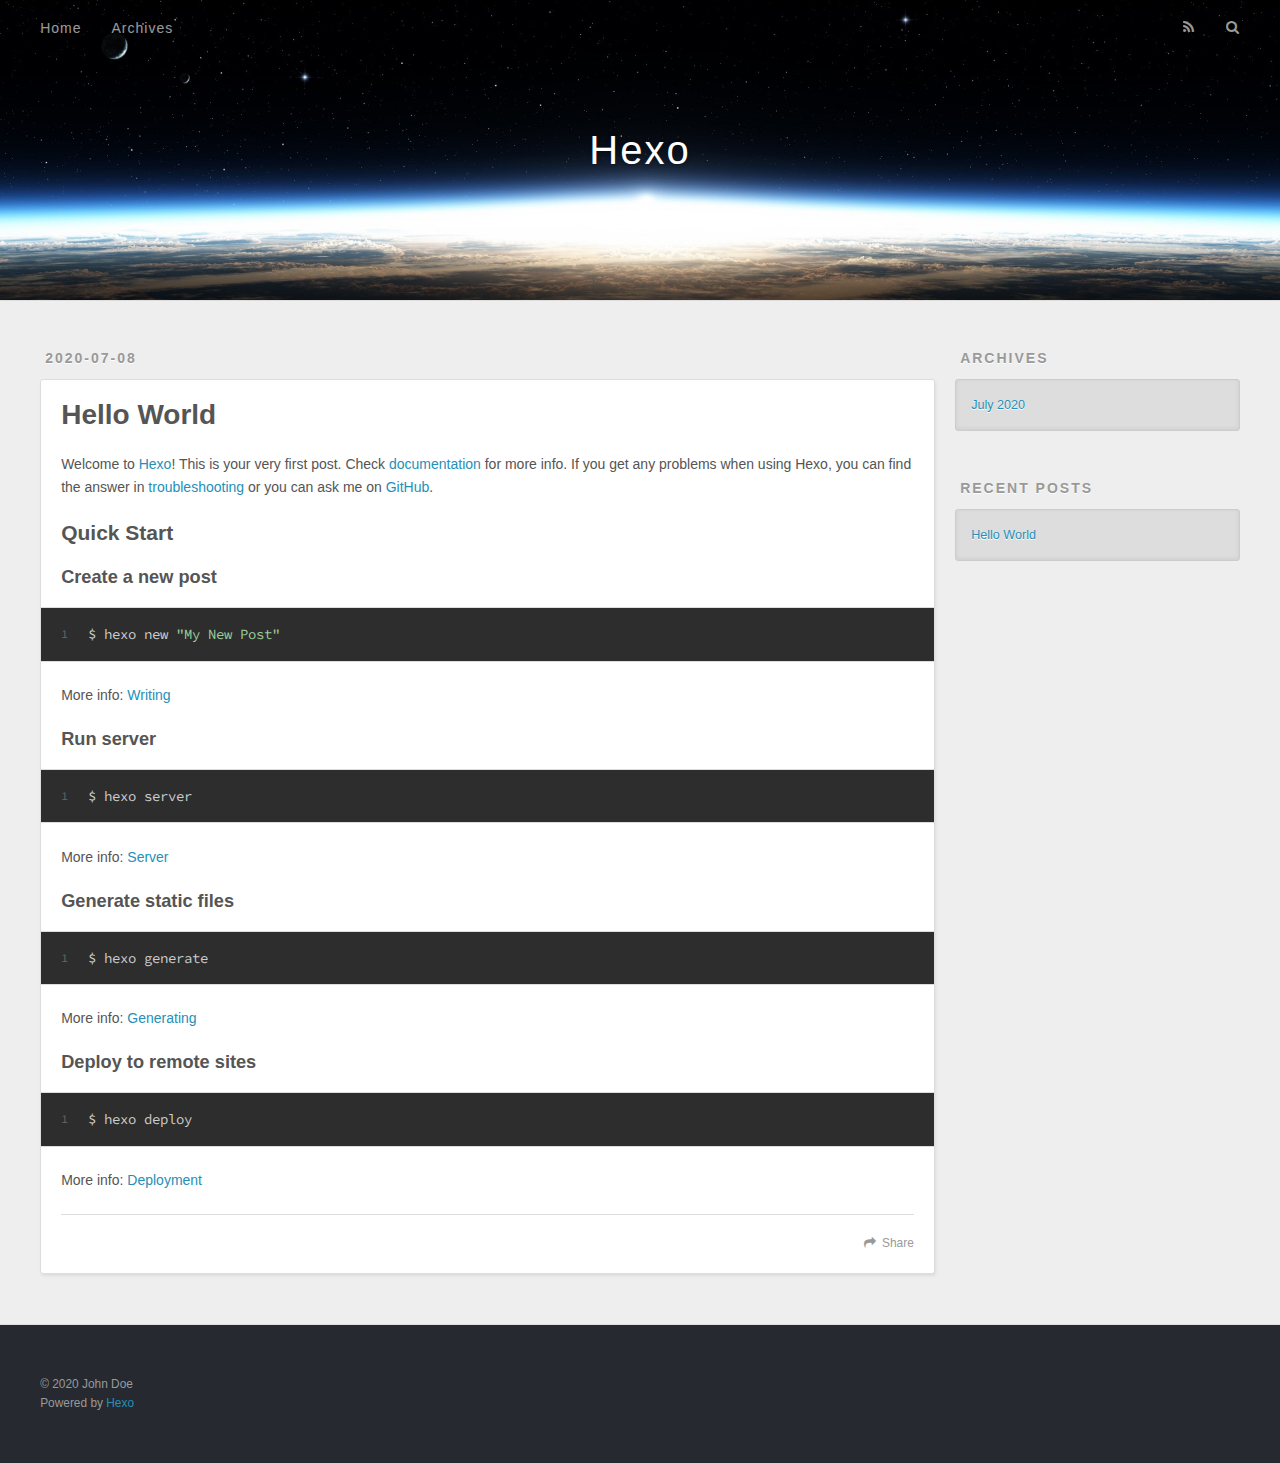
==== index.html @ 6511f4c9 "Site updated: 2020-07-09 09:01:16" ====
<!DOCTYPE html>
<html>
<head>
  <meta charset="utf-8">
  

  
  <title>Hexo</title>
  <meta name="viewport" content="width=device-width, initial-scale=1, maximum-scale=1">
  <meta property="og:type" content="website">
<meta property="og:title" content="Hexo">
<meta property="og:url" content="http://yoursite.com/index.html">
<meta property="og:site_name" content="Hexo">
<meta property="og:locale" content="en_US">
<meta property="article:author" content="John Doe">
<meta name="twitter:card" content="summary">
  
    <link rel="alternate" href="/atom.xml" title="Hexo" type="application/atom+xml">
  
  
    <link rel="icon" href="/favicon.png">
  
  
    <link href="//fonts.googleapis.com/css?family=Source+Code+Pro" rel="stylesheet" type="text/css">
  
  
<link rel="stylesheet" href="/css/style.css">

<meta name="generator" content="Hexo 4.2.1"></head>

<body>
  <div id="container">
    <div id="wrap">
      <header id="header">
  <div id="banner"></div>
  <div id="header-outer" class="outer">
    <div id="header-title" class="inner">
      <h1 id="logo-wrap">
        <a href="/" id="logo">Hexo</a>
      </h1>
      
    </div>
    <div id="header-inner" class="inner">
      <nav id="main-nav">
        <a id="main-nav-toggle" class="nav-icon"></a>
        
          <a class="main-nav-link" href="/">Home</a>
        
          <a class="main-nav-link" href="/archives">Archives</a>
        
      </nav>
      <nav id="sub-nav">
        
          <a id="nav-rss-link" class="nav-icon" href="/atom.xml" title="RSS Feed"></a>
        
        <a id="nav-search-btn" class="nav-icon" title="Search"></a>
      </nav>
      <div id="search-form-wrap">
        <form action="//google.com/search" method="get" accept-charset="UTF-8" class="search-form"><input type="search" name="q" class="search-form-input" placeholder="Search"><button type="submit" class="search-form-submit">&#xF002;</button><input type="hidden" name="sitesearch" value="http://yoursite.com"></form>
      </div>
    </div>
  </div>
</header>
      <div class="outer">
        <section id="main">
  
    <article id="post-hello-world" class="article article-type-post" itemscope itemprop="blogPost">
  <div class="article-meta">
    <a href="/2020/07/08/hello-world/" class="article-date">
  <time datetime="2020-07-08T15:00:59.165Z" itemprop="datePublished">2020-07-08</time>
</a>
    
  </div>
  <div class="article-inner">
    
    
      <header class="article-header">
        
  
    <h1 itemprop="name">
      <a class="article-title" href="/2020/07/08/hello-world/">Hello World</a>
    </h1>
  

      </header>
    
    <div class="article-entry" itemprop="articleBody">
      
        <p>Welcome to <a href="https://hexo.io/" target="_blank" rel="noopener">Hexo</a>! This is your very first post. Check <a href="https://hexo.io/docs/" target="_blank" rel="noopener">documentation</a> for more info. If you get any problems when using Hexo, you can find the answer in <a href="https://hexo.io/docs/troubleshooting.html" target="_blank" rel="noopener">troubleshooting</a> or you can ask me on <a href="https://github.com/hexojs/hexo/issues" target="_blank" rel="noopener">GitHub</a>.</p>
<h2 id="Quick-Start"><a href="#Quick-Start" class="headerlink" title="Quick Start"></a>Quick Start</h2><h3 id="Create-a-new-post"><a href="#Create-a-new-post" class="headerlink" title="Create a new post"></a>Create a new post</h3><figure class="highlight bash"><table><tr><td class="gutter"><pre><span class="line">1</span><br></pre></td><td class="code"><pre><span class="line">$ hexo new <span class="string">"My New Post"</span></span><br></pre></td></tr></table></figure>

<p>More info: <a href="https://hexo.io/docs/writing.html" target="_blank" rel="noopener">Writing</a></p>
<h3 id="Run-server"><a href="#Run-server" class="headerlink" title="Run server"></a>Run server</h3><figure class="highlight bash"><table><tr><td class="gutter"><pre><span class="line">1</span><br></pre></td><td class="code"><pre><span class="line">$ hexo server</span><br></pre></td></tr></table></figure>

<p>More info: <a href="https://hexo.io/docs/server.html" target="_blank" rel="noopener">Server</a></p>
<h3 id="Generate-static-files"><a href="#Generate-static-files" class="headerlink" title="Generate static files"></a>Generate static files</h3><figure class="highlight bash"><table><tr><td class="gutter"><pre><span class="line">1</span><br></pre></td><td class="code"><pre><span class="line">$ hexo generate</span><br></pre></td></tr></table></figure>

<p>More info: <a href="https://hexo.io/docs/generating.html" target="_blank" rel="noopener">Generating</a></p>
<h3 id="Deploy-to-remote-sites"><a href="#Deploy-to-remote-sites" class="headerlink" title="Deploy to remote sites"></a>Deploy to remote sites</h3><figure class="highlight bash"><table><tr><td class="gutter"><pre><span class="line">1</span><br></pre></td><td class="code"><pre><span class="line">$ hexo deploy</span><br></pre></td></tr></table></figure>

<p>More info: <a href="https://hexo.io/docs/one-command-deployment.html" target="_blank" rel="noopener">Deployment</a></p>

      
    </div>
    <footer class="article-footer">
      <a data-url="http://yoursite.com/2020/07/08/hello-world/" data-id="ckcdit9ck0000bkak9si78l7u" class="article-share-link">Share</a>
      
      
    </footer>
  </div>
  
</article>


  


</section>
        
          <aside id="sidebar">
  
    

  
    

  
    
  
    
  <div class="widget-wrap">
    <h3 class="widget-title">Archives</h3>
    <div class="widget">
      <ul class="archive-list"><li class="archive-list-item"><a class="archive-list-link" href="/archives/2020/07/">July 2020</a></li></ul>
    </div>
  </div>


  
    
  <div class="widget-wrap">
    <h3 class="widget-title">Recent Posts</h3>
    <div class="widget">
      <ul>
        
          <li>
            <a href="/2020/07/08/hello-world/">Hello World</a>
          </li>
        
      </ul>
    </div>
  </div>

  
</aside>
        
      </div>
      <footer id="footer">
  
  <div class="outer">
    <div id="footer-info" class="inner">
      &copy; 2020 John Doe<br>
      Powered by <a href="http://hexo.io/" target="_blank">Hexo</a>
    </div>
  </div>
</footer>
    </div>
    <nav id="mobile-nav">
  
    <a href="/" class="mobile-nav-link">Home</a>
  
    <a href="/archives" class="mobile-nav-link">Archives</a>
  
</nav>
    

<script src="//ajax.googleapis.com/ajax/libs/jquery/2.0.3/jquery.min.js"></script>


  
<link rel="stylesheet" href="/fancybox/jquery.fancybox.css">

  
<script src="/fancybox/jquery.fancybox.pack.js"></script>




<script src="/js/script.js"></script>




  </div>
</body>
</html>
---- css/style.css ----
body {
  width: 100%;
}
body:before,
body:after {
  content: "";
  display: table;
}
body:after {
  clear: both;
}
html,
body,
div,
span,
applet,
object,
iframe,
h1,
h2,
h3,
h4,
h5,
h6,
p,
blockquote,
pre,
a,
abbr,
acronym,
address,
big,
cite,
code,
del,
dfn,
em,
img,
ins,
kbd,
q,
s,
samp,
small,
strike,
strong,
sub,
sup,
tt,
var,
dl,
dt,
dd,
ol,
ul,
li,
fieldset,
form,
label,
legend,
table,
caption,
tbody,
tfoot,
thead,
tr,
th,
td {
  margin: 0;
  padding: 0;
  border: 0;
  outline: 0;
  font-weight: inherit;
  font-style: inherit;
  font-family: inherit;
  font-size: 100%;
  vertical-align: baseline;
}
body {
  line-height: 1;
  color: #000;
  background: #fff;
}
ol,
ul {
  list-style: none;
}
table {
  border-collapse: separate;
  border-spacing: 0;
  vertical-align: middle;
}
caption,
th,
td {
  text-align: left;
  font-weight: normal;
  vertical-align: middle;
}
a img {
  border: none;
}
input,
button {
  margin: 0;
  padding: 0;
}
input::-moz-focus-inner,
button::-moz-focus-inner {
  border: 0;
  padding: 0;
}
@font-face {
  font-family: FontAwesome;
  font-style: normal;
  font-weight: normal;
  src: url("fonts/fontawesome-webfont.eot?v=#4.0.3");
  src: url("fonts/fontawesome-webfont.eot?#iefix&v=#4.0.3") format("embedded-opentype"), url("fonts/fontawesome-webfont.woff?v=#4.0.3") format("woff"), url("fonts/fontawesome-webfont.ttf?v=#4.0.3") format("truetype"), url("fonts/fontawesome-webfont.svg#fontawesomeregular?v=#4.0.3") format("svg");
}
html,
body,
#container {
  height: 100%;
}
body {
  background: #eee;
  font: 14px -apple-system, BlinkMacSystemFont, "Segoe UI", "Roboto", "Oxygen", "Ubuntu", "Cantarell", "Fira Sans", "Droid Sans", "Helvetica Neue", sans-serif;
  -webkit-text-size-adjust: 100%;
}
.outer {
  max-width: 1220px;
  margin: 0 auto;
  padding: 0 20px;
}
.outer:before,
.outer:after {
  content: "";
  display: table;
}
.outer:after {
  clear: both;
}
.inner {
  display: inline;
  float: left;
  width: 98.33333333333333%;
  margin: 0 0.833333333333333%;
}
.left,
.alignleft {
  float: left;
}
.right,
.alignright {
  float: right;
}
.clear {
  clear: both;
}
#container {
  position: relative;
}
.mobile-nav-on {
  overflow: hidden;
}
#wrap {
  height: 100%;
  width: 100%;
  position: absolute;
  top: 0;
  left: 0;
  -webkit-transition: 0.2s ease-out;
  -moz-transition: 0.2s ease-out;
  -ms-transition: 0.2s ease-out;
  transition: 0.2s ease-out;
  z-index: 1;
  background: #eee;
}
.mobile-nav-on #wrap {
  left: 280px;
}
@media screen and (min-width: 768px) {
  #main {
    display: inline;
    float: left;
    width: 73.33333333333333%;
    margin: 0 0.833333333333333%;
  }
}
.article-date,
.article-category-link,
.archive-year,
.widget-title {
  text-decoration: none;
  text-transform: uppercase;
  letter-spacing: 2px;
  color: #999;
  margin-bottom: 1em;
  margin-left: 5px;
  line-height: 1em;
  text-shadow: 0 1px #fff;
  font-weight: bold;
}
.article-inner,
.archive-article-inner {
  background: #fff;
  -webkit-box-shadow: 1px 2px 3px #ddd;
  box-shadow: 1px 2px 3px #ddd;
  border: 1px solid #ddd;
  border-radius: 3px;
}
.article-entry h1,
.widget h1 {
  font-size: 2em;
}
.article-entry h2,
.widget h2 {
  font-size: 1.5em;
}
.article-entry h3,
.widget h3 {
  font-size: 1.3em;
}
.article-entry h4,
.widget h4 {
  font-size: 1.2em;
}
.article-entry h5,
.widget h5 {
  font-size: 1em;
}
.article-entry h6,
.widget h6 {
  font-size: 1em;
  color: #999;
}
.article-entry hr,
.widget hr {
  border: 1px dashed #ddd;
}
.article-entry strong,
.widget strong {
  font-weight: bold;
}
.article-entry em,
.widget em,
.article-entry cite,
.widget cite {
  font-style: italic;
}
.article-entry sup,
.widget sup,
.article-entry sub,
.widget sub {
  font-size: 0.75em;
  line-height: 0;
  position: relative;
  vertical-align: baseline;
}
.article-entry sup,
.widget sup {
  top: -0.5em;
}
.article-entry sub,
.widget sub {
  bottom: -0.2em;
}
.article-entry small,
.widget small {
  font-size: 0.85em;
}
.article-entry acronym,
.widget acronym,
.article-entry abbr,
.widget abbr {
  border-bottom: 1px dotted;
}
.article-entry ul,
.widget ul,
.article-entry ol,
.widget ol,
.article-entry dl,
.widget dl {
  margin: 0 20px;
  line-height: 1.6em;
}
.article-entry ul ul,
.widget ul ul,
.article-entry ol ul,
.widget ol ul,
.article-entry ul ol,
.widget ul ol,
.article-entry ol ol,
.widget ol ol {
  margin-top: 0;
  margin-bottom: 0;
}
.article-entry ul,
.widget ul {
  list-style: disc;
}
.article-entry ol,
.widget ol {
  list-style: decimal;
}
.article-entry dt,
.widget dt {
  font-weight: bold;
}
#header {
  height: 300px;
  position: relative;
  border-bottom: 1px solid #ddd;
}
#header:before,
#header:after {
  content: "";
  position: absolute;
  left: 0;
  right: 0;
  height: 40px;
}
#header:before {
  top: 0;
  background: -webkit-linear-gradient(rgba(0,0,0,0.2), transparent);
  background: -moz-linear-gradient(rgba(0,0,0,0.2), transparent);
  background: -ms-linear-gradient(rgba(0,0,0,0.2), transparent);
  background: linear-gradient(rgba(0,0,0,0.2), transparent);
}
#header:after {
  bottom: 0;
  background: -webkit-linear-gradient(transparent, rgba(0,0,0,0.2));
  background: -moz-linear-gradient(transparent, rgba(0,0,0,0.2));
  background: -ms-linear-gradient(transparent, rgba(0,0,0,0.2));
  background: linear-gradient(transparent, rgba(0,0,0,0.2));
}
#header-outer {
  height: 100%;
  position: relative;
}
#header-inner {
  position: relative;
  overflow: hidden;
}
#banner {
  position: absolute;
  top: 0;
  left: 0;
  width: 100%;
  height: 100%;
  background: url("images/banner.jpg") center #000;
  -webkit-background-size: cover;
  -moz-background-size: cover;
  background-size: cover;
  z-index: -1;
}
#header-title {
  text-align: center;
  height: 40px;
  position: absolute;
  top: 50%;
  left: 0;
  margin-top: -20px;
}
#logo,
#subtitle {
  text-decoration: none;
  color: #fff;
  font-weight: 300;
  text-shadow: 0 1px 4px rgba(0,0,0,0.3);
}
#logo {
  font-size: 40px;
  line-height: 40px;
  letter-spacing: 2px;
}
#subtitle {
  font-size: 16px;
  line-height: 16px;
  letter-spacing: 1px;
}
#subtitle-wrap {
  margin-top: 16px;
}
#main-nav {
  float: left;
  margin-left: -15px;
}
.nav-icon,
.main-nav-link {
  float: left;
  color: #fff;
  opacity: 0.6;
  text-decoration: none;
  text-shadow: 0 1px rgba(0,0,0,0.2);
  -webkit-transition: opacity 0.2s;
  -moz-transition: opacity 0.2s;
  -ms-transition: opacity 0.2s;
  transition: opacity 0.2s;
  display: block;
  padding: 20px 15px;
}
.nav-icon:hover,
.main-nav-link:hover {
  opacity: 1;
}
.nav-icon {
  font-family: FontAwesome;
  text-align: center;
  font-size: 14px;
  width: 14px;
  height: 14px;
  padding: 20px 15px;
  position: relative;
  cursor: pointer;
}
.main-nav-link {
  font-weight: 300;
  letter-spacing: 1px;
}
@media screen and (max-width: 479px) {
  .main-nav-link {
    display: none;
  }
}
#main-nav-toggle {
  display: none;
}
#main-nav-toggle:before {
  content: "\f0c9";
}
@media screen and (max-width: 479px) {
  #main-nav-toggle {
    display: block;
  }
}
#sub-nav {
  float: right;
  margin-right: -15px;
}
#nav-rss-link:before {
  content: "\f09e";
}
#nav-search-btn:before {
  content: "\f002";
}
#search-form-wrap {
  position: absolute;
  top: 15px;
  width: 150px;
  height: 30px;
  right: -150px;
  opacity: 0;
  -webkit-transition: 0.2s ease-out;
  -moz-transition: 0.2s ease-out;
  -ms-transition: 0.2s ease-out;
  transition: 0.2s ease-out;
}
#search-form-wrap.on {
  opacity: 1;
  right: 0;
}
@media screen and (max-width: 479px) {
  #search-form-wrap {
    width: 100%;
    right: -100%;
  }
}
.search-form {
  position: absolute;
  top: 0;
  left: 0;
  right: 0;
  background: #fff;
  padding: 5px 15px;
  border-radius: 15px;
  -webkit-box-shadow: 0 0 10px rgba(0,0,0,0.3);
  box-shadow: 0 0 10px rgba(0,0,0,0.3);
}
.search-form-input {
  border: none;
  background: none;
  color: #555;
  width: 100%;
  font: 13px -apple-system, BlinkMacSystemFont, "Segoe UI", "Roboto", "Oxygen", "Ubuntu", "Cantarell", "Fira Sans", "Droid Sans", "Helvetica Neue", sans-serif;
  outline: none;
}
.search-form-input::-webkit-search-results-decoration,
.search-form-input::-webkit-search-cancel-button {
  -webkit-appearance: none;
}
.search-form-submit {
  position: absolute;
  top: 50%;
  right: 10px;
  margin-top: -7px;
  font: 13px FontAwesome;
  border: none;
  background: none;
  color: #bbb;
  cursor: pointer;
}
.search-form-submit:hover,
.search-form-submit:focus {
  color: #777;
}
.article {
  margin: 50px 0;
}
.article-inner {
  overflow: hidden;
}
.article-meta:before,
.article-meta:after {
  content: "";
  display: table;
}
.article-meta:after {
  clear: both;
}
.article-date {
  float: left;
}
.article-category {
  float: left;
  line-height: 1em;
  color: #ccc;
  text-shadow: 0 1px #fff;
  margin-left: 8px;
}
.article-category:before {
  content: "\2022";
}
.article-category-link {
  margin: 0 12px 1em;
}
.article-header {
  padding: 20px 20px 0;
}
.article-title {
  text-decoration: none;
  font-size: 2em;
  font-weight: bold;
  color: #555;
  line-height: 1.1em;
  -webkit-transition: color 0.2s;
  -moz-transition: color 0.2s;
  -ms-transition: color 0.2s;
  transition: color 0.2s;
}
a.article-title:hover {
  color: #258fb8;
}
.article-entry {
  color: #555;
  padding: 0 20px;
}
.article-entry:before,
.article-entry:after {
  content: "";
  display: table;
}
.article-entry:after {
  clear: both;
}
.article-entry p,
.article-entry table {
  line-height: 1.6em;
  margin: 1.6em 0;
}
.article-entry h1,
.article-entry h2,
.article-entry h3,
.article-entry h4,
.article-entry h5,
.article-entry h6 {
  font-weight: bold;
}
.article-entry h1,
.article-entry h2,
.article-entry h3,
.article-entry h4,
.article-entry h5,
.article-entry h6 {
  line-height: 1.1em;
  margin: 1.1em 0;
}
.article-entry a {
  color: #258fb8;
  text-decoration: none;
}
.article-entry a:hover {
  text-decoration: underline;
}
.article-entry ul,
.article-entry ol,
.article-entry dl {
  margin-top: 1.6em;
  margin-bottom: 1.6em;
}
.article-entry img,
.article-entry video {
  max-width: 100%;
  height: auto;
  display: block;
  margin: auto;
}
.article-entry iframe {
  border: none;
}
.article-entry table {
  width: 100%;
  border-collapse: collapse;
  border-spacing: 0;
}
.article-entry th {
  font-weight: bold;
  border-bottom: 3px solid #ddd;
  padding-bottom: 0.5em;
}
.article-entry td {
  border-bottom: 1px solid #ddd;
  padding: 10px 0;
}
.article-entry blockquote {
  font-family: Georgia, "Times New Roman", serif;
  font-size: 1.4em;
  margin: 1.6em 20px;
  text-align: center;
}
.article-entry blockquote footer {
  font-size: 14px;
  margin: 1.6em 0;
  font-family: -apple-system, BlinkMacSystemFont, "Segoe UI", "Roboto", "Oxygen", "Ubuntu", "Cantarell", "Fira Sans", "Droid Sans", "Helvetica Neue", sans-serif;
}
.article-entry blockquote footer cite:before {
  content: "—";
  padding: 0 0.5em;
}
.article-entry .pullquote {
  text-align: left;
  width: 45%;
  margin: 0;
}
.article-entry .pullquote.left {
  margin-left: 0.5em;
  margin-right: 1em;
}
.article-entry .pullquote.right {
  margin-right: 0.5em;
  margin-left: 1em;
}
.article-entry .caption {
  color: #999;
  display: block;
  font-size: 0.9em;
  margin-top: 0.5em;
  position: relative;
  text-align: center;
}
.article-entry .video-container {
  position: relative;
  padding-top: 56.25%;
  height: 0;
  overflow: hidden;
}
.article-entry .video-container iframe,
.article-entry .video-container object,
.article-entry .video-container embed {
  position: absolute;
  top: 0;
  left: 0;
  width: 100%;
  height: 100%;
  margin-top: 0;
}
.article-more-link a {
  display: inline-block;
  line-height: 1em;
  padding: 6px 15px;
  border-radius: 15px;
  background: #eee;
  color: #999;
  text-shadow: 0 1px #fff;
  text-decoration: none;
}
.article-more-link a:hover {
  background: #258fb8;
  color: #fff;
  text-decoration: none;
  text-shadow: 0 1px #1e7293;
}
.article-footer {
  font-size: 0.85em;
  line-height: 1.6em;
  border-top: 1px solid #ddd;
  padding-top: 1.6em;
  margin: 0 20px 20px;
}
.article-footer:before,
.article-footer:after {
  content: "";
  display: table;
}
.article-footer:after {
  clear: both;
}
.article-footer a {
  color: #999;
  text-decoration: none;
}
.article-footer a:hover {
  color: #555;
}
.article-tag-list-item {
  float: left;
  margin-right: 10px;
}
.article-tag-list-link:before {
  content: "#";
}
.article-comment-link {
  float: right;
}
.article-comment-link:before {
  content: "\f075";
  font-family: FontAwesome;
  padding-right: 8px;
}
.article-share-link {
  cursor: pointer;
  float: right;
  margin-left: 20px;
}
.article-share-link:before {
  content: "\f064";
  font-family: FontAwesome;
  padding-right: 6px;
}
#article-nav {
  position: relative;
}
#article-nav:before,
#article-nav:after {
  content: "";
  display: table;
}
#article-nav:after {
  clear: both;
}
@media screen and (min-width: 768px) {
  #article-nav {
    margin: 50px 0;
  }
  #article-nav:before {
    width: 8px;
    height: 8px;
    position: absolute;
    top: 50%;
    left: 50%;
    margin-top: -4px;
    margin-left: -4px;
    content: "";
    border-radius: 50%;
    background: #ddd;
    -webkit-box-shadow: 0 1px 2px #fff;
    box-shadow: 0 1px 2px #fff;
  }
}
.article-nav-link-wrap {
  text-decoration: none;
  text-shadow: 0 1px #fff;
  color: #999;
  -webkit-box-sizing: border-box;
  -moz-box-sizing: border-box;
  box-sizing: border-box;
  margin-top: 50px;
  text-align: center;
  display: block;
}
.article-nav-link-wrap:hover {
  color: #555;
}
@media screen and (min-width: 768px) {
  .article-nav-link-wrap {
    width: 50%;
    margin-top: 0;
  }
}
@media screen and (min-width: 768px) {
  #article-nav-newer {
    float: left;
    text-align: right;
    padding-right: 20px;
  }
}
@media screen and (min-width: 768px) {
  #article-nav-older {
    float: right;
    text-align: left;
    padding-left: 20px;
  }
}
.article-nav-caption {
  text-transform: uppercase;
  letter-spacing: 2px;
  color: #ddd;
  line-height: 1em;
  font-weight: bold;
}
#article-nav-newer .article-nav-caption {
  margin-right: -2px;
}
.article-nav-title {
  font-size: 0.85em;
  line-height: 1.6em;
  margin-top: 0.5em;
}
.article-share-box {
  position: absolute;
  display: none;
  background: #fff;
  -webkit-box-shadow: 1px 2px 10px rgba(0,0,0,0.2);
  box-shadow: 1px 2px 10px rgba(0,0,0,0.2);
  border-radius: 3px;
  margin-left: -145px;
  overflow: hidden;
  z-index: 1;
}
.article-share-box.on {
  display: block;
}
.article-share-input {
  width: 100%;
  background: none;
  -webkit-box-sizing: border-box;
  -moz-box-sizing: border-box;
  box-sizing: border-box;
  font: 14px -apple-system, BlinkMacSystemFont, "Segoe UI", "Roboto", "Oxygen", "Ubuntu", "Cantarell", "Fira Sans", "Droid Sans", "Helvetica Neue", sans-serif;
  padding: 0 15px;
  color: #555;
  outline: none;
  border: 1px solid #ddd;
  border-radius: 3px 3px 0 0;
  height: 36px;
  line-height: 36px;
}
.article-share-links {
  background: #eee;
}
.article-share-links:before,
.article-share-links:after {
  content: "";
  display: table;
}
.article-share-links:after {
  clear: both;
}
.article-share-twitter,
.article-share-facebook,
.article-share-pinterest,
.article-share-google {
  width: 50px;
  height: 36px;
  display: block;
  float: left;
  position: relative;
  color: #999;
  text-shadow: 0 1px #fff;
}
.article-share-twitter:before,
.article-share-facebook:before,
.article-share-pinterest:before,
.article-share-google:before {
  font-size: 20px;
  font-family: FontAwesome;
  width: 20px;
  height: 20px;
  position: absolute;
  top: 50%;
  left: 50%;
  margin-top: -10px;
  margin-left: -10px;
  text-align: center;
}
.article-share-twitter:hover,
.article-share-facebook:hover,
.article-share-pinterest:hover,
.article-share-google:hover {
  color: #fff;
}
.article-share-twitter:before {
  content: "\f099";
}
.article-share-twitter:hover {
  background: #00aced;
  text-shadow: 0 1px #008abe;
}
.article-share-facebook:before {
  content: "\f09a";
}
.article-share-facebook:hover {
  background: #3b5998;
  text-shadow: 0 1px #2f477a;
}
.article-share-pinterest:before {
  content: "\f0d2";
}
.article-share-pinterest:hover {
  background: #cb2027;
  text-shadow: 0 1px #a21a1f;
}
.article-share-google:before {
  content: "\f0d5";
}
.article-share-google:hover {
  background: #dd4b39;
  text-shadow: 0 1px #be3221;
}
.article-gallery {
  background: #000;
  position: relative;
}
.article-gallery-photos {
  position: relative;
  overflow: hidden;
}
.article-gallery-img {
  display: none;
  max-width: 100%;
}
.article-gallery-img:first-child {
  display: block;
}
.article-gallery-img.loaded {
  position: absolute;
  display: block;
}
.article-gallery-img img {
  display: block;
  max-width: 100%;
  margin: 0 auto;
}
#comments {
  background: #fff;
  -webkit-box-shadow: 1px 2px 3px #ddd;
  box-shadow: 1px 2px 3px #ddd;
  padding: 20px;
  border: 1px solid #ddd;
  border-radius: 3px;
  margin: 50px 0;
}
#comments a {
  color: #258fb8;
}
.archives-wrap {
  margin: 50px 0;
}
.archives:before,
.archives:after {
  content: "";
  display: table;
}
.archives:after {
  clear: both;
}
.archive-year-wrap {
  margin-bottom: 1em;
}
.archives {
  -webkit-column-gap: 10px;
  -moz-column-gap: 10px;
  column-gap: 10px;
}
@media screen and (min-width: 480px) and (max-width: 767px) {
  .archives {
    -webkit-column-count: 2;
    -moz-column-count: 2;
    column-count: 2;
  }
}
@media screen and (min-width: 768px) {
  .archives {
    -webkit-column-count: 3;
    -moz-column-count: 3;
    column-count: 3;
  }
}
.archive-article {
  -webkit-column-break-inside: avoid;
  page-break-inside: avoid;
  overflow: hidden;
  break-inside: avoid-column;
}
.archive-article-inner {
  padding: 10px;
  margin-bottom: 15px;
}
.archive-article-title {
  text-decoration: none;
  font-weight: bold;
  color: #555;
  -webkit-transition: color 0.2s;
  -moz-transition: color 0.2s;
  -ms-transition: color 0.2s;
  transition: color 0.2s;
  line-height: 1.6em;
}
.archive-article-title:hover {
  color: #258fb8;
}
.archive-article-footer {
  margin-top: 1em;
}
.archive-article-date {
  color: #999;
  text-decoration: none;
  font-size: 0.85em;
  line-height: 1em;
  margin-bottom: 0.5em;
  display: block;
}
#page-nav {
  margin: 50px auto;
  background: #fff;
  -webkit-box-shadow: 1px 2px 3px #ddd;
  box-shadow: 1px 2px 3px #ddd;
  border: 1px solid #ddd;
  border-radius: 3px;
  text-align: center;
  color: #999;
  overflow: hidden;
}
#page-nav:before,
#page-nav:after {
  content: "";
  display: table;
}
#page-nav:after {
  clear: both;
}
#page-nav a,
#page-nav span {
  padding: 10px 20px;
  line-height: 1;
  height: 2ex;
}
#page-nav a {
  color: #999;
  text-decoration: none;
}
#page-nav a:hover {
  background: #999;
  color: #fff;
}
#page-nav .prev {
  float: left;
}
#page-nav .next {
  float: right;
}
#page-nav .page-number {
  display: inline-block;
}
@media screen and (max-width: 479px) {
  #page-nav .page-number {
    display: none;
  }
}
#page-nav .current {
  color: #555;
  font-weight: bold;
}
#page-nav .space {
  color: #ddd;
}
#footer {
  background: #262a30;
  padding: 50px 0;
  border-top: 1px solid #ddd;
  color: #999;
}
#footer a {
  color: #258fb8;
  text-decoration: none;
}
#footer a:hover {
  text-decoration: underline;
}
#footer-info {
  line-height: 1.6em;
  font-size: 0.85em;
}
.article-entry pre,
.article-entry .highlight {
  background: #2d2d2d;
  margin: 0 -20px;
  padding: 15px 20px;
  border-style: solid;
  border-color: #ddd;
  border-width: 1px 0;
  overflow: auto;
  color: #ccc;
  line-height: 22.400000000000002px;
}
.article-entry .highlight .gutter pre,
.article-entry .gist .gist-file .gist-data .line-numbers {
  color: #666;
  font-size: 0.85em;
}
.article-entry pre,
.article-entry code {
  font-family: "Source Code Pro", Consolas, Monaco, Menlo, Consolas, monospace;
}
.article-entry code {
  background: #eee;
  text-shadow: 0 1px #fff;
  padding: 0 0.3em;
}
.article-entry pre code {
  background: none;
  text-shadow: none;
  padding: 0;
}
.article-entry .highlight pre {
  border: none;
  margin: 0;
  padding: 0;
}
.article-entry .highlight table {
  margin: 0;
  width: auto;
}
.article-entry .highlight td {
  border: none;
  padding: 0;
}
.article-entry .highlight figcaption {
  font-size: 0.85em;
  color: #999;
  line-height: 1em;
  margin-bottom: 1em;
}
.article-entry .highlight figcaption:before,
.article-entry .highlight figcaption:after {
  content: "";
  display: table;
}
.article-entry .highlight figcaption:after {
  clear: both;
}
.article-entry .highlight figcaption a {
  float: right;
}
.article-entry .highlight .gutter pre {
  text-align: right;
  padding-right: 20px;
}
.article-entry .highlight .line {
  height: 22.400000000000002px;
}
.article-entry .highlight .line.marked {
  background: #515151;
}
.article-entry .gist {
  margin: 0 -20px;
  border-style: solid;
  border-color: #ddd;
  border-width: 1px 0;
  background: #2d2d2d;
  padding: 15px 20px 15px 0;
}
.article-entry .gist .gist-file {
  border: none;
  font-family: "Source Code Pro", Consolas, Monaco, Menlo, Consolas, monospace;
  margin: 0;
}
.article-entry .gist .gist-file .gist-data {
  background: none;
  border: none;
}
.article-entry .gist .gist-file .gist-data .line-numbers {
  background: none;
  border: none;
  padding: 0 20px 0 0;
}
.article-entry .gist .gist-file .gist-data .line-data {
  padding: 0 !important;
}
.article-entry .gist .gist-file .highlight {
  margin: 0;
  padding: 0;
  border: none;
}
.article-entry .gist .gist-file .gist-meta {
  background: #2d2d2d;
  color: #999;
  font: 0.85em -apple-system, BlinkMacSystemFont, "Segoe UI", "Roboto", "Oxygen", "Ubuntu", "Cantarell", "Fira Sans", "Droid Sans", "Helvetica Neue", sans-serif;
  text-shadow: 0 0;
  padding: 0;
  margin-top: 1em;
  margin-left: 20px;
}
.article-entry .gist .gist-file .gist-meta a {
  color: #258fb8;
  font-weight: normal;
}
.article-entry .gist .gist-file .gist-meta a:hover {
  text-decoration: underline;
}
pre .comment,
pre .title {
  color: #999;
}
pre .variable,
pre .attribute,
pre .tag,
pre .regexp,
pre .ruby .constant,
pre .xml .tag .title,
pre .xml .pi,
pre .xml .doctype,
pre .html .doctype,
pre .css .id,
pre .css .class,
pre .css .pseudo {
  color: #f2777a;
}
pre .number,
pre .preprocessor,
pre .built_in,
pre .literal,
pre .params,
pre .constant {
  color: #f99157;
}
pre .class,
pre .ruby .class .title,
pre .css .rules .attribute {
  color: #9c9;
}
pre .string,
pre .value,
pre .inheritance,
pre .header,
pre .ruby .symbol,
pre .xml .cdata {
  color: #9c9;
}
pre .css .hexcolor {
  color: #6cc;
}
pre .function,
pre .python .decorator,
pre .python .title,
pre .ruby .function .title,
pre .ruby .title .keyword,
pre .perl .sub,
pre .javascript .title,
pre .coffeescript .title {
  color: #69c;
}
pre .keyword,
pre .javascript .function {
  color: #c9c;
}
@media screen and (max-width: 479px) {
  #mobile-nav {
    position: absolute;
    top: 0;
    left: 0;
    width: 280px;
    height: 100%;
    background: #191919;
    border-right: 1px solid #fff;
  }
}
@media screen and (max-width: 479px) {
  .mobile-nav-link {
    display: block;
    color: #999;
    text-decoration: none;
    padding: 15px 20px;
    font-weight: bold;
  }
  .mobile-nav-link:hover {
    color: #fff;
  }
}
@media screen and (min-width: 768px) {
  #sidebar {
    display: inline;
    float: left;
    width: 23.333333333333332%;
    margin: 0 0.833333333333333%;
  }
}
.widget-wrap {
  margin: 50px 0;
}
.widget {
  color: #777;
  text-shadow: 0 1px #fff;
  background: #ddd;
  -webkit-box-shadow: 0 -1px 4px #ccc inset;
  box-shadow: 0 -1px 4px #ccc inset;
  border: 1px solid #ccc;
  padding: 15px;
  border-radius: 3px;
}
.widget a {
  color: #258fb8;
  text-decoration: none;
}
.widget a:hover {
  text-decoration: underline;
}
.widget ul ul,
.widget ol ul,
.widget dl ul,
.widget ul ol,
.widget ol ol,
.widget dl ol,
.widget ul dl,
.widget ol dl,
.widget dl dl {
  margin-left: 15px;
  list-style: disc;
}
.widget {
  line-height: 1.6em;
  word-wrap: break-word;
  font-size: 0.9em;
}
.widget ul,
.widget ol {
  list-style: none;
  margin: 0;
}
.widget ul ul,
.widget ol ul,
.widget ul ol,
.widget ol ol {
  margin: 0 20px;
}
.widget ul ul,
.widget ol ul {
  list-style: disc;
}
.widget ul ol,
.widget ol ol {
  list-style: decimal;
}
.category-list-count,
.tag-list-count,
.archive-list-count {
  padding-left: 5px;
  color: #999;
  font-size: 0.85em;
}
.category-list-count:before,
.tag-list-count:before,
.archive-list-count:before {
  content: "(";
}
.category-list-count:after,
.tag-list-count:after,
.archive-list-count:after {
  content: ")";
}
.tagcloud a {
  margin-right: 5px;
  display: inline-block;
}
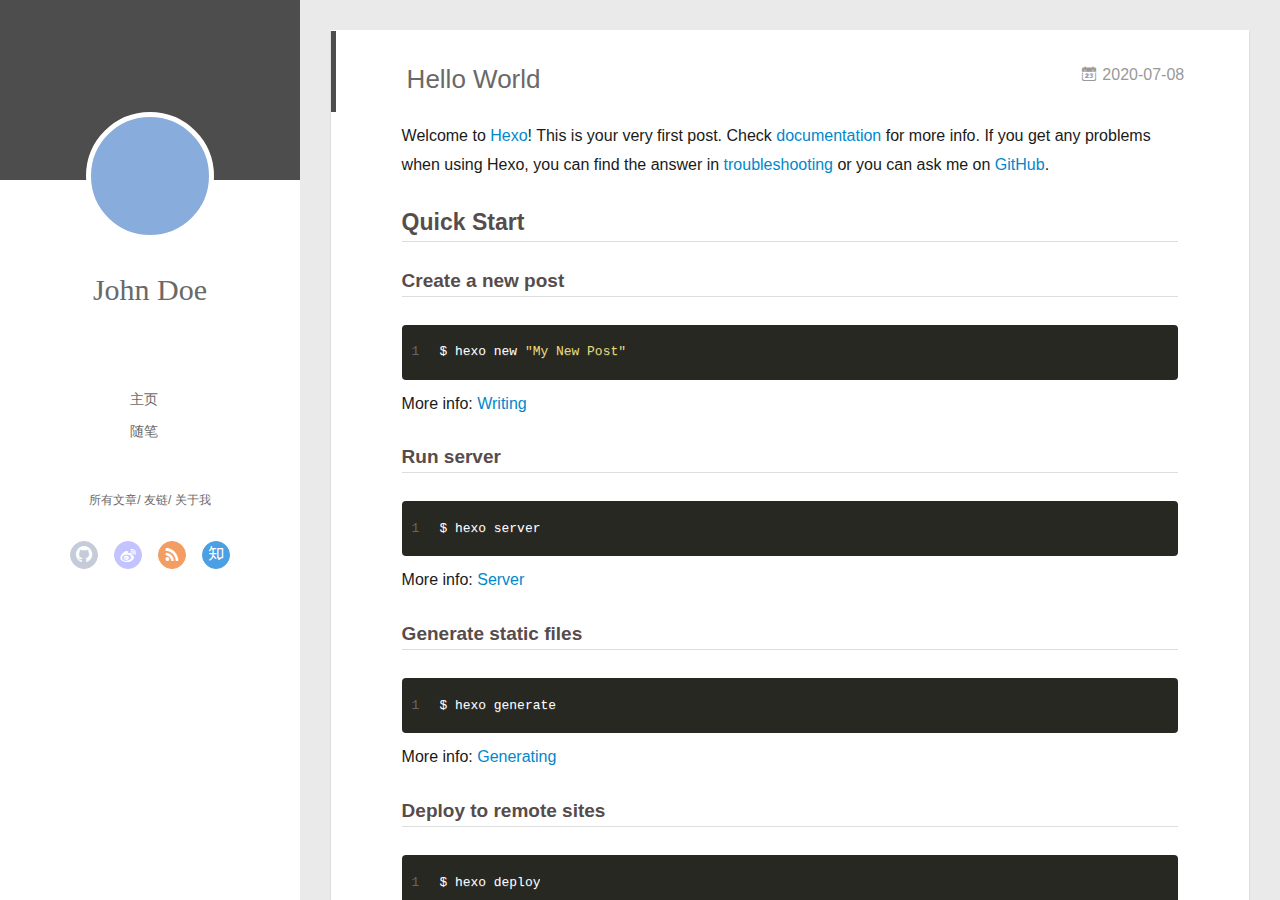
==== commit 484229a7: "Site updated: 2020-07-09 09:26:42" ====
--- a/index.html
+++ b/index.html
@@ -3,8 +3,9 @@
 <head>
   <meta charset="utf-8">
   
-
-  
+  <meta name="renderer" content="webkit">
+  <meta http-equiv="X-UA-Compatible" content="IE=edge" >
+  <link rel="dns-prefetch" href="http://yoursite.com">
   <title>Hexo</title>
   <meta name="viewport" content="width=device-width, initial-scale=1, maximum-scale=1">
   <meta property="og:type" content="website">
@@ -15,64 +16,144 @@
 <meta property="article:author" content="John Doe">
 <meta name="twitter:card" content="summary">
   
-    <link rel="alternate" href="/atom.xml" title="Hexo" type="application/atom+xml">
+    <link rel="alternative" href="/atom.xml" title="Hexo" type="application/atom+xml">
   
   
     <link rel="icon" href="/favicon.png">
   
-  
-    <link href="//fonts.googleapis.com/css?family=Source+Code+Pro" rel="stylesheet" type="text/css">
-  
-  
-<link rel="stylesheet" href="/css/style.css">
+  <link rel="stylesheet" type="text/css" href="/./main.0cf68a.css">
+  <style type="text/css">
+  
+    #container.show {
+      background: linear-gradient(200deg,#a0cfe4,#e8c37e);
+    }
+  </style>
+  
+
+  
 
 <meta name="generator" content="Hexo 4.2.1"></head>
 
 <body>
-  <div id="container">
-    <div id="wrap">
-      <header id="header">
-  <div id="banner"></div>
-  <div id="header-outer" class="outer">
-    <div id="header-title" class="inner">
-      <h1 id="logo-wrap">
-        <a href="/" id="logo">Hexo</a>
-      </h1>
-      
-    </div>
-    <div id="header-inner" class="inner">
-      <nav id="main-nav">
-        <a id="main-nav-toggle" class="nav-icon"></a>
-        
-          <a class="main-nav-link" href="/">Home</a>
-        
-          <a class="main-nav-link" href="/archives">Archives</a>
-        
-      </nav>
-      <nav id="sub-nav">
-        
-          <a id="nav-rss-link" class="nav-icon" href="/atom.xml" title="RSS Feed"></a>
-        
-        <a id="nav-search-btn" class="nav-icon" title="Search"></a>
-      </nav>
-      <div id="search-form-wrap">
-        <form action="//google.com/search" method="get" accept-charset="UTF-8" class="search-form"><input type="search" name="q" class="search-form-input" placeholder="Search"><button type="submit" class="search-form-submit">&#xF002;</button><input type="hidden" name="sitesearch" value="http://yoursite.com"></form>
-      </div>
-    </div>
-  </div>
-</header>
-      <div class="outer">
-        <section id="main">
-  
-    <article id="post-hello-world" class="article article-type-post" itemscope itemprop="blogPost">
-  <div class="article-meta">
-    <a href="/2020/07/08/hello-world/" class="article-date">
-  <time datetime="2020-07-08T15:00:59.165Z" itemprop="datePublished">2020-07-08</time>
-</a>
-    
-  </div>
+  <div id="container" q-class="show:isCtnShow">
+    <canvas id="anm-canvas" class="anm-canvas"></canvas>
+    <div class="left-col" q-class="show:isShow">
+      
+<div class="overlay" style="background: #4d4d4d"></div>
+<div class="intrude-less">
+	<header id="header" class="inner">
+		<a href="/" class="profilepic">
+			<img src="" class="js-avatar">
+		</a>
+		<hgroup>
+		  <h1 class="header-author"><a href="/">John Doe</a></h1>
+		</hgroup>
+		
+
+		<nav class="header-menu">
+			<ul>
+			
+				<li><a href="/">主页</a></li>
+	        
+				<li><a href="/tags/%E9%9A%8F%E7%AC%94/">随笔</a></li>
+	        
+			</ul>
+		</nav>
+		<nav class="header-smart-menu">
+    		
+    			
+    			<a q-on="click: openSlider(e, 'innerArchive')" href="javascript:void(0)">所有文章</a>
+    			
+            
+    			
+    			<a q-on="click: openSlider(e, 'friends')" href="javascript:void(0)">友链</a>
+    			
+            
+    			
+    			<a q-on="click: openSlider(e, 'aboutme')" href="javascript:void(0)">关于我</a>
+    			
+            
+		</nav>
+		<nav class="header-nav">
+			<div class="social">
+				
+					<a class="github" target="_blank" href="#" title="github"><i class="icon-github"></i></a>
+		        
+					<a class="weibo" target="_blank" href="#" title="weibo"><i class="icon-weibo"></i></a>
+		        
+					<a class="rss" target="_blank" href="#" title="rss"><i class="icon-rss"></i></a>
+		        
+					<a class="zhihu" target="_blank" href="#" title="zhihu"><i class="icon-zhihu"></i></a>
+		        
+			</div>
+		</nav>
+	</header>		
+</div>
+
+    </div>
+    <div class="mid-col" q-class="show:isShow,hide:isShow|isFalse">
+      
+<nav id="mobile-nav">
+  	<div class="overlay js-overlay" style="background: #4d4d4d"></div>
+	<div class="btnctn js-mobile-btnctn">
+  		<div class="slider-trigger list" q-on="click: openSlider(e)"><i class="icon icon-sort"></i></div>
+	</div>
+	<div class="intrude-less">
+		<header id="header" class="inner">
+			<div class="profilepic">
+				<img src="" class="js-avatar">
+			</div>
+			<hgroup>
+			  <h1 class="header-author js-header-author">John Doe</h1>
+			</hgroup>
+			
+			
+			
+				
+			
+				
+			
+			
+			
+			<nav class="header-nav">
+				<div class="social">
+					
+						<a class="github" target="_blank" href="#" title="github"><i class="icon-github"></i></a>
+			        
+						<a class="weibo" target="_blank" href="#" title="weibo"><i class="icon-weibo"></i></a>
+			        
+						<a class="rss" target="_blank" href="#" title="rss"><i class="icon-rss"></i></a>
+			        
+						<a class="zhihu" target="_blank" href="#" title="zhihu"><i class="icon-zhihu"></i></a>
+			        
+				</div>
+			</nav>
+
+			<nav class="header-menu js-header-menu">
+				<ul style="width: 50%">
+				
+				
+					<li style="width: 50%"><a href="/">主页</a></li>
+		        
+					<li style="width: 50%"><a href="/tags/%E9%9A%8F%E7%AC%94/">随笔</a></li>
+		        
+				</ul>
+			</nav>
+		</header>				
+	</div>
+	<div class="mobile-mask" style="display:none" q-show="isShow"></div>
+</nav>
+
+      <div id="wrapper" class="body-wrap">
+        <div class="menu-l">
+          <div class="canvas-wrap">
+            <canvas data-colors="#eaeaea" data-sectionHeight="100" data-contentId="js-content" id="myCanvas1" class="anm-canvas"></canvas>
+          </div>
+          <div id="js-content" class="content-ll">
+            
+  
+    <article id="post-hello-world" class="article article-type-post  article-index" itemscope itemprop="blogPost">
   <div class="article-inner">
-    
     
       <header class="article-header">
         
@@ -82,6 +163,11 @@
     </h1>
   
 
+        
+        <a href="/2020/07/08/hello-world/" class="archive-article-date">
+  	<time datetime="2020-07-08T15:00:59.165Z" itemprop="datePublished"><i class="icon-calendar icon"></i>2020-07-08</time>
+</a>
+        
       </header>
     
     <div class="article-entry" itemprop="articleBody">
@@ -101,96 +187,292 @@
 <p>More info: <a href="https://hexo.io/docs/one-command-deployment.html" target="_blank" rel="noopener">Deployment</a></p>
 
       
-    </div>
-    <footer class="article-footer">
-      <a data-url="http://yoursite.com/2020/07/08/hello-world/" data-id="ckcdit9ck0000bkak9si78l7u" class="article-share-link">Share</a>
-      
-      
-    </footer>
+
+      
+    </div>
+    <div class="article-info article-info-index">
+      
+      
+      
+
+      
+        <p class="article-more-link">
+          <a class="article-more-a" href="/2020/07/08/hello-world/">展开全文 >></a>
+        </p>
+      
+
+      
+      <div class="clearfix"></div>
+    </div>
   </div>
-  
 </article>
 
-
-  
-
-
-</section>
-        
-          <aside id="sidebar">
-  
-    
-
-  
-    
-
-  
-    
-  
-    
-  <div class="widget-wrap">
-    <h3 class="widget-title">Archives</h3>
-    <div class="widget">
-      <ul class="archive-list"><li class="archive-list-item"><a class="archive-list-link" href="/archives/2020/07/">July 2020</a></li></ul>
-    </div>
-  </div>
-
-
-  
-    
-  <div class="widget-wrap">
-    <h3 class="widget-title">Recent Posts</h3>
-    <div class="widget">
-      <ul>
-        
-          <li>
-            <a href="/2020/07/08/hello-world/">Hello World</a>
-          </li>
-        
-      </ul>
-    </div>
-  </div>
-
-  
+<aside class="wrap-side-operation">
+    <div class="mod-side-operation">
+        
+        <div class="jump-container" id="js-jump-container" style="display:none;">
+            <a href="javascript:void(0)" class="mod-side-operation__jump-to-top">
+                <i class="icon-font icon-back"></i>
+            </a>
+            <div id="js-jump-plan-container" class="jump-plan-container" style="top: -11px;">
+                <i class="icon-font icon-plane jump-plane"></i>
+            </div>
+        </div>
+        
+        
+    </div>
 </aside>
-        
+
+
+
+
+  
+  
+
+
+          </div>
+        </div>
       </div>
       <footer id="footer">
-  
   <div class="outer">
-    <div id="footer-info" class="inner">
-      &copy; 2020 John Doe<br>
-      Powered by <a href="http://hexo.io/" target="_blank">Hexo</a>
+    <div id="footer-info">
+    	<div class="footer-left">
+    		&copy; 2020 John Doe
+    	</div>
+      	<div class="footer-right">
+      		<a href="http://hexo.io/" target="_blank">Hexo</a>  Theme <a href="https://github.com/litten/hexo-theme-yilia" target="_blank">Yilia</a> by Litten
+      	</div>
     </div>
   </div>
 </footer>
     </div>
-    <nav id="mobile-nav">
-  
-    <a href="/" class="mobile-nav-link">Home</a>
-  
-    <a href="/archives" class="mobile-nav-link">Archives</a>
-  
-</nav>
-    
-
-<script src="//ajax.googleapis.com/ajax/libs/jquery/2.0.3/jquery.min.js"></script>
-
-
-  
-<link rel="stylesheet" href="/fancybox/jquery.fancybox.css">
-
-  
-<script src="/fancybox/jquery.fancybox.pack.js"></script>
-
-
-
-
-<script src="/js/script.js"></script>
-
-
-
-
+    <script>
+	var yiliaConfig = {
+		mathjax: false,
+		isHome: true,
+		isPost: false,
+		isArchive: false,
+		isTag: false,
+		isCategory: false,
+		open_in_new: false,
+		toc_hide_index: true,
+		root: "/",
+		innerArchive: true,
+		showTags: false
+	}
+</script>
+
+<script>!function(t){function n(e){if(r[e])return r[e].exports;var i=r[e]={exports:{},id:e,loaded:!1};return t[e].call(i.exports,i,i.exports,n),i.loaded=!0,i.exports}var r={};n.m=t,n.c=r,n.p="./",n(0)}([function(t,n,r){r(195),t.exports=r(191)},function(t,n,r){var e=r(3),i=r(52),o=r(27),u=r(28),c=r(53),f="prototype",a=function(t,n,r){var s,l,h,v,p=t&a.F,d=t&a.G,y=t&a.S,g=t&a.P,b=t&a.B,m=d?e:y?e[n]||(e[n]={}):(e[n]||{})[f],x=d?i:i[n]||(i[n]={}),w=x[f]||(x[f]={});d&&(r=n);for(s in r)l=!p&&m&&void 0!==m[s],h=(l?m:r)[s],v=b&&l?c(h,e):g&&"function"==typeof h?c(Function.call,h):h,m&&u(m,s,h,t&a.U),x[s]!=h&&o(x,s,v),g&&w[s]!=h&&(w[s]=h)};e.core=i,a.F=1,a.G=2,a.S=4,a.P=8,a.B=16,a.W=32,a.U=64,a.R=128,t.exports=a},function(t,n,r){var e=r(6);t.exports=function(t){if(!e(t))throw TypeError(t+" is not an object!");return t}},function(t,n){var r=t.exports="undefined"!=typeof window&&window.Math==Math?window:"undefined"!=typeof self&&self.Math==Math?self:Function("return this")();"number"==typeof __g&&(__g=r)},function(t,n){t.exports=function(t){try{return!!t()}catch(t){return!0}}},function(t,n){var r=t.exports="undefined"!=typeof window&&window.Math==Math?window:"undefined"!=typeof self&&self.Math==Math?self:Function("return this")();"number"==typeof __g&&(__g=r)},function(t,n){t.exports=function(t){return"object"==typeof t?null!==t:"function"==typeof t}},function(t,n,r){var e=r(126)("wks"),i=r(76),o=r(3).Symbol,u="function"==typeof o;(t.exports=function(t){return e[t]||(e[t]=u&&o[t]||(u?o:i)("Symbol."+t))}).store=e},function(t,n){var r={}.hasOwnProperty;t.exports=function(t,n){return r.call(t,n)}},function(t,n,r){var e=r(94),i=r(33);t.exports=function(t){return e(i(t))}},function(t,n,r){t.exports=!r(4)(function(){return 7!=Object.defineProperty({},"a",{get:function(){return 7}}).a})},function(t,n,r){var e=r(2),i=r(167),o=r(50),u=Object.defineProperty;n.f=r(10)?Object.defineProperty:function(t,n,r){if(e(t),n=o(n,!0),e(r),i)try{return u(t,n,r)}catch(t){}if("get"in r||"set"in r)throw TypeError("Accessors not supported!");return"value"in r&&(t[n]=r.value),t}},function(t,n,r){t.exports=!r(18)(function(){return 7!=Object.defineProperty({},"a",{get:function(){return 7}}).a})},function(t,n,r){var e=r(14),i=r(22);t.exports=r(12)?function(t,n,r){return e.f(t,n,i(1,r))}:function(t,n,r){return t[n]=r,t}},function(t,n,r){var e=r(20),i=r(58),o=r(42),u=Object.defineProperty;n.f=r(12)?Object.defineProperty:function(t,n,r){if(e(t),n=o(n,!0),e(r),i)try{return u(t,n,r)}catch(t){}if("get"in r||"set"in r)throw TypeError("Accessors not supported!");return"value"in r&&(t[n]=r.value),t}},function(t,n,r){var e=r(40)("wks"),i=r(23),o=r(5).Symbol,u="function"==typeof o;(t.exports=function(t){return e[t]||(e[t]=u&&o[t]||(u?o:i)("Symbol."+t))}).store=e},function(t,n,r){var e=r(67),i=Math.min;t.exports=function(t){return t>0?i(e(t),9007199254740991):0}},function(t,n,r){var e=r(46);t.exports=function(t){return Object(e(t))}},function(t,n){t.exports=function(t){try{return!!t()}catch(t){return!0}}},function(t,n,r){var e=r(63),i=r(34);t.exports=Object.keys||function(t){return e(t,i)}},function(t,n,r){var e=r(21);t.exports=function(t){if(!e(t))throw TypeError(t+" is not an object!");return t}},function(t,n){t.exports=function(t){return"object"==typeof t?null!==t:"function"==typeof t}},function(t,n){t.exports=function(t,n){return{enumerable:!(1&t),configurable:!(2&t),writable:!(4&t),value:n}}},function(t,n){var r=0,e=Math.random();t.exports=function(t){return"Symbol(".concat(void 0===t?"":t,")_",(++r+e).toString(36))}},function(t,n){var r={}.hasOwnProperty;t.exports=function(t,n){return r.call(t,n)}},function(t,n){var r=t.exports={version:"2.4.0"};"number"==typeof __e&&(__e=r)},function(t,n){t.exports=function(t){if("function"!=typeof t)throw TypeError(t+" is not a function!");return t}},function(t,n,r){var e=r(11),i=r(66);t.exports=r(10)?function(t,n,r){return e.f(t,n,i(1,r))}:function(t,n,r){return t[n]=r,t}},function(t,n,r){var e=r(3),i=r(27),o=r(24),u=r(76)("src"),c="toString",f=Function[c],a=(""+f).split(c);r(52).inspectSource=function(t){return f.call(t)},(t.exports=function(t,n,r,c){var f="function"==typeof r;f&&(o(r,"name")||i(r,"name",n)),t[n]!==r&&(f&&(o(r,u)||i(r,u,t[n]?""+t[n]:a.join(String(n)))),t===e?t[n]=r:c?t[n]?t[n]=r:i(t,n,r):(delete t[n],i(t,n,r)))})(Function.prototype,c,function(){return"function"==typeof this&&this[u]||f.call(this)})},function(t,n,r){var e=r(1),i=r(4),o=r(46),u=function(t,n,r,e){var i=String(o(t)),u="<"+n;return""!==r&&(u+=" "+r+'="'+String(e).replace(/"/g,"&quot;")+'"'),u+">"+i+"</"+n+">"};t.exports=function(t,n){var r={};r[t]=n(u),e(e.P+e.F*i(function(){var n=""[t]('"');return n!==n.toLowerCase()||n.split('"').length>3}),"String",r)}},function(t,n,r){var e=r(115),i=r(46);t.exports=function(t){return e(i(t))}},function(t,n,r){var e=r(116),i=r(66),o=r(30),u=r(50),c=r(24),f=r(167),a=Object.getOwnPropertyDescriptor;n.f=r(10)?a:function(t,n){if(t=o(t),n=u(n,!0),f)try{return a(t,n)}catch(t){}if(c(t,n))return i(!e.f.call(t,n),t[n])}},function(t,n,r){var e=r(24),i=r(17),o=r(145)("IE_PROTO"),u=Object.prototype;t.exports=Object.getPrototypeOf||function(t){return t=i(t),e(t,o)?t[o]:"function"==typeof t.constructor&&t instanceof t.constructor?t.constructor.prototype:t instanceof Object?u:null}},function(t,n){t.exports=function(t){if(void 0==t)throw TypeError("Can't call method on  "+t);return t}},function(t,n){t.exports="constructor,hasOwnProperty,isPrototypeOf,propertyIsEnumerable,toLocaleString,toString,valueOf".split(",")},function(t,n){t.exports={}},function(t,n){t.exports=!0},function(t,n){n.f={}.propertyIsEnumerable},function(t,n,r){var e=r(14).f,i=r(8),o=r(15)("toStringTag");t.exports=function(t,n,r){t&&!i(t=r?t:t.prototype,o)&&e(t,o,{configurable:!0,value:n})}},function(t,n,r){var e=r(40)("keys"),i=r(23);t.exports=function(t){return e[t]||(e[t]=i(t))}},function(t,n,r){var e=r(5),i="__core-js_shared__",o=e[i]||(e[i]={});t.exports=function(t){return o[t]||(o[t]={})}},function(t,n){var r=Math.ceil,e=Math.floor;t.exports=function(t){return isNaN(t=+t)?0:(t>0?e:r)(t)}},function(t,n,r){var e=r(21);t.exports=function(t,n){if(!e(t))return t;var r,i;if(n&&"function"==typeof(r=t.toString)&&!e(i=r.call(t)))return i;if("function"==typeof(r=t.valueOf)&&!e(i=r.call(t)))return i;if(!n&&"function"==typeof(r=t.toString)&&!e(i=r.call(t)))return i;throw TypeError("Can't convert object to primitive value")}},function(t,n,r){var e=r(5),i=r(25),o=r(36),u=r(44),c=r(14).f;t.exports=function(t){var n=i.Symbol||(i.Symbol=o?{}:e.Symbol||{});"_"==t.charAt(0)||t in n||c(n,t,{value:u.f(t)})}},function(t,n,r){n.f=r(15)},function(t,n){var r={}.toString;t.exports=function(t){return r.call(t).slice(8,-1)}},function(t,n){t.exports=function(t){if(void 0==t)throw TypeError("Can't call method on  "+t);return t}},function(t,n,r){var e=r(4);t.exports=function(t,n){return!!t&&e(function(){n?t.call(null,function(){},1):t.call(null)})}},function(t,n,r){var e=r(53),i=r(115),o=r(17),u=r(16),c=r(203);t.exports=function(t,n){var r=1==t,f=2==t,a=3==t,s=4==t,l=6==t,h=5==t||l,v=n||c;return function(n,c,p){for(var d,y,g=o(n),b=i(g),m=e(c,p,3),x=u(b.length),w=0,S=r?v(n,x):f?v(n,0):void 0;x>w;w++)if((h||w in b)&&(d=b[w],y=m(d,w,g),t))if(r)S[w]=y;else if(y)switch(t){case 3:return!0;case 5:return d;case 6:return w;case 2:S.push(d)}else if(s)return!1;return l?-1:a||s?s:S}}},function(t,n,r){var e=r(1),i=r(52),o=r(4);t.exports=function(t,n){var r=(i.Object||{})[t]||Object[t],u={};u[t]=n(r),e(e.S+e.F*o(function(){r(1)}),"Object",u)}},function(t,n,r){var e=r(6);t.exports=function(t,n){if(!e(t))return t;var r,i;if(n&&"function"==typeof(r=t.toString)&&!e(i=r.call(t)))return i;if("function"==typeof(r=t.valueOf)&&!e(i=r.call(t)))return i;if(!n&&"function"==typeof(r=t.toString)&&!e(i=r.call(t)))return i;throw TypeError("Can't convert object to primitive value")}},function(t,n,r){var e=r(5),i=r(25),o=r(91),u=r(13),c="prototype",f=function(t,n,r){var a,s,l,h=t&f.F,v=t&f.G,p=t&f.S,d=t&f.P,y=t&f.B,g=t&f.W,b=v?i:i[n]||(i[n]={}),m=b[c],x=v?e:p?e[n]:(e[n]||{})[c];v&&(r=n);for(a in r)(s=!h&&x&&void 0!==x[a])&&a in b||(l=s?x[a]:r[a],b[a]=v&&"function"!=typeof x[a]?r[a]:y&&s?o(l,e):g&&x[a]==l?function(t){var n=function(n,r,e){if(this instanceof t){switch(arguments.length){case 0:return new t;case 1:return new t(n);case 2:return new t(n,r)}return new t(n,r,e)}return t.apply(this,arguments)};return n[c]=t[c],n}(l):d&&"function"==typeof l?o(Function.call,l):l,d&&((b.virtual||(b.virtual={}))[a]=l,t&f.R&&m&&!m[a]&&u(m,a,l)))};f.F=1,f.G=2,f.S=4,f.P=8,f.B=16,f.W=32,f.U=64,f.R=128,t.exports=f},function(t,n){var r=t.exports={version:"2.4.0"};"number"==typeof __e&&(__e=r)},function(t,n,r){var e=r(26);t.exports=function(t,n,r){if(e(t),void 0===n)return t;switch(r){case 1:return function(r){return t.call(n,r)};case 2:return function(r,e){return t.call(n,r,e)};case 3:return function(r,e,i){return t.call(n,r,e,i)}}return function(){return t.apply(n,arguments)}}},function(t,n,r){var e=r(183),i=r(1),o=r(126)("metadata"),u=o.store||(o.store=new(r(186))),c=function(t,n,r){var i=u.get(t);if(!i){if(!r)return;u.set(t,i=new e)}var o=i.get(n);if(!o){if(!r)return;i.set(n,o=new e)}return o},f=function(t,n,r){var e=c(n,r,!1);return void 0!==e&&e.has(t)},a=function(t,n,r){var e=c(n,r,!1);return void 0===e?void 0:e.get(t)},s=function(t,n,r,e){c(r,e,!0).set(t,n)},l=function(t,n){var r=c(t,n,!1),e=[];return r&&r.forEach(function(t,n){e.push(n)}),e},h=function(t){return void 0===t||"symbol"==typeof t?t:String(t)},v=function(t){i(i.S,"Reflect",t)};t.exports={store:u,map:c,has:f,get:a,set:s,keys:l,key:h,exp:v}},function(t,n,r){"use strict";if(r(10)){var e=r(69),i=r(3),o=r(4),u=r(1),c=r(127),f=r(152),a=r(53),s=r(68),l=r(66),h=r(27),v=r(73),p=r(67),d=r(16),y=r(75),g=r(50),b=r(24),m=r(180),x=r(114),w=r(6),S=r(17),_=r(137),O=r(70),E=r(32),P=r(71).f,j=r(154),F=r(76),M=r(7),A=r(48),N=r(117),T=r(146),I=r(155),k=r(80),L=r(123),R=r(74),C=r(130),D=r(160),U=r(11),W=r(31),G=U.f,B=W.f,V=i.RangeError,z=i.TypeError,q=i.Uint8Array,K="ArrayBuffer",J="Shared"+K,Y="BYTES_PER_ELEMENT",H="prototype",$=Array[H],X=f.ArrayBuffer,Q=f.DataView,Z=A(0),tt=A(2),nt=A(3),rt=A(4),et=A(5),it=A(6),ot=N(!0),ut=N(!1),ct=I.values,ft=I.keys,at=I.entries,st=$.lastIndexOf,lt=$.reduce,ht=$.reduceRight,vt=$.join,pt=$.sort,dt=$.slice,yt=$.toString,gt=$.toLocaleString,bt=M("iterator"),mt=M("toStringTag"),xt=F("typed_constructor"),wt=F("def_constructor"),St=c.CONSTR,_t=c.TYPED,Ot=c.VIEW,Et="Wrong length!",Pt=A(1,function(t,n){return Tt(T(t,t[wt]),n)}),jt=o(function(){return 1===new q(new Uint16Array([1]).buffer)[0]}),Ft=!!q&&!!q[H].set&&o(function(){new q(1).set({})}),Mt=function(t,n){if(void 0===t)throw z(Et);var r=+t,e=d(t);if(n&&!m(r,e))throw V(Et);return e},At=function(t,n){var r=p(t);if(r<0||r%n)throw V("Wrong offset!");return r},Nt=function(t){if(w(t)&&_t in t)return t;throw z(t+" is not a typed array!")},Tt=function(t,n){if(!(w(t)&&xt in t))throw z("It is not a typed array constructor!");return new t(n)},It=function(t,n){return kt(T(t,t[wt]),n)},kt=function(t,n){for(var r=0,e=n.length,i=Tt(t,e);e>r;)i[r]=n[r++];return i},Lt=function(t,n,r){G(t,n,{get:function(){return this._d[r]}})},Rt=function(t){var n,r,e,i,o,u,c=S(t),f=arguments.length,s=f>1?arguments[1]:void 0,l=void 0!==s,h=j(c);if(void 0!=h&&!_(h)){for(u=h.call(c),e=[],n=0;!(o=u.next()).done;n++)e.push(o.value);c=e}for(l&&f>2&&(s=a(s,arguments[2],2)),n=0,r=d(c.length),i=Tt(this,r);r>n;n++)i[n]=l?s(c[n],n):c[n];return i},Ct=function(){for(var t=0,n=arguments.length,r=Tt(this,n);n>t;)r[t]=arguments[t++];return r},Dt=!!q&&o(function(){gt.call(new q(1))}),Ut=function(){return gt.apply(Dt?dt.call(Nt(this)):Nt(this),arguments)},Wt={copyWithin:function(t,n){return D.call(Nt(this),t,n,arguments.length>2?arguments[2]:void 0)},every:function(t){return rt(Nt(this),t,arguments.length>1?arguments[1]:void 0)},fill:function(t){return C.apply(Nt(this),arguments)},filter:function(t){return It(this,tt(Nt(this),t,arguments.length>1?arguments[1]:void 0))},find:function(t){return et(Nt(this),t,arguments.length>1?arguments[1]:void 0)},findIndex:function(t){return it(Nt(this),t,arguments.length>1?arguments[1]:void 0)},forEach:function(t){Z(Nt(this),t,arguments.length>1?arguments[1]:void 0)},indexOf:function(t){return ut(Nt(this),t,arguments.length>1?arguments[1]:void 0)},includes:function(t){return ot(Nt(this),t,arguments.length>1?arguments[1]:void 0)},join:function(t){return vt.apply(Nt(this),arguments)},lastIndexOf:function(t){return st.apply(Nt(this),arguments)},map:function(t){return Pt(Nt(this),t,arguments.length>1?arguments[1]:void 0)},reduce:function(t){return lt.apply(Nt(this),arguments)},reduceRight:function(t){return ht.apply(Nt(this),arguments)},reverse:function(){for(var t,n=this,r=Nt(n).length,e=Math.floor(r/2),i=0;i<e;)t=n[i],n[i++]=n[--r],n[r]=t;return n},some:function(t){return nt(Nt(this),t,arguments.length>1?arguments[1]:void 0)},sort:function(t){return pt.call(Nt(this),t)},subarray:function(t,n){var r=Nt(this),e=r.length,i=y(t,e);return new(T(r,r[wt]))(r.buffer,r.byteOffset+i*r.BYTES_PER_ELEMENT,d((void 0===n?e:y(n,e))-i))}},Gt=function(t,n){return It(this,dt.call(Nt(this),t,n))},Bt=function(t){Nt(this);var n=At(arguments[1],1),r=this.length,e=S(t),i=d(e.length),o=0;if(i+n>r)throw V(Et);for(;o<i;)this[n+o]=e[o++]},Vt={entries:function(){return at.call(Nt(this))},keys:function(){return ft.call(Nt(this))},values:function(){return ct.call(Nt(this))}},zt=function(t,n){return w(t)&&t[_t]&&"symbol"!=typeof n&&n in t&&String(+n)==String(n)},qt=function(t,n){return zt(t,n=g(n,!0))?l(2,t[n]):B(t,n)},Kt=function(t,n,r){return!(zt(t,n=g(n,!0))&&w(r)&&b(r,"value"))||b(r,"get")||b(r,"set")||r.configurable||b(r,"writable")&&!r.writable||b(r,"enumerable")&&!r.enumerable?G(t,n,r):(t[n]=r.value,t)};St||(W.f=qt,U.f=Kt),u(u.S+u.F*!St,"Object",{getOwnPropertyDescriptor:qt,defineProperty:Kt}),o(function(){yt.call({})})&&(yt=gt=function(){return vt.call(this)});var Jt=v({},Wt);v(Jt,Vt),h(Jt,bt,Vt.values),v(Jt,{slice:Gt,set:Bt,constructor:function(){},toString:yt,toLocaleString:Ut}),Lt(Jt,"buffer","b"),Lt(Jt,"byteOffset","o"),Lt(Jt,"byteLength","l"),Lt(Jt,"length","e"),G(Jt,mt,{get:function(){return this[_t]}}),t.exports=function(t,n,r,f){f=!!f;var a=t+(f?"Clamped":"")+"Array",l="Uint8Array"!=a,v="get"+t,p="set"+t,y=i[a],g=y||{},b=y&&E(y),m=!y||!c.ABV,S={},_=y&&y[H],j=function(t,r){var e=t._d;return e.v[v](r*n+e.o,jt)},F=function(t,r,e){var i=t._d;f&&(e=(e=Math.round(e))<0?0:e>255?255:255&e),i.v[p](r*n+i.o,e,jt)},M=function(t,n){G(t,n,{get:function(){return j(this,n)},set:function(t){return F(this,n,t)},enumerable:!0})};m?(y=r(function(t,r,e,i){s(t,y,a,"_d");var o,u,c,f,l=0,v=0;if(w(r)){if(!(r instanceof X||(f=x(r))==K||f==J))return _t in r?kt(y,r):Rt.call(y,r);o=r,v=At(e,n);var p=r.byteLength;if(void 0===i){if(p%n)throw V(Et);if((u=p-v)<0)throw V(Et)}else if((u=d(i)*n)+v>p)throw V(Et);c=u/n}else c=Mt(r,!0),u=c*n,o=new X(u);for(h(t,"_d",{b:o,o:v,l:u,e:c,v:new Q(o)});l<c;)M(t,l++)}),_=y[H]=O(Jt),h(_,"constructor",y)):L(function(t){new y(null),new y(t)},!0)||(y=r(function(t,r,e,i){s(t,y,a);var o;return w(r)?r instanceof X||(o=x(r))==K||o==J?void 0!==i?new g(r,At(e,n),i):void 0!==e?new g(r,At(e,n)):new g(r):_t in r?kt(y,r):Rt.call(y,r):new g(Mt(r,l))}),Z(b!==Function.prototype?P(g).concat(P(b)):P(g),function(t){t in y||h(y,t,g[t])}),y[H]=_,e||(_.constructor=y));var A=_[bt],N=!!A&&("values"==A.name||void 0==A.name),T=Vt.values;h(y,xt,!0),h(_,_t,a),h(_,Ot,!0),h(_,wt,y),(f?new y(1)[mt]==a:mt in _)||G(_,mt,{get:function(){return a}}),S[a]=y,u(u.G+u.W+u.F*(y!=g),S),u(u.S,a,{BYTES_PER_ELEMENT:n,from:Rt,of:Ct}),Y in _||h(_,Y,n),u(u.P,a,Wt),R(a),u(u.P+u.F*Ft,a,{set:Bt}),u(u.P+u.F*!N,a,Vt),u(u.P+u.F*(_.toString!=yt),a,{toString:yt}),u(u.P+u.F*o(function(){new y(1).slice()}),a,{slice:Gt}),u(u.P+u.F*(o(function(){return[1,2].toLocaleString()!=new y([1,2]).toLocaleString()})||!o(function(){_.toLocaleString.call([1,2])})),a,{toLocaleString:Ut}),k[a]=N?A:T,e||N||h(_,bt,T)}}else t.exports=function(){}},function(t,n){var r={}.toString;t.exports=function(t){return r.call(t).slice(8,-1)}},function(t,n,r){var e=r(21),i=r(5).document,o=e(i)&&e(i.createElement);t.exports=function(t){return o?i.createElement(t):{}}},function(t,n,r){t.exports=!r(12)&&!r(18)(function(){return 7!=Object.defineProperty(r(57)("div"),"a",{get:function(){return 7}}).a})},function(t,n,r){"use strict";var e=r(36),i=r(51),o=r(64),u=r(13),c=r(8),f=r(35),a=r(96),s=r(38),l=r(103),h=r(15)("iterator"),v=!([].keys&&"next"in[].keys()),p="keys",d="values",y=function(){return this};t.exports=function(t,n,r,g,b,m,x){a(r,n,g);var w,S,_,O=function(t){if(!v&&t in F)return F[t];switch(t){case p:case d:return function(){return new r(this,t)}}return function(){return new r(this,t)}},E=n+" Iterator",P=b==d,j=!1,F=t.prototype,M=F[h]||F["@@iterator"]||b&&F[b],A=M||O(b),N=b?P?O("entries"):A:void 0,T="Array"==n?F.entries||M:M;if(T&&(_=l(T.call(new t)))!==Object.prototype&&(s(_,E,!0),e||c(_,h)||u(_,h,y)),P&&M&&M.name!==d&&(j=!0,A=function(){return M.call(this)}),e&&!x||!v&&!j&&F[h]||u(F,h,A),f[n]=A,f[E]=y,b)if(w={values:P?A:O(d),keys:m?A:O(p),entries:N},x)for(S in w)S in F||o(F,S,w[S]);else i(i.P+i.F*(v||j),n,w);return w}},function(t,n,r){var e=r(20),i=r(100),o=r(34),u=r(39)("IE_PROTO"),c=function(){},f="prototype",a=function(){var t,n=r(57)("iframe"),e=o.length;for(n.style.display="none",r(93).appendChild(n),n.src="javascript:",t=n.contentWindow.document,t.open(),t.write("<script>document.F=Object<\/script>"),t.close(),a=t.F;e--;)delete a[f][o[e]];return a()};t.exports=Object.create||function(t,n){var r;return null!==t?(c[f]=e(t),r=new c,c[f]=null,r[u]=t):r=a(),void 0===n?r:i(r,n)}},function(t,n,r){var e=r(63),i=r(34).concat("length","prototype");n.f=Object.getOwnPropertyNames||function(t){return e(t,i)}},function(t,n){n.f=Object.getOwnPropertySymbols},function(t,n,r){var e=r(8),i=r(9),o=r(90)(!1),u=r(39)("IE_PROTO");t.exports=function(t,n){var r,c=i(t),f=0,a=[];for(r in c)r!=u&&e(c,r)&&a.push(r);for(;n.length>f;)e(c,r=n[f++])&&(~o(a,r)||a.push(r));return a}},function(t,n,r){t.exports=r(13)},function(t,n,r){var e=r(76)("meta"),i=r(6),o=r(24),u=r(11).f,c=0,f=Object.isExtensible||function(){return!0},a=!r(4)(function(){return f(Object.preventExtensions({}))}),s=function(t){u(t,e,{value:{i:"O"+ ++c,w:{}}})},l=function(t,n){if(!i(t))return"symbol"==typeof t?t:("string"==typeof t?"S":"P")+t;if(!o(t,e)){if(!f(t))return"F";if(!n)return"E";s(t)}return t[e].i},h=function(t,n){if(!o(t,e)){if(!f(t))return!0;if(!n)return!1;s(t)}return t[e].w},v=function(t){return a&&p.NEED&&f(t)&&!o(t,e)&&s(t),t},p=t.exports={KEY:e,NEED:!1,fastKey:l,getWeak:h,onFreeze:v}},function(t,n){t.exports=function(t,n){return{enumerable:!(1&t),configurable:!(2&t),writable:!(4&t),value:n}}},function(t,n){var r=Math.ceil,e=Math.floor;t.exports=function(t){return isNaN(t=+t)?0:(t>0?e:r)(t)}},function(t,n){t.exports=function(t,n,r,e){if(!(t instanceof n)||void 0!==e&&e in t)throw TypeError(r+": incorrect invocation!");return t}},function(t,n){t.exports=!1},function(t,n,r){var e=r(2),i=r(173),o=r(133),u=r(145)("IE_PROTO"),c=function(){},f="prototype",a=function(){var t,n=r(132)("iframe"),e=o.length;for(n.style.display="none",r(135).appendChild(n),n.src="javascript:",t=n.contentWindow.document,t.open(),t.write("<script>document.F=Object<\/script>"),t.close(),a=t.F;e--;)delete a[f][o[e]];return a()};t.exports=Object.create||function(t,n){var r;return null!==t?(c[f]=e(t),r=new c,c[f]=null,r[u]=t):r=a(),void 0===n?r:i(r,n)}},function(t,n,r){var e=r(175),i=r(133).concat("length","prototype");n.f=Object.getOwnPropertyNames||function(t){return e(t,i)}},function(t,n,r){var e=r(175),i=r(133);t.exports=Object.keys||function(t){return e(t,i)}},function(t,n,r){var e=r(28);t.exports=function(t,n,r){for(var i in n)e(t,i,n[i],r);return t}},function(t,n,r){"use strict";var e=r(3),i=r(11),o=r(10),u=r(7)("species");t.exports=function(t){var n=e[t];o&&n&&!n[u]&&i.f(n,u,{configurable:!0,get:function(){return this}})}},function(t,n,r){var e=r(67),i=Math.max,o=Math.min;t.exports=function(t,n){return t=e(t),t<0?i(t+n,0):o(t,n)}},function(t,n){var r=0,e=Math.random();t.exports=function(t){return"Symbol(".concat(void 0===t?"":t,")_",(++r+e).toString(36))}},function(t,n,r){var e=r(33);t.exports=function(t){return Object(e(t))}},function(t,n,r){var e=r(7)("unscopables"),i=Array.prototype;void 0==i[e]&&r(27)(i,e,{}),t.exports=function(t){i[e][t]=!0}},function(t,n,r){var e=r(53),i=r(169),o=r(137),u=r(2),c=r(16),f=r(154),a={},s={},n=t.exports=function(t,n,r,l,h){var v,p,d,y,g=h?function(){return t}:f(t),b=e(r,l,n?2:1),m=0;if("function"!=typeof g)throw TypeError(t+" is not iterable!");if(o(g)){for(v=c(t.length);v>m;m++)if((y=n?b(u(p=t[m])[0],p[1]):b(t[m]))===a||y===s)return y}else for(d=g.call(t);!(p=d.next()).done;)if((y=i(d,b,p.value,n))===a||y===s)return y};n.BREAK=a,n.RETURN=s},function(t,n){t.exports={}},function(t,n,r){var e=r(11).f,i=r(24),o=r(7)("toStringTag");t.exports=function(t,n,r){t&&!i(t=r?t:t.prototype,o)&&e(t,o,{configurable:!0,value:n})}},function(t,n,r){var e=r(1),i=r(46),o=r(4),u=r(150),c="["+u+"]",f="​+",a=RegExp("^"+c+c+"*"),s=RegExp(c+c+"*$"),l=function(t,n,r){var i={},c=o(function(){return!!u[t]()||f[t]()!=f}),a=i[t]=c?n(h):u[t];r&&(i[r]=a),e(e.P+e.F*c,"String",i)},h=l.trim=function(t,n){return t=String(i(t)),1&n&&(t=t.replace(a,"")),2&n&&(t=t.replace(s,"")),t};t.exports=l},function(t,n,r){t.exports={default:r(86),__esModule:!0}},function(t,n,r){t.exports={default:r(87),__esModule:!0}},function(t,n,r){"use strict";function e(t){return t&&t.__esModule?t:{default:t}}n.__esModule=!0;var i=r(84),o=e(i),u=r(83),c=e(u),f="function"==typeof c.default&&"symbol"==typeof o.default?function(t){return typeof t}:function(t){return t&&"function"==typeof c.default&&t.constructor===c.default&&t!==c.default.prototype?"symbol":typeof t};n.default="function"==typeof c.default&&"symbol"===f(o.default)?function(t){return void 0===t?"undefined":f(t)}:function(t){return t&&"function"==typeof c.default&&t.constructor===c.default&&t!==c.default.prototype?"symbol":void 0===t?"undefined":f(t)}},function(t,n,r){r(110),r(108),r(111),r(112),t.exports=r(25).Symbol},function(t,n,r){r(109),r(113),t.exports=r(44).f("iterator")},function(t,n){t.exports=function(t){if("function"!=typeof t)throw TypeError(t+" is not a function!");return t}},function(t,n){t.exports=function(){}},function(t,n,r){var e=r(9),i=r(106),o=r(105);t.exports=function(t){return function(n,r,u){var c,f=e(n),a=i(f.length),s=o(u,a);if(t&&r!=r){for(;a>s;)if((c=f[s++])!=c)return!0}else for(;a>s;s++)if((t||s in f)&&f[s]===r)return t||s||0;return!t&&-1}}},function(t,n,r){var e=r(88);t.exports=function(t,n,r){if(e(t),void 0===n)return t;switch(r){case 1:return function(r){return t.call(n,r)};case 2:return function(r,e){return t.call(n,r,e)};case 3:return function(r,e,i){return t.call(n,r,e,i)}}return function(){return t.apply(n,arguments)}}},function(t,n,r){var e=r(19),i=r(62),o=r(37);t.exports=function(t){var n=e(t),r=i.f;if(r)for(var u,c=r(t),f=o.f,a=0;c.length>a;)f.call(t,u=c[a++])&&n.push(u);return n}},function(t,n,r){t.exports=r(5).document&&document.documentElement},function(t,n,r){var e=r(56);t.exports=Object("z").propertyIsEnumerable(0)?Object:function(t){return"String"==e(t)?t.split(""):Object(t)}},function(t,n,r){var e=r(56);t.exports=Array.isArray||function(t){return"Array"==e(t)}},function(t,n,r){"use strict";var e=r(60),i=r(22),o=r(38),u={};r(13)(u,r(15)("iterator"),function(){return this}),t.exports=function(t,n,r){t.prototype=e(u,{next:i(1,r)}),o(t,n+" Iterator")}},function(t,n){t.exports=function(t,n){return{value:n,done:!!t}}},function(t,n,r){var e=r(19),i=r(9);t.exports=function(t,n){for(var r,o=i(t),u=e(o),c=u.length,f=0;c>f;)if(o[r=u[f++]]===n)return r}},function(t,n,r){var e=r(23)("meta"),i=r(21),o=r(8),u=r(14).f,c=0,f=Object.isExtensible||function(){return!0},a=!r(18)(function(){return f(Object.preventExtensions({}))}),s=function(t){u(t,e,{value:{i:"O"+ ++c,w:{}}})},l=function(t,n){if(!i(t))return"symbol"==typeof t?t:("string"==typeof t?"S":"P")+t;if(!o(t,e)){if(!f(t))return"F";if(!n)return"E";s(t)}return t[e].i},h=function(t,n){if(!o(t,e)){if(!f(t))return!0;if(!n)return!1;s(t)}return t[e].w},v=function(t){return a&&p.NEED&&f(t)&&!o(t,e)&&s(t),t},p=t.exports={KEY:e,NEED:!1,fastKey:l,getWeak:h,onFreeze:v}},function(t,n,r){var e=r(14),i=r(20),o=r(19);t.exports=r(12)?Object.defineProperties:function(t,n){i(t);for(var r,u=o(n),c=u.length,f=0;c>f;)e.f(t,r=u[f++],n[r]);return t}},function(t,n,r){var e=r(37),i=r(22),o=r(9),u=r(42),c=r(8),f=r(58),a=Object.getOwnPropertyDescriptor;n.f=r(12)?a:function(t,n){if(t=o(t),n=u(n,!0),f)try{return a(t,n)}catch(t){}if(c(t,n))return i(!e.f.call(t,n),t[n])}},function(t,n,r){var e=r(9),i=r(61).f,o={}.toString,u="object"==typeof window&&window&&Object.getOwnPropertyNames?Object.getOwnPropertyNames(window):[],c=function(t){try{return i(t)}catch(t){return u.slice()}};t.exports.f=function(t){return u&&"[object Window]"==o.call(t)?c(t):i(e(t))}},function(t,n,r){var e=r(8),i=r(77),o=r(39)("IE_PROTO"),u=Object.prototype;t.exports=Object.getPrototypeOf||function(t){return t=i(t),e(t,o)?t[o]:"function"==typeof t.constructor&&t instanceof t.constructor?t.constructor.prototype:t instanceof Object?u:null}},function(t,n,r){var e=r(41),i=r(33);t.exports=function(t){return function(n,r){var o,u,c=String(i(n)),f=e(r),a=c.length;return f<0||f>=a?t?"":void 0:(o=c.charCodeAt(f),o<55296||o>56319||f+1===a||(u=c.charCodeAt(f+1))<56320||u>57343?t?c.charAt(f):o:t?c.slice(f,f+2):u-56320+(o-55296<<10)+65536)}}},function(t,n,r){var e=r(41),i=Math.max,o=Math.min;t.exports=function(t,n){return t=e(t),t<0?i(t+n,0):o(t,n)}},function(t,n,r){var e=r(41),i=Math.min;t.exports=function(t){return t>0?i(e(t),9007199254740991):0}},function(t,n,r){"use strict";var e=r(89),i=r(97),o=r(35),u=r(9);t.exports=r(59)(Array,"Array",function(t,n){this._t=u(t),this._i=0,this._k=n},function(){var t=this._t,n=this._k,r=this._i++;return!t||r>=t.length?(this._t=void 0,i(1)):"keys"==n?i(0,r):"values"==n?i(0,t[r]):i(0,[r,t[r]])},"values"),o.Arguments=o.Array,e("keys"),e("values"),e("entries")},function(t,n){},function(t,n,r){"use strict";var e=r(104)(!0);r(59)(String,"String",function(t){this._t=String(t),this._i=0},function(){var t,n=this._t,r=this._i;return r>=n.length?{value:void 0,done:!0}:(t=e(n,r),this._i+=t.length,{value:t,done:!1})})},function(t,n,r){"use strict";var e=r(5),i=r(8),o=r(12),u=r(51),c=r(64),f=r(99).KEY,a=r(18),s=r(40),l=r(38),h=r(23),v=r(15),p=r(44),d=r(43),y=r(98),g=r(92),b=r(95),m=r(20),x=r(9),w=r(42),S=r(22),_=r(60),O=r(102),E=r(101),P=r(14),j=r(19),F=E.f,M=P.f,A=O.f,N=e.Symbol,T=e.JSON,I=T&&T.stringify,k="prototype",L=v("_hidden"),R=v("toPrimitive"),C={}.propertyIsEnumerable,D=s("symbol-registry"),U=s("symbols"),W=s("op-symbols"),G=Object[k],B="function"==typeof N,V=e.QObject,z=!V||!V[k]||!V[k].findChild,q=o&&a(function(){return 7!=_(M({},"a",{get:function(){return M(this,"a",{value:7}).a}})).a})?function(t,n,r){var e=F(G,n);e&&delete G[n],M(t,n,r),e&&t!==G&&M(G,n,e)}:M,K=function(t){var n=U[t]=_(N[k]);return n._k=t,n},J=B&&"symbol"==typeof N.iterator?function(t){return"symbol"==typeof t}:function(t){return t instanceof N},Y=function(t,n,r){return t===G&&Y(W,n,r),m(t),n=w(n,!0),m(r),i(U,n)?(r.enumerable?(i(t,L)&&t[L][n]&&(t[L][n]=!1),r=_(r,{enumerable:S(0,!1)})):(i(t,L)||M(t,L,S(1,{})),t[L][n]=!0),q(t,n,r)):M(t,n,r)},H=function(t,n){m(t);for(var r,e=g(n=x(n)),i=0,o=e.length;o>i;)Y(t,r=e[i++],n[r]);return t},$=function(t,n){return void 0===n?_(t):H(_(t),n)},X=function(t){var n=C.call(this,t=w(t,!0));return!(this===G&&i(U,t)&&!i(W,t))&&(!(n||!i(this,t)||!i(U,t)||i(this,L)&&this[L][t])||n)},Q=function(t,n){if(t=x(t),n=w(n,!0),t!==G||!i(U,n)||i(W,n)){var r=F(t,n);return!r||!i(U,n)||i(t,L)&&t[L][n]||(r.enumerable=!0),r}},Z=function(t){for(var n,r=A(x(t)),e=[],o=0;r.length>o;)i(U,n=r[o++])||n==L||n==f||e.push(n);return e},tt=function(t){for(var n,r=t===G,e=A(r?W:x(t)),o=[],u=0;e.length>u;)!i(U,n=e[u++])||r&&!i(G,n)||o.push(U[n]);return o};B||(N=function(){if(this instanceof N)throw TypeError("Symbol is not a constructor!");var t=h(arguments.length>0?arguments[0]:void 0),n=function(r){this===G&&n.call(W,r),i(this,L)&&i(this[L],t)&&(this[L][t]=!1),q(this,t,S(1,r))};return o&&z&&q(G,t,{configurable:!0,set:n}),K(t)},c(N[k],"toString",function(){return this._k}),E.f=Q,P.f=Y,r(61).f=O.f=Z,r(37).f=X,r(62).f=tt,o&&!r(36)&&c(G,"propertyIsEnumerable",X,!0),p.f=function(t){return K(v(t))}),u(u.G+u.W+u.F*!B,{Symbol:N});for(var nt="hasInstance,isConcatSpreadable,iterator,match,replace,search,species,split,toPrimitive,toStringTag,unscopables".split(","),rt=0;nt.length>rt;)v(nt[rt++]);for(var nt=j(v.store),rt=0;nt.length>rt;)d(nt[rt++]);u(u.S+u.F*!B,"Symbol",{for:function(t){return i(D,t+="")?D[t]:D[t]=N(t)},keyFor:function(t){if(J(t))return y(D,t);throw TypeError(t+" is not a symbol!")},useSetter:function(){z=!0},useSimple:function(){z=!1}}),u(u.S+u.F*!B,"Object",{create:$,defineProperty:Y,defineProperties:H,getOwnPropertyDescriptor:Q,getOwnPropertyNames:Z,getOwnPropertySymbols:tt}),T&&u(u.S+u.F*(!B||a(function(){var t=N();return"[null]"!=I([t])||"{}"!=I({a:t})||"{}"!=I(Object(t))})),"JSON",{stringify:function(t){if(void 0!==t&&!J(t)){for(var n,r,e=[t],i=1;arguments.length>i;)e.push(arguments[i++]);return n=e[1],"function"==typeof n&&(r=n),!r&&b(n)||(n=function(t,n){if(r&&(n=r.call(this,t,n)),!J(n))return n}),e[1]=n,I.apply(T,e)}}}),N[k][R]||r(13)(N[k],R,N[k].valueOf),l(N,"Symbol"),l(Math,"Math",!0),l(e.JSON,"JSON",!0)},function(t,n,r){r(43)("asyncIterator")},function(t,n,r){r(43)("observable")},function(t,n,r){r(107);for(var e=r(5),i=r(13),o=r(35),u=r(15)("toStringTag"),c=["NodeList","DOMTokenList","MediaList","StyleSheetList","CSSRuleList"],f=0;f<5;f++){var a=c[f],s=e[a],l=s&&s.prototype;l&&!l[u]&&i(l,u,a),o[a]=o.Array}},function(t,n,r){var e=r(45),i=r(7)("toStringTag"),o="Arguments"==e(function(){return arguments}()),u=function(t,n){try{return t[n]}catch(t){}};t.exports=function(t){var n,r,c;return void 0===t?"Undefined":null===t?"Null":"string"==typeof(r=u(n=Object(t),i))?r:o?e(n):"Object"==(c=e(n))&&"function"==typeof n.callee?"Arguments":c}},function(t,n,r){var e=r(45);t.exports=Object("z").propertyIsEnumerable(0)?Object:function(t){return"String"==e(t)?t.split(""):Object(t)}},function(t,n){n.f={}.propertyIsEnumerable},function(t,n,r){var e=r(30),i=r(16),o=r(75);t.exports=function(t){return function(n,r,u){var c,f=e(n),a=i(f.length),s=o(u,a);if(t&&r!=r){for(;a>s;)if((c=f[s++])!=c)return!0}else for(;a>s;s++)if((t||s in f)&&f[s]===r)return t||s||0;return!t&&-1}}},function(t,n,r){"use strict";var e=r(3),i=r(1),o=r(28),u=r(73),c=r(65),f=r(79),a=r(68),s=r(6),l=r(4),h=r(123),v=r(81),p=r(136);t.exports=function(t,n,r,d,y,g){var b=e[t],m=b,x=y?"set":"add",w=m&&m.prototype,S={},_=function(t){var n=w[t];o(w,t,"delete"==t?function(t){return!(g&&!s(t))&&n.call(this,0===t?0:t)}:"has"==t?function(t){return!(g&&!s(t))&&n.call(this,0===t?0:t)}:"get"==t?function(t){return g&&!s(t)?void 0:n.call(this,0===t?0:t)}:"add"==t?function(t){return n.call(this,0===t?0:t),this}:function(t,r){return n.call(this,0===t?0:t,r),this})};if("function"==typeof m&&(g||w.forEach&&!l(function(){(new m).entries().next()}))){var O=new m,E=O[x](g?{}:-0,1)!=O,P=l(function(){O.has(1)}),j=h(function(t){new m(t)}),F=!g&&l(function(){for(var t=new m,n=5;n--;)t[x](n,n);return!t.has(-0)});j||(m=n(function(n,r){a(n,m,t);var e=p(new b,n,m);return void 0!=r&&f(r,y,e[x],e),e}),m.prototype=w,w.constructor=m),(P||F)&&(_("delete"),_("has"),y&&_("get")),(F||E)&&_(x),g&&w.clear&&delete w.clear}else m=d.getConstructor(n,t,y,x),u(m.prototype,r),c.NEED=!0;return v(m,t),S[t]=m,i(i.G+i.W+i.F*(m!=b),S),g||d.setStrong(m,t,y),m}},function(t,n,r){"use strict";var e=r(27),i=r(28),o=r(4),u=r(46),c=r(7);t.exports=function(t,n,r){var f=c(t),a=r(u,f,""[t]),s=a[0],l=a[1];o(function(){var n={};return n[f]=function(){return 7},7!=""[t](n)})&&(i(String.prototype,t,s),e(RegExp.prototype,f,2==n?function(t,n){return l.call(t,this,n)}:function(t){return l.call(t,this)}))}
+},function(t,n,r){"use strict";var e=r(2);t.exports=function(){var t=e(this),n="";return t.global&&(n+="g"),t.ignoreCase&&(n+="i"),t.multiline&&(n+="m"),t.unicode&&(n+="u"),t.sticky&&(n+="y"),n}},function(t,n){t.exports=function(t,n,r){var e=void 0===r;switch(n.length){case 0:return e?t():t.call(r);case 1:return e?t(n[0]):t.call(r,n[0]);case 2:return e?t(n[0],n[1]):t.call(r,n[0],n[1]);case 3:return e?t(n[0],n[1],n[2]):t.call(r,n[0],n[1],n[2]);case 4:return e?t(n[0],n[1],n[2],n[3]):t.call(r,n[0],n[1],n[2],n[3])}return t.apply(r,n)}},function(t,n,r){var e=r(6),i=r(45),o=r(7)("match");t.exports=function(t){var n;return e(t)&&(void 0!==(n=t[o])?!!n:"RegExp"==i(t))}},function(t,n,r){var e=r(7)("iterator"),i=!1;try{var o=[7][e]();o.return=function(){i=!0},Array.from(o,function(){throw 2})}catch(t){}t.exports=function(t,n){if(!n&&!i)return!1;var r=!1;try{var o=[7],u=o[e]();u.next=function(){return{done:r=!0}},o[e]=function(){return u},t(o)}catch(t){}return r}},function(t,n,r){t.exports=r(69)||!r(4)(function(){var t=Math.random();__defineSetter__.call(null,t,function(){}),delete r(3)[t]})},function(t,n){n.f=Object.getOwnPropertySymbols},function(t,n,r){var e=r(3),i="__core-js_shared__",o=e[i]||(e[i]={});t.exports=function(t){return o[t]||(o[t]={})}},function(t,n,r){for(var e,i=r(3),o=r(27),u=r(76),c=u("typed_array"),f=u("view"),a=!(!i.ArrayBuffer||!i.DataView),s=a,l=0,h="Int8Array,Uint8Array,Uint8ClampedArray,Int16Array,Uint16Array,Int32Array,Uint32Array,Float32Array,Float64Array".split(",");l<9;)(e=i[h[l++]])?(o(e.prototype,c,!0),o(e.prototype,f,!0)):s=!1;t.exports={ABV:a,CONSTR:s,TYPED:c,VIEW:f}},function(t,n){"use strict";var r={versions:function(){var t=window.navigator.userAgent;return{trident:t.indexOf("Trident")>-1,presto:t.indexOf("Presto")>-1,webKit:t.indexOf("AppleWebKit")>-1,gecko:t.indexOf("Gecko")>-1&&-1==t.indexOf("KHTML"),mobile:!!t.match(/AppleWebKit.*Mobile.*/),ios:!!t.match(/\(i[^;]+;( U;)? CPU.+Mac OS X/),android:t.indexOf("Android")>-1||t.indexOf("Linux")>-1,iPhone:t.indexOf("iPhone")>-1||t.indexOf("Mac")>-1,iPad:t.indexOf("iPad")>-1,webApp:-1==t.indexOf("Safari"),weixin:-1==t.indexOf("MicroMessenger")}}()};t.exports=r},function(t,n,r){"use strict";var e=r(85),i=function(t){return t&&t.__esModule?t:{default:t}}(e),o=function(){function t(t,n,e){return n||e?String.fromCharCode(n||e):r[t]||t}function n(t){return e[t]}var r={"&quot;":'"',"&lt;":"<","&gt;":">","&amp;":"&","&nbsp;":" "},e={};for(var u in r)e[r[u]]=u;return r["&apos;"]="'",e["'"]="&#39;",{encode:function(t){return t?(""+t).replace(/['<> "&]/g,n).replace(/\r?\n/g,"<br/>").replace(/\s/g,"&nbsp;"):""},decode:function(n){return n?(""+n).replace(/<br\s*\/?>/gi,"\n").replace(/&quot;|&lt;|&gt;|&amp;|&nbsp;|&apos;|&#(\d+);|&#(\d+)/g,t).replace(/\u00a0/g," "):""},encodeBase16:function(t){if(!t)return t;t+="";for(var n=[],r=0,e=t.length;e>r;r++)n.push(t.charCodeAt(r).toString(16).toUpperCase());return n.join("")},encodeBase16forJSON:function(t){if(!t)return t;t=t.replace(/[\u4E00-\u9FBF]/gi,function(t){return escape(t).replace("%u","\\u")});for(var n=[],r=0,e=t.length;e>r;r++)n.push(t.charCodeAt(r).toString(16).toUpperCase());return n.join("")},decodeBase16:function(t){if(!t)return t;t+="";for(var n=[],r=0,e=t.length;e>r;r+=2)n.push(String.fromCharCode("0x"+t.slice(r,r+2)));return n.join("")},encodeObject:function(t){if(t instanceof Array)for(var n=0,r=t.length;r>n;n++)t[n]=o.encodeObject(t[n]);else if("object"==(void 0===t?"undefined":(0,i.default)(t)))for(var e in t)t[e]=o.encodeObject(t[e]);else if("string"==typeof t)return o.encode(t);return t},loadScript:function(t){var n=document.createElement("script");document.getElementsByTagName("body")[0].appendChild(n),n.setAttribute("src",t)},addLoadEvent:function(t){var n=window.onload;"function"!=typeof window.onload?window.onload=t:window.onload=function(){n(),t()}}}}();t.exports=o},function(t,n,r){"use strict";var e=r(17),i=r(75),o=r(16);t.exports=function(t){for(var n=e(this),r=o(n.length),u=arguments.length,c=i(u>1?arguments[1]:void 0,r),f=u>2?arguments[2]:void 0,a=void 0===f?r:i(f,r);a>c;)n[c++]=t;return n}},function(t,n,r){"use strict";var e=r(11),i=r(66);t.exports=function(t,n,r){n in t?e.f(t,n,i(0,r)):t[n]=r}},function(t,n,r){var e=r(6),i=r(3).document,o=e(i)&&e(i.createElement);t.exports=function(t){return o?i.createElement(t):{}}},function(t,n){t.exports="constructor,hasOwnProperty,isPrototypeOf,propertyIsEnumerable,toLocaleString,toString,valueOf".split(",")},function(t,n,r){var e=r(7)("match");t.exports=function(t){var n=/./;try{"/./"[t](n)}catch(r){try{return n[e]=!1,!"/./"[t](n)}catch(t){}}return!0}},function(t,n,r){t.exports=r(3).document&&document.documentElement},function(t,n,r){var e=r(6),i=r(144).set;t.exports=function(t,n,r){var o,u=n.constructor;return u!==r&&"function"==typeof u&&(o=u.prototype)!==r.prototype&&e(o)&&i&&i(t,o),t}},function(t,n,r){var e=r(80),i=r(7)("iterator"),o=Array.prototype;t.exports=function(t){return void 0!==t&&(e.Array===t||o[i]===t)}},function(t,n,r){var e=r(45);t.exports=Array.isArray||function(t){return"Array"==e(t)}},function(t,n,r){"use strict";var e=r(70),i=r(66),o=r(81),u={};r(27)(u,r(7)("iterator"),function(){return this}),t.exports=function(t,n,r){t.prototype=e(u,{next:i(1,r)}),o(t,n+" Iterator")}},function(t,n,r){"use strict";var e=r(69),i=r(1),o=r(28),u=r(27),c=r(24),f=r(80),a=r(139),s=r(81),l=r(32),h=r(7)("iterator"),v=!([].keys&&"next"in[].keys()),p="keys",d="values",y=function(){return this};t.exports=function(t,n,r,g,b,m,x){a(r,n,g);var w,S,_,O=function(t){if(!v&&t in F)return F[t];switch(t){case p:case d:return function(){return new r(this,t)}}return function(){return new r(this,t)}},E=n+" Iterator",P=b==d,j=!1,F=t.prototype,M=F[h]||F["@@iterator"]||b&&F[b],A=M||O(b),N=b?P?O("entries"):A:void 0,T="Array"==n?F.entries||M:M;if(T&&(_=l(T.call(new t)))!==Object.prototype&&(s(_,E,!0),e||c(_,h)||u(_,h,y)),P&&M&&M.name!==d&&(j=!0,A=function(){return M.call(this)}),e&&!x||!v&&!j&&F[h]||u(F,h,A),f[n]=A,f[E]=y,b)if(w={values:P?A:O(d),keys:m?A:O(p),entries:N},x)for(S in w)S in F||o(F,S,w[S]);else i(i.P+i.F*(v||j),n,w);return w}},function(t,n){var r=Math.expm1;t.exports=!r||r(10)>22025.465794806718||r(10)<22025.465794806718||-2e-17!=r(-2e-17)?function(t){return 0==(t=+t)?t:t>-1e-6&&t<1e-6?t+t*t/2:Math.exp(t)-1}:r},function(t,n){t.exports=Math.sign||function(t){return 0==(t=+t)||t!=t?t:t<0?-1:1}},function(t,n,r){var e=r(3),i=r(151).set,o=e.MutationObserver||e.WebKitMutationObserver,u=e.process,c=e.Promise,f="process"==r(45)(u);t.exports=function(){var t,n,r,a=function(){var e,i;for(f&&(e=u.domain)&&e.exit();t;){i=t.fn,t=t.next;try{i()}catch(e){throw t?r():n=void 0,e}}n=void 0,e&&e.enter()};if(f)r=function(){u.nextTick(a)};else if(o){var s=!0,l=document.createTextNode("");new o(a).observe(l,{characterData:!0}),r=function(){l.data=s=!s}}else if(c&&c.resolve){var h=c.resolve();r=function(){h.then(a)}}else r=function(){i.call(e,a)};return function(e){var i={fn:e,next:void 0};n&&(n.next=i),t||(t=i,r()),n=i}}},function(t,n,r){var e=r(6),i=r(2),o=function(t,n){if(i(t),!e(n)&&null!==n)throw TypeError(n+": can't set as prototype!")};t.exports={set:Object.setPrototypeOf||("__proto__"in{}?function(t,n,e){try{e=r(53)(Function.call,r(31).f(Object.prototype,"__proto__").set,2),e(t,[]),n=!(t instanceof Array)}catch(t){n=!0}return function(t,r){return o(t,r),n?t.__proto__=r:e(t,r),t}}({},!1):void 0),check:o}},function(t,n,r){var e=r(126)("keys"),i=r(76);t.exports=function(t){return e[t]||(e[t]=i(t))}},function(t,n,r){var e=r(2),i=r(26),o=r(7)("species");t.exports=function(t,n){var r,u=e(t).constructor;return void 0===u||void 0==(r=e(u)[o])?n:i(r)}},function(t,n,r){var e=r(67),i=r(46);t.exports=function(t){return function(n,r){var o,u,c=String(i(n)),f=e(r),a=c.length;return f<0||f>=a?t?"":void 0:(o=c.charCodeAt(f),o<55296||o>56319||f+1===a||(u=c.charCodeAt(f+1))<56320||u>57343?t?c.charAt(f):o:t?c.slice(f,f+2):u-56320+(o-55296<<10)+65536)}}},function(t,n,r){var e=r(122),i=r(46);t.exports=function(t,n,r){if(e(n))throw TypeError("String#"+r+" doesn't accept regex!");return String(i(t))}},function(t,n,r){"use strict";var e=r(67),i=r(46);t.exports=function(t){var n=String(i(this)),r="",o=e(t);if(o<0||o==1/0)throw RangeError("Count can't be negative");for(;o>0;(o>>>=1)&&(n+=n))1&o&&(r+=n);return r}},function(t,n){t.exports="\t\n\v\f\r   ᠎             　\u2028\u2029\ufeff"},function(t,n,r){var e,i,o,u=r(53),c=r(121),f=r(135),a=r(132),s=r(3),l=s.process,h=s.setImmediate,v=s.clearImmediate,p=s.MessageChannel,d=0,y={},g="onreadystatechange",b=function(){var t=+this;if(y.hasOwnProperty(t)){var n=y[t];delete y[t],n()}},m=function(t){b.call(t.data)};h&&v||(h=function(t){for(var n=[],r=1;arguments.length>r;)n.push(arguments[r++]);return y[++d]=function(){c("function"==typeof t?t:Function(t),n)},e(d),d},v=function(t){delete y[t]},"process"==r(45)(l)?e=function(t){l.nextTick(u(b,t,1))}:p?(i=new p,o=i.port2,i.port1.onmessage=m,e=u(o.postMessage,o,1)):s.addEventListener&&"function"==typeof postMessage&&!s.importScripts?(e=function(t){s.postMessage(t+"","*")},s.addEventListener("message",m,!1)):e=g in a("script")?function(t){f.appendChild(a("script"))[g]=function(){f.removeChild(this),b.call(t)}}:function(t){setTimeout(u(b,t,1),0)}),t.exports={set:h,clear:v}},function(t,n,r){"use strict";var e=r(3),i=r(10),o=r(69),u=r(127),c=r(27),f=r(73),a=r(4),s=r(68),l=r(67),h=r(16),v=r(71).f,p=r(11).f,d=r(130),y=r(81),g="ArrayBuffer",b="DataView",m="prototype",x="Wrong length!",w="Wrong index!",S=e[g],_=e[b],O=e.Math,E=e.RangeError,P=e.Infinity,j=S,F=O.abs,M=O.pow,A=O.floor,N=O.log,T=O.LN2,I="buffer",k="byteLength",L="byteOffset",R=i?"_b":I,C=i?"_l":k,D=i?"_o":L,U=function(t,n,r){var e,i,o,u=Array(r),c=8*r-n-1,f=(1<<c)-1,a=f>>1,s=23===n?M(2,-24)-M(2,-77):0,l=0,h=t<0||0===t&&1/t<0?1:0;for(t=F(t),t!=t||t===P?(i=t!=t?1:0,e=f):(e=A(N(t)/T),t*(o=M(2,-e))<1&&(e--,o*=2),t+=e+a>=1?s/o:s*M(2,1-a),t*o>=2&&(e++,o/=2),e+a>=f?(i=0,e=f):e+a>=1?(i=(t*o-1)*M(2,n),e+=a):(i=t*M(2,a-1)*M(2,n),e=0));n>=8;u[l++]=255&i,i/=256,n-=8);for(e=e<<n|i,c+=n;c>0;u[l++]=255&e,e/=256,c-=8);return u[--l]|=128*h,u},W=function(t,n,r){var e,i=8*r-n-1,o=(1<<i)-1,u=o>>1,c=i-7,f=r-1,a=t[f--],s=127&a;for(a>>=7;c>0;s=256*s+t[f],f--,c-=8);for(e=s&(1<<-c)-1,s>>=-c,c+=n;c>0;e=256*e+t[f],f--,c-=8);if(0===s)s=1-u;else{if(s===o)return e?NaN:a?-P:P;e+=M(2,n),s-=u}return(a?-1:1)*e*M(2,s-n)},G=function(t){return t[3]<<24|t[2]<<16|t[1]<<8|t[0]},B=function(t){return[255&t]},V=function(t){return[255&t,t>>8&255]},z=function(t){return[255&t,t>>8&255,t>>16&255,t>>24&255]},q=function(t){return U(t,52,8)},K=function(t){return U(t,23,4)},J=function(t,n,r){p(t[m],n,{get:function(){return this[r]}})},Y=function(t,n,r,e){var i=+r,o=l(i);if(i!=o||o<0||o+n>t[C])throw E(w);var u=t[R]._b,c=o+t[D],f=u.slice(c,c+n);return e?f:f.reverse()},H=function(t,n,r,e,i,o){var u=+r,c=l(u);if(u!=c||c<0||c+n>t[C])throw E(w);for(var f=t[R]._b,a=c+t[D],s=e(+i),h=0;h<n;h++)f[a+h]=s[o?h:n-h-1]},$=function(t,n){s(t,S,g);var r=+n,e=h(r);if(r!=e)throw E(x);return e};if(u.ABV){if(!a(function(){new S})||!a(function(){new S(.5)})){S=function(t){return new j($(this,t))};for(var X,Q=S[m]=j[m],Z=v(j),tt=0;Z.length>tt;)(X=Z[tt++])in S||c(S,X,j[X]);o||(Q.constructor=S)}var nt=new _(new S(2)),rt=_[m].setInt8;nt.setInt8(0,2147483648),nt.setInt8(1,2147483649),!nt.getInt8(0)&&nt.getInt8(1)||f(_[m],{setInt8:function(t,n){rt.call(this,t,n<<24>>24)},setUint8:function(t,n){rt.call(this,t,n<<24>>24)}},!0)}else S=function(t){var n=$(this,t);this._b=d.call(Array(n),0),this[C]=n},_=function(t,n,r){s(this,_,b),s(t,S,b);var e=t[C],i=l(n);if(i<0||i>e)throw E("Wrong offset!");if(r=void 0===r?e-i:h(r),i+r>e)throw E(x);this[R]=t,this[D]=i,this[C]=r},i&&(J(S,k,"_l"),J(_,I,"_b"),J(_,k,"_l"),J(_,L,"_o")),f(_[m],{getInt8:function(t){return Y(this,1,t)[0]<<24>>24},getUint8:function(t){return Y(this,1,t)[0]},getInt16:function(t){var n=Y(this,2,t,arguments[1]);return(n[1]<<8|n[0])<<16>>16},getUint16:function(t){var n=Y(this,2,t,arguments[1]);return n[1]<<8|n[0]},getInt32:function(t){return G(Y(this,4,t,arguments[1]))},getUint32:function(t){return G(Y(this,4,t,arguments[1]))>>>0},getFloat32:function(t){return W(Y(this,4,t,arguments[1]),23,4)},getFloat64:function(t){return W(Y(this,8,t,arguments[1]),52,8)},setInt8:function(t,n){H(this,1,t,B,n)},setUint8:function(t,n){H(this,1,t,B,n)},setInt16:function(t,n){H(this,2,t,V,n,arguments[2])},setUint16:function(t,n){H(this,2,t,V,n,arguments[2])},setInt32:function(t,n){H(this,4,t,z,n,arguments[2])},setUint32:function(t,n){H(this,4,t,z,n,arguments[2])},setFloat32:function(t,n){H(this,4,t,K,n,arguments[2])},setFloat64:function(t,n){H(this,8,t,q,n,arguments[2])}});y(S,g),y(_,b),c(_[m],u.VIEW,!0),n[g]=S,n[b]=_},function(t,n,r){var e=r(3),i=r(52),o=r(69),u=r(182),c=r(11).f;t.exports=function(t){var n=i.Symbol||(i.Symbol=o?{}:e.Symbol||{});"_"==t.charAt(0)||t in n||c(n,t,{value:u.f(t)})}},function(t,n,r){var e=r(114),i=r(7)("iterator"),o=r(80);t.exports=r(52).getIteratorMethod=function(t){if(void 0!=t)return t[i]||t["@@iterator"]||o[e(t)]}},function(t,n,r){"use strict";var e=r(78),i=r(170),o=r(80),u=r(30);t.exports=r(140)(Array,"Array",function(t,n){this._t=u(t),this._i=0,this._k=n},function(){var t=this._t,n=this._k,r=this._i++;return!t||r>=t.length?(this._t=void 0,i(1)):"keys"==n?i(0,r):"values"==n?i(0,t[r]):i(0,[r,t[r]])},"values"),o.Arguments=o.Array,e("keys"),e("values"),e("entries")},function(t,n){function r(t,n){t.classList?t.classList.add(n):t.className+=" "+n}t.exports=r},function(t,n){function r(t,n){if(t.classList)t.classList.remove(n);else{var r=new RegExp("(^|\\b)"+n.split(" ").join("|")+"(\\b|$)","gi");t.className=t.className.replace(r," ")}}t.exports=r},function(t,n){function r(){throw new Error("setTimeout has not been defined")}function e(){throw new Error("clearTimeout has not been defined")}function i(t){if(s===setTimeout)return setTimeout(t,0);if((s===r||!s)&&setTimeout)return s=setTimeout,setTimeout(t,0);try{return s(t,0)}catch(n){try{return s.call(null,t,0)}catch(n){return s.call(this,t,0)}}}function o(t){if(l===clearTimeout)return clearTimeout(t);if((l===e||!l)&&clearTimeout)return l=clearTimeout,clearTimeout(t);try{return l(t)}catch(n){try{return l.call(null,t)}catch(n){return l.call(this,t)}}}function u(){d&&v&&(d=!1,v.length?p=v.concat(p):y=-1,p.length&&c())}function c(){if(!d){var t=i(u);d=!0;for(var n=p.length;n;){for(v=p,p=[];++y<n;)v&&v[y].run();y=-1,n=p.length}v=null,d=!1,o(t)}}function f(t,n){this.fun=t,this.array=n}function a(){}var s,l,h=t.exports={};!function(){try{s="function"==typeof setTimeout?setTimeout:r}catch(t){s=r}try{l="function"==typeof clearTimeout?clearTimeout:e}catch(t){l=e}}();var v,p=[],d=!1,y=-1;h.nextTick=function(t){var n=new Array(arguments.length-1);if(arguments.length>1)for(var r=1;r<arguments.length;r++)n[r-1]=arguments[r];p.push(new f(t,n)),1!==p.length||d||i(c)},f.prototype.run=function(){this.fun.apply(null,this.array)},h.title="browser",h.browser=!0,h.env={},h.argv=[],h.version="",h.versions={},h.on=a,h.addListener=a,h.once=a,h.off=a,h.removeListener=a,h.removeAllListeners=a,h.emit=a,h.prependListener=a,h.prependOnceListener=a,h.listeners=function(t){return[]},h.binding=function(t){throw new Error("process.binding is not supported")},h.cwd=function(){return"/"},h.chdir=function(t){throw new Error("process.chdir is not supported")},h.umask=function(){return 0}},function(t,n,r){var e=r(45);t.exports=function(t,n){if("number"!=typeof t&&"Number"!=e(t))throw TypeError(n);return+t}},function(t,n,r){"use strict";var e=r(17),i=r(75),o=r(16);t.exports=[].copyWithin||function(t,n){var r=e(this),u=o(r.length),c=i(t,u),f=i(n,u),a=arguments.length>2?arguments[2]:void 0,s=Math.min((void 0===a?u:i(a,u))-f,u-c),l=1;for(f<c&&c<f+s&&(l=-1,f+=s-1,c+=s-1);s-- >0;)f in r?r[c]=r[f]:delete r[c],c+=l,f+=l;return r}},function(t,n,r){var e=r(79);t.exports=function(t,n){var r=[];return e(t,!1,r.push,r,n),r}},function(t,n,r){var e=r(26),i=r(17),o=r(115),u=r(16);t.exports=function(t,n,r,c,f){e(n);var a=i(t),s=o(a),l=u(a.length),h=f?l-1:0,v=f?-1:1;if(r<2)for(;;){if(h in s){c=s[h],h+=v;break}if(h+=v,f?h<0:l<=h)throw TypeError("Reduce of empty array with no initial value")}for(;f?h>=0:l>h;h+=v)h in s&&(c=n(c,s[h],h,a));return c}},function(t,n,r){"use strict";var e=r(26),i=r(6),o=r(121),u=[].slice,c={},f=function(t,n,r){if(!(n in c)){for(var e=[],i=0;i<n;i++)e[i]="a["+i+"]";c[n]=Function("F,a","return new F("+e.join(",")+")")}return c[n](t,r)};t.exports=Function.bind||function(t){var n=e(this),r=u.call(arguments,1),c=function(){var e=r.concat(u.call(arguments));return this instanceof c?f(n,e.length,e):o(n,e,t)};return i(n.prototype)&&(c.prototype=n.prototype),c}},function(t,n,r){"use strict";var e=r(11).f,i=r(70),o=r(73),u=r(53),c=r(68),f=r(46),a=r(79),s=r(140),l=r(170),h=r(74),v=r(10),p=r(65).fastKey,d=v?"_s":"size",y=function(t,n){var r,e=p(n);if("F"!==e)return t._i[e];for(r=t._f;r;r=r.n)if(r.k==n)return r};t.exports={getConstructor:function(t,n,r,s){var l=t(function(t,e){c(t,l,n,"_i"),t._i=i(null),t._f=void 0,t._l=void 0,t[d]=0,void 0!=e&&a(e,r,t[s],t)});return o(l.prototype,{clear:function(){for(var t=this,n=t._i,r=t._f;r;r=r.n)r.r=!0,r.p&&(r.p=r.p.n=void 0),delete n[r.i];t._f=t._l=void 0,t[d]=0},delete:function(t){var n=this,r=y(n,t);if(r){var e=r.n,i=r.p;delete n._i[r.i],r.r=!0,i&&(i.n=e),e&&(e.p=i),n._f==r&&(n._f=e),n._l==r&&(n._l=i),n[d]--}return!!r},forEach:function(t){c(this,l,"forEach");for(var n,r=u(t,arguments.length>1?arguments[1]:void 0,3);n=n?n.n:this._f;)for(r(n.v,n.k,this);n&&n.r;)n=n.p},has:function(t){return!!y(this,t)}}),v&&e(l.prototype,"size",{get:function(){return f(this[d])}}),l},def:function(t,n,r){var e,i,o=y(t,n);return o?o.v=r:(t._l=o={i:i=p(n,!0),k:n,v:r,p:e=t._l,n:void 0,r:!1},t._f||(t._f=o),e&&(e.n=o),t[d]++,"F"!==i&&(t._i[i]=o)),t},getEntry:y,setStrong:function(t,n,r){s(t,n,function(t,n){this._t=t,this._k=n,this._l=void 0},function(){for(var t=this,n=t._k,r=t._l;r&&r.r;)r=r.p;return t._t&&(t._l=r=r?r.n:t._t._f)?"keys"==n?l(0,r.k):"values"==n?l(0,r.v):l(0,[r.k,r.v]):(t._t=void 0,l(1))},r?"entries":"values",!r,!0),h(n)}}},function(t,n,r){var e=r(114),i=r(161);t.exports=function(t){return function(){if(e(this)!=t)throw TypeError(t+"#toJSON isn't generic");return i(this)}}},function(t,n,r){"use strict";var e=r(73),i=r(65).getWeak,o=r(2),u=r(6),c=r(68),f=r(79),a=r(48),s=r(24),l=a(5),h=a(6),v=0,p=function(t){return t._l||(t._l=new d)},d=function(){this.a=[]},y=function(t,n){return l(t.a,function(t){return t[0]===n})};d.prototype={get:function(t){var n=y(this,t);if(n)return n[1]},has:function(t){return!!y(this,t)},set:function(t,n){var r=y(this,t);r?r[1]=n:this.a.push([t,n])},delete:function(t){var n=h(this.a,function(n){return n[0]===t});return~n&&this.a.splice(n,1),!!~n}},t.exports={getConstructor:function(t,n,r,o){var a=t(function(t,e){c(t,a,n,"_i"),t._i=v++,t._l=void 0,void 0!=e&&f(e,r,t[o],t)});return e(a.prototype,{delete:function(t){if(!u(t))return!1;var n=i(t);return!0===n?p(this).delete(t):n&&s(n,this._i)&&delete n[this._i]},has:function(t){if(!u(t))return!1;var n=i(t);return!0===n?p(this).has(t):n&&s(n,this._i)}}),a},def:function(t,n,r){var e=i(o(n),!0);return!0===e?p(t).set(n,r):e[t._i]=r,t},ufstore:p}},function(t,n,r){t.exports=!r(10)&&!r(4)(function(){return 7!=Object.defineProperty(r(132)("div"),"a",{get:function(){return 7}}).a})},function(t,n,r){var e=r(6),i=Math.floor;t.exports=function(t){return!e(t)&&isFinite(t)&&i(t)===t}},function(t,n,r){var e=r(2);t.exports=function(t,n,r,i){try{return i?n(e(r)[0],r[1]):n(r)}catch(n){var o=t.return;throw void 0!==o&&e(o.call(t)),n}}},function(t,n){t.exports=function(t,n){return{value:n,done:!!t}}},function(t,n){t.exports=Math.log1p||function(t){return(t=+t)>-1e-8&&t<1e-8?t-t*t/2:Math.log(1+t)}},function(t,n,r){"use strict";var e=r(72),i=r(125),o=r(116),u=r(17),c=r(115),f=Object.assign;t.exports=!f||r(4)(function(){var t={},n={},r=Symbol(),e="abcdefghijklmnopqrst";return t[r]=7,e.split("").forEach(function(t){n[t]=t}),7!=f({},t)[r]||Object.keys(f({},n)).join("")!=e})?function(t,n){for(var r=u(t),f=arguments.length,a=1,s=i.f,l=o.f;f>a;)for(var h,v=c(arguments[a++]),p=s?e(v).concat(s(v)):e(v),d=p.length,y=0;d>y;)l.call(v,h=p[y++])&&(r[h]=v[h]);return r}:f},function(t,n,r){var e=r(11),i=r(2),o=r(72);t.exports=r(10)?Object.defineProperties:function(t,n){i(t);for(var r,u=o(n),c=u.length,f=0;c>f;)e.f(t,r=u[f++],n[r]);return t}},function(t,n,r){var e=r(30),i=r(71).f,o={}.toString,u="object"==typeof window&&window&&Object.getOwnPropertyNames?Object.getOwnPropertyNames(window):[],c=function(t){try{return i(t)}catch(t){return u.slice()}};t.exports.f=function(t){return u&&"[object Window]"==o.call(t)?c(t):i(e(t))}},function(t,n,r){var e=r(24),i=r(30),o=r(117)(!1),u=r(145)("IE_PROTO");t.exports=function(t,n){var r,c=i(t),f=0,a=[];for(r in c)r!=u&&e(c,r)&&a.push(r);for(;n.length>f;)e(c,r=n[f++])&&(~o(a,r)||a.push(r));return a}},function(t,n,r){var e=r(72),i=r(30),o=r(116).f;t.exports=function(t){return function(n){for(var r,u=i(n),c=e(u),f=c.length,a=0,s=[];f>a;)o.call(u,r=c[a++])&&s.push(t?[r,u[r]]:u[r]);return s}}},function(t,n,r){var e=r(71),i=r(125),o=r(2),u=r(3).Reflect;t.exports=u&&u.ownKeys||function(t){var n=e.f(o(t)),r=i.f;return r?n.concat(r(t)):n}},function(t,n,r){var e=r(3).parseFloat,i=r(82).trim;t.exports=1/e(r(150)+"-0")!=-1/0?function(t){var n=i(String(t),3),r=e(n);return 0===r&&"-"==n.charAt(0)?-0:r}:e},function(t,n,r){var e=r(3).parseInt,i=r(82).trim,o=r(150),u=/^[\-+]?0[xX]/;t.exports=8!==e(o+"08")||22!==e(o+"0x16")?function(t,n){var r=i(String(t),3);return e(r,n>>>0||(u.test(r)?16:10))}:e},function(t,n){t.exports=Object.is||function(t,n){return t===n?0!==t||1/t==1/n:t!=t&&n!=n}},function(t,n,r){var e=r(16),i=r(149),o=r(46);t.exports=function(t,n,r,u){var c=String(o(t)),f=c.length,a=void 0===r?" ":String(r),s=e(n);if(s<=f||""==a)return c;var l=s-f,h=i.call(a,Math.ceil(l/a.length));return h.length>l&&(h=h.slice(0,l)),u?h+c:c+h}},function(t,n,r){n.f=r(7)},function(t,n,r){"use strict";var e=r(164);t.exports=r(118)("Map",function(t){return function(){return t(this,arguments.length>0?arguments[0]:void 0)}},{get:function(t){var n=e.getEntry(this,t);return n&&n.v},set:function(t,n){return e.def(this,0===t?0:t,n)}},e,!0)},function(t,n,r){r(10)&&"g"!=/./g.flags&&r(11).f(RegExp.prototype,"flags",{configurable:!0,get:r(120)})},function(t,n,r){"use strict";var e=r(164);t.exports=r(118)("Set",function(t){return function(){return t(this,arguments.length>0?arguments[0]:void 0)}},{add:function(t){return e.def(this,t=0===t?0:t,t)}},e)},function(t,n,r){"use strict";var e,i=r(48)(0),o=r(28),u=r(65),c=r(172),f=r(166),a=r(6),s=u.getWeak,l=Object.isExtensible,h=f.ufstore,v={},p=function(t){return function(){return t(this,arguments.length>0?arguments[0]:void 0)}},d={get:function(t){if(a(t)){var n=s(t);return!0===n?h(this).get(t):n?n[this._i]:void 0}},set:function(t,n){return f.def(this,t,n)}},y=t.exports=r(118)("WeakMap",p,d,f,!0,!0);7!=(new y).set((Object.freeze||Object)(v),7).get(v)&&(e=f.getConstructor(p),c(e.prototype,d),u.NEED=!0,i(["delete","has","get","set"],function(t){var n=y.prototype,r=n[t];o(n,t,function(n,i){if(a(n)&&!l(n)){this._f||(this._f=new e);var o=this._f[t](n,i);return"set"==t?this:o}return r.call(this,n,i)})}))},,,,function(t,n){"use strict";function r(){var t=document.querySelector("#page-nav");if(t&&!document.querySelector("#page-nav .extend.prev")&&(t.innerHTML='<a class="extend prev disabled" rel="prev">&laquo; Prev</a>'+t.innerHTML),t&&!document.querySelector("#page-nav .extend.next")&&(t.innerHTML=t.innerHTML+'<a class="extend next disabled" rel="next">Next &raquo;</a>'),yiliaConfig&&yiliaConfig.open_in_new){document.querySelectorAll(".article-entry a:not(.article-more-a)").forEach(function(t){var n=t.getAttribute("target");n&&""!==n||t.setAttribute("target","_blank")})}if(yiliaConfig&&yiliaConfig.toc_hide_index){document.querySelectorAll(".toc-number").forEach(function(t){t.style.display="none"})}var n=document.querySelector("#js-aboutme");n&&0!==n.length&&(n.innerHTML=n.innerText)}t.exports={init:r}},function(t,n,r){"use strict";function e(t){return t&&t.__esModule?t:{default:t}}function i(t,n){var r=/\/|index.html/g;return t.replace(r,"")===n.replace(r,"")}function o(){for(var t=document.querySelectorAll(".js-header-menu li a"),n=window.location.pathname,r=0,e=t.length;r<e;r++){var o=t[r];i(n,o.getAttribute("href"))&&(0,h.default)(o,"active")}}function u(t){for(var n=t.offsetLeft,r=t.offsetParent;null!==r;)n+=r.offsetLeft,r=r.offsetParent;return n}function c(t){for(var n=t.offsetTop,r=t.offsetParent;null!==r;)n+=r.offsetTop,r=r.offsetParent;return n}function f(t,n,r,e,i){var o=u(t),f=c(t)-n;if(f-r<=i){var a=t.$newDom;a||(a=t.cloneNode(!0),(0,d.default)(t,a),t.$newDom=a,a.style.position="fixed",a.style.top=(r||f)+"px",a.style.left=o+"px",a.style.zIndex=e||2,a.style.width="100%",a.style.color="#fff"),a.style.visibility="visible",t.style.visibility="hidden"}else{t.style.visibility="visible";var s=t.$newDom;s&&(s.style.visibility="hidden")}}function a(){var t=document.querySelector(".js-overlay"),n=document.querySelector(".js-header-menu");f(t,document.body.scrollTop,-63,2,0),f(n,document.body.scrollTop,1,3,0)}function s(){document.querySelector("#container").addEventListener("scroll",function(t){a()}),window.addEventListener("scroll",function(t){a()}),a()}var l=r(156),h=e(l),v=r(157),p=(e(v),r(382)),d=e(p),y=r(128),g=e(y),b=r(190),m=e(b),x=r(129);(function(){g.default.versions.mobile&&window.screen.width<800&&(o(),s())})(),(0,x.addLoadEvent)(function(){m.default.init()}),t.exports={}},,,,function(t,n,r){(function(t){"use strict";function n(t,n,r){t[n]||Object[e](t,n,{writable:!0,configurable:!0,value:r})}if(r(381),r(391),r(198),t._babelPolyfill)throw new Error("only one instance of babel-polyfill is allowed");t._babelPolyfill=!0;var e="defineProperty";n(String.prototype,"padLeft","".padStart),n(String.prototype,"padRight","".padEnd),"pop,reverse,shift,keys,values,entries,indexOf,every,some,forEach,map,filter,find,findIndex,includes,join,slice,concat,push,splice,unshift,sort,lastIndexOf,reduce,reduceRight,copyWithin,fill".split(",").forEach(function(t){[][t]&&n(Array,t,Function.call.bind([][t]))})}).call(n,function(){return this}())},,,function(t,n,r){r(210),t.exports=r(52).RegExp.escape},,,,function(t,n,r){var e=r(6),i=r(138),o=r(7)("species");t.exports=function(t){var n;return i(t)&&(n=t.constructor,"function"!=typeof n||n!==Array&&!i(n.prototype)||(n=void 0),e(n)&&null===(n=n[o])&&(n=void 0)),void 0===n?Array:n}},function(t,n,r){var e=r(202);t.exports=function(t,n){return new(e(t))(n)}},function(t,n,r){"use strict";var e=r(2),i=r(50),o="number";t.exports=function(t){if("string"!==t&&t!==o&&"default"!==t)throw TypeError("Incorrect hint");return i(e(this),t!=o)}},function(t,n,r){var e=r(72),i=r(125),o=r(116);t.exports=function(t){var n=e(t),r=i.f;if(r)for(var u,c=r(t),f=o.f,a=0;c.length>a;)f.call(t,u=c[a++])&&n.push(u);return n}},function(t,n,r){var e=r(72),i=r(30);t.exports=function(t,n){for(var r,o=i(t),u=e(o),c=u.length,f=0;c>f;)if(o[r=u[f++]]===n)return r}},function(t,n,r){"use strict";var e=r(208),i=r(121),o=r(26);t.exports=function(){for(var t=o(this),n=arguments.length,r=Array(n),u=0,c=e._,f=!1;n>u;)(r[u]=arguments[u++])===c&&(f=!0);return function(){var e,o=this,u=arguments.length,a=0,s=0;if(!f&&!u)return i(t,r,o);if(e=r.slice(),f)for(;n>a;a++)e[a]===c&&(e[a]=arguments[s++]);for(;u>s;)e.push(arguments[s++]);return i(t,e,o)}}},function(t,n,r){t.exports=r(3)},function(t,n){t.exports=function(t,n){var r=n===Object(n)?function(t){return n[t]}:n;return function(n){return String(n).replace(t,r)}}},function(t,n,r){var e=r(1),i=r(209)(/[\\^$*+?.()|[\]{}]/g,"\\$&");e(e.S,"RegExp",{escape:function(t){return i(t)}})},function(t,n,r){var e=r(1);e(e.P,"Array",{copyWithin:r(160)}),r(78)("copyWithin")},function(t,n,r){"use strict";var e=r(1),i=r(48)(4);e(e.P+e.F*!r(47)([].every,!0),"Array",{every:function(t){return i(this,t,arguments[1])}})},function(t,n,r){var e=r(1);e(e.P,"Array",{fill:r(130)}),r(78)("fill")},function(t,n,r){"use strict";var e=r(1),i=r(48)(2);e(e.P+e.F*!r(47)([].filter,!0),"Array",{filter:function(t){return i(this,t,arguments[1])}})},function(t,n,r){"use strict";var e=r(1),i=r(48)(6),o="findIndex",u=!0;o in[]&&Array(1)[o](function(){u=!1}),e(e.P+e.F*u,"Array",{findIndex:function(t){return i(this,t,arguments.length>1?arguments[1]:void 0)}}),r(78)(o)},function(t,n,r){"use strict";var e=r(1),i=r(48)(5),o="find",u=!0;o in[]&&Array(1)[o](function(){u=!1}),e(e.P+e.F*u,"Array",{find:function(t){return i(this,t,arguments.length>1?arguments[1]:void 0)}}),r(78)(o)},function(t,n,r){"use strict";var e=r(1),i=r(48)(0),o=r(47)([].forEach,!0);e(e.P+e.F*!o,"Array",{forEach:function(t){return i(this,t,arguments[1])}})},function(t,n,r){"use strict";var e=r(53),i=r(1),o=r(17),u=r(169),c=r(137),f=r(16),a=r(131),s=r(154);i(i.S+i.F*!r(123)(function(t){Array.from(t)}),"Array",{from:function(t){var n,r,i,l,h=o(t),v="function"==typeof this?this:Array,p=arguments.length,d=p>1?arguments[1]:void 0,y=void 0!==d,g=0,b=s(h);if(y&&(d=e(d,p>2?arguments[2]:void 0,2)),void 0==b||v==Array&&c(b))for(n=f(h.length),r=new v(n);n>g;g++)a(r,g,y?d(h[g],g):h[g]);else for(l=b.call(h),r=new v;!(i=l.next()).done;g++)a(r,g,y?u(l,d,[i.value,g],!0):i.value);return r.length=g,r}})},function(t,n,r){"use strict";var e=r(1),i=r(117)(!1),o=[].indexOf,u=!!o&&1/[1].indexOf(1,-0)<0;e(e.P+e.F*(u||!r(47)(o)),"Array",{indexOf:function(t){return u?o.apply(this,arguments)||0:i(this,t,arguments[1])}})},function(t,n,r){var e=r(1);e(e.S,"Array",{isArray:r(138)})},function(t,n,r){"use strict";var e=r(1),i=r(30),o=[].join;e(e.P+e.F*(r(115)!=Object||!r(47)(o)),"Array",{join:function(t){return o.call(i(this),void 0===t?",":t)}})},function(t,n,r){"use strict";var e=r(1),i=r(30),o=r(67),u=r(16),c=[].lastIndexOf,f=!!c&&1/[1].lastIndexOf(1,-0)<0;e(e.P+e.F*(f||!r(47)(c)),"Array",{lastIndexOf:function(t){if(f)return c.apply(this,arguments)||0;var n=i(this),r=u(n.length),e=r-1;for(arguments.length>1&&(e=Math.min(e,o(arguments[1]))),e<0&&(e=r+e);e>=0;e--)if(e in n&&n[e]===t)return e||0;return-1}})},function(t,n,r){"use strict";var e=r(1),i=r(48)(1);e(e.P+e.F*!r(47)([].map,!0),"Array",{map:function(t){return i(this,t,arguments[1])}})},function(t,n,r){"use strict";var e=r(1),i=r(131);e(e.S+e.F*r(4)(function(){function t(){}return!(Array.of.call(t)instanceof t)}),"Array",{of:function(){for(var t=0,n=arguments.length,r=new("function"==typeof this?this:Array)(n);n>t;)i(r,t,arguments[t++]);return r.length=n,r}})},function(t,n,r){"use strict";var e=r(1),i=r(162);e(e.P+e.F*!r(47)([].reduceRight,!0),"Array",{reduceRight:function(t){return i(this,t,arguments.length,arguments[1],!0)}})},function(t,n,r){"use strict";var e=r(1),i=r(162);e(e.P+e.F*!r(47)([].reduce,!0),"Array",{reduce:function(t){return i(this,t,arguments.length,arguments[1],!1)}})},function(t,n,r){"use strict";var e=r(1),i=r(135),o=r(45),u=r(75),c=r(16),f=[].slice;e(e.P+e.F*r(4)(function(){i&&f.call(i)}),"Array",{slice:function(t,n){var r=c(this.length),e=o(this);if(n=void 0===n?r:n,"Array"==e)return f.call(this,t,n);for(var i=u(t,r),a=u(n,r),s=c(a-i),l=Array(s),h=0;h<s;h++)l[h]="String"==e?this.charAt(i+h):this[i+h];return l}})},function(t,n,r){"use strict";var e=r(1),i=r(48)(3);e(e.P+e.F*!r(47)([].some,!0),"Array",{some:function(t){return i(this,t,arguments[1])}})},function(t,n,r){"use strict";var e=r(1),i=r(26),o=r(17),u=r(4),c=[].sort,f=[1,2,3];e(e.P+e.F*(u(function(){f.sort(void 0)})||!u(function(){f.sort(null)})||!r(47)(c)),"Array",{sort:function(t){return void 0===t?c.call(o(this)):c.call(o(this),i(t))}})},function(t,n,r){r(74)("Array")},function(t,n,r){var e=r(1);e(e.S,"Date",{now:function(){return(new Date).getTime()}})},function(t,n,r){"use strict";var e=r(1),i=r(4),o=Date.prototype.getTime,u=function(t){return t>9?t:"0"+t};e(e.P+e.F*(i(function(){return"0385-07-25T07:06:39.999Z"!=new Date(-5e13-1).toISOString()})||!i(function(){new Date(NaN).toISOString()})),"Date",{toISOString:function(){
+if(!isFinite(o.call(this)))throw RangeError("Invalid time value");var t=this,n=t.getUTCFullYear(),r=t.getUTCMilliseconds(),e=n<0?"-":n>9999?"+":"";return e+("00000"+Math.abs(n)).slice(e?-6:-4)+"-"+u(t.getUTCMonth()+1)+"-"+u(t.getUTCDate())+"T"+u(t.getUTCHours())+":"+u(t.getUTCMinutes())+":"+u(t.getUTCSeconds())+"."+(r>99?r:"0"+u(r))+"Z"}})},function(t,n,r){"use strict";var e=r(1),i=r(17),o=r(50);e(e.P+e.F*r(4)(function(){return null!==new Date(NaN).toJSON()||1!==Date.prototype.toJSON.call({toISOString:function(){return 1}})}),"Date",{toJSON:function(t){var n=i(this),r=o(n);return"number"!=typeof r||isFinite(r)?n.toISOString():null}})},function(t,n,r){var e=r(7)("toPrimitive"),i=Date.prototype;e in i||r(27)(i,e,r(204))},function(t,n,r){var e=Date.prototype,i="Invalid Date",o="toString",u=e[o],c=e.getTime;new Date(NaN)+""!=i&&r(28)(e,o,function(){var t=c.call(this);return t===t?u.call(this):i})},function(t,n,r){var e=r(1);e(e.P,"Function",{bind:r(163)})},function(t,n,r){"use strict";var e=r(6),i=r(32),o=r(7)("hasInstance"),u=Function.prototype;o in u||r(11).f(u,o,{value:function(t){if("function"!=typeof this||!e(t))return!1;if(!e(this.prototype))return t instanceof this;for(;t=i(t);)if(this.prototype===t)return!0;return!1}})},function(t,n,r){var e=r(11).f,i=r(66),o=r(24),u=Function.prototype,c="name",f=Object.isExtensible||function(){return!0};c in u||r(10)&&e(u,c,{configurable:!0,get:function(){try{var t=this,n=(""+t).match(/^\s*function ([^ (]*)/)[1];return o(t,c)||!f(t)||e(t,c,i(5,n)),n}catch(t){return""}}})},function(t,n,r){var e=r(1),i=r(171),o=Math.sqrt,u=Math.acosh;e(e.S+e.F*!(u&&710==Math.floor(u(Number.MAX_VALUE))&&u(1/0)==1/0),"Math",{acosh:function(t){return(t=+t)<1?NaN:t>94906265.62425156?Math.log(t)+Math.LN2:i(t-1+o(t-1)*o(t+1))}})},function(t,n,r){function e(t){return isFinite(t=+t)&&0!=t?t<0?-e(-t):Math.log(t+Math.sqrt(t*t+1)):t}var i=r(1),o=Math.asinh;i(i.S+i.F*!(o&&1/o(0)>0),"Math",{asinh:e})},function(t,n,r){var e=r(1),i=Math.atanh;e(e.S+e.F*!(i&&1/i(-0)<0),"Math",{atanh:function(t){return 0==(t=+t)?t:Math.log((1+t)/(1-t))/2}})},function(t,n,r){var e=r(1),i=r(142);e(e.S,"Math",{cbrt:function(t){return i(t=+t)*Math.pow(Math.abs(t),1/3)}})},function(t,n,r){var e=r(1);e(e.S,"Math",{clz32:function(t){return(t>>>=0)?31-Math.floor(Math.log(t+.5)*Math.LOG2E):32}})},function(t,n,r){var e=r(1),i=Math.exp;e(e.S,"Math",{cosh:function(t){return(i(t=+t)+i(-t))/2}})},function(t,n,r){var e=r(1),i=r(141);e(e.S+e.F*(i!=Math.expm1),"Math",{expm1:i})},function(t,n,r){var e=r(1),i=r(142),o=Math.pow,u=o(2,-52),c=o(2,-23),f=o(2,127)*(2-c),a=o(2,-126),s=function(t){return t+1/u-1/u};e(e.S,"Math",{fround:function(t){var n,r,e=Math.abs(t),o=i(t);return e<a?o*s(e/a/c)*a*c:(n=(1+c/u)*e,r=n-(n-e),r>f||r!=r?o*(1/0):o*r)}})},function(t,n,r){var e=r(1),i=Math.abs;e(e.S,"Math",{hypot:function(t,n){for(var r,e,o=0,u=0,c=arguments.length,f=0;u<c;)r=i(arguments[u++]),f<r?(e=f/r,o=o*e*e+1,f=r):r>0?(e=r/f,o+=e*e):o+=r;return f===1/0?1/0:f*Math.sqrt(o)}})},function(t,n,r){var e=r(1),i=Math.imul;e(e.S+e.F*r(4)(function(){return-5!=i(4294967295,5)||2!=i.length}),"Math",{imul:function(t,n){var r=65535,e=+t,i=+n,o=r&e,u=r&i;return 0|o*u+((r&e>>>16)*u+o*(r&i>>>16)<<16>>>0)}})},function(t,n,r){var e=r(1);e(e.S,"Math",{log10:function(t){return Math.log(t)/Math.LN10}})},function(t,n,r){var e=r(1);e(e.S,"Math",{log1p:r(171)})},function(t,n,r){var e=r(1);e(e.S,"Math",{log2:function(t){return Math.log(t)/Math.LN2}})},function(t,n,r){var e=r(1);e(e.S,"Math",{sign:r(142)})},function(t,n,r){var e=r(1),i=r(141),o=Math.exp;e(e.S+e.F*r(4)(function(){return-2e-17!=!Math.sinh(-2e-17)}),"Math",{sinh:function(t){return Math.abs(t=+t)<1?(i(t)-i(-t))/2:(o(t-1)-o(-t-1))*(Math.E/2)}})},function(t,n,r){var e=r(1),i=r(141),o=Math.exp;e(e.S,"Math",{tanh:function(t){var n=i(t=+t),r=i(-t);return n==1/0?1:r==1/0?-1:(n-r)/(o(t)+o(-t))}})},function(t,n,r){var e=r(1);e(e.S,"Math",{trunc:function(t){return(t>0?Math.floor:Math.ceil)(t)}})},function(t,n,r){"use strict";var e=r(3),i=r(24),o=r(45),u=r(136),c=r(50),f=r(4),a=r(71).f,s=r(31).f,l=r(11).f,h=r(82).trim,v="Number",p=e[v],d=p,y=p.prototype,g=o(r(70)(y))==v,b="trim"in String.prototype,m=function(t){var n=c(t,!1);if("string"==typeof n&&n.length>2){n=b?n.trim():h(n,3);var r,e,i,o=n.charCodeAt(0);if(43===o||45===o){if(88===(r=n.charCodeAt(2))||120===r)return NaN}else if(48===o){switch(n.charCodeAt(1)){case 66:case 98:e=2,i=49;break;case 79:case 111:e=8,i=55;break;default:return+n}for(var u,f=n.slice(2),a=0,s=f.length;a<s;a++)if((u=f.charCodeAt(a))<48||u>i)return NaN;return parseInt(f,e)}}return+n};if(!p(" 0o1")||!p("0b1")||p("+0x1")){p=function(t){var n=arguments.length<1?0:t,r=this;return r instanceof p&&(g?f(function(){y.valueOf.call(r)}):o(r)!=v)?u(new d(m(n)),r,p):m(n)};for(var x,w=r(10)?a(d):"MAX_VALUE,MIN_VALUE,NaN,NEGATIVE_INFINITY,POSITIVE_INFINITY,EPSILON,isFinite,isInteger,isNaN,isSafeInteger,MAX_SAFE_INTEGER,MIN_SAFE_INTEGER,parseFloat,parseInt,isInteger".split(","),S=0;w.length>S;S++)i(d,x=w[S])&&!i(p,x)&&l(p,x,s(d,x));p.prototype=y,y.constructor=p,r(28)(e,v,p)}},function(t,n,r){var e=r(1);e(e.S,"Number",{EPSILON:Math.pow(2,-52)})},function(t,n,r){var e=r(1),i=r(3).isFinite;e(e.S,"Number",{isFinite:function(t){return"number"==typeof t&&i(t)}})},function(t,n,r){var e=r(1);e(e.S,"Number",{isInteger:r(168)})},function(t,n,r){var e=r(1);e(e.S,"Number",{isNaN:function(t){return t!=t}})},function(t,n,r){var e=r(1),i=r(168),o=Math.abs;e(e.S,"Number",{isSafeInteger:function(t){return i(t)&&o(t)<=9007199254740991}})},function(t,n,r){var e=r(1);e(e.S,"Number",{MAX_SAFE_INTEGER:9007199254740991})},function(t,n,r){var e=r(1);e(e.S,"Number",{MIN_SAFE_INTEGER:-9007199254740991})},function(t,n,r){var e=r(1),i=r(178);e(e.S+e.F*(Number.parseFloat!=i),"Number",{parseFloat:i})},function(t,n,r){var e=r(1),i=r(179);e(e.S+e.F*(Number.parseInt!=i),"Number",{parseInt:i})},function(t,n,r){"use strict";var e=r(1),i=r(67),o=r(159),u=r(149),c=1..toFixed,f=Math.floor,a=[0,0,0,0,0,0],s="Number.toFixed: incorrect invocation!",l="0",h=function(t,n){for(var r=-1,e=n;++r<6;)e+=t*a[r],a[r]=e%1e7,e=f(e/1e7)},v=function(t){for(var n=6,r=0;--n>=0;)r+=a[n],a[n]=f(r/t),r=r%t*1e7},p=function(){for(var t=6,n="";--t>=0;)if(""!==n||0===t||0!==a[t]){var r=String(a[t]);n=""===n?r:n+u.call(l,7-r.length)+r}return n},d=function(t,n,r){return 0===n?r:n%2==1?d(t,n-1,r*t):d(t*t,n/2,r)},y=function(t){for(var n=0,r=t;r>=4096;)n+=12,r/=4096;for(;r>=2;)n+=1,r/=2;return n};e(e.P+e.F*(!!c&&("0.000"!==8e-5.toFixed(3)||"1"!==.9.toFixed(0)||"1.25"!==1.255.toFixed(2)||"1000000000000000128"!==(0xde0b6b3a7640080).toFixed(0))||!r(4)(function(){c.call({})})),"Number",{toFixed:function(t){var n,r,e,c,f=o(this,s),a=i(t),g="",b=l;if(a<0||a>20)throw RangeError(s);if(f!=f)return"NaN";if(f<=-1e21||f>=1e21)return String(f);if(f<0&&(g="-",f=-f),f>1e-21)if(n=y(f*d(2,69,1))-69,r=n<0?f*d(2,-n,1):f/d(2,n,1),r*=4503599627370496,(n=52-n)>0){for(h(0,r),e=a;e>=7;)h(1e7,0),e-=7;for(h(d(10,e,1),0),e=n-1;e>=23;)v(1<<23),e-=23;v(1<<e),h(1,1),v(2),b=p()}else h(0,r),h(1<<-n,0),b=p()+u.call(l,a);return a>0?(c=b.length,b=g+(c<=a?"0."+u.call(l,a-c)+b:b.slice(0,c-a)+"."+b.slice(c-a))):b=g+b,b}})},function(t,n,r){"use strict";var e=r(1),i=r(4),o=r(159),u=1..toPrecision;e(e.P+e.F*(i(function(){return"1"!==u.call(1,void 0)})||!i(function(){u.call({})})),"Number",{toPrecision:function(t){var n=o(this,"Number#toPrecision: incorrect invocation!");return void 0===t?u.call(n):u.call(n,t)}})},function(t,n,r){var e=r(1);e(e.S+e.F,"Object",{assign:r(172)})},function(t,n,r){var e=r(1);e(e.S,"Object",{create:r(70)})},function(t,n,r){var e=r(1);e(e.S+e.F*!r(10),"Object",{defineProperties:r(173)})},function(t,n,r){var e=r(1);e(e.S+e.F*!r(10),"Object",{defineProperty:r(11).f})},function(t,n,r){var e=r(6),i=r(65).onFreeze;r(49)("freeze",function(t){return function(n){return t&&e(n)?t(i(n)):n}})},function(t,n,r){var e=r(30),i=r(31).f;r(49)("getOwnPropertyDescriptor",function(){return function(t,n){return i(e(t),n)}})},function(t,n,r){r(49)("getOwnPropertyNames",function(){return r(174).f})},function(t,n,r){var e=r(17),i=r(32);r(49)("getPrototypeOf",function(){return function(t){return i(e(t))}})},function(t,n,r){var e=r(6);r(49)("isExtensible",function(t){return function(n){return!!e(n)&&(!t||t(n))}})},function(t,n,r){var e=r(6);r(49)("isFrozen",function(t){return function(n){return!e(n)||!!t&&t(n)}})},function(t,n,r){var e=r(6);r(49)("isSealed",function(t){return function(n){return!e(n)||!!t&&t(n)}})},function(t,n,r){var e=r(1);e(e.S,"Object",{is:r(180)})},function(t,n,r){var e=r(17),i=r(72);r(49)("keys",function(){return function(t){return i(e(t))}})},function(t,n,r){var e=r(6),i=r(65).onFreeze;r(49)("preventExtensions",function(t){return function(n){return t&&e(n)?t(i(n)):n}})},function(t,n,r){var e=r(6),i=r(65).onFreeze;r(49)("seal",function(t){return function(n){return t&&e(n)?t(i(n)):n}})},function(t,n,r){var e=r(1);e(e.S,"Object",{setPrototypeOf:r(144).set})},function(t,n,r){"use strict";var e=r(114),i={};i[r(7)("toStringTag")]="z",i+""!="[object z]"&&r(28)(Object.prototype,"toString",function(){return"[object "+e(this)+"]"},!0)},function(t,n,r){var e=r(1),i=r(178);e(e.G+e.F*(parseFloat!=i),{parseFloat:i})},function(t,n,r){var e=r(1),i=r(179);e(e.G+e.F*(parseInt!=i),{parseInt:i})},function(t,n,r){"use strict";var e,i,o,u=r(69),c=r(3),f=r(53),a=r(114),s=r(1),l=r(6),h=r(26),v=r(68),p=r(79),d=r(146),y=r(151).set,g=r(143)(),b="Promise",m=c.TypeError,x=c.process,w=c[b],x=c.process,S="process"==a(x),_=function(){},O=!!function(){try{var t=w.resolve(1),n=(t.constructor={})[r(7)("species")]=function(t){t(_,_)};return(S||"function"==typeof PromiseRejectionEvent)&&t.then(_)instanceof n}catch(t){}}(),E=function(t,n){return t===n||t===w&&n===o},P=function(t){var n;return!(!l(t)||"function"!=typeof(n=t.then))&&n},j=function(t){return E(w,t)?new F(t):new i(t)},F=i=function(t){var n,r;this.promise=new t(function(t,e){if(void 0!==n||void 0!==r)throw m("Bad Promise constructor");n=t,r=e}),this.resolve=h(n),this.reject=h(r)},M=function(t){try{t()}catch(t){return{error:t}}},A=function(t,n){if(!t._n){t._n=!0;var r=t._c;g(function(){for(var e=t._v,i=1==t._s,o=0;r.length>o;)!function(n){var r,o,u=i?n.ok:n.fail,c=n.resolve,f=n.reject,a=n.domain;try{u?(i||(2==t._h&&I(t),t._h=1),!0===u?r=e:(a&&a.enter(),r=u(e),a&&a.exit()),r===n.promise?f(m("Promise-chain cycle")):(o=P(r))?o.call(r,c,f):c(r)):f(e)}catch(t){f(t)}}(r[o++]);t._c=[],t._n=!1,n&&!t._h&&N(t)})}},N=function(t){y.call(c,function(){var n,r,e,i=t._v;if(T(t)&&(n=M(function(){S?x.emit("unhandledRejection",i,t):(r=c.onunhandledrejection)?r({promise:t,reason:i}):(e=c.console)&&e.error&&e.error("Unhandled promise rejection",i)}),t._h=S||T(t)?2:1),t._a=void 0,n)throw n.error})},T=function(t){if(1==t._h)return!1;for(var n,r=t._a||t._c,e=0;r.length>e;)if(n=r[e++],n.fail||!T(n.promise))return!1;return!0},I=function(t){y.call(c,function(){var n;S?x.emit("rejectionHandled",t):(n=c.onrejectionhandled)&&n({promise:t,reason:t._v})})},k=function(t){var n=this;n._d||(n._d=!0,n=n._w||n,n._v=t,n._s=2,n._a||(n._a=n._c.slice()),A(n,!0))},L=function(t){var n,r=this;if(!r._d){r._d=!0,r=r._w||r;try{if(r===t)throw m("Promise can't be resolved itself");(n=P(t))?g(function(){var e={_w:r,_d:!1};try{n.call(t,f(L,e,1),f(k,e,1))}catch(t){k.call(e,t)}}):(r._v=t,r._s=1,A(r,!1))}catch(t){k.call({_w:r,_d:!1},t)}}};O||(w=function(t){v(this,w,b,"_h"),h(t),e.call(this);try{t(f(L,this,1),f(k,this,1))}catch(t){k.call(this,t)}},e=function(t){this._c=[],this._a=void 0,this._s=0,this._d=!1,this._v=void 0,this._h=0,this._n=!1},e.prototype=r(73)(w.prototype,{then:function(t,n){var r=j(d(this,w));return r.ok="function"!=typeof t||t,r.fail="function"==typeof n&&n,r.domain=S?x.domain:void 0,this._c.push(r),this._a&&this._a.push(r),this._s&&A(this,!1),r.promise},catch:function(t){return this.then(void 0,t)}}),F=function(){var t=new e;this.promise=t,this.resolve=f(L,t,1),this.reject=f(k,t,1)}),s(s.G+s.W+s.F*!O,{Promise:w}),r(81)(w,b),r(74)(b),o=r(52)[b],s(s.S+s.F*!O,b,{reject:function(t){var n=j(this);return(0,n.reject)(t),n.promise}}),s(s.S+s.F*(u||!O),b,{resolve:function(t){if(t instanceof w&&E(t.constructor,this))return t;var n=j(this);return(0,n.resolve)(t),n.promise}}),s(s.S+s.F*!(O&&r(123)(function(t){w.all(t).catch(_)})),b,{all:function(t){var n=this,r=j(n),e=r.resolve,i=r.reject,o=M(function(){var r=[],o=0,u=1;p(t,!1,function(t){var c=o++,f=!1;r.push(void 0),u++,n.resolve(t).then(function(t){f||(f=!0,r[c]=t,--u||e(r))},i)}),--u||e(r)});return o&&i(o.error),r.promise},race:function(t){var n=this,r=j(n),e=r.reject,i=M(function(){p(t,!1,function(t){n.resolve(t).then(r.resolve,e)})});return i&&e(i.error),r.promise}})},function(t,n,r){var e=r(1),i=r(26),o=r(2),u=(r(3).Reflect||{}).apply,c=Function.apply;e(e.S+e.F*!r(4)(function(){u(function(){})}),"Reflect",{apply:function(t,n,r){var e=i(t),f=o(r);return u?u(e,n,f):c.call(e,n,f)}})},function(t,n,r){var e=r(1),i=r(70),o=r(26),u=r(2),c=r(6),f=r(4),a=r(163),s=(r(3).Reflect||{}).construct,l=f(function(){function t(){}return!(s(function(){},[],t)instanceof t)}),h=!f(function(){s(function(){})});e(e.S+e.F*(l||h),"Reflect",{construct:function(t,n){o(t),u(n);var r=arguments.length<3?t:o(arguments[2]);if(h&&!l)return s(t,n,r);if(t==r){switch(n.length){case 0:return new t;case 1:return new t(n[0]);case 2:return new t(n[0],n[1]);case 3:return new t(n[0],n[1],n[2]);case 4:return new t(n[0],n[1],n[2],n[3])}var e=[null];return e.push.apply(e,n),new(a.apply(t,e))}var f=r.prototype,v=i(c(f)?f:Object.prototype),p=Function.apply.call(t,v,n);return c(p)?p:v}})},function(t,n,r){var e=r(11),i=r(1),o=r(2),u=r(50);i(i.S+i.F*r(4)(function(){Reflect.defineProperty(e.f({},1,{value:1}),1,{value:2})}),"Reflect",{defineProperty:function(t,n,r){o(t),n=u(n,!0),o(r);try{return e.f(t,n,r),!0}catch(t){return!1}}})},function(t,n,r){var e=r(1),i=r(31).f,o=r(2);e(e.S,"Reflect",{deleteProperty:function(t,n){var r=i(o(t),n);return!(r&&!r.configurable)&&delete t[n]}})},function(t,n,r){"use strict";var e=r(1),i=r(2),o=function(t){this._t=i(t),this._i=0;var n,r=this._k=[];for(n in t)r.push(n)};r(139)(o,"Object",function(){var t,n=this,r=n._k;do{if(n._i>=r.length)return{value:void 0,done:!0}}while(!((t=r[n._i++])in n._t));return{value:t,done:!1}}),e(e.S,"Reflect",{enumerate:function(t){return new o(t)}})},function(t,n,r){var e=r(31),i=r(1),o=r(2);i(i.S,"Reflect",{getOwnPropertyDescriptor:function(t,n){return e.f(o(t),n)}})},function(t,n,r){var e=r(1),i=r(32),o=r(2);e(e.S,"Reflect",{getPrototypeOf:function(t){return i(o(t))}})},function(t,n,r){function e(t,n){var r,c,s=arguments.length<3?t:arguments[2];return a(t)===s?t[n]:(r=i.f(t,n))?u(r,"value")?r.value:void 0!==r.get?r.get.call(s):void 0:f(c=o(t))?e(c,n,s):void 0}var i=r(31),o=r(32),u=r(24),c=r(1),f=r(6),a=r(2);c(c.S,"Reflect",{get:e})},function(t,n,r){var e=r(1);e(e.S,"Reflect",{has:function(t,n){return n in t}})},function(t,n,r){var e=r(1),i=r(2),o=Object.isExtensible;e(e.S,"Reflect",{isExtensible:function(t){return i(t),!o||o(t)}})},function(t,n,r){var e=r(1);e(e.S,"Reflect",{ownKeys:r(177)})},function(t,n,r){var e=r(1),i=r(2),o=Object.preventExtensions;e(e.S,"Reflect",{preventExtensions:function(t){i(t);try{return o&&o(t),!0}catch(t){return!1}}})},function(t,n,r){var e=r(1),i=r(144);i&&e(e.S,"Reflect",{setPrototypeOf:function(t,n){i.check(t,n);try{return i.set(t,n),!0}catch(t){return!1}}})},function(t,n,r){function e(t,n,r){var f,h,v=arguments.length<4?t:arguments[3],p=o.f(s(t),n);if(!p){if(l(h=u(t)))return e(h,n,r,v);p=a(0)}return c(p,"value")?!(!1===p.writable||!l(v)||(f=o.f(v,n)||a(0),f.value=r,i.f(v,n,f),0)):void 0!==p.set&&(p.set.call(v,r),!0)}var i=r(11),o=r(31),u=r(32),c=r(24),f=r(1),a=r(66),s=r(2),l=r(6);f(f.S,"Reflect",{set:e})},function(t,n,r){var e=r(3),i=r(136),o=r(11).f,u=r(71).f,c=r(122),f=r(120),a=e.RegExp,s=a,l=a.prototype,h=/a/g,v=/a/g,p=new a(h)!==h;if(r(10)&&(!p||r(4)(function(){return v[r(7)("match")]=!1,a(h)!=h||a(v)==v||"/a/i"!=a(h,"i")}))){a=function(t,n){var r=this instanceof a,e=c(t),o=void 0===n;return!r&&e&&t.constructor===a&&o?t:i(p?new s(e&&!o?t.source:t,n):s((e=t instanceof a)?t.source:t,e&&o?f.call(t):n),r?this:l,a)};for(var d=u(s),y=0;d.length>y;)!function(t){t in a||o(a,t,{configurable:!0,get:function(){return s[t]},set:function(n){s[t]=n}})}(d[y++]);l.constructor=a,a.prototype=l,r(28)(e,"RegExp",a)}r(74)("RegExp")},function(t,n,r){r(119)("match",1,function(t,n,r){return[function(r){"use strict";var e=t(this),i=void 0==r?void 0:r[n];return void 0!==i?i.call(r,e):new RegExp(r)[n](String(e))},r]})},function(t,n,r){r(119)("replace",2,function(t,n,r){return[function(e,i){"use strict";var o=t(this),u=void 0==e?void 0:e[n];return void 0!==u?u.call(e,o,i):r.call(String(o),e,i)},r]})},function(t,n,r){r(119)("search",1,function(t,n,r){return[function(r){"use strict";var e=t(this),i=void 0==r?void 0:r[n];return void 0!==i?i.call(r,e):new RegExp(r)[n](String(e))},r]})},function(t,n,r){r(119)("split",2,function(t,n,e){"use strict";var i=r(122),o=e,u=[].push,c="split",f="length",a="lastIndex";if("c"=="abbc"[c](/(b)*/)[1]||4!="test"[c](/(?:)/,-1)[f]||2!="ab"[c](/(?:ab)*/)[f]||4!="."[c](/(.?)(.?)/)[f]||"."[c](/()()/)[f]>1||""[c](/.?/)[f]){var s=void 0===/()??/.exec("")[1];e=function(t,n){var r=String(this);if(void 0===t&&0===n)return[];if(!i(t))return o.call(r,t,n);var e,c,l,h,v,p=[],d=(t.ignoreCase?"i":"")+(t.multiline?"m":"")+(t.unicode?"u":"")+(t.sticky?"y":""),y=0,g=void 0===n?4294967295:n>>>0,b=new RegExp(t.source,d+"g");for(s||(e=new RegExp("^"+b.source+"$(?!\\s)",d));(c=b.exec(r))&&!((l=c.index+c[0][f])>y&&(p.push(r.slice(y,c.index)),!s&&c[f]>1&&c[0].replace(e,function(){for(v=1;v<arguments[f]-2;v++)void 0===arguments[v]&&(c[v]=void 0)}),c[f]>1&&c.index<r[f]&&u.apply(p,c.slice(1)),h=c[0][f],y=l,p[f]>=g));)b[a]===c.index&&b[a]++;return y===r[f]?!h&&b.test("")||p.push(""):p.push(r.slice(y)),p[f]>g?p.slice(0,g):p}}else"0"[c](void 0,0)[f]&&(e=function(t,n){return void 0===t&&0===n?[]:o.call(this,t,n)});return[function(r,i){var o=t(this),u=void 0==r?void 0:r[n];return void 0!==u?u.call(r,o,i):e.call(String(o),r,i)},e]})},function(t,n,r){"use strict";r(184);var e=r(2),i=r(120),o=r(10),u="toString",c=/./[u],f=function(t){r(28)(RegExp.prototype,u,t,!0)};r(4)(function(){return"/a/b"!=c.call({source:"a",flags:"b"})})?f(function(){var t=e(this);return"/".concat(t.source,"/","flags"in t?t.flags:!o&&t instanceof RegExp?i.call(t):void 0)}):c.name!=u&&f(function(){return c.call(this)})},function(t,n,r){"use strict";r(29)("anchor",function(t){return function(n){return t(this,"a","name",n)}})},function(t,n,r){"use strict";r(29)("big",function(t){return function(){return t(this,"big","","")}})},function(t,n,r){"use strict";r(29)("blink",function(t){return function(){return t(this,"blink","","")}})},function(t,n,r){"use strict";r(29)("bold",function(t){return function(){return t(this,"b","","")}})},function(t,n,r){"use strict";var e=r(1),i=r(147)(!1);e(e.P,"String",{codePointAt:function(t){return i(this,t)}})},function(t,n,r){"use strict";var e=r(1),i=r(16),o=r(148),u="endsWith",c=""[u];e(e.P+e.F*r(134)(u),"String",{endsWith:function(t){var n=o(this,t,u),r=arguments.length>1?arguments[1]:void 0,e=i(n.length),f=void 0===r?e:Math.min(i(r),e),a=String(t);return c?c.call(n,a,f):n.slice(f-a.length,f)===a}})},function(t,n,r){"use strict";r(29)("fixed",function(t){return function(){return t(this,"tt","","")}})},function(t,n,r){"use strict";r(29)("fontcolor",function(t){return function(n){return t(this,"font","color",n)}})},function(t,n,r){"use strict";r(29)("fontsize",function(t){return function(n){return t(this,"font","size",n)}})},function(t,n,r){var e=r(1),i=r(75),o=String.fromCharCode,u=String.fromCodePoint;e(e.S+e.F*(!!u&&1!=u.length),"String",{fromCodePoint:function(t){for(var n,r=[],e=arguments.length,u=0;e>u;){if(n=+arguments[u++],i(n,1114111)!==n)throw RangeError(n+" is not a valid code point");r.push(n<65536?o(n):o(55296+((n-=65536)>>10),n%1024+56320))}return r.join("")}})},function(t,n,r){"use strict";var e=r(1),i=r(148),o="includes";e(e.P+e.F*r(134)(o),"String",{includes:function(t){return!!~i(this,t,o).indexOf(t,arguments.length>1?arguments[1]:void 0)}})},function(t,n,r){"use strict";r(29)("italics",function(t){return function(){return t(this,"i","","")}})},function(t,n,r){"use strict";var e=r(147)(!0);r(140)(String,"String",function(t){this._t=String(t),this._i=0},function(){var t,n=this._t,r=this._i;return r>=n.length?{value:void 0,done:!0}:(t=e(n,r),this._i+=t.length,{value:t,done:!1})})},function(t,n,r){"use strict";r(29)("link",function(t){return function(n){return t(this,"a","href",n)}})},function(t,n,r){var e=r(1),i=r(30),o=r(16);e(e.S,"String",{raw:function(t){for(var n=i(t.raw),r=o(n.length),e=arguments.length,u=[],c=0;r>c;)u.push(String(n[c++])),c<e&&u.push(String(arguments[c]));return u.join("")}})},function(t,n,r){var e=r(1);e(e.P,"String",{repeat:r(149)})},function(t,n,r){"use strict";r(29)("small",function(t){return function(){return t(this,"small","","")}})},function(t,n,r){"use strict";var e=r(1),i=r(16),o=r(148),u="startsWith",c=""[u];e(e.P+e.F*r(134)(u),"String",{startsWith:function(t){var n=o(this,t,u),r=i(Math.min(arguments.length>1?arguments[1]:void 0,n.length)),e=String(t);return c?c.call(n,e,r):n.slice(r,r+e.length)===e}})},function(t,n,r){"use strict";r(29)("strike",function(t){return function(){return t(this,"strike","","")}})},function(t,n,r){"use strict";r(29)("sub",function(t){return function(){return t(this,"sub","","")}})},function(t,n,r){"use strict";r(29)("sup",function(t){return function(){return t(this,"sup","","")}})},function(t,n,r){"use strict";r(82)("trim",function(t){return function(){return t(this,3)}})},function(t,n,r){"use strict";var e=r(3),i=r(24),o=r(10),u=r(1),c=r(28),f=r(65).KEY,a=r(4),s=r(126),l=r(81),h=r(76),v=r(7),p=r(182),d=r(153),y=r(206),g=r(205),b=r(138),m=r(2),x=r(30),w=r(50),S=r(66),_=r(70),O=r(174),E=r(31),P=r(11),j=r(72),F=E.f,M=P.f,A=O.f,N=e.Symbol,T=e.JSON,I=T&&T.stringify,k="prototype",L=v("_hidden"),R=v("toPrimitive"),C={}.propertyIsEnumerable,D=s("symbol-registry"),U=s("symbols"),W=s("op-symbols"),G=Object[k],B="function"==typeof N,V=e.QObject,z=!V||!V[k]||!V[k].findChild,q=o&&a(function(){return 7!=_(M({},"a",{get:function(){return M(this,"a",{value:7}).a}})).a})?function(t,n,r){var e=F(G,n);e&&delete G[n],M(t,n,r),e&&t!==G&&M(G,n,e)}:M,K=function(t){var n=U[t]=_(N[k]);return n._k=t,n},J=B&&"symbol"==typeof N.iterator?function(t){return"symbol"==typeof t}:function(t){return t instanceof N},Y=function(t,n,r){return t===G&&Y(W,n,r),m(t),n=w(n,!0),m(r),i(U,n)?(r.enumerable?(i(t,L)&&t[L][n]&&(t[L][n]=!1),r=_(r,{enumerable:S(0,!1)})):(i(t,L)||M(t,L,S(1,{})),t[L][n]=!0),q(t,n,r)):M(t,n,r)},H=function(t,n){m(t);for(var r,e=g(n=x(n)),i=0,o=e.length;o>i;)Y(t,r=e[i++],n[r]);return t},$=function(t,n){return void 0===n?_(t):H(_(t),n)},X=function(t){var n=C.call(this,t=w(t,!0));return!(this===G&&i(U,t)&&!i(W,t))&&(!(n||!i(this,t)||!i(U,t)||i(this,L)&&this[L][t])||n)},Q=function(t,n){if(t=x(t),n=w(n,!0),t!==G||!i(U,n)||i(W,n)){var r=F(t,n);return!r||!i(U,n)||i(t,L)&&t[L][n]||(r.enumerable=!0),r}},Z=function(t){for(var n,r=A(x(t)),e=[],o=0;r.length>o;)i(U,n=r[o++])||n==L||n==f||e.push(n);return e},tt=function(t){for(var n,r=t===G,e=A(r?W:x(t)),o=[],u=0;e.length>u;)!i(U,n=e[u++])||r&&!i(G,n)||o.push(U[n]);return o};B||(N=function(){if(this instanceof N)throw TypeError("Symbol is not a constructor!");var t=h(arguments.length>0?arguments[0]:void 0),n=function(r){this===G&&n.call(W,r),i(this,L)&&i(this[L],t)&&(this[L][t]=!1),q(this,t,S(1,r))};return o&&z&&q(G,t,{configurable:!0,set:n}),K(t)},c(N[k],"toString",function(){return this._k}),E.f=Q,P.f=Y,r(71).f=O.f=Z,r(116).f=X,r(125).f=tt,o&&!r(69)&&c(G,"propertyIsEnumerable",X,!0),p.f=function(t){return K(v(t))}),u(u.G+u.W+u.F*!B,{Symbol:N});for(var nt="hasInstance,isConcatSpreadable,iterator,match,replace,search,species,split,toPrimitive,toStringTag,unscopables".split(","),rt=0;nt.length>rt;)v(nt[rt++]);for(var nt=j(v.store),rt=0;nt.length>rt;)d(nt[rt++]);u(u.S+u.F*!B,"Symbol",{for:function(t){return i(D,t+="")?D[t]:D[t]=N(t)},keyFor:function(t){if(J(t))return y(D,t);throw TypeError(t+" is not a symbol!")},useSetter:function(){z=!0},useSimple:function(){z=!1}}),u(u.S+u.F*!B,"Object",{create:$,defineProperty:Y,defineProperties:H,getOwnPropertyDescriptor:Q,getOwnPropertyNames:Z,getOwnPropertySymbols:tt}),T&&u(u.S+u.F*(!B||a(function(){var t=N();return"[null]"!=I([t])||"{}"!=I({a:t})||"{}"!=I(Object(t))})),"JSON",{stringify:function(t){if(void 0!==t&&!J(t)){for(var n,r,e=[t],i=1;arguments.length>i;)e.push(arguments[i++]);return n=e[1],"function"==typeof n&&(r=n),!r&&b(n)||(n=function(t,n){if(r&&(n=r.call(this,t,n)),!J(n))return n}),e[1]=n,I.apply(T,e)}}}),N[k][R]||r(27)(N[k],R,N[k].valueOf),l(N,"Symbol"),l(Math,"Math",!0),l(e.JSON,"JSON",!0)},function(t,n,r){"use strict";var e=r(1),i=r(127),o=r(152),u=r(2),c=r(75),f=r(16),a=r(6),s=r(3).ArrayBuffer,l=r(146),h=o.ArrayBuffer,v=o.DataView,p=i.ABV&&s.isView,d=h.prototype.slice,y=i.VIEW,g="ArrayBuffer";e(e.G+e.W+e.F*(s!==h),{ArrayBuffer:h}),e(e.S+e.F*!i.CONSTR,g,{isView:function(t){return p&&p(t)||a(t)&&y in t}}),e(e.P+e.U+e.F*r(4)(function(){return!new h(2).slice(1,void 0).byteLength}),g,{slice:function(t,n){if(void 0!==d&&void 0===n)return d.call(u(this),t);for(var r=u(this).byteLength,e=c(t,r),i=c(void 0===n?r:n,r),o=new(l(this,h))(f(i-e)),a=new v(this),s=new v(o),p=0;e<i;)s.setUint8(p++,a.getUint8(e++));return o}}),r(74)(g)},function(t,n,r){var e=r(1);e(e.G+e.W+e.F*!r(127).ABV,{DataView:r(152).DataView})},function(t,n,r){r(55)("Float32",4,function(t){return function(n,r,e){return t(this,n,r,e)}})},function(t,n,r){r(55)("Float64",8,function(t){return function(n,r,e){return t(this,n,r,e)}})},function(t,n,r){r(55)("Int16",2,function(t){return function(n,r,e){return t(this,n,r,e)}})},function(t,n,r){r(55)("Int32",4,function(t){return function(n,r,e){return t(this,n,r,e)}})},function(t,n,r){r(55)("Int8",1,function(t){return function(n,r,e){return t(this,n,r,e)}})},function(t,n,r){r(55)("Uint16",2,function(t){return function(n,r,e){return t(this,n,r,e)}})},function(t,n,r){r(55)("Uint32",4,function(t){return function(n,r,e){return t(this,n,r,e)}})},function(t,n,r){r(55)("Uint8",1,function(t){return function(n,r,e){return t(this,n,r,e)}})},function(t,n,r){r(55)("Uint8",1,function(t){return function(n,r,e){return t(this,n,r,e)}},!0)},function(t,n,r){"use strict";var e=r(166);r(118)("WeakSet",function(t){return function(){return t(this,arguments.length>0?arguments[0]:void 0)}},{add:function(t){return e.def(this,t,!0)}},e,!1,!0)},function(t,n,r){"use strict";var e=r(1),i=r(117)(!0);e(e.P,"Array",{includes:function(t){return i(this,t,arguments.length>1?arguments[1]:void 0)}}),r(78)("includes")},function(t,n,r){var e=r(1),i=r(143)(),o=r(3).process,u="process"==r(45)(o);e(e.G,{asap:function(t){var n=u&&o.domain;i(n?n.bind(t):t)}})},function(t,n,r){var e=r(1),i=r(45);e(e.S,"Error",{isError:function(t){return"Error"===i(t)}})},function(t,n,r){var e=r(1);e(e.P+e.R,"Map",{toJSON:r(165)("Map")})},function(t,n,r){var e=r(1);e(e.S,"Math",{iaddh:function(t,n,r,e){var i=t>>>0,o=n>>>0,u=r>>>0;return o+(e>>>0)+((i&u|(i|u)&~(i+u>>>0))>>>31)|0}})},function(t,n,r){var e=r(1);e(e.S,"Math",{imulh:function(t,n){var r=65535,e=+t,i=+n,o=e&r,u=i&r,c=e>>16,f=i>>16,a=(c*u>>>0)+(o*u>>>16);return c*f+(a>>16)+((o*f>>>0)+(a&r)>>16)}})},function(t,n,r){var e=r(1);e(e.S,"Math",{isubh:function(t,n,r,e){var i=t>>>0,o=n>>>0,u=r>>>0;return o-(e>>>0)-((~i&u|~(i^u)&i-u>>>0)>>>31)|0}})},function(t,n,r){var e=r(1);e(e.S,"Math",{umulh:function(t,n){var r=65535,e=+t,i=+n,o=e&r,u=i&r,c=e>>>16,f=i>>>16,a=(c*u>>>0)+(o*u>>>16);return c*f+(a>>>16)+((o*f>>>0)+(a&r)>>>16)}})},function(t,n,r){"use strict";var e=r(1),i=r(17),o=r(26),u=r(11);r(10)&&e(e.P+r(124),"Object",{__defineGetter__:function(t,n){u.f(i(this),t,{get:o(n),enumerable:!0,configurable:!0})}})},function(t,n,r){"use strict";var e=r(1),i=r(17),o=r(26),u=r(11);r(10)&&e(e.P+r(124),"Object",{__defineSetter__:function(t,n){u.f(i(this),t,{set:o(n),enumerable:!0,configurable:!0})}})},function(t,n,r){var e=r(1),i=r(176)(!0);e(e.S,"Object",{entries:function(t){return i(t)}})},function(t,n,r){var e=r(1),i=r(177),o=r(30),u=r(31),c=r(131);e(e.S,"Object",{getOwnPropertyDescriptors:function(t){for(var n,r=o(t),e=u.f,f=i(r),a={},s=0;f.length>s;)c(a,n=f[s++],e(r,n));return a}})},function(t,n,r){"use strict";var e=r(1),i=r(17),o=r(50),u=r(32),c=r(31).f;r(10)&&e(e.P+r(124),"Object",{__lookupGetter__:function(t){var n,r=i(this),e=o(t,!0);do{if(n=c(r,e))return n.get}while(r=u(r))}})},function(t,n,r){"use strict";var e=r(1),i=r(17),o=r(50),u=r(32),c=r(31).f;r(10)&&e(e.P+r(124),"Object",{__lookupSetter__:function(t){var n,r=i(this),e=o(t,!0);do{if(n=c(r,e))return n.set}while(r=u(r))}})},function(t,n,r){var e=r(1),i=r(176)(!1);e(e.S,"Object",{values:function(t){return i(t)}})},function(t,n,r){"use strict";var e=r(1),i=r(3),o=r(52),u=r(143)(),c=r(7)("observable"),f=r(26),a=r(2),s=r(68),l=r(73),h=r(27),v=r(79),p=v.RETURN,d=function(t){return null==t?void 0:f(t)},y=function(t){var n=t._c;n&&(t._c=void 0,n())},g=function(t){return void 0===t._o},b=function(t){g(t)||(t._o=void 0,y(t))},m=function(t,n){a(t),this._c=void 0,this._o=t,t=new x(this);try{var r=n(t),e=r;null!=r&&("function"==typeof r.unsubscribe?r=function(){e.unsubscribe()}:f(r),this._c=r)}catch(n){return void t.error(n)}g(this)&&y(this)};m.prototype=l({},{unsubscribe:function(){b(this)}});var x=function(t){this._s=t};x.prototype=l({},{next:function(t){var n=this._s;if(!g(n)){var r=n._o;try{var e=d(r.next);if(e)return e.call(r,t)}catch(t){try{b(n)}finally{throw t}}}},error:function(t){var n=this._s;if(g(n))throw t;var r=n._o;n._o=void 0;try{var e=d(r.error);if(!e)throw t;t=e.call(r,t)}catch(t){try{y(n)}finally{throw t}}return y(n),t},complete:function(t){var n=this._s;if(!g(n)){var r=n._o;n._o=void 0;try{var e=d(r.complete);t=e?e.call(r,t):void 0}catch(t){try{y(n)}finally{throw t}}return y(n),t}}});var w=function(t){s(this,w,"Observable","_f")._f=f(t)};l(w.prototype,{subscribe:function(t){return new m(t,this._f)},forEach:function(t){var n=this;return new(o.Promise||i.Promise)(function(r,e){f(t);var i=n.subscribe({next:function(n){try{return t(n)}catch(t){e(t),i.unsubscribe()}},error:e,complete:r})})}}),l(w,{from:function(t){var n="function"==typeof this?this:w,r=d(a(t)[c]);if(r){var e=a(r.call(t));return e.constructor===n?e:new n(function(t){return e.subscribe(t)})}return new n(function(n){var r=!1;return u(function(){if(!r){try{if(v(t,!1,function(t){if(n.next(t),r)return p})===p)return}catch(t){if(r)throw t;return void n.error(t)}n.complete()}}),function(){r=!0}})},of:function(){for(var t=0,n=arguments.length,r=Array(n);t<n;)r[t]=arguments[t++];return new("function"==typeof this?this:w)(function(t){var n=!1;return u(function(){if(!n){for(var e=0;e<r.length;++e)if(t.next(r[e]),n)return;t.complete()}}),function(){n=!0}})}}),h(w.prototype,c,function(){return this}),e(e.G,{Observable:w}),r(74)("Observable")},function(t,n,r){var e=r(54),i=r(2),o=e.key,u=e.set;e.exp({defineMetadata:function(t,n,r,e){u(t,n,i(r),o(e))}})},function(t,n,r){var e=r(54),i=r(2),o=e.key,u=e.map,c=e.store;e.exp({deleteMetadata:function(t,n){var r=arguments.length<3?void 0:o(arguments[2]),e=u(i(n),r,!1);if(void 0===e||!e.delete(t))return!1;if(e.size)return!0;var f=c.get(n);return f.delete(r),!!f.size||c.delete(n)}})},function(t,n,r){var e=r(185),i=r(161),o=r(54),u=r(2),c=r(32),f=o.keys,a=o.key,s=function(t,n){var r=f(t,n),o=c(t);if(null===o)return r;var u=s(o,n);return u.length?r.length?i(new e(r.concat(u))):u:r};o.exp({getMetadataKeys:function(t){return s(u(t),arguments.length<2?void 0:a(arguments[1]))}})},function(t,n,r){var e=r(54),i=r(2),o=r(32),u=e.has,c=e.get,f=e.key,a=function(t,n,r){if(u(t,n,r))return c(t,n,r);var e=o(n);return null!==e?a(t,e,r):void 0};e.exp({getMetadata:function(t,n){return a(t,i(n),arguments.length<3?void 0:f(arguments[2]))}})},function(t,n,r){var e=r(54),i=r(2),o=e.keys,u=e.key;e.exp({getOwnMetadataKeys:function(t){
+return o(i(t),arguments.length<2?void 0:u(arguments[1]))}})},function(t,n,r){var e=r(54),i=r(2),o=e.get,u=e.key;e.exp({getOwnMetadata:function(t,n){return o(t,i(n),arguments.length<3?void 0:u(arguments[2]))}})},function(t,n,r){var e=r(54),i=r(2),o=r(32),u=e.has,c=e.key,f=function(t,n,r){if(u(t,n,r))return!0;var e=o(n);return null!==e&&f(t,e,r)};e.exp({hasMetadata:function(t,n){return f(t,i(n),arguments.length<3?void 0:c(arguments[2]))}})},function(t,n,r){var e=r(54),i=r(2),o=e.has,u=e.key;e.exp({hasOwnMetadata:function(t,n){return o(t,i(n),arguments.length<3?void 0:u(arguments[2]))}})},function(t,n,r){var e=r(54),i=r(2),o=r(26),u=e.key,c=e.set;e.exp({metadata:function(t,n){return function(r,e){c(t,n,(void 0!==e?i:o)(r),u(e))}}})},function(t,n,r){var e=r(1);e(e.P+e.R,"Set",{toJSON:r(165)("Set")})},function(t,n,r){"use strict";var e=r(1),i=r(147)(!0);e(e.P,"String",{at:function(t){return i(this,t)}})},function(t,n,r){"use strict";var e=r(1),i=r(46),o=r(16),u=r(122),c=r(120),f=RegExp.prototype,a=function(t,n){this._r=t,this._s=n};r(139)(a,"RegExp String",function(){var t=this._r.exec(this._s);return{value:t,done:null===t}}),e(e.P,"String",{matchAll:function(t){if(i(this),!u(t))throw TypeError(t+" is not a regexp!");var n=String(this),r="flags"in f?String(t.flags):c.call(t),e=new RegExp(t.source,~r.indexOf("g")?r:"g"+r);return e.lastIndex=o(t.lastIndex),new a(e,n)}})},function(t,n,r){"use strict";var e=r(1),i=r(181);e(e.P,"String",{padEnd:function(t){return i(this,t,arguments.length>1?arguments[1]:void 0,!1)}})},function(t,n,r){"use strict";var e=r(1),i=r(181);e(e.P,"String",{padStart:function(t){return i(this,t,arguments.length>1?arguments[1]:void 0,!0)}})},function(t,n,r){"use strict";r(82)("trimLeft",function(t){return function(){return t(this,1)}},"trimStart")},function(t,n,r){"use strict";r(82)("trimRight",function(t){return function(){return t(this,2)}},"trimEnd")},function(t,n,r){r(153)("asyncIterator")},function(t,n,r){r(153)("observable")},function(t,n,r){var e=r(1);e(e.S,"System",{global:r(3)})},function(t,n,r){for(var e=r(155),i=r(28),o=r(3),u=r(27),c=r(80),f=r(7),a=f("iterator"),s=f("toStringTag"),l=c.Array,h=["NodeList","DOMTokenList","MediaList","StyleSheetList","CSSRuleList"],v=0;v<5;v++){var p,d=h[v],y=o[d],g=y&&y.prototype;if(g){g[a]||u(g,a,l),g[s]||u(g,s,d),c[d]=l;for(p in e)g[p]||i(g,p,e[p],!0)}}},function(t,n,r){var e=r(1),i=r(151);e(e.G+e.B,{setImmediate:i.set,clearImmediate:i.clear})},function(t,n,r){var e=r(3),i=r(1),o=r(121),u=r(207),c=e.navigator,f=!!c&&/MSIE .\./.test(c.userAgent),a=function(t){return f?function(n,r){return t(o(u,[].slice.call(arguments,2),"function"==typeof n?n:Function(n)),r)}:t};i(i.G+i.B+i.F*f,{setTimeout:a(e.setTimeout),setInterval:a(e.setInterval)})},function(t,n,r){r(330),r(269),r(271),r(270),r(273),r(275),r(280),r(274),r(272),r(282),r(281),r(277),r(278),r(276),r(268),r(279),r(283),r(284),r(236),r(238),r(237),r(286),r(285),r(256),r(266),r(267),r(257),r(258),r(259),r(260),r(261),r(262),r(263),r(264),r(265),r(239),r(240),r(241),r(242),r(243),r(244),r(245),r(246),r(247),r(248),r(249),r(250),r(251),r(252),r(253),r(254),r(255),r(317),r(322),r(329),r(320),r(312),r(313),r(318),r(323),r(325),r(308),r(309),r(310),r(311),r(314),r(315),r(316),r(319),r(321),r(324),r(326),r(327),r(328),r(231),r(233),r(232),r(235),r(234),r(220),r(218),r(224),r(221),r(227),r(229),r(217),r(223),r(214),r(228),r(212),r(226),r(225),r(219),r(222),r(211),r(213),r(216),r(215),r(230),r(155),r(302),r(307),r(184),r(303),r(304),r(305),r(306),r(287),r(183),r(185),r(186),r(342),r(331),r(332),r(337),r(340),r(341),r(335),r(338),r(336),r(339),r(333),r(334),r(288),r(289),r(290),r(291),r(292),r(295),r(293),r(294),r(296),r(297),r(298),r(299),r(301),r(300),r(343),r(369),r(372),r(371),r(373),r(374),r(370),r(375),r(376),r(354),r(357),r(353),r(351),r(352),r(355),r(356),r(346),r(368),r(377),r(345),r(347),r(349),r(348),r(350),r(359),r(360),r(362),r(361),r(364),r(363),r(365),r(366),r(367),r(344),r(358),r(380),r(379),r(378),t.exports=r(52)},function(t,n){function r(t,n){if("string"==typeof n)return t.insertAdjacentHTML("afterend",n);var r=t.nextSibling;return r?t.parentNode.insertBefore(n,r):t.parentNode.appendChild(n)}t.exports=r},,,,,,,,,function(t,n,r){(function(n,r){!function(n){"use strict";function e(t,n,r,e){var i=n&&n.prototype instanceof o?n:o,u=Object.create(i.prototype),c=new p(e||[]);return u._invoke=s(t,r,c),u}function i(t,n,r){try{return{type:"normal",arg:t.call(n,r)}}catch(t){return{type:"throw",arg:t}}}function o(){}function u(){}function c(){}function f(t){["next","throw","return"].forEach(function(n){t[n]=function(t){return this._invoke(n,t)}})}function a(t){function n(r,e,o,u){var c=i(t[r],t,e);if("throw"!==c.type){var f=c.arg,a=f.value;return a&&"object"==typeof a&&m.call(a,"__await")?Promise.resolve(a.__await).then(function(t){n("next",t,o,u)},function(t){n("throw",t,o,u)}):Promise.resolve(a).then(function(t){f.value=t,o(f)},u)}u(c.arg)}function e(t,r){function e(){return new Promise(function(e,i){n(t,r,e,i)})}return o=o?o.then(e,e):e()}"object"==typeof r&&r.domain&&(n=r.domain.bind(n));var o;this._invoke=e}function s(t,n,r){var e=P;return function(o,u){if(e===F)throw new Error("Generator is already running");if(e===M){if("throw"===o)throw u;return y()}for(r.method=o,r.arg=u;;){var c=r.delegate;if(c){var f=l(c,r);if(f){if(f===A)continue;return f}}if("next"===r.method)r.sent=r._sent=r.arg;else if("throw"===r.method){if(e===P)throw e=M,r.arg;r.dispatchException(r.arg)}else"return"===r.method&&r.abrupt("return",r.arg);e=F;var a=i(t,n,r);if("normal"===a.type){if(e=r.done?M:j,a.arg===A)continue;return{value:a.arg,done:r.done}}"throw"===a.type&&(e=M,r.method="throw",r.arg=a.arg)}}}function l(t,n){var r=t.iterator[n.method];if(r===g){if(n.delegate=null,"throw"===n.method){if(t.iterator.return&&(n.method="return",n.arg=g,l(t,n),"throw"===n.method))return A;n.method="throw",n.arg=new TypeError("The iterator does not provide a 'throw' method")}return A}var e=i(r,t.iterator,n.arg);if("throw"===e.type)return n.method="throw",n.arg=e.arg,n.delegate=null,A;var o=e.arg;return o?o.done?(n[t.resultName]=o.value,n.next=t.nextLoc,"return"!==n.method&&(n.method="next",n.arg=g),n.delegate=null,A):o:(n.method="throw",n.arg=new TypeError("iterator result is not an object"),n.delegate=null,A)}function h(t){var n={tryLoc:t[0]};1 in t&&(n.catchLoc=t[1]),2 in t&&(n.finallyLoc=t[2],n.afterLoc=t[3]),this.tryEntries.push(n)}function v(t){var n=t.completion||{};n.type="normal",delete n.arg,t.completion=n}function p(t){this.tryEntries=[{tryLoc:"root"}],t.forEach(h,this),this.reset(!0)}function d(t){if(t){var n=t[w];if(n)return n.call(t);if("function"==typeof t.next)return t;if(!isNaN(t.length)){var r=-1,e=function n(){for(;++r<t.length;)if(m.call(t,r))return n.value=t[r],n.done=!1,n;return n.value=g,n.done=!0,n};return e.next=e}}return{next:y}}function y(){return{value:g,done:!0}}var g,b=Object.prototype,m=b.hasOwnProperty,x="function"==typeof Symbol?Symbol:{},w=x.iterator||"@@iterator",S=x.asyncIterator||"@@asyncIterator",_=x.toStringTag||"@@toStringTag",O="object"==typeof t,E=n.regeneratorRuntime;if(E)return void(O&&(t.exports=E));E=n.regeneratorRuntime=O?t.exports:{},E.wrap=e;var P="suspendedStart",j="suspendedYield",F="executing",M="completed",A={},N={};N[w]=function(){return this};var T=Object.getPrototypeOf,I=T&&T(T(d([])));I&&I!==b&&m.call(I,w)&&(N=I);var k=c.prototype=o.prototype=Object.create(N);u.prototype=k.constructor=c,c.constructor=u,c[_]=u.displayName="GeneratorFunction",E.isGeneratorFunction=function(t){var n="function"==typeof t&&t.constructor;return!!n&&(n===u||"GeneratorFunction"===(n.displayName||n.name))},E.mark=function(t){return Object.setPrototypeOf?Object.setPrototypeOf(t,c):(t.__proto__=c,_ in t||(t[_]="GeneratorFunction")),t.prototype=Object.create(k),t},E.awrap=function(t){return{__await:t}},f(a.prototype),a.prototype[S]=function(){return this},E.AsyncIterator=a,E.async=function(t,n,r,i){var o=new a(e(t,n,r,i));return E.isGeneratorFunction(n)?o:o.next().then(function(t){return t.done?t.value:o.next()})},f(k),k[_]="Generator",k.toString=function(){return"[object Generator]"},E.keys=function(t){var n=[];for(var r in t)n.push(r);return n.reverse(),function r(){for(;n.length;){var e=n.pop();if(e in t)return r.value=e,r.done=!1,r}return r.done=!0,r}},E.values=d,p.prototype={constructor:p,reset:function(t){if(this.prev=0,this.next=0,this.sent=this._sent=g,this.done=!1,this.delegate=null,this.method="next",this.arg=g,this.tryEntries.forEach(v),!t)for(var n in this)"t"===n.charAt(0)&&m.call(this,n)&&!isNaN(+n.slice(1))&&(this[n]=g)},stop:function(){this.done=!0;var t=this.tryEntries[0],n=t.completion;if("throw"===n.type)throw n.arg;return this.rval},dispatchException:function(t){function n(n,e){return o.type="throw",o.arg=t,r.next=n,e&&(r.method="next",r.arg=g),!!e}if(this.done)throw t;for(var r=this,e=this.tryEntries.length-1;e>=0;--e){var i=this.tryEntries[e],o=i.completion;if("root"===i.tryLoc)return n("end");if(i.tryLoc<=this.prev){var u=m.call(i,"catchLoc"),c=m.call(i,"finallyLoc");if(u&&c){if(this.prev<i.catchLoc)return n(i.catchLoc,!0);if(this.prev<i.finallyLoc)return n(i.finallyLoc)}else if(u){if(this.prev<i.catchLoc)return n(i.catchLoc,!0)}else{if(!c)throw new Error("try statement without catch or finally");if(this.prev<i.finallyLoc)return n(i.finallyLoc)}}}},abrupt:function(t,n){for(var r=this.tryEntries.length-1;r>=0;--r){var e=this.tryEntries[r];if(e.tryLoc<=this.prev&&m.call(e,"finallyLoc")&&this.prev<e.finallyLoc){var i=e;break}}i&&("break"===t||"continue"===t)&&i.tryLoc<=n&&n<=i.finallyLoc&&(i=null);var o=i?i.completion:{};return o.type=t,o.arg=n,i?(this.method="next",this.next=i.finallyLoc,A):this.complete(o)},complete:function(t,n){if("throw"===t.type)throw t.arg;return"break"===t.type||"continue"===t.type?this.next=t.arg:"return"===t.type?(this.rval=this.arg=t.arg,this.method="return",this.next="end"):"normal"===t.type&&n&&(this.next=n),A},finish:function(t){for(var n=this.tryEntries.length-1;n>=0;--n){var r=this.tryEntries[n];if(r.finallyLoc===t)return this.complete(r.completion,r.afterLoc),v(r),A}},catch:function(t){for(var n=this.tryEntries.length-1;n>=0;--n){var r=this.tryEntries[n];if(r.tryLoc===t){var e=r.completion;if("throw"===e.type){var i=e.arg;v(r)}return i}}throw new Error("illegal catch attempt")},delegateYield:function(t,n,r){return this.delegate={iterator:d(t),resultName:n,nextLoc:r},"next"===this.method&&(this.arg=g),A}}}("object"==typeof n?n:"object"==typeof window?window:"object"==typeof self?self:this)}).call(n,function(){return this}(),r(158))}])</script><script src="/./main.0cf68a.js"></script><script>!function(){!function(e){var t=document.createElement("script");document.getElementsByTagName("body")[0].appendChild(t),t.setAttribute("src",e)}("/slider.e37972.js")}()</script>
+
+
+    
+<div class="tools-col" q-class="show:isShow,hide:isShow|isFalse" q-on="click:stop(e)">
+  <div class="tools-nav header-menu">
+    
+    
+      
+      
+      
+    
+      
+      
+      
+    
+      
+      
+      
+    
+    
+
+    <ul style="width: 70%">
+    
+    
+      
+      <li style="width: 33.333333333333336%" q-on="click: openSlider(e, 'innerArchive')"><a href="javascript:void(0)" q-class="active:innerArchive">所有文章</a></li>
+      
+        
+      
+      <li style="width: 33.333333333333336%" q-on="click: openSlider(e, 'friends')"><a href="javascript:void(0)" q-class="active:friends">友链</a></li>
+      
+        
+      
+      <li style="width: 33.333333333333336%" q-on="click: openSlider(e, 'aboutme')"><a href="javascript:void(0)" q-class="active:aboutme">关于我</a></li>
+      
+        
+    </ul>
+  </div>
+  <div class="tools-wrap">
+    
+    	<section class="tools-section tools-section-all" q-show="innerArchive">
+        <div class="search-wrap">
+          <input class="search-ipt" q-model="search" type="text" placeholder="find something…">
+          <i class="icon-search icon" q-show="search|isEmptyStr"></i>
+          <i class="icon-close icon" q-show="search|isNotEmptyStr" q-on="click:clearChose(e)"></i>
+        </div>
+        <div class="widget tagcloud search-tag">
+          <p class="search-tag-wording">tag:</p>
+          <label class="search-switch">
+            <input type="checkbox" q-on="click:toggleTag(e)" q-attr="checked:showTags">
+          </label>
+          <ul class="article-tag-list" q-show="showTags">
+            
+            <div class="clearfix"></div>
+          </ul>
+        </div>
+        <ul class="search-ul">
+          <p q-show="jsonFail" style="padding: 20px; font-size: 12px;">
+            缺失模块。<br/>1、请确保node版本大于6.2<br/>2、在博客根目录（注意不是yilia根目录）执行以下命令：<br/> npm i hexo-generator-json-content --save<br/><br/>
+            3、在根目录_config.yml里添加配置：
+<pre style="font-size: 12px;" q-show="jsonFail">
+  jsonContent:
+    meta: false
+    pages: false
+    posts:
+      title: true
+      date: true
+      path: true
+      text: false
+      raw: false
+      content: false
+      slug: false
+      updated: false
+      comments: false
+      link: false
+      permalink: false
+      excerpt: false
+      categories: false
+      tags: true
+</pre>
+          </p>
+          <li class="search-li" q-repeat="items" q-show="isShow">
+            <a q-attr="href:path|urlformat" class="search-title"><i class="icon-quo-left icon"></i><span q-text="title"></span></a>
+            <p class="search-time">
+              <i class="icon-calendar icon"></i>
+              <span q-text="date|dateformat"></span>
+            </p>
+            <p class="search-tag">
+              <i class="icon-price-tags icon"></i>
+              <span q-repeat="tags" q-on="click:choseTag(e, name)" q-text="name|tagformat"></span>
+            </p>
+          </li>
+        </ul>
+    	</section>
+    
+
+    
+    	<section class="tools-section tools-section-friends" q-show="friends">
+  		
+        <ul class="search-ul">
+          
+            <li class="search-li">
+              <a href="http://localhost:4000/" target="_blank" class="search-title"><i class="icon-quo-left icon"></i>友情链接1</a>
+            </li>
+          
+            <li class="search-li">
+              <a href="http://localhost:4000/" target="_blank" class="search-title"><i class="icon-quo-left icon"></i>友情链接2</a>
+            </li>
+          
+            <li class="search-li">
+              <a href="http://localhost:4000/" target="_blank" class="search-title"><i class="icon-quo-left icon"></i>友情链接3</a>
+            </li>
+          
+            <li class="search-li">
+              <a href="http://localhost:4000/" target="_blank" class="search-title"><i class="icon-quo-left icon"></i>友情链接4</a>
+            </li>
+          
+            <li class="search-li">
+              <a href="http://localhost:4000/" target="_blank" class="search-title"><i class="icon-quo-left icon"></i>友情链接5</a>
+            </li>
+          
+            <li class="search-li">
+              <a href="http://localhost:4000/" target="_blank" class="search-title"><i class="icon-quo-left icon"></i>友情链接6</a>
+            </li>
+          
+        </ul>
+  		
+    	</section>
+    
+
+    
+    	<section class="tools-section tools-section-me" q-show="aboutme">
+  	  	
+  	  		<div class="aboutme-wrap" id="js-aboutme">很惭愧&lt;br&gt;&lt;br&gt;只做了一点微小的工作&lt;br&gt;谢谢大家</div>
+  	  	
+    	</section>
+    
+  </div>
+  
+</div>
+    <!-- Root element of PhotoSwipe. Must have class pswp. -->
+<div class="pswp" tabindex="-1" role="dialog" aria-hidden="true">
+
+    <!-- Background of PhotoSwipe. 
+         It's a separate element as animating opacity is faster than rgba(). -->
+    <div class="pswp__bg"></div>
+
+    <!-- Slides wrapper with overflow:hidden. -->
+    <div class="pswp__scroll-wrap">
+
+        <!-- Container that holds slides. 
+            PhotoSwipe keeps only 3 of them in the DOM to save memory.
+            Don't modify these 3 pswp__item elements, data is added later on. -->
+        <div class="pswp__container">
+            <div class="pswp__item"></div>
+            <div class="pswp__item"></div>
+            <div class="pswp__item"></div>
+        </div>
+
+        <!-- Default (PhotoSwipeUI_Default) interface on top of sliding area. Can be changed. -->
+        <div class="pswp__ui pswp__ui--hidden">
+
+            <div class="pswp__top-bar">
+
+                <!--  Controls are self-explanatory. Order can be changed. -->
+
+                <div class="pswp__counter"></div>
+
+                <button class="pswp__button pswp__button--close" title="Close (Esc)"></button>
+
+                <button class="pswp__button pswp__button--share" style="display:none" title="Share"></button>
+
+                <button class="pswp__button pswp__button--fs" title="Toggle fullscreen"></button>
+
+                <button class="pswp__button pswp__button--zoom" title="Zoom in/out"></button>
+
+                <!-- Preloader demo http://codepen.io/dimsemenov/pen/yyBWoR -->
+                <!-- element will get class pswp__preloader--active when preloader is running -->
+                <div class="pswp__preloader">
+                    <div class="pswp__preloader__icn">
+                      <div class="pswp__preloader__cut">
+                        <div class="pswp__preloader__donut"></div>
+                      </div>
+                    </div>
+                </div>
+            </div>
+
+            <div class="pswp__share-modal pswp__share-modal--hidden pswp__single-tap">
+                <div class="pswp__share-tooltip"></div> 
+            </div>
+
+            <button class="pswp__button pswp__button--arrow--left" title="Previous (arrow left)">
+            </button>
+
+            <button class="pswp__button pswp__button--arrow--right" title="Next (arrow right)">
+            </button>
+
+            <div class="pswp__caption">
+                <div class="pswp__caption__center"></div>
+            </div>
+
+        </div>
+
+    </div>
+
+</div>
   </div>
 </body>
 </html>--- a/main.0cf68a.css
+++ b/main.0cf68a.css
@@ -0,0 +1 @@
+.clearfix:after,.clearfix:before{content:"";display:table}.clearfix:after{clear:both}.left-col.show{box-shadow:0 0 6px 0 rgba(0,0,0,.75)}.mid-col,.mid-col.show .article,.tools-col,.tools-col .tools-section .search-tag.tagcloud .article-tag-list,.tools-col .tools-section .search-ul .search-tag span:hover,.tools-col .tools-section .search-ul .search-time span:hover,.tools-col .tools-section .search-ul .search-title:hover,.tools-col .tools-section .search-wrap .icon{transition:all .2s ease-in;-ms-transition:all .2s ease-in}@-webkit-keyframes leftIn{0%,60%,75%,90%,to{-webkit-animation-timing-function:cubic-bezier(.215,.61,.355,1);animation-timing-function:cubic-bezier(.215,.61,.355,1)}0%{-webkit-transform:translateZ(0);transform:translateZ(0)}60%{-webkit-transform:translate3d(358px,0,0);transform:translate3d(358px,0,0)}75%{-webkit-transform:translate3d(323px,0,0);transform:translate3d(323px,0,0)}90%{-webkit-transform:translate3d(338px,0,0);transform:translate3d(338px,0,0)}to{-webkit-transform:translate3d(333px,0,0);transform:translate3d(333px,0,0)}}@keyframes leftIn{0%,60%,75%,90%,to{-webkit-animation-timing-function:cubic-bezier(.215,.61,.355,1);animation-timing-function:cubic-bezier(.215,.61,.355,1)}0%{-webkit-transform:translateZ(0);transform:translateZ(0)}60%{-webkit-transform:translate3d(358px,0,0);transform:translate3d(358px,0,0)}75%{-webkit-transform:translate3d(323px,0,0);transform:translate3d(323px,0,0)}90%{-webkit-transform:translate3d(338px,0,0);transform:translate3d(338px,0,0)}to{-webkit-transform:translate3d(333px,0,0);transform:translate3d(333px,0,0)}}.mid-col.show{-webkit-animation-duration:.8s;animation-duration:.8s;-webkit-animation-fill-mode:both;animation-fill-mode:both;-webkit-animation-name:leftIn;animation-name:leftIn}@-webkit-keyframes leftOut{0%,60%,75%,90%,to{-webkit-animation-timing-function:cubic-bezier(.215,.61,.355,1);animation-timing-function:cubic-bezier(.215,.61,.355,1)}0%{-webkit-transform:translate3d(333px,0,0);transform:translate3d(333px,0,0)}60%{-webkit-transform:translate3d(-25px,0,0);transform:translate3d(-25px,0,0)}75%{-webkit-transform:translate3d(10px,0,0);transform:translate3d(10px,0,0)}90%{-webkit-transform:translate3d(-5px,0,0);transform:translate3d(-5px,0,0)}to{-webkit-transform:translateZ(0);transform:translateZ(0)}}@keyframes leftOut{0%,60%,75%,90%,to{-webkit-animation-timing-function:cubic-bezier(.215,.61,.355,1);animation-timing-function:cubic-bezier(.215,.61,.355,1)}0%{-webkit-transform:translate3d(333px,0,0);transform:translate3d(333px,0,0)}60%{-webkit-transform:translate3d(-25px,0,0);transform:translate3d(-25px,0,0)}75%{-webkit-transform:translate3d(10px,0,0);transform:translate3d(10px,0,0)}90%{-webkit-transform:translate3d(-5px,0,0);transform:translate3d(-5px,0,0)}to{-webkit-transform:translateZ(0);transform:translateZ(0)}}.mid-col.hide{-webkit-animation-duration:.8s;animation-duration:.8s;-webkit-animation-name:leftOut;animation-name:leftOut}@-webkit-keyframes smallLeftIn{0%,60%,75%,90%,to{-webkit-animation-timing-function:cubic-bezier(.215,.61,.355,1);animation-timing-function:cubic-bezier(.215,.61,.355,1)}0%{-webkit-transform:translateZ(0);transform:translateZ(0)}60%{-webkit-transform:translate3d(325px,0,0);transform:translate3d(325px,0,0)}75%{-webkit-transform:translate3d(290px,0,0);transform:translate3d(290px,0,0)}90%{-webkit-transform:translate3d(305px,0,0);transform:translate3d(305px,0,0)}to{-webkit-transform:translate3d(300px,0,0);transform:translate3d(300px,0,0)}}@keyframes smallLeftIn{0%,60%,75%,90%,to{-webkit-animation-timing-function:cubic-bezier(.215,.61,.355,1);animation-timing-function:cubic-bezier(.215,.61,.355,1)}0%{-webkit-transform:translateZ(0);transform:translateZ(0)}60%{-webkit-transform:translate3d(325px,0,0);transform:translate3d(325px,0,0)}75%{-webkit-transform:translate3d(290px,0,0);transform:translate3d(290px,0,0)}90%{-webkit-transform:translate3d(305px,0,0);transform:translate3d(305px,0,0)}to{-webkit-transform:translate3d(300px,0,0);transform:translate3d(300px,0,0)}}.tools-col.show{-webkit-animation-duration:.8s;animation-duration:.8s;-webkit-animation-fill-mode:both;animation-fill-mode:both;-webkit-animation-name:smallLeftIn;animation-name:smallLeftIn}@-webkit-keyframes smallleftOut{0%,60%,75%,90%,to{-webkit-animation-timing-function:cubic-bezier(.215,.61,.355,1);animation-timing-function:cubic-bezier(.215,.61,.355,1)}0%{-webkit-transform:translate3d(333px,0,0);transform:translate3d(333px,0,0)}60%{-webkit-transform:translate3d(-25px,0,0);transform:translate3d(-25px,0,0)}75%{-webkit-transform:translate3d(10px,0,0);transform:translate3d(10px,0,0)}90%{-webkit-transform:translate3d(-5px,0,0);transform:translate3d(-5px,0,0)}to{-webkit-transform:translateZ(0);transform:translateZ(0)}}@keyframes smallleftOut{0%,60%,75%,90%,to{-webkit-animation-timing-function:cubic-bezier(.215,.61,.355,1);animation-timing-function:cubic-bezier(.215,.61,.355,1)}0%{-webkit-transform:translate3d(333px,0,0);transform:translate3d(333px,0,0)}60%{-webkit-transform:translate3d(-25px,0,0);transform:translate3d(-25px,0,0)}75%{-webkit-transform:translate3d(10px,0,0);transform:translate3d(10px,0,0)}90%{-webkit-transform:translate3d(-5px,0,0);transform:translate3d(-5px,0,0)}to{-webkit-transform:translateZ(0);transform:translateZ(0)}}.tools-col.hide{-webkit-animation-duration:.8s;animation-duration:.8s;-webkit-animation-fill-mode:both;animation-fill-mode:both;-webkit-animation-name:smallleftOut;animation-name:smallleftOut}html{-ms-text-size-adjust:100%;-webkit-text-size-adjust:100%;-webkit-tap-highlight-color:transparent;height:100%}body{margin:0;font-size:14px;font-family:Helvetica Neue,Helvetica,STHeiTi,Arial,sans-serif;line-height:1.5;color:#333;background-color:#fff;min-height:100%}article,aside,details,figcaption,figure,footer,header,hgroup,main,menu,nav,section,summary{display:block}audio,canvas,progress,video{display:inline-block}audio:not([controls]){display:none;height:0}progress{vertical-align:baseline}[hidden],template{display:none}a{background:transparent;text-decoration:none;color:#08c}a:active{outline:0}abbr[title]{border-bottom:1px dotted}b,strong{font-weight:700}dfn{font-style:italic}mark{background:#ff0;color:#000}small{font-size:80%}sub,sup{font-size:75%;line-height:0;position:relative;vertical-align:baseline}sup{top:-.5em}sub{bottom:-.25em}img{border:0;vertical-align:middle;max-width:100%}svg:not(:root){overflow:hidden}pre{overflow:auto;white-space:pre;white-space:pre-wrap;word-wrap:break-word}code,kbd,pre,samp{font-family:monospace,monospace;font-size:1em}button,input,optgroup,select,textarea{color:inherit;font:inherit;margin:0;vertical-align:middle}button,input,select{overflow:visible}button,select{text-transform:none}button,html input[type=button],input[type=reset],input[type=submit]{-webkit-appearance:button;cursor:pointer}[disabled]{cursor:default}button::-moz-focus-inner,input::-moz-focus-inner{border:0;padding:0}input{line-height:normal}input[type=checkbox],input[type=radio]{box-sizing:border-box;padding:0}input[type=number]::-webkit-inner-spin-button,input[type=number]::-webkit-outer-spin-button{height:auto}input[type=search]{-webkit-appearance:textfield;box-sizing:border-box}input[type=search]::-webkit-search-cancel-button,input[type=search]::-webkit-search-decoration{-webkit-appearance:none}fieldset{border:1px solid silver;margin:0 2px;padding:.35em .625em .75em}legend{border:0;padding:0}textarea{overflow:auto;resize:vertical;vertical-align:top}optgroup{font-weight:700}button,input,select,textarea{outline:0}input,textarea{-webkit-user-modify:read-write-plaintext-only}input::-ms-clear,input::-ms-reveal{display:none}input::-moz-placeholder,textarea::-moz-placeholder{color:#999}input:-ms-input-placeholder,textarea:-ms-input-placeholder{color:#999}input::-webkit-input-placeholder,textarea::-webkit-input-placeholder{color:#999}.placeholder{color:#999}table{border-collapse:collapse;border-spacing:0}td,th{padding:0}blockquote,figure,form,h1,h2,h3,h4,h5,h6,p{margin:0}dd,dl,li,ol,ul{margin:0;padding:0}ol,ul{list-style:none outside none}h1,h2,h3{line-height:2;font-weight:400}h1{font-size:18px}h2{font-size:16px}h3{font-size:14px}i{font-style:normal}*{box-sizing:border-box}@font-face{font-family:iconfont;src:url(./fonts/iconfont.b322fa.eot);src:url(./fonts/iconfont.b322fa.eot#iefix) format("embedded-opentype"),url(./fonts/iconfont.8c627f.woff) format("woff"),url(./fonts/iconfont.16acc2.ttf) format("truetype"),url(./fonts/iconfont.45d7ee.svg#iconfont) format("svg")}[class*=" icon-"],[class^=icon-]{font-family:iconfont!important;speak:none;font-size:16px;font-style:normal;font-weight:400;font-variant:normal;text-transform:none;line-height:1;-webkit-font-smoothing:antialiased;-moz-osx-font-smoothing:grayscale}.icon-twitter:before{content:"\E600"}.icon-facebook:before{content:"\E601"}.icon-clock:before{content:"\E602"}.icon-mail:before{content:"\E609"}.icon-link:before{content:"\E6AB"}.icon-search:before{content:"\E65B"}.icon-smile:before{content:"\E64A"}.icon-roundrightfill:before{content:"\E65A"}.icon-list:before{content:"\E682"}.icon-book:before{content:"\E6FE"}.icon-home:before{content:"\E6BB"}.icon-share:before{content:"\E618"}.icon-back:before{content:"\E625"}.icon-qq:before{content:"\E62D"}.icon-weibo:before{content:"\E619"}.icon-segmentfault:before{content:"\E603"}.icon-sort:before{content:"\E700"}.icon-jianshu:before{content:"\E613"}.icon-circle-left:before{content:"\E71F"}.icon-circle-right:before{content:"\E720"}.icon-loading:before{content:"\E614"}.icon-acfun:before{content:"\E604"}.icon-close:before{content:"\E60C"}.icon-tumblr:before{content:"\E6B0"}.icon-calendar:before{content:"\E667"}.icon-rss:before{content:"\E877"}.icon-price-tags:before{content:"\E6F9"}.icon-quo-left:before{content:"\E7F5"}.icon-quo-right:before{content:"\E7F6"}.icon-back1:before{content:"\E64E"}.icon-github:before{content:"\E735"}.icon-film:before{content:"\E7B7"}.icon-weixin:before{content:"\E61F"}.icon-qzone:before{content:"\E680"}.icon-category:before{content:"\E605"}.icon-douban:before{content:"\E64C"}.icon-roundleftfill:before{content:"\E799"}.icon-tuding:before{content:"\E651"}.icon-zhihu:before{content:"\E61B"}.icon-linkedin:before{content:"\E6D4"}.icon-google:before{content:"\E635"}.icon-plane:before{content:"\E62F"}.icon-bilibili:before{content:"\E622"}.icon-psn:before{content:"\E6C7"}body,button,input,select,textarea{color:#1a1a1a;font-family:lucida grande,lucida sans unicode,lucida,helvetica,Hiragino Sans GB,Microsoft YaHei,WenQuanYi Micro Hei,sans-serif;font-size:16px;font-size:1rem;line-height:1.75}body{overflow-y:hidden;background:#eaeaea}#container,body,html{height:100%;overflow-x:hidden;overflow-y:auto}#mobile-nav{display:none}#container{position:relative;min-height:100%}#container .anm-canvas{display:none}#container.show .anm-canvas{display:block;position:fixed}.body-wrap{margin-bottom:80px}.mid-col{position:absolute;right:0;min-height:100%;background:#eaeaea;left:300px;width:auto}.mid-col.show{background:none;opacity:.9}.mid-col.show .article{background:hsla(0,0%,100%,.3)}.left-col{background:#fff;width:300px;position:fixed;opacity:1;transition:all .2s ease-in;height:100%;z-index:999}.left-col .overlay{width:100%;height:180px;position:absolute}.left-col .intrude-less{width:76%;text-align:center;margin:112px auto 0}.left-col #header{width:100%;height:300px;position:relative;border-bottom:1px solid color-border}.left-col #header a{color:#696969}.left-col #header a:hover{color:#b0a0aa}.left-col #header .header-subtitle{text-align:center;color:#999;font-size:14px;line-height:25px;overflow:hidden;text-overflow:ellipsis;display:-webkit-box;-webkit-line-clamp:2;-webkit-box-orient:vertical}.left-col #header .header-menu{font-weight:300;line-height:31px;text-transform:uppercase;float:none;min-height:150px;margin-left:-12px;text-align:center;display:-webkit-box;-webkit-box-orient:horizontal;-webkit-box-pack:center;-webkit-box-align:center}.left-col #header .header-menu li{cursor:default}.left-col #header .header-menu li a{font-size:14px;min-width:300px}.left-col #header .header-smart-menu{font-size:12px;margin-bottom:20px}.left-col #header .header-smart-menu a:after{content:"/"}.left-col #header .header-smart-menu a:last-child:after{content:""}.left-col #header .profilepic{display:block;border:5px solid #fff;border-radius:300px;width:128px;height:128px;margin:0 auto;position:relative;overflow:hidden;background:#88acdb;-webkit-transition:all .2s ease-in;display:-webkit-box;-webkit-box-orient:horizontal;-webkit-box-pack:center;-webkit-box-align:center;text-align:center}.left-col #header .profilepic img{border-radius:300px;opacity:1;-webkit-transition:all .2s ease-in}.left-col #header .profilepic img.show{width:100%;height:100%;opacity:1}.left-col #header .header-author{text-align:center;margin:.67em 0;font-family:Roboto,serif;font-size:30px;transition:.3s}::-webkit-scrollbar{width:10px;height:10px}::-webkit-scrollbar-button{width:0;height:0}::-webkit-scrollbar-button:end:decrement,::-webkit-scrollbar-button:start:increment{display:none}::-webkit-scrollbar-corner{display:block}::-webkit-scrollbar-thumb{border-radius:8px;background-color:rgba(0,0,0,.2)}::-webkit-scrollbar-thumb:hover{border-radius:8px;background-color:rgba(0,0,0,.5)}::-webkit-scrollbar-thumb,::-webkit-scrollbar-track{border-right:1px solid transparent;border-left:1px solid transparent}::-webkit-scrollbar-track:hover{background-color:rgba(0,0,0,.15)}::-webkit-scrollbar-button:start{width:10px;height:10px;background:url(./img/scrollbar_arrow.png) no-repeat 0 0}::-webkit-scrollbar-button:start:hover{background:url(./img/scrollbar_arrow.png) no-repeat -15px 0}::-webkit-scrollbar-button:start:active{background:url(./img/scrollbar_arrow.png) no-repeat -30px 0}::-webkit-scrollbar-button:end{width:10px;height:10px;background:url(./img/scrollbar_arrow.png) no-repeat 0 -18px}::-webkit-scrollbar-button:end:hover{background:url(./img/scrollbar_arrow.png) no-repeat -15px -18px}::-webkit-scrollbar-button:end:active{background:url(./img/scrollbar_arrow.png) no-repeat -30px -18px}.article-entry .highlight,.article-entry pre{background:#272822;margin:10px 0;padding:10px;overflow:auto;color:#fff;font-size:.9em;line-height:22.400000000000002px}.article-entry .gist .gist-file .gist-data .line-numbers,.article-entry .highlight .gutter pre,.article-entry .highlight .gutter pre .line{color:#666}.article-entry code,.article-entry pre{font-family:Source Code Pro,Consolas,Monaco,Menlo,monospace}.article-entry code{background:#eee;padding:0 .3em;border:none}.article-entry pre code{background:none;text-shadow:none;padding:0;color:#fff}.article-entry .highlight{border-radius:4px}.article-entry .highlight pre{border:none;margin:0;padding:0}.article-entry .highlight table{margin:0;width:auto}.article-entry .highlight td{border:none;padding:0}.article-entry .highlight figcaption{color:highlight-comment;line-height:1em;margin-bottom:1em}.article-entry .highlight figcaption:after,.article-entry .highlight figcaption:before{content:"";display:table}.article-entry .highlight figcaption:after{clear:both}.article-entry .highlight figcaption a{float:right}.article-entry .highlight .gutter pre{text-align:right;padding-right:20px}.article-entry .highlight .gutter pre .line{text-shadow:none}.article-entry .highlight .line{color:#fff;min-height:19px}.article-entry .gist{margin:0 -20px;border-style:solid;border-color:#ddd;border-width:1px 0;background:#272822;padding:15px 20px 15px 0}.article-entry .gist .gist-file{border:none;font-family:Source Code Pro,Consolas,Monaco,Menlo,monospace;margin:0}.article-entry .gist .gist-file .gist-data{background:none;border:none}.article-entry .gist .gist-file .gist-data .line-numbers{background:none;border:none;padding:0 20px 0 0}.article-entry .gist .gist-file .gist-data .line-data{padding:0!important}.article-entry .gist .gist-file .highlight{margin:0;padding:0;border:none}.article-entry .gist .gist-file .gist-meta{background:#272822;color:highlight-comment;font:.85em Helvetica Neue,Helvetica,Arial,sans-serif;text-shadow:0 0;padding:0;margin-top:1em;margin-left:20px}.article-entry .gist .gist-file .gist-meta a{color:#258fb8;font-weight:400}.article-entry .gist .gist-file .gist-meta a:hover{text-decoration:underline}pre .comment{color:#75715e}pre .class .params,pre .function .keyword,pre .keyword{color:#66d9ef}pre .css .value,pre .doctype,pre .function,pre .params,pre .tag{color:#fff}pre .at_rule,pre .at_rule .keyword,pre .css~* .tag,pre .preprocessor,pre .preprocessor .keyword,pre .title{color:#f92672}pre .attribute,pre .built_in,pre .class,pre .css~* .class,pre .function .title{color:#a6e22e}pre .string,pre .value{color:#e6db74}pre .number{color:#7163d7}pre .css~* .id,pre .id{color:#fd971f}#header .tagcloud a{color:#fff}.tagcloud a{display:inline-block;text-decoration:none;font-weight:400;font-size:10px;color:#fff;height:18px;line-height:18px;float:left;padding:0 5px 0 10px;position:relative;border-radius:0 5px 5px 0;margin:5px 9px 5px 8px;font-family:Menlo,Monaco,Andale Mono,lucida console,Courier New,monospace}.tagcloud a:hover{opacity:.8}.tagcloud a:before{content:" ";width:0;height:0;position:absolute;top:0;left:-18px;border:9px solid transparent}.tagcloud a:after{content:" ";width:4px;height:4px;background-color:#fff;border-radius:4px;box-shadow:0 0 0 1px rgba(0,0,0,.3);position:absolute;top:7px;left:2px}.tagcloud a.color1{background:#ff945c}.tagcloud a.color1:before{border-right-color:#ff945c}.tagcloud a.color2{background:#cc8167}.tagcloud a.color2:before{border-right-color:#cc8167}.tagcloud a.color3{background:#ba8f6c}.tagcloud a.color3:before{border-right-color:#ba8f6c}.tagcloud a.color4{background:#94635c}.tagcloud a.color4:before{border-right-color:#94635c}.tagcloud a.color5{background:#7b5d5f}.tagcloud a.color5:before{border-right-color:#7b5d5f}.article-tag-list .article-tag-list-item{float:left}.article-pop-out .icon-tuding{color:#999;float:left;margin-right:10px;margin-top:6px}.article-category,.article-category .article-tag-list,.article-tag,.article-tag .article-tag-list{float:left}.article-category .icon,.article-tag .icon{color:#999;float:left;margin-right:10px;margin-top:6px}.article-pop-out{float:left}.archive-article-date{color:#999;margin-right:7.6923%;float:right}.archive-article-date .icon{margin:5px 5px 5px 0}.glass{background-color:rgba(54,70,93,.9);z-index:998;transition:opacity .15s;width:100%;height:100%;display:none}.glass,.tagcloud-ctn{left:0;opacity:1;bottom:0;position:fixed;right:0;top:0}.tagcloud-ctn{z-index:90120;background-size:100% 100%}.tagcloud-ctn .tagcloud-global{position:fixed;top:50%;left:50%;margin-top:-115px;margin-left:-315px;width:630px}.tagcloud-ctn .tagcloud-global a{width:80px;height:80px;border-radius:50%;background:#f2992e;color:#fff;display:block;float:left;line-height:80px;text-align:center}.tagcloud-ctn .tagcloud-global .tab-post-types .tab-post-type:first-child .post-type-icon{background:#f2992e}.tagcloud-ctn .tagcloud-global .tab-post-types .tab-post-type:nth-child(2) .post-type-icon{background:#56bc8a}.tagcloud-ctn .tagcloud-global .tab-post-types .tab-post-type:nth-child(3) .post-type-icon{background:#4aa8d8}.tagcloud-ctn .tagcloud-global .tab-post-types .tab-post-type:nth-child(4) .post-type-icon{background:#a77dc2}.tagcloud-ctn .tagcloud-global .tab-post-types .tab-post-type:nth-child(5) .post-type-icon{background:#dd765d}#header .header-nav{width:100%;position:absolute;transition:-webkit-transform .3s ease-in;transition:transform .3s ease-in;transition:transform .3s ease-in,-webkit-transform .3s ease-in}#header .header-nav .social{margin-top:10px;text-align:center;display:-webkit-box;display:-ms-flexbox;display:flex;-ms-flex-wrap:wrap;flex-wrap:wrap;-webkit-box-pack:center;-ms-flex-pack:center;justify-content:center}#header .header-nav .social a{border-radius:50%;display:-moz-inline-stack;display:inline-block;vertical-align:middle;*vertical-align:auto;zoom:1;*display:inline;margin:0 8px 15px;transition:.3s;text-align:center;color:#fff;opacity:.7;width:28px;height:28px;line-height:26px}#header .header-nav .social a:hover{opacity:1}#header .header-nav .social a.weibo{background:#aaf;border:1px solid #aaf}#header .header-nav .social a.weibo:hover{border:1px solid #aaf}#header .header-nav .social a.segmentfault{background:#009a61;border:1px solid #009a61}#header .header-nav .social a.segmentfault:hover{border:1px solid #009a61}#header .header-nav .social a.rss{background:#ef7522;border:1px solid #ef7522}#header .header-nav .social a.rss:hover{border:1px solid #cf5d0f}#header .header-nav .social a.github{background:#afb6ca;border:1px solid #afb6ca}#header .header-nav .social a.github:hover{border:1px solid #909ab6}#header .header-nav .social a.facebook{background:#3b5998;border:1px solid #3b5998}#header .header-nav .social a.facebook:hover{border:1px solid #2d4373}#header .header-nav .social a.google{background:#c83d20;border:1px solid #c83d20}#header .header-nav .social a.google:hover{border:1px solid #9c3019}#header .header-nav .social a.twitter{background:#55cff8;border:1px solid #55cff8}#header .header-nav .social a.twitter:hover{border:1px solid #24c1f6}#header .header-nav .social a.linkedin{background:#005a87;border:1px solid #005a87}#header .header-nav .social a.linkedin:hover{border:1px solid #006b98}#header .header-nav .social a.acfun{background:#fd4c5d;border:1px solid #fd4c5d}#header .header-nav .social a.acfun:hover{border:1px solid #fd4c5d}#header .header-nav .social a.bilibili{background:#e15280;border:1px solid #e15280}#header .header-nav .social a.bilibili:hover{border:1px solid #e15280}#header .header-nav .social a.zhihu{background:#0078d8;border:1px solid #0078d8}#header .header-nav .social a.zhihu:hover{border:1px solid #0078d8}#header .header-nav .social a.douban{background:#06c611;border:1px solid #06c611}#header .header-nav .social a.douban:hover{border:1px solid #06c611}#header .header-nav .social a.mail{background:#005a87;border:1px solid #005a87}#header .header-nav .social a.mail:hover{border:1px solid #006b98}#header .header-nav .social a.jianshu{background:#ff5722;border:1px solid #ff5722}#header .header-nav .social a.jianshu:hover{border:1px solid #ff5722}#header .header-nav .social a.weixin{background:#4caf50;border:1px solid #4caf50}#header .header-nav .social a.weixin:hover{border:1px solid #4caf50}#header .header-nav .social a.qq{background:#34baad;border:1px solid #34baad}#header .header-nav .social a.qq:hover{border:1px solid #34baad}#header .header-nav .social a.psn{background:#086ef6;border:1px solid #086ef6}#header .header-nav .social a.psn:hover{border:1px solid #086ef6}#page-nav{text-align:center;margin-top:30px}#page-nav .page-number{width:20px;height:25px;background:#4d4d4d;display:inline-block;color:#fff;line-height:25px;font-size:12px;margin:0 5px 30px;border-radius:2px}#page-nav .page-number:hover{background:#5e5e5e}#page-nav .current{background:#88acdb;cursor:default}#page-nav .current:hover{background:#88acdb}#page-nav .extend{color:#4d4d4d;margin:0 27px;opacity:1}#page-nav .extend:hover{color:#5e5e5e}#page-nav:hover .extend{opacity:1}.archives-wrap{position:relative;margin:0 30px;padding-right:60px;border-bottom:1px solid #eee;background:#fff}.archives-wrap:first-child{margin-top:30px}.archives-wrap:last-child{margin-bottom:80px}.archives-wrap .archive-year-wrap{line-height:35px;width:200px;position:absolute;padding-top:15px;font-size:1.8em;z-index:1}.archives-wrap .archive-year-wrap a{color:#666;font-weight:700;padding-left:48px}.archives{position:relative}.archives .article-info{border:none}.archives .archive-article{margin-left:200px;padding:20px 0;border-bottom:1px solid #eee;border-top:1px solid #fff;position:relative}.archives .archive-article:first-child{border-top:none}.archives .archive-article:last-child{border-bottom:none}.archives .archive-article-title{font-size:16px;color:#333;transition:color .3s}.archives .archive-article-title:hover{color:#657b83}.archives .archive-article-title span{display:block;color:#a8a8a8;font-size:12px;line-height:14px;height:7px;padding-left:2px}.archives .archive-article-title span:before{display:inline-block;content:"\201C";font-family:serif;font-size:30px;float:left;margin:4px 4px 0 -12px;color:#c8c8c8}.archive-article-inner .icon-clock{margin-right:5px}.archive-article-inner .archive-article-header{position:relative;min-height:36px}.archive-article-inner .article-meta{position:relative;float:right;margin-top:-10px;color:#555;background:none;text-align:right;width:auto}.archive-article-inner .article-meta .article-date time{color:#aaa}.archive-article-inner .article-meta .archive-article-date,.archive-article-inner .article-meta .article-tag-list{margin-right:30px;display:-moz-inline-stack;display:inline-block;vertical-align:middle;zoom:1;color:#666;font-size:14px}.archive-article-inner .article-meta .archive-article-date{cursor:default;font-size:12px;margin-bottom:5px;margin-top:-10px;margin-right:0}.archive-article-inner .article-meta .article-category:before{float:left;margin-top:1px;left:15px}.archive-article-inner .article-meta .article-category .article-category-link{width:auto;max-width:83px;padding-left:10px}.archive-article-inner .article-meta .article-tag-list{margin-top:0}.archive-article-inner .article-meta .article-tag-list:before{left:15px}.archive-article-inner .article-meta .article-tag-list .article-tag-list-item{display:inline-block;width:auto;max-width:83px;padding-left:8px;font-size:12px}.tools-col{width:300px;height:100%;position:fixed;left:0;top:0;z-index:0;padding:0;opacity:0;-webkit-overflow-scrolling:touch;overflow-scrolling:touch}.tools-col.show{opacity:1}.tools-col.hide{z-index:0}.tools-col .tools-nav{display:none}.tools-col .tools-section,.tools-col .tools-wrap{height:100%;color:#e5e5e5;width:360px;overflow:hidden;overflow-y:auto}.tools-col .tools-section ::-webkit-scrollbar,.tools-col .tools-wrap ::-webkit-scrollbar{display:none}.tools-col .tools-section .search-wrap{width:310px;margin:20px 20px 10px;position:relative}.tools-col .tools-section .search-wrap .search-ipt{width:310px;color:#fff;background:none;border:none;border-bottom:2px solid #fff;font-family:Roboto,serif}.tools-col .tools-section .search-wrap .icon{position:absolute;right:0;top:7px;color:#fff;cursor:pointer}.tools-col .tools-section .search-wrap .icon:hover{-webkit-transform:scale(1.2);transform:scale(1.2)}.tools-col .tools-section .search-wrap ::-webkit-input-placeholder{color:#ededed}.tools-col .tools-section .search-tag.tagcloud{text-align:center;position:relative}.tools-col .tools-section .search-tag.tagcloud .search-tag-wording{font-size:12px;float:right;margin:4px 75px 0 0}.tools-col .tools-section .search-tag.tagcloud .search-switch{width:40px;height:25px;display:block}.tools-col .tools-section .search-tag.tagcloud .search-switch input{width:40px;height:14px;position:absolute;top:0;right:30px;z-index:2;border:0;background:0 0;-webkit-appearance:none;outline:0}.tools-col .tools-section .search-tag.tagcloud .search-switch input:before{content:"";width:40px;height:14px;border:1px solid #bdcabc;background-color:#fdfdfd;border-radius:20px;cursor:pointer;display:inline-block;position:relative;vertical-align:middle;box-sizing:content-box;box-shadow:inset 0 0 0 0 #dfdfdf;transition:border .4s,box-shadow .4s;background-clip:content-box}.tools-col .tools-section .search-tag.tagcloud .search-switch input:checked:before{border-color:#64bd63;box-shadow:inset 0 0 0 .16rem #64bd63;background-color:#64bd63;transition:border .4s,box-shadow .4s,background-color 1.2s}.tools-col .tools-section .search-tag.tagcloud .search-switch input:checked:after{left:27px;background:#fff}.tools-col .tools-section .search-tag.tagcloud .search-switch input:after{content:"";width:14px;height:14px;position:absolute;top:16px;left:2px;-webkit-transform:translateY(-50%);border-radius:100%;background-color:#91c0f1;box-shadow:0 1px 1px rgba(0,0,0,.4);transition:left .2s;cursor:pointer}.tools-col .tools-section .search-tag.tagcloud .article-tag-list{display:none;margin:15px 10px 0;padding:10px;background:hsla(0,0%,100%,.2)}.tools-col .tools-section .search-tag.tagcloud .article-tag-list.show{display:block}.tools-col .tools-section .search-tag.tagcloud .a{float:none}.tools-col .tools-section .search-ul{margin-top:10px;color:rgba(77,77,77,.75);-webkit-overflow-scrolling:touch;overflow-scrolling:touch;overflow-y:auto}.tools-col .tools-section .search-ul .search-li{padding:10px 20px;border-bottom:1px dotted #dcdcdc}.tools-col .tools-section .search-ul .search-li:hover{background:hsla(0,0%,100%,.2)}.tools-col .tools-section .search-ul .search-title{overflow:hidden;white-space:nowrap;text-overflow:ellipsis;display:block;color:#fffff8;text-shadow:1px 1px rgba(77,77,77,.25)}.tools-col .tools-section .search-ul .search-title .icon{margin-right:10px;color:#fffdd8}.tools-col .tools-section .search-ul .search-title:hover{color:#fff}.tools-col .tools-section .search-ul .search-tag,.tools-col .tools-section .search-ul .search-time{font-size:12px;color:#fffdd8;margin-right:10px}.tools-col .tools-section .search-ul .search-tag .icon,.tools-col .tools-section .search-ul .search-time .icon{margin-right:0}.tools-col .tools-section .search-ul .search-tag span,.tools-col .tools-section .search-ul .search-time span{cursor:pointer}.tools-col .tools-section .search-ul .search-tag span:hover,.tools-col .tools-section .search-ul .search-time span:hover{color:#fff}.tools-col .tools-section .search-ul .search-time{float:left}.tools-col .tools-section .search-ul .search-tag span{margin-right:5px}.tools-col .tools-section-friends{padding-top:30px}.tools-col .aboutme-wrap{display:-webkit-box;display:-ms-flexbox;display:flex;-webkit-box-align:center;-ms-flex-align:center;align-items:center;-webkit-box-pack:center;-ms-flex-pack:center;justify-content:center;width:100%;height:100%;color:#fffdd8;text-shadow:1px 1px rgba(77,77,77,.45)}.body-wrap>article{position:relative}@-webkit-keyframes cd-bounce-1{0%{opacity:0;-webkit-transform:scale(1)}60%{opacity:1;-webkit-transform:scale(1.01)}to{-webkit-transform:scale(1)}}@keyframes cd-bounce-1{0%{opacity:0;-webkit-transform:scale(1);transform:scale(1)}60%{opacity:1;-webkit-transform:scale(1.01);transform:scale(1.01)}to{-webkit-transform:scale(1);transform:scale(1)}}.article{margin:30px;position:relative;border:1px solid #ddd;border-top:1px solid #fff;border-bottom:1px solid #fff;background:#fff;transition:all .2s ease-in}.article img{max-width:100%}.article-inner h1.article-title,.article-title{color:#696969;margin-left:0;font-weight:300;line-height:35px;margin-bottom:20px;font-size:26px;transition:color .3s}.article-header{border-left:5px solid #4d4d4d;padding:30px 0 15px 25px;padding-left:7.6923%}.article-meta{width:150px;font-size:14;text-align:right;position:absolute;right:0;top:23px;text-align:center;z-index:1}.article-meta time{color:#aaa}.article-meta time .icon-clock{margin-right:8px;font-size:16px}.article-more-link{margin-top:0;text-align:left;float:right}.article-more-link a{background:#4d4d4d;color:#fff;font-size:12px;padding:5px 8px;line-height:16px;border-radius:2px;transition:background .3s}.article-more-link a:hover{background:#3c3c3c}.article-more-link a.hidden{visibility:hidden}.article-info.info-on-right{margin:10px 0 0;float:right}.article-info-index.article-info{padding-top:20px;margin:30px 7.6923% 0;min-height:72px;border-top:1px solid #ddd}.article-info-post.article-info{padding:0;border:none;margin:-30px 0 20px 7.6923%}.article-inner p{margin:0 0 1.75em}.article-inner{border-color:#d1d1d1}.article-inner h1{font-size:28px;font-size:1.75rem;line-height:1.25;margin-top:2em;margin-bottom:1em}.article-inner h2{font-size:23px;font-size:1.4375rem;line-height:1.2173913043;margin-top:2.4347826087em;margin-bottom:1.2173913043em}.article-inner h3{font-size:19px;font-size:1.1875rem;line-height:1.1052631579;margin-top:2.9473684211em;margin-bottom:1.4736842105em}.article-inner h4,.article-inner h5,.article-inner h6{font-size:16px;font-size:1rem;line-height:1.3125;margin-top:3.5em;margin-bottom:1.75em}.article-inner h4{letter-spacing:.140625em;text-transform:uppercase}.article-inner h6{font-style:italic}.article-inner h1,.article-inner h2,.article-inner h3,.article-inner h4,.article-inner h5,.article-inner h6{font-weight:900}.article-inner h1:first-child,.article-inner h2:first-child,.article-inner h3:first-child,.article-inner h4:first-child,.article-inner h5:first-child,.article-inner h6:first-child{margin-top:0}.article-inner h1:first-child{margin-bottom:10px;display:inline}.article-entry{line-height:1.8em;padding-right:7.6923%;padding-left:7.6923%}.article-entry p{margin-top:10px}.article-entry li code,.article-entry p code{padding:1px 3px;margin:0 3px;background:#ddd;border:1px solid #ccc;font-family:Menlo,Monaco,Andale Mono,lucida console,Courier New,monospace;word-wrap:break-word;font-size:14px}.article-entry blockquote{background:#ddd;border-left:5px solid #ccc;padding:15px 20px;margin-top:10px;border-left:5px solid #657b83;background:#f6f6f6}.article-entry blockquote p{margin-top:0;margin-bottom:0}.article-entry em{font-style:italic}.article-entry ul li:before{content:"";width:6px;height:6px;border:1px solid #999;border-radius:10px;background:#aaa;display:inline-block;margin-right:10px;float:left;margin-top:10px}.article-entry ol{counter-reset:item}.article-entry ol li:before{counter-increment:item;content:counter(item) ".";margin-right:10px}.article-entry ol,.article-entry ul{font-size:14px;margin:10px 0}.article-entry li ol,.article-entry li ul{margin-left:30px}.article-entry li ol li:before,.article-entry li ul li:before{content:"";background:#dedede}.article-entry h1{margin-top:30px}.article-entry h2,.article-entry h3,.article-entry h4,.article-entry h5,.article-entry h6{margin-top:20px;font-weight:700;color:#574c4c;padding-bottom:5px;border-bottom:1px solid #ddd}.article-entry video{max-width:100%}.article-entry strong{font-weight:700}.article-entry .caption{display:block;font-size:.8em;color:#aaa}.article-entry hr{height:0;margin-top:20px;margin-bottom:20px;border-left:0;border-right:0;border-top:1px solid #ddd;border-bottom:1px solid #fff}.article-entry pre{line-height:1.5;margin-top:10px;padding:5px 15px;overflow-x:auto;color:#657b83;border:1px solid #ccc;text-shadow:0 1px #444;font-family:Menlo,Monaco,Andale Mono,lucida console,Courier New,monospace}.article-entry pre code{font-size:14px}.article-entry table{width:100%;border:1px solid #dedede;margin:15px 0;border-collapse:collapse}.article-entry table td,.article-entry table tr{height:35px}.article-entry table thead tr{background:#f8f8f8}.article-entry table tbody tr:hover{background:#efefef}.article-entry table td,.article-entry table th{border:1px solid #dedede;padding:0 10px}.article-entry figure table{border:none;width:auto;margin:0}.article-entry figure table tbody tr:hover{background:none}#article-nav{margin:0 0 20px;padding:0 32px 10px;min-height:30px}#article-nav .article-nav-link-wrap{font-size:14px}#article-nav .article-nav-link-wrap .article-nav-title{display:inline-block;font-size:16px;transition:color .3s}#article-nav .article-nav-link-wrap:hover .article-nav-title,#article-nav .article-nav-link-wrap:hover i{color:#4d4d4d}#article-nav #article-nav-older{float:right}#disqus_thread,#gitment-ctn,#SOHUCS,.cloud-tie-wrapper,.duoshuo{padding:0 30px!important;min-height:20px}#SOHUCS #SOHU_MAIN .module-cmt-list .block-cont-gw{border-bottom:1px dashed #c8c8c8!important}.share-wrap{min-height:20px}.share-btn{float:right;position:relative}.share-icons{display:-webkit-box;display:-ms-flexbox;display:flex;-webkit-box-pack:center;-ms-flex-pack:center;justify-content:center;-webkit-box-align:center;-ms-flex-align:center;align-items:center;-ms-flex-wrap:wrap;flex-wrap:wrap}.share-icons a{border:1px solid #fff;border-radius:50%;display:-moz-inline-stack;display:inline-block;vertical-align:middle;zoom:1;margin:10px;transition:.3s;text-align:center;color:#fff;opacity:.7;width:28px;height:28px;line-height:26px;text-shadow:1px 1px 1px #509eb7}.share-icons a:active{color:#fff}.share-icons a:hover{-webkit-transform:scale(1.2);transform:scale(1.2)}.share-icons a.share-outer{border:none;color:#fff;background:#4d4d4d;text-shadow:none}.page-modal{position:fixed;top:24%;left:50%;z-index:1001;padding:20px;text-align:center;color:#727272;background:#fff;border-radius:4px;box-shadow:0 2px 5px 0 rgba(0,0,0,.16),0 2px 10px 0 rgba(0,0,0,.12);opacity:0;-webkit-transform:translate(-50%,-200%);transform:translate(-50%,-200%)}.page-modal p{margin-bottom:10px}.page-modal.ready{visibility:hidden;display:block;-webkit-transform:translate(-50%,-100%);transform:translate(-50%,-100%);transition:.3s}.page-modal.in{visibility:visible;opacity:1;-webkit-transform:translate(-50%);transform:translate(-50%)}.page-modal .close{position:absolute;right:15px;top:15px;color:rgba(0,0,0,.2);font-size:16px;line-height:20px}.page-modal .close:active,.page-modal .close:hover{color:rgba(0,0,0,.4)}.mask{visibility:hidden;position:fixed;top:0;left:0;bottom:0;z-index:1000;width:100%;height:100%;background:#000;opacity:0;filter:alpha(opacity=0);pointer-events:none;transition:.3s ease-in-out}.mask.in{visibility:visible;pointer-events:auto;opacity:.3}.page-reward{margin:60px 0;text-align:center}.page-reward .page-reward-btn{position:relative;display:inline-block;width:56px;height:56px;line-height:56px;font-size:20px;color:#fff;background:#f44336;border-radius:50%;box-shadow:0 2px 5px 0 rgba(0,0,0,.16),0 2px 10px 0 rgba(0,0,0,.12);transition:.4s ease-in-out}.page-reward .page-reward-btn:active,.page-reward .page-reward-btn:hover{box-shadow:0 6px 12px rgba(0,0,0,.2),0 4px 15px rgba(0,0,0,.2)}.page-reward .page-reward-btn .tooltip-item{display:block;width:56px;height:56px}.page-reward .reward-box{display:-webkit-box;display:-ms-flexbox;display:flex;-ms-flex-pack:distribute;justify-content:space-around}.page-reward .reward-p{color:#fff;font-weight:700;text-shadow:1px 1px 1px #45b9e0}.page-reward .reward-p .icon{margin:0 10px;color:#ddd}.page-reward .reward-type{font-size:16px;display:block;color:#4d4d4d;margin:20px 0 0}.page-reward .reward-img{width:130px;height:130px;border:6px solid #fff;border-radius:3px}.wrap-side-operation{position:fixed;right:40px;bottom:50px;z-index:999;font-size:14px}.wrap-side-operation .icon-plane{color:#fff;text-shadow:1px 1px 1px #509eb7;opacity:.7;font-size:52px;line-height:40px;width:40px;text-align:center;display:block}.mod-side-operation{width:40px;text-align:center}.jump-container:hover .icon-back{background:rgba(36,193,246,.9)}.jump-container,.toc-container{position:relative;cursor:pointer;width:40px;height:40px;opacity:.8}.jump-plan-container{position:absolute;top:-11px;left:-4px;width:50px;height:61px;overflow:hidden}.jump-plan-container .jump-plane{display:block;position:absolute;width:42px;height:66px;-webkit-transform:translateY(68px);transform:translateY(68px);left:-2px}.mod-side-operation__jump-to-top .icon-back{transition:.3s;color:#fff;background:#ccc;-webkit-transform:rotate(90deg);transform:rotate(90deg);font-size:32px;line-height:40px;width:40px;text-align:center;display:block}.mod-side-operation__jump-to-top .icon-back:hover{background:#24c1f6;color:#24c1f6}.toc-container.tooltip-left{background:#ccc;margin-top:10px;transition:.3s}.toc-container.tooltip-left:hover{background:rgba(36,193,246,.9)}.toc-container.tooltip-left .icon-font{font-size:22px;line-height:40px;color:#fff}.toc-container.tooltip-left .tooltip{width:40px;height:40px;top:0;left:0}.toc-container.tooltip-left .tooltip-east .tooltip-content{min-height:100px;text-align:left;padding:5px 0 5px 20px;right:4.7em;min-width:200px;width:auto;font-size:14px;text-shadow:1px 1px 1px #398199;bottom:-10px;-webkit-transform-origin:100% 100%;transform-origin:100% 100%;-webkit-transform:translate3d(0,-10px,0) rotate3d(1,1,1,-30deg);transform:translate3d(0,-10px,0) rotate3d(1,1,1,-30deg)}.toc-container.tooltip-left .tooltip-east .tooltip-content a{color:#fff}.toc-container.tooltip-left .tooltip-east .tooltip-content:after{top:auto;bottom:23px}.toc-container.tooltip-left .tooltip-east .tooltip-content .toc-article{max-height:500px;overflow-x:hidden;overflow-y:auto}.toc-container.tooltip-left .tooltip-east .tooltip-content .toc-article li ol,.toc-container.tooltip-left .tooltip-east .tooltip-content .toc-article li ul{margin-left:30px}.toc-container.tooltip-left .tooltip-east .tooltip-content .toc-article li{white-space:nowrap}.toc-container.tooltip-left .tooltip:hover .tooltip-content{bottom:-10px;-webkit-transform:translate(0);transform:translate(0)}.tooltip-left .tooltip{position:absolute;z-index:999;cursor:pointer;width:28px;height:28px;top:-10px;right:10px}.tooltip-left .tooltip:hover a.share-outer{background:#24c1f6}@-webkit-keyframes pulse{0%{-webkit-transform:scale3d(.5,.5,1)}to{-webkit-transform:scaleX(1)}}@keyframes pulse{0%{-webkit-transform:scale3d(.5,.5,1);transform:scale3d(.5,.5,1)}to{-webkit-transform:scaleX(1);transform:scaleX(1)}}.tooltip-left .tooltip-content{position:absolute;background:rgba(36,193,246,.9);z-index:9999;width:200px;bottom:50%;margin-bottom:-10px;border-radius:20px;font-size:1.1em;text-align:center;color:#fff;opacity:0;cursor:default;pointer-events:none;-webkit-font-smoothing:antialiased;transition:opacity .3s,-webkit-transform .3s;transition:opacity .3s,transform .3s;transition:opacity .3s,transform .3s,-webkit-transform .3s}.tooltip-left .tooltip-west .tooltip-content{left:3.5em;-webkit-transform-origin:-2em 50%;transform-origin:-2em 50%;-webkit-transform:translate3d(0,50%,0) rotate3d(1,1,1,30deg);transform:translate3d(0,50%,0) rotate3d(1,1,1,30deg)}.tooltip-left .tooltip-east .tooltip-content{right:3.5em;-webkit-transform-origin:calc(100% + 2em) 50%;transform-origin:calc(100% + 2em) 50%;-webkit-transform:translate3d(0,50%,0) rotate3d(1,1,1,-30deg);transform:translate3d(0,50%,0) rotate3d(1,1,1,-30deg)}.tooltip-left .tooltip:hover .tooltip-content{opacity:1;-webkit-transform:translate3d(0,50%,0) rotate3d(0,0,0,0);transform:translate3d(0,50%,0) rotate3d(0,0,0,0);pointer-events:auto}.tooltip-left .tooltip-content:after,.tooltip-left .tooltip-content:before{content:"";position:absolute}.tooltip-left .tooltip-content:before{height:100%;width:3em}.tooltip-left .tooltip-content:after{width:2em;height:2em;top:50%;margin:-1em 0 0;background:url(./fonts/tooltip.4004ff.svg) no-repeat 50%;background-size:100%}.tooltip-left .tooltip-west .tooltip-content:after,.tooltip-left .tooltip-west .tooltip-content:before{right:99%}.tooltip-left .tooltip-east .tooltip-content:after,.tooltip-left .tooltip-east .tooltip-content:before{left:99%}.tooltip-left .tooltip-east .tooltip-content:after{-webkit-transform:scaleX(-1);transform:scaleX(-1)}.tooltip-top .tooltip{display:inline;position:relative;z-index:999}.tooltip-top .tooltip:after{content:"";position:absolute;width:100%;height:20px;bottom:100%;left:50%;pointer-events:none;-webkit-transform:translateX(-50%);transform:translateX(-50%)}.tooltip-top .tooltip:hover:after{pointer-events:auto}.tooltip-top .tooltip-content{position:absolute;z-index:9999;width:370px;left:50%;bottom:100%;font-size:20px;line-height:1.4;text-align:center;font-weight:400;color:#4d4d4d;background:transparent;opacity:0;margin:0 0 -10px -185px;cursor:default;pointer-events:none;font-family:Satisfy,cursive;-webkit-font-smoothing:antialiased;transition:opacity .3s .3s;padding-bottom:80px}.tooltip-top .tooltip:hover .tooltip-content{opacity:1;pointer-events:auto;transition-delay:0s}.tooltip-top .tooltip-content span{display:block}.tooltip-top .tooltip-text{border-bottom:10px solid #4d4d4d;overflow:hidden;-webkit-transform:scaleX(0);transform:scaleX(0);transition:-webkit-transform .3s .3s;transition:transform .3s .3s;transition:transform .3s .3s,-webkit-transform .3s .3s}.tooltip-top .tooltip:hover .tooltip-text{transition-delay:0s;-webkit-transform:scaleX(1);transform:scaleX(1)}.tooltip-top .tooltip-inner{background:rgba(36,193,246,.9);padding:40px;-webkit-transform:translate3d(0,100%,0);transform:translate3d(0,100%,0);webkit-transition:-webkit-transform .3s;transition:-webkit-transform .3s;transition:transform .3s;transition:transform .3s,-webkit-transform .3s}.tooltip-top .tooltip:hover .tooltip-inner{transition-delay:.3s;-webkit-transform:translateZ(0);transform:translateZ(0)}.tooltip-top .tooltip-content:after{content:"";left:50%;border:solid transparent;height:0;width:0;position:absolute;pointer-events:none;border-color:transparent;border-top-color:#4d4d4d;border-width:10px;margin-left:-10px}#footer{font-size:12px;font-family:Menlo,Monaco,Andale Mono,lucida console,Courier New,monospace;text-shadow:0 1px #fff;position:absolute;bottom:30px;opacity:.6;width:100%;text-align:center}#footer .outer{padding:0 30px}.footer-left{float:left}.footer-right{float:right}@media screen and (max-width:800px){#container,body,html{height:auto;overflow-x:hidden;overflow-y:auto}#mobile-nav{display:block}.body-wrap{margin-bottom:0}.left-col{display:none}.mid-col{left:0}#header .header-nav,.mid-col{position:relative}.wrap-side-operation{display:none}.cloud-tie-wrapper{padding:0;min-height:20px}.tools-col{left:-300px;width:300px}.tools-col .tools-wrap{padding-top:48px}.tools-col .tools-section,.tools-col .tools-wrap{width:300px}.tools-col .tools-section .search-wrap,.tools-col .tools-wrap .search-wrap{width:280px}.tools-col .tools-section .search-tag.tagcloud,.tools-col .tools-wrap .search-tag.tagcloud{margin-right:-30px}.tools-col .tools-section .search-ul .search-li,.tools-col .tools-wrap .search-ul .search-li{padding:5px 20px}.tools-col.show .header-menu.tools-nav{display:block}#container .header-author.fixed{position:fixed;top:-29px;width:100%;color:#ddd}.mobile-mask{width:100%;height:100%;position:fixed;top:0;left:0;background:rgba(0,0,0,.85);z-index:999}.btnctn{position:fixed;width:50px;height:50px;top:-5px;z-index:4}.btnctn .slider-trigger{position:absolute;z-index:101;width:42px;height:42px;text-align:center;line-height:50px}.btnctn .slider-trigger.back{top:0;left:0}.btnctn .slider-trigger.list{bottom:0;left:0}.btnctn .slider-trigger:hover{background:#444}.btnctn .slider-trigger .icon{font-size:24px;color:#fff}.article-header{border-left:none;padding:0;border-bottom:1px dotted #ddd}.article-header h1{margin-bottom:10px}.article-header .archive-article-date{float:none}.header-subtitle .icon{margin:0 10px;color:#d0d0d0}.article-info-index.article-info{min-height:40px;padding-top:10px;margin:0;border-top:1px solid #ddd}.article-info-post.article-info{margin:0;padding-top:10px;border:none}#viewer-box .viewer-box-l{font-size:14px}.article-nav-link-wrap{margin:5px 0;display:block;clear:both}.article-nav-link-wrap .icon-circle-right{float:left;margin:6px 4px 0 0}.article{padding:10px;margin:10px 0;border:0;font-size:16px;color:#555}.article .article-more-link{margin:0}.article .article-entry{padding:10px 0 30px}.article .article-inner h1.article-title,.article .article-title{font-size:18px;font-weight:300;display:block;margin:0}.article .article-meta{width:auto;height:30px;margin-top:-5px;position:ralative}.article .article-meta .article-date{font-size:12px;border-radius:0;color:#666;background:none;height:auto;padding:0;margin:0;width:100%;text-align:left;margin-left:10px}.article .article-meta .article-date time{width:auto;float:right;margin-right:10px}.article .article-meta .article-tag-list{margin-top:7px;position:absolute;right:10px;top:0}.article .article-meta .article-tag-list:before{float:left;margin-top:1px;left:0}.article .article-meta .article-tag-list .article-tag-list-item{float:left;padding-left:0;width:auto;max-width:83px}.article .article-meta .article-category{margin-top:7px;position:absolute;right:10px;top:-30px}.article .article-meta .article-category:before{float:left;margin-top:1px;left:15px}.article .article-meta .article-category .article-category-link{max-width:83px;width:auto;padding-left:10px}.article #article-nav-older{float:none;display:block}.share{padding:3px 10px}#disqus_thread,.duoshuo{padding:0 13px}#article-nav{margin:0;padding:5px 10px 10px}#article-nav #article-nav-older{float:none}#article-nav .article-nav-link-wrap .article-nav-title{font-size:16px}#page-nav .extend{opacity:1}.instagram .open-ins{left:2px;top:-30px;color:#aaa}.info-on-right{float:none}.archives-wrap{margin:10px 10px 0;padding:10px}.archives-wrap .archive-article-title{font-size:16px}.archives-wrap .archive-year-wrap{position:relative;padding:0}.archives-wrap .archive-year-wrap a{padding:0}.archives-wrap .article-meta .archive-article-date{font-size:12px;margin-right:10px;margin-top:-5px}.archives-wrap .article-meta .article-tag-list-link{font-size:12px}.archives .archive-article{padding:10px 0;margin-left:0}#footer{position:relative;bottom:0}#footer .footer-left{float:none;margin-bottom:10px}#footer .footer-right{float:none}#mobile-nav .header-author{margin:0;position:relative;z-index:2;color:#424242}#mobile-nav .overlay{height:110px;position:absolute;width:100%;z-index:2;background:#4d4d4d}#mobile-nav #header{padding:10px 0 0}#mobile-nav #header .profilepic{display:block;position:relative;z-index:100}.header-menu{height:auto;margin:10px 0 20px}.header-menu.tools-nav{display:none;position:fixed;left:0;width:100%;z-index:9999}.header-menu.tools-nav ul{margin-right:28px}.header-menu.tools-nav li,.header-menu.tools-nav ul{border-color:#fff}.header-menu.tools-nav li a,.header-menu.tools-nav ul a{color:#fff}.header-menu.tools-nav li a.active,.header-menu.tools-nav ul a.active{background:#81b5cc}.header-menu ul{text-align:center;cursor:default;display:-webkit-box;display:-ms-flexbox;display:flex;margin:0 auto;-webkit-box-align:center;-ms-flex-align:center;align-items:center;-ms-flex-pack:distribute;justify-content:space-around;position:relative;z-index:1;border:1px solid #a0a0a0;border-radius:3px}.header-menu li{border-left:1px solid #a0a0a0}.header-menu li:first-child{border-left:0}.header-menu li:last-child{border-right:0}.header-menu li a{font-size:14px;overflow:hidden;text-overflow:ellipsis;white-space:nowrap;display:block;color:#a0a0a0}.header-menu li a.active{color:#eaeaea;background:#a0a0a0}.profilepic{display:block;border:5px solid #fff;border-radius:300px;width:128px;height:128px;margin:0 auto;position:relative;overflow:hidden;background:#88acdb;-webkit-transition:all .2s ease-in;display:-webkit-box;-webkit-box-orient:horizontal;-webkit-box-pack:center;-webkit-box-align:center;text-align:center}.header-author{text-align:center;margin:.67em 0;font-family:Roboto,serif;font-size:30px;transition:.3s}.header-subtitle{text-align:center;color:#999;font-size:14px;line-height:25px;overflow:hidden;text-overflow:ellipsis;display:-webkit-box;-webkit-line-clamp:2;-webkit-box-orient:vertical;padding:0 24px}}/*! PhotoSwipe Default UI CSS by Dmitry Semenov | photoswipe.com | MIT license */.pswp__button{width:44px;height:44px;position:relative;background:none;cursor:pointer;overflow:visible;-webkit-appearance:none;display:block;border:0;padding:0;margin:0;float:right;opacity:.75;transition:opacity .2s;box-shadow:none}.pswp__button:focus,.pswp__button:hover{opacity:1}.pswp__button:active{outline:none;opacity:.9}.pswp__button::-moz-focus-inner{padding:0;border:0}.pswp__ui--over-close .pswp__button--close{opacity:1}.pswp__button,.pswp__button--arrow--left:before,.pswp__button--arrow--right:before{background:url(./img/default-skin.png) 0 0 no-repeat;background-size:264px 88px;width:44px;height:44px}@media (-webkit-min-device-pixel-ratio:1.1),(-webkit-min-device-pixel-ratio:1.09375),(min-resolution:1.1dppx),(min-resolution:105dpi){.pswp--svg .pswp__button,.pswp--svg .pswp__button--arrow--left:before,.pswp--svg .pswp__button--arrow--right:before{background-image:url(./fonts/default-skin.b257fa.svg)}.pswp--svg .pswp__button--arrow--left,.pswp--svg .pswp__button--arrow--right{background:none}}.pswp__button--close{background-position:0 -44px}.pswp__button--share{background-position:-44px -44px}.pswp__button--fs{display:none}.pswp--supports-fs .pswp__button--fs{display:block}.pswp--fs .pswp__button--fs{background-position:-44px 0}.pswp__button--zoom{display:none;background-position:-88px 0}.pswp--zoom-allowed .pswp__button--zoom{display:block}.pswp--zoomed-in .pswp__button--zoom{background-position:-132px 0}.pswp--touch .pswp__button--arrow--left,.pswp--touch .pswp__button--arrow--right{visibility:hidden}.pswp__button--arrow--left,.pswp__button--arrow--right{background:none;top:50%;margin-top:-50px;width:70px;height:100px;position:absolute}.pswp__button--arrow--left{left:0}.pswp__button--arrow--right{right:0}.pswp__button--arrow--left:before,.pswp__button--arrow--right:before{content:"";top:35px;background-color:rgba(0,0,0,.3);height:30px;width:32px;position:absolute}.pswp__button--arrow--left:before{left:6px;background-position:-138px -44px}.pswp__button--arrow--right:before{right:6px;background-position:-94px -44px}.pswp__counter,.pswp__share-modal{-webkit-user-select:none;-moz-user-select:none;-ms-user-select:none;user-select:none}.pswp__share-modal{display:block;background:rgba(0,0,0,.5);width:100%;height:100%;top:0;left:0;padding:10px;position:absolute;z-index:1600;opacity:0;transition:opacity .25s ease-out;-webkit-backface-visibility:hidden;will-change:opacity}.pswp__share-modal--hidden{display:none}.pswp__share-tooltip{z-index:1620;position:absolute;background:#fff;top:56px;border-radius:2px;display:block;width:auto;right:44px;box-shadow:0 2px 5px rgba(0,0,0,.25);-webkit-transform:translateY(6px);transform:translateY(6px);transition:-webkit-transform .25s;transition:transform .25s;transition:transform .25s,-webkit-transform .25s;-webkit-backface-visibility:hidden;will-change:transform}.pswp__share-tooltip a{display:block;padding:8px 12px;font-size:14px;line-height:18px}.pswp__share-tooltip a,.pswp__share-tooltip a:hover{color:#000;text-decoration:none}.pswp__share-tooltip a:first-child{border-radius:2px 2px 0 0}.pswp__share-tooltip a:last-child{border-radius:0 0 2px 2px}.pswp__share-modal--fade-in{opacity:1}.pswp__share-modal--fade-in .pswp__share-tooltip{-webkit-transform:translateY(0);transform:translateY(0)}.pswp--touch .pswp__share-tooltip a{padding:16px 12px}a.pswp__share--facebook:before{content:"";display:block;width:0;height:0;position:absolute;top:-12px;right:15px;border:6px solid transparent;border-bottom-color:#fff;-webkit-pointer-events:none;-moz-pointer-events:none;pointer-events:none}a.pswp__share--facebook:hover{background:#3e5c9a;color:#fff}a.pswp__share--facebook:hover:before{border-bottom-color:#3e5c9a}a.pswp__share--twitter:hover{background:#55acee;color:#fff}a.pswp__share--pinterest:hover{background:#ccc;color:#ce272d}a.pswp__share--download:hover{background:#ddd}.pswp__counter{position:absolute;left:0;top:0;height:44px;font-size:13px;line-height:44px;color:#fff;opacity:.75;padding:0 10px}.pswp__caption{position:absolute;left:0;bottom:0;width:100%;min-height:44px}.pswp__caption small{font-size:11px;color:#bbb}.pswp__caption__center{text-align:left;max-width:420px;margin:0 auto;font-size:13px;padding:10px;line-height:20px;color:#ccc}.pswp__caption--empty{display:none}.pswp__caption--fake{visibility:hidden}.pswp__preloader{width:44px;height:44px;position:absolute;top:0;left:50%;margin-left:-22px;opacity:0;transition:opacity .25s ease-out;will-change:opacity;direction:ltr}.pswp__preloader__icn{width:20px;height:20px;margin:12px}.pswp__preloader--active{opacity:1}.pswp__preloader--active .pswp__preloader__icn{background:url(./img/preloader.gif) 0 0 no-repeat}.pswp--css_animation .pswp__preloader--active{opacity:1}.pswp--css_animation .pswp__preloader--active .pswp__preloader__icn{-webkit-animation:clockwise .5s linear infinite;animation:clockwise .5s linear infinite}.pswp--css_animation .pswp__preloader--active .pswp__preloader__donut{-webkit-animation:donut-rotate 1s cubic-bezier(.4,0,.22,1) infinite;animation:donut-rotate 1s cubic-bezier(.4,0,.22,1) infinite}.pswp--css_animation .pswp__preloader__icn{background:none;opacity:.75;width:14px;height:14px;position:absolute;left:15px;top:15px;margin:0}.pswp--css_animation .pswp__preloader__cut{position:relative;width:7px;height:14px;overflow:hidden}.pswp--css_animation .pswp__preloader__donut{box-sizing:border-box;width:14px;height:14px;border:2px solid #fff;border-radius:50%;border-left-color:transparent;border-bottom-color:transparent;position:absolute;top:0;left:0;background:none;margin:0}@media screen and (max-width:1024px){.pswp__preloader{position:relative;left:auto;top:auto;margin:0;float:right}}@-webkit-keyframes clockwise{0%{-webkit-transform:rotate(0deg);transform:rotate(0deg)}to{-webkit-transform:rotate(1turn);transform:rotate(1turn)}}@keyframes clockwise{0%{-webkit-transform:rotate(0deg);transform:rotate(0deg)}to{-webkit-transform:rotate(1turn);transform:rotate(1turn)}}@-webkit-keyframes donut-rotate{0%{-webkit-transform:rotate(0);transform:rotate(0)}50%{-webkit-transform:rotate(-140deg);transform:rotate(-140deg)}to{-webkit-transform:rotate(0);transform:rotate(0)}}@keyframes donut-rotate{0%{-webkit-transform:rotate(0);transform:rotate(0)}50%{-webkit-transform:rotate(-140deg);transform:rotate(-140deg)}to{-webkit-transform:rotate(0);transform:rotate(0)}}.pswp__ui{-webkit-font-smoothing:auto;visibility:visible;opacity:1;z-index:1550}.pswp__top-bar{position:absolute;left:0;top:0;height:44px;width:100%}.pswp--has_mouse .pswp__button--arrow--left,.pswp--has_mouse .pswp__button--arrow--right,.pswp__caption,.pswp__top-bar{-webkit-backface-visibility:hidden;will-change:opacity;transition:opacity 333ms cubic-bezier(.4,0,.22,1)}.pswp--has_mouse .pswp__button--arrow--left,.pswp--has_mouse .pswp__button--arrow--right{visibility:visible}.pswp__caption,.pswp__top-bar{background-color:rgba(0,0,0,.5)}.pswp__ui--fit .pswp__caption,.pswp__ui--fit .pswp__top-bar{background-color:rgba(0,0,0,.3)}.pswp__ui--idle .pswp__button--arrow--left,.pswp__ui--idle .pswp__button--arrow--right,.pswp__ui--idle .pswp__top-bar{opacity:0}.pswp__ui--hidden .pswp__button--arrow--left,.pswp__ui--hidden .pswp__button--arrow--right,.pswp__ui--hidden .pswp__caption,.pswp__ui--hidden .pswp__top-bar{opacity:.001}.pswp__ui--one-slide .pswp__button--arrow--left,.pswp__ui--one-slide .pswp__button--arrow--right,.pswp__ui--one-slide .pswp__counter{display:none}.pswp__element--disabled{display:none!important}.pswp--minimal--dark .pswp__top-bar{background:none}/*! PhotoSwipe main CSS by Dmitry Semenov | photoswipe.com | MIT license */.pswp{display:none;position:absolute;width:100%;height:100%;left:0;top:0;overflow:hidden;-ms-touch-action:none;touch-action:none;z-index:1500;-webkit-text-size-adjust:100%;-webkit-backface-visibility:hidden;outline:none}.pswp *{box-sizing:border-box}.pswp img{max-width:none}.pswp--animate_opacity{opacity:.001;will-change:opacity;transition:opacity 333ms cubic-bezier(.4,0,.22,1)}.pswp--open{display:block}.pswp--zoom-allowed .pswp__img{cursor:zoom-in}.pswp--zoomed-in .pswp__img{cursor:-webkit-grab;cursor:grab}.pswp--dragging .pswp__img{cursor:-webkit-grabbing;cursor:grabbing}.pswp__bg{background:#000;opacity:0;-webkit-transform:translateZ(0);transform:translateZ(0);-webkit-backface-visibility:hidden}.pswp__bg,.pswp__scroll-wrap{position:absolute;left:0;top:0;width:100%;height:100%}.pswp__scroll-wrap{overflow:hidden}.pswp__container,.pswp__zoom-wrap{-ms-touch-action:none;touch-action:none;position:absolute;left:0;right:0;top:0;bottom:0}.pswp__container,.pswp__img{-webkit-user-select:none;-moz-user-select:none;-ms-user-select:none;user-select:none;-webkit-tap-highlight-color:transparent;-webkit-touch-callout:none}.pswp__zoom-wrap{position:absolute;width:100%;-webkit-transform-origin:left top;transform-origin:left top;transition:-webkit-transform 333ms cubic-bezier(.4,0,.22,1);transition:transform 333ms cubic-bezier(.4,0,.22,1);transition:transform 333ms cubic-bezier(.4,0,.22,1),-webkit-transform 333ms cubic-bezier(.4,0,.22,1)}.pswp__bg{will-change:opacity;transition:opacity 333ms cubic-bezier(.4,0,.22,1)}.pswp--animated-in .pswp__bg,.pswp--animated-in .pswp__zoom-wrap{transition:none}.pswp__container,.pswp__zoom-wrap{-webkit-backface-visibility:hidden}.pswp__item{right:0;bottom:0;overflow:hidden}.pswp__img,.pswp__item{position:absolute;left:0;top:0}.pswp__img{width:auto;height:auto}.pswp__img--placeholder{-webkit-backface-visibility:hidden}.pswp__img--placeholder--blank{background:#222}.pswp--ie .pswp__img{width:100%!important;height:auto!important;left:0;top:0}.pswp__error-msg{position:absolute;left:0;top:50%;width:100%;text-align:center;font-size:14px;line-height:16px;margin-top:-8px;color:#ccc}.pswp__error-msg a{color:#ccc;text-decoration:underline}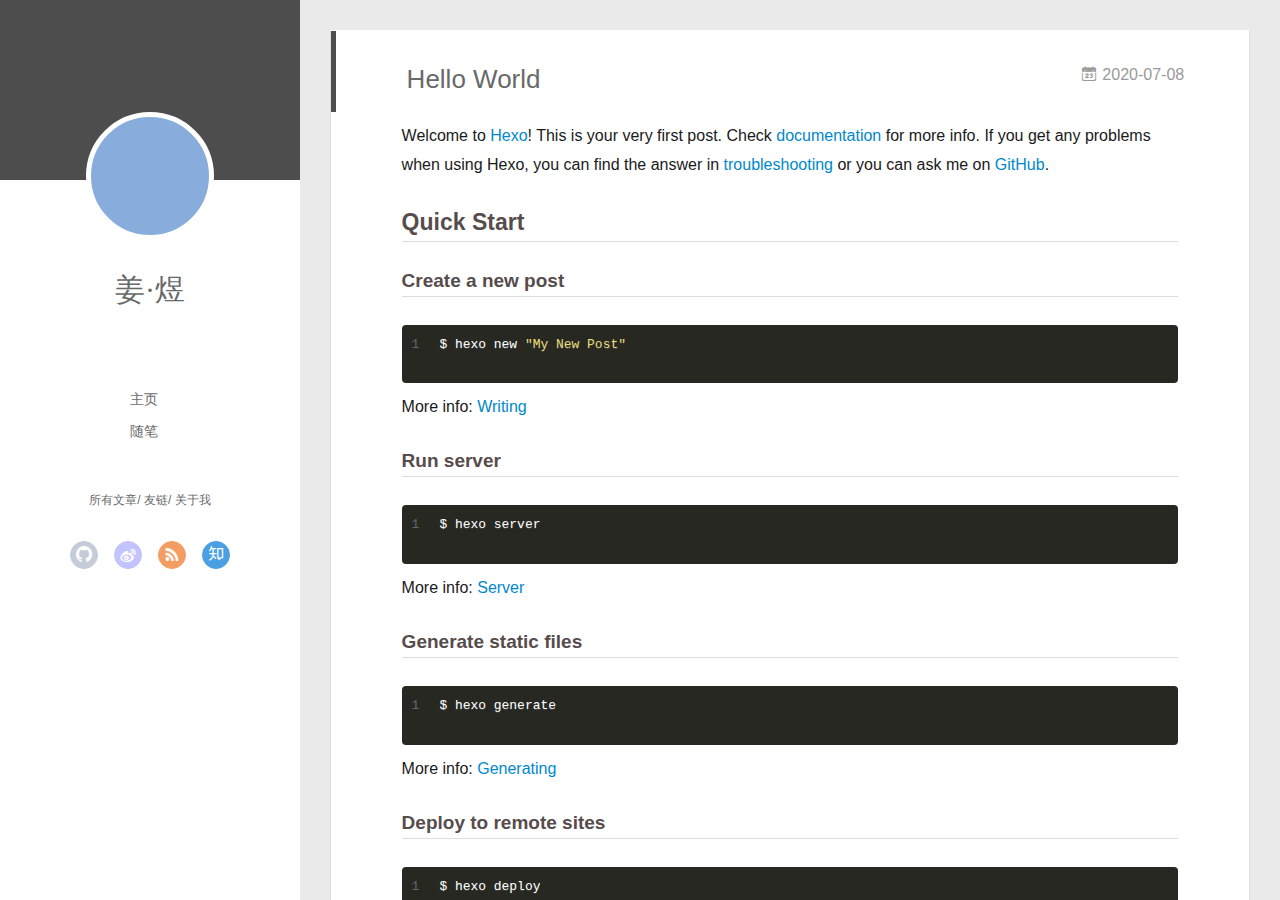
==== commit 86664b38: "Site updated: 2020-07-09 10:22:01" ====
--- a/index.html
+++ b/index.html
@@ -1,250 +1,167 @@
 <!DOCTYPE html>
 <html>
-<head>
+  <head>
   <meta charset="utf-8">
-  
   <meta name="renderer" content="webkit">
   <meta http-equiv="X-UA-Compatible" content="IE=edge" >
   <link rel="dns-prefetch" href="http://yoursite.com">
-  <title>Hexo</title>
+  <title>Even's blog</title>
   <meta name="viewport" content="width=device-width, initial-scale=1, maximum-scale=1">
   <meta property="og:type" content="website">
-<meta property="og:title" content="Hexo">
-<meta property="og:url" content="http://yoursite.com/index.html">
-<meta property="og:site_name" content="Hexo">
-<meta property="og:locale" content="en_US">
-<meta property="article:author" content="John Doe">
-<meta name="twitter:card" content="summary">
-  
-    <link rel="alternative" href="/atom.xml" title="Hexo" type="application/atom+xml">
-  
-  
-    <link rel="icon" href="/favicon.png">
-  
+  <meta property="og:title" content="Hexo">
+  <meta property="og:url" content="http://yoursite.com/index.html">
+  <meta property="og:site_name" content="Hexo">
+  <meta property="og:locale" content="en_US">
+  <meta property="article:author" content="John Doe">
+  <meta name="twitter:card" content="summary">
+  <link rel="alternative" href="/atom.xml" title="Hexo" type="application/atom+xml">
+  <link rel="icon" href="/favicon.png">
   <link rel="stylesheet" type="text/css" href="/./main.0cf68a.css">
   <style type="text/css">
-  
-    #container.show {
-      background: linear-gradient(200deg,#a0cfe4,#e8c37e);
-    }
-  </style>
-  
+#container.show {
+	background: linear-gradient(200deg, #a0cfe4, #e8c37e);
+}
+</style>
+  <meta name="generator" content="Hexo 4.2.1">
+  </head>
 
-  
-
-<meta name="generator" content="Hexo 4.2.1"></head>
-
-<body>
+  <body>
   <div id="container" q-class="show:isCtnShow">
     <canvas id="anm-canvas" class="anm-canvas"></canvas>
     <div class="left-col" q-class="show:isShow">
-      
-<div class="overlay" style="background: #4d4d4d"></div>
-<div class="intrude-less">
-	<header id="header" class="inner">
-		<a href="/" class="profilepic">
-			<img src="" class="js-avatar">
-		</a>
-		<hgroup>
-		  <h1 class="header-author"><a href="/">John Doe</a></h1>
-		</hgroup>
-		
-
-		<nav class="header-menu">
-			<ul>
-			
-				<li><a href="/">主页</a></li>
-	        
-				<li><a href="/tags/%E9%9A%8F%E7%AC%94/">随笔</a></li>
-	        
-			</ul>
-		</nav>
-		<nav class="header-smart-menu">
-    		
-    			
-    			<a q-on="click: openSlider(e, 'innerArchive')" href="javascript:void(0)">所有文章</a>
-    			
-            
-    			
-    			<a q-on="click: openSlider(e, 'friends')" href="javascript:void(0)">友链</a>
-    			
-            
-    			
-    			<a q-on="click: openSlider(e, 'aboutme')" href="javascript:void(0)">关于我</a>
-    			
-            
-		</nav>
-		<nav class="header-nav">
-			<div class="social">
-				
-					<a class="github" target="_blank" href="#" title="github"><i class="icon-github"></i></a>
-		        
-					<a class="weibo" target="_blank" href="#" title="weibo"><i class="icon-weibo"></i></a>
-		        
-					<a class="rss" target="_blank" href="#" title="rss"><i class="icon-rss"></i></a>
-		        
-					<a class="zhihu" target="_blank" href="#" title="zhihu"><i class="icon-zhihu"></i></a>
-		        
-			</div>
-		</nav>
-	</header>		
-</div>
-
+      <div class="overlay" style="background: #4d4d4d"></div>
+      <div class="intrude-less">
+        <header id="header" class="inner"> <a href="/" class="profilepic"> <img src="" class="js-avatar"> </a>
+          <hgroup>
+            <h1 class="header-author"><a href="/">姜·煜</a></h1>
+          </hgroup>
+          <nav class="header-menu">
+            <ul>
+              <li><a href="/">主页</a></li>
+              <li><a href="/tags/%E9%9A%8F%E7%AC%94/">随笔</a></li>
+            </ul>
+          </nav>
+          <nav class="header-smart-menu"> <a q-on="click: openSlider(e, 'innerArchive')" href="javascript:void(0)">所有文章</a> <a q-on="click: openSlider(e, 'friends')" href="javascript:void(0)">友链</a> <a q-on="click: openSlider(e, 'aboutme')" href="javascript:void(0)">关于我</a> </nav>
+          <nav class="header-nav">
+            <div class="social"> <a class="github" target="_blank" href="#" title="github"><i class="icon-github"></i></a> <a class="weibo" target="_blank" href="#" title="weibo"><i class="icon-weibo"></i></a> <a class="rss" target="_blank" href="#" title="rss"><i class="icon-rss"></i></a> <a class="zhihu" target="_blank" href="#" title="zhihu"><i class="icon-zhihu"></i></a> </div>
+          </nav>
+        </header>
+      </div>
     </div>
     <div class="mid-col" q-class="show:isShow,hide:isShow|isFalse">
-      
-<nav id="mobile-nav">
-  	<div class="overlay js-overlay" style="background: #4d4d4d"></div>
-	<div class="btnctn js-mobile-btnctn">
-  		<div class="slider-trigger list" q-on="click: openSlider(e)"><i class="icon icon-sort"></i></div>
-	</div>
-	<div class="intrude-less">
-		<header id="header" class="inner">
-			<div class="profilepic">
-				<img src="" class="js-avatar">
-			</div>
-			<hgroup>
-			  <h1 class="header-author js-header-author">John Doe</h1>
-			</hgroup>
-			
-			
-			
-				
-			
-				
-			
-			
-			
-			<nav class="header-nav">
-				<div class="social">
-					
-						<a class="github" target="_blank" href="#" title="github"><i class="icon-github"></i></a>
-			        
-						<a class="weibo" target="_blank" href="#" title="weibo"><i class="icon-weibo"></i></a>
-			        
-						<a class="rss" target="_blank" href="#" title="rss"><i class="icon-rss"></i></a>
-			        
-						<a class="zhihu" target="_blank" href="#" title="zhihu"><i class="icon-zhihu"></i></a>
-			        
-				</div>
-			</nav>
-
-			<nav class="header-menu js-header-menu">
-				<ul style="width: 50%">
-				
-				
-					<li style="width: 50%"><a href="/">主页</a></li>
-		        
-					<li style="width: 50%"><a href="/tags/%E9%9A%8F%E7%AC%94/">随笔</a></li>
-		        
-				</ul>
-			</nav>
-		</header>				
-	</div>
-	<div class="mobile-mask" style="display:none" q-show="isShow"></div>
-</nav>
-
+      <nav id="mobile-nav">
+        <div class="overlay js-overlay" style="background: #4d4d4d"></div>
+        <div class="btnctn js-mobile-btnctn">
+          <div class="slider-trigger list" q-on="click: openSlider(e)"><i class="icon icon-sort"></i></div>
+        </div>
+        <div class="intrude-less">
+          <header id="header" class="inner">
+            <div class="profilepic"> <img src="" class="js-avatar"> </div>
+            <hgroup>
+              <h1 class="header-author js-header-author">姜·煜</h1>
+            </hgroup>
+            <nav class="header-nav">
+              <div class="social"> <a class="github" target="_blank" href="#" title="github"><i class="icon-github"></i></a> <a class="weibo" target="_blank" href="#" title="weibo"><i class="icon-weibo"></i></a> <a class="rss" target="_blank" href="#" title="rss"><i class="icon-rss"></i></a> <a class="zhihu" target="_blank" href="#" title="zhihu"><i class="icon-zhihu"></i></a> </div>
+            </nav>
+            <nav class="header-menu js-header-menu">
+              <ul style="width: 50%">
+                <li style="width: 50%"><a href="/">主页</a></li>
+                <li style="width: 50%"><a href="/tags/%E9%9A%8F%E7%AC%94/">随笔</a></li>
+              </ul>
+            </nav>
+          </header>
+        </div>
+        <div class="mobile-mask" style="display:none" q-show="isShow"></div>
+      </nav>
       <div id="wrapper" class="body-wrap">
         <div class="menu-l">
           <div class="canvas-wrap">
             <canvas data-colors="#eaeaea" data-sectionHeight="100" data-contentId="js-content" id="myCanvas1" class="anm-canvas"></canvas>
           </div>
           <div id="js-content" class="content-ll">
-            
-  
-    <article id="post-hello-world" class="article article-type-post  article-index" itemscope itemprop="blogPost">
-  <div class="article-inner">
-    
-      <header class="article-header">
-        
-  
-    <h1 itemprop="name">
-      <a class="article-title" href="/2020/07/08/hello-world/">Hello World</a>
-    </h1>
-  
-
-        
-        <a href="/2020/07/08/hello-world/" class="archive-article-date">
-  	<time datetime="2020-07-08T15:00:59.165Z" itemprop="datePublished"><i class="icon-calendar icon"></i>2020-07-08</time>
-</a>
-        
-      </header>
-    
-    <div class="article-entry" itemprop="articleBody">
-      
-        <p>Welcome to <a href="https://hexo.io/" target="_blank" rel="noopener">Hexo</a>! This is your very first post. Check <a href="https://hexo.io/docs/" target="_blank" rel="noopener">documentation</a> for more info. If you get any problems when using Hexo, you can find the answer in <a href="https://hexo.io/docs/troubleshooting.html" target="_blank" rel="noopener">troubleshooting</a> or you can ask me on <a href="https://github.com/hexojs/hexo/issues" target="_blank" rel="noopener">GitHub</a>.</p>
-<h2 id="Quick-Start"><a href="#Quick-Start" class="headerlink" title="Quick Start"></a>Quick Start</h2><h3 id="Create-a-new-post"><a href="#Create-a-new-post" class="headerlink" title="Create a new post"></a>Create a new post</h3><figure class="highlight bash"><table><tr><td class="gutter"><pre><span class="line">1</span><br></pre></td><td class="code"><pre><span class="line">$ hexo new <span class="string">"My New Post"</span></span><br></pre></td></tr></table></figure>
-
-<p>More info: <a href="https://hexo.io/docs/writing.html" target="_blank" rel="noopener">Writing</a></p>
-<h3 id="Run-server"><a href="#Run-server" class="headerlink" title="Run server"></a>Run server</h3><figure class="highlight bash"><table><tr><td class="gutter"><pre><span class="line">1</span><br></pre></td><td class="code"><pre><span class="line">$ hexo server</span><br></pre></td></tr></table></figure>
-
-<p>More info: <a href="https://hexo.io/docs/server.html" target="_blank" rel="noopener">Server</a></p>
-<h3 id="Generate-static-files"><a href="#Generate-static-files" class="headerlink" title="Generate static files"></a>Generate static files</h3><figure class="highlight bash"><table><tr><td class="gutter"><pre><span class="line">1</span><br></pre></td><td class="code"><pre><span class="line">$ hexo generate</span><br></pre></td></tr></table></figure>
-
-<p>More info: <a href="https://hexo.io/docs/generating.html" target="_blank" rel="noopener">Generating</a></p>
-<h3 id="Deploy-to-remote-sites"><a href="#Deploy-to-remote-sites" class="headerlink" title="Deploy to remote sites"></a>Deploy to remote sites</h3><figure class="highlight bash"><table><tr><td class="gutter"><pre><span class="line">1</span><br></pre></td><td class="code"><pre><span class="line">$ hexo deploy</span><br></pre></td></tr></table></figure>
-
-<p>More info: <a href="https://hexo.io/docs/one-command-deployment.html" target="_blank" rel="noopener">Deployment</a></p>
-
-      
-
-      
-    </div>
-    <div class="article-info article-info-index">
-      
-      
-      
-
-      
-        <p class="article-more-link">
-          <a class="article-more-a" href="/2020/07/08/hello-world/">展开全文 >></a>
-        </p>
-      
-
-      
-      <div class="clearfix"></div>
-    </div>
-  </div>
-</article>
-
-<aside class="wrap-side-operation">
-    <div class="mod-side-operation">
-        
-        <div class="jump-container" id="js-jump-container" style="display:none;">
-            <a href="javascript:void(0)" class="mod-side-operation__jump-to-top">
-                <i class="icon-font icon-back"></i>
-            </a>
-            <div id="js-jump-plan-container" class="jump-plan-container" style="top: -11px;">
-                <i class="icon-font icon-plane jump-plane"></i>
-            </div>
-        </div>
-        
-        
-    </div>
-</aside>
-
-
-
-
-  
-  
-
-
+            <article id="post-hello-world" class="article article-type-post  article-index" itemscope itemprop="blogPost">
+              <div class="article-inner">
+                <header class="article-header">
+                  <h1 itemprop="name"> <a class="article-title" href="/2020/07/08/hello-world/">Hello World</a> </h1>
+                  <a href="/2020/07/08/hello-world/" class="archive-article-date">
+                  <time datetime="2020-07-08T15:00:59.165Z" itemprop="datePublished"><i class="icon-calendar icon"></i>2020-07-08</time>
+                  </a> </header>
+                <div class="article-entry" itemprop="articleBody">
+                  <p>Welcome to <a href="https://hexo.io/" target="_blank" rel="noopener">Hexo</a>! This is your very first post. Check <a href="https://hexo.io/docs/" target="_blank" rel="noopener">documentation</a> for more info. If you get any problems when using Hexo, you can find the answer in <a href="https://hexo.io/docs/troubleshooting.html" target="_blank" rel="noopener">troubleshooting</a> or you can ask me on <a href="https://github.com/hexojs/hexo/issues" target="_blank" rel="noopener">GitHub</a>.</p>
+                  <h2 id="Quick-Start"><a href="#Quick-Start" class="headerlink" title="Quick Start"></a>Quick Start</h2>
+                  <h3 id="Create-a-new-post"><a href="#Create-a-new-post" class="headerlink" title="Create a new post"></a>Create a new post</h3>
+                  <figure class="highlight bash">
+                    <table>
+                      <tr>
+                        <td class="gutter"><pre><span class="line">1</span><br>
+</pre></td>
+                        <td class="code"><pre><span class="line">$ hexo new <span class="string">"My New Post"</span></span><br>
+</pre></td>
+                      </tr>
+                    </table>
+                  </figure>
+                  <p>More info: <a href="https://hexo.io/docs/writing.html" target="_blank" rel="noopener">Writing</a></p>
+                  <h3 id="Run-server"><a href="#Run-server" class="headerlink" title="Run server"></a>Run server</h3>
+                  <figure class="highlight bash">
+                    <table>
+                      <tr>
+                        <td class="gutter"><pre><span class="line">1</span><br>
+</pre></td>
+                        <td class="code"><pre><span class="line">$ hexo server</span><br>
+</pre></td>
+                      </tr>
+                    </table>
+                  </figure>
+                  <p>More info: <a href="https://hexo.io/docs/server.html" target="_blank" rel="noopener">Server</a></p>
+                  <h3 id="Generate-static-files"><a href="#Generate-static-files" class="headerlink" title="Generate static files"></a>Generate static files</h3>
+                  <figure class="highlight bash">
+                    <table>
+                      <tr>
+                        <td class="gutter"><pre><span class="line">1</span><br>
+</pre></td>
+                        <td class="code"><pre><span class="line">$ hexo generate</span><br>
+</pre></td>
+                      </tr>
+                    </table>
+                  </figure>
+                  <p>More info: <a href="https://hexo.io/docs/generating.html" target="_blank" rel="noopener">Generating</a></p>
+                  <h3 id="Deploy-to-remote-sites"><a href="#Deploy-to-remote-sites" class="headerlink" title="Deploy to remote sites"></a>Deploy to remote sites</h3>
+                  <figure class="highlight bash">
+                    <table>
+                      <tr>
+                        <td class="gutter"><pre><span class="line">1</span><br>
+</pre></td>
+                        <td class="code"><pre><span class="line">$ hexo deploy</span><br>
+</pre></td>
+                      </tr>
+                    </table>
+                  </figure>
+                  <p>More info: <a href="https://hexo.io/docs/one-command-deployment.html" target="_blank" rel="noopener">Deployment</a></p>
+                </div>
+                <div class="article-info article-info-index">
+                  <p class="article-more-link"> <a class="article-more-a" href="/2020/07/08/hello-world/">展开全文 >></a> </p>
+                  <div class="clearfix"></div>
+                </div>
+              </div>
+            </article>
+            <aside class="wrap-side-operation">
+              <div class="mod-side-operation">
+                <div class="jump-container" id="js-jump-container" style="display:none;"> <a href="javascript:void(0)" class="mod-side-operation__jump-to-top"> <i class="icon-font icon-back"></i> </a>
+                  <div id="js-jump-plan-container" class="jump-plan-container" style="top: -11px;"> <i class="icon-font icon-plane jump-plane"></i> </div>
+                </div>
+              </div>
+            </aside>
           </div>
         </div>
       </div>
       <footer id="footer">
-  <div class="outer">
-    <div id="footer-info">
-    	<div class="footer-left">
-    		&copy; 2020 John Doe
-    	</div>
-      	<div class="footer-right">
-      		<a href="http://hexo.io/" target="_blank">Hexo</a>  Theme <a href="https://github.com/litten/hexo-theme-yilia" target="_blank">Yilia</a> by Litten
-      	</div>
-    </div>
-  </div>
-</footer>
+        <div class="outer">
+          <div id="footer-info">
+            <div class="footer-left"> &copy; 2020 姜·煜</div>
+            <div class="footer-right"> <a href="http://hexo.io/" target="_blank">Hexo</a> Theme <a href="https://github.com/litten/hexo-theme-yilia" target="_blank">Yilia</a> by Litten </div>
+          </div>
+        </div>
+      </footer>
     </div>
     <script>
 	var yiliaConfig = {
@@ -260,219 +177,101 @@
 		innerArchive: true,
 		showTags: false
 	}
-</script>
-
-<script>!function(t){function n(e){if(r[e])return r[e].exports;var i=r[e]={exports:{},id:e,loaded:!1};return t[e].call(i.exports,i,i.exports,n),i.loaded=!0,i.exports}var r={};n.m=t,n.c=r,n.p="./",n(0)}([function(t,n,r){r(195),t.exports=r(191)},function(t,n,r){var e=r(3),i=r(52),o=r(27),u=r(28),c=r(53),f="prototype",a=function(t,n,r){var s,l,h,v,p=t&a.F,d=t&a.G,y=t&a.S,g=t&a.P,b=t&a.B,m=d?e:y?e[n]||(e[n]={}):(e[n]||{})[f],x=d?i:i[n]||(i[n]={}),w=x[f]||(x[f]={});d&&(r=n);for(s in r)l=!p&&m&&void 0!==m[s],h=(l?m:r)[s],v=b&&l?c(h,e):g&&"function"==typeof h?c(Function.call,h):h,m&&u(m,s,h,t&a.U),x[s]!=h&&o(x,s,v),g&&w[s]!=h&&(w[s]=h)};e.core=i,a.F=1,a.G=2,a.S=4,a.P=8,a.B=16,a.W=32,a.U=64,a.R=128,t.exports=a},function(t,n,r){var e=r(6);t.exports=function(t){if(!e(t))throw TypeError(t+" is not an object!");return t}},function(t,n){var r=t.exports="undefined"!=typeof window&&window.Math==Math?window:"undefined"!=typeof self&&self.Math==Math?self:Function("return this")();"number"==typeof __g&&(__g=r)},function(t,n){t.exports=function(t){try{return!!t()}catch(t){return!0}}},function(t,n){var r=t.exports="undefined"!=typeof window&&window.Math==Math?window:"undefined"!=typeof self&&self.Math==Math?self:Function("return this")();"number"==typeof __g&&(__g=r)},function(t,n){t.exports=function(t){return"object"==typeof t?null!==t:"function"==typeof t}},function(t,n,r){var e=r(126)("wks"),i=r(76),o=r(3).Symbol,u="function"==typeof o;(t.exports=function(t){return e[t]||(e[t]=u&&o[t]||(u?o:i)("Symbol."+t))}).store=e},function(t,n){var r={}.hasOwnProperty;t.exports=function(t,n){return r.call(t,n)}},function(t,n,r){var e=r(94),i=r(33);t.exports=function(t){return e(i(t))}},function(t,n,r){t.exports=!r(4)(function(){return 7!=Object.defineProperty({},"a",{get:function(){return 7}}).a})},function(t,n,r){var e=r(2),i=r(167),o=r(50),u=Object.defineProperty;n.f=r(10)?Object.defineProperty:function(t,n,r){if(e(t),n=o(n,!0),e(r),i)try{return u(t,n,r)}catch(t){}if("get"in r||"set"in r)throw TypeError("Accessors not supported!");return"value"in r&&(t[n]=r.value),t}},function(t,n,r){t.exports=!r(18)(function(){return 7!=Object.defineProperty({},"a",{get:function(){return 7}}).a})},function(t,n,r){var e=r(14),i=r(22);t.exports=r(12)?function(t,n,r){return e.f(t,n,i(1,r))}:function(t,n,r){return t[n]=r,t}},function(t,n,r){var e=r(20),i=r(58),o=r(42),u=Object.defineProperty;n.f=r(12)?Object.defineProperty:function(t,n,r){if(e(t),n=o(n,!0),e(r),i)try{return u(t,n,r)}catch(t){}if("get"in r||"set"in r)throw TypeError("Accessors not supported!");return"value"in r&&(t[n]=r.value),t}},function(t,n,r){var e=r(40)("wks"),i=r(23),o=r(5).Symbol,u="function"==typeof o;(t.exports=function(t){return e[t]||(e[t]=u&&o[t]||(u?o:i)("Symbol."+t))}).store=e},function(t,n,r){var e=r(67),i=Math.min;t.exports=function(t){return t>0?i(e(t),9007199254740991):0}},function(t,n,r){var e=r(46);t.exports=function(t){return Object(e(t))}},function(t,n){t.exports=function(t){try{return!!t()}catch(t){return!0}}},function(t,n,r){var e=r(63),i=r(34);t.exports=Object.keys||function(t){return e(t,i)}},function(t,n,r){var e=r(21);t.exports=function(t){if(!e(t))throw TypeError(t+" is not an object!");return t}},function(t,n){t.exports=function(t){return"object"==typeof t?null!==t:"function"==typeof t}},function(t,n){t.exports=function(t,n){return{enumerable:!(1&t),configurable:!(2&t),writable:!(4&t),value:n}}},function(t,n){var r=0,e=Math.random();t.exports=function(t){return"Symbol(".concat(void 0===t?"":t,")_",(++r+e).toString(36))}},function(t,n){var r={}.hasOwnProperty;t.exports=function(t,n){return r.call(t,n)}},function(t,n){var r=t.exports={version:"2.4.0"};"number"==typeof __e&&(__e=r)},function(t,n){t.exports=function(t){if("function"!=typeof t)throw TypeError(t+" is not a function!");return t}},function(t,n,r){var e=r(11),i=r(66);t.exports=r(10)?function(t,n,r){return e.f(t,n,i(1,r))}:function(t,n,r){return t[n]=r,t}},function(t,n,r){var e=r(3),i=r(27),o=r(24),u=r(76)("src"),c="toString",f=Function[c],a=(""+f).split(c);r(52).inspectSource=function(t){return f.call(t)},(t.exports=function(t,n,r,c){var f="function"==typeof r;f&&(o(r,"name")||i(r,"name",n)),t[n]!==r&&(f&&(o(r,u)||i(r,u,t[n]?""+t[n]:a.join(String(n)))),t===e?t[n]=r:c?t[n]?t[n]=r:i(t,n,r):(delete t[n],i(t,n,r)))})(Function.prototype,c,function(){return"function"==typeof this&&this[u]||f.call(this)})},function(t,n,r){var e=r(1),i=r(4),o=r(46),u=function(t,n,r,e){var i=String(o(t)),u="<"+n;return""!==r&&(u+=" "+r+'="'+String(e).replace(/"/g,"&quot;")+'"'),u+">"+i+"</"+n+">"};t.exports=function(t,n){var r={};r[t]=n(u),e(e.P+e.F*i(function(){var n=""[t]('"');return n!==n.toLowerCase()||n.split('"').length>3}),"String",r)}},function(t,n,r){var e=r(115),i=r(46);t.exports=function(t){return e(i(t))}},function(t,n,r){var e=r(116),i=r(66),o=r(30),u=r(50),c=r(24),f=r(167),a=Object.getOwnPropertyDescriptor;n.f=r(10)?a:function(t,n){if(t=o(t),n=u(n,!0),f)try{return a(t,n)}catch(t){}if(c(t,n))return i(!e.f.call(t,n),t[n])}},function(t,n,r){var e=r(24),i=r(17),o=r(145)("IE_PROTO"),u=Object.prototype;t.exports=Object.getPrototypeOf||function(t){return t=i(t),e(t,o)?t[o]:"function"==typeof t.constructor&&t instanceof t.constructor?t.constructor.prototype:t instanceof Object?u:null}},function(t,n){t.exports=function(t){if(void 0==t)throw TypeError("Can't call method on  "+t);return t}},function(t,n){t.exports="constructor,hasOwnProperty,isPrototypeOf,propertyIsEnumerable,toLocaleString,toString,valueOf".split(",")},function(t,n){t.exports={}},function(t,n){t.exports=!0},function(t,n){n.f={}.propertyIsEnumerable},function(t,n,r){var e=r(14).f,i=r(8),o=r(15)("toStringTag");t.exports=function(t,n,r){t&&!i(t=r?t:t.prototype,o)&&e(t,o,{configurable:!0,value:n})}},function(t,n,r){var e=r(40)("keys"),i=r(23);t.exports=function(t){return e[t]||(e[t]=i(t))}},function(t,n,r){var e=r(5),i="__core-js_shared__",o=e[i]||(e[i]={});t.exports=function(t){return o[t]||(o[t]={})}},function(t,n){var r=Math.ceil,e=Math.floor;t.exports=function(t){return isNaN(t=+t)?0:(t>0?e:r)(t)}},function(t,n,r){var e=r(21);t.exports=function(t,n){if(!e(t))return t;var r,i;if(n&&"function"==typeof(r=t.toString)&&!e(i=r.call(t)))return i;if("function"==typeof(r=t.valueOf)&&!e(i=r.call(t)))return i;if(!n&&"function"==typeof(r=t.toString)&&!e(i=r.call(t)))return i;throw TypeError("Can't convert object to primitive value")}},function(t,n,r){var e=r(5),i=r(25),o=r(36),u=r(44),c=r(14).f;t.exports=function(t){var n=i.Symbol||(i.Symbol=o?{}:e.Symbol||{});"_"==t.charAt(0)||t in n||c(n,t,{value:u.f(t)})}},function(t,n,r){n.f=r(15)},function(t,n){var r={}.toString;t.exports=function(t){return r.call(t).slice(8,-1)}},function(t,n){t.exports=function(t){if(void 0==t)throw TypeError("Can't call method on  "+t);return t}},function(t,n,r){var e=r(4);t.exports=function(t,n){return!!t&&e(function(){n?t.call(null,function(){},1):t.call(null)})}},function(t,n,r){var e=r(53),i=r(115),o=r(17),u=r(16),c=r(203);t.exports=function(t,n){var r=1==t,f=2==t,a=3==t,s=4==t,l=6==t,h=5==t||l,v=n||c;return function(n,c,p){for(var d,y,g=o(n),b=i(g),m=e(c,p,3),x=u(b.length),w=0,S=r?v(n,x):f?v(n,0):void 0;x>w;w++)if((h||w in b)&&(d=b[w],y=m(d,w,g),t))if(r)S[w]=y;else if(y)switch(t){case 3:return!0;case 5:return d;case 6:return w;case 2:S.push(d)}else if(s)return!1;return l?-1:a||s?s:S}}},function(t,n,r){var e=r(1),i=r(52),o=r(4);t.exports=function(t,n){var r=(i.Object||{})[t]||Object[t],u={};u[t]=n(r),e(e.S+e.F*o(function(){r(1)}),"Object",u)}},function(t,n,r){var e=r(6);t.exports=function(t,n){if(!e(t))return t;var r,i;if(n&&"function"==typeof(r=t.toString)&&!e(i=r.call(t)))return i;if("function"==typeof(r=t.valueOf)&&!e(i=r.call(t)))return i;if(!n&&"function"==typeof(r=t.toString)&&!e(i=r.call(t)))return i;throw TypeError("Can't convert object to primitive value")}},function(t,n,r){var e=r(5),i=r(25),o=r(91),u=r(13),c="prototype",f=function(t,n,r){var a,s,l,h=t&f.F,v=t&f.G,p=t&f.S,d=t&f.P,y=t&f.B,g=t&f.W,b=v?i:i[n]||(i[n]={}),m=b[c],x=v?e:p?e[n]:(e[n]||{})[c];v&&(r=n);for(a in r)(s=!h&&x&&void 0!==x[a])&&a in b||(l=s?x[a]:r[a],b[a]=v&&"function"!=typeof x[a]?r[a]:y&&s?o(l,e):g&&x[a]==l?function(t){var n=function(n,r,e){if(this instanceof t){switch(arguments.length){case 0:return new t;case 1:return new t(n);case 2:return new t(n,r)}return new t(n,r,e)}return t.apply(this,arguments)};return n[c]=t[c],n}(l):d&&"function"==typeof l?o(Function.call,l):l,d&&((b.virtual||(b.virtual={}))[a]=l,t&f.R&&m&&!m[a]&&u(m,a,l)))};f.F=1,f.G=2,f.S=4,f.P=8,f.B=16,f.W=32,f.U=64,f.R=128,t.exports=f},function(t,n){var r=t.exports={version:"2.4.0"};"number"==typeof __e&&(__e=r)},function(t,n,r){var e=r(26);t.exports=function(t,n,r){if(e(t),void 0===n)return t;switch(r){case 1:return function(r){return t.call(n,r)};case 2:return function(r,e){return t.call(n,r,e)};case 3:return function(r,e,i){return t.call(n,r,e,i)}}return function(){return t.apply(n,arguments)}}},function(t,n,r){var e=r(183),i=r(1),o=r(126)("metadata"),u=o.store||(o.store=new(r(186))),c=function(t,n,r){var i=u.get(t);if(!i){if(!r)return;u.set(t,i=new e)}var o=i.get(n);if(!o){if(!r)return;i.set(n,o=new e)}return o},f=function(t,n,r){var e=c(n,r,!1);return void 0!==e&&e.has(t)},a=function(t,n,r){var e=c(n,r,!1);return void 0===e?void 0:e.get(t)},s=function(t,n,r,e){c(r,e,!0).set(t,n)},l=function(t,n){var r=c(t,n,!1),e=[];return r&&r.forEach(function(t,n){e.push(n)}),e},h=function(t){return void 0===t||"symbol"==typeof t?t:String(t)},v=function(t){i(i.S,"Reflect",t)};t.exports={store:u,map:c,has:f,get:a,set:s,keys:l,key:h,exp:v}},function(t,n,r){"use strict";if(r(10)){var e=r(69),i=r(3),o=r(4),u=r(1),c=r(127),f=r(152),a=r(53),s=r(68),l=r(66),h=r(27),v=r(73),p=r(67),d=r(16),y=r(75),g=r(50),b=r(24),m=r(180),x=r(114),w=r(6),S=r(17),_=r(137),O=r(70),E=r(32),P=r(71).f,j=r(154),F=r(76),M=r(7),A=r(48),N=r(117),T=r(146),I=r(155),k=r(80),L=r(123),R=r(74),C=r(130),D=r(160),U=r(11),W=r(31),G=U.f,B=W.f,V=i.RangeError,z=i.TypeError,q=i.Uint8Array,K="ArrayBuffer",J="Shared"+K,Y="BYTES_PER_ELEMENT",H="prototype",$=Array[H],X=f.ArrayBuffer,Q=f.DataView,Z=A(0),tt=A(2),nt=A(3),rt=A(4),et=A(5),it=A(6),ot=N(!0),ut=N(!1),ct=I.values,ft=I.keys,at=I.entries,st=$.lastIndexOf,lt=$.reduce,ht=$.reduceRight,vt=$.join,pt=$.sort,dt=$.slice,yt=$.toString,gt=$.toLocaleString,bt=M("iterator"),mt=M("toStringTag"),xt=F("typed_constructor"),wt=F("def_constructor"),St=c.CONSTR,_t=c.TYPED,Ot=c.VIEW,Et="Wrong length!",Pt=A(1,function(t,n){return Tt(T(t,t[wt]),n)}),jt=o(function(){return 1===new q(new Uint16Array([1]).buffer)[0]}),Ft=!!q&&!!q[H].set&&o(function(){new q(1).set({})}),Mt=function(t,n){if(void 0===t)throw z(Et);var r=+t,e=d(t);if(n&&!m(r,e))throw V(Et);return e},At=function(t,n){var r=p(t);if(r<0||r%n)throw V("Wrong offset!");return r},Nt=function(t){if(w(t)&&_t in t)return t;throw z(t+" is not a typed array!")},Tt=function(t,n){if(!(w(t)&&xt in t))throw z("It is not a typed array constructor!");return new t(n)},It=function(t,n){return kt(T(t,t[wt]),n)},kt=function(t,n){for(var r=0,e=n.length,i=Tt(t,e);e>r;)i[r]=n[r++];return i},Lt=function(t,n,r){G(t,n,{get:function(){return this._d[r]}})},Rt=function(t){var n,r,e,i,o,u,c=S(t),f=arguments.length,s=f>1?arguments[1]:void 0,l=void 0!==s,h=j(c);if(void 0!=h&&!_(h)){for(u=h.call(c),e=[],n=0;!(o=u.next()).done;n++)e.push(o.value);c=e}for(l&&f>2&&(s=a(s,arguments[2],2)),n=0,r=d(c.length),i=Tt(this,r);r>n;n++)i[n]=l?s(c[n],n):c[n];return i},Ct=function(){for(var t=0,n=arguments.length,r=Tt(this,n);n>t;)r[t]=arguments[t++];return r},Dt=!!q&&o(function(){gt.call(new q(1))}),Ut=function(){return gt.apply(Dt?dt.call(Nt(this)):Nt(this),arguments)},Wt={copyWithin:function(t,n){return D.call(Nt(this),t,n,arguments.length>2?arguments[2]:void 0)},every:function(t){return rt(Nt(this),t,arguments.length>1?arguments[1]:void 0)},fill:function(t){return C.apply(Nt(this),arguments)},filter:function(t){return It(this,tt(Nt(this),t,arguments.length>1?arguments[1]:void 0))},find:function(t){return et(Nt(this),t,arguments.length>1?arguments[1]:void 0)},findIndex:function(t){return it(Nt(this),t,arguments.length>1?arguments[1]:void 0)},forEach:function(t){Z(Nt(this),t,arguments.length>1?arguments[1]:void 0)},indexOf:function(t){return ut(Nt(this),t,arguments.length>1?arguments[1]:void 0)},includes:function(t){return ot(Nt(this),t,arguments.length>1?arguments[1]:void 0)},join:function(t){return vt.apply(Nt(this),arguments)},lastIndexOf:function(t){return st.apply(Nt(this),arguments)},map:function(t){return Pt(Nt(this),t,arguments.length>1?arguments[1]:void 0)},reduce:function(t){return lt.apply(Nt(this),arguments)},reduceRight:function(t){return ht.apply(Nt(this),arguments)},reverse:function(){for(var t,n=this,r=Nt(n).length,e=Math.floor(r/2),i=0;i<e;)t=n[i],n[i++]=n[--r],n[r]=t;return n},some:function(t){return nt(Nt(this),t,arguments.length>1?arguments[1]:void 0)},sort:function(t){return pt.call(Nt(this),t)},subarray:function(t,n){var r=Nt(this),e=r.length,i=y(t,e);return new(T(r,r[wt]))(r.buffer,r.byteOffset+i*r.BYTES_PER_ELEMENT,d((void 0===n?e:y(n,e))-i))}},Gt=function(t,n){return It(this,dt.call(Nt(this),t,n))},Bt=function(t){Nt(this);var n=At(arguments[1],1),r=this.length,e=S(t),i=d(e.length),o=0;if(i+n>r)throw V(Et);for(;o<i;)this[n+o]=e[o++]},Vt={entries:function(){return at.call(Nt(this))},keys:function(){return ft.call(Nt(this))},values:function(){return ct.call(Nt(this))}},zt=function(t,n){return w(t)&&t[_t]&&"symbol"!=typeof n&&n in t&&String(+n)==String(n)},qt=function(t,n){return zt(t,n=g(n,!0))?l(2,t[n]):B(t,n)},Kt=function(t,n,r){return!(zt(t,n=g(n,!0))&&w(r)&&b(r,"value"))||b(r,"get")||b(r,"set")||r.configurable||b(r,"writable")&&!r.writable||b(r,"enumerable")&&!r.enumerable?G(t,n,r):(t[n]=r.value,t)};St||(W.f=qt,U.f=Kt),u(u.S+u.F*!St,"Object",{getOwnPropertyDescriptor:qt,defineProperty:Kt}),o(function(){yt.call({})})&&(yt=gt=function(){return vt.call(this)});var Jt=v({},Wt);v(Jt,Vt),h(Jt,bt,Vt.values),v(Jt,{slice:Gt,set:Bt,constructor:function(){},toString:yt,toLocaleString:Ut}),Lt(Jt,"buffer","b"),Lt(Jt,"byteOffset","o"),Lt(Jt,"byteLength","l"),Lt(Jt,"length","e"),G(Jt,mt,{get:function(){return this[_t]}}),t.exports=function(t,n,r,f){f=!!f;var a=t+(f?"Clamped":"")+"Array",l="Uint8Array"!=a,v="get"+t,p="set"+t,y=i[a],g=y||{},b=y&&E(y),m=!y||!c.ABV,S={},_=y&&y[H],j=function(t,r){var e=t._d;return e.v[v](r*n+e.o,jt)},F=function(t,r,e){var i=t._d;f&&(e=(e=Math.round(e))<0?0:e>255?255:255&e),i.v[p](r*n+i.o,e,jt)},M=function(t,n){G(t,n,{get:function(){return j(this,n)},set:function(t){return F(this,n,t)},enumerable:!0})};m?(y=r(function(t,r,e,i){s(t,y,a,"_d");var o,u,c,f,l=0,v=0;if(w(r)){if(!(r instanceof X||(f=x(r))==K||f==J))return _t in r?kt(y,r):Rt.call(y,r);o=r,v=At(e,n);var p=r.byteLength;if(void 0===i){if(p%n)throw V(Et);if((u=p-v)<0)throw V(Et)}else if((u=d(i)*n)+v>p)throw V(Et);c=u/n}else c=Mt(r,!0),u=c*n,o=new X(u);for(h(t,"_d",{b:o,o:v,l:u,e:c,v:new Q(o)});l<c;)M(t,l++)}),_=y[H]=O(Jt),h(_,"constructor",y)):L(function(t){new y(null),new y(t)},!0)||(y=r(function(t,r,e,i){s(t,y,a);var o;return w(r)?r instanceof X||(o=x(r))==K||o==J?void 0!==i?new g(r,At(e,n),i):void 0!==e?new g(r,At(e,n)):new g(r):_t in r?kt(y,r):Rt.call(y,r):new g(Mt(r,l))}),Z(b!==Function.prototype?P(g).concat(P(b)):P(g),function(t){t in y||h(y,t,g[t])}),y[H]=_,e||(_.constructor=y));var A=_[bt],N=!!A&&("values"==A.name||void 0==A.name),T=Vt.values;h(y,xt,!0),h(_,_t,a),h(_,Ot,!0),h(_,wt,y),(f?new y(1)[mt]==a:mt in _)||G(_,mt,{get:function(){return a}}),S[a]=y,u(u.G+u.W+u.F*(y!=g),S),u(u.S,a,{BYTES_PER_ELEMENT:n,from:Rt,of:Ct}),Y in _||h(_,Y,n),u(u.P,a,Wt),R(a),u(u.P+u.F*Ft,a,{set:Bt}),u(u.P+u.F*!N,a,Vt),u(u.P+u.F*(_.toString!=yt),a,{toString:yt}),u(u.P+u.F*o(function(){new y(1).slice()}),a,{slice:Gt}),u(u.P+u.F*(o(function(){return[1,2].toLocaleString()!=new y([1,2]).toLocaleString()})||!o(function(){_.toLocaleString.call([1,2])})),a,{toLocaleString:Ut}),k[a]=N?A:T,e||N||h(_,bt,T)}}else t.exports=function(){}},function(t,n){var r={}.toString;t.exports=function(t){return r.call(t).slice(8,-1)}},function(t,n,r){var e=r(21),i=r(5).document,o=e(i)&&e(i.createElement);t.exports=function(t){return o?i.createElement(t):{}}},function(t,n,r){t.exports=!r(12)&&!r(18)(function(){return 7!=Object.defineProperty(r(57)("div"),"a",{get:function(){return 7}}).a})},function(t,n,r){"use strict";var e=r(36),i=r(51),o=r(64),u=r(13),c=r(8),f=r(35),a=r(96),s=r(38),l=r(103),h=r(15)("iterator"),v=!([].keys&&"next"in[].keys()),p="keys",d="values",y=function(){return this};t.exports=function(t,n,r,g,b,m,x){a(r,n,g);var w,S,_,O=function(t){if(!v&&t in F)return F[t];switch(t){case p:case d:return function(){return new r(this,t)}}return function(){return new r(this,t)}},E=n+" Iterator",P=b==d,j=!1,F=t.prototype,M=F[h]||F["@@iterator"]||b&&F[b],A=M||O(b),N=b?P?O("entries"):A:void 0,T="Array"==n?F.entries||M:M;if(T&&(_=l(T.call(new t)))!==Object.prototype&&(s(_,E,!0),e||c(_,h)||u(_,h,y)),P&&M&&M.name!==d&&(j=!0,A=function(){return M.call(this)}),e&&!x||!v&&!j&&F[h]||u(F,h,A),f[n]=A,f[E]=y,b)if(w={values:P?A:O(d),keys:m?A:O(p),entries:N},x)for(S in w)S in F||o(F,S,w[S]);else i(i.P+i.F*(v||j),n,w);return w}},function(t,n,r){var e=r(20),i=r(100),o=r(34),u=r(39)("IE_PROTO"),c=function(){},f="prototype",a=function(){var t,n=r(57)("iframe"),e=o.length;for(n.style.display="none",r(93).appendChild(n),n.src="javascript:",t=n.contentWindow.document,t.open(),t.write("<script>document.F=Object<\/script>"),t.close(),a=t.F;e--;)delete a[f][o[e]];return a()};t.exports=Object.create||function(t,n){var r;return null!==t?(c[f]=e(t),r=new c,c[f]=null,r[u]=t):r=a(),void 0===n?r:i(r,n)}},function(t,n,r){var e=r(63),i=r(34).concat("length","prototype");n.f=Object.getOwnPropertyNames||function(t){return e(t,i)}},function(t,n){n.f=Object.getOwnPropertySymbols},function(t,n,r){var e=r(8),i=r(9),o=r(90)(!1),u=r(39)("IE_PROTO");t.exports=function(t,n){var r,c=i(t),f=0,a=[];for(r in c)r!=u&&e(c,r)&&a.push(r);for(;n.length>f;)e(c,r=n[f++])&&(~o(a,r)||a.push(r));return a}},function(t,n,r){t.exports=r(13)},function(t,n,r){var e=r(76)("meta"),i=r(6),o=r(24),u=r(11).f,c=0,f=Object.isExtensible||function(){return!0},a=!r(4)(function(){return f(Object.preventExtensions({}))}),s=function(t){u(t,e,{value:{i:"O"+ ++c,w:{}}})},l=function(t,n){if(!i(t))return"symbol"==typeof t?t:("string"==typeof t?"S":"P")+t;if(!o(t,e)){if(!f(t))return"F";if(!n)return"E";s(t)}return t[e].i},h=function(t,n){if(!o(t,e)){if(!f(t))return!0;if(!n)return!1;s(t)}return t[e].w},v=function(t){return a&&p.NEED&&f(t)&&!o(t,e)&&s(t),t},p=t.exports={KEY:e,NEED:!1,fastKey:l,getWeak:h,onFreeze:v}},function(t,n){t.exports=function(t,n){return{enumerable:!(1&t),configurable:!(2&t),writable:!(4&t),value:n}}},function(t,n){var r=Math.ceil,e=Math.floor;t.exports=function(t){return isNaN(t=+t)?0:(t>0?e:r)(t)}},function(t,n){t.exports=function(t,n,r,e){if(!(t instanceof n)||void 0!==e&&e in t)throw TypeError(r+": incorrect invocation!");return t}},function(t,n){t.exports=!1},function(t,n,r){var e=r(2),i=r(173),o=r(133),u=r(145)("IE_PROTO"),c=function(){},f="prototype",a=function(){var t,n=r(132)("iframe"),e=o.length;for(n.style.display="none",r(135).appendChild(n),n.src="javascript:",t=n.contentWindow.document,t.open(),t.write("<script>document.F=Object<\/script>"),t.close(),a=t.F;e--;)delete a[f][o[e]];return a()};t.exports=Object.create||function(t,n){var r;return null!==t?(c[f]=e(t),r=new c,c[f]=null,r[u]=t):r=a(),void 0===n?r:i(r,n)}},function(t,n,r){var e=r(175),i=r(133).concat("length","prototype");n.f=Object.getOwnPropertyNames||function(t){return e(t,i)}},function(t,n,r){var e=r(175),i=r(133);t.exports=Object.keys||function(t){return e(t,i)}},function(t,n,r){var e=r(28);t.exports=function(t,n,r){for(var i in n)e(t,i,n[i],r);return t}},function(t,n,r){"use strict";var e=r(3),i=r(11),o=r(10),u=r(7)("species");t.exports=function(t){var n=e[t];o&&n&&!n[u]&&i.f(n,u,{configurable:!0,get:function(){return this}})}},function(t,n,r){var e=r(67),i=Math.max,o=Math.min;t.exports=function(t,n){return t=e(t),t<0?i(t+n,0):o(t,n)}},function(t,n){var r=0,e=Math.random();t.exports=function(t){return"Symbol(".concat(void 0===t?"":t,")_",(++r+e).toString(36))}},function(t,n,r){var e=r(33);t.exports=function(t){return Object(e(t))}},function(t,n,r){var e=r(7)("unscopables"),i=Array.prototype;void 0==i[e]&&r(27)(i,e,{}),t.exports=function(t){i[e][t]=!0}},function(t,n,r){var e=r(53),i=r(169),o=r(137),u=r(2),c=r(16),f=r(154),a={},s={},n=t.exports=function(t,n,r,l,h){var v,p,d,y,g=h?function(){return t}:f(t),b=e(r,l,n?2:1),m=0;if("function"!=typeof g)throw TypeError(t+" is not iterable!");if(o(g)){for(v=c(t.length);v>m;m++)if((y=n?b(u(p=t[m])[0],p[1]):b(t[m]))===a||y===s)return y}else for(d=g.call(t);!(p=d.next()).done;)if((y=i(d,b,p.value,n))===a||y===s)return y};n.BREAK=a,n.RETURN=s},function(t,n){t.exports={}},function(t,n,r){var e=r(11).f,i=r(24),o=r(7)("toStringTag");t.exports=function(t,n,r){t&&!i(t=r?t:t.prototype,o)&&e(t,o,{configurable:!0,value:n})}},function(t,n,r){var e=r(1),i=r(46),o=r(4),u=r(150),c="["+u+"]",f="​+</script> 
+    <script>!function(t){function n(e){if(r[e])return r[e].exports;var i=r[e]={exports:{},id:e,loaded:!1};return t[e].call(i.exports,i,i.exports,n),i.loaded=!0,i.exports}var r={};n.m=t,n.c=r,n.p="./",n(0)}([function(t,n,r){r(195),t.exports=r(191)},function(t,n,r){var e=r(3),i=r(52),o=r(27),u=r(28),c=r(53),f="prototype",a=function(t,n,r){var s,l,h,v,p=t&a.F,d=t&a.G,y=t&a.S,g=t&a.P,b=t&a.B,m=d?e:y?e[n]||(e[n]={}):(e[n]||{})[f],x=d?i:i[n]||(i[n]={}),w=x[f]||(x[f]={});d&&(r=n);for(s in r)l=!p&&m&&void 0!==m[s],h=(l?m:r)[s],v=b&&l?c(h,e):g&&"function"==typeof h?c(Function.call,h):h,m&&u(m,s,h,t&a.U),x[s]!=h&&o(x,s,v),g&&w[s]!=h&&(w[s]=h)};e.core=i,a.F=1,a.G=2,a.S=4,a.P=8,a.B=16,a.W=32,a.U=64,a.R=128,t.exports=a},function(t,n,r){var e=r(6);t.exports=function(t){if(!e(t))throw TypeError(t+" is not an object!");return t}},function(t,n){var r=t.exports="undefined"!=typeof window&&window.Math==Math?window:"undefined"!=typeof self&&self.Math==Math?self:Function("return this")();"number"==typeof __g&&(__g=r)},function(t,n){t.exports=function(t){try{return!!t()}catch(t){return!0}}},function(t,n){var r=t.exports="undefined"!=typeof window&&window.Math==Math?window:"undefined"!=typeof self&&self.Math==Math?self:Function("return this")();"number"==typeof __g&&(__g=r)},function(t,n){t.exports=function(t){return"object"==typeof t?null!==t:"function"==typeof t}},function(t,n,r){var e=r(126)("wks"),i=r(76),o=r(3).Symbol,u="function"==typeof o;(t.exports=function(t){return e[t]||(e[t]=u&&o[t]||(u?o:i)("Symbol."+t))}).store=e},function(t,n){var r={}.hasOwnProperty;t.exports=function(t,n){return r.call(t,n)}},function(t,n,r){var e=r(94),i=r(33);t.exports=function(t){return e(i(t))}},function(t,n,r){t.exports=!r(4)(function(){return 7!=Object.defineProperty({},"a",{get:function(){return 7}}).a})},function(t,n,r){var e=r(2),i=r(167),o=r(50),u=Object.defineProperty;n.f=r(10)?Object.defineProperty:function(t,n,r){if(e(t),n=o(n,!0),e(r),i)try{return u(t,n,r)}catch(t){}if("get"in r||"set"in r)throw TypeError("Accessors not supported!");return"value"in r&&(t[n]=r.value),t}},function(t,n,r){t.exports=!r(18)(function(){return 7!=Object.defineProperty({},"a",{get:function(){return 7}}).a})},function(t,n,r){var e=r(14),i=r(22);t.exports=r(12)?function(t,n,r){return e.f(t,n,i(1,r))}:function(t,n,r){return t[n]=r,t}},function(t,n,r){var e=r(20),i=r(58),o=r(42),u=Object.defineProperty;n.f=r(12)?Object.defineProperty:function(t,n,r){if(e(t),n=o(n,!0),e(r),i)try{return u(t,n,r)}catch(t){}if("get"in r||"set"in r)throw TypeError("Accessors not supported!");return"value"in r&&(t[n]=r.value),t}},function(t,n,r){var e=r(40)("wks"),i=r(23),o=r(5).Symbol,u="function"==typeof o;(t.exports=function(t){return e[t]||(e[t]=u&&o[t]||(u?o:i)("Symbol."+t))}).store=e},function(t,n,r){var e=r(67),i=Math.min;t.exports=function(t){return t>0?i(e(t),9007199254740991):0}},function(t,n,r){var e=r(46);t.exports=function(t){return Object(e(t))}},function(t,n){t.exports=function(t){try{return!!t()}catch(t){return!0}}},function(t,n,r){var e=r(63),i=r(34);t.exports=Object.keys||function(t){return e(t,i)}},function(t,n,r){var e=r(21);t.exports=function(t){if(!e(t))throw TypeError(t+" is not an object!");return t}},function(t,n){t.exports=function(t){return"object"==typeof t?null!==t:"function"==typeof t}},function(t,n){t.exports=function(t,n){return{enumerable:!(1&t),configurable:!(2&t),writable:!(4&t),value:n}}},function(t,n){var r=0,e=Math.random();t.exports=function(t){return"Symbol(".concat(void 0===t?"":t,")_",(++r+e).toString(36))}},function(t,n){var r={}.hasOwnProperty;t.exports=function(t,n){return r.call(t,n)}},function(t,n){var r=t.exports={version:"2.4.0"};"number"==typeof __e&&(__e=r)},function(t,n){t.exports=function(t){if("function"!=typeof t)throw TypeError(t+" is not a function!");return t}},function(t,n,r){var e=r(11),i=r(66);t.exports=r(10)?function(t,n,r){return e.f(t,n,i(1,r))}:function(t,n,r){return t[n]=r,t}},function(t,n,r){var e=r(3),i=r(27),o=r(24),u=r(76)("src"),c="toString",f=Function[c],a=(""+f).split(c);r(52).inspectSource=function(t){return f.call(t)},(t.exports=function(t,n,r,c){var f="function"==typeof r;f&&(o(r,"name")||i(r,"name",n)),t[n]!==r&&(f&&(o(r,u)||i(r,u,t[n]?""+t[n]:a.join(String(n)))),t===e?t[n]=r:c?t[n]?t[n]=r:i(t,n,r):(delete t[n],i(t,n,r)))})(Function.prototype,c,function(){return"function"==typeof this&&this[u]||f.call(this)})},function(t,n,r){var e=r(1),i=r(4),o=r(46),u=function(t,n,r,e){var i=String(o(t)),u="<"+n;return""!==r&&(u+=" "+r+'="'+String(e).replace(/"/g,"&quot;")+'"'),u+">"+i+"</"+n+">"};t.exports=function(t,n){var r={};r[t]=n(u),e(e.P+e.F*i(function(){var n=""[t]('"');return n!==n.toLowerCase()||n.split('"').length>3}),"String",r)}},function(t,n,r){var e=r(115),i=r(46);t.exports=function(t){return e(i(t))}},function(t,n,r){var e=r(116),i=r(66),o=r(30),u=r(50),c=r(24),f=r(167),a=Object.getOwnPropertyDescriptor;n.f=r(10)?a:function(t,n){if(t=o(t),n=u(n,!0),f)try{return a(t,n)}catch(t){}if(c(t,n))return i(!e.f.call(t,n),t[n])}},function(t,n,r){var e=r(24),i=r(17),o=r(145)("IE_PROTO"),u=Object.prototype;t.exports=Object.getPrototypeOf||function(t){return t=i(t),e(t,o)?t[o]:"function"==typeof t.constructor&&t instanceof t.constructor?t.constructor.prototype:t instanceof Object?u:null}},function(t,n){t.exports=function(t){if(void 0==t)throw TypeError("Can't call method on  "+t);return t}},function(t,n){t.exports="constructor,hasOwnProperty,isPrototypeOf,propertyIsEnumerable,toLocaleString,toString,valueOf".split(",")},function(t,n){t.exports={}},function(t,n){t.exports=!0},function(t,n){n.f={}.propertyIsEnumerable},function(t,n,r){var e=r(14).f,i=r(8),o=r(15)("toStringTag");t.exports=function(t,n,r){t&&!i(t=r?t:t.prototype,o)&&e(t,o,{configurable:!0,value:n})}},function(t,n,r){var e=r(40)("keys"),i=r(23);t.exports=function(t){return e[t]||(e[t]=i(t))}},function(t,n,r){var e=r(5),i="__core-js_shared__",o=e[i]||(e[i]={});t.exports=function(t){return o[t]||(o[t]={})}},function(t,n){var r=Math.ceil,e=Math.floor;t.exports=function(t){return isNaN(t=+t)?0:(t>0?e:r)(t)}},function(t,n,r){var e=r(21);t.exports=function(t,n){if(!e(t))return t;var r,i;if(n&&"function"==typeof(r=t.toString)&&!e(i=r.call(t)))return i;if("function"==typeof(r=t.valueOf)&&!e(i=r.call(t)))return i;if(!n&&"function"==typeof(r=t.toString)&&!e(i=r.call(t)))return i;throw TypeError("Can't convert object to primitive value")}},function(t,n,r){var e=r(5),i=r(25),o=r(36),u=r(44),c=r(14).f;t.exports=function(t){var n=i.Symbol||(i.Symbol=o?{}:e.Symbol||{});"_"==t.charAt(0)||t in n||c(n,t,{value:u.f(t)})}},function(t,n,r){n.f=r(15)},function(t,n){var r={}.toString;t.exports=function(t){return r.call(t).slice(8,-1)}},function(t,n){t.exports=function(t){if(void 0==t)throw TypeError("Can't call method on  "+t);return t}},function(t,n,r){var e=r(4);t.exports=function(t,n){return!!t&&e(function(){n?t.call(null,function(){},1):t.call(null)})}},function(t,n,r){var e=r(53),i=r(115),o=r(17),u=r(16),c=r(203);t.exports=function(t,n){var r=1==t,f=2==t,a=3==t,s=4==t,l=6==t,h=5==t||l,v=n||c;return function(n,c,p){for(var d,y,g=o(n),b=i(g),m=e(c,p,3),x=u(b.length),w=0,S=r?v(n,x):f?v(n,0):void 0;x>w;w++)if((h||w in b)&&(d=b[w],y=m(d,w,g),t))if(r)S[w]=y;else if(y)switch(t){case 3:return!0;case 5:return d;case 6:return w;case 2:S.push(d)}else if(s)return!1;return l?-1:a||s?s:S}}},function(t,n,r){var e=r(1),i=r(52),o=r(4);t.exports=function(t,n){var r=(i.Object||{})[t]||Object[t],u={};u[t]=n(r),e(e.S+e.F*o(function(){r(1)}),"Object",u)}},function(t,n,r){var e=r(6);t.exports=function(t,n){if(!e(t))return t;var r,i;if(n&&"function"==typeof(r=t.toString)&&!e(i=r.call(t)))return i;if("function"==typeof(r=t.valueOf)&&!e(i=r.call(t)))return i;if(!n&&"function"==typeof(r=t.toString)&&!e(i=r.call(t)))return i;throw TypeError("Can't convert object to primitive value")}},function(t,n,r){var e=r(5),i=r(25),o=r(91),u=r(13),c="prototype",f=function(t,n,r){var a,s,l,h=t&f.F,v=t&f.G,p=t&f.S,d=t&f.P,y=t&f.B,g=t&f.W,b=v?i:i[n]||(i[n]={}),m=b[c],x=v?e:p?e[n]:(e[n]||{})[c];v&&(r=n);for(a in r)(s=!h&&x&&void 0!==x[a])&&a in b||(l=s?x[a]:r[a],b[a]=v&&"function"!=typeof x[a]?r[a]:y&&s?o(l,e):g&&x[a]==l?function(t){var n=function(n,r,e){if(this instanceof t){switch(arguments.length){case 0:return new t;case 1:return new t(n);case 2:return new t(n,r)}return new t(n,r,e)}return t.apply(this,arguments)};return n[c]=t[c],n}(l):d&&"function"==typeof l?o(Function.call,l):l,d&&((b.virtual||(b.virtual={}))[a]=l,t&f.R&&m&&!m[a]&&u(m,a,l)))};f.F=1,f.G=2,f.S=4,f.P=8,f.B=16,f.W=32,f.U=64,f.R=128,t.exports=f},function(t,n){var r=t.exports={version:"2.4.0"};"number"==typeof __e&&(__e=r)},function(t,n,r){var e=r(26);t.exports=function(t,n,r){if(e(t),void 0===n)return t;switch(r){case 1:return function(r){return t.call(n,r)};case 2:return function(r,e){return t.call(n,r,e)};case 3:return function(r,e,i){return t.call(n,r,e,i)}}return function(){return t.apply(n,arguments)}}},function(t,n,r){var e=r(183),i=r(1),o=r(126)("metadata"),u=o.store||(o.store=new(r(186))),c=function(t,n,r){var i=u.get(t);if(!i){if(!r)return;u.set(t,i=new e)}var o=i.get(n);if(!o){if(!r)return;i.set(n,o=new e)}return o},f=function(t,n,r){var e=c(n,r,!1);return void 0!==e&&e.has(t)},a=function(t,n,r){var e=c(n,r,!1);return void 0===e?void 0:e.get(t)},s=function(t,n,r,e){c(r,e,!0).set(t,n)},l=function(t,n){var r=c(t,n,!1),e=[];return r&&r.forEach(function(t,n){e.push(n)}),e},h=function(t){return void 0===t||"symbol"==typeof t?t:String(t)},v=function(t){i(i.S,"Reflect",t)};t.exports={store:u,map:c,has:f,get:a,set:s,keys:l,key:h,exp:v}},function(t,n,r){"use strict";if(r(10)){var e=r(69),i=r(3),o=r(4),u=r(1),c=r(127),f=r(152),a=r(53),s=r(68),l=r(66),h=r(27),v=r(73),p=r(67),d=r(16),y=r(75),g=r(50),b=r(24),m=r(180),x=r(114),w=r(6),S=r(17),_=r(137),O=r(70),E=r(32),P=r(71).f,j=r(154),F=r(76),M=r(7),A=r(48),N=r(117),T=r(146),I=r(155),k=r(80),L=r(123),R=r(74),C=r(130),D=r(160),U=r(11),W=r(31),G=U.f,B=W.f,V=i.RangeError,z=i.TypeError,q=i.Uint8Array,K="ArrayBuffer",J="Shared"+K,Y="BYTES_PER_ELEMENT",H="prototype",$=Array[H],X=f.ArrayBuffer,Q=f.DataView,Z=A(0),tt=A(2),nt=A(3),rt=A(4),et=A(5),it=A(6),ot=N(!0),ut=N(!1),ct=I.values,ft=I.keys,at=I.entries,st=$.lastIndexOf,lt=$.reduce,ht=$.reduceRight,vt=$.join,pt=$.sort,dt=$.slice,yt=$.toString,gt=$.toLocaleString,bt=M("iterator"),mt=M("toStringTag"),xt=F("typed_constructor"),wt=F("def_constructor"),St=c.CONSTR,_t=c.TYPED,Ot=c.VIEW,Et="Wrong length!",Pt=A(1,function(t,n){return Tt(T(t,t[wt]),n)}),jt=o(function(){return 1===new q(new Uint16Array([1]).buffer)[0]}),Ft=!!q&&!!q[H].set&&o(function(){new q(1).set({})}),Mt=function(t,n){if(void 0===t)throw z(Et);var r=+t,e=d(t);if(n&&!m(r,e))throw V(Et);return e},At=function(t,n){var r=p(t);if(r<0||r%n)throw V("Wrong offset!");return r},Nt=function(t){if(w(t)&&_t in t)return t;throw z(t+" is not a typed array!")},Tt=function(t,n){if(!(w(t)&&xt in t))throw z("It is not a typed array constructor!");return new t(n)},It=function(t,n){return kt(T(t,t[wt]),n)},kt=function(t,n){for(var r=0,e=n.length,i=Tt(t,e);e>r;)i[r]=n[r++];return i},Lt=function(t,n,r){G(t,n,{get:function(){return this._d[r]}})},Rt=function(t){var n,r,e,i,o,u,c=S(t),f=arguments.length,s=f>1?arguments[1]:void 0,l=void 0!==s,h=j(c);if(void 0!=h&&!_(h)){for(u=h.call(c),e=[],n=0;!(o=u.next()).done;n++)e.push(o.value);c=e}for(l&&f>2&&(s=a(s,arguments[2],2)),n=0,r=d(c.length),i=Tt(this,r);r>n;n++)i[n]=l?s(c[n],n):c[n];return i},Ct=function(){for(var t=0,n=arguments.length,r=Tt(this,n);n>t;)r[t]=arguments[t++];return r},Dt=!!q&&o(function(){gt.call(new q(1))}),Ut=function(){return gt.apply(Dt?dt.call(Nt(this)):Nt(this),arguments)},Wt={copyWithin:function(t,n){return D.call(Nt(this),t,n,arguments.length>2?arguments[2]:void 0)},every:function(t){return rt(Nt(this),t,arguments.length>1?arguments[1]:void 0)},fill:function(t){return C.apply(Nt(this),arguments)},filter:function(t){return It(this,tt(Nt(this),t,arguments.length>1?arguments[1]:void 0))},find:function(t){return et(Nt(this),t,arguments.length>1?arguments[1]:void 0)},findIndex:function(t){return it(Nt(this),t,arguments.length>1?arguments[1]:void 0)},forEach:function(t){Z(Nt(this),t,arguments.length>1?arguments[1]:void 0)},indexOf:function(t){return ut(Nt(this),t,arguments.length>1?arguments[1]:void 0)},includes:function(t){return ot(Nt(this),t,arguments.length>1?arguments[1]:void 0)},join:function(t){return vt.apply(Nt(this),arguments)},lastIndexOf:function(t){return st.apply(Nt(this),arguments)},map:function(t){return Pt(Nt(this),t,arguments.length>1?arguments[1]:void 0)},reduce:function(t){return lt.apply(Nt(this),arguments)},reduceRight:function(t){return ht.apply(Nt(this),arguments)},reverse:function(){for(var t,n=this,r=Nt(n).length,e=Math.floor(r/2),i=0;i<e;)t=n[i],n[i++]=n[--r],n[r]=t;return n},some:function(t){return nt(Nt(this),t,arguments.length>1?arguments[1]:void 0)},sort:function(t){return pt.call(Nt(this),t)},subarray:function(t,n){var r=Nt(this),e=r.length,i=y(t,e);return new(T(r,r[wt]))(r.buffer,r.byteOffset+i*r.BYTES_PER_ELEMENT,d((void 0===n?e:y(n,e))-i))}},Gt=function(t,n){return It(this,dt.call(Nt(this),t,n))},Bt=function(t){Nt(this);var n=At(arguments[1],1),r=this.length,e=S(t),i=d(e.length),o=0;if(i+n>r)throw V(Et);for(;o<i;)this[n+o]=e[o++]},Vt={entries:function(){return at.call(Nt(this))},keys:function(){return ft.call(Nt(this))},values:function(){return ct.call(Nt(this))}},zt=function(t,n){return w(t)&&t[_t]&&"symbol"!=typeof n&&n in t&&String(+n)==String(n)},qt=function(t,n){return zt(t,n=g(n,!0))?l(2,t[n]):B(t,n)},Kt=function(t,n,r){return!(zt(t,n=g(n,!0))&&w(r)&&b(r,"value"))||b(r,"get")||b(r,"set")||r.configurable||b(r,"writable")&&!r.writable||b(r,"enumerable")&&!r.enumerable?G(t,n,r):(t[n]=r.value,t)};St||(W.f=qt,U.f=Kt),u(u.S+u.F*!St,"Object",{getOwnPropertyDescriptor:qt,defineProperty:Kt}),o(function(){yt.call({})})&&(yt=gt=function(){return vt.call(this)});var Jt=v({},Wt);v(Jt,Vt),h(Jt,bt,Vt.values),v(Jt,{slice:Gt,set:Bt,constructor:function(){},toString:yt,toLocaleString:Ut}),Lt(Jt,"buffer","b"),Lt(Jt,"byteOffset","o"),Lt(Jt,"byteLength","l"),Lt(Jt,"length","e"),G(Jt,mt,{get:function(){return this[_t]}}),t.exports=function(t,n,r,f){f=!!f;var a=t+(f?"Clamped":"")+"Array",l="Uint8Array"!=a,v="get"+t,p="set"+t,y=i[a],g=y||{},b=y&&E(y),m=!y||!c.ABV,S={},_=y&&y[H],j=function(t,r){var e=t._d;return e.v[v](r*n+e.o,jt)},F=function(t,r,e){var i=t._d;f&&(e=(e=Math.round(e))<0?0:e>255?255:255&e),i.v[p](r*n+i.o,e,jt)},M=function(t,n){G(t,n,{get:function(){return j(this,n)},set:function(t){return F(this,n,t)},enumerable:!0})};m?(y=r(function(t,r,e,i){s(t,y,a,"_d");var o,u,c,f,l=0,v=0;if(w(r)){if(!(r instanceof X||(f=x(r))==K||f==J))return _t in r?kt(y,r):Rt.call(y,r);o=r,v=At(e,n);var p=r.byteLength;if(void 0===i){if(p%n)throw V(Et);if((u=p-v)<0)throw V(Et)}else if((u=d(i)*n)+v>p)throw V(Et);c=u/n}else c=Mt(r,!0),u=c*n,o=new X(u);for(h(t,"_d",{b:o,o:v,l:u,e:c,v:new Q(o)});l<c;)M(t,l++)}),_=y[H]=O(Jt),h(_,"constructor",y)):L(function(t){new y(null),new y(t)},!0)||(y=r(function(t,r,e,i){s(t,y,a);var o;return w(r)?r instanceof X||(o=x(r))==K||o==J?void 0!==i?new g(r,At(e,n),i):void 0!==e?new g(r,At(e,n)):new g(r):_t in r?kt(y,r):Rt.call(y,r):new g(Mt(r,l))}),Z(b!==Function.prototype?P(g).concat(P(b)):P(g),function(t){t in y||h(y,t,g[t])}),y[H]=_,e||(_.constructor=y));var A=_[bt],N=!!A&&("values"==A.name||void 0==A.name),T=Vt.values;h(y,xt,!0),h(_,_t,a),h(_,Ot,!0),h(_,wt,y),(f?new y(1)[mt]==a:mt in _)||G(_,mt,{get:function(){return a}}),S[a]=y,u(u.G+u.W+u.F*(y!=g),S),u(u.S,a,{BYTES_PER_ELEMENT:n,from:Rt,of:Ct}),Y in _||h(_,Y,n),u(u.P,a,Wt),R(a),u(u.P+u.F*Ft,a,{set:Bt}),u(u.P+u.F*!N,a,Vt),u(u.P+u.F*(_.toString!=yt),a,{toString:yt}),u(u.P+u.F*o(function(){new y(1).slice()}),a,{slice:Gt}),u(u.P+u.F*(o(function(){return[1,2].toLocaleString()!=new y([1,2]).toLocaleString()})||!o(function(){_.toLocaleString.call([1,2])})),a,{toLocaleString:Ut}),k[a]=N?A:T,e||N||h(_,bt,T)}}else t.exports=function(){}},function(t,n){var r={}.toString;t.exports=function(t){return r.call(t).slice(8,-1)}},function(t,n,r){var e=r(21),i=r(5).document,o=e(i)&&e(i.createElement);t.exports=function(t){return o?i.createElement(t):{}}},function(t,n,r){t.exports=!r(12)&&!r(18)(function(){return 7!=Object.defineProperty(r(57)("div"),"a",{get:function(){return 7}}).a})},function(t,n,r){"use strict";var e=r(36),i=r(51),o=r(64),u=r(13),c=r(8),f=r(35),a=r(96),s=r(38),l=r(103),h=r(15)("iterator"),v=!([].keys&&"next"in[].keys()),p="keys",d="values",y=function(){return this};t.exports=function(t,n,r,g,b,m,x){a(r,n,g);var w,S,_,O=function(t){if(!v&&t in F)return F[t];switch(t){case p:case d:return function(){return new r(this,t)}}return function(){return new r(this,t)}},E=n+" Iterator",P=b==d,j=!1,F=t.prototype,M=F[h]||F["@@iterator"]||b&&F[b],A=M||O(b),N=b?P?O("entries"):A:void 0,T="Array"==n?F.entries||M:M;if(T&&(_=l(T.call(new t)))!==Object.prototype&&(s(_,E,!0),e||c(_,h)||u(_,h,y)),P&&M&&M.name!==d&&(j=!0,A=function(){return M.call(this)}),e&&!x||!v&&!j&&F[h]||u(F,h,A),f[n]=A,f[E]=y,b)if(w={values:P?A:O(d),keys:m?A:O(p),entries:N},x)for(S in w)S in F||o(F,S,w[S]);else i(i.P+i.F*(v||j),n,w);return w}},function(t,n,r){var e=r(20),i=r(100),o=r(34),u=r(39)("IE_PROTO"),c=function(){},f="prototype",a=function(){var t,n=r(57)("iframe"),e=o.length;for(n.style.display="none",r(93).appendChild(n),n.src="javascript:",t=n.contentWindow.document,t.open(),t.write("<script>document.F=Object<\/script>"),t.close(),a=t.F;e--;)delete a[f][o[e]];return a()};t.exports=Object.create||function(t,n){var r;return null!==t?(c[f]=e(t),r=new c,c[f]=null,r[u]=t):r=a(),void 0===n?r:i(r,n)}},function(t,n,r){var e=r(63),i=r(34).concat("length","prototype");n.f=Object.getOwnPropertyNames||function(t){return e(t,i)}},function(t,n){n.f=Object.getOwnPropertySymbols},function(t,n,r){var e=r(8),i=r(9),o=r(90)(!1),u=r(39)("IE_PROTO");t.exports=function(t,n){var r,c=i(t),f=0,a=[];for(r in c)r!=u&&e(c,r)&&a.push(r);for(;n.length>f;)e(c,r=n[f++])&&(~o(a,r)||a.push(r));return a}},function(t,n,r){t.exports=r(13)},function(t,n,r){var e=r(76)("meta"),i=r(6),o=r(24),u=r(11).f,c=0,f=Object.isExtensible||function(){return!0},a=!r(4)(function(){return f(Object.preventExtensions({}))}),s=function(t){u(t,e,{value:{i:"O"+ ++c,w:{}}})},l=function(t,n){if(!i(t))return"symbol"==typeof t?t:("string"==typeof t?"S":"P")+t;if(!o(t,e)){if(!f(t))return"F";if(!n)return"E";s(t)}return t[e].i},h=function(t,n){if(!o(t,e)){if(!f(t))return!0;if(!n)return!1;s(t)}return t[e].w},v=function(t){return a&&p.NEED&&f(t)&&!o(t,e)&&s(t),t},p=t.exports={KEY:e,NEED:!1,fastKey:l,getWeak:h,onFreeze:v}},function(t,n){t.exports=function(t,n){return{enumerable:!(1&t),configurable:!(2&t),writable:!(4&t),value:n}}},function(t,n){var r=Math.ceil,e=Math.floor;t.exports=function(t){return isNaN(t=+t)?0:(t>0?e:r)(t)}},function(t,n){t.exports=function(t,n,r,e){if(!(t instanceof n)||void 0!==e&&e in t)throw TypeError(r+": incorrect invocation!");return t}},function(t,n){t.exports=!1},function(t,n,r){var e=r(2),i=r(173),o=r(133),u=r(145)("IE_PROTO"),c=function(){},f="prototype",a=function(){var t,n=r(132)("iframe"),e=o.length;for(n.style.display="none",r(135).appendChild(n),n.src="javascript:",t=n.contentWindow.document,t.open(),t.write("<script>document.F=Object<\/script>"),t.close(),a=t.F;e--;)delete a[f][o[e]];return a()};t.exports=Object.create||function(t,n){var r;return null!==t?(c[f]=e(t),r=new c,c[f]=null,r[u]=t):r=a(),void 0===n?r:i(r,n)}},function(t,n,r){var e=r(175),i=r(133).concat("length","prototype");n.f=Object.getOwnPropertyNames||function(t){return e(t,i)}},function(t,n,r){var e=r(175),i=r(133);t.exports=Object.keys||function(t){return e(t,i)}},function(t,n,r){var e=r(28);t.exports=function(t,n,r){for(var i in n)e(t,i,n[i],r);return t}},function(t,n,r){"use strict";var e=r(3),i=r(11),o=r(10),u=r(7)("species");t.exports=function(t){var n=e[t];o&&n&&!n[u]&&i.f(n,u,{configurable:!0,get:function(){return this}})}},function(t,n,r){var e=r(67),i=Math.max,o=Math.min;t.exports=function(t,n){return t=e(t),t<0?i(t+n,0):o(t,n)}},function(t,n){var r=0,e=Math.random();t.exports=function(t){return"Symbol(".concat(void 0===t?"":t,")_",(++r+e).toString(36))}},function(t,n,r){var e=r(33);t.exports=function(t){return Object(e(t))}},function(t,n,r){var e=r(7)("unscopables"),i=Array.prototype;void 0==i[e]&&r(27)(i,e,{}),t.exports=function(t){i[e][t]=!0}},function(t,n,r){var e=r(53),i=r(169),o=r(137),u=r(2),c=r(16),f=r(154),a={},s={},n=t.exports=function(t,n,r,l,h){var v,p,d,y,g=h?function(){return t}:f(t),b=e(r,l,n?2:1),m=0;if("function"!=typeof g)throw TypeError(t+" is not iterable!");if(o(g)){for(v=c(t.length);v>m;m++)if((y=n?b(u(p=t[m])[0],p[1]):b(t[m]))===a||y===s)return y}else for(d=g.call(t);!(p=d.next()).done;)if((y=i(d,b,p.value,n))===a||y===s)return y};n.BREAK=a,n.RETURN=s},function(t,n){t.exports={}},function(t,n,r){var e=r(11).f,i=r(24),o=r(7)("toStringTag");t.exports=function(t,n,r){t&&!i(t=r?t:t.prototype,o)&&e(t,o,{configurable:!0,value:n})}},function(t,n,r){var e=r(1),i=r(46),o=r(4),u=r(150),c="["+u+"]",f="​ ",a=RegExp("^"+c+c+"*"),s=RegExp(c+c+"*$"),l=function(t,n,r){var i={},c=o(function(){return!!u[t]()||f[t]()!=f}),a=i[t]=c?n(h):u[t];r&&(i[r]=a),e(e.P+e.F*c,"String",i)},h=l.trim=function(t,n){return t=String(i(t)),1&n&&(t=t.replace(a,"")),2&n&&(t=t.replace(s,"")),t};t.exports=l},function(t,n,r){t.exports={default:r(86),__esModule:!0}},function(t,n,r){t.exports={default:r(87),__esModule:!0}},function(t,n,r){"use strict";function e(t){return t&&t.__esModule?t:{default:t}}n.__esModule=!0;var i=r(84),o=e(i),u=r(83),c=e(u),f="function"==typeof c.default&&"symbol"==typeof o.default?function(t){return typeof t}:function(t){return t&&"function"==typeof c.default&&t.constructor===c.default&&t!==c.default.prototype?"symbol":typeof t};n.default="function"==typeof c.default&&"symbol"===f(o.default)?function(t){return void 0===t?"undefined":f(t)}:function(t){return t&&"function"==typeof c.default&&t.constructor===c.default&&t!==c.default.prototype?"symbol":void 0===t?"undefined":f(t)}},function(t,n,r){r(110),r(108),r(111),r(112),t.exports=r(25).Symbol},function(t,n,r){r(109),r(113),t.exports=r(44).f("iterator")},function(t,n){t.exports=function(t){if("function"!=typeof t)throw TypeError(t+" is not a function!");return t}},function(t,n){t.exports=function(){}},function(t,n,r){var e=r(9),i=r(106),o=r(105);t.exports=function(t){return function(n,r,u){var c,f=e(n),a=i(f.length),s=o(u,a);if(t&&r!=r){for(;a>s;)if((c=f[s++])!=c)return!0}else for(;a>s;s++)if((t||s in f)&&f[s]===r)return t||s||0;return!t&&-1}}},function(t,n,r){var e=r(88);t.exports=function(t,n,r){if(e(t),void 0===n)return t;switch(r){case 1:return function(r){return t.call(n,r)};case 2:return function(r,e){return t.call(n,r,e)};case 3:return function(r,e,i){return t.call(n,r,e,i)}}return function(){return t.apply(n,arguments)}}},function(t,n,r){var e=r(19),i=r(62),o=r(37);t.exports=function(t){var n=e(t),r=i.f;if(r)for(var u,c=r(t),f=o.f,a=0;c.length>a;)f.call(t,u=c[a++])&&n.push(u);return n}},function(t,n,r){t.exports=r(5).document&&document.documentElement},function(t,n,r){var e=r(56);t.exports=Object("z").propertyIsEnumerable(0)?Object:function(t){return"String"==e(t)?t.split(""):Object(t)}},function(t,n,r){var e=r(56);t.exports=Array.isArray||function(t){return"Array"==e(t)}},function(t,n,r){"use strict";var e=r(60),i=r(22),o=r(38),u={};r(13)(u,r(15)("iterator"),function(){return this}),t.exports=function(t,n,r){t.prototype=e(u,{next:i(1,r)}),o(t,n+" Iterator")}},function(t,n){t.exports=function(t,n){return{value:n,done:!!t}}},function(t,n,r){var e=r(19),i=r(9);t.exports=function(t,n){for(var r,o=i(t),u=e(o),c=u.length,f=0;c>f;)if(o[r=u[f++]]===n)return r}},function(t,n,r){var e=r(23)("meta"),i=r(21),o=r(8),u=r(14).f,c=0,f=Object.isExtensible||function(){return!0},a=!r(18)(function(){return f(Object.preventExtensions({}))}),s=function(t){u(t,e,{value:{i:"O"+ ++c,w:{}}})},l=function(t,n){if(!i(t))return"symbol"==typeof t?t:("string"==typeof t?"S":"P")+t;if(!o(t,e)){if(!f(t))return"F";if(!n)return"E";s(t)}return t[e].i},h=function(t,n){if(!o(t,e)){if(!f(t))return!0;if(!n)return!1;s(t)}return t[e].w},v=function(t){return a&&p.NEED&&f(t)&&!o(t,e)&&s(t),t},p=t.exports={KEY:e,NEED:!1,fastKey:l,getWeak:h,onFreeze:v}},function(t,n,r){var e=r(14),i=r(20),o=r(19);t.exports=r(12)?Object.defineProperties:function(t,n){i(t);for(var r,u=o(n),c=u.length,f=0;c>f;)e.f(t,r=u[f++],n[r]);return t}},function(t,n,r){var e=r(37),i=r(22),o=r(9),u=r(42),c=r(8),f=r(58),a=Object.getOwnPropertyDescriptor;n.f=r(12)?a:function(t,n){if(t=o(t),n=u(n,!0),f)try{return a(t,n)}catch(t){}if(c(t,n))return i(!e.f.call(t,n),t[n])}},function(t,n,r){var e=r(9),i=r(61).f,o={}.toString,u="object"==typeof window&&window&&Object.getOwnPropertyNames?Object.getOwnPropertyNames(window):[],c=function(t){try{return i(t)}catch(t){return u.slice()}};t.exports.f=function(t){return u&&"[object Window]"==o.call(t)?c(t):i(e(t))}},function(t,n,r){var e=r(8),i=r(77),o=r(39)("IE_PROTO"),u=Object.prototype;t.exports=Object.getPrototypeOf||function(t){return t=i(t),e(t,o)?t[o]:"function"==typeof t.constructor&&t instanceof t.constructor?t.constructor.prototype:t instanceof Object?u:null}},function(t,n,r){var e=r(41),i=r(33);t.exports=function(t){return function(n,r){var o,u,c=String(i(n)),f=e(r),a=c.length;return f<0||f>=a?t?"":void 0:(o=c.charCodeAt(f),o<55296||o>56319||f+1===a||(u=c.charCodeAt(f+1))<56320||u>57343?t?c.charAt(f):o:t?c.slice(f,f+2):u-56320+(o-55296<<10)+65536)}}},function(t,n,r){var e=r(41),i=Math.max,o=Math.min;t.exports=function(t,n){return t=e(t),t<0?i(t+n,0):o(t,n)}},function(t,n,r){var e=r(41),i=Math.min;t.exports=function(t){return t>0?i(e(t),9007199254740991):0}},function(t,n,r){"use strict";var e=r(89),i=r(97),o=r(35),u=r(9);t.exports=r(59)(Array,"Array",function(t,n){this._t=u(t),this._i=0,this._k=n},function(){var t=this._t,n=this._k,r=this._i++;return!t||r>=t.length?(this._t=void 0,i(1)):"keys"==n?i(0,r):"values"==n?i(0,t[r]):i(0,[r,t[r]])},"values"),o.Arguments=o.Array,e("keys"),e("values"),e("entries")},function(t,n){},function(t,n,r){"use strict";var e=r(104)(!0);r(59)(String,"String",function(t){this._t=String(t),this._i=0},function(){var t,n=this._t,r=this._i;return r>=n.length?{value:void 0,done:!0}:(t=e(n,r),this._i+=t.length,{value:t,done:!1})})},function(t,n,r){"use strict";var e=r(5),i=r(8),o=r(12),u=r(51),c=r(64),f=r(99).KEY,a=r(18),s=r(40),l=r(38),h=r(23),v=r(15),p=r(44),d=r(43),y=r(98),g=r(92),b=r(95),m=r(20),x=r(9),w=r(42),S=r(22),_=r(60),O=r(102),E=r(101),P=r(14),j=r(19),F=E.f,M=P.f,A=O.f,N=e.Symbol,T=e.JSON,I=T&&T.stringify,k="prototype",L=v("_hidden"),R=v("toPrimitive"),C={}.propertyIsEnumerable,D=s("symbol-registry"),U=s("symbols"),W=s("op-symbols"),G=Object[k],B="function"==typeof N,V=e.QObject,z=!V||!V[k]||!V[k].findChild,q=o&&a(function(){return 7!=_(M({},"a",{get:function(){return M(this,"a",{value:7}).a}})).a})?function(t,n,r){var e=F(G,n);e&&delete G[n],M(t,n,r),e&&t!==G&&M(G,n,e)}:M,K=function(t){var n=U[t]=_(N[k]);return n._k=t,n},J=B&&"symbol"==typeof N.iterator?function(t){return"symbol"==typeof t}:function(t){return t instanceof N},Y=function(t,n,r){return t===G&&Y(W,n,r),m(t),n=w(n,!0),m(r),i(U,n)?(r.enumerable?(i(t,L)&&t[L][n]&&(t[L][n]=!1),r=_(r,{enumerable:S(0,!1)})):(i(t,L)||M(t,L,S(1,{})),t[L][n]=!0),q(t,n,r)):M(t,n,r)},H=function(t,n){m(t);for(var r,e=g(n=x(n)),i=0,o=e.length;o>i;)Y(t,r=e[i++],n[r]);return t},$=function(t,n){return void 0===n?_(t):H(_(t),n)},X=function(t){var n=C.call(this,t=w(t,!0));return!(this===G&&i(U,t)&&!i(W,t))&&(!(n||!i(this,t)||!i(U,t)||i(this,L)&&this[L][t])||n)},Q=function(t,n){if(t=x(t),n=w(n,!0),t!==G||!i(U,n)||i(W,n)){var r=F(t,n);return!r||!i(U,n)||i(t,L)&&t[L][n]||(r.enumerable=!0),r}},Z=function(t){for(var n,r=A(x(t)),e=[],o=0;r.length>o;)i(U,n=r[o++])||n==L||n==f||e.push(n);return e},tt=function(t){for(var n,r=t===G,e=A(r?W:x(t)),o=[],u=0;e.length>u;)!i(U,n=e[u++])||r&&!i(G,n)||o.push(U[n]);return o};B||(N=function(){if(this instanceof N)throw TypeError("Symbol is not a constructor!");var t=h(arguments.length>0?arguments[0]:void 0),n=function(r){this===G&&n.call(W,r),i(this,L)&&i(this[L],t)&&(this[L][t]=!1),q(this,t,S(1,r))};return o&&z&&q(G,t,{configurable:!0,set:n}),K(t)},c(N[k],"toString",function(){return this._k}),E.f=Q,P.f=Y,r(61).f=O.f=Z,r(37).f=X,r(62).f=tt,o&&!r(36)&&c(G,"propertyIsEnumerable",X,!0),p.f=function(t){return K(v(t))}),u(u.G+u.W+u.F*!B,{Symbol:N});for(var nt="hasInstance,isConcatSpreadable,iterator,match,replace,search,species,split,toPrimitive,toStringTag,unscopables".split(","),rt=0;nt.length>rt;)v(nt[rt++]);for(var nt=j(v.store),rt=0;nt.length>rt;)d(nt[rt++]);u(u.S+u.F*!B,"Symbol",{for:function(t){return i(D,t+="")?D[t]:D[t]=N(t)},keyFor:function(t){if(J(t))return y(D,t);throw TypeError(t+" is not a symbol!")},useSetter:function(){z=!0},useSimple:function(){z=!1}}),u(u.S+u.F*!B,"Object",{create:$,defineProperty:Y,defineProperties:H,getOwnPropertyDescriptor:Q,getOwnPropertyNames:Z,getOwnPropertySymbols:tt}),T&&u(u.S+u.F*(!B||a(function(){var t=N();return"[null]"!=I([t])||"{}"!=I({a:t})||"{}"!=I(Object(t))})),"JSON",{stringify:function(t){if(void 0!==t&&!J(t)){for(var n,r,e=[t],i=1;arguments.length>i;)e.push(arguments[i++]);return n=e[1],"function"==typeof n&&(r=n),!r&&b(n)||(n=function(t,n){if(r&&(n=r.call(this,t,n)),!J(n))return n}),e[1]=n,I.apply(T,e)}}}),N[k][R]||r(13)(N[k],R,N[k].valueOf),l(N,"Symbol"),l(Math,"Math",!0),l(e.JSON,"JSON",!0)},function(t,n,r){r(43)("asyncIterator")},function(t,n,r){r(43)("observable")},function(t,n,r){r(107);for(var e=r(5),i=r(13),o=r(35),u=r(15)("toStringTag"),c=["NodeList","DOMTokenList","MediaList","StyleSheetList","CSSRuleList"],f=0;f<5;f++){var a=c[f],s=e[a],l=s&&s.prototype;l&&!l[u]&&i(l,u,a),o[a]=o.Array}},function(t,n,r){var e=r(45),i=r(7)("toStringTag"),o="Arguments"==e(function(){return arguments}()),u=function(t,n){try{return t[n]}catch(t){}};t.exports=function(t){var n,r,c;return void 0===t?"Undefined":null===t?"Null":"string"==typeof(r=u(n=Object(t),i))?r:o?e(n):"Object"==(c=e(n))&&"function"==typeof n.callee?"Arguments":c}},function(t,n,r){var e=r(45);t.exports=Object("z").propertyIsEnumerable(0)?Object:function(t){return"String"==e(t)?t.split(""):Object(t)}},function(t,n){n.f={}.propertyIsEnumerable},function(t,n,r){var e=r(30),i=r(16),o=r(75);t.exports=function(t){return function(n,r,u){var c,f=e(n),a=i(f.length),s=o(u,a);if(t&&r!=r){for(;a>s;)if((c=f[s++])!=c)return!0}else for(;a>s;s++)if((t||s in f)&&f[s]===r)return t||s||0;return!t&&-1}}},function(t,n,r){"use strict";var e=r(3),i=r(1),o=r(28),u=r(73),c=r(65),f=r(79),a=r(68),s=r(6),l=r(4),h=r(123),v=r(81),p=r(136);t.exports=function(t,n,r,d,y,g){var b=e[t],m=b,x=y?"set":"add",w=m&&m.prototype,S={},_=function(t){var n=w[t];o(w,t,"delete"==t?function(t){return!(g&&!s(t))&&n.call(this,0===t?0:t)}:"has"==t?function(t){return!(g&&!s(t))&&n.call(this,0===t?0:t)}:"get"==t?function(t){return g&&!s(t)?void 0:n.call(this,0===t?0:t)}:"add"==t?function(t){return n.call(this,0===t?0:t),this}:function(t,r){return n.call(this,0===t?0:t,r),this})};if("function"==typeof m&&(g||w.forEach&&!l(function(){(new m).entries().next()}))){var O=new m,E=O[x](g?{}:-0,1)!=O,P=l(function(){O.has(1)}),j=h(function(t){new m(t)}),F=!g&&l(function(){for(var t=new m,n=5;n--;)t[x](n,n);return!t.has(-0)});j||(m=n(function(n,r){a(n,m,t);var e=p(new b,n,m);return void 0!=r&&f(r,y,e[x],e),e}),m.prototype=w,w.constructor=m),(P||F)&&(_("delete"),_("has"),y&&_("get")),(F||E)&&_(x),g&&w.clear&&delete w.clear}else m=d.getConstructor(n,t,y,x),u(m.prototype,r),c.NEED=!0;return v(m,t),S[t]=m,i(i.G+i.W+i.F*(m!=b),S),g||d.setStrong(m,t,y),m}},function(t,n,r){"use strict";var e=r(27),i=r(28),o=r(4),u=r(46),c=r(7);t.exports=function(t,n,r){var f=c(t),a=r(u,f,""[t]),s=a[0],l=a[1];o(function(){var n={};return n[f]=function(){return 7},7!=""[t](n)})&&(i(String.prototype,t,s),e(RegExp.prototype,f,2==n?function(t,n){return l.call(t,this,n)}:function(t){return l.call(t,this)}))}
-},function(t,n,r){"use strict";var e=r(2);t.exports=function(){var t=e(this),n="";return t.global&&(n+="g"),t.ignoreCase&&(n+="i"),t.multiline&&(n+="m"),t.unicode&&(n+="u"),t.sticky&&(n+="y"),n}},function(t,n){t.exports=function(t,n,r){var e=void 0===r;switch(n.length){case 0:return e?t():t.call(r);case 1:return e?t(n[0]):t.call(r,n[0]);case 2:return e?t(n[0],n[1]):t.call(r,n[0],n[1]);case 3:return e?t(n[0],n[1],n[2]):t.call(r,n[0],n[1],n[2]);case 4:return e?t(n[0],n[1],n[2],n[3]):t.call(r,n[0],n[1],n[2],n[3])}return t.apply(r,n)}},function(t,n,r){var e=r(6),i=r(45),o=r(7)("match");t.exports=function(t){var n;return e(t)&&(void 0!==(n=t[o])?!!n:"RegExp"==i(t))}},function(t,n,r){var e=r(7)("iterator"),i=!1;try{var o=[7][e]();o.return=function(){i=!0},Array.from(o,function(){throw 2})}catch(t){}t.exports=function(t,n){if(!n&&!i)return!1;var r=!1;try{var o=[7],u=o[e]();u.next=function(){return{done:r=!0}},o[e]=function(){return u},t(o)}catch(t){}return r}},function(t,n,r){t.exports=r(69)||!r(4)(function(){var t=Math.random();__defineSetter__.call(null,t,function(){}),delete r(3)[t]})},function(t,n){n.f=Object.getOwnPropertySymbols},function(t,n,r){var e=r(3),i="__core-js_shared__",o=e[i]||(e[i]={});t.exports=function(t){return o[t]||(o[t]={})}},function(t,n,r){for(var e,i=r(3),o=r(27),u=r(76),c=u("typed_array"),f=u("view"),a=!(!i.ArrayBuffer||!i.DataView),s=a,l=0,h="Int8Array,Uint8Array,Uint8ClampedArray,Int16Array,Uint16Array,Int32Array,Uint32Array,Float32Array,Float64Array".split(",");l<9;)(e=i[h[l++]])?(o(e.prototype,c,!0),o(e.prototype,f,!0)):s=!1;t.exports={ABV:a,CONSTR:s,TYPED:c,VIEW:f}},function(t,n){"use strict";var r={versions:function(){var t=window.navigator.userAgent;return{trident:t.indexOf("Trident")>-1,presto:t.indexOf("Presto")>-1,webKit:t.indexOf("AppleWebKit")>-1,gecko:t.indexOf("Gecko")>-1&&-1==t.indexOf("KHTML"),mobile:!!t.match(/AppleWebKit.*Mobile.*/),ios:!!t.match(/\(i[^;]+;( U;)? CPU.+Mac OS X/),android:t.indexOf("Android")>-1||t.indexOf("Linux")>-1,iPhone:t.indexOf("iPhone")>-1||t.indexOf("Mac")>-1,iPad:t.indexOf("iPad")>-1,webApp:-1==t.indexOf("Safari"),weixin:-1==t.indexOf("MicroMessenger")}}()};t.exports=r},function(t,n,r){"use strict";var e=r(85),i=function(t){return t&&t.__esModule?t:{default:t}}(e),o=function(){function t(t,n,e){return n||e?String.fromCharCode(n||e):r[t]||t}function n(t){return e[t]}var r={"&quot;":'"',"&lt;":"<","&gt;":">","&amp;":"&","&nbsp;":" "},e={};for(var u in r)e[r[u]]=u;return r["&apos;"]="'",e["'"]="&#39;",{encode:function(t){return t?(""+t).replace(/['<> "&]/g,n).replace(/\r?\n/g,"<br/>").replace(/\s/g,"&nbsp;"):""},decode:function(n){return n?(""+n).replace(/<br\s*\/?>/gi,"\n").replace(/&quot;|&lt;|&gt;|&amp;|&nbsp;|&apos;|&#(\d+);|&#(\d+)/g,t).replace(/\u00a0/g," "):""},encodeBase16:function(t){if(!t)return t;t+="";for(var n=[],r=0,e=t.length;e>r;r++)n.push(t.charCodeAt(r).toString(16).toUpperCase());return n.join("")},encodeBase16forJSON:function(t){if(!t)return t;t=t.replace(/[\u4E00-\u9FBF]/gi,function(t){return escape(t).replace("%u","\\u")});for(var n=[],r=0,e=t.length;e>r;r++)n.push(t.charCodeAt(r).toString(16).toUpperCase());return n.join("")},decodeBase16:function(t){if(!t)return t;t+="";for(var n=[],r=0,e=t.length;e>r;r+=2)n.push(String.fromCharCode("0x"+t.slice(r,r+2)));return n.join("")},encodeObject:function(t){if(t instanceof Array)for(var n=0,r=t.length;r>n;n++)t[n]=o.encodeObject(t[n]);else if("object"==(void 0===t?"undefined":(0,i.default)(t)))for(var e in t)t[e]=o.encodeObject(t[e]);else if("string"==typeof t)return o.encode(t);return t},loadScript:function(t){var n=document.createElement("script");document.getElementsByTagName("body")[0].appendChild(n),n.setAttribute("src",t)},addLoadEvent:function(t){var n=window.onload;"function"!=typeof window.onload?window.onload=t:window.onload=function(){n(),t()}}}}();t.exports=o},function(t,n,r){"use strict";var e=r(17),i=r(75),o=r(16);t.exports=function(t){for(var n=e(this),r=o(n.length),u=arguments.length,c=i(u>1?arguments[1]:void 0,r),f=u>2?arguments[2]:void 0,a=void 0===f?r:i(f,r);a>c;)n[c++]=t;return n}},function(t,n,r){"use strict";var e=r(11),i=r(66);t.exports=function(t,n,r){n in t?e.f(t,n,i(0,r)):t[n]=r}},function(t,n,r){var e=r(6),i=r(3).document,o=e(i)&&e(i.createElement);t.exports=function(t){return o?i.createElement(t):{}}},function(t,n){t.exports="constructor,hasOwnProperty,isPrototypeOf,propertyIsEnumerable,toLocaleString,toString,valueOf".split(",")},function(t,n,r){var e=r(7)("match");t.exports=function(t){var n=/./;try{"/./"[t](n)}catch(r){try{return n[e]=!1,!"/./"[t](n)}catch(t){}}return!0}},function(t,n,r){t.exports=r(3).document&&document.documentElement},function(t,n,r){var e=r(6),i=r(144).set;t.exports=function(t,n,r){var o,u=n.constructor;return u!==r&&"function"==typeof u&&(o=u.prototype)!==r.prototype&&e(o)&&i&&i(t,o),t}},function(t,n,r){var e=r(80),i=r(7)("iterator"),o=Array.prototype;t.exports=function(t){return void 0!==t&&(e.Array===t||o[i]===t)}},function(t,n,r){var e=r(45);t.exports=Array.isArray||function(t){return"Array"==e(t)}},function(t,n,r){"use strict";var e=r(70),i=r(66),o=r(81),u={};r(27)(u,r(7)("iterator"),function(){return this}),t.exports=function(t,n,r){t.prototype=e(u,{next:i(1,r)}),o(t,n+" Iterator")}},function(t,n,r){"use strict";var e=r(69),i=r(1),o=r(28),u=r(27),c=r(24),f=r(80),a=r(139),s=r(81),l=r(32),h=r(7)("iterator"),v=!([].keys&&"next"in[].keys()),p="keys",d="values",y=function(){return this};t.exports=function(t,n,r,g,b,m,x){a(r,n,g);var w,S,_,O=function(t){if(!v&&t in F)return F[t];switch(t){case p:case d:return function(){return new r(this,t)}}return function(){return new r(this,t)}},E=n+" Iterator",P=b==d,j=!1,F=t.prototype,M=F[h]||F["@@iterator"]||b&&F[b],A=M||O(b),N=b?P?O("entries"):A:void 0,T="Array"==n?F.entries||M:M;if(T&&(_=l(T.call(new t)))!==Object.prototype&&(s(_,E,!0),e||c(_,h)||u(_,h,y)),P&&M&&M.name!==d&&(j=!0,A=function(){return M.call(this)}),e&&!x||!v&&!j&&F[h]||u(F,h,A),f[n]=A,f[E]=y,b)if(w={values:P?A:O(d),keys:m?A:O(p),entries:N},x)for(S in w)S in F||o(F,S,w[S]);else i(i.P+i.F*(v||j),n,w);return w}},function(t,n){var r=Math.expm1;t.exports=!r||r(10)>22025.465794806718||r(10)<22025.465794806718||-2e-17!=r(-2e-17)?function(t){return 0==(t=+t)?t:t>-1e-6&&t<1e-6?t+t*t/2:Math.exp(t)-1}:r},function(t,n){t.exports=Math.sign||function(t){return 0==(t=+t)||t!=t?t:t<0?-1:1}},function(t,n,r){var e=r(3),i=r(151).set,o=e.MutationObserver||e.WebKitMutationObserver,u=e.process,c=e.Promise,f="process"==r(45)(u);t.exports=function(){var t,n,r,a=function(){var e,i;for(f&&(e=u.domain)&&e.exit();t;){i=t.fn,t=t.next;try{i()}catch(e){throw t?r():n=void 0,e}}n=void 0,e&&e.enter()};if(f)r=function(){u.nextTick(a)};else if(o){var s=!0,l=document.createTextNode("");new o(a).observe(l,{characterData:!0}),r=function(){l.data=s=!s}}else if(c&&c.resolve){var h=c.resolve();r=function(){h.then(a)}}else r=function(){i.call(e,a)};return function(e){var i={fn:e,next:void 0};n&&(n.next=i),t||(t=i,r()),n=i}}},function(t,n,r){var e=r(6),i=r(2),o=function(t,n){if(i(t),!e(n)&&null!==n)throw TypeError(n+": can't set as prototype!")};t.exports={set:Object.setPrototypeOf||("__proto__"in{}?function(t,n,e){try{e=r(53)(Function.call,r(31).f(Object.prototype,"__proto__").set,2),e(t,[]),n=!(t instanceof Array)}catch(t){n=!0}return function(t,r){return o(t,r),n?t.__proto__=r:e(t,r),t}}({},!1):void 0),check:o}},function(t,n,r){var e=r(126)("keys"),i=r(76);t.exports=function(t){return e[t]||(e[t]=i(t))}},function(t,n,r){var e=r(2),i=r(26),o=r(7)("species");t.exports=function(t,n){var r,u=e(t).constructor;return void 0===u||void 0==(r=e(u)[o])?n:i(r)}},function(t,n,r){var e=r(67),i=r(46);t.exports=function(t){return function(n,r){var o,u,c=String(i(n)),f=e(r),a=c.length;return f<0||f>=a?t?"":void 0:(o=c.charCodeAt(f),o<55296||o>56319||f+1===a||(u=c.charCodeAt(f+1))<56320||u>57343?t?c.charAt(f):o:t?c.slice(f,f+2):u-56320+(o-55296<<10)+65536)}}},function(t,n,r){var e=r(122),i=r(46);t.exports=function(t,n,r){if(e(n))throw TypeError("String#"+r+" doesn't accept regex!");return String(i(t))}},function(t,n,r){"use strict";var e=r(67),i=r(46);t.exports=function(t){var n=String(i(this)),r="",o=e(t);if(o<0||o==1/0)throw RangeError("Count can't be negative");for(;o>0;(o>>>=1)&&(n+=n))1&o&&(r+=n);return r}},function(t,n){t.exports="\t\n\v\f\r   ᠎             　\u2028\u2029\ufeff"},function(t,n,r){var e,i,o,u=r(53),c=r(121),f=r(135),a=r(132),s=r(3),l=s.process,h=s.setImmediate,v=s.clearImmediate,p=s.MessageChannel,d=0,y={},g="onreadystatechange",b=function(){var t=+this;if(y.hasOwnProperty(t)){var n=y[t];delete y[t],n()}},m=function(t){b.call(t.data)};h&&v||(h=function(t){for(var n=[],r=1;arguments.length>r;)n.push(arguments[r++]);return y[++d]=function(){c("function"==typeof t?t:Function(t),n)},e(d),d},v=function(t){delete y[t]},"process"==r(45)(l)?e=function(t){l.nextTick(u(b,t,1))}:p?(i=new p,o=i.port2,i.port1.onmessage=m,e=u(o.postMessage,o,1)):s.addEventListener&&"function"==typeof postMessage&&!s.importScripts?(e=function(t){s.postMessage(t+"","*")},s.addEventListener("message",m,!1)):e=g in a("script")?function(t){f.appendChild(a("script"))[g]=function(){f.removeChild(this),b.call(t)}}:function(t){setTimeout(u(b,t,1),0)}),t.exports={set:h,clear:v}},function(t,n,r){"use strict";var e=r(3),i=r(10),o=r(69),u=r(127),c=r(27),f=r(73),a=r(4),s=r(68),l=r(67),h=r(16),v=r(71).f,p=r(11).f,d=r(130),y=r(81),g="ArrayBuffer",b="DataView",m="prototype",x="Wrong length!",w="Wrong index!",S=e[g],_=e[b],O=e.Math,E=e.RangeError,P=e.Infinity,j=S,F=O.abs,M=O.pow,A=O.floor,N=O.log,T=O.LN2,I="buffer",k="byteLength",L="byteOffset",R=i?"_b":I,C=i?"_l":k,D=i?"_o":L,U=function(t,n,r){var e,i,o,u=Array(r),c=8*r-n-1,f=(1<<c)-1,a=f>>1,s=23===n?M(2,-24)-M(2,-77):0,l=0,h=t<0||0===t&&1/t<0?1:0;for(t=F(t),t!=t||t===P?(i=t!=t?1:0,e=f):(e=A(N(t)/T),t*(o=M(2,-e))<1&&(e--,o*=2),t+=e+a>=1?s/o:s*M(2,1-a),t*o>=2&&(e++,o/=2),e+a>=f?(i=0,e=f):e+a>=1?(i=(t*o-1)*M(2,n),e+=a):(i=t*M(2,a-1)*M(2,n),e=0));n>=8;u[l++]=255&i,i/=256,n-=8);for(e=e<<n|i,c+=n;c>0;u[l++]=255&e,e/=256,c-=8);return u[--l]|=128*h,u},W=function(t,n,r){var e,i=8*r-n-1,o=(1<<i)-1,u=o>>1,c=i-7,f=r-1,a=t[f--],s=127&a;for(a>>=7;c>0;s=256*s+t[f],f--,c-=8);for(e=s&(1<<-c)-1,s>>=-c,c+=n;c>0;e=256*e+t[f],f--,c-=8);if(0===s)s=1-u;else{if(s===o)return e?NaN:a?-P:P;e+=M(2,n),s-=u}return(a?-1:1)*e*M(2,s-n)},G=function(t){return t[3]<<24|t[2]<<16|t[1]<<8|t[0]},B=function(t){return[255&t]},V=function(t){return[255&t,t>>8&255]},z=function(t){return[255&t,t>>8&255,t>>16&255,t>>24&255]},q=function(t){return U(t,52,8)},K=function(t){return U(t,23,4)},J=function(t,n,r){p(t[m],n,{get:function(){return this[r]}})},Y=function(t,n,r,e){var i=+r,o=l(i);if(i!=o||o<0||o+n>t[C])throw E(w);var u=t[R]._b,c=o+t[D],f=u.slice(c,c+n);return e?f:f.reverse()},H=function(t,n,r,e,i,o){var u=+r,c=l(u);if(u!=c||c<0||c+n>t[C])throw E(w);for(var f=t[R]._b,a=c+t[D],s=e(+i),h=0;h<n;h++)f[a+h]=s[o?h:n-h-1]},$=function(t,n){s(t,S,g);var r=+n,e=h(r);if(r!=e)throw E(x);return e};if(u.ABV){if(!a(function(){new S})||!a(function(){new S(.5)})){S=function(t){return new j($(this,t))};for(var X,Q=S[m]=j[m],Z=v(j),tt=0;Z.length>tt;)(X=Z[tt++])in S||c(S,X,j[X]);o||(Q.constructor=S)}var nt=new _(new S(2)),rt=_[m].setInt8;nt.setInt8(0,2147483648),nt.setInt8(1,2147483649),!nt.getInt8(0)&&nt.getInt8(1)||f(_[m],{setInt8:function(t,n){rt.call(this,t,n<<24>>24)},setUint8:function(t,n){rt.call(this,t,n<<24>>24)}},!0)}else S=function(t){var n=$(this,t);this._b=d.call(Array(n),0),this[C]=n},_=function(t,n,r){s(this,_,b),s(t,S,b);var e=t[C],i=l(n);if(i<0||i>e)throw E("Wrong offset!");if(r=void 0===r?e-i:h(r),i+r>e)throw E(x);this[R]=t,this[D]=i,this[C]=r},i&&(J(S,k,"_l"),J(_,I,"_b"),J(_,k,"_l"),J(_,L,"_o")),f(_[m],{getInt8:function(t){return Y(this,1,t)[0]<<24>>24},getUint8:function(t){return Y(this,1,t)[0]},getInt16:function(t){var n=Y(this,2,t,arguments[1]);return(n[1]<<8|n[0])<<16>>16},getUint16:function(t){var n=Y(this,2,t,arguments[1]);return n[1]<<8|n[0]},getInt32:function(t){return G(Y(this,4,t,arguments[1]))},getUint32:function(t){return G(Y(this,4,t,arguments[1]))>>>0},getFloat32:function(t){return W(Y(this,4,t,arguments[1]),23,4)},getFloat64:function(t){return W(Y(this,8,t,arguments[1]),52,8)},setInt8:function(t,n){H(this,1,t,B,n)},setUint8:function(t,n){H(this,1,t,B,n)},setInt16:function(t,n){H(this,2,t,V,n,arguments[2])},setUint16:function(t,n){H(this,2,t,V,n,arguments[2])},setInt32:function(t,n){H(this,4,t,z,n,arguments[2])},setUint32:function(t,n){H(this,4,t,z,n,arguments[2])},setFloat32:function(t,n){H(this,4,t,K,n,arguments[2])},setFloat64:function(t,n){H(this,8,t,q,n,arguments[2])}});y(S,g),y(_,b),c(_[m],u.VIEW,!0),n[g]=S,n[b]=_},function(t,n,r){var e=r(3),i=r(52),o=r(69),u=r(182),c=r(11).f;t.exports=function(t){var n=i.Symbol||(i.Symbol=o?{}:e.Symbol||{});"_"==t.charAt(0)||t in n||c(n,t,{value:u.f(t)})}},function(t,n,r){var e=r(114),i=r(7)("iterator"),o=r(80);t.exports=r(52).getIteratorMethod=function(t){if(void 0!=t)return t[i]||t["@@iterator"]||o[e(t)]}},function(t,n,r){"use strict";var e=r(78),i=r(170),o=r(80),u=r(30);t.exports=r(140)(Array,"Array",function(t,n){this._t=u(t),this._i=0,this._k=n},function(){var t=this._t,n=this._k,r=this._i++;return!t||r>=t.length?(this._t=void 0,i(1)):"keys"==n?i(0,r):"values"==n?i(0,t[r]):i(0,[r,t[r]])},"values"),o.Arguments=o.Array,e("keys"),e("values"),e("entries")},function(t,n){function r(t,n){t.classList?t.classList.add(n):t.className+=" "+n}t.exports=r},function(t,n){function r(t,n){if(t.classList)t.classList.remove(n);else{var r=new RegExp("(^|\\b)"+n.split(" ").join("|")+"(\\b|$)","gi");t.className=t.className.replace(r," ")}}t.exports=r},function(t,n){function r(){throw new Error("setTimeout has not been defined")}function e(){throw new Error("clearTimeout has not been defined")}function i(t){if(s===setTimeout)return setTimeout(t,0);if((s===r||!s)&&setTimeout)return s=setTimeout,setTimeout(t,0);try{return s(t,0)}catch(n){try{return s.call(null,t,0)}catch(n){return s.call(this,t,0)}}}function o(t){if(l===clearTimeout)return clearTimeout(t);if((l===e||!l)&&clearTimeout)return l=clearTimeout,clearTimeout(t);try{return l(t)}catch(n){try{return l.call(null,t)}catch(n){return l.call(this,t)}}}function u(){d&&v&&(d=!1,v.length?p=v.concat(p):y=-1,p.length&&c())}function c(){if(!d){var t=i(u);d=!0;for(var n=p.length;n;){for(v=p,p=[];++y<n;)v&&v[y].run();y=-1,n=p.length}v=null,d=!1,o(t)}}function f(t,n){this.fun=t,this.array=n}function a(){}var s,l,h=t.exports={};!function(){try{s="function"==typeof setTimeout?setTimeout:r}catch(t){s=r}try{l="function"==typeof clearTimeout?clearTimeout:e}catch(t){l=e}}();var v,p=[],d=!1,y=-1;h.nextTick=function(t){var n=new Array(arguments.length-1);if(arguments.length>1)for(var r=1;r<arguments.length;r++)n[r-1]=arguments[r];p.push(new f(t,n)),1!==p.length||d||i(c)},f.prototype.run=function(){this.fun.apply(null,this.array)},h.title="browser",h.browser=!0,h.env={},h.argv=[],h.version="",h.versions={},h.on=a,h.addListener=a,h.once=a,h.off=a,h.removeListener=a,h.removeAllListeners=a,h.emit=a,h.prependListener=a,h.prependOnceListener=a,h.listeners=function(t){return[]},h.binding=function(t){throw new Error("process.binding is not supported")},h.cwd=function(){return"/"},h.chdir=function(t){throw new Error("process.chdir is not supported")},h.umask=function(){return 0}},function(t,n,r){var e=r(45);t.exports=function(t,n){if("number"!=typeof t&&"Number"!=e(t))throw TypeError(n);return+t}},function(t,n,r){"use strict";var e=r(17),i=r(75),o=r(16);t.exports=[].copyWithin||function(t,n){var r=e(this),u=o(r.length),c=i(t,u),f=i(n,u),a=arguments.length>2?arguments[2]:void 0,s=Math.min((void 0===a?u:i(a,u))-f,u-c),l=1;for(f<c&&c<f+s&&(l=-1,f+=s-1,c+=s-1);s-- >0;)f in r?r[c]=r[f]:delete r[c],c+=l,f+=l;return r}},function(t,n,r){var e=r(79);t.exports=function(t,n){var r=[];return e(t,!1,r.push,r,n),r}},function(t,n,r){var e=r(26),i=r(17),o=r(115),u=r(16);t.exports=function(t,n,r,c,f){e(n);var a=i(t),s=o(a),l=u(a.length),h=f?l-1:0,v=f?-1:1;if(r<2)for(;;){if(h in s){c=s[h],h+=v;break}if(h+=v,f?h<0:l<=h)throw TypeError("Reduce of empty array with no initial value")}for(;f?h>=0:l>h;h+=v)h in s&&(c=n(c,s[h],h,a));return c}},function(t,n,r){"use strict";var e=r(26),i=r(6),o=r(121),u=[].slice,c={},f=function(t,n,r){if(!(n in c)){for(var e=[],i=0;i<n;i++)e[i]="a["+i+"]";c[n]=Function("F,a","return new F("+e.join(",")+")")}return c[n](t,r)};t.exports=Function.bind||function(t){var n=e(this),r=u.call(arguments,1),c=function(){var e=r.concat(u.call(arguments));return this instanceof c?f(n,e.length,e):o(n,e,t)};return i(n.prototype)&&(c.prototype=n.prototype),c}},function(t,n,r){"use strict";var e=r(11).f,i=r(70),o=r(73),u=r(53),c=r(68),f=r(46),a=r(79),s=r(140),l=r(170),h=r(74),v=r(10),p=r(65).fastKey,d=v?"_s":"size",y=function(t,n){var r,e=p(n);if("F"!==e)return t._i[e];for(r=t._f;r;r=r.n)if(r.k==n)return r};t.exports={getConstructor:function(t,n,r,s){var l=t(function(t,e){c(t,l,n,"_i"),t._i=i(null),t._f=void 0,t._l=void 0,t[d]=0,void 0!=e&&a(e,r,t[s],t)});return o(l.prototype,{clear:function(){for(var t=this,n=t._i,r=t._f;r;r=r.n)r.r=!0,r.p&&(r.p=r.p.n=void 0),delete n[r.i];t._f=t._l=void 0,t[d]=0},delete:function(t){var n=this,r=y(n,t);if(r){var e=r.n,i=r.p;delete n._i[r.i],r.r=!0,i&&(i.n=e),e&&(e.p=i),n._f==r&&(n._f=e),n._l==r&&(n._l=i),n[d]--}return!!r},forEach:function(t){c(this,l,"forEach");for(var n,r=u(t,arguments.length>1?arguments[1]:void 0,3);n=n?n.n:this._f;)for(r(n.v,n.k,this);n&&n.r;)n=n.p},has:function(t){return!!y(this,t)}}),v&&e(l.prototype,"size",{get:function(){return f(this[d])}}),l},def:function(t,n,r){var e,i,o=y(t,n);return o?o.v=r:(t._l=o={i:i=p(n,!0),k:n,v:r,p:e=t._l,n:void 0,r:!1},t._f||(t._f=o),e&&(e.n=o),t[d]++,"F"!==i&&(t._i[i]=o)),t},getEntry:y,setStrong:function(t,n,r){s(t,n,function(t,n){this._t=t,this._k=n,this._l=void 0},function(){for(var t=this,n=t._k,r=t._l;r&&r.r;)r=r.p;return t._t&&(t._l=r=r?r.n:t._t._f)?"keys"==n?l(0,r.k):"values"==n?l(0,r.v):l(0,[r.k,r.v]):(t._t=void 0,l(1))},r?"entries":"values",!r,!0),h(n)}}},function(t,n,r){var e=r(114),i=r(161);t.exports=function(t){return function(){if(e(this)!=t)throw TypeError(t+"#toJSON isn't generic");return i(this)}}},function(t,n,r){"use strict";var e=r(73),i=r(65).getWeak,o=r(2),u=r(6),c=r(68),f=r(79),a=r(48),s=r(24),l=a(5),h=a(6),v=0,p=function(t){return t._l||(t._l=new d)},d=function(){this.a=[]},y=function(t,n){return l(t.a,function(t){return t[0]===n})};d.prototype={get:function(t){var n=y(this,t);if(n)return n[1]},has:function(t){return!!y(this,t)},set:function(t,n){var r=y(this,t);r?r[1]=n:this.a.push([t,n])},delete:function(t){var n=h(this.a,function(n){return n[0]===t});return~n&&this.a.splice(n,1),!!~n}},t.exports={getConstructor:function(t,n,r,o){var a=t(function(t,e){c(t,a,n,"_i"),t._i=v++,t._l=void 0,void 0!=e&&f(e,r,t[o],t)});return e(a.prototype,{delete:function(t){if(!u(t))return!1;var n=i(t);return!0===n?p(this).delete(t):n&&s(n,this._i)&&delete n[this._i]},has:function(t){if(!u(t))return!1;var n=i(t);return!0===n?p(this).has(t):n&&s(n,this._i)}}),a},def:function(t,n,r){var e=i(o(n),!0);return!0===e?p(t).set(n,r):e[t._i]=r,t},ufstore:p}},function(t,n,r){t.exports=!r(10)&&!r(4)(function(){return 7!=Object.defineProperty(r(132)("div"),"a",{get:function(){return 7}}).a})},function(t,n,r){var e=r(6),i=Math.floor;t.exports=function(t){return!e(t)&&isFinite(t)&&i(t)===t}},function(t,n,r){var e=r(2);t.exports=function(t,n,r,i){try{return i?n(e(r)[0],r[1]):n(r)}catch(n){var o=t.return;throw void 0!==o&&e(o.call(t)),n}}},function(t,n){t.exports=function(t,n){return{value:n,done:!!t}}},function(t,n){t.exports=Math.log1p||function(t){return(t=+t)>-1e-8&&t<1e-8?t-t*t/2:Math.log(1+t)}},function(t,n,r){"use strict";var e=r(72),i=r(125),o=r(116),u=r(17),c=r(115),f=Object.assign;t.exports=!f||r(4)(function(){var t={},n={},r=Symbol(),e="abcdefghijklmnopqrst";return t[r]=7,e.split("").forEach(function(t){n[t]=t}),7!=f({},t)[r]||Object.keys(f({},n)).join("")!=e})?function(t,n){for(var r=u(t),f=arguments.length,a=1,s=i.f,l=o.f;f>a;)for(var h,v=c(arguments[a++]),p=s?e(v).concat(s(v)):e(v),d=p.length,y=0;d>y;)l.call(v,h=p[y++])&&(r[h]=v[h]);return r}:f},function(t,n,r){var e=r(11),i=r(2),o=r(72);t.exports=r(10)?Object.defineProperties:function(t,n){i(t);for(var r,u=o(n),c=u.length,f=0;c>f;)e.f(t,r=u[f++],n[r]);return t}},function(t,n,r){var e=r(30),i=r(71).f,o={}.toString,u="object"==typeof window&&window&&Object.getOwnPropertyNames?Object.getOwnPropertyNames(window):[],c=function(t){try{return i(t)}catch(t){return u.slice()}};t.exports.f=function(t){return u&&"[object Window]"==o.call(t)?c(t):i(e(t))}},function(t,n,r){var e=r(24),i=r(30),o=r(117)(!1),u=r(145)("IE_PROTO");t.exports=function(t,n){var r,c=i(t),f=0,a=[];for(r in c)r!=u&&e(c,r)&&a.push(r);for(;n.length>f;)e(c,r=n[f++])&&(~o(a,r)||a.push(r));return a}},function(t,n,r){var e=r(72),i=r(30),o=r(116).f;t.exports=function(t){return function(n){for(var r,u=i(n),c=e(u),f=c.length,a=0,s=[];f>a;)o.call(u,r=c[a++])&&s.push(t?[r,u[r]]:u[r]);return s}}},function(t,n,r){var e=r(71),i=r(125),o=r(2),u=r(3).Reflect;t.exports=u&&u.ownKeys||function(t){var n=e.f(o(t)),r=i.f;return r?n.concat(r(t)):n}},function(t,n,r){var e=r(3).parseFloat,i=r(82).trim;t.exports=1/e(r(150)+"-0")!=-1/0?function(t){var n=i(String(t),3),r=e(n);return 0===r&&"-"==n.charAt(0)?-0:r}:e},function(t,n,r){var e=r(3).parseInt,i=r(82).trim,o=r(150),u=/^[\-+]?0[xX]/;t.exports=8!==e(o+"08")||22!==e(o+"0x16")?function(t,n){var r=i(String(t),3);return e(r,n>>>0||(u.test(r)?16:10))}:e},function(t,n){t.exports=Object.is||function(t,n){return t===n?0!==t||1/t==1/n:t!=t&&n!=n}},function(t,n,r){var e=r(16),i=r(149),o=r(46);t.exports=function(t,n,r,u){var c=String(o(t)),f=c.length,a=void 0===r?" ":String(r),s=e(n);if(s<=f||""==a)return c;var l=s-f,h=i.call(a,Math.ceil(l/a.length));return h.length>l&&(h=h.slice(0,l)),u?h+c:c+h}},function(t,n,r){n.f=r(7)},function(t,n,r){"use strict";var e=r(164);t.exports=r(118)("Map",function(t){return function(){return t(this,arguments.length>0?arguments[0]:void 0)}},{get:function(t){var n=e.getEntry(this,t);return n&&n.v},set:function(t,n){return e.def(this,0===t?0:t,n)}},e,!0)},function(t,n,r){r(10)&&"g"!=/./g.flags&&r(11).f(RegExp.prototype,"flags",{configurable:!0,get:r(120)})},function(t,n,r){"use strict";var e=r(164);t.exports=r(118)("Set",function(t){return function(){return t(this,arguments.length>0?arguments[0]:void 0)}},{add:function(t){return e.def(this,t=0===t?0:t,t)}},e)},function(t,n,r){"use strict";var e,i=r(48)(0),o=r(28),u=r(65),c=r(172),f=r(166),a=r(6),s=u.getWeak,l=Object.isExtensible,h=f.ufstore,v={},p=function(t){return function(){return t(this,arguments.length>0?arguments[0]:void 0)}},d={get:function(t){if(a(t)){var n=s(t);return!0===n?h(this).get(t):n?n[this._i]:void 0}},set:function(t,n){return f.def(this,t,n)}},y=t.exports=r(118)("WeakMap",p,d,f,!0,!0);7!=(new y).set((Object.freeze||Object)(v),7).get(v)&&(e=f.getConstructor(p),c(e.prototype,d),u.NEED=!0,i(["delete","has","get","set"],function(t){var n=y.prototype,r=n[t];o(n,t,function(n,i){if(a(n)&&!l(n)){this._f||(this._f=new e);var o=this._f[t](n,i);return"set"==t?this:o}return r.call(this,n,i)})}))},,,,function(t,n){"use strict";function r(){var t=document.querySelector("#page-nav");if(t&&!document.querySelector("#page-nav .extend.prev")&&(t.innerHTML='<a class="extend prev disabled" rel="prev">&laquo; Prev</a>'+t.innerHTML),t&&!document.querySelector("#page-nav .extend.next")&&(t.innerHTML=t.innerHTML+'<a class="extend next disabled" rel="next">Next &raquo;</a>'),yiliaConfig&&yiliaConfig.open_in_new){document.querySelectorAll(".article-entry a:not(.article-more-a)").forEach(function(t){var n=t.getAttribute("target");n&&""!==n||t.setAttribute("target","_blank")})}if(yiliaConfig&&yiliaConfig.toc_hide_index){document.querySelectorAll(".toc-number").forEach(function(t){t.style.display="none"})}var n=document.querySelector("#js-aboutme");n&&0!==n.length&&(n.innerHTML=n.innerText)}t.exports={init:r}},function(t,n,r){"use strict";function e(t){return t&&t.__esModule?t:{default:t}}function i(t,n){var r=/\/|index.html/g;return t.replace(r,"")===n.replace(r,"")}function o(){for(var t=document.querySelectorAll(".js-header-menu li a"),n=window.location.pathname,r=0,e=t.length;r<e;r++){var o=t[r];i(n,o.getAttribute("href"))&&(0,h.default)(o,"active")}}function u(t){for(var n=t.offsetLeft,r=t.offsetParent;null!==r;)n+=r.offsetLeft,r=r.offsetParent;return n}function c(t){for(var n=t.offsetTop,r=t.offsetParent;null!==r;)n+=r.offsetTop,r=r.offsetParent;return n}function f(t,n,r,e,i){var o=u(t),f=c(t)-n;if(f-r<=i){var a=t.$newDom;a||(a=t.cloneNode(!0),(0,d.default)(t,a),t.$newDom=a,a.style.position="fixed",a.style.top=(r||f)+"px",a.style.left=o+"px",a.style.zIndex=e||2,a.style.width="100%",a.style.color="#fff"),a.style.visibility="visible",t.style.visibility="hidden"}else{t.style.visibility="visible";var s=t.$newDom;s&&(s.style.visibility="hidden")}}function a(){var t=document.querySelector(".js-overlay"),n=document.querySelector(".js-header-menu");f(t,document.body.scrollTop,-63,2,0),f(n,document.body.scrollTop,1,3,0)}function s(){document.querySelector("#container").addEventListener("scroll",function(t){a()}),window.addEventListener("scroll",function(t){a()}),a()}var l=r(156),h=e(l),v=r(157),p=(e(v),r(382)),d=e(p),y=r(128),g=e(y),b=r(190),m=e(b),x=r(129);(function(){g.default.versions.mobile&&window.screen.width<800&&(o(),s())})(),(0,x.addLoadEvent)(function(){m.default.init()}),t.exports={}},,,,function(t,n,r){(function(t){"use strict";function n(t,n,r){t[n]||Object[e](t,n,{writable:!0,configurable:!0,value:r})}if(r(381),r(391),r(198),t._babelPolyfill)throw new Error("only one instance of babel-polyfill is allowed");t._babelPolyfill=!0;var e="defineProperty";n(String.prototype,"padLeft","".padStart),n(String.prototype,"padRight","".padEnd),"pop,reverse,shift,keys,values,entries,indexOf,every,some,forEach,map,filter,find,findIndex,includes,join,slice,concat,push,splice,unshift,sort,lastIndexOf,reduce,reduceRight,copyWithin,fill".split(",").forEach(function(t){[][t]&&n(Array,t,Function.call.bind([][t]))})}).call(n,function(){return this}())},,,function(t,n,r){r(210),t.exports=r(52).RegExp.escape},,,,function(t,n,r){var e=r(6),i=r(138),o=r(7)("species");t.exports=function(t){var n;return i(t)&&(n=t.constructor,"function"!=typeof n||n!==Array&&!i(n.prototype)||(n=void 0),e(n)&&null===(n=n[o])&&(n=void 0)),void 0===n?Array:n}},function(t,n,r){var e=r(202);t.exports=function(t,n){return new(e(t))(n)}},function(t,n,r){"use strict";var e=r(2),i=r(50),o="number";t.exports=function(t){if("string"!==t&&t!==o&&"default"!==t)throw TypeError("Incorrect hint");return i(e(this),t!=o)}},function(t,n,r){var e=r(72),i=r(125),o=r(116);t.exports=function(t){var n=e(t),r=i.f;if(r)for(var u,c=r(t),f=o.f,a=0;c.length>a;)f.call(t,u=c[a++])&&n.push(u);return n}},function(t,n,r){var e=r(72),i=r(30);t.exports=function(t,n){for(var r,o=i(t),u=e(o),c=u.length,f=0;c>f;)if(o[r=u[f++]]===n)return r}},function(t,n,r){"use strict";var e=r(208),i=r(121),o=r(26);t.exports=function(){for(var t=o(this),n=arguments.length,r=Array(n),u=0,c=e._,f=!1;n>u;)(r[u]=arguments[u++])===c&&(f=!0);return function(){var e,o=this,u=arguments.length,a=0,s=0;if(!f&&!u)return i(t,r,o);if(e=r.slice(),f)for(;n>a;a++)e[a]===c&&(e[a]=arguments[s++]);for(;u>s;)e.push(arguments[s++]);return i(t,e,o)}}},function(t,n,r){t.exports=r(3)},function(t,n){t.exports=function(t,n){var r=n===Object(n)?function(t){return n[t]}:n;return function(n){return String(n).replace(t,r)}}},function(t,n,r){var e=r(1),i=r(209)(/[\\^$*+?.()|[\]{}]/g,"\\$&");e(e.S,"RegExp",{escape:function(t){return i(t)}})},function(t,n,r){var e=r(1);e(e.P,"Array",{copyWithin:r(160)}),r(78)("copyWithin")},function(t,n,r){"use strict";var e=r(1),i=r(48)(4);e(e.P+e.F*!r(47)([].every,!0),"Array",{every:function(t){return i(this,t,arguments[1])}})},function(t,n,r){var e=r(1);e(e.P,"Array",{fill:r(130)}),r(78)("fill")},function(t,n,r){"use strict";var e=r(1),i=r(48)(2);e(e.P+e.F*!r(47)([].filter,!0),"Array",{filter:function(t){return i(this,t,arguments[1])}})},function(t,n,r){"use strict";var e=r(1),i=r(48)(6),o="findIndex",u=!0;o in[]&&Array(1)[o](function(){u=!1}),e(e.P+e.F*u,"Array",{findIndex:function(t){return i(this,t,arguments.length>1?arguments[1]:void 0)}}),r(78)(o)},function(t,n,r){"use strict";var e=r(1),i=r(48)(5),o="find",u=!0;o in[]&&Array(1)[o](function(){u=!1}),e(e.P+e.F*u,"Array",{find:function(t){return i(this,t,arguments.length>1?arguments[1]:void 0)}}),r(78)(o)},function(t,n,r){"use strict";var e=r(1),i=r(48)(0),o=r(47)([].forEach,!0);e(e.P+e.F*!o,"Array",{forEach:function(t){return i(this,t,arguments[1])}})},function(t,n,r){"use strict";var e=r(53),i=r(1),o=r(17),u=r(169),c=r(137),f=r(16),a=r(131),s=r(154);i(i.S+i.F*!r(123)(function(t){Array.from(t)}),"Array",{from:function(t){var n,r,i,l,h=o(t),v="function"==typeof this?this:Array,p=arguments.length,d=p>1?arguments[1]:void 0,y=void 0!==d,g=0,b=s(h);if(y&&(d=e(d,p>2?arguments[2]:void 0,2)),void 0==b||v==Array&&c(b))for(n=f(h.length),r=new v(n);n>g;g++)a(r,g,y?d(h[g],g):h[g]);else for(l=b.call(h),r=new v;!(i=l.next()).done;g++)a(r,g,y?u(l,d,[i.value,g],!0):i.value);return r.length=g,r}})},function(t,n,r){"use strict";var e=r(1),i=r(117)(!1),o=[].indexOf,u=!!o&&1/[1].indexOf(1,-0)<0;e(e.P+e.F*(u||!r(47)(o)),"Array",{indexOf:function(t){return u?o.apply(this,arguments)||0:i(this,t,arguments[1])}})},function(t,n,r){var e=r(1);e(e.S,"Array",{isArray:r(138)})},function(t,n,r){"use strict";var e=r(1),i=r(30),o=[].join;e(e.P+e.F*(r(115)!=Object||!r(47)(o)),"Array",{join:function(t){return o.call(i(this),void 0===t?",":t)}})},function(t,n,r){"use strict";var e=r(1),i=r(30),o=r(67),u=r(16),c=[].lastIndexOf,f=!!c&&1/[1].lastIndexOf(1,-0)<0;e(e.P+e.F*(f||!r(47)(c)),"Array",{lastIndexOf:function(t){if(f)return c.apply(this,arguments)||0;var n=i(this),r=u(n.length),e=r-1;for(arguments.length>1&&(e=Math.min(e,o(arguments[1]))),e<0&&(e=r+e);e>=0;e--)if(e in n&&n[e]===t)return e||0;return-1}})},function(t,n,r){"use strict";var e=r(1),i=r(48)(1);e(e.P+e.F*!r(47)([].map,!0),"Array",{map:function(t){return i(this,t,arguments[1])}})},function(t,n,r){"use strict";var e=r(1),i=r(131);e(e.S+e.F*r(4)(function(){function t(){}return!(Array.of.call(t)instanceof t)}),"Array",{of:function(){for(var t=0,n=arguments.length,r=new("function"==typeof this?this:Array)(n);n>t;)i(r,t,arguments[t++]);return r.length=n,r}})},function(t,n,r){"use strict";var e=r(1),i=r(162);e(e.P+e.F*!r(47)([].reduceRight,!0),"Array",{reduceRight:function(t){return i(this,t,arguments.length,arguments[1],!0)}})},function(t,n,r){"use strict";var e=r(1),i=r(162);e(e.P+e.F*!r(47)([].reduce,!0),"Array",{reduce:function(t){return i(this,t,arguments.length,arguments[1],!1)}})},function(t,n,r){"use strict";var e=r(1),i=r(135),o=r(45),u=r(75),c=r(16),f=[].slice;e(e.P+e.F*r(4)(function(){i&&f.call(i)}),"Array",{slice:function(t,n){var r=c(this.length),e=o(this);if(n=void 0===n?r:n,"Array"==e)return f.call(this,t,n);for(var i=u(t,r),a=u(n,r),s=c(a-i),l=Array(s),h=0;h<s;h++)l[h]="String"==e?this.charAt(i+h):this[i+h];return l}})},function(t,n,r){"use strict";var e=r(1),i=r(48)(3);e(e.P+e.F*!r(47)([].some,!0),"Array",{some:function(t){return i(this,t,arguments[1])}})},function(t,n,r){"use strict";var e=r(1),i=r(26),o=r(17),u=r(4),c=[].sort,f=[1,2,3];e(e.P+e.F*(u(function(){f.sort(void 0)})||!u(function(){f.sort(null)})||!r(47)(c)),"Array",{sort:function(t){return void 0===t?c.call(o(this)):c.call(o(this),i(t))}})},function(t,n,r){r(74)("Array")},function(t,n,r){var e=r(1);e(e.S,"Date",{now:function(){return(new Date).getTime()}})},function(t,n,r){"use strict";var e=r(1),i=r(4),o=Date.prototype.getTime,u=function(t){return t>9?t:"0"+t};e(e.P+e.F*(i(function(){return"0385-07-25T07:06:39.999Z"!=new Date(-5e13-1).toISOString()})||!i(function(){new Date(NaN).toISOString()})),"Date",{toISOString:function(){
+},function(t,n,r){"use strict";var e=r(2);t.exports=function(){var t=e(this),n="";return t.global&&(n+="g"),t.ignoreCase&&(n+="i"),t.multiline&&(n+="m"),t.unicode&&(n+="u"),t.sticky&&(n+="y"),n}},function(t,n){t.exports=function(t,n,r){var e=void 0===r;switch(n.length){case 0:return e?t():t.call(r);case 1:return e?t(n[0]):t.call(r,n[0]);case 2:return e?t(n[0],n[1]):t.call(r,n[0],n[1]);case 3:return e?t(n[0],n[1],n[2]):t.call(r,n[0],n[1],n[2]);case 4:return e?t(n[0],n[1],n[2],n[3]):t.call(r,n[0],n[1],n[2],n[3])}return t.apply(r,n)}},function(t,n,r){var e=r(6),i=r(45),o=r(7)("match");t.exports=function(t){var n;return e(t)&&(void 0!==(n=t[o])?!!n:"RegExp"==i(t))}},function(t,n,r){var e=r(7)("iterator"),i=!1;try{var o=[7][e]();o.return=function(){i=!0},Array.from(o,function(){throw 2})}catch(t){}t.exports=function(t,n){if(!n&&!i)return!1;var r=!1;try{var o=[7],u=o[e]();u.next=function(){return{done:r=!0}},o[e]=function(){return u},t(o)}catch(t){}return r}},function(t,n,r){t.exports=r(69)||!r(4)(function(){var t=Math.random();__defineSetter__.call(null,t,function(){}),delete r(3)[t]})},function(t,n){n.f=Object.getOwnPropertySymbols},function(t,n,r){var e=r(3),i="__core-js_shared__",o=e[i]||(e[i]={});t.exports=function(t){return o[t]||(o[t]={})}},function(t,n,r){for(var e,i=r(3),o=r(27),u=r(76),c=u("typed_array"),f=u("view"),a=!(!i.ArrayBuffer||!i.DataView),s=a,l=0,h="Int8Array,Uint8Array,Uint8ClampedArray,Int16Array,Uint16Array,Int32Array,Uint32Array,Float32Array,Float64Array".split(",");l<9;)(e=i[h[l++]])?(o(e.prototype,c,!0),o(e.prototype,f,!0)):s=!1;t.exports={ABV:a,CONSTR:s,TYPED:c,VIEW:f}},function(t,n){"use strict";var r={versions:function(){var t=window.navigator.userAgent;return{trident:t.indexOf("Trident")>-1,presto:t.indexOf("Presto")>-1,webKit:t.indexOf("AppleWebKit")>-1,gecko:t.indexOf("Gecko")>-1&&-1==t.indexOf("KHTML"),mobile:!!t.match(/AppleWebKit.*Mobile.*/),ios:!!t.match(/\(i[^;]+;( U;)? CPU.+Mac OS X/),android:t.indexOf("Android")>-1||t.indexOf("Linux")>-1,iPhone:t.indexOf("iPhone")>-1||t.indexOf("Mac")>-1,iPad:t.indexOf("iPad")>-1,webApp:-1==t.indexOf("Safari"),weixin:-1==t.indexOf("MicroMessenger")}}()};t.exports=r},function(t,n,r){"use strict";var e=r(85),i=function(t){return t&&t.__esModule?t:{default:t}}(e),o=function(){function t(t,n,e){return n||e?String.fromCharCode(n||e):r[t]||t}function n(t){return e[t]}var r={"&quot;":'"',"&lt;":"<","&gt;":">","&amp;":"&","&nbsp;":" "},e={};for(var u in r)e[r[u]]=u;return r["&apos;"]="'",e["'"]="&#39;",{encode:function(t){return t?(""+t).replace(/['<> "&]/g,n).replace(/\r?\n/g,"<br/>").replace(/\s/g,"&nbsp;"):""},decode:function(n){return n?(""+n).replace(/<br\s*\/?>/gi,"\n").replace(/&quot;|&lt;|&gt;|&amp;|&nbsp;|&apos;|&#(\d+);|&#(\d+)/g,t).replace(/\u00a0/g," "):""},encodeBase16:function(t){if(!t)return t;t+="";for(var n=[],r=0,e=t.length;e>r;r++)n.push(t.charCodeAt(r).toString(16).toUpperCase());return n.join("")},encodeBase16forJSON:function(t){if(!t)return t;t=t.replace(/[\u4E00-\u9FBF]/gi,function(t){return escape(t).replace("%u","\\u")});for(var n=[],r=0,e=t.length;e>r;r++)n.push(t.charCodeAt(r).toString(16).toUpperCase());return n.join("")},decodeBase16:function(t){if(!t)return t;t+="";for(var n=[],r=0,e=t.length;e>r;r+=2)n.push(String.fromCharCode("0x"+t.slice(r,r+2)));return n.join("")},encodeObject:function(t){if(t instanceof Array)for(var n=0,r=t.length;r>n;n++)t[n]=o.encodeObject(t[n]);else if("object"==(void 0===t?"undefined":(0,i.default)(t)))for(var e in t)t[e]=o.encodeObject(t[e]);else if("string"==typeof t)return o.encode(t);return t},loadScript:function(t){var n=document.createElement("script");document.getElementsByTagName("body")[0].appendChild(n),n.setAttribute("src",t)},addLoadEvent:function(t){var n=window.onload;"function"!=typeof window.onload?window.onload=t:window.onload=function(){n(),t()}}}}();t.exports=o},function(t,n,r){"use strict";var e=r(17),i=r(75),o=r(16);t.exports=function(t){for(var n=e(this),r=o(n.length),u=arguments.length,c=i(u>1?arguments[1]:void 0,r),f=u>2?arguments[2]:void 0,a=void 0===f?r:i(f,r);a>c;)n[c++]=t;return n}},function(t,n,r){"use strict";var e=r(11),i=r(66);t.exports=function(t,n,r){n in t?e.f(t,n,i(0,r)):t[n]=r}},function(t,n,r){var e=r(6),i=r(3).document,o=e(i)&&e(i.createElement);t.exports=function(t){return o?i.createElement(t):{}}},function(t,n){t.exports="constructor,hasOwnProperty,isPrototypeOf,propertyIsEnumerable,toLocaleString,toString,valueOf".split(",")},function(t,n,r){var e=r(7)("match");t.exports=function(t){var n=/./;try{"/./"[t](n)}catch(r){try{return n[e]=!1,!"/./"[t](n)}catch(t){}}return!0}},function(t,n,r){t.exports=r(3).document&&document.documentElement},function(t,n,r){var e=r(6),i=r(144).set;t.exports=function(t,n,r){var o,u=n.constructor;return u!==r&&"function"==typeof u&&(o=u.prototype)!==r.prototype&&e(o)&&i&&i(t,o),t}},function(t,n,r){var e=r(80),i=r(7)("iterator"),o=Array.prototype;t.exports=function(t){return void 0!==t&&(e.Array===t||o[i]===t)}},function(t,n,r){var e=r(45);t.exports=Array.isArray||function(t){return"Array"==e(t)}},function(t,n,r){"use strict";var e=r(70),i=r(66),o=r(81),u={};r(27)(u,r(7)("iterator"),function(){return this}),t.exports=function(t,n,r){t.prototype=e(u,{next:i(1,r)}),o(t,n+" Iterator")}},function(t,n,r){"use strict";var e=r(69),i=r(1),o=r(28),u=r(27),c=r(24),f=r(80),a=r(139),s=r(81),l=r(32),h=r(7)("iterator"),v=!([].keys&&"next"in[].keys()),p="keys",d="values",y=function(){return this};t.exports=function(t,n,r,g,b,m,x){a(r,n,g);var w,S,_,O=function(t){if(!v&&t in F)return F[t];switch(t){case p:case d:return function(){return new r(this,t)}}return function(){return new r(this,t)}},E=n+" Iterator",P=b==d,j=!1,F=t.prototype,M=F[h]||F["@@iterator"]||b&&F[b],A=M||O(b),N=b?P?O("entries"):A:void 0,T="Array"==n?F.entries||M:M;if(T&&(_=l(T.call(new t)))!==Object.prototype&&(s(_,E,!0),e||c(_,h)||u(_,h,y)),P&&M&&M.name!==d&&(j=!0,A=function(){return M.call(this)}),e&&!x||!v&&!j&&F[h]||u(F,h,A),f[n]=A,f[E]=y,b)if(w={values:P?A:O(d),keys:m?A:O(p),entries:N},x)for(S in w)S in F||o(F,S,w[S]);else i(i.P+i.F*(v||j),n,w);return w}},function(t,n){var r=Math.expm1;t.exports=!r||r(10)>22025.465794806718||r(10)<22025.465794806718||-2e-17!=r(-2e-17)?function(t){return 0==(t=+t)?t:t>-1e-6&&t<1e-6?t+t*t/2:Math.exp(t)-1}:r},function(t,n){t.exports=Math.sign||function(t){return 0==(t=+t)||t!=t?t:t<0?-1:1}},function(t,n,r){var e=r(3),i=r(151).set,o=e.MutationObserver||e.WebKitMutationObserver,u=e.process,c=e.Promise,f="process"==r(45)(u);t.exports=function(){var t,n,r,a=function(){var e,i;for(f&&(e=u.domain)&&e.exit();t;){i=t.fn,t=t.next;try{i()}catch(e){throw t?r():n=void 0,e}}n=void 0,e&&e.enter()};if(f)r=function(){u.nextTick(a)};else if(o){var s=!0,l=document.createTextNode("");new o(a).observe(l,{characterData:!0}),r=function(){l.data=s=!s}}else if(c&&c.resolve){var h=c.resolve();r=function(){h.then(a)}}else r=function(){i.call(e,a)};return function(e){var i={fn:e,next:void 0};n&&(n.next=i),t||(t=i,r()),n=i}}},function(t,n,r){var e=r(6),i=r(2),o=function(t,n){if(i(t),!e(n)&&null!==n)throw TypeError(n+": can't set as prototype!")};t.exports={set:Object.setPrototypeOf||("__proto__"in{}?function(t,n,e){try{e=r(53)(Function.call,r(31).f(Object.prototype,"__proto__").set,2),e(t,[]),n=!(t instanceof Array)}catch(t){n=!0}return function(t,r){return o(t,r),n?t.__proto__=r:e(t,r),t}}({},!1):void 0),check:o}},function(t,n,r){var e=r(126)("keys"),i=r(76);t.exports=function(t){return e[t]||(e[t]=i(t))}},function(t,n,r){var e=r(2),i=r(26),o=r(7)("species");t.exports=function(t,n){var r,u=e(t).constructor;return void 0===u||void 0==(r=e(u)[o])?n:i(r)}},function(t,n,r){var e=r(67),i=r(46);t.exports=function(t){return function(n,r){var o,u,c=String(i(n)),f=e(r),a=c.length;return f<0||f>=a?t?"":void 0:(o=c.charCodeAt(f),o<55296||o>56319||f+1===a||(u=c.charCodeAt(f+1))<56320||u>57343?t?c.charAt(f):o:t?c.slice(f,f+2):u-56320+(o-55296<<10)+65536)}}},function(t,n,r){var e=r(122),i=r(46);t.exports=function(t,n,r){if(e(n))throw TypeError("String#"+r+" doesn't accept regex!");return String(i(t))}},function(t,n,r){"use strict";var e=r(67),i=r(46);t.exports=function(t){var n=String(i(this)),r="",o=e(t);if(o<0||o==1/0)throw RangeError("Count can't be negative");for(;o>0;(o>>>=1)&&(n+=n))1&o&&(r+=n);return r}},function(t,n){t.exports="\t\n\v\f\r   ᠎             　\u2028\u2029\ufeff"},function(t,n,r){var e,i,o,u=r(53),c=r(121),f=r(135),a=r(132),s=r(3),l=s.process,h=s.setImmediate,v=s.clearImmediate,p=s.MessageChannel,d=0,y={},g="onreadystatechange",b=function(){var t=+this;if(y.hasOwnProperty(t)){var n=y[t];delete y[t],n()}},m=function(t){b.call(t.data)};h&&v||(h=function(t){for(var n=[],r=1;arguments.length>r;)n.push(arguments[r++]);return y[++d]=function(){c("function"==typeof t?t:Function(t),n)},e(d),d},v=function(t){delete y[t]},"process"==r(45)(l)?e=function(t){l.nextTick(u(b,t,1))}:p?(i=new p,o=i.port2,i.port1.onmessage=m,e=u(o.postMessage,o,1)):s.addEventListener&&"function"==typeof postMessage&&!s.importScripts?(e=function(t){s.postMessage(t+"","*")},s.addEventListener("message",m,!1)):e=g in a("script")?function(t){f.appendChild(a("script"))[g]=function(){f.removeChild(this),b.call(t)}}:function(t){setTimeout(u(b,t,1),0)}),t.exports={set:h,clear:v}},function(t,n,r){"use strict";var e=r(3),i=r(10),o=r(69),u=r(127),c=r(27),f=r(73),a=r(4),s=r(68),l=r(67),h=r(16),v=r(71).f,p=r(11).f,d=r(130),y=r(81),g="ArrayBuffer",b="DataView",m="prototype",x="Wrong length!",w="Wrong index!",S=e[g],_=e[b],O=e.Math,E=e.RangeError,P=e.Infinity,j=S,F=O.abs,M=O.pow,A=O.floor,N=O.log,T=O.LN2,I="buffer",k="byteLength",L="byteOffset",R=i?"_b":I,C=i?"_l":k,D=i?"_o":L,U=function(t,n,r){var e,i,o,u=Array(r),c=8*r-n-1,f=(1<<c)-1,a=f>>1,s=23===n?M(2,-24)-M(2,-77):0,l=0,h=t<0||0===t&&1/t<0?1:0;for(t=F(t),t!=t||t===P?(i=t!=t?1:0,e=f):(e=A(N(t)/T),t*(o=M(2,-e))<1&&(e--,o*=2),t+=e+a>=1?s/o:s*M(2,1-a),t*o>=2&&(e++,o/=2),e+a>=f?(i=0,e=f):e+a>=1?(i=(t*o-1)*M(2,n),e+=a):(i=t*M(2,a-1)*M(2,n),e=0));n>=8;u[l++]=255&i,i/=256,n-=8);for(e=e<<n|i,c+=n;c>0;u[l++]=255&e,e/=256,c-=8);return u[--l]|=128*h,u},W=function(t,n,r){var e,i=8*r-n-1,o=(1<<i)-1,u=o>>1,c=i-7,f=r-1,a=t[f--],s=127&a;for(a>>=7;c>0;s=256*s+t[f],f--,c-=8);for(e=s&(1<<-c)-1,s>>=-c,c+=n;c>0;e=256*e+t[f],f--,c-=8);if(0===s)s=1-u;else{if(s===o)return e?NaN:a?-P:P;e+=M(2,n),s-=u}return(a?-1:1)*e*M(2,s-n)},G=function(t){return t[3]<<24|t[2]<<16|t[1]<<8|t[0]},B=function(t){return[255&t]},V=function(t){return[255&t,t>>8&255]},z=function(t){return[255&t,t>>8&255,t>>16&255,t>>24&255]},q=function(t){return U(t,52,8)},K=function(t){return U(t,23,4)},J=function(t,n,r){p(t[m],n,{get:function(){return this[r]}})},Y=function(t,n,r,e){var i=+r,o=l(i);if(i!=o||o<0||o+n>t[C])throw E(w);var u=t[R]._b,c=o+t[D],f=u.slice(c,c+n);return e?f:f.reverse()},H=function(t,n,r,e,i,o){var u=+r,c=l(u);if(u!=c||c<0||c+n>t[C])throw E(w);for(var f=t[R]._b,a=c+t[D],s=e(+i),h=0;h<n;h++)f[a+h]=s[o?h:n-h-1]},$=function(t,n){s(t,S,g);var r=+n,e=h(r);if(r!=e)throw E(x);return e};if(u.ABV){if(!a(function(){new S})||!a(function(){new S(.5)})){S=function(t){return new j($(this,t))};for(var X,Q=S[m]=j[m],Z=v(j),tt=0;Z.length>tt;)(X=Z[tt++])in S||c(S,X,j[X]);o||(Q.constructor=S)}var nt=new _(new S(2)),rt=_[m].setInt8;nt.setInt8(0,2147483648),nt.setInt8(1,2147483649),!nt.getInt8(0)&&nt.getInt8(1)||f(_[m],{setInt8:function(t,n){rt.call(this,t,n<<24>>24)},setUint8:function(t,n){rt.call(this,t,n<<24>>24)}},!0)}else S=function(t){var n=$(this,t);this._b=d.call(Array(n),0),this[C]=n},_=function(t,n,r){s(this,_,b),s(t,S,b);var e=t[C],i=l(n);if(i<0||i>e)throw E("Wrong offset!");if(r=void 0===r?e-i:h(r),i+r>e)throw E(x);this[R]=t,this[D]=i,this[C]=r},i&&(J(S,k,"_l"),J(_,I,"_b"),J(_,k,"_l"),J(_,L,"_o")),f(_[m],{getInt8:function(t){return Y(this,1,t)[0]<<24>>24},getUint8:function(t){return Y(this,1,t)[0]},getInt16:function(t){var n=Y(this,2,t,arguments[1]);return(n[1]<<8|n[0])<<16>>16},getUint16:function(t){var n=Y(this,2,t,arguments[1]);return n[1]<<8|n[0]},getInt32:function(t){return G(Y(this,4,t,arguments[1]))},getUint32:function(t){return G(Y(this,4,t,arguments[1]))>>>0},getFloat32:function(t){return W(Y(this,4,t,arguments[1]),23,4)},getFloat64:function(t){return W(Y(this,8,t,arguments[1]),52,8)},setInt8:function(t,n){H(this,1,t,B,n)},setUint8:function(t,n){H(this,1,t,B,n)},setInt16:function(t,n){H(this,2,t,V,n,arguments[2])},setUint16:function(t,n){H(this,2,t,V,n,arguments[2])},setInt32:function(t,n){H(this,4,t,z,n,arguments[2])},setUint32:function(t,n){H(this,4,t,z,n,arguments[2])},setFloat32:function(t,n){H(this,4,t,K,n,arguments[2])},setFloat64:function(t,n){H(this,8,t,q,n,arguments[2])}});y(S,g),y(_,b),c(_[m],u.VIEW,!0),n[g]=S,n[b]=_},function(t,n,r){var e=r(3),i=r(52),o=r(69),u=r(182),c=r(11).f;t.exports=function(t){var n=i.Symbol||(i.Symbol=o?{}:e.Symbol||{});"_"==t.charAt(0)||t in n||c(n,t,{value:u.f(t)})}},function(t,n,r){var e=r(114),i=r(7)("iterator"),o=r(80);t.exports=r(52).getIteratorMethod=function(t){if(void 0!=t)return t[i]||t["@@iterator"]||o[e(t)]}},function(t,n,r){"use strict";var e=r(78),i=r(170),o=r(80),u=r(30);t.exports=r(140)(Array,"Array",function(t,n){this._t=u(t),this._i=0,this._k=n},function(){var t=this._t,n=this._k,r=this._i++;return!t||r>=t.length?(this._t=void 0,i(1)):"keys"==n?i(0,r):"values"==n?i(0,t[r]):i(0,[r,t[r]])},"values"),o.Arguments=o.Array,e("keys"),e("values"),e("entries")},function(t,n){function r(t,n){t.classList?t.classList.add(n):t.className+=" "+n}t.exports=r},function(t,n){function r(t,n){if(t.classList)t.classList.remove(n);else{var r=new RegExp("(^|\\b)"+n.split(" ").join("|")+"(\\b|$)","gi");t.className=t.className.replace(r," ")}}t.exports=r},function(t,n){function r(){throw new Error("setTimeout has not been defined")}function e(){throw new Error("clearTimeout has not been defined")}function i(t){if(s===setTimeout)return setTimeout(t,0);if((s===r||!s)&&setTimeout)return s=setTimeout,setTimeout(t,0);try{return s(t,0)}catch(n){try{return s.call(null,t,0)}catch(n){return s.call(this,t,0)}}}function o(t){if(l===clearTimeout)return clearTimeout(t);if((l===e||!l)&&clearTimeout)return l=clearTimeout,clearTimeout(t);try{return l(t)}catch(n){try{return l.call(null,t)}catch(n){return l.call(this,t)}}}function u(){d&&v&&(d=!1,v.length?p=v.concat(p):y=-1,p.length&&c())}function c(){if(!d){var t=i(u);d=!0;for(var n=p.length;n;){for(v=p,p=[];++y<n;)v&&v[y].run();y=-1,n=p.length}v=null,d=!1,o(t)}}function f(t,n){this.fun=t,this.array=n}function a(){}var s,l,h=t.exports={};!function(){try{s="function"==typeof setTimeout?setTimeout:r}catch(t){s=r}try{l="function"==typeof clearTimeout?clearTimeout:e}catch(t){l=e}}();var v,p=[],d=!1,y=-1;h.nextTick=function(t){var n=new Array(arguments.length-1);if(arguments.length>1)for(var r=1;r<arguments.length;r++)n[r-1]=arguments[r];p.push(new f(t,n)),1!==p.length||d||i(c)},f.prototype.run=function(){this.fun.apply(null,this.array)},h.title="browser",h.browser=!0,h.env={},h.argv=[],h.version="",h.versions={},h.on=a,h.addListener=a,h.once=a,h.off=a,h.removeListener=a,h.removeAllListeners=a,h.emit=a,h.prependListener=a,h.prependOnceListener=a,h.listeners=function(t){return[]},h.binding=function(t){throw new Error("process.binding is not supported")},h.cwd=function(){return"/"},h.chdir=function(t){throw new Error("process.chdir is not supported")},h.umask=function(){return 0}},function(t,n,r){var e=r(45);t.exports=function(t,n){if("number"!=typeof t&&"Number"!=e(t))throw TypeError(n);return+t}},function(t,n,r){"use strict";var e=r(17),i=r(75),o=r(16);t.exports=[].copyWithin||function(t,n){var r=e(this),u=o(r.length),c=i(t,u),f=i(n,u),a=arguments.length>2?arguments[2]:void 0,s=Math.min((void 0===a?u:i(a,u))-f,u-c),l=1;for(f<c&&c<f+s&&(l=-1,f+=s-1,c+=s-1);s-- >0;)f in r?r[c]=r[f]:delete r[c],c+=l,f+=l;return r}},function(t,n,r){var e=r(79);t.exports=function(t,n){var r=[];return e(t,!1,r.push,r,n),r}},function(t,n,r){var e=r(26),i=r(17),o=r(115),u=r(16);t.exports=function(t,n,r,c,f){e(n);var a=i(t),s=o(a),l=u(a.length),h=f?l-1:0,v=f?-1:1;if(r<2)for(;;){if(h in s){c=s[h],h+=v;break}if(h+=v,f?h<0:l<=h)throw TypeError("Reduce of empty array with no initial value")}for(;f?h>=0:l>h;h+=v)h in s&&(c=n(c,s[h],h,a));return c}},function(t,n,r){"use strict";var e=r(26),i=r(6),o=r(121),u=[].slice,c={},f=function(t,n,r){if(!(n in c)){for(var e=[],i=0;i<n;i++)e[i]="a["+i+"]";c[n]=Function("F,a","return new F("+e.join(",")+")")}return c[n](t,r)};t.exports=Function.bind||function(t){var n=e(this),r=u.call(arguments,1),c=function(){var e=r.concat(u.call(arguments));return this instanceof c?f(n,e.length,e):o(n,e,t)};return i(n.prototype)&&(c.prototype=n.prototype),c}},function(t,n,r){"use strict";var e=r(11).f,i=r(70),o=r(73),u=r(53),c=r(68),f=r(46),a=r(79),s=r(140),l=r(170),h=r(74),v=r(10),p=r(65).fastKey,d=v?"_s":"size",y=function(t,n){var r,e=p(n);if("F"!==e)return t._i[e];for(r=t._f;r;r=r.n)if(r.k==n)return r};t.exports={getConstructor:function(t,n,r,s){var l=t(function(t,e){c(t,l,n,"_i"),t._i=i(null),t._f=void 0,t._l=void 0,t[d]=0,void 0!=e&&a(e,r,t[s],t)});return o(l.prototype,{clear:function(){for(var t=this,n=t._i,r=t._f;r;r=r.n)r.r=!0,r.p&&(r.p=r.p.n=void 0),delete n[r.i];t._f=t._l=void 0,t[d]=0},delete:function(t){var n=this,r=y(n,t);if(r){var e=r.n,i=r.p;delete n._i[r.i],r.r=!0,i&&(i.n=e),e&&(e.p=i),n._f==r&&(n._f=e),n._l==r&&(n._l=i),n[d]--}return!!r},forEach:function(t){c(this,l,"forEach");for(var n,r=u(t,arguments.length>1?arguments[1]:void 0,3);n=n?n.n:this._f;)for(r(n.v,n.k,this);n&&n.r;)n=n.p},has:function(t){return!!y(this,t)}}),v&&e(l.prototype,"size",{get:function(){return f(this[d])}}),l},def:function(t,n,r){var e,i,o=y(t,n);return o?o.v=r:(t._l=o={i:i=p(n,!0),k:n,v:r,p:e=t._l,n:void 0,r:!1},t._f||(t._f=o),e&&(e.n=o),t[d]++,"F"!==i&&(t._i[i]=o)),t},getEntry:y,setStrong:function(t,n,r){s(t,n,function(t,n){this._t=t,this._k=n,this._l=void 0},function(){for(var t=this,n=t._k,r=t._l;r&&r.r;)r=r.p;return t._t&&(t._l=r=r?r.n:t._t._f)?"keys"==n?l(0,r.k):"values"==n?l(0,r.v):l(0,[r.k,r.v]):(t._t=void 0,l(1))},r?"entries":"values",!r,!0),h(n)}}},function(t,n,r){var e=r(114),i=r(161);t.exports=function(t){return function(){if(e(this)!=t)throw TypeError(t+"#toJSON isn't generic");return i(this)}}},function(t,n,r){"use strict";var e=r(73),i=r(65).getWeak,o=r(2),u=r(6),c=r(68),f=r(79),a=r(48),s=r(24),l=a(5),h=a(6),v=0,p=function(t){return t._l||(t._l=new d)},d=function(){this.a=[]},y=function(t,n){return l(t.a,function(t){return t[0]===n})};d.prototype={get:function(t){var n=y(this,t);if(n)return n[1]},has:function(t){return!!y(this,t)},set:function(t,n){var r=y(this,t);r?r[1]=n:this.a.push([t,n])},delete:function(t){var n=h(this.a,function(n){return n[0]===t});return~n&&this.a.splice(n,1),!!~n}},t.exports={getConstructor:function(t,n,r,o){var a=t(function(t,e){c(t,a,n,"_i"),t._i=v++,t._l=void 0,void 0!=e&&f(e,r,t[o],t)});return e(a.prototype,{delete:function(t){if(!u(t))return!1;var n=i(t);return!0===n?p(this).delete(t):n&&s(n,this._i)&&delete n[this._i]},has:function(t){if(!u(t))return!1;var n=i(t);return!0===n?p(this).has(t):n&&s(n,this._i)}}),a},def:function(t,n,r){var e=i(o(n),!0);return!0===e?p(t).set(n,r):e[t._i]=r,t},ufstore:p}},function(t,n,r){t.exports=!r(10)&&!r(4)(function(){return 7!=Object.defineProperty(r(132)("div"),"a",{get:function(){return 7}}).a})},function(t,n,r){var e=r(6),i=Math.floor;t.exports=function(t){return!e(t)&&isFinite(t)&&i(t)===t}},function(t,n,r){var e=r(2);t.exports=function(t,n,r,i){try{return i?n(e(r)[0],r[1]):n(r)}catch(n){var o=t.return;throw void 0!==o&&e(o.call(t)),n}}},function(t,n){t.exports=function(t,n){return{value:n,done:!!t}}},function(t,n){t.exports=Math.log1p||function(t){return(t=+t)>-1e-8&&t<1e-8?t-t*t/2:Math.log(1+t)}},function(t,n,r){"use strict";var e=r(72),i=r(125),o=r(116),u=r(17),c=r(115),f=Object.assign;t.exports=!f||r(4)(function(){var t={},n={},r=Symbol(),e="abcdefghijklmnopqrst";return t[r]=7,e.split("").forEach(function(t){n[t]=t}),7!=f({},t)[r]||Object.keys(f({},n)).join("")!=e})?function(t,n){for(var r=u(t),f=arguments.length,a=1,s=i.f,l=o.f;f>a;)for(var h,v=c(arguments[a++]),p=s?e(v).concat(s(v)):e(v),d=p.length,y=0;d>y;)l.call(v,h=p[y++])&&(r[h]=v[h]);return r}:f},function(t,n,r){var e=r(11),i=r(2),o=r(72);t.exports=r(10)?Object.defineProperties:function(t,n){i(t);for(var r,u=o(n),c=u.length,f=0;c>f;)e.f(t,r=u[f++],n[r]);return t}},function(t,n,r){var e=r(30),i=r(71).f,o={}.toString,u="object"==typeof window&&window&&Object.getOwnPropertyNames?Object.getOwnPropertyNames(window):[],c=function(t){try{return i(t)}catch(t){return u.slice()}};t.exports.f=function(t){return u&&"[object Window]"==o.call(t)?c(t):i(e(t))}},function(t,n,r){var e=r(24),i=r(30),o=r(117)(!1),u=r(145)("IE_PROTO");t.exports=function(t,n){var r,c=i(t),f=0,a=[];for(r in c)r!=u&&e(c,r)&&a.push(r);for(;n.length>f;)e(c,r=n[f++])&&(~o(a,r)||a.push(r));return a}},function(t,n,r){var e=r(72),i=r(30),o=r(116).f;t.exports=function(t){return function(n){for(var r,u=i(n),c=e(u),f=c.length,a=0,s=[];f>a;)o.call(u,r=c[a++])&&s.push(t?[r,u[r]]:u[r]);return s}}},function(t,n,r){var e=r(71),i=r(125),o=r(2),u=r(3).Reflect;t.exports=u&&u.ownKeys||function(t){var n=e.f(o(t)),r=i.f;return r?n.concat(r(t)):n}},function(t,n,r){var e=r(3).parseFloat,i=r(82).trim;t.exports=1/e(r(150)+"-0")!=-1/0?function(t){var n=i(String(t),3),r=e(n);return 0===r&&"-"==n.charAt(0)?-0:r}:e},function(t,n,r){var e=r(3).parseInt,i=r(82).trim,o=r(150),u=/^[\-+]?0[xX]/;t.exports=8!==e(o+"08")||22!==e(o+"0x16")?function(t,n){var r=i(String(t),3);return e(r,n>>>0||(u.test(r)?16:10))}:e},function(t,n){t.exports=Object.is||function(t,n){return t===n?0!==t||1/t==1/n:t!=t&&n!=n}},function(t,n,r){var e=r(16),i=r(149),o=r(46);t.exports=function(t,n,r,u){var c=String(o(t)),f=c.length,a=void 0===r?" ":String(r),s=e(n);if(s<=f||""==a)return c;var l=s-f,h=i.call(a,Math.ceil(l/a.length));return h.length>l&&(h=h.slice(0,l)),u?h+c:c+h}},function(t,n,r){n.f=r(7)},function(t,n,r){"use strict";var e=r(164);t.exports=r(118)("Map",function(t){return function(){return t(this,arguments.length>0?arguments[0]:void 0)}},{get:function(t){var n=e.getEntry(this,t);return n&&n.v},set:function(t,n){return e.def(this,0===t?0:t,n)}},e,!0)},function(t,n,r){r(10)&&"g"!=/./g.flags&&r(11).f(RegExp.prototype,"flags",{configurable:!0,get:r(120)})},function(t,n,r){"use strict";var e=r(164);t.exports=r(118)("Set",function(t){return function(){return t(this,arguments.length>0?arguments[0]:void 0)}},{add:function(t){return e.def(this,t=0===t?0:t,t)}},e)},function(t,n,r){"use strict";var e,i=r(48)(0),o=r(28),u=r(65),c=r(172),f=r(166),a=r(6),s=u.getWeak,l=Object.isExtensible,h=f.ufstore,v={},p=function(t){return function(){return t(this,arguments.length>0?arguments[0]:void 0)}},d={get:function(t){if(a(t)){var n=s(t);return!0===n?h(this).get(t):n?n[this._i]:void 0}},set:function(t,n){return f.def(this,t,n)}},y=t.exports=r(118)("WeakMap",p,d,f,!0,!0);7!=(new y).set((Object.freeze||Object)(v),7).get(v)&&(e=f.getConstructor(p),c(e.prototype,d),u.NEED=!0,i(["delete","has","get","set"],function(t){var n=y.prototype,r=n[t];o(n,t,function(n,i){if(a(n)&&!l(n)){this._f||(this._f=new e);var o=this._f[t](n,i);return"set"==t?this:o}return r.call(this,n,i)})}))},,,,function(t,n){"use strict";function r(){var t=document.querySelector("#page-nav");if(t&&!document.querySelector("#page-nav .extend.prev")&&(t.innerHTML='<a class="extend prev disabled" rel="prev">&laquo; Prev</a>'+t.innerHTML),t&&!document.querySelector("#page-nav .extend.next")&&(t.innerHTML=t.innerHTML+'<a class="extend next disabled" rel="next">Next &raquo;</a>'),yiliaConfig&&yiliaConfig.open_in_new){document.querySelectorAll(".article-entry a:not(.article-more-a)").forEach(function(t){var n=t.getAttribute("target");n&&""!==n||t.setAttribute("target","_blank")})}if(yiliaConfig&&yiliaConfig.toc_hide_index){document.querySelectorAll(".toc-number").forEach(function(t){t.style.display="none"})}var n=document.querySelector("#js-aboutme");n&&0!==n.length&&(n.innerHTML=n.innerText)}t.exports={init:r}},function(t,n,r){"use strict";function e(t){return t&&t.__esModule?t:{default:t}}function i(t,n){var r=/\/|index.html/g;return t.replace(r,"")===n.replace(r,"")}function o(){for(var t=document.querySelectorAll(".js-header-menu li a"),n=window.location.pathname,r=0,e=t.length;r<e;r++){var o=t[r];i(n,o.getAttribute("href"))&&(0,h.default)(o,"active")}}function u(t){for(var n=t.offsetLeft,r=t.offsetParent;null!==r;)n+=r.offsetLeft,r=r.offsetParent;return n}function c(t){for(var n=t.offsetTop,r=t.offsetParent;null!==r;)n+=r.offsetTop,r=r.offsetParent;return n}function f(t,n,r,e,i){var o=u(t),f=c(t)-n;if(f-r<=i){var a=t.$newDom;a||(a=t.cloneNode(!0),(0,d.default)(t,a),t.$newDom=a,a.style.position="fixed",a.style.top=(r||f)+"px",a.style.left=o+"px",a.style.zIndex=e||2,a.style.width="100%",a.style.color="#fff"),a.style.visibility="visible",t.style.visibility="hidden"}else{t.style.visibility="visible";var s=t.$newDom;s&&(s.style.visibility="hidden")}}function a(){var t=document.querySelector(".js-overlay"),n=document.querySelector(".js-header-menu");f(t,document.body.scrollTop,-63,2,0),f(n,document.body.scrollTop,1,3,0)}function s(){document.querySelector("#container").addEventListener("scroll",function(t){a()}),window.addEventListener("scroll",function(t){a()}),a()}var l=r(156),h=e(l),v=r(157),p=(e(v),r(382)),d=e(p),y=r(128),g=e(y),b=r(190),m=e(b),x=r(129);(function(){g.default.versions.mobile&&window.screen.width<800&&(o(),s())})(),(0,x.addLoadEvent)(function(){m.default.init()}),t.exports={}},,,,function(t,n,r){(function(t){"use strict";function n(t,n,r){t[n]||Object[e](t,n,{writable:!0,configurable:!0,value:r})}if(r(381),r(391),r(198),t._babelPolyfill)throw new Error("only one instance of babel-polyfill is allowed");t._babelPolyfill=!0;var e="defineProperty";n(String.prototype,"padLeft","".padStart),n(String.prototype,"padRight","".padEnd),"pop,reverse,shift,keys,values,entries,indexOf,every,some,forEach,map,filter,find,findIndex,includes,join,slice,concat,push,splice,unshift,sort,lastIndexOf,reduce,reduceRight,copyWithin,fill".split(",").forEach(function(t){[][t]&&n(Array,t,Function.call.bind([][t]))})}).call(n,function(){return this}())},,,function(t,n,r){r(210),t.exports=r(52).RegExp.escape},,,,function(t,n,r){var e=r(6),i=r(138),o=r(7)("species");t.exports=function(t){var n;return i(t)&&(n=t.constructor,"function"!=typeof n||n!==Array&&!i(n.prototype)||(n=void 0),e(n)&&null===(n=n[o])&&(n=void 0)),void 0===n?Array:n}},function(t,n,r){var e=r(202);t.exports=function(t,n){return new(e(t))(n)}},function(t,n,r){"use strict";var e=r(2),i=r(50),o="number";t.exports=function(t){if("string"!==t&&t!==o&&"default"!==t)throw TypeError("Incorrect hint");return i(e(this),t!=o)}},function(t,n,r){var e=r(72),i=r(125),o=r(116);t.exports=function(t){var n=e(t),r=i.f;if(r)for(var u,c=r(t),f=o.f,a=0;c.length>a;)f.call(t,u=c[a++])&&n.push(u);return n}},function(t,n,r){var e=r(72),i=r(30);t.exports=function(t,n){for(var r,o=i(t),u=e(o),c=u.length,f=0;c>f;)if(o[r=u[f++]]===n)return r}},function(t,n,r){"use strict";var e=r(208),i=r(121),o=r(26);t.exports=function(){for(var t=o(this),n=arguments.length,r=Array(n),u=0,c=e._,f=!1;n>u;)(r[u]=arguments[u++])===c&&(f=!0);return function(){var e,o=this,u=arguments.length,a=0,s=0;if(!f&&!u)return i(t,r,o);if(e=r.slice(),f)for(;n>a;a++)e[a]===c&&(e[a]=arguments[s++]);for(;u>s;)e.push(arguments[s++]);return i(t,e,o)}}},function(t,n,r){t.exports=r(3)},function(t,n){t.exports=function(t,n){var r=n===Object(n)?function(t){return n[t]}:n;return function(n){return String(n).replace(t,r)}}},function(t,n,r){var e=r(1),i=r(209)(/[\\^$*+?.()|[\]{}]/g,"\\$&");e(e.S,"RegExp",{escape:function(t){return i(t)}})},function(t,n,r){var e=r(1);e(e.P,"Array",{copyWithin:r(160)}),r(78)("copyWithin")},function(t,n,r){"use strict";var e=r(1),i=r(48)(4);e(e.P+e.F*!r(47)([].every,!0),"Array",{every:function(t){return i(this,t,arguments[1])}})},function(t,n,r){var e=r(1);e(e.P,"Array",{fill:r(130)}),r(78)("fill")},function(t,n,r){"use strict";var e=r(1),i=r(48)(2);e(e.P+e.F*!r(47)([].filter,!0),"Array",{filter:function(t){return i(this,t,arguments[1])}})},function(t,n,r){"use strict";var e=r(1),i=r(48)(6),o="findIndex",u=!0;o in[]&&Array(1)[o](function(){u=!1}),e(e.P+e.F*u,"Array",{findIndex:function(t){return i(this,t,arguments.length>1?arguments[1]:void 0)}}),r(78)(o)},function(t,n,r){"use strict";var e=r(1),i=r(48)(5),o="find",u=!0;o in[]&&Array(1)[o](function(){u=!1}),e(e.P+e.F*u,"Array",{find:function(t){return i(this,t,arguments.length>1?arguments[1]:void 0)}}),r(78)(o)},function(t,n,r){"use strict";var e=r(1),i=r(48)(0),o=r(47)([].forEach,!0);e(e.P+e.F*!o,"Array",{forEach:function(t){return i(this,t,arguments[1])}})},function(t,n,r){"use strict";var e=r(53),i=r(1),o=r(17),u=r(169),c=r(137),f=r(16),a=r(131),s=r(154);i(i.S+i.F*!r(123)(function(t){Array.from(t)}),"Array",{from:function(t){var n,r,i,l,h=o(t),v="function"==typeof this?this:Array,p=arguments.length,d=p>1?arguments[1]:void 0,y=void 0!==d,g=0,b=s(h);if(y&&(d=e(d,p>2?arguments[2]:void 0,2)),void 0==b||v==Array&&c(b))for(n=f(h.length),r=new v(n);n>g;g++)a(r,g,y?d(h[g],g):h[g]);else for(l=b.call(h),r=new v;!(i=l.next()).done;g++)a(r,g,y?u(l,d,[i.value,g],!0):i.value);return r.length=g,r}})},function(t,n,r){"use strict";var e=r(1),i=r(117)(!1),o=[].indexOf,u=!!o&&1/[1].indexOf(1,-0)<0;e(e.P+e.F*(u||!r(47)(o)),"Array",{indexOf:function(t){return u?o.apply(this,arguments)||0:i(this,t,arguments[1])}})},function(t,n,r){var e=r(1);e(e.S,"Array",{isArray:r(138)})},function(t,n,r){"use strict";var e=r(1),i=r(30),o=[].join;e(e.P+e.F*(r(115)!=Object||!r(47)(o)),"Array",{join:function(t){return o.call(i(this),void 0===t?",":t)}})},function(t,n,r){"use strict";var e=r(1),i=r(30),o=r(67),u=r(16),c=[].lastIndexOf,f=!!c&&1/[1].lastIndexOf(1,-0)<0;e(e.P+e.F*(f||!r(47)(c)),"Array",{lastIndexOf:function(t){if(f)return c.apply(this,arguments)||0;var n=i(this),r=u(n.length),e=r-1;for(arguments.length>1&&(e=Math.min(e,o(arguments[1]))),e<0&&(e=r+e);e>=0;e--)if(e in n&&n[e]===t)return e||0;return-1}})},function(t,n,r){"use strict";var e=r(1),i=r(48)(1);e(e.P+e.F*!r(47)([].map,!0),"Array",{map:function(t){return i(this,t,arguments[1])}})},function(t,n,r){"use strict";var e=r(1),i=r(131);e(e.S+e.F*r(4)(function(){function t(){}return!(Array.of.call(t)instanceof t)}),"Array",{of:function(){for(var t=0,n=arguments.length,r=new("function"==typeof this?this:Array)(n);n>t;)i(r,t,arguments[t++]);return r.length=n,r}})},function(t,n,r){"use strict";var e=r(1),i=r(162);e(e.P+e.F*!r(47)([].reduceRight,!0),"Array",{reduceRight:function(t){return i(this,t,arguments.length,arguments[1],!0)}})},function(t,n,r){"use strict";var e=r(1),i=r(162);e(e.P+e.F*!r(47)([].reduce,!0),"Array",{reduce:function(t){return i(this,t,arguments.length,arguments[1],!1)}})},function(t,n,r){"use strict";var e=r(1),i=r(135),o=r(45),u=r(75),c=r(16),f=[].slice;e(e.P+e.F*r(4)(function(){i&&f.call(i)}),"Array",{slice:function(t,n){var r=c(this.length),e=o(this);if(n=void 0===n?r:n,"Array"==e)return f.call(this,t,n);for(var i=u(t,r),a=u(n,r),s=c(a-i),l=Array(s),h=0;h<s;h++)l[h]="String"==e?this.charAt(i+h):this[i+h];return l}})},function(t,n,r){"use strict";var e=r(1),i=r(48)(3);e(e.P+e.F*!r(47)([].some,!0),"Array",{some:function(t){return i(this,t,arguments[1])}})},function(t,n,r){"use strict";var e=r(1),i=r(26),o=r(17),u=r(4),c=[].sort,f=[1,2,3];e(e.P+e.F*(u(function(){f.sort(void 0)})||!u(function(){f.sort(null)})||!r(47)(c)),"Array",{sort:function(t){return void 0===t?c.call(o(this)):c.call(o(this),i(t))}})},function(t,n,r){r(74)("Array")},function(t,n,r){var e=r(1);e(e.S,"Date",{now:function(){return(new Date).getTime()}})},function(t,n,r){"use strict";var e=r(1),i=r(4),o=Date.prototype.getTime,u=function(t){return t>9?t:"0"+t};e(e.P+e.F*(i(function(){return"0385-07-25T07:06:39.999Z"!=new Date(-5e13-1).toISOString()})||!i(function(){new Date(NaN).toISOString()})),"Date",{toISOString:function(){
 if(!isFinite(o.call(this)))throw RangeError("Invalid time value");var t=this,n=t.getUTCFullYear(),r=t.getUTCMilliseconds(),e=n<0?"-":n>9999?"+":"";return e+("00000"+Math.abs(n)).slice(e?-6:-4)+"-"+u(t.getUTCMonth()+1)+"-"+u(t.getUTCDate())+"T"+u(t.getUTCHours())+":"+u(t.getUTCMinutes())+":"+u(t.getUTCSeconds())+"."+(r>99?r:"0"+u(r))+"Z"}})},function(t,n,r){"use strict";var e=r(1),i=r(17),o=r(50);e(e.P+e.F*r(4)(function(){return null!==new Date(NaN).toJSON()||1!==Date.prototype.toJSON.call({toISOString:function(){return 1}})}),"Date",{toJSON:function(t){var n=i(this),r=o(n);return"number"!=typeof r||isFinite(r)?n.toISOString():null}})},function(t,n,r){var e=r(7)("toPrimitive"),i=Date.prototype;e in i||r(27)(i,e,r(204))},function(t,n,r){var e=Date.prototype,i="Invalid Date",o="toString",u=e[o],c=e.getTime;new Date(NaN)+""!=i&&r(28)(e,o,function(){var t=c.call(this);return t===t?u.call(this):i})},function(t,n,r){var e=r(1);e(e.P,"Function",{bind:r(163)})},function(t,n,r){"use strict";var e=r(6),i=r(32),o=r(7)("hasInstance"),u=Function.prototype;o in u||r(11).f(u,o,{value:function(t){if("function"!=typeof this||!e(t))return!1;if(!e(this.prototype))return t instanceof this;for(;t=i(t);)if(this.prototype===t)return!0;return!1}})},function(t,n,r){var e=r(11).f,i=r(66),o=r(24),u=Function.prototype,c="name",f=Object.isExtensible||function(){return!0};c in u||r(10)&&e(u,c,{configurable:!0,get:function(){try{var t=this,n=(""+t).match(/^\s*function ([^ (]*)/)[1];return o(t,c)||!f(t)||e(t,c,i(5,n)),n}catch(t){return""}}})},function(t,n,r){var e=r(1),i=r(171),o=Math.sqrt,u=Math.acosh;e(e.S+e.F*!(u&&710==Math.floor(u(Number.MAX_VALUE))&&u(1/0)==1/0),"Math",{acosh:function(t){return(t=+t)<1?NaN:t>94906265.62425156?Math.log(t)+Math.LN2:i(t-1+o(t-1)*o(t+1))}})},function(t,n,r){function e(t){return isFinite(t=+t)&&0!=t?t<0?-e(-t):Math.log(t+Math.sqrt(t*t+1)):t}var i=r(1),o=Math.asinh;i(i.S+i.F*!(o&&1/o(0)>0),"Math",{asinh:e})},function(t,n,r){var e=r(1),i=Math.atanh;e(e.S+e.F*!(i&&1/i(-0)<0),"Math",{atanh:function(t){return 0==(t=+t)?t:Math.log((1+t)/(1-t))/2}})},function(t,n,r){var e=r(1),i=r(142);e(e.S,"Math",{cbrt:function(t){return i(t=+t)*Math.pow(Math.abs(t),1/3)}})},function(t,n,r){var e=r(1);e(e.S,"Math",{clz32:function(t){return(t>>>=0)?31-Math.floor(Math.log(t+.5)*Math.LOG2E):32}})},function(t,n,r){var e=r(1),i=Math.exp;e(e.S,"Math",{cosh:function(t){return(i(t=+t)+i(-t))/2}})},function(t,n,r){var e=r(1),i=r(141);e(e.S+e.F*(i!=Math.expm1),"Math",{expm1:i})},function(t,n,r){var e=r(1),i=r(142),o=Math.pow,u=o(2,-52),c=o(2,-23),f=o(2,127)*(2-c),a=o(2,-126),s=function(t){return t+1/u-1/u};e(e.S,"Math",{fround:function(t){var n,r,e=Math.abs(t),o=i(t);return e<a?o*s(e/a/c)*a*c:(n=(1+c/u)*e,r=n-(n-e),r>f||r!=r?o*(1/0):o*r)}})},function(t,n,r){var e=r(1),i=Math.abs;e(e.S,"Math",{hypot:function(t,n){for(var r,e,o=0,u=0,c=arguments.length,f=0;u<c;)r=i(arguments[u++]),f<r?(e=f/r,o=o*e*e+1,f=r):r>0?(e=r/f,o+=e*e):o+=r;return f===1/0?1/0:f*Math.sqrt(o)}})},function(t,n,r){var e=r(1),i=Math.imul;e(e.S+e.F*r(4)(function(){return-5!=i(4294967295,5)||2!=i.length}),"Math",{imul:function(t,n){var r=65535,e=+t,i=+n,o=r&e,u=r&i;return 0|o*u+((r&e>>>16)*u+o*(r&i>>>16)<<16>>>0)}})},function(t,n,r){var e=r(1);e(e.S,"Math",{log10:function(t){return Math.log(t)/Math.LN10}})},function(t,n,r){var e=r(1);e(e.S,"Math",{log1p:r(171)})},function(t,n,r){var e=r(1);e(e.S,"Math",{log2:function(t){return Math.log(t)/Math.LN2}})},function(t,n,r){var e=r(1);e(e.S,"Math",{sign:r(142)})},function(t,n,r){var e=r(1),i=r(141),o=Math.exp;e(e.S+e.F*r(4)(function(){return-2e-17!=!Math.sinh(-2e-17)}),"Math",{sinh:function(t){return Math.abs(t=+t)<1?(i(t)-i(-t))/2:(o(t-1)-o(-t-1))*(Math.E/2)}})},function(t,n,r){var e=r(1),i=r(141),o=Math.exp;e(e.S,"Math",{tanh:function(t){var n=i(t=+t),r=i(-t);return n==1/0?1:r==1/0?-1:(n-r)/(o(t)+o(-t))}})},function(t,n,r){var e=r(1);e(e.S,"Math",{trunc:function(t){return(t>0?Math.floor:Math.ceil)(t)}})},function(t,n,r){"use strict";var e=r(3),i=r(24),o=r(45),u=r(136),c=r(50),f=r(4),a=r(71).f,s=r(31).f,l=r(11).f,h=r(82).trim,v="Number",p=e[v],d=p,y=p.prototype,g=o(r(70)(y))==v,b="trim"in String.prototype,m=function(t){var n=c(t,!1);if("string"==typeof n&&n.length>2){n=b?n.trim():h(n,3);var r,e,i,o=n.charCodeAt(0);if(43===o||45===o){if(88===(r=n.charCodeAt(2))||120===r)return NaN}else if(48===o){switch(n.charCodeAt(1)){case 66:case 98:e=2,i=49;break;case 79:case 111:e=8,i=55;break;default:return+n}for(var u,f=n.slice(2),a=0,s=f.length;a<s;a++)if((u=f.charCodeAt(a))<48||u>i)return NaN;return parseInt(f,e)}}return+n};if(!p(" 0o1")||!p("0b1")||p("+0x1")){p=function(t){var n=arguments.length<1?0:t,r=this;return r instanceof p&&(g?f(function(){y.valueOf.call(r)}):o(r)!=v)?u(new d(m(n)),r,p):m(n)};for(var x,w=r(10)?a(d):"MAX_VALUE,MIN_VALUE,NaN,NEGATIVE_INFINITY,POSITIVE_INFINITY,EPSILON,isFinite,isInteger,isNaN,isSafeInteger,MAX_SAFE_INTEGER,MIN_SAFE_INTEGER,parseFloat,parseInt,isInteger".split(","),S=0;w.length>S;S++)i(d,x=w[S])&&!i(p,x)&&l(p,x,s(d,x));p.prototype=y,y.constructor=p,r(28)(e,v,p)}},function(t,n,r){var e=r(1);e(e.S,"Number",{EPSILON:Math.pow(2,-52)})},function(t,n,r){var e=r(1),i=r(3).isFinite;e(e.S,"Number",{isFinite:function(t){return"number"==typeof t&&i(t)}})},function(t,n,r){var e=r(1);e(e.S,"Number",{isInteger:r(168)})},function(t,n,r){var e=r(1);e(e.S,"Number",{isNaN:function(t){return t!=t}})},function(t,n,r){var e=r(1),i=r(168),o=Math.abs;e(e.S,"Number",{isSafeInteger:function(t){return i(t)&&o(t)<=9007199254740991}})},function(t,n,r){var e=r(1);e(e.S,"Number",{MAX_SAFE_INTEGER:9007199254740991})},function(t,n,r){var e=r(1);e(e.S,"Number",{MIN_SAFE_INTEGER:-9007199254740991})},function(t,n,r){var e=r(1),i=r(178);e(e.S+e.F*(Number.parseFloat!=i),"Number",{parseFloat:i})},function(t,n,r){var e=r(1),i=r(179);e(e.S+e.F*(Number.parseInt!=i),"Number",{parseInt:i})},function(t,n,r){"use strict";var e=r(1),i=r(67),o=r(159),u=r(149),c=1..toFixed,f=Math.floor,a=[0,0,0,0,0,0],s="Number.toFixed: incorrect invocation!",l="0",h=function(t,n){for(var r=-1,e=n;++r<6;)e+=t*a[r],a[r]=e%1e7,e=f(e/1e7)},v=function(t){for(var n=6,r=0;--n>=0;)r+=a[n],a[n]=f(r/t),r=r%t*1e7},p=function(){for(var t=6,n="";--t>=0;)if(""!==n||0===t||0!==a[t]){var r=String(a[t]);n=""===n?r:n+u.call(l,7-r.length)+r}return n},d=function(t,n,r){return 0===n?r:n%2==1?d(t,n-1,r*t):d(t*t,n/2,r)},y=function(t){for(var n=0,r=t;r>=4096;)n+=12,r/=4096;for(;r>=2;)n+=1,r/=2;return n};e(e.P+e.F*(!!c&&("0.000"!==8e-5.toFixed(3)||"1"!==.9.toFixed(0)||"1.25"!==1.255.toFixed(2)||"1000000000000000128"!==(0xde0b6b3a7640080).toFixed(0))||!r(4)(function(){c.call({})})),"Number",{toFixed:function(t){var n,r,e,c,f=o(this,s),a=i(t),g="",b=l;if(a<0||a>20)throw RangeError(s);if(f!=f)return"NaN";if(f<=-1e21||f>=1e21)return String(f);if(f<0&&(g="-",f=-f),f>1e-21)if(n=y(f*d(2,69,1))-69,r=n<0?f*d(2,-n,1):f/d(2,n,1),r*=4503599627370496,(n=52-n)>0){for(h(0,r),e=a;e>=7;)h(1e7,0),e-=7;for(h(d(10,e,1),0),e=n-1;e>=23;)v(1<<23),e-=23;v(1<<e),h(1,1),v(2),b=p()}else h(0,r),h(1<<-n,0),b=p()+u.call(l,a);return a>0?(c=b.length,b=g+(c<=a?"0."+u.call(l,a-c)+b:b.slice(0,c-a)+"."+b.slice(c-a))):b=g+b,b}})},function(t,n,r){"use strict";var e=r(1),i=r(4),o=r(159),u=1..toPrecision;e(e.P+e.F*(i(function(){return"1"!==u.call(1,void 0)})||!i(function(){u.call({})})),"Number",{toPrecision:function(t){var n=o(this,"Number#toPrecision: incorrect invocation!");return void 0===t?u.call(n):u.call(n,t)}})},function(t,n,r){var e=r(1);e(e.S+e.F,"Object",{assign:r(172)})},function(t,n,r){var e=r(1);e(e.S,"Object",{create:r(70)})},function(t,n,r){var e=r(1);e(e.S+e.F*!r(10),"Object",{defineProperties:r(173)})},function(t,n,r){var e=r(1);e(e.S+e.F*!r(10),"Object",{defineProperty:r(11).f})},function(t,n,r){var e=r(6),i=r(65).onFreeze;r(49)("freeze",function(t){return function(n){return t&&e(n)?t(i(n)):n}})},function(t,n,r){var e=r(30),i=r(31).f;r(49)("getOwnPropertyDescriptor",function(){return function(t,n){return i(e(t),n)}})},function(t,n,r){r(49)("getOwnPropertyNames",function(){return r(174).f})},function(t,n,r){var e=r(17),i=r(32);r(49)("getPrototypeOf",function(){return function(t){return i(e(t))}})},function(t,n,r){var e=r(6);r(49)("isExtensible",function(t){return function(n){return!!e(n)&&(!t||t(n))}})},function(t,n,r){var e=r(6);r(49)("isFrozen",function(t){return function(n){return!e(n)||!!t&&t(n)}})},function(t,n,r){var e=r(6);r(49)("isSealed",function(t){return function(n){return!e(n)||!!t&&t(n)}})},function(t,n,r){var e=r(1);e(e.S,"Object",{is:r(180)})},function(t,n,r){var e=r(17),i=r(72);r(49)("keys",function(){return function(t){return i(e(t))}})},function(t,n,r){var e=r(6),i=r(65).onFreeze;r(49)("preventExtensions",function(t){return function(n){return t&&e(n)?t(i(n)):n}})},function(t,n,r){var e=r(6),i=r(65).onFreeze;r(49)("seal",function(t){return function(n){return t&&e(n)?t(i(n)):n}})},function(t,n,r){var e=r(1);e(e.S,"Object",{setPrototypeOf:r(144).set})},function(t,n,r){"use strict";var e=r(114),i={};i[r(7)("toStringTag")]="z",i+""!="[object z]"&&r(28)(Object.prototype,"toString",function(){return"[object "+e(this)+"]"},!0)},function(t,n,r){var e=r(1),i=r(178);e(e.G+e.F*(parseFloat!=i),{parseFloat:i})},function(t,n,r){var e=r(1),i=r(179);e(e.G+e.F*(parseInt!=i),{parseInt:i})},function(t,n,r){"use strict";var e,i,o,u=r(69),c=r(3),f=r(53),a=r(114),s=r(1),l=r(6),h=r(26),v=r(68),p=r(79),d=r(146),y=r(151).set,g=r(143)(),b="Promise",m=c.TypeError,x=c.process,w=c[b],x=c.process,S="process"==a(x),_=function(){},O=!!function(){try{var t=w.resolve(1),n=(t.constructor={})[r(7)("species")]=function(t){t(_,_)};return(S||"function"==typeof PromiseRejectionEvent)&&t.then(_)instanceof n}catch(t){}}(),E=function(t,n){return t===n||t===w&&n===o},P=function(t){var n;return!(!l(t)||"function"!=typeof(n=t.then))&&n},j=function(t){return E(w,t)?new F(t):new i(t)},F=i=function(t){var n,r;this.promise=new t(function(t,e){if(void 0!==n||void 0!==r)throw m("Bad Promise constructor");n=t,r=e}),this.resolve=h(n),this.reject=h(r)},M=function(t){try{t()}catch(t){return{error:t}}},A=function(t,n){if(!t._n){t._n=!0;var r=t._c;g(function(){for(var e=t._v,i=1==t._s,o=0;r.length>o;)!function(n){var r,o,u=i?n.ok:n.fail,c=n.resolve,f=n.reject,a=n.domain;try{u?(i||(2==t._h&&I(t),t._h=1),!0===u?r=e:(a&&a.enter(),r=u(e),a&&a.exit()),r===n.promise?f(m("Promise-chain cycle")):(o=P(r))?o.call(r,c,f):c(r)):f(e)}catch(t){f(t)}}(r[o++]);t._c=[],t._n=!1,n&&!t._h&&N(t)})}},N=function(t){y.call(c,function(){var n,r,e,i=t._v;if(T(t)&&(n=M(function(){S?x.emit("unhandledRejection",i,t):(r=c.onunhandledrejection)?r({promise:t,reason:i}):(e=c.console)&&e.error&&e.error("Unhandled promise rejection",i)}),t._h=S||T(t)?2:1),t._a=void 0,n)throw n.error})},T=function(t){if(1==t._h)return!1;for(var n,r=t._a||t._c,e=0;r.length>e;)if(n=r[e++],n.fail||!T(n.promise))return!1;return!0},I=function(t){y.call(c,function(){var n;S?x.emit("rejectionHandled",t):(n=c.onrejectionhandled)&&n({promise:t,reason:t._v})})},k=function(t){var n=this;n._d||(n._d=!0,n=n._w||n,n._v=t,n._s=2,n._a||(n._a=n._c.slice()),A(n,!0))},L=function(t){var n,r=this;if(!r._d){r._d=!0,r=r._w||r;try{if(r===t)throw m("Promise can't be resolved itself");(n=P(t))?g(function(){var e={_w:r,_d:!1};try{n.call(t,f(L,e,1),f(k,e,1))}catch(t){k.call(e,t)}}):(r._v=t,r._s=1,A(r,!1))}catch(t){k.call({_w:r,_d:!1},t)}}};O||(w=function(t){v(this,w,b,"_h"),h(t),e.call(this);try{t(f(L,this,1),f(k,this,1))}catch(t){k.call(this,t)}},e=function(t){this._c=[],this._a=void 0,this._s=0,this._d=!1,this._v=void 0,this._h=0,this._n=!1},e.prototype=r(73)(w.prototype,{then:function(t,n){var r=j(d(this,w));return r.ok="function"!=typeof t||t,r.fail="function"==typeof n&&n,r.domain=S?x.domain:void 0,this._c.push(r),this._a&&this._a.push(r),this._s&&A(this,!1),r.promise},catch:function(t){return this.then(void 0,t)}}),F=function(){var t=new e;this.promise=t,this.resolve=f(L,t,1),this.reject=f(k,t,1)}),s(s.G+s.W+s.F*!O,{Promise:w}),r(81)(w,b),r(74)(b),o=r(52)[b],s(s.S+s.F*!O,b,{reject:function(t){var n=j(this);return(0,n.reject)(t),n.promise}}),s(s.S+s.F*(u||!O),b,{resolve:function(t){if(t instanceof w&&E(t.constructor,this))return t;var n=j(this);return(0,n.resolve)(t),n.promise}}),s(s.S+s.F*!(O&&r(123)(function(t){w.all(t).catch(_)})),b,{all:function(t){var n=this,r=j(n),e=r.resolve,i=r.reject,o=M(function(){var r=[],o=0,u=1;p(t,!1,function(t){var c=o++,f=!1;r.push(void 0),u++,n.resolve(t).then(function(t){f||(f=!0,r[c]=t,--u||e(r))},i)}),--u||e(r)});return o&&i(o.error),r.promise},race:function(t){var n=this,r=j(n),e=r.reject,i=M(function(){p(t,!1,function(t){n.resolve(t).then(r.resolve,e)})});return i&&e(i.error),r.promise}})},function(t,n,r){var e=r(1),i=r(26),o=r(2),u=(r(3).Reflect||{}).apply,c=Function.apply;e(e.S+e.F*!r(4)(function(){u(function(){})}),"Reflect",{apply:function(t,n,r){var e=i(t),f=o(r);return u?u(e,n,f):c.call(e,n,f)}})},function(t,n,r){var e=r(1),i=r(70),o=r(26),u=r(2),c=r(6),f=r(4),a=r(163),s=(r(3).Reflect||{}).construct,l=f(function(){function t(){}return!(s(function(){},[],t)instanceof t)}),h=!f(function(){s(function(){})});e(e.S+e.F*(l||h),"Reflect",{construct:function(t,n){o(t),u(n);var r=arguments.length<3?t:o(arguments[2]);if(h&&!l)return s(t,n,r);if(t==r){switch(n.length){case 0:return new t;case 1:return new t(n[0]);case 2:return new t(n[0],n[1]);case 3:return new t(n[0],n[1],n[2]);case 4:return new t(n[0],n[1],n[2],n[3])}var e=[null];return e.push.apply(e,n),new(a.apply(t,e))}var f=r.prototype,v=i(c(f)?f:Object.prototype),p=Function.apply.call(t,v,n);return c(p)?p:v}})},function(t,n,r){var e=r(11),i=r(1),o=r(2),u=r(50);i(i.S+i.F*r(4)(function(){Reflect.defineProperty(e.f({},1,{value:1}),1,{value:2})}),"Reflect",{defineProperty:function(t,n,r){o(t),n=u(n,!0),o(r);try{return e.f(t,n,r),!0}catch(t){return!1}}})},function(t,n,r){var e=r(1),i=r(31).f,o=r(2);e(e.S,"Reflect",{deleteProperty:function(t,n){var r=i(o(t),n);return!(r&&!r.configurable)&&delete t[n]}})},function(t,n,r){"use strict";var e=r(1),i=r(2),o=function(t){this._t=i(t),this._i=0;var n,r=this._k=[];for(n in t)r.push(n)};r(139)(o,"Object",function(){var t,n=this,r=n._k;do{if(n._i>=r.length)return{value:void 0,done:!0}}while(!((t=r[n._i++])in n._t));return{value:t,done:!1}}),e(e.S,"Reflect",{enumerate:function(t){return new o(t)}})},function(t,n,r){var e=r(31),i=r(1),o=r(2);i(i.S,"Reflect",{getOwnPropertyDescriptor:function(t,n){return e.f(o(t),n)}})},function(t,n,r){var e=r(1),i=r(32),o=r(2);e(e.S,"Reflect",{getPrototypeOf:function(t){return i(o(t))}})},function(t,n,r){function e(t,n){var r,c,s=arguments.length<3?t:arguments[2];return a(t)===s?t[n]:(r=i.f(t,n))?u(r,"value")?r.value:void 0!==r.get?r.get.call(s):void 0:f(c=o(t))?e(c,n,s):void 0}var i=r(31),o=r(32),u=r(24),c=r(1),f=r(6),a=r(2);c(c.S,"Reflect",{get:e})},function(t,n,r){var e=r(1);e(e.S,"Reflect",{has:function(t,n){return n in t}})},function(t,n,r){var e=r(1),i=r(2),o=Object.isExtensible;e(e.S,"Reflect",{isExtensible:function(t){return i(t),!o||o(t)}})},function(t,n,r){var e=r(1);e(e.S,"Reflect",{ownKeys:r(177)})},function(t,n,r){var e=r(1),i=r(2),o=Object.preventExtensions;e(e.S,"Reflect",{preventExtensions:function(t){i(t);try{return o&&o(t),!0}catch(t){return!1}}})},function(t,n,r){var e=r(1),i=r(144);i&&e(e.S,"Reflect",{setPrototypeOf:function(t,n){i.check(t,n);try{return i.set(t,n),!0}catch(t){return!1}}})},function(t,n,r){function e(t,n,r){var f,h,v=arguments.length<4?t:arguments[3],p=o.f(s(t),n);if(!p){if(l(h=u(t)))return e(h,n,r,v);p=a(0)}return c(p,"value")?!(!1===p.writable||!l(v)||(f=o.f(v,n)||a(0),f.value=r,i.f(v,n,f),0)):void 0!==p.set&&(p.set.call(v,r),!0)}var i=r(11),o=r(31),u=r(32),c=r(24),f=r(1),a=r(66),s=r(2),l=r(6);f(f.S,"Reflect",{set:e})},function(t,n,r){var e=r(3),i=r(136),o=r(11).f,u=r(71).f,c=r(122),f=r(120),a=e.RegExp,s=a,l=a.prototype,h=/a/g,v=/a/g,p=new a(h)!==h;if(r(10)&&(!p||r(4)(function(){return v[r(7)("match")]=!1,a(h)!=h||a(v)==v||"/a/i"!=a(h,"i")}))){a=function(t,n){var r=this instanceof a,e=c(t),o=void 0===n;return!r&&e&&t.constructor===a&&o?t:i(p?new s(e&&!o?t.source:t,n):s((e=t instanceof a)?t.source:t,e&&o?f.call(t):n),r?this:l,a)};for(var d=u(s),y=0;d.length>y;)!function(t){t in a||o(a,t,{configurable:!0,get:function(){return s[t]},set:function(n){s[t]=n}})}(d[y++]);l.constructor=a,a.prototype=l,r(28)(e,"RegExp",a)}r(74)("RegExp")},function(t,n,r){r(119)("match",1,function(t,n,r){return[function(r){"use strict";var e=t(this),i=void 0==r?void 0:r[n];return void 0!==i?i.call(r,e):new RegExp(r)[n](String(e))},r]})},function(t,n,r){r(119)("replace",2,function(t,n,r){return[function(e,i){"use strict";var o=t(this),u=void 0==e?void 0:e[n];return void 0!==u?u.call(e,o,i):r.call(String(o),e,i)},r]})},function(t,n,r){r(119)("search",1,function(t,n,r){return[function(r){"use strict";var e=t(this),i=void 0==r?void 0:r[n];return void 0!==i?i.call(r,e):new RegExp(r)[n](String(e))},r]})},function(t,n,r){r(119)("split",2,function(t,n,e){"use strict";var i=r(122),o=e,u=[].push,c="split",f="length",a="lastIndex";if("c"=="abbc"[c](/(b)*/)[1]||4!="test"[c](/(?:)/,-1)[f]||2!="ab"[c](/(?:ab)*/)[f]||4!="."[c](/(.?)(.?)/)[f]||"."[c](/()()/)[f]>1||""[c](/.?/)[f]){var s=void 0===/()??/.exec("")[1];e=function(t,n){var r=String(this);if(void 0===t&&0===n)return[];if(!i(t))return o.call(r,t,n);var e,c,l,h,v,p=[],d=(t.ignoreCase?"i":"")+(t.multiline?"m":"")+(t.unicode?"u":"")+(t.sticky?"y":""),y=0,g=void 0===n?4294967295:n>>>0,b=new RegExp(t.source,d+"g");for(s||(e=new RegExp("^"+b.source+"$(?!\\s)",d));(c=b.exec(r))&&!((l=c.index+c[0][f])>y&&(p.push(r.slice(y,c.index)),!s&&c[f]>1&&c[0].replace(e,function(){for(v=1;v<arguments[f]-2;v++)void 0===arguments[v]&&(c[v]=void 0)}),c[f]>1&&c.index<r[f]&&u.apply(p,c.slice(1)),h=c[0][f],y=l,p[f]>=g));)b[a]===c.index&&b[a]++;return y===r[f]?!h&&b.test("")||p.push(""):p.push(r.slice(y)),p[f]>g?p.slice(0,g):p}}else"0"[c](void 0,0)[f]&&(e=function(t,n){return void 0===t&&0===n?[]:o.call(this,t,n)});return[function(r,i){var o=t(this),u=void 0==r?void 0:r[n];return void 0!==u?u.call(r,o,i):e.call(String(o),r,i)},e]})},function(t,n,r){"use strict";r(184);var e=r(2),i=r(120),o=r(10),u="toString",c=/./[u],f=function(t){r(28)(RegExp.prototype,u,t,!0)};r(4)(function(){return"/a/b"!=c.call({source:"a",flags:"b"})})?f(function(){var t=e(this);return"/".concat(t.source,"/","flags"in t?t.flags:!o&&t instanceof RegExp?i.call(t):void 0)}):c.name!=u&&f(function(){return c.call(this)})},function(t,n,r){"use strict";r(29)("anchor",function(t){return function(n){return t(this,"a","name",n)}})},function(t,n,r){"use strict";r(29)("big",function(t){return function(){return t(this,"big","","")}})},function(t,n,r){"use strict";r(29)("blink",function(t){return function(){return t(this,"blink","","")}})},function(t,n,r){"use strict";r(29)("bold",function(t){return function(){return t(this,"b","","")}})},function(t,n,r){"use strict";var e=r(1),i=r(147)(!1);e(e.P,"String",{codePointAt:function(t){return i(this,t)}})},function(t,n,r){"use strict";var e=r(1),i=r(16),o=r(148),u="endsWith",c=""[u];e(e.P+e.F*r(134)(u),"String",{endsWith:function(t){var n=o(this,t,u),r=arguments.length>1?arguments[1]:void 0,e=i(n.length),f=void 0===r?e:Math.min(i(r),e),a=String(t);return c?c.call(n,a,f):n.slice(f-a.length,f)===a}})},function(t,n,r){"use strict";r(29)("fixed",function(t){return function(){return t(this,"tt","","")}})},function(t,n,r){"use strict";r(29)("fontcolor",function(t){return function(n){return t(this,"font","color",n)}})},function(t,n,r){"use strict";r(29)("fontsize",function(t){return function(n){return t(this,"font","size",n)}})},function(t,n,r){var e=r(1),i=r(75),o=String.fromCharCode,u=String.fromCodePoint;e(e.S+e.F*(!!u&&1!=u.length),"String",{fromCodePoint:function(t){for(var n,r=[],e=arguments.length,u=0;e>u;){if(n=+arguments[u++],i(n,1114111)!==n)throw RangeError(n+" is not a valid code point");r.push(n<65536?o(n):o(55296+((n-=65536)>>10),n%1024+56320))}return r.join("")}})},function(t,n,r){"use strict";var e=r(1),i=r(148),o="includes";e(e.P+e.F*r(134)(o),"String",{includes:function(t){return!!~i(this,t,o).indexOf(t,arguments.length>1?arguments[1]:void 0)}})},function(t,n,r){"use strict";r(29)("italics",function(t){return function(){return t(this,"i","","")}})},function(t,n,r){"use strict";var e=r(147)(!0);r(140)(String,"String",function(t){this._t=String(t),this._i=0},function(){var t,n=this._t,r=this._i;return r>=n.length?{value:void 0,done:!0}:(t=e(n,r),this._i+=t.length,{value:t,done:!1})})},function(t,n,r){"use strict";r(29)("link",function(t){return function(n){return t(this,"a","href",n)}})},function(t,n,r){var e=r(1),i=r(30),o=r(16);e(e.S,"String",{raw:function(t){for(var n=i(t.raw),r=o(n.length),e=arguments.length,u=[],c=0;r>c;)u.push(String(n[c++])),c<e&&u.push(String(arguments[c]));return u.join("")}})},function(t,n,r){var e=r(1);e(e.P,"String",{repeat:r(149)})},function(t,n,r){"use strict";r(29)("small",function(t){return function(){return t(this,"small","","")}})},function(t,n,r){"use strict";var e=r(1),i=r(16),o=r(148),u="startsWith",c=""[u];e(e.P+e.F*r(134)(u),"String",{startsWith:function(t){var n=o(this,t,u),r=i(Math.min(arguments.length>1?arguments[1]:void 0,n.length)),e=String(t);return c?c.call(n,e,r):n.slice(r,r+e.length)===e}})},function(t,n,r){"use strict";r(29)("strike",function(t){return function(){return t(this,"strike","","")}})},function(t,n,r){"use strict";r(29)("sub",function(t){return function(){return t(this,"sub","","")}})},function(t,n,r){"use strict";r(29)("sup",function(t){return function(){return t(this,"sup","","")}})},function(t,n,r){"use strict";r(82)("trim",function(t){return function(){return t(this,3)}})},function(t,n,r){"use strict";var e=r(3),i=r(24),o=r(10),u=r(1),c=r(28),f=r(65).KEY,a=r(4),s=r(126),l=r(81),h=r(76),v=r(7),p=r(182),d=r(153),y=r(206),g=r(205),b=r(138),m=r(2),x=r(30),w=r(50),S=r(66),_=r(70),O=r(174),E=r(31),P=r(11),j=r(72),F=E.f,M=P.f,A=O.f,N=e.Symbol,T=e.JSON,I=T&&T.stringify,k="prototype",L=v("_hidden"),R=v("toPrimitive"),C={}.propertyIsEnumerable,D=s("symbol-registry"),U=s("symbols"),W=s("op-symbols"),G=Object[k],B="function"==typeof N,V=e.QObject,z=!V||!V[k]||!V[k].findChild,q=o&&a(function(){return 7!=_(M({},"a",{get:function(){return M(this,"a",{value:7}).a}})).a})?function(t,n,r){var e=F(G,n);e&&delete G[n],M(t,n,r),e&&t!==G&&M(G,n,e)}:M,K=function(t){var n=U[t]=_(N[k]);return n._k=t,n},J=B&&"symbol"==typeof N.iterator?function(t){return"symbol"==typeof t}:function(t){return t instanceof N},Y=function(t,n,r){return t===G&&Y(W,n,r),m(t),n=w(n,!0),m(r),i(U,n)?(r.enumerable?(i(t,L)&&t[L][n]&&(t[L][n]=!1),r=_(r,{enumerable:S(0,!1)})):(i(t,L)||M(t,L,S(1,{})),t[L][n]=!0),q(t,n,r)):M(t,n,r)},H=function(t,n){m(t);for(var r,e=g(n=x(n)),i=0,o=e.length;o>i;)Y(t,r=e[i++],n[r]);return t},$=function(t,n){return void 0===n?_(t):H(_(t),n)},X=function(t){var n=C.call(this,t=w(t,!0));return!(this===G&&i(U,t)&&!i(W,t))&&(!(n||!i(this,t)||!i(U,t)||i(this,L)&&this[L][t])||n)},Q=function(t,n){if(t=x(t),n=w(n,!0),t!==G||!i(U,n)||i(W,n)){var r=F(t,n);return!r||!i(U,n)||i(t,L)&&t[L][n]||(r.enumerable=!0),r}},Z=function(t){for(var n,r=A(x(t)),e=[],o=0;r.length>o;)i(U,n=r[o++])||n==L||n==f||e.push(n);return e},tt=function(t){for(var n,r=t===G,e=A(r?W:x(t)),o=[],u=0;e.length>u;)!i(U,n=e[u++])||r&&!i(G,n)||o.push(U[n]);return o};B||(N=function(){if(this instanceof N)throw TypeError("Symbol is not a constructor!");var t=h(arguments.length>0?arguments[0]:void 0),n=function(r){this===G&&n.call(W,r),i(this,L)&&i(this[L],t)&&(this[L][t]=!1),q(this,t,S(1,r))};return o&&z&&q(G,t,{configurable:!0,set:n}),K(t)},c(N[k],"toString",function(){return this._k}),E.f=Q,P.f=Y,r(71).f=O.f=Z,r(116).f=X,r(125).f=tt,o&&!r(69)&&c(G,"propertyIsEnumerable",X,!0),p.f=function(t){return K(v(t))}),u(u.G+u.W+u.F*!B,{Symbol:N});for(var nt="hasInstance,isConcatSpreadable,iterator,match,replace,search,species,split,toPrimitive,toStringTag,unscopables".split(","),rt=0;nt.length>rt;)v(nt[rt++]);for(var nt=j(v.store),rt=0;nt.length>rt;)d(nt[rt++]);u(u.S+u.F*!B,"Symbol",{for:function(t){return i(D,t+="")?D[t]:D[t]=N(t)},keyFor:function(t){if(J(t))return y(D,t);throw TypeError(t+" is not a symbol!")},useSetter:function(){z=!0},useSimple:function(){z=!1}}),u(u.S+u.F*!B,"Object",{create:$,defineProperty:Y,defineProperties:H,getOwnPropertyDescriptor:Q,getOwnPropertyNames:Z,getOwnPropertySymbols:tt}),T&&u(u.S+u.F*(!B||a(function(){var t=N();return"[null]"!=I([t])||"{}"!=I({a:t})||"{}"!=I(Object(t))})),"JSON",{stringify:function(t){if(void 0!==t&&!J(t)){for(var n,r,e=[t],i=1;arguments.length>i;)e.push(arguments[i++]);return n=e[1],"function"==typeof n&&(r=n),!r&&b(n)||(n=function(t,n){if(r&&(n=r.call(this,t,n)),!J(n))return n}),e[1]=n,I.apply(T,e)}}}),N[k][R]||r(27)(N[k],R,N[k].valueOf),l(N,"Symbol"),l(Math,"Math",!0),l(e.JSON,"JSON",!0)},function(t,n,r){"use strict";var e=r(1),i=r(127),o=r(152),u=r(2),c=r(75),f=r(16),a=r(6),s=r(3).ArrayBuffer,l=r(146),h=o.ArrayBuffer,v=o.DataView,p=i.ABV&&s.isView,d=h.prototype.slice,y=i.VIEW,g="ArrayBuffer";e(e.G+e.W+e.F*(s!==h),{ArrayBuffer:h}),e(e.S+e.F*!i.CONSTR,g,{isView:function(t){return p&&p(t)||a(t)&&y in t}}),e(e.P+e.U+e.F*r(4)(function(){return!new h(2).slice(1,void 0).byteLength}),g,{slice:function(t,n){if(void 0!==d&&void 0===n)return d.call(u(this),t);for(var r=u(this).byteLength,e=c(t,r),i=c(void 0===n?r:n,r),o=new(l(this,h))(f(i-e)),a=new v(this),s=new v(o),p=0;e<i;)s.setUint8(p++,a.getUint8(e++));return o}}),r(74)(g)},function(t,n,r){var e=r(1);e(e.G+e.W+e.F*!r(127).ABV,{DataView:r(152).DataView})},function(t,n,r){r(55)("Float32",4,function(t){return function(n,r,e){return t(this,n,r,e)}})},function(t,n,r){r(55)("Float64",8,function(t){return function(n,r,e){return t(this,n,r,e)}})},function(t,n,r){r(55)("Int16",2,function(t){return function(n,r,e){return t(this,n,r,e)}})},function(t,n,r){r(55)("Int32",4,function(t){return function(n,r,e){return t(this,n,r,e)}})},function(t,n,r){r(55)("Int8",1,function(t){return function(n,r,e){return t(this,n,r,e)}})},function(t,n,r){r(55)("Uint16",2,function(t){return function(n,r,e){return t(this,n,r,e)}})},function(t,n,r){r(55)("Uint32",4,function(t){return function(n,r,e){return t(this,n,r,e)}})},function(t,n,r){r(55)("Uint8",1,function(t){return function(n,r,e){return t(this,n,r,e)}})},function(t,n,r){r(55)("Uint8",1,function(t){return function(n,r,e){return t(this,n,r,e)}},!0)},function(t,n,r){"use strict";var e=r(166);r(118)("WeakSet",function(t){return function(){return t(this,arguments.length>0?arguments[0]:void 0)}},{add:function(t){return e.def(this,t,!0)}},e,!1,!0)},function(t,n,r){"use strict";var e=r(1),i=r(117)(!0);e(e.P,"Array",{includes:function(t){return i(this,t,arguments.length>1?arguments[1]:void 0)}}),r(78)("includes")},function(t,n,r){var e=r(1),i=r(143)(),o=r(3).process,u="process"==r(45)(o);e(e.G,{asap:function(t){var n=u&&o.domain;i(n?n.bind(t):t)}})},function(t,n,r){var e=r(1),i=r(45);e(e.S,"Error",{isError:function(t){return"Error"===i(t)}})},function(t,n,r){var e=r(1);e(e.P+e.R,"Map",{toJSON:r(165)("Map")})},function(t,n,r){var e=r(1);e(e.S,"Math",{iaddh:function(t,n,r,e){var i=t>>>0,o=n>>>0,u=r>>>0;return o+(e>>>0)+((i&u|(i|u)&~(i+u>>>0))>>>31)|0}})},function(t,n,r){var e=r(1);e(e.S,"Math",{imulh:function(t,n){var r=65535,e=+t,i=+n,o=e&r,u=i&r,c=e>>16,f=i>>16,a=(c*u>>>0)+(o*u>>>16);return c*f+(a>>16)+((o*f>>>0)+(a&r)>>16)}})},function(t,n,r){var e=r(1);e(e.S,"Math",{isubh:function(t,n,r,e){var i=t>>>0,o=n>>>0,u=r>>>0;return o-(e>>>0)-((~i&u|~(i^u)&i-u>>>0)>>>31)|0}})},function(t,n,r){var e=r(1);e(e.S,"Math",{umulh:function(t,n){var r=65535,e=+t,i=+n,o=e&r,u=i&r,c=e>>>16,f=i>>>16,a=(c*u>>>0)+(o*u>>>16);return c*f+(a>>>16)+((o*f>>>0)+(a&r)>>>16)}})},function(t,n,r){"use strict";var e=r(1),i=r(17),o=r(26),u=r(11);r(10)&&e(e.P+r(124),"Object",{__defineGetter__:function(t,n){u.f(i(this),t,{get:o(n),enumerable:!0,configurable:!0})}})},function(t,n,r){"use strict";var e=r(1),i=r(17),o=r(26),u=r(11);r(10)&&e(e.P+r(124),"Object",{__defineSetter__:function(t,n){u.f(i(this),t,{set:o(n),enumerable:!0,configurable:!0})}})},function(t,n,r){var e=r(1),i=r(176)(!0);e(e.S,"Object",{entries:function(t){return i(t)}})},function(t,n,r){var e=r(1),i=r(177),o=r(30),u=r(31),c=r(131);e(e.S,"Object",{getOwnPropertyDescriptors:function(t){for(var n,r=o(t),e=u.f,f=i(r),a={},s=0;f.length>s;)c(a,n=f[s++],e(r,n));return a}})},function(t,n,r){"use strict";var e=r(1),i=r(17),o=r(50),u=r(32),c=r(31).f;r(10)&&e(e.P+r(124),"Object",{__lookupGetter__:function(t){var n,r=i(this),e=o(t,!0);do{if(n=c(r,e))return n.get}while(r=u(r))}})},function(t,n,r){"use strict";var e=r(1),i=r(17),o=r(50),u=r(32),c=r(31).f;r(10)&&e(e.P+r(124),"Object",{__lookupSetter__:function(t){var n,r=i(this),e=o(t,!0);do{if(n=c(r,e))return n.set}while(r=u(r))}})},function(t,n,r){var e=r(1),i=r(176)(!1);e(e.S,"Object",{values:function(t){return i(t)}})},function(t,n,r){"use strict";var e=r(1),i=r(3),o=r(52),u=r(143)(),c=r(7)("observable"),f=r(26),a=r(2),s=r(68),l=r(73),h=r(27),v=r(79),p=v.RETURN,d=function(t){return null==t?void 0:f(t)},y=function(t){var n=t._c;n&&(t._c=void 0,n())},g=function(t){return void 0===t._o},b=function(t){g(t)||(t._o=void 0,y(t))},m=function(t,n){a(t),this._c=void 0,this._o=t,t=new x(this);try{var r=n(t),e=r;null!=r&&("function"==typeof r.unsubscribe?r=function(){e.unsubscribe()}:f(r),this._c=r)}catch(n){return void t.error(n)}g(this)&&y(this)};m.prototype=l({},{unsubscribe:function(){b(this)}});var x=function(t){this._s=t};x.prototype=l({},{next:function(t){var n=this._s;if(!g(n)){var r=n._o;try{var e=d(r.next);if(e)return e.call(r,t)}catch(t){try{b(n)}finally{throw t}}}},error:function(t){var n=this._s;if(g(n))throw t;var r=n._o;n._o=void 0;try{var e=d(r.error);if(!e)throw t;t=e.call(r,t)}catch(t){try{y(n)}finally{throw t}}return y(n),t},complete:function(t){var n=this._s;if(!g(n)){var r=n._o;n._o=void 0;try{var e=d(r.complete);t=e?e.call(r,t):void 0}catch(t){try{y(n)}finally{throw t}}return y(n),t}}});var w=function(t){s(this,w,"Observable","_f")._f=f(t)};l(w.prototype,{subscribe:function(t){return new m(t,this._f)},forEach:function(t){var n=this;return new(o.Promise||i.Promise)(function(r,e){f(t);var i=n.subscribe({next:function(n){try{return t(n)}catch(t){e(t),i.unsubscribe()}},error:e,complete:r})})}}),l(w,{from:function(t){var n="function"==typeof this?this:w,r=d(a(t)[c]);if(r){var e=a(r.call(t));return e.constructor===n?e:new n(function(t){return e.subscribe(t)})}return new n(function(n){var r=!1;return u(function(){if(!r){try{if(v(t,!1,function(t){if(n.next(t),r)return p})===p)return}catch(t){if(r)throw t;return void n.error(t)}n.complete()}}),function(){r=!0}})},of:function(){for(var t=0,n=arguments.length,r=Array(n);t<n;)r[t]=arguments[t++];return new("function"==typeof this?this:w)(function(t){var n=!1;return u(function(){if(!n){for(var e=0;e<r.length;++e)if(t.next(r[e]),n)return;t.complete()}}),function(){n=!0}})}}),h(w.prototype,c,function(){return this}),e(e.G,{Observable:w}),r(74)("Observable")},function(t,n,r){var e=r(54),i=r(2),o=e.key,u=e.set;e.exp({defineMetadata:function(t,n,r,e){u(t,n,i(r),o(e))}})},function(t,n,r){var e=r(54),i=r(2),o=e.key,u=e.map,c=e.store;e.exp({deleteMetadata:function(t,n){var r=arguments.length<3?void 0:o(arguments[2]),e=u(i(n),r,!1);if(void 0===e||!e.delete(t))return!1;if(e.size)return!0;var f=c.get(n);return f.delete(r),!!f.size||c.delete(n)}})},function(t,n,r){var e=r(185),i=r(161),o=r(54),u=r(2),c=r(32),f=o.keys,a=o.key,s=function(t,n){var r=f(t,n),o=c(t);if(null===o)return r;var u=s(o,n);return u.length?r.length?i(new e(r.concat(u))):u:r};o.exp({getMetadataKeys:function(t){return s(u(t),arguments.length<2?void 0:a(arguments[1]))}})},function(t,n,r){var e=r(54),i=r(2),o=r(32),u=e.has,c=e.get,f=e.key,a=function(t,n,r){if(u(t,n,r))return c(t,n,r);var e=o(n);return null!==e?a(t,e,r):void 0};e.exp({getMetadata:function(t,n){return a(t,i(n),arguments.length<3?void 0:f(arguments[2]))}})},function(t,n,r){var e=r(54),i=r(2),o=e.keys,u=e.key;e.exp({getOwnMetadataKeys:function(t){
 return o(i(t),arguments.length<2?void 0:u(arguments[1]))}})},function(t,n,r){var e=r(54),i=r(2),o=e.get,u=e.key;e.exp({getOwnMetadata:function(t,n){return o(t,i(n),arguments.length<3?void 0:u(arguments[2]))}})},function(t,n,r){var e=r(54),i=r(2),o=r(32),u=e.has,c=e.key,f=function(t,n,r){if(u(t,n,r))return!0;var e=o(n);return null!==e&&f(t,e,r)};e.exp({hasMetadata:function(t,n){return f(t,i(n),arguments.length<3?void 0:c(arguments[2]))}})},function(t,n,r){var e=r(54),i=r(2),o=e.has,u=e.key;e.exp({hasOwnMetadata:function(t,n){return o(t,i(n),arguments.length<3?void 0:u(arguments[2]))}})},function(t,n,r){var e=r(54),i=r(2),o=r(26),u=e.key,c=e.set;e.exp({metadata:function(t,n){return function(r,e){c(t,n,(void 0!==e?i:o)(r),u(e))}}})},function(t,n,r){var e=r(1);e(e.P+e.R,"Set",{toJSON:r(165)("Set")})},function(t,n,r){"use strict";var e=r(1),i=r(147)(!0);e(e.P,"String",{at:function(t){return i(this,t)}})},function(t,n,r){"use strict";var e=r(1),i=r(46),o=r(16),u=r(122),c=r(120),f=RegExp.prototype,a=function(t,n){this._r=t,this._s=n};r(139)(a,"RegExp String",function(){var t=this._r.exec(this._s);return{value:t,done:null===t}}),e(e.P,"String",{matchAll:function(t){if(i(this),!u(t))throw TypeError(t+" is not a regexp!");var n=String(this),r="flags"in f?String(t.flags):c.call(t),e=new RegExp(t.source,~r.indexOf("g")?r:"g"+r);return e.lastIndex=o(t.lastIndex),new a(e,n)}})},function(t,n,r){"use strict";var e=r(1),i=r(181);e(e.P,"String",{padEnd:function(t){return i(this,t,arguments.length>1?arguments[1]:void 0,!1)}})},function(t,n,r){"use strict";var e=r(1),i=r(181);e(e.P,"String",{padStart:function(t){return i(this,t,arguments.length>1?arguments[1]:void 0,!0)}})},function(t,n,r){"use strict";r(82)("trimLeft",function(t){return function(){return t(this,1)}},"trimStart")},function(t,n,r){"use strict";r(82)("trimRight",function(t){return function(){return t(this,2)}},"trimEnd")},function(t,n,r){r(153)("asyncIterator")},function(t,n,r){r(153)("observable")},function(t,n,r){var e=r(1);e(e.S,"System",{global:r(3)})},function(t,n,r){for(var e=r(155),i=r(28),o=r(3),u=r(27),c=r(80),f=r(7),a=f("iterator"),s=f("toStringTag"),l=c.Array,h=["NodeList","DOMTokenList","MediaList","StyleSheetList","CSSRuleList"],v=0;v<5;v++){var p,d=h[v],y=o[d],g=y&&y.prototype;if(g){g[a]||u(g,a,l),g[s]||u(g,s,d),c[d]=l;for(p in e)g[p]||i(g,p,e[p],!0)}}},function(t,n,r){var e=r(1),i=r(151);e(e.G+e.B,{setImmediate:i.set,clearImmediate:i.clear})},function(t,n,r){var e=r(3),i=r(1),o=r(121),u=r(207),c=e.navigator,f=!!c&&/MSIE .\./.test(c.userAgent),a=function(t){return f?function(n,r){return t(o(u,[].slice.call(arguments,2),"function"==typeof n?n:Function(n)),r)}:t};i(i.G+i.B+i.F*f,{setTimeout:a(e.setTimeout),setInterval:a(e.setInterval)})},function(t,n,r){r(330),r(269),r(271),r(270),r(273),r(275),r(280),r(274),r(272),r(282),r(281),r(277),r(278),r(276),r(268),r(279),r(283),r(284),r(236),r(238),r(237),r(286),r(285),r(256),r(266),r(267),r(257),r(258),r(259),r(260),r(261),r(262),r(263),r(264),r(265),r(239),r(240),r(241),r(242),r(243),r(244),r(245),r(246),r(247),r(248),r(249),r(250),r(251),r(252),r(253),r(254),r(255),r(317),r(322),r(329),r(320),r(312),r(313),r(318),r(323),r(325),r(308),r(309),r(310),r(311),r(314),r(315),r(316),r(319),r(321),r(324),r(326),r(327),r(328),r(231),r(233),r(232),r(235),r(234),r(220),r(218),r(224),r(221),r(227),r(229),r(217),r(223),r(214),r(228),r(212),r(226),r(225),r(219),r(222),r(211),r(213),r(216),r(215),r(230),r(155),r(302),r(307),r(184),r(303),r(304),r(305),r(306),r(287),r(183),r(185),r(186),r(342),r(331),r(332),r(337),r(340),r(341),r(335),r(338),r(336),r(339),r(333),r(334),r(288),r(289),r(290),r(291),r(292),r(295),r(293),r(294),r(296),r(297),r(298),r(299),r(301),r(300),r(343),r(369),r(372),r(371),r(373),r(374),r(370),r(375),r(376),r(354),r(357),r(353),r(351),r(352),r(355),r(356),r(346),r(368),r(377),r(345),r(347),r(349),r(348),r(350),r(359),r(360),r(362),r(361),r(364),r(363),r(365),r(366),r(367),r(344),r(358),r(380),r(379),r(378),t.exports=r(52)},function(t,n){function r(t,n){if("string"==typeof n)return t.insertAdjacentHTML("afterend",n);var r=t.nextSibling;return r?t.parentNode.insertBefore(n,r):t.parentNode.appendChild(n)}t.exports=r},,,,,,,,,function(t,n,r){(function(n,r){!function(n){"use strict";function e(t,n,r,e){var i=n&&n.prototype instanceof o?n:o,u=Object.create(i.prototype),c=new p(e||[]);return u._invoke=s(t,r,c),u}function i(t,n,r){try{return{type:"normal",arg:t.call(n,r)}}catch(t){return{type:"throw",arg:t}}}function o(){}function u(){}function c(){}function f(t){["next","throw","return"].forEach(function(n){t[n]=function(t){return this._invoke(n,t)}})}function a(t){function n(r,e,o,u){var c=i(t[r],t,e);if("throw"!==c.type){var f=c.arg,a=f.value;return a&&"object"==typeof a&&m.call(a,"__await")?Promise.resolve(a.__await).then(function(t){n("next",t,o,u)},function(t){n("throw",t,o,u)}):Promise.resolve(a).then(function(t){f.value=t,o(f)},u)}u(c.arg)}function e(t,r){function e(){return new Promise(function(e,i){n(t,r,e,i)})}return o=o?o.then(e,e):e()}"object"==typeof r&&r.domain&&(n=r.domain.bind(n));var o;this._invoke=e}function s(t,n,r){var e=P;return function(o,u){if(e===F)throw new Error("Generator is already running");if(e===M){if("throw"===o)throw u;return y()}for(r.method=o,r.arg=u;;){var c=r.delegate;if(c){var f=l(c,r);if(f){if(f===A)continue;return f}}if("next"===r.method)r.sent=r._sent=r.arg;else if("throw"===r.method){if(e===P)throw e=M,r.arg;r.dispatchException(r.arg)}else"return"===r.method&&r.abrupt("return",r.arg);e=F;var a=i(t,n,r);if("normal"===a.type){if(e=r.done?M:j,a.arg===A)continue;return{value:a.arg,done:r.done}}"throw"===a.type&&(e=M,r.method="throw",r.arg=a.arg)}}}function l(t,n){var r=t.iterator[n.method];if(r===g){if(n.delegate=null,"throw"===n.method){if(t.iterator.return&&(n.method="return",n.arg=g,l(t,n),"throw"===n.method))return A;n.method="throw",n.arg=new TypeError("The iterator does not provide a 'throw' method")}return A}var e=i(r,t.iterator,n.arg);if("throw"===e.type)return n.method="throw",n.arg=e.arg,n.delegate=null,A;var o=e.arg;return o?o.done?(n[t.resultName]=o.value,n.next=t.nextLoc,"return"!==n.method&&(n.method="next",n.arg=g),n.delegate=null,A):o:(n.method="throw",n.arg=new TypeError("iterator result is not an object"),n.delegate=null,A)}function h(t){var n={tryLoc:t[0]};1 in t&&(n.catchLoc=t[1]),2 in t&&(n.finallyLoc=t[2],n.afterLoc=t[3]),this.tryEntries.push(n)}function v(t){var n=t.completion||{};n.type="normal",delete n.arg,t.completion=n}function p(t){this.tryEntries=[{tryLoc:"root"}],t.forEach(h,this),this.reset(!0)}function d(t){if(t){var n=t[w];if(n)return n.call(t);if("function"==typeof t.next)return t;if(!isNaN(t.length)){var r=-1,e=function n(){for(;++r<t.length;)if(m.call(t,r))return n.value=t[r],n.done=!1,n;return n.value=g,n.done=!0,n};return e.next=e}}return{next:y}}function y(){return{value:g,done:!0}}var g,b=Object.prototype,m=b.hasOwnProperty,x="function"==typeof Symbol?Symbol:{},w=x.iterator||"@@iterator",S=x.asyncIterator||"@@asyncIterator",_=x.toStringTag||"@@toStringTag",O="object"==typeof t,E=n.regeneratorRuntime;if(E)return void(O&&(t.exports=E));E=n.regeneratorRuntime=O?t.exports:{},E.wrap=e;var P="suspendedStart",j="suspendedYield",F="executing",M="completed",A={},N={};N[w]=function(){return this};var T=Object.getPrototypeOf,I=T&&T(T(d([])));I&&I!==b&&m.call(I,w)&&(N=I);var k=c.prototype=o.prototype=Object.create(N);u.prototype=k.constructor=c,c.constructor=u,c[_]=u.displayName="GeneratorFunction",E.isGeneratorFunction=function(t){var n="function"==typeof t&&t.constructor;return!!n&&(n===u||"GeneratorFunction"===(n.displayName||n.name))},E.mark=function(t){return Object.setPrototypeOf?Object.setPrototypeOf(t,c):(t.__proto__=c,_ in t||(t[_]="GeneratorFunction")),t.prototype=Object.create(k),t},E.awrap=function(t){return{__await:t}},f(a.prototype),a.prototype[S]=function(){return this},E.AsyncIterator=a,E.async=function(t,n,r,i){var o=new a(e(t,n,r,i));return E.isGeneratorFunction(n)?o:o.next().then(function(t){return t.done?t.value:o.next()})},f(k),k[_]="Generator",k.toString=function(){return"[object Generator]"},E.keys=function(t){var n=[];for(var r in t)n.push(r);return n.reverse(),function r(){for(;n.length;){var e=n.pop();if(e in t)return r.value=e,r.done=!1,r}return r.done=!0,r}},E.values=d,p.prototype={constructor:p,reset:function(t){if(this.prev=0,this.next=0,this.sent=this._sent=g,this.done=!1,this.delegate=null,this.method="next",this.arg=g,this.tryEntries.forEach(v),!t)for(var n in this)"t"===n.charAt(0)&&m.call(this,n)&&!isNaN(+n.slice(1))&&(this[n]=g)},stop:function(){this.done=!0;var t=this.tryEntries[0],n=t.completion;if("throw"===n.type)throw n.arg;return this.rval},dispatchException:function(t){function n(n,e){return o.type="throw",o.arg=t,r.next=n,e&&(r.method="next",r.arg=g),!!e}if(this.done)throw t;for(var r=this,e=this.tryEntries.length-1;e>=0;--e){var i=this.tryEntries[e],o=i.completion;if("root"===i.tryLoc)return n("end");if(i.tryLoc<=this.prev){var u=m.call(i,"catchLoc"),c=m.call(i,"finallyLoc");if(u&&c){if(this.prev<i.catchLoc)return n(i.catchLoc,!0);if(this.prev<i.finallyLoc)return n(i.finallyLoc)}else if(u){if(this.prev<i.catchLoc)return n(i.catchLoc,!0)}else{if(!c)throw new Error("try statement without catch or finally");if(this.prev<i.finallyLoc)return n(i.finallyLoc)}}}},abrupt:function(t,n){for(var r=this.tryEntries.length-1;r>=0;--r){var e=this.tryEntries[r];if(e.tryLoc<=this.prev&&m.call(e,"finallyLoc")&&this.prev<e.finallyLoc){var i=e;break}}i&&("break"===t||"continue"===t)&&i.tryLoc<=n&&n<=i.finallyLoc&&(i=null);var o=i?i.completion:{};return o.type=t,o.arg=n,i?(this.method="next",this.next=i.finallyLoc,A):this.complete(o)},complete:function(t,n){if("throw"===t.type)throw t.arg;return"break"===t.type||"continue"===t.type?this.next=t.arg:"return"===t.type?(this.rval=this.arg=t.arg,this.method="return",this.next="end"):"normal"===t.type&&n&&(this.next=n),A},finish:function(t){for(var n=this.tryEntries.length-1;n>=0;--n){var r=this.tryEntries[n];if(r.finallyLoc===t)return this.complete(r.completion,r.afterLoc),v(r),A}},catch:function(t){for(var n=this.tryEntries.length-1;n>=0;--n){var r=this.tryEntries[n];if(r.tryLoc===t){var e=r.completion;if("throw"===e.type){var i=e.arg;v(r)}return i}}throw new Error("illegal catch attempt")},delegateYield:function(t,n,r){return this.delegate={iterator:d(t),resultName:n,nextLoc:r},"next"===this.method&&(this.arg=g),A}}}("object"==typeof n?n:"object"==typeof window?window:"object"==typeof self?self:this)}).call(n,function(){return this}(),r(158))}])</script><script src="/./main.0cf68a.js"></script><script>!function(){!function(e){var t=document.createElement("script");document.getElementsByTagName("body")[0].appendChild(t),t.setAttribute("src",e)}("/slider.e37972.js")}()</script>
-
-
-    
-<div class="tools-col" q-class="show:isShow,hide:isShow|isFalse" q-on="click:stop(e)">
-  <div class="tools-nav header-menu">
-    
-    
+    <div class="tools-col" q-class="show:isShow,hide:isShow|isFalse" q-on="click:stop(e)">
+      <div class="tools-nav header-menu">
+        <ul style="width: 70%">
+          <li style="width: 33.333333333333336%" q-on="click: openSlider(e, 'innerArchive')"><a href="javascript:void(0)" q-class="active:innerArchive">所有文章</a></li>
+          <li style="width: 33.333333333333336%" q-on="click: openSlider(e, 'friends')"><a href="javascript:void(0)" q-class="active:friends">友链</a></li>
+          <li style="width: 33.333333333333336%" q-on="click: openSlider(e, 'aboutme')"><a href="javascript:void(0)" q-class="active:aboutme">关于我</a></li>
+        </ul>
+      </div>
+      <div class="tools-wrap">
+        <section class="tools-section tools-section-all" q-show="innerArchive">
+          <div class="search-wrap">
+            <input class="search-ipt" q-model="search" type="text" placeholder="find something…">
+            <i class="icon-search icon" q-show="search|isEmptyStr"></i> <i class="icon-close icon" q-show="search|isNotEmptyStr" q-on="click:clearChose(e)"></i> </div>
+        
+          <ul class="search-ul">
+            
+            <li class="search-li" q-repeat="items" q-show="isShow"> <a q-attr="href:path|urlformat" class="search-title"><i class="icon-quo-left icon"></i><span q-text="title"></span></a>
+              <p class="search-time"> <i class="icon-calendar icon"></i> <span q-text="date|dateformat"></span> </p>
+              <p class="search-tag"> <i class="icon-price-tags icon"></i> <span q-repeat="tags" q-on="click:choseTag(e, name)" q-text="name|tagformat"></span> </p>
+            </li>
+          </ul>
+        </section>
+        <section class="tools-section tools-section-friends" q-show="friends">
+          <ul class="search-ul">
+            <li class="search-li"> <a href="http://localhost:4000/" target="_blank" class="search-title"><i class="icon-quo-left icon"></i>友情链接1</a> </li>
+            <li class="search-li"> <a href="http://localhost:4000/" target="_blank" class="search-title"><i class="icon-quo-left icon"></i>友情链接2</a> </li>
+            <li class="search-li"> <a href="http://localhost:4000/" target="_blank" class="search-title"><i class="icon-quo-left icon"></i>友情链接3</a> </li>
+            <li class="search-li"> <a href="http://localhost:4000/" target="_blank" class="search-title"><i class="icon-quo-left icon"></i>友情链接4</a> </li>
+            <li class="search-li"> <a href="http://localhost:4000/" target="_blank" class="search-title"><i class="icon-quo-left icon"></i>友情链接5</a> </li>
+            <li class="search-li"> <a href="http://localhost:4000/" target="_blank" class="search-title"><i class="icon-quo-left icon"></i>友情链接6</a> </li>
+          </ul>
+        </section>
+        <section class="tools-section tools-section-me" q-show="aboutme">
+          <div class="aboutme-wrap" id="js-aboutme">徒然摇曳于风中的这个生命，<br>寄托全身给编制而起的时代！</br></div>
+        </section>
+      </div>
+    </div>
+    <!-- Root element of PhotoSwipe. Must have class pswp. -->
+    <div class="pswp" tabindex="-1" role="dialog" aria-hidden="true"> 
       
+      <!-- Background of PhotoSwipe. 
+         It's a separate element as animating opacity is faster than rgba(). -->
+      <div class="pswp__bg"></div>
       
-      
-    
-      
-      
-      
-    
-      
-      
-      
-    
-    
-
-    <ul style="width: 70%">
-    
-    
-      
-      <li style="width: 33.333333333333336%" q-on="click: openSlider(e, 'innerArchive')"><a href="javascript:void(0)" q-class="active:innerArchive">所有文章</a></li>
-      
+      <!-- Slides wrapper with overflow:hidden. -->
+      <div class="pswp__scroll-wrap"> 
         
-      
-      <li style="width: 33.333333333333336%" q-on="click: openSlider(e, 'friends')"><a href="javascript:void(0)" q-class="active:friends">友链</a></li>
-      
-        
-      
-      <li style="width: 33.333333333333336%" q-on="click: openSlider(e, 'aboutme')"><a href="javascript:void(0)" q-class="active:aboutme">关于我</a></li>
-      
-        
-    </ul>
-  </div>
-  <div class="tools-wrap">
-    
-    	<section class="tools-section tools-section-all" q-show="innerArchive">
-        <div class="search-wrap">
-          <input class="search-ipt" q-model="search" type="text" placeholder="find something…">
-          <i class="icon-search icon" q-show="search|isEmptyStr"></i>
-          <i class="icon-close icon" q-show="search|isNotEmptyStr" q-on="click:clearChose(e)"></i>
-        </div>
-        <div class="widget tagcloud search-tag">
-          <p class="search-tag-wording">tag:</p>
-          <label class="search-switch">
-            <input type="checkbox" q-on="click:toggleTag(e)" q-attr="checked:showTags">
-          </label>
-          <ul class="article-tag-list" q-show="showTags">
-            
-            <div class="clearfix"></div>
-          </ul>
-        </div>
-        <ul class="search-ul">
-          <p q-show="jsonFail" style="padding: 20px; font-size: 12px;">
-            缺失模块。<br/>1、请确保node版本大于6.2<br/>2、在博客根目录（注意不是yilia根目录）执行以下命令：<br/> npm i hexo-generator-json-content --save<br/><br/>
-            3、在根目录_config.yml里添加配置：
-<pre style="font-size: 12px;" q-show="jsonFail">
-  jsonContent:
-    meta: false
-    pages: false
-    posts:
-      title: true
-      date: true
-      path: true
-      text: false
-      raw: false
-      content: false
-      slug: false
-      updated: false
-      comments: false
-      link: false
-      permalink: false
-      excerpt: false
-      categories: false
-      tags: true
-</pre>
-          </p>
-          <li class="search-li" q-repeat="items" q-show="isShow">
-            <a q-attr="href:path|urlformat" class="search-title"><i class="icon-quo-left icon"></i><span q-text="title"></span></a>
-            <p class="search-time">
-              <i class="icon-calendar icon"></i>
-              <span q-text="date|dateformat"></span>
-            </p>
-            <p class="search-tag">
-              <i class="icon-price-tags icon"></i>
-              <span q-repeat="tags" q-on="click:choseTag(e, name)" q-text="name|tagformat"></span>
-            </p>
-          </li>
-        </ul>
-    	</section>
-    
-
-    
-    	<section class="tools-section tools-section-friends" q-show="friends">
-  		
-        <ul class="search-ul">
-          
-            <li class="search-li">
-              <a href="http://localhost:4000/" target="_blank" class="search-title"><i class="icon-quo-left icon"></i>友情链接1</a>
-            </li>
-          
-            <li class="search-li">
-              <a href="http://localhost:4000/" target="_blank" class="search-title"><i class="icon-quo-left icon"></i>友情链接2</a>
-            </li>
-          
-            <li class="search-li">
-              <a href="http://localhost:4000/" target="_blank" class="search-title"><i class="icon-quo-left icon"></i>友情链接3</a>
-            </li>
-          
-            <li class="search-li">
-              <a href="http://localhost:4000/" target="_blank" class="search-title"><i class="icon-quo-left icon"></i>友情链接4</a>
-            </li>
-          
-            <li class="search-li">
-              <a href="http://localhost:4000/" target="_blank" class="search-title"><i class="icon-quo-left icon"></i>友情链接5</a>
-            </li>
-          
-            <li class="search-li">
-              <a href="http://localhost:4000/" target="_blank" class="search-title"><i class="icon-quo-left icon"></i>友情链接6</a>
-            </li>
-          
-        </ul>
-  		
-    	</section>
-    
-
-    
-    	<section class="tools-section tools-section-me" q-show="aboutme">
-  	  	
-  	  		<div class="aboutme-wrap" id="js-aboutme">很惭愧&lt;br&gt;&lt;br&gt;只做了一点微小的工作&lt;br&gt;谢谢大家</div>
-  	  	
-    	</section>
-    
-  </div>
-  
-</div>
-    <!-- Root element of PhotoSwipe. Must have class pswp. -->
-<div class="pswp" tabindex="-1" role="dialog" aria-hidden="true">
-
-    <!-- Background of PhotoSwipe. 
-         It's a separate element as animating opacity is faster than rgba(). -->
-    <div class="pswp__bg"></div>
-
-    <!-- Slides wrapper with overflow:hidden. -->
-    <div class="pswp__scroll-wrap">
-
         <!-- Container that holds slides. 
             PhotoSwipe keeps only 3 of them in the DOM to save memory.
             Don't modify these 3 pswp__item elements, data is added later on. -->
         <div class="pswp__container">
-            <div class="pswp__item"></div>
-            <div class="pswp__item"></div>
-            <div class="pswp__item"></div>
-        </div>
-
+          <div class="pswp__item"></div>
+          <div class="pswp__item"></div>
+          <div class="pswp__item"></div>
+        </div>
+        
         <!-- Default (PhotoSwipeUI_Default) interface on top of sliding area. Can be changed. -->
         <div class="pswp__ui pswp__ui--hidden">
-
-            <div class="pswp__top-bar">
-
-                <!--  Controls are self-explanatory. Order can be changed. -->
-
-                <div class="pswp__counter"></div>
-
-                <button class="pswp__button pswp__button--close" title="Close (Esc)"></button>
-
-                <button class="pswp__button pswp__button--share" style="display:none" title="Share"></button>
-
-                <button class="pswp__button pswp__button--fs" title="Toggle fullscreen"></button>
-
-                <button class="pswp__button pswp__button--zoom" title="Zoom in/out"></button>
-
-                <!-- Preloader demo http://codepen.io/dimsemenov/pen/yyBWoR -->
-                <!-- element will get class pswp__preloader--active when preloader is running -->
-                <div class="pswp__preloader">
-                    <div class="pswp__preloader__icn">
-                      <div class="pswp__preloader__cut">
-                        <div class="pswp__preloader__donut"></div>
-                      </div>
-                    </div>
-                </div>
+          <div class="pswp__top-bar"> 
+            
+            <!--  Controls are self-explanatory. Order can be changed. -->
+            
+            <div class="pswp__counter"></div>
+            <button class="pswp__button pswp__button--close" title="Close (Esc)"></button>
+            <button class="pswp__button pswp__button--share" style="display:none" title="Share"></button>
+            <button class="pswp__button pswp__button--fs" title="Toggle fullscreen"></button>
+            <button class="pswp__button pswp__button--zoom" title="Zoom in/out"></button>
+            
+            <!-- Preloader demo http://codepen.io/dimsemenov/pen/yyBWoR --> 
+            <!-- element will get class pswp__preloader--active when preloader is running -->
+            <div class="pswp__preloader">
+              <div class="pswp__preloader__icn">
+                <div class="pswp__preloader__cut">
+                  <div class="pswp__preloader__donut"></div>
+                </div>
+              </div>
             </div>
-
-            <div class="pswp__share-modal pswp__share-modal--hidden pswp__single-tap">
-                <div class="pswp__share-tooltip"></div> 
-            </div>
-
-            <button class="pswp__button pswp__button--arrow--left" title="Previous (arrow left)">
-            </button>
-
-            <button class="pswp__button pswp__button--arrow--right" title="Next (arrow right)">
-            </button>
-
-            <div class="pswp__caption">
-                <div class="pswp__caption__center"></div>
-            </div>
-
-        </div>
-
-    </div>
-
-</div>
+          </div>
+          <div class="pswp__share-modal pswp__share-modal--hidden pswp__single-tap">
+            <div class="pswp__share-tooltip"></div>
+          </div>
+          <button class="pswp__button pswp__button--arrow--left" title="Previous (arrow left)"> </button>
+          <button class="pswp__button pswp__button--arrow--right" title="Next (arrow right)"> </button>
+          <div class="pswp__caption">
+            <div class="pswp__caption__center"></div>
+          </div>
+        </div>
+      </div>
+    </div>
   </div>
 </body>
 </html>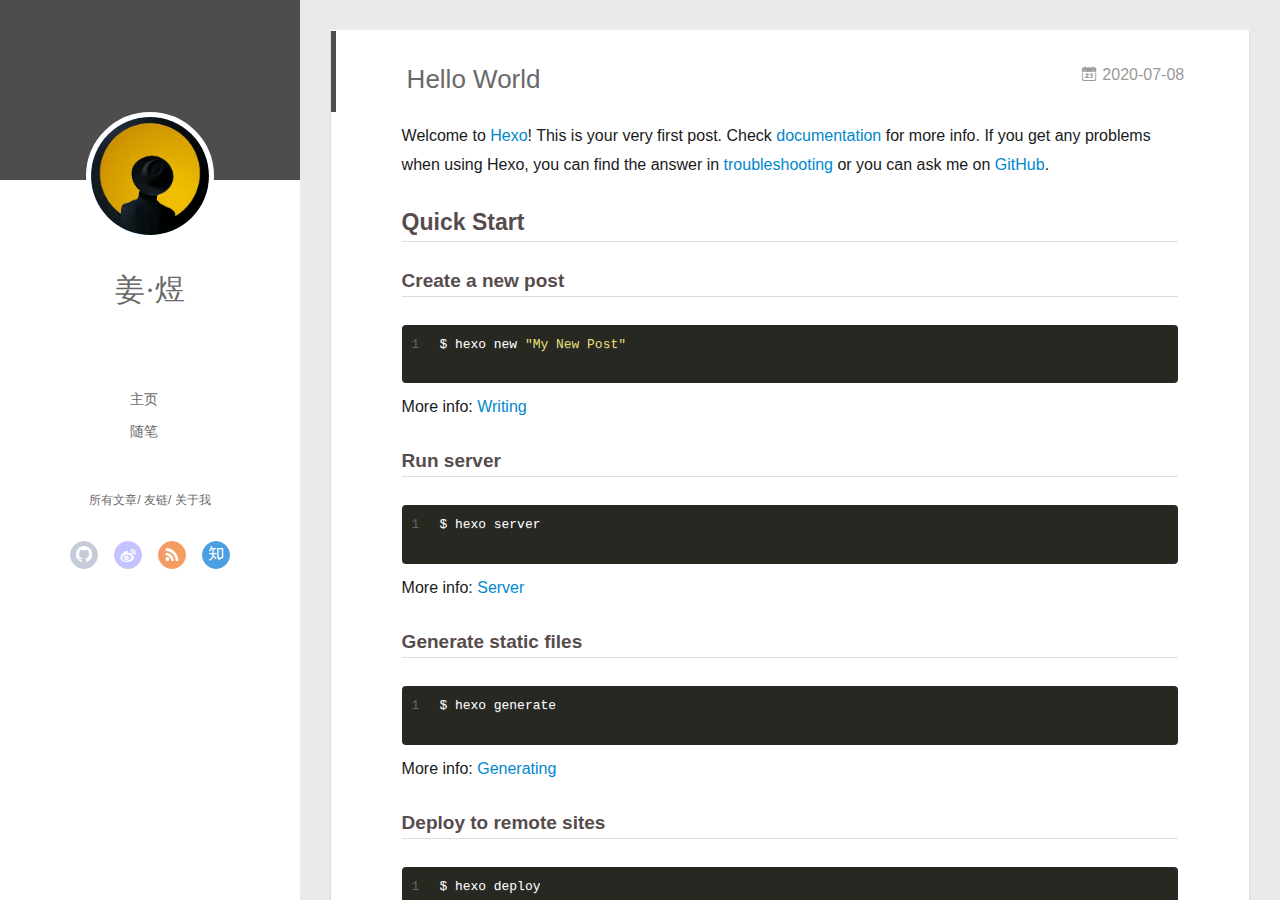
==== commit a8858158: "Site updated: 2020-07-09 10:46:18" ====
--- a/index.html
+++ b/index.html
@@ -31,7 +31,7 @@
     <div class="left-col" q-class="show:isShow">
       <div class="overlay" style="background: #4d4d4d"></div>
       <div class="intrude-less">
-        <header id="header" class="inner"> <a href="/" class="profilepic"> <img src="" class="js-avatar"> </a>
+        <header id="header" class="inner"> <a href="/" class="profilepic"> <img src="img/logo.png" class="js-avatar"> </a>
           <hgroup>
             <h1 class="header-author"><a href="/">姜·煜</a></h1>
           </hgroup>
--- a/main.0cf68a.css
+++ b/main.0cf68a.css
@@ -1 +1,3367 @@
-.clearfix:after,.clearfix:before{content:"";display:table}.clearfix:after{clear:both}.left-col.show{box-shadow:0 0 6px 0 rgba(0,0,0,.75)}.mid-col,.mid-col.show .article,.tools-col,.tools-col .tools-section .search-tag.tagcloud .article-tag-list,.tools-col .tools-section .search-ul .search-tag span:hover,.tools-col .tools-section .search-ul .search-time span:hover,.tools-col .tools-section .search-ul .search-title:hover,.tools-col .tools-section .search-wrap .icon{transition:all .2s ease-in;-ms-transition:all .2s ease-in}@-webkit-keyframes leftIn{0%,60%,75%,90%,to{-webkit-animation-timing-function:cubic-bezier(.215,.61,.355,1);animation-timing-function:cubic-bezier(.215,.61,.355,1)}0%{-webkit-transform:translateZ(0);transform:translateZ(0)}60%{-webkit-transform:translate3d(358px,0,0);transform:translate3d(358px,0,0)}75%{-webkit-transform:translate3d(323px,0,0);transform:translate3d(323px,0,0)}90%{-webkit-transform:translate3d(338px,0,0);transform:translate3d(338px,0,0)}to{-webkit-transform:translate3d(333px,0,0);transform:translate3d(333px,0,0)}}@keyframes leftIn{0%,60%,75%,90%,to{-webkit-animation-timing-function:cubic-bezier(.215,.61,.355,1);animation-timing-function:cubic-bezier(.215,.61,.355,1)}0%{-webkit-transform:translateZ(0);transform:translateZ(0)}60%{-webkit-transform:translate3d(358px,0,0);transform:translate3d(358px,0,0)}75%{-webkit-transform:translate3d(323px,0,0);transform:translate3d(323px,0,0)}90%{-webkit-transform:translate3d(338px,0,0);transform:translate3d(338px,0,0)}to{-webkit-transform:translate3d(333px,0,0);transform:translate3d(333px,0,0)}}.mid-col.show{-webkit-animation-duration:.8s;animation-duration:.8s;-webkit-animation-fill-mode:both;animation-fill-mode:both;-webkit-animation-name:leftIn;animation-name:leftIn}@-webkit-keyframes leftOut{0%,60%,75%,90%,to{-webkit-animation-timing-function:cubic-bezier(.215,.61,.355,1);animation-timing-function:cubic-bezier(.215,.61,.355,1)}0%{-webkit-transform:translate3d(333px,0,0);transform:translate3d(333px,0,0)}60%{-webkit-transform:translate3d(-25px,0,0);transform:translate3d(-25px,0,0)}75%{-webkit-transform:translate3d(10px,0,0);transform:translate3d(10px,0,0)}90%{-webkit-transform:translate3d(-5px,0,0);transform:translate3d(-5px,0,0)}to{-webkit-transform:translateZ(0);transform:translateZ(0)}}@keyframes leftOut{0%,60%,75%,90%,to{-webkit-animation-timing-function:cubic-bezier(.215,.61,.355,1);animation-timing-function:cubic-bezier(.215,.61,.355,1)}0%{-webkit-transform:translate3d(333px,0,0);transform:translate3d(333px,0,0)}60%{-webkit-transform:translate3d(-25px,0,0);transform:translate3d(-25px,0,0)}75%{-webkit-transform:translate3d(10px,0,0);transform:translate3d(10px,0,0)}90%{-webkit-transform:translate3d(-5px,0,0);transform:translate3d(-5px,0,0)}to{-webkit-transform:translateZ(0);transform:translateZ(0)}}.mid-col.hide{-webkit-animation-duration:.8s;animation-duration:.8s;-webkit-animation-name:leftOut;animation-name:leftOut}@-webkit-keyframes smallLeftIn{0%,60%,75%,90%,to{-webkit-animation-timing-function:cubic-bezier(.215,.61,.355,1);animation-timing-function:cubic-bezier(.215,.61,.355,1)}0%{-webkit-transform:translateZ(0);transform:translateZ(0)}60%{-webkit-transform:translate3d(325px,0,0);transform:translate3d(325px,0,0)}75%{-webkit-transform:translate3d(290px,0,0);transform:translate3d(290px,0,0)}90%{-webkit-transform:translate3d(305px,0,0);transform:translate3d(305px,0,0)}to{-webkit-transform:translate3d(300px,0,0);transform:translate3d(300px,0,0)}}@keyframes smallLeftIn{0%,60%,75%,90%,to{-webkit-animation-timing-function:cubic-bezier(.215,.61,.355,1);animation-timing-function:cubic-bezier(.215,.61,.355,1)}0%{-webkit-transform:translateZ(0);transform:translateZ(0)}60%{-webkit-transform:translate3d(325px,0,0);transform:translate3d(325px,0,0)}75%{-webkit-transform:translate3d(290px,0,0);transform:translate3d(290px,0,0)}90%{-webkit-transform:translate3d(305px,0,0);transform:translate3d(305px,0,0)}to{-webkit-transform:translate3d(300px,0,0);transform:translate3d(300px,0,0)}}.tools-col.show{-webkit-animation-duration:.8s;animation-duration:.8s;-webkit-animation-fill-mode:both;animation-fill-mode:both;-webkit-animation-name:smallLeftIn;animation-name:smallLeftIn}@-webkit-keyframes smallleftOut{0%,60%,75%,90%,to{-webkit-animation-timing-function:cubic-bezier(.215,.61,.355,1);animation-timing-function:cubic-bezier(.215,.61,.355,1)}0%{-webkit-transform:translate3d(333px,0,0);transform:translate3d(333px,0,0)}60%{-webkit-transform:translate3d(-25px,0,0);transform:translate3d(-25px,0,0)}75%{-webkit-transform:translate3d(10px,0,0);transform:translate3d(10px,0,0)}90%{-webkit-transform:translate3d(-5px,0,0);transform:translate3d(-5px,0,0)}to{-webkit-transform:translateZ(0);transform:translateZ(0)}}@keyframes smallleftOut{0%,60%,75%,90%,to{-webkit-animation-timing-function:cubic-bezier(.215,.61,.355,1);animation-timing-function:cubic-bezier(.215,.61,.355,1)}0%{-webkit-transform:translate3d(333px,0,0);transform:translate3d(333px,0,0)}60%{-webkit-transform:translate3d(-25px,0,0);transform:translate3d(-25px,0,0)}75%{-webkit-transform:translate3d(10px,0,0);transform:translate3d(10px,0,0)}90%{-webkit-transform:translate3d(-5px,0,0);transform:translate3d(-5px,0,0)}to{-webkit-transform:translateZ(0);transform:translateZ(0)}}.tools-col.hide{-webkit-animation-duration:.8s;animation-duration:.8s;-webkit-animation-fill-mode:both;animation-fill-mode:both;-webkit-animation-name:smallleftOut;animation-name:smallleftOut}html{-ms-text-size-adjust:100%;-webkit-text-size-adjust:100%;-webkit-tap-highlight-color:transparent;height:100%}body{margin:0;font-size:14px;font-family:Helvetica Neue,Helvetica,STHeiTi,Arial,sans-serif;line-height:1.5;color:#333;background-color:#fff;min-height:100%}article,aside,details,figcaption,figure,footer,header,hgroup,main,menu,nav,section,summary{display:block}audio,canvas,progress,video{display:inline-block}audio:not([controls]){display:none;height:0}progress{vertical-align:baseline}[hidden],template{display:none}a{background:transparent;text-decoration:none;color:#08c}a:active{outline:0}abbr[title]{border-bottom:1px dotted}b,strong{font-weight:700}dfn{font-style:italic}mark{background:#ff0;color:#000}small{font-size:80%}sub,sup{font-size:75%;line-height:0;position:relative;vertical-align:baseline}sup{top:-.5em}sub{bottom:-.25em}img{border:0;vertical-align:middle;max-width:100%}svg:not(:root){overflow:hidden}pre{overflow:auto;white-space:pre;white-space:pre-wrap;word-wrap:break-word}code,kbd,pre,samp{font-family:monospace,monospace;font-size:1em}button,input,optgroup,select,textarea{color:inherit;font:inherit;margin:0;vertical-align:middle}button,input,select{overflow:visible}button,select{text-transform:none}button,html input[type=button],input[type=reset],input[type=submit]{-webkit-appearance:button;cursor:pointer}[disabled]{cursor:default}button::-moz-focus-inner,input::-moz-focus-inner{border:0;padding:0}input{line-height:normal}input[type=checkbox],input[type=radio]{box-sizing:border-box;padding:0}input[type=number]::-webkit-inner-spin-button,input[type=number]::-webkit-outer-spin-button{height:auto}input[type=search]{-webkit-appearance:textfield;box-sizing:border-box}input[type=search]::-webkit-search-cancel-button,input[type=search]::-webkit-search-decoration{-webkit-appearance:none}fieldset{border:1px solid silver;margin:0 2px;padding:.35em .625em .75em}legend{border:0;padding:0}textarea{overflow:auto;resize:vertical;vertical-align:top}optgroup{font-weight:700}button,input,select,textarea{outline:0}input,textarea{-webkit-user-modify:read-write-plaintext-only}input::-ms-clear,input::-ms-reveal{display:none}input::-moz-placeholder,textarea::-moz-placeholder{color:#999}input:-ms-input-placeholder,textarea:-ms-input-placeholder{color:#999}input::-webkit-input-placeholder,textarea::-webkit-input-placeholder{color:#999}.placeholder{color:#999}table{border-collapse:collapse;border-spacing:0}td,th{padding:0}blockquote,figure,form,h1,h2,h3,h4,h5,h6,p{margin:0}dd,dl,li,ol,ul{margin:0;padding:0}ol,ul{list-style:none outside none}h1,h2,h3{line-height:2;font-weight:400}h1{font-size:18px}h2{font-size:16px}h3{font-size:14px}i{font-style:normal}*{box-sizing:border-box}@font-face{font-family:iconfont;src:url(./fonts/iconfont.b322fa.eot);src:url(./fonts/iconfont.b322fa.eot#iefix) format("embedded-opentype"),url(./fonts/iconfont.8c627f.woff) format("woff"),url(./fonts/iconfont.16acc2.ttf) format("truetype"),url(./fonts/iconfont.45d7ee.svg#iconfont) format("svg")}[class*=" icon-"],[class^=icon-]{font-family:iconfont!important;speak:none;font-size:16px;font-style:normal;font-weight:400;font-variant:normal;text-transform:none;line-height:1;-webkit-font-smoothing:antialiased;-moz-osx-font-smoothing:grayscale}.icon-twitter:before{content:"\E600"}.icon-facebook:before{content:"\E601"}.icon-clock:before{content:"\E602"}.icon-mail:before{content:"\E609"}.icon-link:before{content:"\E6AB"}.icon-search:before{content:"\E65B"}.icon-smile:before{content:"\E64A"}.icon-roundrightfill:before{content:"\E65A"}.icon-list:before{content:"\E682"}.icon-book:before{content:"\E6FE"}.icon-home:before{content:"\E6BB"}.icon-share:before{content:"\E618"}.icon-back:before{content:"\E625"}.icon-qq:before{content:"\E62D"}.icon-weibo:before{content:"\E619"}.icon-segmentfault:before{content:"\E603"}.icon-sort:before{content:"\E700"}.icon-jianshu:before{content:"\E613"}.icon-circle-left:before{content:"\E71F"}.icon-circle-right:before{content:"\E720"}.icon-loading:before{content:"\E614"}.icon-acfun:before{content:"\E604"}.icon-close:before{content:"\E60C"}.icon-tumblr:before{content:"\E6B0"}.icon-calendar:before{content:"\E667"}.icon-rss:before{content:"\E877"}.icon-price-tags:before{content:"\E6F9"}.icon-quo-left:before{content:"\E7F5"}.icon-quo-right:before{content:"\E7F6"}.icon-back1:before{content:"\E64E"}.icon-github:before{content:"\E735"}.icon-film:before{content:"\E7B7"}.icon-weixin:before{content:"\E61F"}.icon-qzone:before{content:"\E680"}.icon-category:before{content:"\E605"}.icon-douban:before{content:"\E64C"}.icon-roundleftfill:before{content:"\E799"}.icon-tuding:before{content:"\E651"}.icon-zhihu:before{content:"\E61B"}.icon-linkedin:before{content:"\E6D4"}.icon-google:before{content:"\E635"}.icon-plane:before{content:"\E62F"}.icon-bilibili:before{content:"\E622"}.icon-psn:before{content:"\E6C7"}body,button,input,select,textarea{color:#1a1a1a;font-family:lucida grande,lucida sans unicode,lucida,helvetica,Hiragino Sans GB,Microsoft YaHei,WenQuanYi Micro Hei,sans-serif;font-size:16px;font-size:1rem;line-height:1.75}body{overflow-y:hidden;background:#eaeaea}#container,body,html{height:100%;overflow-x:hidden;overflow-y:auto}#mobile-nav{display:none}#container{position:relative;min-height:100%}#container .anm-canvas{display:none}#container.show .anm-canvas{display:block;position:fixed}.body-wrap{margin-bottom:80px}.mid-col{position:absolute;right:0;min-height:100%;background:#eaeaea;left:300px;width:auto}.mid-col.show{background:none;opacity:.9}.mid-col.show .article{background:hsla(0,0%,100%,.3)}.left-col{background:#fff;width:300px;position:fixed;opacity:1;transition:all .2s ease-in;height:100%;z-index:999}.left-col .overlay{width:100%;height:180px;position:absolute}.left-col .intrude-less{width:76%;text-align:center;margin:112px auto 0}.left-col #header{width:100%;height:300px;position:relative;border-bottom:1px solid color-border}.left-col #header a{color:#696969}.left-col #header a:hover{color:#b0a0aa}.left-col #header .header-subtitle{text-align:center;color:#999;font-size:14px;line-height:25px;overflow:hidden;text-overflow:ellipsis;display:-webkit-box;-webkit-line-clamp:2;-webkit-box-orient:vertical}.left-col #header .header-menu{font-weight:300;line-height:31px;text-transform:uppercase;float:none;min-height:150px;margin-left:-12px;text-align:center;display:-webkit-box;-webkit-box-orient:horizontal;-webkit-box-pack:center;-webkit-box-align:center}.left-col #header .header-menu li{cursor:default}.left-col #header .header-menu li a{font-size:14px;min-width:300px}.left-col #header .header-smart-menu{font-size:12px;margin-bottom:20px}.left-col #header .header-smart-menu a:after{content:"/"}.left-col #header .header-smart-menu a:last-child:after{content:""}.left-col #header .profilepic{display:block;border:5px solid #fff;border-radius:300px;width:128px;height:128px;margin:0 auto;position:relative;overflow:hidden;background:#88acdb;-webkit-transition:all .2s ease-in;display:-webkit-box;-webkit-box-orient:horizontal;-webkit-box-pack:center;-webkit-box-align:center;text-align:center}.left-col #header .profilepic img{border-radius:300px;opacity:1;-webkit-transition:all .2s ease-in}.left-col #header .profilepic img.show{width:100%;height:100%;opacity:1}.left-col #header .header-author{text-align:center;margin:.67em 0;font-family:Roboto,serif;font-size:30px;transition:.3s}::-webkit-scrollbar{width:10px;height:10px}::-webkit-scrollbar-button{width:0;height:0}::-webkit-scrollbar-button:end:decrement,::-webkit-scrollbar-button:start:increment{display:none}::-webkit-scrollbar-corner{display:block}::-webkit-scrollbar-thumb{border-radius:8px;background-color:rgba(0,0,0,.2)}::-webkit-scrollbar-thumb:hover{border-radius:8px;background-color:rgba(0,0,0,.5)}::-webkit-scrollbar-thumb,::-webkit-scrollbar-track{border-right:1px solid transparent;border-left:1px solid transparent}::-webkit-scrollbar-track:hover{background-color:rgba(0,0,0,.15)}::-webkit-scrollbar-button:start{width:10px;height:10px;background:url(./img/scrollbar_arrow.png) no-repeat 0 0}::-webkit-scrollbar-button:start:hover{background:url(./img/scrollbar_arrow.png) no-repeat -15px 0}::-webkit-scrollbar-button:start:active{background:url(./img/scrollbar_arrow.png) no-repeat -30px 0}::-webkit-scrollbar-button:end{width:10px;height:10px;background:url(./img/scrollbar_arrow.png) no-repeat 0 -18px}::-webkit-scrollbar-button:end:hover{background:url(./img/scrollbar_arrow.png) no-repeat -15px -18px}::-webkit-scrollbar-button:end:active{background:url(./img/scrollbar_arrow.png) no-repeat -30px -18px}.article-entry .highlight,.article-entry pre{background:#272822;margin:10px 0;padding:10px;overflow:auto;color:#fff;font-size:.9em;line-height:22.400000000000002px}.article-entry .gist .gist-file .gist-data .line-numbers,.article-entry .highlight .gutter pre,.article-entry .highlight .gutter pre .line{color:#666}.article-entry code,.article-entry pre{font-family:Source Code Pro,Consolas,Monaco,Menlo,monospace}.article-entry code{background:#eee;padding:0 .3em;border:none}.article-entry pre code{background:none;text-shadow:none;padding:0;color:#fff}.article-entry .highlight{border-radius:4px}.article-entry .highlight pre{border:none;margin:0;padding:0}.article-entry .highlight table{margin:0;width:auto}.article-entry .highlight td{border:none;padding:0}.article-entry .highlight figcaption{color:highlight-comment;line-height:1em;margin-bottom:1em}.article-entry .highlight figcaption:after,.article-entry .highlight figcaption:before{content:"";display:table}.article-entry .highlight figcaption:after{clear:both}.article-entry .highlight figcaption a{float:right}.article-entry .highlight .gutter pre{text-align:right;padding-right:20px}.article-entry .highlight .gutter pre .line{text-shadow:none}.article-entry .highlight .line{color:#fff;min-height:19px}.article-entry .gist{margin:0 -20px;border-style:solid;border-color:#ddd;border-width:1px 0;background:#272822;padding:15px 20px 15px 0}.article-entry .gist .gist-file{border:none;font-family:Source Code Pro,Consolas,Monaco,Menlo,monospace;margin:0}.article-entry .gist .gist-file .gist-data{background:none;border:none}.article-entry .gist .gist-file .gist-data .line-numbers{background:none;border:none;padding:0 20px 0 0}.article-entry .gist .gist-file .gist-data .line-data{padding:0!important}.article-entry .gist .gist-file .highlight{margin:0;padding:0;border:none}.article-entry .gist .gist-file .gist-meta{background:#272822;color:highlight-comment;font:.85em Helvetica Neue,Helvetica,Arial,sans-serif;text-shadow:0 0;padding:0;margin-top:1em;margin-left:20px}.article-entry .gist .gist-file .gist-meta a{color:#258fb8;font-weight:400}.article-entry .gist .gist-file .gist-meta a:hover{text-decoration:underline}pre .comment{color:#75715e}pre .class .params,pre .function .keyword,pre .keyword{color:#66d9ef}pre .css .value,pre .doctype,pre .function,pre .params,pre .tag{color:#fff}pre .at_rule,pre .at_rule .keyword,pre .css~* .tag,pre .preprocessor,pre .preprocessor .keyword,pre .title{color:#f92672}pre .attribute,pre .built_in,pre .class,pre .css~* .class,pre .function .title{color:#a6e22e}pre .string,pre .value{color:#e6db74}pre .number{color:#7163d7}pre .css~* .id,pre .id{color:#fd971f}#header .tagcloud a{color:#fff}.tagcloud a{display:inline-block;text-decoration:none;font-weight:400;font-size:10px;color:#fff;height:18px;line-height:18px;float:left;padding:0 5px 0 10px;position:relative;border-radius:0 5px 5px 0;margin:5px 9px 5px 8px;font-family:Menlo,Monaco,Andale Mono,lucida console,Courier New,monospace}.tagcloud a:hover{opacity:.8}.tagcloud a:before{content:" ";width:0;height:0;position:absolute;top:0;left:-18px;border:9px solid transparent}.tagcloud a:after{content:" ";width:4px;height:4px;background-color:#fff;border-radius:4px;box-shadow:0 0 0 1px rgba(0,0,0,.3);position:absolute;top:7px;left:2px}.tagcloud a.color1{background:#ff945c}.tagcloud a.color1:before{border-right-color:#ff945c}.tagcloud a.color2{background:#cc8167}.tagcloud a.color2:before{border-right-color:#cc8167}.tagcloud a.color3{background:#ba8f6c}.tagcloud a.color3:before{border-right-color:#ba8f6c}.tagcloud a.color4{background:#94635c}.tagcloud a.color4:before{border-right-color:#94635c}.tagcloud a.color5{background:#7b5d5f}.tagcloud a.color5:before{border-right-color:#7b5d5f}.article-tag-list .article-tag-list-item{float:left}.article-pop-out .icon-tuding{color:#999;float:left;margin-right:10px;margin-top:6px}.article-category,.article-category .article-tag-list,.article-tag,.article-tag .article-tag-list{float:left}.article-category .icon,.article-tag .icon{color:#999;float:left;margin-right:10px;margin-top:6px}.article-pop-out{float:left}.archive-article-date{color:#999;margin-right:7.6923%;float:right}.archive-article-date .icon{margin:5px 5px 5px 0}.glass{background-color:rgba(54,70,93,.9);z-index:998;transition:opacity .15s;width:100%;height:100%;display:none}.glass,.tagcloud-ctn{left:0;opacity:1;bottom:0;position:fixed;right:0;top:0}.tagcloud-ctn{z-index:90120;background-size:100% 100%}.tagcloud-ctn .tagcloud-global{position:fixed;top:50%;left:50%;margin-top:-115px;margin-left:-315px;width:630px}.tagcloud-ctn .tagcloud-global a{width:80px;height:80px;border-radius:50%;background:#f2992e;color:#fff;display:block;float:left;line-height:80px;text-align:center}.tagcloud-ctn .tagcloud-global .tab-post-types .tab-post-type:first-child .post-type-icon{background:#f2992e}.tagcloud-ctn .tagcloud-global .tab-post-types .tab-post-type:nth-child(2) .post-type-icon{background:#56bc8a}.tagcloud-ctn .tagcloud-global .tab-post-types .tab-post-type:nth-child(3) .post-type-icon{background:#4aa8d8}.tagcloud-ctn .tagcloud-global .tab-post-types .tab-post-type:nth-child(4) .post-type-icon{background:#a77dc2}.tagcloud-ctn .tagcloud-global .tab-post-types .tab-post-type:nth-child(5) .post-type-icon{background:#dd765d}#header .header-nav{width:100%;position:absolute;transition:-webkit-transform .3s ease-in;transition:transform .3s ease-in;transition:transform .3s ease-in,-webkit-transform .3s ease-in}#header .header-nav .social{margin-top:10px;text-align:center;display:-webkit-box;display:-ms-flexbox;display:flex;-ms-flex-wrap:wrap;flex-wrap:wrap;-webkit-box-pack:center;-ms-flex-pack:center;justify-content:center}#header .header-nav .social a{border-radius:50%;display:-moz-inline-stack;display:inline-block;vertical-align:middle;*vertical-align:auto;zoom:1;*display:inline;margin:0 8px 15px;transition:.3s;text-align:center;color:#fff;opacity:.7;width:28px;height:28px;line-height:26px}#header .header-nav .social a:hover{opacity:1}#header .header-nav .social a.weibo{background:#aaf;border:1px solid #aaf}#header .header-nav .social a.weibo:hover{border:1px solid #aaf}#header .header-nav .social a.segmentfault{background:#009a61;border:1px solid #009a61}#header .header-nav .social a.segmentfault:hover{border:1px solid #009a61}#header .header-nav .social a.rss{background:#ef7522;border:1px solid #ef7522}#header .header-nav .social a.rss:hover{border:1px solid #cf5d0f}#header .header-nav .social a.github{background:#afb6ca;border:1px solid #afb6ca}#header .header-nav .social a.github:hover{border:1px solid #909ab6}#header .header-nav .social a.facebook{background:#3b5998;border:1px solid #3b5998}#header .header-nav .social a.facebook:hover{border:1px solid #2d4373}#header .header-nav .social a.google{background:#c83d20;border:1px solid #c83d20}#header .header-nav .social a.google:hover{border:1px solid #9c3019}#header .header-nav .social a.twitter{background:#55cff8;border:1px solid #55cff8}#header .header-nav .social a.twitter:hover{border:1px solid #24c1f6}#header .header-nav .social a.linkedin{background:#005a87;border:1px solid #005a87}#header .header-nav .social a.linkedin:hover{border:1px solid #006b98}#header .header-nav .social a.acfun{background:#fd4c5d;border:1px solid #fd4c5d}#header .header-nav .social a.acfun:hover{border:1px solid #fd4c5d}#header .header-nav .social a.bilibili{background:#e15280;border:1px solid #e15280}#header .header-nav .social a.bilibili:hover{border:1px solid #e15280}#header .header-nav .social a.zhihu{background:#0078d8;border:1px solid #0078d8}#header .header-nav .social a.zhihu:hover{border:1px solid #0078d8}#header .header-nav .social a.douban{background:#06c611;border:1px solid #06c611}#header .header-nav .social a.douban:hover{border:1px solid #06c611}#header .header-nav .social a.mail{background:#005a87;border:1px solid #005a87}#header .header-nav .social a.mail:hover{border:1px solid #006b98}#header .header-nav .social a.jianshu{background:#ff5722;border:1px solid #ff5722}#header .header-nav .social a.jianshu:hover{border:1px solid #ff5722}#header .header-nav .social a.weixin{background:#4caf50;border:1px solid #4caf50}#header .header-nav .social a.weixin:hover{border:1px solid #4caf50}#header .header-nav .social a.qq{background:#34baad;border:1px solid #34baad}#header .header-nav .social a.qq:hover{border:1px solid #34baad}#header .header-nav .social a.psn{background:#086ef6;border:1px solid #086ef6}#header .header-nav .social a.psn:hover{border:1px solid #086ef6}#page-nav{text-align:center;margin-top:30px}#page-nav .page-number{width:20px;height:25px;background:#4d4d4d;display:inline-block;color:#fff;line-height:25px;font-size:12px;margin:0 5px 30px;border-radius:2px}#page-nav .page-number:hover{background:#5e5e5e}#page-nav .current{background:#88acdb;cursor:default}#page-nav .current:hover{background:#88acdb}#page-nav .extend{color:#4d4d4d;margin:0 27px;opacity:1}#page-nav .extend:hover{color:#5e5e5e}#page-nav:hover .extend{opacity:1}.archives-wrap{position:relative;margin:0 30px;padding-right:60px;border-bottom:1px solid #eee;background:#fff}.archives-wrap:first-child{margin-top:30px}.archives-wrap:last-child{margin-bottom:80px}.archives-wrap .archive-year-wrap{line-height:35px;width:200px;position:absolute;padding-top:15px;font-size:1.8em;z-index:1}.archives-wrap .archive-year-wrap a{color:#666;font-weight:700;padding-left:48px}.archives{position:relative}.archives .article-info{border:none}.archives .archive-article{margin-left:200px;padding:20px 0;border-bottom:1px solid #eee;border-top:1px solid #fff;position:relative}.archives .archive-article:first-child{border-top:none}.archives .archive-article:last-child{border-bottom:none}.archives .archive-article-title{font-size:16px;color:#333;transition:color .3s}.archives .archive-article-title:hover{color:#657b83}.archives .archive-article-title span{display:block;color:#a8a8a8;font-size:12px;line-height:14px;height:7px;padding-left:2px}.archives .archive-article-title span:before{display:inline-block;content:"\201C";font-family:serif;font-size:30px;float:left;margin:4px 4px 0 -12px;color:#c8c8c8}.archive-article-inner .icon-clock{margin-right:5px}.archive-article-inner .archive-article-header{position:relative;min-height:36px}.archive-article-inner .article-meta{position:relative;float:right;margin-top:-10px;color:#555;background:none;text-align:right;width:auto}.archive-article-inner .article-meta .article-date time{color:#aaa}.archive-article-inner .article-meta .archive-article-date,.archive-article-inner .article-meta .article-tag-list{margin-right:30px;display:-moz-inline-stack;display:inline-block;vertical-align:middle;zoom:1;color:#666;font-size:14px}.archive-article-inner .article-meta .archive-article-date{cursor:default;font-size:12px;margin-bottom:5px;margin-top:-10px;margin-right:0}.archive-article-inner .article-meta .article-category:before{float:left;margin-top:1px;left:15px}.archive-article-inner .article-meta .article-category .article-category-link{width:auto;max-width:83px;padding-left:10px}.archive-article-inner .article-meta .article-tag-list{margin-top:0}.archive-article-inner .article-meta .article-tag-list:before{left:15px}.archive-article-inner .article-meta .article-tag-list .article-tag-list-item{display:inline-block;width:auto;max-width:83px;padding-left:8px;font-size:12px}.tools-col{width:300px;height:100%;position:fixed;left:0;top:0;z-index:0;padding:0;opacity:0;-webkit-overflow-scrolling:touch;overflow-scrolling:touch}.tools-col.show{opacity:1}.tools-col.hide{z-index:0}.tools-col .tools-nav{display:none}.tools-col .tools-section,.tools-col .tools-wrap{height:100%;color:#e5e5e5;width:360px;overflow:hidden;overflow-y:auto}.tools-col .tools-section ::-webkit-scrollbar,.tools-col .tools-wrap ::-webkit-scrollbar{display:none}.tools-col .tools-section .search-wrap{width:310px;margin:20px 20px 10px;position:relative}.tools-col .tools-section .search-wrap .search-ipt{width:310px;color:#fff;background:none;border:none;border-bottom:2px solid #fff;font-family:Roboto,serif}.tools-col .tools-section .search-wrap .icon{position:absolute;right:0;top:7px;color:#fff;cursor:pointer}.tools-col .tools-section .search-wrap .icon:hover{-webkit-transform:scale(1.2);transform:scale(1.2)}.tools-col .tools-section .search-wrap ::-webkit-input-placeholder{color:#ededed}.tools-col .tools-section .search-tag.tagcloud{text-align:center;position:relative}.tools-col .tools-section .search-tag.tagcloud .search-tag-wording{font-size:12px;float:right;margin:4px 75px 0 0}.tools-col .tools-section .search-tag.tagcloud .search-switch{width:40px;height:25px;display:block}.tools-col .tools-section .search-tag.tagcloud .search-switch input{width:40px;height:14px;position:absolute;top:0;right:30px;z-index:2;border:0;background:0 0;-webkit-appearance:none;outline:0}.tools-col .tools-section .search-tag.tagcloud .search-switch input:before{content:"";width:40px;height:14px;border:1px solid #bdcabc;background-color:#fdfdfd;border-radius:20px;cursor:pointer;display:inline-block;position:relative;vertical-align:middle;box-sizing:content-box;box-shadow:inset 0 0 0 0 #dfdfdf;transition:border .4s,box-shadow .4s;background-clip:content-box}.tools-col .tools-section .search-tag.tagcloud .search-switch input:checked:before{border-color:#64bd63;box-shadow:inset 0 0 0 .16rem #64bd63;background-color:#64bd63;transition:border .4s,box-shadow .4s,background-color 1.2s}.tools-col .tools-section .search-tag.tagcloud .search-switch input:checked:after{left:27px;background:#fff}.tools-col .tools-section .search-tag.tagcloud .search-switch input:after{content:"";width:14px;height:14px;position:absolute;top:16px;left:2px;-webkit-transform:translateY(-50%);border-radius:100%;background-color:#91c0f1;box-shadow:0 1px 1px rgba(0,0,0,.4);transition:left .2s;cursor:pointer}.tools-col .tools-section .search-tag.tagcloud .article-tag-list{display:none;margin:15px 10px 0;padding:10px;background:hsla(0,0%,100%,.2)}.tools-col .tools-section .search-tag.tagcloud .article-tag-list.show{display:block}.tools-col .tools-section .search-tag.tagcloud .a{float:none}.tools-col .tools-section .search-ul{margin-top:10px;color:rgba(77,77,77,.75);-webkit-overflow-scrolling:touch;overflow-scrolling:touch;overflow-y:auto}.tools-col .tools-section .search-ul .search-li{padding:10px 20px;border-bottom:1px dotted #dcdcdc}.tools-col .tools-section .search-ul .search-li:hover{background:hsla(0,0%,100%,.2)}.tools-col .tools-section .search-ul .search-title{overflow:hidden;white-space:nowrap;text-overflow:ellipsis;display:block;color:#fffff8;text-shadow:1px 1px rgba(77,77,77,.25)}.tools-col .tools-section .search-ul .search-title .icon{margin-right:10px;color:#fffdd8}.tools-col .tools-section .search-ul .search-title:hover{color:#fff}.tools-col .tools-section .search-ul .search-tag,.tools-col .tools-section .search-ul .search-time{font-size:12px;color:#fffdd8;margin-right:10px}.tools-col .tools-section .search-ul .search-tag .icon,.tools-col .tools-section .search-ul .search-time .icon{margin-right:0}.tools-col .tools-section .search-ul .search-tag span,.tools-col .tools-section .search-ul .search-time span{cursor:pointer}.tools-col .tools-section .search-ul .search-tag span:hover,.tools-col .tools-section .search-ul .search-time span:hover{color:#fff}.tools-col .tools-section .search-ul .search-time{float:left}.tools-col .tools-section .search-ul .search-tag span{margin-right:5px}.tools-col .tools-section-friends{padding-top:30px}.tools-col .aboutme-wrap{display:-webkit-box;display:-ms-flexbox;display:flex;-webkit-box-align:center;-ms-flex-align:center;align-items:center;-webkit-box-pack:center;-ms-flex-pack:center;justify-content:center;width:100%;height:100%;color:#fffdd8;text-shadow:1px 1px rgba(77,77,77,.45)}.body-wrap>article{position:relative}@-webkit-keyframes cd-bounce-1{0%{opacity:0;-webkit-transform:scale(1)}60%{opacity:1;-webkit-transform:scale(1.01)}to{-webkit-transform:scale(1)}}@keyframes cd-bounce-1{0%{opacity:0;-webkit-transform:scale(1);transform:scale(1)}60%{opacity:1;-webkit-transform:scale(1.01);transform:scale(1.01)}to{-webkit-transform:scale(1);transform:scale(1)}}.article{margin:30px;position:relative;border:1px solid #ddd;border-top:1px solid #fff;border-bottom:1px solid #fff;background:#fff;transition:all .2s ease-in}.article img{max-width:100%}.article-inner h1.article-title,.article-title{color:#696969;margin-left:0;font-weight:300;line-height:35px;margin-bottom:20px;font-size:26px;transition:color .3s}.article-header{border-left:5px solid #4d4d4d;padding:30px 0 15px 25px;padding-left:7.6923%}.article-meta{width:150px;font-size:14;text-align:right;position:absolute;right:0;top:23px;text-align:center;z-index:1}.article-meta time{color:#aaa}.article-meta time .icon-clock{margin-right:8px;font-size:16px}.article-more-link{margin-top:0;text-align:left;float:right}.article-more-link a{background:#4d4d4d;color:#fff;font-size:12px;padding:5px 8px;line-height:16px;border-radius:2px;transition:background .3s}.article-more-link a:hover{background:#3c3c3c}.article-more-link a.hidden{visibility:hidden}.article-info.info-on-right{margin:10px 0 0;float:right}.article-info-index.article-info{padding-top:20px;margin:30px 7.6923% 0;min-height:72px;border-top:1px solid #ddd}.article-info-post.article-info{padding:0;border:none;margin:-30px 0 20px 7.6923%}.article-inner p{margin:0 0 1.75em}.article-inner{border-color:#d1d1d1}.article-inner h1{font-size:28px;font-size:1.75rem;line-height:1.25;margin-top:2em;margin-bottom:1em}.article-inner h2{font-size:23px;font-size:1.4375rem;line-height:1.2173913043;margin-top:2.4347826087em;margin-bottom:1.2173913043em}.article-inner h3{font-size:19px;font-size:1.1875rem;line-height:1.1052631579;margin-top:2.9473684211em;margin-bottom:1.4736842105em}.article-inner h4,.article-inner h5,.article-inner h6{font-size:16px;font-size:1rem;line-height:1.3125;margin-top:3.5em;margin-bottom:1.75em}.article-inner h4{letter-spacing:.140625em;text-transform:uppercase}.article-inner h6{font-style:italic}.article-inner h1,.article-inner h2,.article-inner h3,.article-inner h4,.article-inner h5,.article-inner h6{font-weight:900}.article-inner h1:first-child,.article-inner h2:first-child,.article-inner h3:first-child,.article-inner h4:first-child,.article-inner h5:first-child,.article-inner h6:first-child{margin-top:0}.article-inner h1:first-child{margin-bottom:10px;display:inline}.article-entry{line-height:1.8em;padding-right:7.6923%;padding-left:7.6923%}.article-entry p{margin-top:10px}.article-entry li code,.article-entry p code{padding:1px 3px;margin:0 3px;background:#ddd;border:1px solid #ccc;font-family:Menlo,Monaco,Andale Mono,lucida console,Courier New,monospace;word-wrap:break-word;font-size:14px}.article-entry blockquote{background:#ddd;border-left:5px solid #ccc;padding:15px 20px;margin-top:10px;border-left:5px solid #657b83;background:#f6f6f6}.article-entry blockquote p{margin-top:0;margin-bottom:0}.article-entry em{font-style:italic}.article-entry ul li:before{content:"";width:6px;height:6px;border:1px solid #999;border-radius:10px;background:#aaa;display:inline-block;margin-right:10px;float:left;margin-top:10px}.article-entry ol{counter-reset:item}.article-entry ol li:before{counter-increment:item;content:counter(item) ".";margin-right:10px}.article-entry ol,.article-entry ul{font-size:14px;margin:10px 0}.article-entry li ol,.article-entry li ul{margin-left:30px}.article-entry li ol li:before,.article-entry li ul li:before{content:"";background:#dedede}.article-entry h1{margin-top:30px}.article-entry h2,.article-entry h3,.article-entry h4,.article-entry h5,.article-entry h6{margin-top:20px;font-weight:700;color:#574c4c;padding-bottom:5px;border-bottom:1px solid #ddd}.article-entry video{max-width:100%}.article-entry strong{font-weight:700}.article-entry .caption{display:block;font-size:.8em;color:#aaa}.article-entry hr{height:0;margin-top:20px;margin-bottom:20px;border-left:0;border-right:0;border-top:1px solid #ddd;border-bottom:1px solid #fff}.article-entry pre{line-height:1.5;margin-top:10px;padding:5px 15px;overflow-x:auto;color:#657b83;border:1px solid #ccc;text-shadow:0 1px #444;font-family:Menlo,Monaco,Andale Mono,lucida console,Courier New,monospace}.article-entry pre code{font-size:14px}.article-entry table{width:100%;border:1px solid #dedede;margin:15px 0;border-collapse:collapse}.article-entry table td,.article-entry table tr{height:35px}.article-entry table thead tr{background:#f8f8f8}.article-entry table tbody tr:hover{background:#efefef}.article-entry table td,.article-entry table th{border:1px solid #dedede;padding:0 10px}.article-entry figure table{border:none;width:auto;margin:0}.article-entry figure table tbody tr:hover{background:none}#article-nav{margin:0 0 20px;padding:0 32px 10px;min-height:30px}#article-nav .article-nav-link-wrap{font-size:14px}#article-nav .article-nav-link-wrap .article-nav-title{display:inline-block;font-size:16px;transition:color .3s}#article-nav .article-nav-link-wrap:hover .article-nav-title,#article-nav .article-nav-link-wrap:hover i{color:#4d4d4d}#article-nav #article-nav-older{float:right}#disqus_thread,#gitment-ctn,#SOHUCS,.cloud-tie-wrapper,.duoshuo{padding:0 30px!important;min-height:20px}#SOHUCS #SOHU_MAIN .module-cmt-list .block-cont-gw{border-bottom:1px dashed #c8c8c8!important}.share-wrap{min-height:20px}.share-btn{float:right;position:relative}.share-icons{display:-webkit-box;display:-ms-flexbox;display:flex;-webkit-box-pack:center;-ms-flex-pack:center;justify-content:center;-webkit-box-align:center;-ms-flex-align:center;align-items:center;-ms-flex-wrap:wrap;flex-wrap:wrap}.share-icons a{border:1px solid #fff;border-radius:50%;display:-moz-inline-stack;display:inline-block;vertical-align:middle;zoom:1;margin:10px;transition:.3s;text-align:center;color:#fff;opacity:.7;width:28px;height:28px;line-height:26px;text-shadow:1px 1px 1px #509eb7}.share-icons a:active{color:#fff}.share-icons a:hover{-webkit-transform:scale(1.2);transform:scale(1.2)}.share-icons a.share-outer{border:none;color:#fff;background:#4d4d4d;text-shadow:none}.page-modal{position:fixed;top:24%;left:50%;z-index:1001;padding:20px;text-align:center;color:#727272;background:#fff;border-radius:4px;box-shadow:0 2px 5px 0 rgba(0,0,0,.16),0 2px 10px 0 rgba(0,0,0,.12);opacity:0;-webkit-transform:translate(-50%,-200%);transform:translate(-50%,-200%)}.page-modal p{margin-bottom:10px}.page-modal.ready{visibility:hidden;display:block;-webkit-transform:translate(-50%,-100%);transform:translate(-50%,-100%);transition:.3s}.page-modal.in{visibility:visible;opacity:1;-webkit-transform:translate(-50%);transform:translate(-50%)}.page-modal .close{position:absolute;right:15px;top:15px;color:rgba(0,0,0,.2);font-size:16px;line-height:20px}.page-modal .close:active,.page-modal .close:hover{color:rgba(0,0,0,.4)}.mask{visibility:hidden;position:fixed;top:0;left:0;bottom:0;z-index:1000;width:100%;height:100%;background:#000;opacity:0;filter:alpha(opacity=0);pointer-events:none;transition:.3s ease-in-out}.mask.in{visibility:visible;pointer-events:auto;opacity:.3}.page-reward{margin:60px 0;text-align:center}.page-reward .page-reward-btn{position:relative;display:inline-block;width:56px;height:56px;line-height:56px;font-size:20px;color:#fff;background:#f44336;border-radius:50%;box-shadow:0 2px 5px 0 rgba(0,0,0,.16),0 2px 10px 0 rgba(0,0,0,.12);transition:.4s ease-in-out}.page-reward .page-reward-btn:active,.page-reward .page-reward-btn:hover{box-shadow:0 6px 12px rgba(0,0,0,.2),0 4px 15px rgba(0,0,0,.2)}.page-reward .page-reward-btn .tooltip-item{display:block;width:56px;height:56px}.page-reward .reward-box{display:-webkit-box;display:-ms-flexbox;display:flex;-ms-flex-pack:distribute;justify-content:space-around}.page-reward .reward-p{color:#fff;font-weight:700;text-shadow:1px 1px 1px #45b9e0}.page-reward .reward-p .icon{margin:0 10px;color:#ddd}.page-reward .reward-type{font-size:16px;display:block;color:#4d4d4d;margin:20px 0 0}.page-reward .reward-img{width:130px;height:130px;border:6px solid #fff;border-radius:3px}.wrap-side-operation{position:fixed;right:40px;bottom:50px;z-index:999;font-size:14px}.wrap-side-operation .icon-plane{color:#fff;text-shadow:1px 1px 1px #509eb7;opacity:.7;font-size:52px;line-height:40px;width:40px;text-align:center;display:block}.mod-side-operation{width:40px;text-align:center}.jump-container:hover .icon-back{background:rgba(36,193,246,.9)}.jump-container,.toc-container{position:relative;cursor:pointer;width:40px;height:40px;opacity:.8}.jump-plan-container{position:absolute;top:-11px;left:-4px;width:50px;height:61px;overflow:hidden}.jump-plan-container .jump-plane{display:block;position:absolute;width:42px;height:66px;-webkit-transform:translateY(68px);transform:translateY(68px);left:-2px}.mod-side-operation__jump-to-top .icon-back{transition:.3s;color:#fff;background:#ccc;-webkit-transform:rotate(90deg);transform:rotate(90deg);font-size:32px;line-height:40px;width:40px;text-align:center;display:block}.mod-side-operation__jump-to-top .icon-back:hover{background:#24c1f6;color:#24c1f6}.toc-container.tooltip-left{background:#ccc;margin-top:10px;transition:.3s}.toc-container.tooltip-left:hover{background:rgba(36,193,246,.9)}.toc-container.tooltip-left .icon-font{font-size:22px;line-height:40px;color:#fff}.toc-container.tooltip-left .tooltip{width:40px;height:40px;top:0;left:0}.toc-container.tooltip-left .tooltip-east .tooltip-content{min-height:100px;text-align:left;padding:5px 0 5px 20px;right:4.7em;min-width:200px;width:auto;font-size:14px;text-shadow:1px 1px 1px #398199;bottom:-10px;-webkit-transform-origin:100% 100%;transform-origin:100% 100%;-webkit-transform:translate3d(0,-10px,0) rotate3d(1,1,1,-30deg);transform:translate3d(0,-10px,0) rotate3d(1,1,1,-30deg)}.toc-container.tooltip-left .tooltip-east .tooltip-content a{color:#fff}.toc-container.tooltip-left .tooltip-east .tooltip-content:after{top:auto;bottom:23px}.toc-container.tooltip-left .tooltip-east .tooltip-content .toc-article{max-height:500px;overflow-x:hidden;overflow-y:auto}.toc-container.tooltip-left .tooltip-east .tooltip-content .toc-article li ol,.toc-container.tooltip-left .tooltip-east .tooltip-content .toc-article li ul{margin-left:30px}.toc-container.tooltip-left .tooltip-east .tooltip-content .toc-article li{white-space:nowrap}.toc-container.tooltip-left .tooltip:hover .tooltip-content{bottom:-10px;-webkit-transform:translate(0);transform:translate(0)}.tooltip-left .tooltip{position:absolute;z-index:999;cursor:pointer;width:28px;height:28px;top:-10px;right:10px}.tooltip-left .tooltip:hover a.share-outer{background:#24c1f6}@-webkit-keyframes pulse{0%{-webkit-transform:scale3d(.5,.5,1)}to{-webkit-transform:scaleX(1)}}@keyframes pulse{0%{-webkit-transform:scale3d(.5,.5,1);transform:scale3d(.5,.5,1)}to{-webkit-transform:scaleX(1);transform:scaleX(1)}}.tooltip-left .tooltip-content{position:absolute;background:rgba(36,193,246,.9);z-index:9999;width:200px;bottom:50%;margin-bottom:-10px;border-radius:20px;font-size:1.1em;text-align:center;color:#fff;opacity:0;cursor:default;pointer-events:none;-webkit-font-smoothing:antialiased;transition:opacity .3s,-webkit-transform .3s;transition:opacity .3s,transform .3s;transition:opacity .3s,transform .3s,-webkit-transform .3s}.tooltip-left .tooltip-west .tooltip-content{left:3.5em;-webkit-transform-origin:-2em 50%;transform-origin:-2em 50%;-webkit-transform:translate3d(0,50%,0) rotate3d(1,1,1,30deg);transform:translate3d(0,50%,0) rotate3d(1,1,1,30deg)}.tooltip-left .tooltip-east .tooltip-content{right:3.5em;-webkit-transform-origin:calc(100% + 2em) 50%;transform-origin:calc(100% + 2em) 50%;-webkit-transform:translate3d(0,50%,0) rotate3d(1,1,1,-30deg);transform:translate3d(0,50%,0) rotate3d(1,1,1,-30deg)}.tooltip-left .tooltip:hover .tooltip-content{opacity:1;-webkit-transform:translate3d(0,50%,0) rotate3d(0,0,0,0);transform:translate3d(0,50%,0) rotate3d(0,0,0,0);pointer-events:auto}.tooltip-left .tooltip-content:after,.tooltip-left .tooltip-content:before{content:"";position:absolute}.tooltip-left .tooltip-content:before{height:100%;width:3em}.tooltip-left .tooltip-content:after{width:2em;height:2em;top:50%;margin:-1em 0 0;background:url(./fonts/tooltip.4004ff.svg) no-repeat 50%;background-size:100%}.tooltip-left .tooltip-west .tooltip-content:after,.tooltip-left .tooltip-west .tooltip-content:before{right:99%}.tooltip-left .tooltip-east .tooltip-content:after,.tooltip-left .tooltip-east .tooltip-content:before{left:99%}.tooltip-left .tooltip-east .tooltip-content:after{-webkit-transform:scaleX(-1);transform:scaleX(-1)}.tooltip-top .tooltip{display:inline;position:relative;z-index:999}.tooltip-top .tooltip:after{content:"";position:absolute;width:100%;height:20px;bottom:100%;left:50%;pointer-events:none;-webkit-transform:translateX(-50%);transform:translateX(-50%)}.tooltip-top .tooltip:hover:after{pointer-events:auto}.tooltip-top .tooltip-content{position:absolute;z-index:9999;width:370px;left:50%;bottom:100%;font-size:20px;line-height:1.4;text-align:center;font-weight:400;color:#4d4d4d;background:transparent;opacity:0;margin:0 0 -10px -185px;cursor:default;pointer-events:none;font-family:Satisfy,cursive;-webkit-font-smoothing:antialiased;transition:opacity .3s .3s;padding-bottom:80px}.tooltip-top .tooltip:hover .tooltip-content{opacity:1;pointer-events:auto;transition-delay:0s}.tooltip-top .tooltip-content span{display:block}.tooltip-top .tooltip-text{border-bottom:10px solid #4d4d4d;overflow:hidden;-webkit-transform:scaleX(0);transform:scaleX(0);transition:-webkit-transform .3s .3s;transition:transform .3s .3s;transition:transform .3s .3s,-webkit-transform .3s .3s}.tooltip-top .tooltip:hover .tooltip-text{transition-delay:0s;-webkit-transform:scaleX(1);transform:scaleX(1)}.tooltip-top .tooltip-inner{background:rgba(36,193,246,.9);padding:40px;-webkit-transform:translate3d(0,100%,0);transform:translate3d(0,100%,0);webkit-transition:-webkit-transform .3s;transition:-webkit-transform .3s;transition:transform .3s;transition:transform .3s,-webkit-transform .3s}.tooltip-top .tooltip:hover .tooltip-inner{transition-delay:.3s;-webkit-transform:translateZ(0);transform:translateZ(0)}.tooltip-top .tooltip-content:after{content:"";left:50%;border:solid transparent;height:0;width:0;position:absolute;pointer-events:none;border-color:transparent;border-top-color:#4d4d4d;border-width:10px;margin-left:-10px}#footer{font-size:12px;font-family:Menlo,Monaco,Andale Mono,lucida console,Courier New,monospace;text-shadow:0 1px #fff;position:absolute;bottom:30px;opacity:.6;width:100%;text-align:center}#footer .outer{padding:0 30px}.footer-left{float:left}.footer-right{float:right}@media screen and (max-width:800px){#container,body,html{height:auto;overflow-x:hidden;overflow-y:auto}#mobile-nav{display:block}.body-wrap{margin-bottom:0}.left-col{display:none}.mid-col{left:0}#header .header-nav,.mid-col{position:relative}.wrap-side-operation{display:none}.cloud-tie-wrapper{padding:0;min-height:20px}.tools-col{left:-300px;width:300px}.tools-col .tools-wrap{padding-top:48px}.tools-col .tools-section,.tools-col .tools-wrap{width:300px}.tools-col .tools-section .search-wrap,.tools-col .tools-wrap .search-wrap{width:280px}.tools-col .tools-section .search-tag.tagcloud,.tools-col .tools-wrap .search-tag.tagcloud{margin-right:-30px}.tools-col .tools-section .search-ul .search-li,.tools-col .tools-wrap .search-ul .search-li{padding:5px 20px}.tools-col.show .header-menu.tools-nav{display:block}#container .header-author.fixed{position:fixed;top:-29px;width:100%;color:#ddd}.mobile-mask{width:100%;height:100%;position:fixed;top:0;left:0;background:rgba(0,0,0,.85);z-index:999}.btnctn{position:fixed;width:50px;height:50px;top:-5px;z-index:4}.btnctn .slider-trigger{position:absolute;z-index:101;width:42px;height:42px;text-align:center;line-height:50px}.btnctn .slider-trigger.back{top:0;left:0}.btnctn .slider-trigger.list{bottom:0;left:0}.btnctn .slider-trigger:hover{background:#444}.btnctn .slider-trigger .icon{font-size:24px;color:#fff}.article-header{border-left:none;padding:0;border-bottom:1px dotted #ddd}.article-header h1{margin-bottom:10px}.article-header .archive-article-date{float:none}.header-subtitle .icon{margin:0 10px;color:#d0d0d0}.article-info-index.article-info{min-height:40px;padding-top:10px;margin:0;border-top:1px solid #ddd}.article-info-post.article-info{margin:0;padding-top:10px;border:none}#viewer-box .viewer-box-l{font-size:14px}.article-nav-link-wrap{margin:5px 0;display:block;clear:both}.article-nav-link-wrap .icon-circle-right{float:left;margin:6px 4px 0 0}.article{padding:10px;margin:10px 0;border:0;font-size:16px;color:#555}.article .article-more-link{margin:0}.article .article-entry{padding:10px 0 30px}.article .article-inner h1.article-title,.article .article-title{font-size:18px;font-weight:300;display:block;margin:0}.article .article-meta{width:auto;height:30px;margin-top:-5px;position:ralative}.article .article-meta .article-date{font-size:12px;border-radius:0;color:#666;background:none;height:auto;padding:0;margin:0;width:100%;text-align:left;margin-left:10px}.article .article-meta .article-date time{width:auto;float:right;margin-right:10px}.article .article-meta .article-tag-list{margin-top:7px;position:absolute;right:10px;top:0}.article .article-meta .article-tag-list:before{float:left;margin-top:1px;left:0}.article .article-meta .article-tag-list .article-tag-list-item{float:left;padding-left:0;width:auto;max-width:83px}.article .article-meta .article-category{margin-top:7px;position:absolute;right:10px;top:-30px}.article .article-meta .article-category:before{float:left;margin-top:1px;left:15px}.article .article-meta .article-category .article-category-link{max-width:83px;width:auto;padding-left:10px}.article #article-nav-older{float:none;display:block}.share{padding:3px 10px}#disqus_thread,.duoshuo{padding:0 13px}#article-nav{margin:0;padding:5px 10px 10px}#article-nav #article-nav-older{float:none}#article-nav .article-nav-link-wrap .article-nav-title{font-size:16px}#page-nav .extend{opacity:1}.instagram .open-ins{left:2px;top:-30px;color:#aaa}.info-on-right{float:none}.archives-wrap{margin:10px 10px 0;padding:10px}.archives-wrap .archive-article-title{font-size:16px}.archives-wrap .archive-year-wrap{position:relative;padding:0}.archives-wrap .archive-year-wrap a{padding:0}.archives-wrap .article-meta .archive-article-date{font-size:12px;margin-right:10px;margin-top:-5px}.archives-wrap .article-meta .article-tag-list-link{font-size:12px}.archives .archive-article{padding:10px 0;margin-left:0}#footer{position:relative;bottom:0}#footer .footer-left{float:none;margin-bottom:10px}#footer .footer-right{float:none}#mobile-nav .header-author{margin:0;position:relative;z-index:2;color:#424242}#mobile-nav .overlay{height:110px;position:absolute;width:100%;z-index:2;background:#4d4d4d}#mobile-nav #header{padding:10px 0 0}#mobile-nav #header .profilepic{display:block;position:relative;z-index:100}.header-menu{height:auto;margin:10px 0 20px}.header-menu.tools-nav{display:none;position:fixed;left:0;width:100%;z-index:9999}.header-menu.tools-nav ul{margin-right:28px}.header-menu.tools-nav li,.header-menu.tools-nav ul{border-color:#fff}.header-menu.tools-nav li a,.header-menu.tools-nav ul a{color:#fff}.header-menu.tools-nav li a.active,.header-menu.tools-nav ul a.active{background:#81b5cc}.header-menu ul{text-align:center;cursor:default;display:-webkit-box;display:-ms-flexbox;display:flex;margin:0 auto;-webkit-box-align:center;-ms-flex-align:center;align-items:center;-ms-flex-pack:distribute;justify-content:space-around;position:relative;z-index:1;border:1px solid #a0a0a0;border-radius:3px}.header-menu li{border-left:1px solid #a0a0a0}.header-menu li:first-child{border-left:0}.header-menu li:last-child{border-right:0}.header-menu li a{font-size:14px;overflow:hidden;text-overflow:ellipsis;white-space:nowrap;display:block;color:#a0a0a0}.header-menu li a.active{color:#eaeaea;background:#a0a0a0}.profilepic{display:block;border:5px solid #fff;border-radius:300px;width:128px;height:128px;margin:0 auto;position:relative;overflow:hidden;background:#88acdb;-webkit-transition:all .2s ease-in;display:-webkit-box;-webkit-box-orient:horizontal;-webkit-box-pack:center;-webkit-box-align:center;text-align:center}.header-author{text-align:center;margin:.67em 0;font-family:Roboto,serif;font-size:30px;transition:.3s}.header-subtitle{text-align:center;color:#999;font-size:14px;line-height:25px;overflow:hidden;text-overflow:ellipsis;display:-webkit-box;-webkit-line-clamp:2;-webkit-box-orient:vertical;padding:0 24px}}/*! PhotoSwipe Default UI CSS by Dmitry Semenov | photoswipe.com | MIT license */.pswp__button{width:44px;height:44px;position:relative;background:none;cursor:pointer;overflow:visible;-webkit-appearance:none;display:block;border:0;padding:0;margin:0;float:right;opacity:.75;transition:opacity .2s;box-shadow:none}.pswp__button:focus,.pswp__button:hover{opacity:1}.pswp__button:active{outline:none;opacity:.9}.pswp__button::-moz-focus-inner{padding:0;border:0}.pswp__ui--over-close .pswp__button--close{opacity:1}.pswp__button,.pswp__button--arrow--left:before,.pswp__button--arrow--right:before{background:url(./img/default-skin.png) 0 0 no-repeat;background-size:264px 88px;width:44px;height:44px}@media (-webkit-min-device-pixel-ratio:1.1),(-webkit-min-device-pixel-ratio:1.09375),(min-resolution:1.1dppx),(min-resolution:105dpi){.pswp--svg .pswp__button,.pswp--svg .pswp__button--arrow--left:before,.pswp--svg .pswp__button--arrow--right:before{background-image:url(./fonts/default-skin.b257fa.svg)}.pswp--svg .pswp__button--arrow--left,.pswp--svg .pswp__button--arrow--right{background:none}}.pswp__button--close{background-position:0 -44px}.pswp__button--share{background-position:-44px -44px}.pswp__button--fs{display:none}.pswp--supports-fs .pswp__button--fs{display:block}.pswp--fs .pswp__button--fs{background-position:-44px 0}.pswp__button--zoom{display:none;background-position:-88px 0}.pswp--zoom-allowed .pswp__button--zoom{display:block}.pswp--zoomed-in .pswp__button--zoom{background-position:-132px 0}.pswp--touch .pswp__button--arrow--left,.pswp--touch .pswp__button--arrow--right{visibility:hidden}.pswp__button--arrow--left,.pswp__button--arrow--right{background:none;top:50%;margin-top:-50px;width:70px;height:100px;position:absolute}.pswp__button--arrow--left{left:0}.pswp__button--arrow--right{right:0}.pswp__button--arrow--left:before,.pswp__button--arrow--right:before{content:"";top:35px;background-color:rgba(0,0,0,.3);height:30px;width:32px;position:absolute}.pswp__button--arrow--left:before{left:6px;background-position:-138px -44px}.pswp__button--arrow--right:before{right:6px;background-position:-94px -44px}.pswp__counter,.pswp__share-modal{-webkit-user-select:none;-moz-user-select:none;-ms-user-select:none;user-select:none}.pswp__share-modal{display:block;background:rgba(0,0,0,.5);width:100%;height:100%;top:0;left:0;padding:10px;position:absolute;z-index:1600;opacity:0;transition:opacity .25s ease-out;-webkit-backface-visibility:hidden;will-change:opacity}.pswp__share-modal--hidden{display:none}.pswp__share-tooltip{z-index:1620;position:absolute;background:#fff;top:56px;border-radius:2px;display:block;width:auto;right:44px;box-shadow:0 2px 5px rgba(0,0,0,.25);-webkit-transform:translateY(6px);transform:translateY(6px);transition:-webkit-transform .25s;transition:transform .25s;transition:transform .25s,-webkit-transform .25s;-webkit-backface-visibility:hidden;will-change:transform}.pswp__share-tooltip a{display:block;padding:8px 12px;font-size:14px;line-height:18px}.pswp__share-tooltip a,.pswp__share-tooltip a:hover{color:#000;text-decoration:none}.pswp__share-tooltip a:first-child{border-radius:2px 2px 0 0}.pswp__share-tooltip a:last-child{border-radius:0 0 2px 2px}.pswp__share-modal--fade-in{opacity:1}.pswp__share-modal--fade-in .pswp__share-tooltip{-webkit-transform:translateY(0);transform:translateY(0)}.pswp--touch .pswp__share-tooltip a{padding:16px 12px}a.pswp__share--facebook:before{content:"";display:block;width:0;height:0;position:absolute;top:-12px;right:15px;border:6px solid transparent;border-bottom-color:#fff;-webkit-pointer-events:none;-moz-pointer-events:none;pointer-events:none}a.pswp__share--facebook:hover{background:#3e5c9a;color:#fff}a.pswp__share--facebook:hover:before{border-bottom-color:#3e5c9a}a.pswp__share--twitter:hover{background:#55acee;color:#fff}a.pswp__share--pinterest:hover{background:#ccc;color:#ce272d}a.pswp__share--download:hover{background:#ddd}.pswp__counter{position:absolute;left:0;top:0;height:44px;font-size:13px;line-height:44px;color:#fff;opacity:.75;padding:0 10px}.pswp__caption{position:absolute;left:0;bottom:0;width:100%;min-height:44px}.pswp__caption small{font-size:11px;color:#bbb}.pswp__caption__center{text-align:left;max-width:420px;margin:0 auto;font-size:13px;padding:10px;line-height:20px;color:#ccc}.pswp__caption--empty{display:none}.pswp__caption--fake{visibility:hidden}.pswp__preloader{width:44px;height:44px;position:absolute;top:0;left:50%;margin-left:-22px;opacity:0;transition:opacity .25s ease-out;will-change:opacity;direction:ltr}.pswp__preloader__icn{width:20px;height:20px;margin:12px}.pswp__preloader--active{opacity:1}.pswp__preloader--active .pswp__preloader__icn{background:url(./img/preloader.gif) 0 0 no-repeat}.pswp--css_animation .pswp__preloader--active{opacity:1}.pswp--css_animation .pswp__preloader--active .pswp__preloader__icn{-webkit-animation:clockwise .5s linear infinite;animation:clockwise .5s linear infinite}.pswp--css_animation .pswp__preloader--active .pswp__preloader__donut{-webkit-animation:donut-rotate 1s cubic-bezier(.4,0,.22,1) infinite;animation:donut-rotate 1s cubic-bezier(.4,0,.22,1) infinite}.pswp--css_animation .pswp__preloader__icn{background:none;opacity:.75;width:14px;height:14px;position:absolute;left:15px;top:15px;margin:0}.pswp--css_animation .pswp__preloader__cut{position:relative;width:7px;height:14px;overflow:hidden}.pswp--css_animation .pswp__preloader__donut{box-sizing:border-box;width:14px;height:14px;border:2px solid #fff;border-radius:50%;border-left-color:transparent;border-bottom-color:transparent;position:absolute;top:0;left:0;background:none;margin:0}@media screen and (max-width:1024px){.pswp__preloader{position:relative;left:auto;top:auto;margin:0;float:right}}@-webkit-keyframes clockwise{0%{-webkit-transform:rotate(0deg);transform:rotate(0deg)}to{-webkit-transform:rotate(1turn);transform:rotate(1turn)}}@keyframes clockwise{0%{-webkit-transform:rotate(0deg);transform:rotate(0deg)}to{-webkit-transform:rotate(1turn);transform:rotate(1turn)}}@-webkit-keyframes donut-rotate{0%{-webkit-transform:rotate(0);transform:rotate(0)}50%{-webkit-transform:rotate(-140deg);transform:rotate(-140deg)}to{-webkit-transform:rotate(0);transform:rotate(0)}}@keyframes donut-rotate{0%{-webkit-transform:rotate(0);transform:rotate(0)}50%{-webkit-transform:rotate(-140deg);transform:rotate(-140deg)}to{-webkit-transform:rotate(0);transform:rotate(0)}}.pswp__ui{-webkit-font-smoothing:auto;visibility:visible;opacity:1;z-index:1550}.pswp__top-bar{position:absolute;left:0;top:0;height:44px;width:100%}.pswp--has_mouse .pswp__button--arrow--left,.pswp--has_mouse .pswp__button--arrow--right,.pswp__caption,.pswp__top-bar{-webkit-backface-visibility:hidden;will-change:opacity;transition:opacity 333ms cubic-bezier(.4,0,.22,1)}.pswp--has_mouse .pswp__button--arrow--left,.pswp--has_mouse .pswp__button--arrow--right{visibility:visible}.pswp__caption,.pswp__top-bar{background-color:rgba(0,0,0,.5)}.pswp__ui--fit .pswp__caption,.pswp__ui--fit .pswp__top-bar{background-color:rgba(0,0,0,.3)}.pswp__ui--idle .pswp__button--arrow--left,.pswp__ui--idle .pswp__button--arrow--right,.pswp__ui--idle .pswp__top-bar{opacity:0}.pswp__ui--hidden .pswp__button--arrow--left,.pswp__ui--hidden .pswp__button--arrow--right,.pswp__ui--hidden .pswp__caption,.pswp__ui--hidden .pswp__top-bar{opacity:.001}.pswp__ui--one-slide .pswp__button--arrow--left,.pswp__ui--one-slide .pswp__button--arrow--right,.pswp__ui--one-slide .pswp__counter{display:none}.pswp__element--disabled{display:none!important}.pswp--minimal--dark .pswp__top-bar{background:none}/*! PhotoSwipe main CSS by Dmitry Semenov | photoswipe.com | MIT license */.pswp{display:none;position:absolute;width:100%;height:100%;left:0;top:0;overflow:hidden;-ms-touch-action:none;touch-action:none;z-index:1500;-webkit-text-size-adjust:100%;-webkit-backface-visibility:hidden;outline:none}.pswp *{box-sizing:border-box}.pswp img{max-width:none}.pswp--animate_opacity{opacity:.001;will-change:opacity;transition:opacity 333ms cubic-bezier(.4,0,.22,1)}.pswp--open{display:block}.pswp--zoom-allowed .pswp__img{cursor:zoom-in}.pswp--zoomed-in .pswp__img{cursor:-webkit-grab;cursor:grab}.pswp--dragging .pswp__img{cursor:-webkit-grabbing;cursor:grabbing}.pswp__bg{background:#000;opacity:0;-webkit-transform:translateZ(0);transform:translateZ(0);-webkit-backface-visibility:hidden}.pswp__bg,.pswp__scroll-wrap{position:absolute;left:0;top:0;width:100%;height:100%}.pswp__scroll-wrap{overflow:hidden}.pswp__container,.pswp__zoom-wrap{-ms-touch-action:none;touch-action:none;position:absolute;left:0;right:0;top:0;bottom:0}.pswp__container,.pswp__img{-webkit-user-select:none;-moz-user-select:none;-ms-user-select:none;user-select:none;-webkit-tap-highlight-color:transparent;-webkit-touch-callout:none}.pswp__zoom-wrap{position:absolute;width:100%;-webkit-transform-origin:left top;transform-origin:left top;transition:-webkit-transform 333ms cubic-bezier(.4,0,.22,1);transition:transform 333ms cubic-bezier(.4,0,.22,1);transition:transform 333ms cubic-bezier(.4,0,.22,1),-webkit-transform 333ms cubic-bezier(.4,0,.22,1)}.pswp__bg{will-change:opacity;transition:opacity 333ms cubic-bezier(.4,0,.22,1)}.pswp--animated-in .pswp__bg,.pswp--animated-in .pswp__zoom-wrap{transition:none}.pswp__container,.pswp__zoom-wrap{-webkit-backface-visibility:hidden}.pswp__item{right:0;bottom:0;overflow:hidden}.pswp__img,.pswp__item{position:absolute;left:0;top:0}.pswp__img{width:auto;height:auto}.pswp__img--placeholder{-webkit-backface-visibility:hidden}.pswp__img--placeholder--blank{background:#222}.pswp--ie .pswp__img{width:100%!important;height:auto!important;left:0;top:0}.pswp__error-msg{position:absolute;left:0;top:50%;width:100%;text-align:center;font-size:14px;line-height:16px;margin-top:-8px;color:#ccc}.pswp__error-msg a{color:#ccc;text-decoration:underline}+.clearfix:after, .clearfix:before {
+	content: "";
+	display: table
+}
+.clearfix:after {
+	clear: both
+}
+.left-col.show {
+	box-shadow: 0 0 6px 0 rgba(0,0,0,.75)
+}
+.mid-col, .mid-col.show .article, .tools-col, .tools-col .tools-section .search-tag.tagcloud .article-tag-list, .tools-col .tools-section .search-ul .search-tag span:hover, .tools-col .tools-section .search-ul .search-time span:hover, .tools-col .tools-section .search-ul .search-title:hover, .tools-col .tools-section .search-wrap .icon {
+	transition: all .2s ease-in;
+	-ms-transition: all .2s ease-in
+}
+@-webkit-keyframes leftIn {
+0%, 60%, 75%, 90%, to {
+-webkit-animation-timing-function:cubic-bezier(.215, .61, .355, 1);
+animation-timing-function:cubic-bezier(.215, .61, .355, 1)
+}
+0% {
+-webkit-transform:translateZ(0);
+transform:translateZ(0)
+}
+60% {
+-webkit-transform:translate3d(358px, 0, 0);
+transform:translate3d(358px, 0, 0)
+}
+75% {
+-webkit-transform:translate3d(323px, 0, 0);
+transform:translate3d(323px, 0, 0)
+}
+90% {
+-webkit-transform:translate3d(338px, 0, 0);
+transform:translate3d(338px, 0, 0)
+}
+to {
+-webkit-transform:translate3d(333px, 0, 0);
+transform:translate3d(333px, 0, 0)
+}
+}
+@keyframes leftIn {
+0%, 60%, 75%, 90%, to {
+-webkit-animation-timing-function:cubic-bezier(.215, .61, .355, 1);
+animation-timing-function:cubic-bezier(.215, .61, .355, 1)
+}
+0% {
+-webkit-transform:translateZ(0);
+transform:translateZ(0)
+}
+60% {
+-webkit-transform:translate3d(358px, 0, 0);
+transform:translate3d(358px, 0, 0)
+}
+75% {
+-webkit-transform:translate3d(323px, 0, 0);
+transform:translate3d(323px, 0, 0)
+}
+90% {
+-webkit-transform:translate3d(338px, 0, 0);
+transform:translate3d(338px, 0, 0)
+}
+to {
+-webkit-transform:translate3d(333px, 0, 0);
+transform:translate3d(333px, 0, 0)
+}
+}
+.mid-col.show {
+	-webkit-animation-duration: .8s;
+	animation-duration: .8s;
+	-webkit-animation-fill-mode: both;
+	animation-fill-mode: both;
+	-webkit-animation-name: leftIn;
+	animation-name: leftIn
+}
+@-webkit-keyframes leftOut {
+0%, 60%, 75%, 90%, to {
+-webkit-animation-timing-function:cubic-bezier(.215, .61, .355, 1);
+animation-timing-function:cubic-bezier(.215, .61, .355, 1)
+}
+0% {
+-webkit-transform:translate3d(333px, 0, 0);
+transform:translate3d(333px, 0, 0)
+}
+60% {
+-webkit-transform:translate3d(-25px, 0, 0);
+transform:translate3d(-25px, 0, 0)
+}
+75% {
+-webkit-transform:translate3d(10px, 0, 0);
+transform:translate3d(10px, 0, 0)
+}
+90% {
+-webkit-transform:translate3d(-5px, 0, 0);
+transform:translate3d(-5px, 0, 0)
+}
+to {
+-webkit-transform:translateZ(0);
+transform:translateZ(0)
+}
+}
+@keyframes leftOut {
+0%, 60%, 75%, 90%, to {
+-webkit-animation-timing-function:cubic-bezier(.215, .61, .355, 1);
+animation-timing-function:cubic-bezier(.215, .61, .355, 1)
+}
+0% {
+-webkit-transform:translate3d(333px, 0, 0);
+transform:translate3d(333px, 0, 0)
+}
+60% {
+-webkit-transform:translate3d(-25px, 0, 0);
+transform:translate3d(-25px, 0, 0)
+}
+75% {
+-webkit-transform:translate3d(10px, 0, 0);
+transform:translate3d(10px, 0, 0)
+}
+90% {
+-webkit-transform:translate3d(-5px, 0, 0);
+transform:translate3d(-5px, 0, 0)
+}
+to {
+-webkit-transform:translateZ(0);
+transform:translateZ(0)
+}
+}
+.mid-col.hide {
+	-webkit-animation-duration: .8s;
+	animation-duration: .8s;
+	-webkit-animation-name: leftOut;
+	animation-name: leftOut
+}
+@-webkit-keyframes smallLeftIn {
+0%, 60%, 75%, 90%, to {
+-webkit-animation-timing-function:cubic-bezier(.215, .61, .355, 1);
+animation-timing-function:cubic-bezier(.215, .61, .355, 1)
+}
+0% {
+-webkit-transform:translateZ(0);
+transform:translateZ(0)
+}
+60% {
+-webkit-transform:translate3d(325px, 0, 0);
+transform:translate3d(325px, 0, 0)
+}
+75% {
+-webkit-transform:translate3d(290px, 0, 0);
+transform:translate3d(290px, 0, 0)
+}
+90% {
+-webkit-transform:translate3d(305px, 0, 0);
+transform:translate3d(305px, 0, 0)
+}
+to {
+-webkit-transform:translate3d(300px, 0, 0);
+transform:translate3d(300px, 0, 0)
+}
+}
+@keyframes smallLeftIn {
+0%, 60%, 75%, 90%, to {
+-webkit-animation-timing-function:cubic-bezier(.215, .61, .355, 1);
+animation-timing-function:cubic-bezier(.215, .61, .355, 1)
+}
+0% {
+-webkit-transform:translateZ(0);
+transform:translateZ(0)
+}
+60% {
+-webkit-transform:translate3d(325px, 0, 0);
+transform:translate3d(325px, 0, 0)
+}
+75% {
+-webkit-transform:translate3d(290px, 0, 0);
+transform:translate3d(290px, 0, 0)
+}
+90% {
+-webkit-transform:translate3d(305px, 0, 0);
+transform:translate3d(305px, 0, 0)
+}
+to {
+-webkit-transform:translate3d(300px, 0, 0);
+transform:translate3d(300px, 0, 0)
+}
+}
+.tools-col.show {
+	-webkit-animation-duration: .8s;
+	animation-duration: .8s;
+	-webkit-animation-fill-mode: both;
+	animation-fill-mode: both;
+	-webkit-animation-name: smallLeftIn;
+	animation-name: smallLeftIn
+}
+@-webkit-keyframes smallleftOut {
+0%, 60%, 75%, 90%, to {
+-webkit-animation-timing-function:cubic-bezier(.215, .61, .355, 1);
+animation-timing-function:cubic-bezier(.215, .61, .355, 1)
+}
+0% {
+-webkit-transform:translate3d(333px, 0, 0);
+transform:translate3d(333px, 0, 0)
+}
+60% {
+-webkit-transform:translate3d(-25px, 0, 0);
+transform:translate3d(-25px, 0, 0)
+}
+75% {
+-webkit-transform:translate3d(10px, 0, 0);
+transform:translate3d(10px, 0, 0)
+}
+90% {
+-webkit-transform:translate3d(-5px, 0, 0);
+transform:translate3d(-5px, 0, 0)
+}
+to {
+-webkit-transform:translateZ(0);
+transform:translateZ(0)
+}
+}
+@keyframes smallleftOut {
+0%, 60%, 75%, 90%, to {
+-webkit-animation-timing-function:cubic-bezier(.215, .61, .355, 1);
+animation-timing-function:cubic-bezier(.215, .61, .355, 1)
+}
+0% {
+-webkit-transform:translate3d(333px, 0, 0);
+transform:translate3d(333px, 0, 0)
+}
+60% {
+-webkit-transform:translate3d(-25px, 0, 0);
+transform:translate3d(-25px, 0, 0)
+}
+75% {
+-webkit-transform:translate3d(10px, 0, 0);
+transform:translate3d(10px, 0, 0)
+}
+90% {
+-webkit-transform:translate3d(-5px, 0, 0);
+transform:translate3d(-5px, 0, 0)
+}
+to {
+-webkit-transform:translateZ(0);
+transform:translateZ(0)
+}
+}
+.tools-col.hide {
+	-webkit-animation-duration: .8s;
+	animation-duration: .8s;
+	-webkit-animation-fill-mode: both;
+	animation-fill-mode: both;
+	-webkit-animation-name: smallleftOut;
+	animation-name: smallleftOut
+}
+html {
+	-ms-text-size-adjust: 100%;
+	-webkit-text-size-adjust: 100%;
+	-webkit-tap-highlight-color: transparent;
+	height: 100%
+}
+body {
+	margin: 0;
+	font-size: 14px;
+	font-family: Helvetica Neue, Helvetica, STHeiTi, Arial, sans-serif;
+	line-height: 1.5;
+	color: #333;
+	background-color: #fff;
+	min-height: 100%
+}
+article, aside, details, figcaption, figure, footer, header, hgroup, main, menu, nav, section, summary {
+	display: block
+}
+audio, canvas, progress, video {
+	display: inline-block
+}
+audio:not([controls]) {
+	display: none;
+	height: 0
+}
+progress {
+	vertical-align: baseline
+}
+[hidden], template {
+	display: none
+}
+a {
+	background: transparent;
+	text-decoration: none;
+	color: #08c
+}
+a:active {
+	outline: 0
+}
+abbr[title] {
+	border-bottom: 1px dotted
+}
+b, strong {
+	font-weight: 700
+}
+dfn {
+	font-style: italic
+}
+mark {
+	background: #ff0;
+	color: #000
+}
+small {
+	font-size: 80%
+}
+sub, sup {
+	font-size: 75%;
+	line-height: 0;
+	position: relative;
+	vertical-align: baseline
+}
+sup {
+	top: -.5em
+}
+sub {
+	bottom: -.25em
+}
+img {
+	border: 0;
+	vertical-align: middle;
+	max-width: 100%
+}
+svg:not(:root) {
+	overflow: hidden
+}
+pre {
+	overflow: auto;
+	white-space: pre;
+	white-space: pre-wrap;
+	word-wrap: break-word
+}
+code, kbd, pre, samp {
+	font-family: monospace, monospace;
+	font-size: 1em
+}
+button, input, optgroup, select, textarea {
+	color: inherit;
+	font: inherit;
+	margin: 0;
+	vertical-align: middle
+}
+button, input, select {
+	overflow: visible
+}
+button, select {
+	text-transform: none
+}
+button, html input[type=button], input[type=reset], input[type=submit] {
+	-webkit-appearance: button;
+	cursor: pointer
+}
+[disabled] {
+	cursor: default
+}
+button::-moz-focus-inner, input::-moz-focus-inner {
+border:0;
+padding:0
+}
+input {
+	line-height: normal
+}
+input[type=checkbox], input[type=radio] {
+	box-sizing: border-box;
+	padding: 0
+}
+input[type=number]::-webkit-inner-spin-button, input[type=number]::-webkit-outer-spin-button {
+height:auto
+}
+input[type=search] {
+	-webkit-appearance: textfield;
+	box-sizing: border-box
+}
+input[type=search]::-webkit-search-cancel-button, input[type=search]::-webkit-search-decoration {
+-webkit-appearance:none
+}
+fieldset {
+	border: 1px solid silver;
+	margin: 0 2px;
+	padding: .35em .625em .75em
+}
+legend {
+	border: 0;
+	padding: 0
+}
+textarea {
+	overflow: auto;
+	resize: vertical;
+	vertical-align: top
+}
+optgroup {
+	font-weight: 700
+}
+button, input, select, textarea {
+	outline: 0
+}
+input, textarea {
+	-webkit-user-modify: read-write-plaintext-only
+}
+input::-ms-clear, input::-ms-reveal {
+display:none
+}
+input::-moz-placeholder, textarea::-moz-placeholder {
+color:#999
+}
+input:-ms-input-placeholder, textarea:-ms-input-placeholder {
+color:#999
+}
+input::-webkit-input-placeholder, textarea::-webkit-input-placeholder {
+color:#999
+}
+.placeholder {
+	color: #999
+}
+table {
+	border-collapse: collapse;
+	border-spacing: 0
+}
+td, th {
+	padding: 0
+}
+blockquote, figure, form, h1, h2, h3, h4, h5, h6, p {
+	margin: 0
+}
+dd, dl, li, ol, ul {
+	margin: 0;
+	padding: 0
+}
+ol, ul {
+	list-style: none outside none
+}
+h1, h2, h3 {
+	line-height: 2;
+	font-weight: 400
+}
+h1 {
+	font-size: 18px
+}
+h2 {
+	font-size: 16px
+}
+h3 {
+	font-size: 14px
+}
+i {
+	font-style: normal
+}
+* {
+	box-sizing: border-box
+}
+@font-face {
+	font-family: iconfont;
+	src: url(./fonts/iconfont.b322fa.eot);
+	src: url(./fonts/iconfont.b322fa.eot#iefix) format("embedded-opentype"), url(./fonts/iconfont.8c627f.woff) format("woff"), url(./fonts/iconfont.16acc2.ttf) format("truetype"), url(./fonts/iconfont.45d7ee.svg#iconfont) format("svg")
+}
+[class*=" icon-"], [class^=icon-] {
+	font-family: iconfont!important;
+	speak: none;
+	font-size: 16px;
+	font-style: normal;
+	font-weight: 400;
+	font-variant: normal;
+	text-transform: none;
+	line-height: 1;
+	-webkit-font-smoothing: antialiased;
+	-moz-osx-font-smoothing: grayscale
+}
+.icon-twitter:before {
+	content: "\E600"
+}
+.icon-facebook:before {
+	content: "\E601"
+}
+.icon-clock:before {
+	content: "\E602"
+}
+.icon-mail:before {
+	content: "\E609"
+}
+.icon-link:before {
+	content: "\E6AB"
+}
+.icon-search:before {
+	content: "\E65B"
+}
+.icon-smile:before {
+	content: "\E64A"
+}
+.icon-roundrightfill:before {
+	content: "\E65A"
+}
+.icon-list:before {
+	content: "\E682"
+}
+.icon-book:before {
+	content: "\E6FE"
+}
+.icon-home:before {
+	content: "\E6BB"
+}
+.icon-share:before {
+	content: "\E618"
+}
+.icon-back:before {
+	content: "\E625"
+}
+.icon-qq:before {
+	content: "\E62D"
+}
+.icon-weibo:before {
+	content: "\E619"
+}
+.icon-segmentfault:before {
+	content: "\E603"
+}
+.icon-sort:before {
+	content: "\E700"
+}
+.icon-jianshu:before {
+	content: "\E613"
+}
+.icon-circle-left:before {
+	content: "\E71F"
+}
+.icon-circle-right:before {
+	content: "\E720"
+}
+.icon-loading:before {
+	content: "\E614"
+}
+.icon-acfun:before {
+	content: "\E604"
+}
+.icon-close:before {
+	content: "\E60C"
+}
+.icon-tumblr:before {
+	content: "\E6B0"
+}
+.icon-calendar:before {
+	content: "\E667"
+}
+.icon-rss:before {
+	content: "\E877"
+}
+.icon-price-tags:before {
+	content: "\E6F9"
+}
+.icon-quo-left:before {
+	content: "\E7F5"
+}
+.icon-quo-right:before {
+	content: "\E7F6"
+}
+.icon-back1:before {
+	content: "\E64E"
+}
+.icon-github:before {
+	content: "\E735"
+}
+.icon-film:before {
+	content: "\E7B7"
+}
+.icon-weixin:before {
+	content: "\E61F"
+}
+.icon-qzone:before {
+	content: "\E680"
+}
+.icon-category:before {
+	content: "\E605"
+}
+.icon-douban:before {
+	content: "\E64C"
+}
+.icon-roundleftfill:before {
+	content: "\E799"
+}
+.icon-tuding:before {
+	content: "\E651"
+}
+.icon-zhihu:before {
+	content: "\E61B"
+}
+.icon-linkedin:before {
+	content: "\E6D4"
+}
+.icon-google:before {
+	content: "\E635"
+}
+.icon-plane:before {
+	content: "\E62F"
+}
+.icon-bilibili:before {
+	content: "\E622"
+}
+.icon-psn:before {
+	content: "\E6C7"
+}
+body, button, input, select, textarea {
+	color: #1a1a1a;
+	font-family: lucida grande, lucida sans unicode, lucida, helvetica, Hiragino Sans GB, Microsoft YaHei, WenQuanYi Micro Hei, sans-serif;
+	font-size: 16px;
+	font-size: 1rem;
+	line-height: 1.75
+}
+body {
+	overflow-y: hidden;
+	background: #eaeaea
+}
+#container, body, html {
+	height: 100%;
+	overflow-x: hidden;
+	overflow-y: auto
+}
+#mobile-nav {
+	display: none
+}
+#container {
+	position: relative;
+	min-height: 100%
+}
+#container .anm-canvas {
+	display: none
+}
+#container.show .anm-canvas {
+	display: block;
+	position: fixed
+}
+.body-wrap {
+	margin-bottom: 80px
+}
+.mid-col {
+	position: absolute;
+	right: 0;
+	min-height: 100%;
+	background: #eaeaea;
+	left: 300px;
+	width: auto
+}
+.mid-col.show {
+	background: none;
+	opacity: .9
+}
+.mid-col.show .article {
+	background: hsla(0,0%,100%,.3)
+}
+.left-col {
+	background: #fff;
+	width: 300px;
+	position: fixed;
+	opacity: 1;
+	transition: all .2s ease-in;
+	height: 100%;
+	z-index: 999
+}
+.left-col .overlay {
+	width: 100%;
+	height: 180px;
+	position: absolute
+}
+.left-col .intrude-less {
+	width: 76%;
+	text-align: center;
+	margin: 112px auto 0
+}
+.left-col #header {
+	width: 100%;
+	height: 300px;
+	position: relative;
+	border-bottom: 1px solid color-border
+}
+.left-col #header a {
+	color: #696969
+}
+.left-col #header a:hover {
+	color: #b0a0aa
+}
+.left-col #header .header-subtitle {
+	text-align: center;
+	color: #999;
+	font-size: 14px;
+	line-height: 25px;
+	overflow: hidden;
+	text-overflow: ellipsis;
+	display: -webkit-box;
+	-webkit-line-clamp: 2;
+	-webkit-box-orient: vertical
+}
+.left-col #header .header-menu {
+	font-weight: 300;
+	line-height: 31px;
+	text-transform: uppercase;
+	float: none;
+	min-height: 150px;
+	margin-left: -12px;
+	text-align: center;
+	display: -webkit-box;
+	-webkit-box-orient: horizontal;
+	-webkit-box-pack: center;
+	-webkit-box-align: center
+}
+.left-col #header .header-menu li {
+	cursor: default
+}
+.left-col #header .header-menu li a {
+	font-size: 14px;
+	min-width: 300px
+}
+.left-col #header .header-smart-menu {
+	font-size: 12px;
+	margin-bottom: 20px
+}
+.left-col #header .header-smart-menu a:after {
+	content: "/"
+}
+.left-col #header .header-smart-menu a:last-child:after {
+	content: ""
+}
+.left-col #header .profilepic {
+	display: block;
+	border: 5px solid #fff;
+	border-radius: 300px;
+	width: 128px;
+	height: 128px;
+	margin: 0 auto;
+	position: relative;
+	overflow: hidden;
+	background: #88acdb;
+	-webkit-transition: all .2s ease-in;
+	display: -webkit-box;
+	-webkit-box-orient: horizontal;
+	-webkit-box-pack: center;
+	-webkit-box-align: center;
+	text-align: center
+}
+.left-col #header .profilepic img {
+	border-radius: 300px;
+	opacity: 1;
+	-webkit-transition: all .2s ease-in
+}
+.left-col #header .profilepic img.show {
+	width: 100%;
+	height: 100%;
+	opacity: 1
+}
+.left-col #header .header-author {
+	text-align: center;
+	margin: .67em 0;
+	font-family: Roboto, serif;
+	font-size: 30px;
+	transition: .3s
+}
+::-webkit-scrollbar {
+width:10px;
+height:10px
+}
+::-webkit-scrollbar-button {
+width:0;
+height:0
+}
+::-webkit-scrollbar-button:end:decrement, ::-webkit-scrollbar-button:start:increment {
+display:none
+}
+::-webkit-scrollbar-corner {
+display:block
+}
+::-webkit-scrollbar-thumb {
+border-radius:8px;
+background-color:rgba(0,0,0,.2)
+}
+::-webkit-scrollbar-thumb:hover {
+border-radius:8px;
+background-color:rgba(0,0,0,.5)
+}
+::-webkit-scrollbar-thumb, ::-webkit-scrollbar-track {
+border-right:1px solid transparent;
+border-left:1px solid transparent
+}
+::-webkit-scrollbar-track:hover {
+background-color:rgba(0,0,0,.15)
+}
+::-webkit-scrollbar-button:start {
+width:10px;
+height:10px;
+background:url(./img/scrollbar_arrow.png) no-repeat 0 0
+}
+::-webkit-scrollbar-button:start:hover {
+background:url(./img/scrollbar_arrow.png) no-repeat -15px 0
+}
+::-webkit-scrollbar-button:start:active {
+background:url(./img/scrollbar_arrow.png) no-repeat -30px 0
+}
+::-webkit-scrollbar-button:end {
+width:10px;
+height:10px;
+background:url(./img/scrollbar_arrow.png) no-repeat 0 -18px
+}
+::-webkit-scrollbar-button:end:hover {
+background:url(./img/scrollbar_arrow.png) no-repeat -15px -18px
+}
+::-webkit-scrollbar-button:end:active {
+background:url(./img/scrollbar_arrow.png) no-repeat -30px -18px
+}
+.article-entry .highlight, .article-entry pre {
+	background: #272822;
+	margin: 10px 0;
+	padding: 10px;
+	overflow: auto;
+	color: #fff;
+	font-size: .9em;
+	line-height: 22.400000000000002px
+}
+.article-entry .gist .gist-file .gist-data .line-numbers, .article-entry .highlight .gutter pre, .article-entry .highlight .gutter pre .line {
+	color: #666
+}
+.article-entry code, .article-entry pre {
+	font-family: Source Code Pro, Consolas, Monaco, Menlo, monospace
+}
+.article-entry code {
+	background: #eee;
+	padding: 0 .3em;
+	border: none
+}
+.article-entry pre code {
+	background: none;
+	text-shadow: none;
+	padding: 0;
+	color: #fff
+}
+.article-entry .highlight {
+	border-radius: 4px
+}
+.article-entry .highlight pre {
+	border: none;
+	margin: 0;
+	padding: 0
+}
+.article-entry .highlight table {
+	margin: 0;
+	width: auto
+}
+.article-entry .highlight td {
+	border: none;
+	padding: 0
+}
+.article-entry .highlight figcaption {
+	color: highlight-comment;
+	line-height: 1em;
+	margin-bottom: 1em
+}
+.article-entry .highlight figcaption:after, .article-entry .highlight figcaption:before {
+	content: "";
+	display: table
+}
+.article-entry .highlight figcaption:after {
+	clear: both
+}
+.article-entry .highlight figcaption a {
+	float: right
+}
+.article-entry .highlight .gutter pre {
+	text-align: right;
+	padding-right: 20px
+}
+.article-entry .highlight .gutter pre .line {
+	text-shadow: none
+}
+.article-entry .highlight .line {
+	color: #fff;
+	min-height: 19px
+}
+.article-entry .gist {
+	margin: 0 -20px;
+	border-style: solid;
+	border-color: #ddd;
+	border-width: 1px 0;
+	background: #272822;
+	padding: 15px 20px 15px 0
+}
+.article-entry .gist .gist-file {
+	border: none;
+	font-family: Source Code Pro, Consolas, Monaco, Menlo, monospace;
+	margin: 0
+}
+.article-entry .gist .gist-file .gist-data {
+	background: none;
+	border: none
+}
+.article-entry .gist .gist-file .gist-data .line-numbers {
+	background: none;
+	border: none;
+	padding: 0 20px 0 0
+}
+.article-entry .gist .gist-file .gist-data .line-data {
+	padding: 0!important
+}
+.article-entry .gist .gist-file .highlight {
+	margin: 0;
+	padding: 0;
+	border: none
+}
+.article-entry .gist .gist-file .gist-meta {
+	background: #272822;
+	color: highlight-comment;
+	font: .85em Helvetica Neue, Helvetica, Arial, sans-serif;
+	text-shadow: 0 0;
+	padding: 0;
+	margin-top: 1em;
+	margin-left: 20px
+}
+.article-entry .gist .gist-file .gist-meta a {
+	color: #258fb8;
+	font-weight: 400
+}
+.article-entry .gist .gist-file .gist-meta a:hover {
+	text-decoration: underline
+}
+pre .comment {
+	color: #75715e
+}
+pre .class .params, pre .function .keyword, pre .keyword {
+	color: #66d9ef
+}
+pre .css .value, pre .doctype, pre .function, pre .params, pre .tag {
+	color: #fff
+}
+pre .at_rule, pre .at_rule .keyword, pre .css~* .tag, pre .preprocessor, pre .preprocessor .keyword, pre .title {
+	color: #f92672
+}
+pre .attribute, pre .built_in, pre .class, pre .css~* .class, pre .function .title {
+	color: #a6e22e
+}
+pre .string, pre .value {
+	color: #e6db74
+}
+pre .number {
+	color: #7163d7
+}
+pre .css~* .id, pre .id {
+	color: #fd971f
+}
+#header .tagcloud a {
+	color: #fff
+}
+.tagcloud a {
+	display: inline-block;
+	text-decoration: none;
+	font-weight: 400;
+	font-size: 10px;
+	color: #fff;
+	height: 18px;
+	line-height: 18px;
+	float: left;
+	padding: 0 5px 0 10px;
+	position: relative;
+	border-radius: 0 5px 5px 0;
+	margin: 5px 9px 5px 8px;
+	font-family: Menlo, Monaco, Andale Mono, lucida console, Courier New, monospace
+}
+.tagcloud a:hover {
+	opacity: .8
+}
+.tagcloud a:before {
+	content: " ";
+	width: 0;
+	height: 0;
+	position: absolute;
+	top: 0;
+	left: -18px;
+	border: 9px solid transparent
+}
+.tagcloud a:after {
+	content: " ";
+	width: 4px;
+	height: 4px;
+	background-color: #fff;
+	border-radius: 4px;
+	box-shadow: 0 0 0 1px rgba(0,0,0,.3);
+	position: absolute;
+	top: 7px;
+	left: 2px
+}
+.tagcloud a.color1 {
+	background: #ff945c
+}
+.tagcloud a.color1:before {
+	border-right-color: #ff945c
+}
+.tagcloud a.color2 {
+	background: #cc8167
+}
+.tagcloud a.color2:before {
+	border-right-color: #cc8167
+}
+.tagcloud a.color3 {
+	background: #ba8f6c
+}
+.tagcloud a.color3:before {
+	border-right-color: #ba8f6c
+}
+.tagcloud a.color4 {
+	background: #94635c
+}
+.tagcloud a.color4:before {
+	border-right-color: #94635c
+}
+.tagcloud a.color5 {
+	background: #7b5d5f
+}
+.tagcloud a.color5:before {
+	border-right-color: #7b5d5f
+}
+.article-tag-list .article-tag-list-item {
+	float: left
+}
+.article-pop-out .icon-tuding {
+	color: #999;
+	float: left;
+	margin-right: 10px;
+	margin-top: 6px
+}
+.article-category, .article-category .article-tag-list, .article-tag, .article-tag .article-tag-list {
+	float: left
+}
+.article-category .icon, .article-tag .icon {
+	color: #999;
+	float: left;
+	margin-right: 10px;
+	margin-top: 6px
+}
+.article-pop-out {
+	float: left
+}
+.archive-article-date {
+	color: #999;
+	margin-right: 7.6923%;
+	float: right
+}
+.archive-article-date .icon {
+	margin: 5px 5px 5px 0
+}
+.glass {
+	background-color: rgba(54,70,93,.9);
+	z-index: 998;
+	transition: opacity .15s;
+	width: 100%;
+	height: 100%;
+	display: none
+}
+.glass, .tagcloud-ctn {
+	left: 0;
+	opacity: 1;
+	bottom: 0;
+	position: fixed;
+	right: 0;
+	top: 0
+}
+.tagcloud-ctn {
+	z-index: 90120;
+	background-size: 100% 100%
+}
+.tagcloud-ctn .tagcloud-global {
+	position: fixed;
+	top: 50%;
+	left: 50%;
+	margin-top: -115px;
+	margin-left: -315px;
+	width: 630px
+}
+.tagcloud-ctn .tagcloud-global a {
+	width: 80px;
+	height: 80px;
+	border-radius: 50%;
+	background: #f2992e;
+	color: #fff;
+	display: block;
+	float: left;
+	line-height: 80px;
+	text-align: center
+}
+.tagcloud-ctn .tagcloud-global .tab-post-types .tab-post-type:first-child .post-type-icon {
+	background: #f2992e
+}
+.tagcloud-ctn .tagcloud-global .tab-post-types .tab-post-type:nth-child(2) .post-type-icon {
+	background: #56bc8a
+}
+.tagcloud-ctn .tagcloud-global .tab-post-types .tab-post-type:nth-child(3) .post-type-icon {
+	background: #4aa8d8
+}
+.tagcloud-ctn .tagcloud-global .tab-post-types .tab-post-type:nth-child(4) .post-type-icon {
+	background: #a77dc2
+}
+.tagcloud-ctn .tagcloud-global .tab-post-types .tab-post-type:nth-child(5) .post-type-icon {
+	background: #dd765d
+}
+#header .header-nav {
+	width: 100%;
+	position: absolute;
+	transition: -webkit-transform .3s ease-in;
+	transition: transform .3s ease-in;
+	transition: transform .3s ease-in, -webkit-transform .3s ease-in
+}
+#header .header-nav .social {
+	margin-top: 10px;
+	text-align: center;
+	display: -webkit-box;
+	display: -ms-flexbox;
+	display: flex;
+	-ms-flex-wrap: wrap;
+	flex-wrap: wrap;
+	-webkit-box-pack: center;
+	-ms-flex-pack: center;
+	justify-content: center
+}
+#header .header-nav .social a {
+	border-radius: 50%;
+	display: -moz-inline-stack;
+	display: inline-block;
+	vertical-align: middle;
+*vertical-align:auto;
+	zoom: 1;
+*display:inline;
+	margin: 0 8px 15px;
+	transition: .3s;
+	text-align: center;
+	color: #fff;
+	opacity: .7;
+	width: 28px;
+	height: 28px;
+	line-height: 26px
+}
+#header .header-nav .social a:hover {
+	opacity: 1
+}
+#header .header-nav .social a.weibo {
+	background: #aaf;
+	border: 1px solid #aaf
+}
+#header .header-nav .social a.weibo:hover {
+	border: 1px solid #aaf
+}
+#header .header-nav .social a.segmentfault {
+	background: #009a61;
+	border: 1px solid #009a61
+}
+#header .header-nav .social a.segmentfault:hover {
+	border: 1px solid #009a61
+}
+#header .header-nav .social a.rss {
+	background: #ef7522;
+	border: 1px solid #ef7522
+}
+#header .header-nav .social a.rss:hover {
+	border: 1px solid #cf5d0f
+}
+#header .header-nav .social a.github {
+	background: #afb6ca;
+	border: 1px solid #afb6ca
+}
+#header .header-nav .social a.github:hover {
+	border: 1px solid #909ab6
+}
+#header .header-nav .social a.facebook {
+	background: #3b5998;
+	border: 1px solid #3b5998
+}
+#header .header-nav .social a.facebook:hover {
+	border: 1px solid #2d4373
+}
+#header .header-nav .social a.google {
+	background: #c83d20;
+	border: 1px solid #c83d20
+}
+#header .header-nav .social a.google:hover {
+	border: 1px solid #9c3019
+}
+#header .header-nav .social a.twitter {
+	background: #55cff8;
+	border: 1px solid #55cff8
+}
+#header .header-nav .social a.twitter:hover {
+	border: 1px solid #24c1f6
+}
+#header .header-nav .social a.linkedin {
+	background: #005a87;
+	border: 1px solid #005a87
+}
+#header .header-nav .social a.linkedin:hover {
+	border: 1px solid #006b98
+}
+#header .header-nav .social a.acfun {
+	background: #fd4c5d;
+	border: 1px solid #fd4c5d
+}
+#header .header-nav .social a.acfun:hover {
+	border: 1px solid #fd4c5d
+}
+#header .header-nav .social a.bilibili {
+	background: #e15280;
+	border: 1px solid #e15280
+}
+#header .header-nav .social a.bilibili:hover {
+	border: 1px solid #e15280
+}
+#header .header-nav .social a.zhihu {
+	background: #0078d8;
+	border: 1px solid #0078d8
+}
+#header .header-nav .social a.zhihu:hover {
+	border: 1px solid #0078d8
+}
+#header .header-nav .social a.douban {
+	background: #06c611;
+	border: 1px solid #06c611
+}
+#header .header-nav .social a.douban:hover {
+	border: 1px solid #06c611
+}
+#header .header-nav .social a.mail {
+	background: #005a87;
+	border: 1px solid #005a87
+}
+#header .header-nav .social a.mail:hover {
+	border: 1px solid #006b98
+}
+#header .header-nav .social a.jianshu {
+	background: #ff5722;
+	border: 1px solid #ff5722
+}
+#header .header-nav .social a.jianshu:hover {
+	border: 1px solid #ff5722
+}
+#header .header-nav .social a.weixin {
+	background: #4caf50;
+	border: 1px solid #4caf50
+}
+#header .header-nav .social a.weixin:hover {
+	border: 1px solid #4caf50
+}
+#header .header-nav .social a.qq {
+	background: #34baad;
+	border: 1px solid #34baad
+}
+#header .header-nav .social a.qq:hover {
+	border: 1px solid #34baad
+}
+#header .header-nav .social a.psn {
+	background: #086ef6;
+	border: 1px solid #086ef6
+}
+#header .header-nav .social a.psn:hover {
+	border: 1px solid #086ef6
+}
+#page-nav {
+	text-align: center;
+	margin-top: 30px
+}
+#page-nav .page-number {
+	width: 20px;
+	height: 25px;
+	background: #4d4d4d;
+	display: inline-block;
+	color: #fff;
+	line-height: 25px;
+	font-size: 12px;
+	margin: 0 5px 30px;
+	border-radius: 2px
+}
+#page-nav .page-number:hover {
+	background: #5e5e5e
+}
+#page-nav .current {
+	background: #88acdb;
+	cursor: default
+}
+#page-nav .current:hover {
+	background: #88acdb
+}
+#page-nav .extend {
+	color: #4d4d4d;
+	margin: 0 27px;
+	opacity: 1
+}
+#page-nav .extend:hover {
+	color: #5e5e5e
+}
+#page-nav:hover .extend {
+	opacity: 1
+}
+.archives-wrap {
+	position: relative;
+	margin: 0 30px;
+	padding-right: 60px;
+	border-bottom: 1px solid #eee;
+	background: #fff
+}
+.archives-wrap:first-child {
+	margin-top: 30px
+}
+.archives-wrap:last-child {
+	margin-bottom: 80px
+}
+.archives-wrap .archive-year-wrap {
+	line-height: 35px;
+	width: 200px;
+	position: absolute;
+	padding-top: 15px;
+	font-size: 1.8em;
+	z-index: 1
+}
+.archives-wrap .archive-year-wrap a {
+	color: #666;
+	font-weight: 700;
+	padding-left: 48px
+}
+.archives {
+	position: relative
+}
+.archives .article-info {
+	border: none
+}
+.archives .archive-article {
+	margin-left: 200px;
+	padding: 20px 0;
+	border-bottom: 1px solid #eee;
+	border-top: 1px solid #fff;
+	position: relative
+}
+.archives .archive-article:first-child {
+	border-top: none
+}
+.archives .archive-article:last-child {
+	border-bottom: none
+}
+.archives .archive-article-title {
+	font-size: 16px;
+	color: #333;
+	transition: color .3s
+}
+.archives .archive-article-title:hover {
+	color: #657b83
+}
+.archives .archive-article-title span {
+	display: block;
+	color: #a8a8a8;
+	font-size: 12px;
+	line-height: 14px;
+	height: 7px;
+	padding-left: 2px
+}
+.archives .archive-article-title span:before {
+	display: inline-block;
+	content: "\201C";
+	font-family: serif;
+	font-size: 30px;
+	float: left;
+	margin: 4px 4px 0 -12px;
+	color: #c8c8c8
+}
+.archive-article-inner .icon-clock {
+	margin-right: 5px
+}
+.archive-article-inner .archive-article-header {
+	position: relative;
+	min-height: 36px
+}
+.archive-article-inner .article-meta {
+	position: relative;
+	float: right;
+	margin-top: -10px;
+	color: #555;
+	background: none;
+	text-align: right;
+	width: auto
+}
+.archive-article-inner .article-meta .article-date time {
+	color: #aaa
+}
+.archive-article-inner .article-meta .archive-article-date, .archive-article-inner .article-meta .article-tag-list {
+	margin-right: 30px;
+	display: -moz-inline-stack;
+	display: inline-block;
+	vertical-align: middle;
+	zoom: 1;
+	color: #666;
+	font-size: 14px
+}
+.archive-article-inner .article-meta .archive-article-date {
+	cursor: default;
+	font-size: 12px;
+	margin-bottom: 5px;
+	margin-top: -10px;
+	margin-right: 0
+}
+.archive-article-inner .article-meta .article-category:before {
+	float: left;
+	margin-top: 1px;
+	left: 15px
+}
+.archive-article-inner .article-meta .article-category .article-category-link {
+	width: auto;
+	max-width: 83px;
+	padding-left: 10px
+}
+.archive-article-inner .article-meta .article-tag-list {
+	margin-top: 0
+}
+.archive-article-inner .article-meta .article-tag-list:before {
+	left: 15px
+}
+.archive-article-inner .article-meta .article-tag-list .article-tag-list-item {
+	display: inline-block;
+	width: auto;
+	max-width: 83px;
+	padding-left: 8px;
+	font-size: 12px
+}
+.tools-col {
+	width: 300px;
+	height: 100%;
+	position: fixed;
+	left: 0;
+	top: 0;
+	z-index: 0;
+	padding: 0;
+	opacity: 0;
+	-webkit-overflow-scrolling: touch;
+	overflow-scrolling: touch
+}
+.tools-col.show {
+	opacity: 1
+}
+.tools-col.hide {
+	z-index: 0
+}
+.tools-col .tools-nav {
+	display: none
+}
+.tools-col .tools-section, .tools-col .tools-wrap {
+	height: 100%;
+	color: #e5e5e5;
+	width: 360px;
+	overflow: hidden;
+	overflow-y: auto
+}
+.tools-col .tools-section ::-webkit-scrollbar, .tools-col .tools-wrap ::-webkit-scrollbar {
+display:none
+}
+.tools-col .tools-section .search-wrap {
+	width: 310px;
+	margin: 20px 20px 10px;
+	position: relative
+}
+.tools-col .tools-section .search-wrap .search-ipt {
+	width: 310px;
+	color: #fff;
+	background: none;
+	border: none;
+	border-bottom: 2px solid #fff;
+	font-family: Roboto, serif
+}
+.tools-col .tools-section .search-wrap .icon {
+	position: absolute;
+	right: 0;
+	top: 7px;
+	color: #fff;
+	cursor: pointer
+}
+.tools-col .tools-section .search-wrap .icon:hover {
+	-webkit-transform: scale(1.2);
+	transform: scale(1.2)
+}
+.tools-col .tools-section .search-wrap ::-webkit-input-placeholder {
+color:#ededed
+}
+.tools-col .tools-section .search-tag.tagcloud {
+	text-align: center;
+	position: relative
+}
+.tools-col .tools-section .search-tag.tagcloud .search-tag-wording {
+	font-size: 12px;
+	float: right;
+	margin: 4px 75px 0 0
+}
+.tools-col .tools-section .search-tag.tagcloud .search-switch {
+	width: 40px;
+	height: 25px;
+	display: block
+}
+.tools-col .tools-section .search-tag.tagcloud .search-switch input {
+	width: 40px;
+	height: 14px;
+	position: absolute;
+	top: 0;
+	right: 30px;
+	z-index: 2;
+	border: 0;
+	background: 0 0;
+	-webkit-appearance: none;
+	outline: 0
+}
+.tools-col .tools-section .search-tag.tagcloud .search-switch input:before {
+	content: "";
+	width: 40px;
+	height: 14px;
+	border: 1px solid #bdcabc;
+	background-color: #fdfdfd;
+	border-radius: 20px;
+	cursor: pointer;
+	display: inline-block;
+	position: relative;
+	vertical-align: middle;
+	box-sizing: content-box;
+	box-shadow: inset 0 0 0 0 #dfdfdf;
+	transition: border .4s, box-shadow .4s;
+	background-clip: content-box
+}
+.tools-col .tools-section .search-tag.tagcloud .search-switch input:checked:before {
+	border-color: #64bd63;
+	box-shadow: inset 0 0 0 .16rem #64bd63;
+	background-color: #64bd63;
+	transition: border .4s, box-shadow .4s, background-color 1.2s
+}
+.tools-col .tools-section .search-tag.tagcloud .search-switch input:checked:after {
+	left: 27px;
+	background: #fff
+}
+.tools-col .tools-section .search-tag.tagcloud .search-switch input:after {
+	content: "";
+	width: 14px;
+	height: 14px;
+	position: absolute;
+	top: 16px;
+	left: 2px;
+	-webkit-transform: translateY(-50%);
+	border-radius: 100%;
+	background-color: #91c0f1;
+	box-shadow: 0 1px 1px rgba(0,0,0,.4);
+	transition: left .2s;
+	cursor: pointer
+}
+.tools-col .tools-section .search-tag.tagcloud .article-tag-list {
+	display: none;
+	margin: 15px 10px 0;
+	padding: 10px;
+	background: hsla(0,0%,100%,.2)
+}
+.tools-col .tools-section .search-tag.tagcloud .article-tag-list.show {
+	display: block
+}
+.tools-col .tools-section .search-tag.tagcloud .a {
+	float: none
+}
+.tools-col .tools-section .search-ul {
+	margin-top: 10px;
+	color: rgba(77,77,77,.75);
+	-webkit-overflow-scrolling: touch;
+	overflow-scrolling: touch;
+	overflow-y: auto
+}
+.tools-col .tools-section .search-ul .search-li {
+	padding: 10px 20px;
+	border-bottom: 1px dotted #dcdcdc
+}
+.tools-col .tools-section .search-ul .search-li:hover {
+	background: hsla(0,0%,100%,.2)
+}
+.tools-col .tools-section .search-ul .search-title {
+	overflow: hidden;
+	white-space: nowrap;
+	text-overflow: ellipsis;
+	display: block;
+	color: #fffff8;
+	text-shadow: 1px 1px rgba(77,77,77,.25)
+}
+.tools-col .tools-section .search-ul .search-title .icon {
+	margin-right: 10px;
+	color: #fffdd8
+}
+.tools-col .tools-section .search-ul .search-title:hover {
+	color: #fff
+}
+.tools-col .tools-section .search-ul .search-tag, .tools-col .tools-section .search-ul .search-time {
+	font-size: 12px;
+	color: #fffdd8;
+	margin-right: 10px
+}
+.tools-col .tools-section .search-ul .search-tag .icon, .tools-col .tools-section .search-ul .search-time .icon {
+	margin-right: 0
+}
+.tools-col .tools-section .search-ul .search-tag span, .tools-col .tools-section .search-ul .search-time span {
+	cursor: pointer
+}
+.tools-col .tools-section .search-ul .search-tag span:hover, .tools-col .tools-section .search-ul .search-time span:hover {
+	color: #fff
+}
+.tools-col .tools-section .search-ul .search-time {
+	float: left
+}
+.tools-col .tools-section .search-ul .search-tag span {
+	margin-right: 5px
+}
+.tools-col .tools-section-friends {
+	padding-top: 30px
+}
+.tools-col .aboutme-wrap {
+	display: -webkit-box;
+	display: -ms-flexbox;
+	display: flex;
+	-webkit-box-align: center;
+	-ms-flex-align: center;
+	align-items: center;
+	-webkit-box-pack: center;
+	-ms-flex-pack: center;
+	justify-content: center;
+	width: 100%;
+	height: 100%;
+	color: #fffdd8;
+	text-shadow: 1px 1px rgba(77,77,77,.45)
+}
+.body-wrap>article {
+	position: relative
+}
+@-webkit-keyframes cd-bounce-1 {
+0% {
+opacity:0;
+-webkit-transform:scale(1)
+}
+60% {
+opacity:1;
+-webkit-transform:scale(1.01)
+}
+to {
+-webkit-transform:scale(1)
+}
+}
+@keyframes cd-bounce-1 {
+0% {
+opacity:0;
+-webkit-transform:scale(1);
+transform:scale(1)
+}
+60% {
+opacity:1;
+-webkit-transform:scale(1.01);
+transform:scale(1.01)
+}
+to {
+-webkit-transform:scale(1);
+transform:scale(1)
+}
+}
+.article {
+	margin: 30px;
+	position: relative;
+	border: 1px solid #ddd;
+	border-top: 1px solid #fff;
+	border-bottom: 1px solid #fff;
+	background: #fff;
+	transition: all .2s ease-in
+}
+.article img {
+	max-width: 100%
+}
+.article-inner h1.article-title, .article-title {
+	color: #696969;
+	margin-left: 0;
+	font-weight: 300;
+	line-height: 35px;
+	margin-bottom: 20px;
+	font-size: 26px;
+	transition: color .3s
+}
+.article-header {
+	border-left: 5px solid #4d4d4d;
+	padding: 30px 0 15px 25px;
+	padding-left: 7.6923%
+}
+.article-meta {
+	width: 150px;
+	font-size: 14;
+	text-align: right;
+	position: absolute;
+	right: 0;
+	top: 23px;
+	text-align: center;
+	z-index: 1
+}
+.article-meta time {
+	color: #aaa
+}
+.article-meta time .icon-clock {
+	margin-right: 8px;
+	font-size: 16px
+}
+.article-more-link {
+	margin-top: 0;
+	text-align: left;
+	float: right
+}
+.article-more-link a {
+	background: #4d4d4d;
+	color: #fff;
+	font-size: 12px;
+	padding: 5px 8px;
+	line-height: 16px;
+	border-radius: 2px;
+	transition: background .3s
+}
+.article-more-link a:hover {
+	background: #3c3c3c
+}
+.article-more-link a.hidden {
+	visibility: hidden
+}
+.article-info.info-on-right {
+	margin: 10px 0 0;
+	float: right
+}
+.article-info-index.article-info {
+	padding-top: 20px;
+	margin: 30px 7.6923% 0;
+	min-height: 72px;
+	border-top: 1px solid #ddd
+}
+.article-info-post.article-info {
+	padding: 0;
+	border: none;
+	margin: -30px 0 20px 7.6923%
+}
+.article-inner p {
+	margin: 0 0 1.75em
+}
+.article-inner {
+	border-color: #d1d1d1
+}
+.article-inner h1 {
+	font-size: 28px;
+	font-size: 1.75rem;
+	line-height: 1.25;
+	margin-top: 2em;
+	margin-bottom: 1em
+}
+.article-inner h2 {
+	font-size: 23px;
+	font-size: 1.4375rem;
+	line-height: 1.2173913043;
+	margin-top: 2.4347826087em;
+	margin-bottom: 1.2173913043em
+}
+.article-inner h3 {
+	font-size: 19px;
+	font-size: 1.1875rem;
+	line-height: 1.1052631579;
+	margin-top: 2.9473684211em;
+	margin-bottom: 1.4736842105em
+}
+.article-inner h4, .article-inner h5, .article-inner h6 {
+	font-size: 16px;
+	font-size: 1rem;
+	line-height: 1.3125;
+	margin-top: 3.5em;
+	margin-bottom: 1.75em
+}
+.article-inner h4 {
+	letter-spacing: .140625em;
+	text-transform: uppercase
+}
+.article-inner h6 {
+	font-style: italic
+}
+.article-inner h1, .article-inner h2, .article-inner h3, .article-inner h4, .article-inner h5, .article-inner h6 {
+	font-weight: 900
+}
+.article-inner h1:first-child, .article-inner h2:first-child, .article-inner h3:first-child, .article-inner h4:first-child, .article-inner h5:first-child, .article-inner h6:first-child {
+	margin-top: 0
+}
+.article-inner h1:first-child {
+	margin-bottom: 10px;
+	display: inline
+}
+.article-entry {
+	line-height: 1.8em;
+	padding-right: 7.6923%;
+	padding-left: 7.6923%
+}
+.article-entry p {
+	margin-top: 10px
+}
+.article-entry li code, .article-entry p code {
+	padding: 1px 3px;
+	margin: 0 3px;
+	background: #ddd;
+	border: 1px solid #ccc;
+	font-family: Menlo, Monaco, Andale Mono, lucida console, Courier New, monospace;
+	word-wrap: break-word;
+	font-size: 14px
+}
+.article-entry blockquote {
+	background: #ddd;
+	border-left: 5px solid #ccc;
+	padding: 15px 20px;
+	margin-top: 10px;
+	border-left: 5px solid #657b83;
+	background: #f6f6f6
+}
+.article-entry blockquote p {
+	margin-top: 0;
+	margin-bottom: 0
+}
+.article-entry em {
+	font-style: italic
+}
+.article-entry ul li:before {
+	content: "";
+	width: 6px;
+	height: 6px;
+	border: 1px solid #999;
+	border-radius: 10px;
+	background: #aaa;
+	display: inline-block;
+	margin-right: 10px;
+	float: left;
+	margin-top: 10px
+}
+.article-entry ol {
+	counter-reset: item
+}
+.article-entry ol li:before {
+	counter-increment: item;
+	content: counter(item) ".";
+	margin-right: 10px
+}
+.article-entry ol, .article-entry ul {
+	font-size: 14px;
+	margin: 10px 0
+}
+.article-entry li ol, .article-entry li ul {
+	margin-left: 30px
+}
+.article-entry li ol li:before, .article-entry li ul li:before {
+	content: "";
+	background: #dedede
+}
+.article-entry h1 {
+	margin-top: 30px
+}
+.article-entry h2, .article-entry h3, .article-entry h4, .article-entry h5, .article-entry h6 {
+	margin-top: 20px;
+	font-weight: 700;
+	color: #574c4c;
+	padding-bottom: 5px;
+	border-bottom: 1px solid #ddd
+}
+.article-entry video {
+	max-width: 100%
+}
+.article-entry strong {
+	font-weight: 700
+}
+.article-entry .caption {
+	display: block;
+	font-size: .8em;
+	color: #aaa
+}
+.article-entry hr {
+	height: 0;
+	margin-top: 20px;
+	margin-bottom: 20px;
+	border-left: 0;
+	border-right: 0;
+	border-top: 1px solid #ddd;
+	border-bottom: 1px solid #fff
+}
+.article-entry pre {
+	line-height: 1.5;
+	margin-top: 10px;
+	padding: 5px 15px;
+	overflow-x: auto;
+	color: #657b83;
+	border: 1px solid #ccc;
+	text-shadow: 0 1px #444;
+	font-family: Menlo, Monaco, Andale Mono, lucida console, Courier New, monospace
+}
+.article-entry pre code {
+	font-size: 14px
+}
+.article-entry table {
+	width: 100%;
+	border: 1px solid #dedede;
+	margin: 15px 0;
+	border-collapse: collapse
+}
+.article-entry table td, .article-entry table tr {
+	height: 35px
+}
+.article-entry table thead tr {
+	background: #f8f8f8
+}
+.article-entry table tbody tr:hover {
+	background: #efefef
+}
+.article-entry table td, .article-entry table th {
+	border: 1px solid #dedede;
+	padding: 0 10px
+}
+.article-entry figure table {
+	border: none;
+	width: auto;
+	margin: 0
+}
+.article-entry figure table tbody tr:hover {
+	background: none
+}
+#article-nav {
+	margin: 0 0 20px;
+	padding: 0 32px 10px;
+	min-height: 30px
+}
+#article-nav .article-nav-link-wrap {
+	font-size: 14px
+}
+#article-nav .article-nav-link-wrap .article-nav-title {
+	display: inline-block;
+	font-size: 16px;
+	transition: color .3s
+}
+#article-nav .article-nav-link-wrap:hover .article-nav-title, #article-nav .article-nav-link-wrap:hover i {
+	color: #4d4d4d
+}
+#article-nav #article-nav-older {
+	float: right
+}
+#disqus_thread, #gitment-ctn, #SOHUCS, .cloud-tie-wrapper, .duoshuo {
+	padding: 0 30px!important;
+	min-height: 20px
+}
+#SOHUCS #SOHU_MAIN .module-cmt-list .block-cont-gw {
+	border-bottom: 1px dashed #c8c8c8!important
+}
+.share-wrap {
+	min-height: 20px
+}
+.share-btn {
+	float: right;
+	position: relative
+}
+.share-icons {
+	display: -webkit-box;
+	display: -ms-flexbox;
+	display: flex;
+	-webkit-box-pack: center;
+	-ms-flex-pack: center;
+	justify-content: center;
+	-webkit-box-align: center;
+	-ms-flex-align: center;
+	align-items: center;
+	-ms-flex-wrap: wrap;
+	flex-wrap: wrap
+}
+.share-icons a {
+	border: 1px solid #fff;
+	border-radius: 50%;
+	display: -moz-inline-stack;
+	display: inline-block;
+	vertical-align: middle;
+	zoom: 1;
+	margin: 10px;
+	transition: .3s;
+	text-align: center;
+	color: #fff;
+	opacity: .7;
+	width: 28px;
+	height: 28px;
+	line-height: 26px;
+	text-shadow: 1px 1px 1px #509eb7
+}
+.share-icons a:active {
+	color: #fff
+}
+.share-icons a:hover {
+	-webkit-transform: scale(1.2);
+	transform: scale(1.2)
+}
+.share-icons a.share-outer {
+	border: none;
+	color: #fff;
+	background: #4d4d4d;
+	text-shadow: none
+}
+.page-modal {
+	position: fixed;
+	top: 24%;
+	left: 50%;
+	z-index: 1001;
+	padding: 20px;
+	text-align: center;
+	color: #727272;
+	background: #fff;
+	border-radius: 4px;
+	box-shadow: 0 2px 5px 0 rgba(0,0,0,.16), 0 2px 10px 0 rgba(0,0,0,.12);
+	opacity: 0;
+	-webkit-transform: translate(-50%, -200%);
+	transform: translate(-50%, -200%)
+}
+.page-modal p {
+	margin-bottom: 10px
+}
+.page-modal.ready {
+	visibility: hidden;
+	display: block;
+	-webkit-transform: translate(-50%, -100%);
+	transform: translate(-50%, -100%);
+	transition: .3s
+}
+.page-modal.in {
+	visibility: visible;
+	opacity: 1;
+	-webkit-transform: translate(-50%);
+	transform: translate(-50%)
+}
+.page-modal .close {
+	position: absolute;
+	right: 15px;
+	top: 15px;
+	color: rgba(0,0,0,.2);
+	font-size: 16px;
+	line-height: 20px
+}
+.page-modal .close:active, .page-modal .close:hover {
+	color: rgba(0,0,0,.4)
+}
+.mask {
+	visibility: hidden;
+	position: fixed;
+	top: 0;
+	left: 0;
+	bottom: 0;
+	z-index: 1000;
+	width: 100%;
+	height: 100%;
+	background: #000;
+	opacity: 0;
+	filter: alpha(opacity=0);
+	pointer-events: none;
+	transition: .3s ease-in-out
+}
+.mask.in {
+	visibility: visible;
+	pointer-events: auto;
+	opacity: .3
+}
+.page-reward {
+	margin: 60px 0;
+	text-align: center
+}
+.page-reward .page-reward-btn {
+	position: relative;
+	display: inline-block;
+	width: 56px;
+	height: 56px;
+	line-height: 56px;
+	font-size: 20px;
+	color: #fff;
+	background: #f44336;
+	border-radius: 50%;
+	box-shadow: 0 2px 5px 0 rgba(0,0,0,.16), 0 2px 10px 0 rgba(0,0,0,.12);
+	transition: .4s ease-in-out
+}
+.page-reward .page-reward-btn:active, .page-reward .page-reward-btn:hover {
+	box-shadow: 0 6px 12px rgba(0,0,0,.2), 0 4px 15px rgba(0,0,0,.2)
+}
+.page-reward .page-reward-btn .tooltip-item {
+	display: block;
+	width: 56px;
+	height: 56px
+}
+.page-reward .reward-box {
+	display: -webkit-box;
+	display: -ms-flexbox;
+	display: flex;
+	-ms-flex-pack: distribute;
+	justify-content: space-around
+}
+.page-reward .reward-p {
+	color: #fff;
+	font-weight: 700;
+	text-shadow: 1px 1px 1px #45b9e0
+}
+.page-reward .reward-p .icon {
+	margin: 0 10px;
+	color: #ddd
+}
+.page-reward .reward-type {
+	font-size: 16px;
+	display: block;
+	color: #4d4d4d;
+	margin: 20px 0 0
+}
+.page-reward .reward-img {
+	width: 130px;
+	height: 130px;
+	border: 6px solid #fff;
+	border-radius: 3px
+}
+.wrap-side-operation {
+	position: fixed;
+	right: 40px;
+	bottom: 50px;
+	z-index: 999;
+	font-size: 14px
+}
+.wrap-side-operation .icon-plane {
+	color: #fff;
+	text-shadow: 1px 1px 1px #509eb7;
+	opacity: .7;
+	font-size: 52px;
+	line-height: 40px;
+	width: 40px;
+	text-align: center;
+	display: block
+}
+.mod-side-operation {
+	width: 40px;
+	text-align: center
+}
+.jump-container:hover .icon-back {
+	background: rgba(36,193,246,.9)
+}
+.jump-container, .toc-container {
+	position: relative;
+	cursor: pointer;
+	width: 40px;
+	height: 40px;
+	opacity: .8
+}
+.jump-plan-container {
+	position: absolute;
+	top: -11px;
+	left: -4px;
+	width: 50px;
+	height: 61px;
+	overflow: hidden
+}
+.jump-plan-container .jump-plane {
+	display: block;
+	position: absolute;
+	width: 42px;
+	height: 66px;
+	-webkit-transform: translateY(68px);
+	transform: translateY(68px);
+	left: -2px
+}
+.mod-side-operation__jump-to-top .icon-back {
+	transition: .3s;
+	color: #fff;
+	background: #ccc;
+	-webkit-transform: rotate(90deg);
+	transform: rotate(90deg);
+	font-size: 32px;
+	line-height: 40px;
+	width: 40px;
+	text-align: center;
+	display: block
+}
+.mod-side-operation__jump-to-top .icon-back:hover {
+	background: #24c1f6;
+	color: #24c1f6
+}
+.toc-container.tooltip-left {
+	background: #ccc;
+	margin-top: 10px;
+	transition: .3s
+}
+.toc-container.tooltip-left:hover {
+	background: rgba(36,193,246,.9)
+}
+.toc-container.tooltip-left .icon-font {
+	font-size: 22px;
+	line-height: 40px;
+	color: #fff
+}
+.toc-container.tooltip-left .tooltip {
+	width: 40px;
+	height: 40px;
+	top: 0;
+	left: 0
+}
+.toc-container.tooltip-left .tooltip-east .tooltip-content {
+	min-height: 100px;
+	text-align: left;
+	padding: 5px 0 5px 20px;
+	right: 4.7em;
+	min-width: 200px;
+	width: auto;
+	font-size: 14px;
+	text-shadow: 1px 1px 1px #398199;
+	bottom: -10px;
+	-webkit-transform-origin: 100% 100%;
+	transform-origin: 100% 100%;
+	-webkit-transform: translate3d(0, -10px, 0) rotate3d(1, 1, 1, -30deg);
+	transform: translate3d(0, -10px, 0) rotate3d(1, 1, 1, -30deg)
+}
+.toc-container.tooltip-left .tooltip-east .tooltip-content a {
+	color: #fff
+}
+.toc-container.tooltip-left .tooltip-east .tooltip-content:after {
+	top: auto;
+	bottom: 23px
+}
+.toc-container.tooltip-left .tooltip-east .tooltip-content .toc-article {
+	max-height: 500px;
+	overflow-x: hidden;
+	overflow-y: auto
+}
+.toc-container.tooltip-left .tooltip-east .tooltip-content .toc-article li ol, .toc-container.tooltip-left .tooltip-east .tooltip-content .toc-article li ul {
+	margin-left: 30px
+}
+.toc-container.tooltip-left .tooltip-east .tooltip-content .toc-article li {
+	white-space: nowrap
+}
+.toc-container.tooltip-left .tooltip:hover .tooltip-content {
+	bottom: -10px;
+	-webkit-transform: translate(0);
+	transform: translate(0)
+}
+.tooltip-left .tooltip {
+	position: absolute;
+	z-index: 999;
+	cursor: pointer;
+	width: 28px;
+	height: 28px;
+	top: -10px;
+	right: 10px
+}
+.tooltip-left .tooltip:hover a.share-outer {
+	background: #24c1f6
+}
+@-webkit-keyframes pulse {
+0% {
+-webkit-transform:scale3d(.5, .5, 1)
+}
+to {
+-webkit-transform:scaleX(1)
+}
+}
+@keyframes pulse {
+0% {
+-webkit-transform:scale3d(.5, .5, 1);
+transform:scale3d(.5, .5, 1)
+}
+to {
+-webkit-transform:scaleX(1);
+transform:scaleX(1)
+}
+}
+.tooltip-left .tooltip-content {
+	position: absolute;
+	background: rgba(36,193,246,.9);
+	z-index: 9999;
+	width: 200px;
+	bottom: 50%;
+	margin-bottom: -10px;
+	border-radius: 20px;
+	font-size: 1.1em;
+	text-align: center;
+	color: #fff;
+	opacity: 0;
+	cursor: default;
+	pointer-events: none;
+	-webkit-font-smoothing: antialiased;
+	transition: opacity .3s, -webkit-transform .3s;
+	transition: opacity .3s, transform .3s;
+	transition: opacity .3s, transform .3s, -webkit-transform .3s
+}
+.tooltip-left .tooltip-west .tooltip-content {
+	left: 3.5em;
+	-webkit-transform-origin: -2em 50%;
+	transform-origin: -2em 50%;
+	-webkit-transform: translate3d(0, 50%, 0) rotate3d(1, 1, 1, 30deg);
+	transform: translate3d(0, 50%, 0) rotate3d(1, 1, 1, 30deg)
+}
+.tooltip-left .tooltip-east .tooltip-content {
+	right: 3.5em;
+	-webkit-transform-origin: calc(100% + 2em) 50%;
+	transform-origin: calc(100% + 2em) 50%;
+	-webkit-transform: translate3d(0, 50%, 0) rotate3d(1, 1, 1, -30deg);
+	transform: translate3d(0, 50%, 0) rotate3d(1, 1, 1, -30deg)
+}
+.tooltip-left .tooltip:hover .tooltip-content {
+	opacity: 1;
+	-webkit-transform: translate3d(0, 50%, 0) rotate3d(0, 0, 0, 0);
+	transform: translate3d(0, 50%, 0) rotate3d(0, 0, 0, 0);
+	pointer-events: auto
+}
+.tooltip-left .tooltip-content:after, .tooltip-left .tooltip-content:before {
+	content: "";
+	position: absolute
+}
+.tooltip-left .tooltip-content:before {
+	height: 100%;
+	width: 3em
+}
+.tooltip-left .tooltip-content:after {
+	width: 2em;
+	height: 2em;
+	top: 50%;
+	margin: -1em 0 0;
+	background: url(./fonts/tooltip.4004ff.svg) no-repeat 50%;
+	background-size: 100%
+}
+.tooltip-left .tooltip-west .tooltip-content:after, .tooltip-left .tooltip-west .tooltip-content:before {
+	right: 99%
+}
+.tooltip-left .tooltip-east .tooltip-content:after, .tooltip-left .tooltip-east .tooltip-content:before {
+	left: 99%
+}
+.tooltip-left .tooltip-east .tooltip-content:after {
+	-webkit-transform: scaleX(-1);
+	transform: scaleX(-1)
+}
+.tooltip-top .tooltip {
+	display: inline;
+	position: relative;
+	z-index: 999
+}
+.tooltip-top .tooltip:after {
+	content: "";
+	position: absolute;
+	width: 100%;
+	height: 20px;
+	bottom: 100%;
+	left: 50%;
+	pointer-events: none;
+	-webkit-transform: translateX(-50%);
+	transform: translateX(-50%)
+}
+.tooltip-top .tooltip:hover:after {
+	pointer-events: auto
+}
+.tooltip-top .tooltip-content {
+	position: absolute;
+	z-index: 9999;
+	width: 370px;
+	left: 50%;
+	bottom: 100%;
+	font-size: 20px;
+	line-height: 1.4;
+	text-align: center;
+	font-weight: 400;
+	color: #4d4d4d;
+	background: transparent;
+	opacity: 0;
+	margin: 0 0 -10px -185px;
+	cursor: default;
+	pointer-events: none;
+	font-family: Satisfy, cursive;
+	-webkit-font-smoothing: antialiased;
+	transition: opacity .3s .3s;
+	padding-bottom: 80px
+}
+.tooltip-top .tooltip:hover .tooltip-content {
+	opacity: 1;
+	pointer-events: auto;
+	transition-delay: 0s
+}
+.tooltip-top .tooltip-content span {
+	display: block
+}
+.tooltip-top .tooltip-text {
+	border-bottom: 10px solid #4d4d4d;
+	overflow: hidden;
+	-webkit-transform: scaleX(0);
+	transform: scaleX(0);
+	transition: -webkit-transform .3s .3s;
+	transition: transform .3s .3s;
+	transition: transform .3s .3s, -webkit-transform .3s .3s
+}
+.tooltip-top .tooltip:hover .tooltip-text {
+	transition-delay: 0s;
+	-webkit-transform: scaleX(1);
+	transform: scaleX(1)
+}
+.tooltip-top .tooltip-inner {
+	background: rgba(36,193,246,.9);
+	padding: 40px;
+	-webkit-transform: translate3d(0, 100%, 0);
+	transform: translate3d(0, 100%, 0);
+	webkit-transition: -webkit-transform .3s;
+	transition: -webkit-transform .3s;
+	transition: transform .3s;
+	transition: transform .3s, -webkit-transform .3s
+}
+.tooltip-top .tooltip:hover .tooltip-inner {
+	transition-delay: .3s;
+	-webkit-transform: translateZ(0);
+	transform: translateZ(0)
+}
+.tooltip-top .tooltip-content:after {
+	content: "";
+	left: 50%;
+	border: solid transparent;
+	height: 0;
+	width: 0;
+	position: absolute;
+	pointer-events: none;
+	border-color: transparent;
+	border-top-color: #4d4d4d;
+	border-width: 10px;
+	margin-left: -10px
+}
+#footer {
+	font-size: 12px;
+	font-family: Menlo, Monaco, Andale Mono, lucida console, Courier New, monospace;
+	text-shadow: 0 1px #fff;
+	position: absolute;
+	bottom: 30px;
+	opacity: .6;
+	width: 100%;
+	text-align: center
+}
+#footer .outer {
+	padding: 0 30px
+}
+.footer-left {
+	float: left
+}
+.footer-right {
+	float: right
+}
+
+@media screen and (max-width:800px) {
+#container, body, html {
+	height: auto;
+	overflow-x: hidden;
+	overflow-y: auto
+}
+#mobile-nav {
+	display: block
+}
+.body-wrap {
+	margin-bottom: 0
+}
+.left-col {
+	display: none
+}
+.mid-col {
+	left: 0
+}
+#header .header-nav, .mid-col {
+	position: relative
+}
+.wrap-side-operation {
+	display: none
+}
+.cloud-tie-wrapper {
+	padding: 0;
+	min-height: 20px
+}
+.tools-col {
+	left: -300px;
+	width: 300px
+}
+.tools-col .tools-wrap {
+	padding-top: 48px
+}
+.tools-col .tools-section, .tools-col .tools-wrap {
+	width: 300px
+}
+.tools-col .tools-section .search-wrap, .tools-col .tools-wrap .search-wrap {
+	width: 280px
+}
+.tools-col .tools-section .search-tag.tagcloud, .tools-col .tools-wrap .search-tag.tagcloud {
+	margin-right: -30px
+}
+.tools-col .tools-section .search-ul .search-li, .tools-col .tools-wrap .search-ul .search-li {
+	padding: 5px 20px
+}
+.tools-col.show .header-menu.tools-nav {
+	display: block
+}
+#container .header-author.fixed {
+	position: fixed;
+	top: -29px;
+	width: 100%;
+	color: #ddd
+}
+.mobile-mask {
+	width: 100%;
+	height: 100%;
+	position: fixed;
+	top: 0;
+	left: 0;
+	background: rgba(0,0,0,.85);
+	z-index: 999
+}
+.btnctn {
+	position: fixed;
+	width: 50px;
+	height: 50px;
+	top: -5px;
+	z-index: 4
+}
+.btnctn .slider-trigger {
+	position: absolute;
+	z-index: 101;
+	width: 42px;
+	height: 42px;
+	text-align: center;
+	line-height: 50px
+}
+.btnctn .slider-trigger.back {
+	top: 0;
+	left: 0
+}
+.btnctn .slider-trigger.list {
+	bottom: 0;
+	left: 0
+}
+.btnctn .slider-trigger:hover {
+	background: #444
+}
+.btnctn .slider-trigger .icon {
+	font-size: 24px;
+	color: #fff
+}
+.article-header {
+	border-left: none;
+	padding: 0;
+	border-bottom: 1px dotted #ddd
+}
+.article-header h1 {
+	margin-bottom: 10px
+}
+.article-header .archive-article-date {
+	float: none
+}
+.header-subtitle .icon {
+	margin: 0 10px;
+	color: #d0d0d0
+}
+.article-info-index.article-info {
+	min-height: 40px;
+	padding-top: 10px;
+	margin: 0;
+	border-top: 1px solid #ddd
+}
+.article-info-post.article-info {
+	margin: 0;
+	padding-top: 10px;
+	border: none
+}
+#viewer-box .viewer-box-l {
+	font-size: 14px
+}
+.article-nav-link-wrap {
+	margin: 5px 0;
+	display: block;
+	clear: both
+}
+.article-nav-link-wrap .icon-circle-right {
+	float: left;
+	margin: 6px 4px 0 0
+}
+.article {
+	padding: 10px;
+	margin: 10px 0;
+	border: 0;
+	font-size: 16px;
+	color: #555
+}
+.article .article-more-link {
+	margin: 0
+}
+.article .article-entry {
+	padding: 10px 0 30px
+}
+.article .article-inner h1.article-title, .article .article-title {
+	font-size: 18px;
+	font-weight: 300;
+	display: block;
+	margin: 0
+}
+.article .article-meta {
+	width: auto;
+	height: 30px;
+	margin-top: -5px;
+	position: ralative
+}
+.article .article-meta .article-date {
+	font-size: 12px;
+	border-radius: 0;
+	color: #666;
+	background: none;
+	height: auto;
+	padding: 0;
+	margin: 0;
+	width: 100%;
+	text-align: left;
+	margin-left: 10px
+}
+.article .article-meta .article-date time {
+	width: auto;
+	float: right;
+	margin-right: 10px
+}
+.article .article-meta .article-tag-list {
+	margin-top: 7px;
+	position: absolute;
+	right: 10px;
+	top: 0
+}
+.article .article-meta .article-tag-list:before {
+	float: left;
+	margin-top: 1px;
+	left: 0
+}
+.article .article-meta .article-tag-list .article-tag-list-item {
+	float: left;
+	padding-left: 0;
+	width: auto;
+	max-width: 83px
+}
+.article .article-meta .article-category {
+	margin-top: 7px;
+	position: absolute;
+	right: 10px;
+	top: -30px
+}
+.article .article-meta .article-category:before {
+	float: left;
+	margin-top: 1px;
+	left: 15px
+}
+.article .article-meta .article-category .article-category-link {
+	max-width: 83px;
+	width: auto;
+	padding-left: 10px
+}
+.article #article-nav-older {
+	float: none;
+	display: block
+}
+.share {
+	padding: 3px 10px
+}
+#disqus_thread, .duoshuo {
+	padding: 0 13px
+}
+#article-nav {
+	margin: 0;
+	padding: 5px 10px 10px
+}
+#article-nav #article-nav-older {
+	float: none
+}
+#article-nav .article-nav-link-wrap .article-nav-title {
+	font-size: 16px
+}
+#page-nav .extend {
+	opacity: 1
+}
+.instagram .open-ins {
+	left: 2px;
+	top: -30px;
+	color: #aaa
+}
+.info-on-right {
+	float: none
+}
+.archives-wrap {
+	margin: 10px 10px 0;
+	padding: 10px
+}
+.archives-wrap .archive-article-title {
+	font-size: 16px
+}
+.archives-wrap .archive-year-wrap {
+	position: relative;
+	padding: 0
+}
+.archives-wrap .archive-year-wrap a {
+	padding: 0
+}
+.archives-wrap .article-meta .archive-article-date {
+	font-size: 12px;
+	margin-right: 10px;
+	margin-top: -5px
+}
+.archives-wrap .article-meta .article-tag-list-link {
+	font-size: 12px
+}
+.archives .archive-article {
+	padding: 10px 0;
+	margin-left: 0
+}
+#footer {
+	position: relative;
+	bottom: 0
+}
+#footer .footer-left {
+	float: none;
+	margin-bottom: 10px
+}
+#footer .footer-right {
+	float: none
+}
+#mobile-nav .header-author {
+	margin: 0;
+	position: relative;
+	z-index: 2;
+	color: #424242
+}
+#mobile-nav .overlay {
+	height: 110px;
+	position: absolute;
+	width: 100%;
+	z-index: 2;
+	background: #4d4d4d
+}
+#mobile-nav #header {
+	padding: 10px 0 0
+}
+#mobile-nav #header .profilepic {
+	display: block;
+	position: relative;
+	z-index: 100
+}
+.header-menu {
+	height: auto;
+	margin: 10px 0 20px
+}
+.header-menu.tools-nav {
+	display: none;
+	position: fixed;
+	left: 0;
+	width: 100%;
+	z-index: 9999
+}
+.header-menu.tools-nav ul {
+	margin-right: 28px
+}
+.header-menu.tools-nav li, .header-menu.tools-nav ul {
+	border-color: #fff
+}
+.header-menu.tools-nav li a, .header-menu.tools-nav ul a {
+	color: #fff
+}
+.header-menu.tools-nav li a.active, .header-menu.tools-nav ul a.active {
+	background: #81b5cc
+}
+.header-menu ul {
+	text-align: center;
+	cursor: default;
+	display: -webkit-box;
+	display: -ms-flexbox;
+	display: flex;
+	margin: 0 auto;
+	-webkit-box-align: center;
+	-ms-flex-align: center;
+	align-items: center;
+	-ms-flex-pack: distribute;
+	justify-content: space-around;
+	position: relative;
+	z-index: 1;
+	border: 1px solid #a0a0a0;
+	border-radius: 3px
+}
+.header-menu li {
+	border-left: 1px solid #a0a0a0
+}
+.header-menu li:first-child {
+	border-left: 0
+}
+.header-menu li:last-child {
+	border-right: 0
+}
+.header-menu li a {
+	font-size: 14px;
+	overflow: hidden;
+	text-overflow: ellipsis;
+	white-space: nowrap;
+	display: block;
+	color: #a0a0a0
+}
+.header-menu li a.active {
+	color: #eaeaea;
+	background: #a0a0a0
+}
+.profilepic {
+	display: block;
+	border: 5px solid #fff;
+	border-radius: 300px;
+	width: 128px;
+	height: 128px;
+	margin: 0 auto;
+	position: relative;
+	overflow: hidden;
+	background: #88acdb;
+	-webkit-transition: all .2s ease-in;
+	display: -webkit-box;
+	-webkit-box-orient: horizontal;
+	-webkit-box-pack: center;
+	-webkit-box-align: center;
+	text-align: center
+}
+.header-author {
+	text-align: center;
+	margin: .67em 0;
+	font-family: Roboto, serif;
+	font-size: 30px;
+	transition: .3s
+}
+.header-subtitle {
+	text-align: center;
+	color: #999;
+	font-size: 14px;
+	line-height: 25px;
+	overflow: hidden;
+	text-overflow: ellipsis;
+	display: -webkit-box;
+	-webkit-line-clamp: 2;
+	-webkit-box-orient: vertical;
+	padding: 0 24px
+}
+}/*! PhotoSwipe Default UI CSS by Dmitry Semenov | photoswipe.com | MIT license */
+.pswp__button {
+	width: 44px;
+	height: 44px;
+	position: relative;
+	background: none;
+	cursor: pointer;
+	overflow: visible;
+	-webkit-appearance: none;
+	display: block;
+	border: 0;
+	padding: 0;
+	margin: 0;
+	float: right;
+	opacity: .75;
+	transition: opacity .2s;
+	box-shadow: none
+}
+.pswp__button:focus, .pswp__button:hover {
+	opacity: 1
+}
+.pswp__button:active {
+	outline: none;
+	opacity: .9
+}
+.pswp__button::-moz-focus-inner {
+padding:0;
+border:0
+}
+.pswp__ui--over-close .pswp__button--close {
+	opacity: 1
+}
+.pswp__button, .pswp__button--arrow--left:before, .pswp__button--arrow--right:before {
+	background: url(./img/default-skin.png) 0 0 no-repeat;
+	background-size: 264px 88px;
+	width: 44px;
+	height: 44px
+}
+
+@media (-webkit-min-device-pixel-ratio:1.1), (-webkit-min-device-pixel-ratio:1.09375), (min-resolution:1.1dppx), (min-resolution:105dpi) {
+.pswp--svg .pswp__button, .pswp--svg .pswp__button--arrow--left:before, .pswp--svg .pswp__button--arrow--right:before {
+	background-image: url(./fonts/default-skin.b257fa.svg)
+}
+.pswp--svg .pswp__button--arrow--left, .pswp--svg .pswp__button--arrow--right {
+	background: none
+}
+}
+.pswp__button--close {
+	background-position: 0 -44px
+}
+.pswp__button--share {
+	background-position: -44px -44px
+}
+.pswp__button--fs {
+	display: none
+}
+.pswp--supports-fs .pswp__button--fs {
+	display: block
+}
+.pswp--fs .pswp__button--fs {
+	background-position: -44px 0
+}
+.pswp__button--zoom {
+	display: none;
+	background-position: -88px 0
+}
+.pswp--zoom-allowed .pswp__button--zoom {
+	display: block
+}
+.pswp--zoomed-in .pswp__button--zoom {
+	background-position: -132px 0
+}
+.pswp--touch .pswp__button--arrow--left, .pswp--touch .pswp__button--arrow--right {
+	visibility: hidden
+}
+.pswp__button--arrow--left, .pswp__button--arrow--right {
+	background: none;
+	top: 50%;
+	margin-top: -50px;
+	width: 70px;
+	height: 100px;
+	position: absolute
+}
+.pswp__button--arrow--left {
+	left: 0
+}
+.pswp__button--arrow--right {
+	right: 0
+}
+.pswp__button--arrow--left:before, .pswp__button--arrow--right:before {
+	content: "";
+	top: 35px;
+	background-color: rgba(0,0,0,.3);
+	height: 30px;
+	width: 32px;
+	position: absolute
+}
+.pswp__button--arrow--left:before {
+	left: 6px;
+	background-position: -138px -44px
+}
+.pswp__button--arrow--right:before {
+	right: 6px;
+	background-position: -94px -44px
+}
+.pswp__counter, .pswp__share-modal {
+	-webkit-user-select: none;
+	-moz-user-select: none;
+	-ms-user-select: none;
+	user-select: none
+}
+.pswp__share-modal {
+	display: block;
+	background: rgba(0,0,0,.5);
+	width: 100%;
+	height: 100%;
+	top: 0;
+	left: 0;
+	padding: 10px;
+	position: absolute;
+	z-index: 1600;
+	opacity: 0;
+	transition: opacity .25s ease-out;
+	-webkit-backface-visibility: hidden;
+	will-change: opacity
+}
+.pswp__share-modal--hidden {
+	display: none
+}
+.pswp__share-tooltip {
+	z-index: 1620;
+	position: absolute;
+	background: #fff;
+	top: 56px;
+	border-radius: 2px;
+	display: block;
+	width: auto;
+	right: 44px;
+	box-shadow: 0 2px 5px rgba(0,0,0,.25);
+	-webkit-transform: translateY(6px);
+	transform: translateY(6px);
+	transition: -webkit-transform .25s;
+	transition: transform .25s;
+	transition: transform .25s, -webkit-transform .25s;
+	-webkit-backface-visibility: hidden;
+	will-change: transform
+}
+.pswp__share-tooltip a {
+	display: block;
+	padding: 8px 12px;
+	font-size: 14px;
+	line-height: 18px
+}
+.pswp__share-tooltip a, .pswp__share-tooltip a:hover {
+	color: #000;
+	text-decoration: none
+}
+.pswp__share-tooltip a:first-child {
+	border-radius: 2px 2px 0 0
+}
+.pswp__share-tooltip a:last-child {
+	border-radius: 0 0 2px 2px
+}
+.pswp__share-modal--fade-in {
+	opacity: 1
+}
+.pswp__share-modal--fade-in .pswp__share-tooltip {
+	-webkit-transform: translateY(0);
+	transform: translateY(0)
+}
+.pswp--touch .pswp__share-tooltip a {
+	padding: 16px 12px
+}
+a.pswp__share--facebook:before {
+	content: "";
+	display: block;
+	width: 0;
+	height: 0;
+	position: absolute;
+	top: -12px;
+	right: 15px;
+	border: 6px solid transparent;
+	border-bottom-color: #fff;
+	-webkit-pointer-events: none;
+	-moz-pointer-events: none;
+	pointer-events: none
+}
+a.pswp__share--facebook:hover {
+	background: #3e5c9a;
+	color: #fff
+}
+a.pswp__share--facebook:hover:before {
+	border-bottom-color: #3e5c9a
+}
+a.pswp__share--twitter:hover {
+	background: #55acee;
+	color: #fff
+}
+a.pswp__share--pinterest:hover {
+	background: #ccc;
+	color: #ce272d
+}
+a.pswp__share--download:hover {
+	background: #ddd
+}
+.pswp__counter {
+	position: absolute;
+	left: 0;
+	top: 0;
+	height: 44px;
+	font-size: 13px;
+	line-height: 44px;
+	color: #fff;
+	opacity: .75;
+	padding: 0 10px
+}
+.pswp__caption {
+	position: absolute;
+	left: 0;
+	bottom: 0;
+	width: 100%;
+	min-height: 44px
+}
+.pswp__caption small {
+	font-size: 11px;
+	color: #bbb
+}
+.pswp__caption__center {
+	text-align: left;
+	max-width: 420px;
+	margin: 0 auto;
+	font-size: 13px;
+	padding: 10px;
+	line-height: 20px;
+	color: #ccc
+}
+.pswp__caption--empty {
+	display: none
+}
+.pswp__caption--fake {
+	visibility: hidden
+}
+.pswp__preloader {
+	width: 44px;
+	height: 44px;
+	position: absolute;
+	top: 0;
+	left: 50%;
+	margin-left: -22px;
+	opacity: 0;
+	transition: opacity .25s ease-out;
+	will-change: opacity;
+	direction: ltr
+}
+.pswp__preloader__icn {
+	width: 20px;
+	height: 20px;
+	margin: 12px
+}
+.pswp__preloader--active {
+	opacity: 1
+}
+.pswp__preloader--active .pswp__preloader__icn {
+	background: url(./img/preloader.gif) 0 0 no-repeat
+}
+.pswp--css_animation .pswp__preloader--active {
+	opacity: 1
+}
+.pswp--css_animation .pswp__preloader--active .pswp__preloader__icn {
+	-webkit-animation: clockwise .5s linear infinite;
+	animation: clockwise .5s linear infinite
+}
+.pswp--css_animation .pswp__preloader--active .pswp__preloader__donut {
+	-webkit-animation: donut-rotate 1s cubic-bezier(.4, 0, .22, 1) infinite;
+	animation: donut-rotate 1s cubic-bezier(.4, 0, .22, 1) infinite
+}
+.pswp--css_animation .pswp__preloader__icn {
+	background: none;
+	opacity: .75;
+	width: 14px;
+	height: 14px;
+	position: absolute;
+	left: 15px;
+	top: 15px;
+	margin: 0
+}
+.pswp--css_animation .pswp__preloader__cut {
+	position: relative;
+	width: 7px;
+	height: 14px;
+	overflow: hidden
+}
+.pswp--css_animation .pswp__preloader__donut {
+	box-sizing: border-box;
+	width: 14px;
+	height: 14px;
+	border: 2px solid #fff;
+	border-radius: 50%;
+	border-left-color: transparent;
+	border-bottom-color: transparent;
+	position: absolute;
+	top: 0;
+	left: 0;
+	background: none;
+	margin: 0
+}
+
+@media screen and (max-width:1024px) {
+.pswp__preloader {
+	position: relative;
+	left: auto;
+	top: auto;
+	margin: 0;
+	float: right
+}
+}
+@-webkit-keyframes clockwise {
+0% {
+-webkit-transform:rotate(0deg);
+transform:rotate(0deg)
+}
+to {
+-webkit-transform:rotate(1turn);
+transform:rotate(1turn)
+}
+}
+@keyframes clockwise {
+0% {
+-webkit-transform:rotate(0deg);
+transform:rotate(0deg)
+}
+to {
+-webkit-transform:rotate(1turn);
+transform:rotate(1turn)
+}
+}
+@-webkit-keyframes donut-rotate {
+0% {
+-webkit-transform:rotate(0);
+transform:rotate(0)
+}
+50% {
+-webkit-transform:rotate(-140deg);
+transform:rotate(-140deg)
+}
+to {
+-webkit-transform:rotate(0);
+transform:rotate(0)
+}
+}
+@keyframes donut-rotate {
+0% {
+-webkit-transform:rotate(0);
+transform:rotate(0)
+}
+50% {
+-webkit-transform:rotate(-140deg);
+transform:rotate(-140deg)
+}
+to {
+-webkit-transform:rotate(0);
+transform:rotate(0)
+}
+}
+.pswp__ui {
+	-webkit-font-smoothing: auto;
+	visibility: visible;
+	opacity: 1;
+	z-index: 1550
+}
+.pswp__top-bar {
+	position: absolute;
+	left: 0;
+	top: 0;
+	height: 44px;
+	width: 100%
+}
+.pswp--has_mouse .pswp__button--arrow--left, .pswp--has_mouse .pswp__button--arrow--right, .pswp__caption, .pswp__top-bar {
+	-webkit-backface-visibility: hidden;
+	will-change: opacity;
+	transition: opacity 333ms cubic-bezier(.4, 0, .22, 1)
+}
+.pswp--has_mouse .pswp__button--arrow--left, .pswp--has_mouse .pswp__button--arrow--right {
+	visibility: visible
+}
+.pswp__caption, .pswp__top-bar {
+	background-color: rgba(0,0,0,.5)
+}
+.pswp__ui--fit .pswp__caption, .pswp__ui--fit .pswp__top-bar {
+	background-color: rgba(0,0,0,.3)
+}
+.pswp__ui--idle .pswp__button--arrow--left, .pswp__ui--idle .pswp__button--arrow--right, .pswp__ui--idle .pswp__top-bar {
+	opacity: 0
+}
+.pswp__ui--hidden .pswp__button--arrow--left, .pswp__ui--hidden .pswp__button--arrow--right, .pswp__ui--hidden .pswp__caption, .pswp__ui--hidden .pswp__top-bar {
+	opacity: .001
+}
+.pswp__ui--one-slide .pswp__button--arrow--left, .pswp__ui--one-slide .pswp__button--arrow--right, .pswp__ui--one-slide .pswp__counter {
+	display: none
+}
+.pswp__element--disabled {
+	display: none!important
+}
+.pswp--minimal--dark .pswp__top-bar {
+	background: none
+}/*! PhotoSwipe main CSS by Dmitry Semenov | photoswipe.com | MIT license */
+.pswp {
+	display: none;
+	position: absolute;
+	width: 100%;
+	height: 100%;
+	left: 0;
+	top: 0;
+	overflow: hidden;
+	-ms-touch-action: none;
+	touch-action: none;
+	z-index: 1500;
+	-webkit-text-size-adjust: 100%;
+	-webkit-backface-visibility: hidden;
+	outline: none
+}
+.pswp * {
+	box-sizing: border-box
+}
+.pswp img {
+	max-width: none
+}
+.pswp--animate_opacity {
+	opacity: .001;
+	will-change: opacity;
+	transition: opacity 333ms cubic-bezier(.4, 0, .22, 1)
+}
+.pswp--open {
+	display: block
+}
+.pswp--zoom-allowed .pswp__img {
+	cursor: zoom-in
+}
+.pswp--zoomed-in .pswp__img {
+	cursor: -webkit-grab;
+	cursor: grab
+}
+.pswp--dragging .pswp__img {
+	cursor: -webkit-grabbing;
+	cursor: grabbing
+}
+.pswp__bg {
+	background: #000;
+	opacity: 0;
+	-webkit-transform: translateZ(0);
+	transform: translateZ(0);
+	-webkit-backface-visibility: hidden
+}
+.pswp__bg, .pswp__scroll-wrap {
+	position: absolute;
+	left: 0;
+	top: 0;
+	width: 100%;
+	height: 100%
+}
+.pswp__scroll-wrap {
+	overflow: hidden
+}
+.pswp__container, .pswp__zoom-wrap {
+	-ms-touch-action: none;
+	touch-action: none;
+	position: absolute;
+	left: 0;
+	right: 0;
+	top: 0;
+	bottom: 0
+}
+.pswp__container, .pswp__img {
+	-webkit-user-select: none;
+	-moz-user-select: none;
+	-ms-user-select: none;
+	user-select: none;
+	-webkit-tap-highlight-color: transparent;
+	-webkit-touch-callout: none
+}
+.pswp__zoom-wrap {
+	position: absolute;
+	width: 100%;
+	-webkit-transform-origin: left top;
+	transform-origin: left top;
+	transition: -webkit-transform 333ms cubic-bezier(.4, 0, .22, 1);
+	transition: transform 333ms cubic-bezier(.4, 0, .22, 1);
+	transition: transform 333ms cubic-bezier(.4, 0, .22, 1), -webkit-transform 333ms cubic-bezier(.4, 0, .22, 1)
+}
+.pswp__bg {
+	will-change: opacity;
+	transition: opacity 333ms cubic-bezier(.4, 0, .22, 1)
+}
+.pswp--animated-in .pswp__bg, .pswp--animated-in .pswp__zoom-wrap {
+	transition: none
+}
+.pswp__container, .pswp__zoom-wrap {
+	-webkit-backface-visibility: hidden
+}
+.pswp__item {
+	right: 0;
+	bottom: 0;
+	overflow: hidden
+}
+.pswp__img, .pswp__item {
+	position: absolute;
+	left: 0;
+	top: 0
+}
+.pswp__img {
+	width: auto;
+	height: auto
+}
+.pswp__img--placeholder {
+	-webkit-backface-visibility: hidden
+}
+.pswp__img--placeholder--blank {
+	background: #222
+}
+.pswp--ie .pswp__img {
+	width: 100%!important;
+	height: auto!important;
+	left: 0;
+	top: 0
+}
+.pswp__error-msg {
+	position: absolute;
+	left: 0;
+	top: 50%;
+	width: 100%;
+	text-align: center;
+	font-size: 14px;
+	line-height: 16px;
+	margin-top: -8px;
+	color: #ccc
+}
+.pswp__error-msg a {
+	color: #ccc;
+	text-decoration: underline
+}
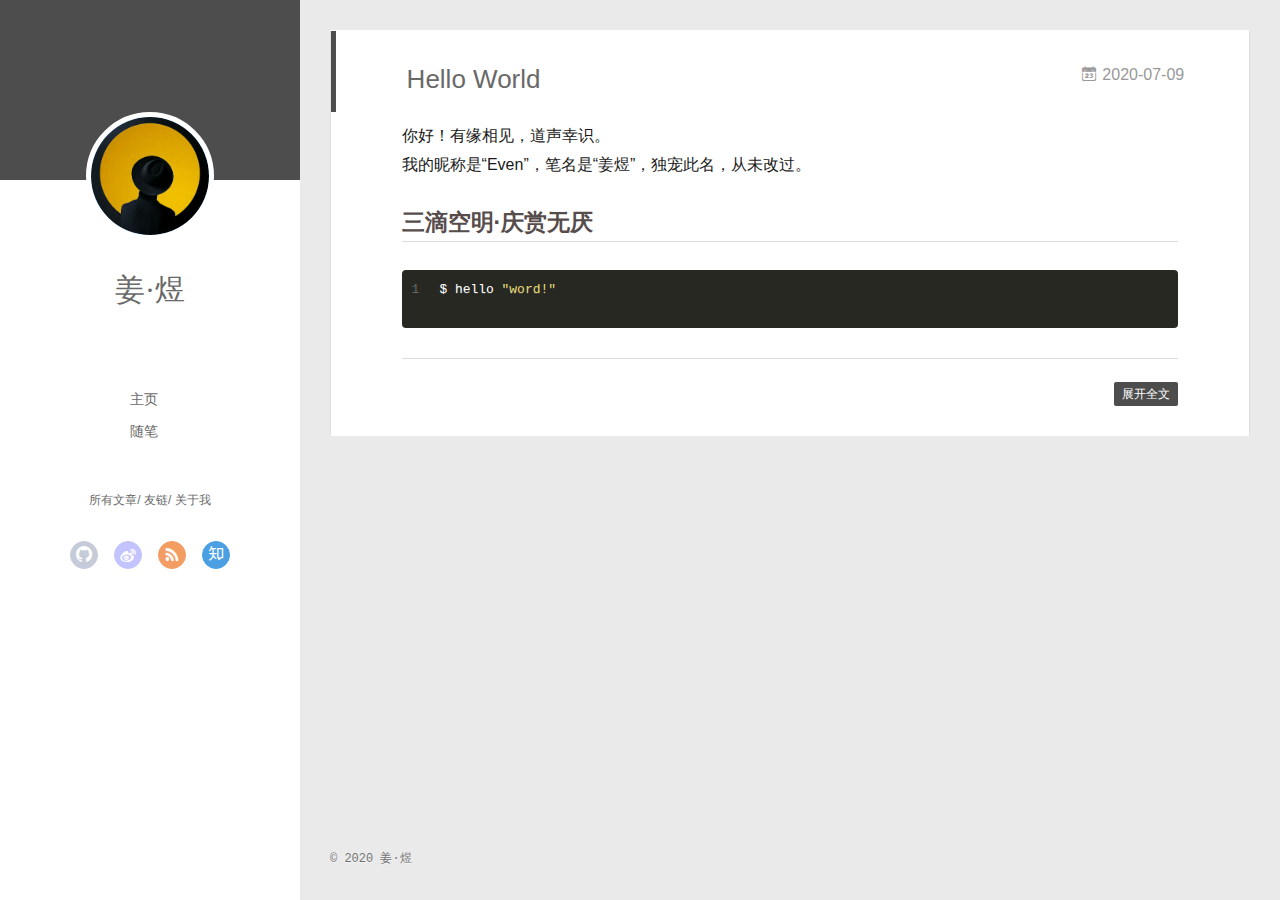
==== commit 7011f234: "Site updated: 2020-07-09 11:11:22" ====
--- a/index.html
+++ b/index.html
@@ -1,169 +1,131 @@
 <!DOCTYPE html>
 <html>
-  <head>
-  <meta charset="utf-8">
-  <meta name="renderer" content="webkit">
-  <meta http-equiv="X-UA-Compatible" content="IE=edge" >
-  <link rel="dns-prefetch" href="http://yoursite.com">
-  <title>Even's blog</title>
-  <meta name="viewport" content="width=device-width, initial-scale=1, maximum-scale=1">
-  <meta property="og:type" content="website">
-  <meta property="og:title" content="Hexo">
-  <meta property="og:url" content="http://yoursite.com/index.html">
-  <meta property="og:site_name" content="Hexo">
-  <meta property="og:locale" content="en_US">
-  <meta property="article:author" content="John Doe">
-  <meta name="twitter:card" content="summary">
-  <link rel="alternative" href="/atom.xml" title="Hexo" type="application/atom+xml">
-  <link rel="icon" href="/favicon.png">
-  <link rel="stylesheet" type="text/css" href="/./main.0cf68a.css">
-  <style type="text/css">
+<head>
+<meta charset="utf-8">
+<meta name="renderer" content="webkit">
+<meta http-equiv="X-UA-Compatible" content="IE=edge" >
+<link rel="dns-prefetch" href="http://yoursite.com">
+<title>Even's blog</title>
+<meta name="viewport" content="width=device-width, initial-scale=1, maximum-scale=1">
+<meta property="og:type" content="website">
+<meta property="og:title" content="Hexo">
+<meta property="og:url" content="http://yoursite.com/index.html">
+<meta property="og:site_name" content="Hexo">
+<meta property="og:locale" content="en_US">
+<meta property="article:author" content="John Doe">
+<meta name="twitter:card" content="summary">
+<link rel="alternative" href="/atom.xml" title="Hexo" type="application/atom+xml">
+<link rel="icon" href="/favicon.png">
+<link rel="stylesheet" type="text/css" href="/./main.0cf68a.css">
+<style type="text/css">
 #container.show {
 	background: linear-gradient(200deg, #a0cfe4, #e8c37e);
 }
 </style>
-  <meta name="generator" content="Hexo 4.2.1">
-  </head>
+<meta name="generator" content="Hexo 4.2.1">
+</head>
 
-  <body>
-  <div id="container" q-class="show:isCtnShow">
-    <canvas id="anm-canvas" class="anm-canvas"></canvas>
-    <div class="left-col" q-class="show:isShow">
-      <div class="overlay" style="background: #4d4d4d"></div>
+<body>
+<div id="container" q-class="show:isCtnShow">
+  <canvas id="anm-canvas" class="anm-canvas"></canvas>
+  <div class="left-col" q-class="show:isShow">
+    <div class="overlay" style="background: #4d4d4d"></div>
+    <div class="intrude-less">
+      <header id="header" class="inner"> <a href="/" class="profilepic"> <img src="img/logo.png" class="js-avatar"> </a>
+        <hgroup>
+          <h1 class="header-author"><a href="/">姜·煜</a></h1>
+        </hgroup>
+        <nav class="header-menu">
+          <ul>
+            <li><a href="/">主页</a></li>
+            <li><a href="/tags/%E9%9A%8F%E7%AC%94/">随笔</a></li>
+          </ul>
+        </nav>
+        <nav class="header-smart-menu"> <a q-on="click: openSlider(e, 'innerArchive')" href="javascript:void(0)">所有文章</a> <a q-on="click: openSlider(e, 'friends')" href="javascript:void(0)">友链</a> <a q-on="click: openSlider(e, 'aboutme')" href="javascript:void(0)">关于我</a> </nav>
+        <nav class="header-nav">
+          <div class="social"> <a class="github" target="_blank" href="#" title="github"><i class="icon-github"></i></a> <a class="weibo" target="_blank" href="#" title="weibo"><i class="icon-weibo"></i></a> <a class="rss" target="_blank" href="#" title="rss"><i class="icon-rss"></i></a> <a class="zhihu" target="_blank" href="#" title="zhihu"><i class="icon-zhihu"></i></a> </div>
+        </nav>
+      </header>
+    </div>
+  </div>
+  <div class="mid-col" q-class="show:isShow,hide:isShow|isFalse">
+    <nav id="mobile-nav">
+      <div class="overlay js-overlay" style="background: #4d4d4d"></div>
+      <div class="btnctn js-mobile-btnctn">
+        <div class="slider-trigger list" q-on="click: openSlider(e)"><i class="icon icon-sort"></i></div>
+      </div>
       <div class="intrude-less">
-        <header id="header" class="inner"> <a href="/" class="profilepic"> <img src="img/logo.png" class="js-avatar"> </a>
+        <header id="header" class="inner">
+          <div class="profilepic"> <img src="" class="js-avatar"> </div>
           <hgroup>
-            <h1 class="header-author"><a href="/">姜·煜</a></h1>
+            <h1 class="header-author js-header-author">姜·煜</h1>
           </hgroup>
-          <nav class="header-menu">
-            <ul>
-              <li><a href="/">主页</a></li>
-              <li><a href="/tags/%E9%9A%8F%E7%AC%94/">随笔</a></li>
-            </ul>
-          </nav>
-          <nav class="header-smart-menu"> <a q-on="click: openSlider(e, 'innerArchive')" href="javascript:void(0)">所有文章</a> <a q-on="click: openSlider(e, 'friends')" href="javascript:void(0)">友链</a> <a q-on="click: openSlider(e, 'aboutme')" href="javascript:void(0)">关于我</a> </nav>
           <nav class="header-nav">
             <div class="social"> <a class="github" target="_blank" href="#" title="github"><i class="icon-github"></i></a> <a class="weibo" target="_blank" href="#" title="weibo"><i class="icon-weibo"></i></a> <a class="rss" target="_blank" href="#" title="rss"><i class="icon-rss"></i></a> <a class="zhihu" target="_blank" href="#" title="zhihu"><i class="icon-zhihu"></i></a> </div>
           </nav>
+          <nav class="header-menu js-header-menu">
+            <ul style="width: 50%">
+              <li style="width: 50%"><a href="/">主页</a></li>
+              <li style="width: 50%"><a href="/tags/%E9%9A%8F%E7%AC%94/">随笔</a></li>
+            </ul>
+          </nav>
         </header>
       </div>
-    </div>
-    <div class="mid-col" q-class="show:isShow,hide:isShow|isFalse">
-      <nav id="mobile-nav">
-        <div class="overlay js-overlay" style="background: #4d4d4d"></div>
-        <div class="btnctn js-mobile-btnctn">
-          <div class="slider-trigger list" q-on="click: openSlider(e)"><i class="icon icon-sort"></i></div>
-        </div>
-        <div class="intrude-less">
-          <header id="header" class="inner">
-            <div class="profilepic"> <img src="" class="js-avatar"> </div>
-            <hgroup>
-              <h1 class="header-author js-header-author">姜·煜</h1>
-            </hgroup>
-            <nav class="header-nav">
-              <div class="social"> <a class="github" target="_blank" href="#" title="github"><i class="icon-github"></i></a> <a class="weibo" target="_blank" href="#" title="weibo"><i class="icon-weibo"></i></a> <a class="rss" target="_blank" href="#" title="rss"><i class="icon-rss"></i></a> <a class="zhihu" target="_blank" href="#" title="zhihu"><i class="icon-zhihu"></i></a> </div>
-            </nav>
-            <nav class="header-menu js-header-menu">
-              <ul style="width: 50%">
-                <li style="width: 50%"><a href="/">主页</a></li>
-                <li style="width: 50%"><a href="/tags/%E9%9A%8F%E7%AC%94/">随笔</a></li>
-              </ul>
-            </nav>
-          </header>
-        </div>
-        <div class="mobile-mask" style="display:none" q-show="isShow"></div>
-      </nav>
-      <div id="wrapper" class="body-wrap">
-        <div class="menu-l">
-          <div class="canvas-wrap">
-            <canvas data-colors="#eaeaea" data-sectionHeight="100" data-contentId="js-content" id="myCanvas1" class="anm-canvas"></canvas>
-          </div>
-          <div id="js-content" class="content-ll">
-            <article id="post-hello-world" class="article article-type-post  article-index" itemscope itemprop="blogPost">
-              <div class="article-inner">
-                <header class="article-header">
-                  <h1 itemprop="name"> <a class="article-title" href="/2020/07/08/hello-world/">Hello World</a> </h1>
-                  <a href="/2020/07/08/hello-world/" class="archive-article-date">
-                  <time datetime="2020-07-08T15:00:59.165Z" itemprop="datePublished"><i class="icon-calendar icon"></i>2020-07-08</time>
-                  </a> </header>
-                <div class="article-entry" itemprop="articleBody">
-                  <p>Welcome to <a href="https://hexo.io/" target="_blank" rel="noopener">Hexo</a>! This is your very first post. Check <a href="https://hexo.io/docs/" target="_blank" rel="noopener">documentation</a> for more info. If you get any problems when using Hexo, you can find the answer in <a href="https://hexo.io/docs/troubleshooting.html" target="_blank" rel="noopener">troubleshooting</a> or you can ask me on <a href="https://github.com/hexojs/hexo/issues" target="_blank" rel="noopener">GitHub</a>.</p>
-                  <h2 id="Quick-Start"><a href="#Quick-Start" class="headerlink" title="Quick Start"></a>Quick Start</h2>
-                  <h3 id="Create-a-new-post"><a href="#Create-a-new-post" class="headerlink" title="Create a new post"></a>Create a new post</h3>
-                  <figure class="highlight bash">
-                    <table>
-                      <tr>
-                        <td class="gutter"><pre><span class="line">1</span><br>
+      <div class="mobile-mask" style="display:none" q-show="isShow"></div>
+    </nav>
+    <div id="wrapper" class="body-wrap">
+      <div class="menu-l">
+        <div class="canvas-wrap">
+          <canvas data-colors="#eaeaea" data-sectionHeight="100" data-contentId="js-content" id="myCanvas1" class="anm-canvas"></canvas>
+        </div>
+        <div id="js-content" class="content-ll">
+          <article id="post-hello-world" class="article article-type-post  article-index" itemscope itemprop="blogPost">
+            <div class="article-inner">
+              <header class="article-header">
+                <h1 itemprop="name"> <a class="article-title" href="/2020/07/08/hello-world/">Hello World</a> </h1>
+                <a href="/2020/07/08/hello-world/" class="archive-article-date">
+                <time datetime="2020-07-08T15:00:59.165Z" itemprop="datePublished"><i class="icon-calendar icon"></i>2020-07-09</time>
+                </a> </header>
+              <div class="article-entry" itemprop="articleBody">
+                <p>你好！有缘相见，道声幸识。<br>
+                  我的昵称是“Even”，笔名是“姜煜”，独宠此名，从未改过。</p>
+                <h2 id="Quick-Start"><a href="#Quick-Start" class="headerlink" title="text"></a>三滴空明·庆赏无厌</h2>
+                <figure class="highlight bash">
+                  <table>
+                    <tr>
+                      <td class="gutter"><pre><span class="line">1</span><br>
 </pre></td>
-                        <td class="code"><pre><span class="line">$ hexo new <span class="string">"My New Post"</span></span><br>
+                      <td class="code"><pre><span class="line">$ hello <span class="string">"word!"</span></span><br>
 </pre></td>
-                      </tr>
-                    </table>
-                  </figure>
-                  <p>More info: <a href="https://hexo.io/docs/writing.html" target="_blank" rel="noopener">Writing</a></p>
-                  <h3 id="Run-server"><a href="#Run-server" class="headerlink" title="Run server"></a>Run server</h3>
-                  <figure class="highlight bash">
-                    <table>
-                      <tr>
-                        <td class="gutter"><pre><span class="line">1</span><br>
-</pre></td>
-                        <td class="code"><pre><span class="line">$ hexo server</span><br>
-</pre></td>
-                      </tr>
-                    </table>
-                  </figure>
-                  <p>More info: <a href="https://hexo.io/docs/server.html" target="_blank" rel="noopener">Server</a></p>
-                  <h3 id="Generate-static-files"><a href="#Generate-static-files" class="headerlink" title="Generate static files"></a>Generate static files</h3>
-                  <figure class="highlight bash">
-                    <table>
-                      <tr>
-                        <td class="gutter"><pre><span class="line">1</span><br>
-</pre></td>
-                        <td class="code"><pre><span class="line">$ hexo generate</span><br>
-</pre></td>
-                      </tr>
-                    </table>
-                  </figure>
-                  <p>More info: <a href="https://hexo.io/docs/generating.html" target="_blank" rel="noopener">Generating</a></p>
-                  <h3 id="Deploy-to-remote-sites"><a href="#Deploy-to-remote-sites" class="headerlink" title="Deploy to remote sites"></a>Deploy to remote sites</h3>
-                  <figure class="highlight bash">
-                    <table>
-                      <tr>
-                        <td class="gutter"><pre><span class="line">1</span><br>
-</pre></td>
-                        <td class="code"><pre><span class="line">$ hexo deploy</span><br>
-</pre></td>
-                      </tr>
-                    </table>
-                  </figure>
-                  <p>More info: <a href="https://hexo.io/docs/one-command-deployment.html" target="_blank" rel="noopener">Deployment</a></p>
-                </div>
-                <div class="article-info article-info-index">
-                  <p class="article-more-link"> <a class="article-more-a" href="/2020/07/08/hello-world/">展开全文 >></a> </p>
-                  <div class="clearfix"></div>
-                </div>
-              </div>
-            </article>
-            <aside class="wrap-side-operation">
-              <div class="mod-side-operation">
-                <div class="jump-container" id="js-jump-container" style="display:none;"> <a href="javascript:void(0)" class="mod-side-operation__jump-to-top"> <i class="icon-font icon-back"></i> </a>
-                  <div id="js-jump-plan-container" class="jump-plan-container" style="top: -11px;"> <i class="icon-font icon-plane jump-plane"></i> </div>
-                </div>
-              </div>
-            </aside>
-          </div>
-        </div>
-      </div>
-      <footer id="footer">
-        <div class="outer">
-          <div id="footer-info">
-            <div class="footer-left"> &copy; 2020 姜·煜</div>
-            <div class="footer-right"> <a href="http://hexo.io/" target="_blank">Hexo</a> Theme <a href="https://github.com/litten/hexo-theme-yilia" target="_blank">Yilia</a> by Litten </div>
-          </div>
-        </div>
-      </footer>
-    </div>
-    <script>
+                    </tr>
+                  </table>
+                </figure>
+              </div>
+              <div class="article-info article-info-index">
+                <p class="article-more-link"> <a class="article-more-a" href="/2020/07/08/hello-world/">展开全文 </a> </p>
+                <div class="clearfix"></div>
+              </div>
+            </div>
+          </article>
+          <aside class="wrap-side-operation">
+            <div class="mod-side-operation">
+              <div class="jump-container" id="js-jump-container" style="display:none;"> <a href="javascript:void(0)" class="mod-side-operation__jump-to-top"> <i class="icon-font icon-back"></i> </a>
+                <div id="js-jump-plan-container" class="jump-plan-container" style="top: -11px;"> <i class="icon-font icon-plane jump-plane"></i> </div>
+              </div>
+            </div>
+          </aside>
+        </div>
+      </div>
+    </div>
+    <footer id="footer">
+      <div class="outer">
+        <div id="footer-info">
+          <div class="footer-left"> &copy; 2020 姜·煜</div>
+        </div>
+      </div>
+    </footer>
+  </div>
+  <script>
 	var yiliaConfig = {
 		mathjax: false,
 		isHome: true,
@@ -178,100 +140,100 @@
 		showTags: false
 	}
 </script> 
-    <script>!function(t){function n(e){if(r[e])return r[e].exports;var i=r[e]={exports:{},id:e,loaded:!1};return t[e].call(i.exports,i,i.exports,n),i.loaded=!0,i.exports}var r={};n.m=t,n.c=r,n.p="./",n(0)}([function(t,n,r){r(195),t.exports=r(191)},function(t,n,r){var e=r(3),i=r(52),o=r(27),u=r(28),c=r(53),f="prototype",a=function(t,n,r){var s,l,h,v,p=t&a.F,d=t&a.G,y=t&a.S,g=t&a.P,b=t&a.B,m=d?e:y?e[n]||(e[n]={}):(e[n]||{})[f],x=d?i:i[n]||(i[n]={}),w=x[f]||(x[f]={});d&&(r=n);for(s in r)l=!p&&m&&void 0!==m[s],h=(l?m:r)[s],v=b&&l?c(h,e):g&&"function"==typeof h?c(Function.call,h):h,m&&u(m,s,h,t&a.U),x[s]!=h&&o(x,s,v),g&&w[s]!=h&&(w[s]=h)};e.core=i,a.F=1,a.G=2,a.S=4,a.P=8,a.B=16,a.W=32,a.U=64,a.R=128,t.exports=a},function(t,n,r){var e=r(6);t.exports=function(t){if(!e(t))throw TypeError(t+" is not an object!");return t}},function(t,n){var r=t.exports="undefined"!=typeof window&&window.Math==Math?window:"undefined"!=typeof self&&self.Math==Math?self:Function("return this")();"number"==typeof __g&&(__g=r)},function(t,n){t.exports=function(t){try{return!!t()}catch(t){return!0}}},function(t,n){var r=t.exports="undefined"!=typeof window&&window.Math==Math?window:"undefined"!=typeof self&&self.Math==Math?self:Function("return this")();"number"==typeof __g&&(__g=r)},function(t,n){t.exports=function(t){return"object"==typeof t?null!==t:"function"==typeof t}},function(t,n,r){var e=r(126)("wks"),i=r(76),o=r(3).Symbol,u="function"==typeof o;(t.exports=function(t){return e[t]||(e[t]=u&&o[t]||(u?o:i)("Symbol."+t))}).store=e},function(t,n){var r={}.hasOwnProperty;t.exports=function(t,n){return r.call(t,n)}},function(t,n,r){var e=r(94),i=r(33);t.exports=function(t){return e(i(t))}},function(t,n,r){t.exports=!r(4)(function(){return 7!=Object.defineProperty({},"a",{get:function(){return 7}}).a})},function(t,n,r){var e=r(2),i=r(167),o=r(50),u=Object.defineProperty;n.f=r(10)?Object.defineProperty:function(t,n,r){if(e(t),n=o(n,!0),e(r),i)try{return u(t,n,r)}catch(t){}if("get"in r||"set"in r)throw TypeError("Accessors not supported!");return"value"in r&&(t[n]=r.value),t}},function(t,n,r){t.exports=!r(18)(function(){return 7!=Object.defineProperty({},"a",{get:function(){return 7}}).a})},function(t,n,r){var e=r(14),i=r(22);t.exports=r(12)?function(t,n,r){return e.f(t,n,i(1,r))}:function(t,n,r){return t[n]=r,t}},function(t,n,r){var e=r(20),i=r(58),o=r(42),u=Object.defineProperty;n.f=r(12)?Object.defineProperty:function(t,n,r){if(e(t),n=o(n,!0),e(r),i)try{return u(t,n,r)}catch(t){}if("get"in r||"set"in r)throw TypeError("Accessors not supported!");return"value"in r&&(t[n]=r.value),t}},function(t,n,r){var e=r(40)("wks"),i=r(23),o=r(5).Symbol,u="function"==typeof o;(t.exports=function(t){return e[t]||(e[t]=u&&o[t]||(u?o:i)("Symbol."+t))}).store=e},function(t,n,r){var e=r(67),i=Math.min;t.exports=function(t){return t>0?i(e(t),9007199254740991):0}},function(t,n,r){var e=r(46);t.exports=function(t){return Object(e(t))}},function(t,n){t.exports=function(t){try{return!!t()}catch(t){return!0}}},function(t,n,r){var e=r(63),i=r(34);t.exports=Object.keys||function(t){return e(t,i)}},function(t,n,r){var e=r(21);t.exports=function(t){if(!e(t))throw TypeError(t+" is not an object!");return t}},function(t,n){t.exports=function(t){return"object"==typeof t?null!==t:"function"==typeof t}},function(t,n){t.exports=function(t,n){return{enumerable:!(1&t),configurable:!(2&t),writable:!(4&t),value:n}}},function(t,n){var r=0,e=Math.random();t.exports=function(t){return"Symbol(".concat(void 0===t?"":t,")_",(++r+e).toString(36))}},function(t,n){var r={}.hasOwnProperty;t.exports=function(t,n){return r.call(t,n)}},function(t,n){var r=t.exports={version:"2.4.0"};"number"==typeof __e&&(__e=r)},function(t,n){t.exports=function(t){if("function"!=typeof t)throw TypeError(t+" is not a function!");return t}},function(t,n,r){var e=r(11),i=r(66);t.exports=r(10)?function(t,n,r){return e.f(t,n,i(1,r))}:function(t,n,r){return t[n]=r,t}},function(t,n,r){var e=r(3),i=r(27),o=r(24),u=r(76)("src"),c="toString",f=Function[c],a=(""+f).split(c);r(52).inspectSource=function(t){return f.call(t)},(t.exports=function(t,n,r,c){var f="function"==typeof r;f&&(o(r,"name")||i(r,"name",n)),t[n]!==r&&(f&&(o(r,u)||i(r,u,t[n]?""+t[n]:a.join(String(n)))),t===e?t[n]=r:c?t[n]?t[n]=r:i(t,n,r):(delete t[n],i(t,n,r)))})(Function.prototype,c,function(){return"function"==typeof this&&this[u]||f.call(this)})},function(t,n,r){var e=r(1),i=r(4),o=r(46),u=function(t,n,r,e){var i=String(o(t)),u="<"+n;return""!==r&&(u+=" "+r+'="'+String(e).replace(/"/g,"&quot;")+'"'),u+">"+i+"</"+n+">"};t.exports=function(t,n){var r={};r[t]=n(u),e(e.P+e.F*i(function(){var n=""[t]('"');return n!==n.toLowerCase()||n.split('"').length>3}),"String",r)}},function(t,n,r){var e=r(115),i=r(46);t.exports=function(t){return e(i(t))}},function(t,n,r){var e=r(116),i=r(66),o=r(30),u=r(50),c=r(24),f=r(167),a=Object.getOwnPropertyDescriptor;n.f=r(10)?a:function(t,n){if(t=o(t),n=u(n,!0),f)try{return a(t,n)}catch(t){}if(c(t,n))return i(!e.f.call(t,n),t[n])}},function(t,n,r){var e=r(24),i=r(17),o=r(145)("IE_PROTO"),u=Object.prototype;t.exports=Object.getPrototypeOf||function(t){return t=i(t),e(t,o)?t[o]:"function"==typeof t.constructor&&t instanceof t.constructor?t.constructor.prototype:t instanceof Object?u:null}},function(t,n){t.exports=function(t){if(void 0==t)throw TypeError("Can't call method on  "+t);return t}},function(t,n){t.exports="constructor,hasOwnProperty,isPrototypeOf,propertyIsEnumerable,toLocaleString,toString,valueOf".split(",")},function(t,n){t.exports={}},function(t,n){t.exports=!0},function(t,n){n.f={}.propertyIsEnumerable},function(t,n,r){var e=r(14).f,i=r(8),o=r(15)("toStringTag");t.exports=function(t,n,r){t&&!i(t=r?t:t.prototype,o)&&e(t,o,{configurable:!0,value:n})}},function(t,n,r){var e=r(40)("keys"),i=r(23);t.exports=function(t){return e[t]||(e[t]=i(t))}},function(t,n,r){var e=r(5),i="__core-js_shared__",o=e[i]||(e[i]={});t.exports=function(t){return o[t]||(o[t]={})}},function(t,n){var r=Math.ceil,e=Math.floor;t.exports=function(t){return isNaN(t=+t)?0:(t>0?e:r)(t)}},function(t,n,r){var e=r(21);t.exports=function(t,n){if(!e(t))return t;var r,i;if(n&&"function"==typeof(r=t.toString)&&!e(i=r.call(t)))return i;if("function"==typeof(r=t.valueOf)&&!e(i=r.call(t)))return i;if(!n&&"function"==typeof(r=t.toString)&&!e(i=r.call(t)))return i;throw TypeError("Can't convert object to primitive value")}},function(t,n,r){var e=r(5),i=r(25),o=r(36),u=r(44),c=r(14).f;t.exports=function(t){var n=i.Symbol||(i.Symbol=o?{}:e.Symbol||{});"_"==t.charAt(0)||t in n||c(n,t,{value:u.f(t)})}},function(t,n,r){n.f=r(15)},function(t,n){var r={}.toString;t.exports=function(t){return r.call(t).slice(8,-1)}},function(t,n){t.exports=function(t){if(void 0==t)throw TypeError("Can't call method on  "+t);return t}},function(t,n,r){var e=r(4);t.exports=function(t,n){return!!t&&e(function(){n?t.call(null,function(){},1):t.call(null)})}},function(t,n,r){var e=r(53),i=r(115),o=r(17),u=r(16),c=r(203);t.exports=function(t,n){var r=1==t,f=2==t,a=3==t,s=4==t,l=6==t,h=5==t||l,v=n||c;return function(n,c,p){for(var d,y,g=o(n),b=i(g),m=e(c,p,3),x=u(b.length),w=0,S=r?v(n,x):f?v(n,0):void 0;x>w;w++)if((h||w in b)&&(d=b[w],y=m(d,w,g),t))if(r)S[w]=y;else if(y)switch(t){case 3:return!0;case 5:return d;case 6:return w;case 2:S.push(d)}else if(s)return!1;return l?-1:a||s?s:S}}},function(t,n,r){var e=r(1),i=r(52),o=r(4);t.exports=function(t,n){var r=(i.Object||{})[t]||Object[t],u={};u[t]=n(r),e(e.S+e.F*o(function(){r(1)}),"Object",u)}},function(t,n,r){var e=r(6);t.exports=function(t,n){if(!e(t))return t;var r,i;if(n&&"function"==typeof(r=t.toString)&&!e(i=r.call(t)))return i;if("function"==typeof(r=t.valueOf)&&!e(i=r.call(t)))return i;if(!n&&"function"==typeof(r=t.toString)&&!e(i=r.call(t)))return i;throw TypeError("Can't convert object to primitive value")}},function(t,n,r){var e=r(5),i=r(25),o=r(91),u=r(13),c="prototype",f=function(t,n,r){var a,s,l,h=t&f.F,v=t&f.G,p=t&f.S,d=t&f.P,y=t&f.B,g=t&f.W,b=v?i:i[n]||(i[n]={}),m=b[c],x=v?e:p?e[n]:(e[n]||{})[c];v&&(r=n);for(a in r)(s=!h&&x&&void 0!==x[a])&&a in b||(l=s?x[a]:r[a],b[a]=v&&"function"!=typeof x[a]?r[a]:y&&s?o(l,e):g&&x[a]==l?function(t){var n=function(n,r,e){if(this instanceof t){switch(arguments.length){case 0:return new t;case 1:return new t(n);case 2:return new t(n,r)}return new t(n,r,e)}return t.apply(this,arguments)};return n[c]=t[c],n}(l):d&&"function"==typeof l?o(Function.call,l):l,d&&((b.virtual||(b.virtual={}))[a]=l,t&f.R&&m&&!m[a]&&u(m,a,l)))};f.F=1,f.G=2,f.S=4,f.P=8,f.B=16,f.W=32,f.U=64,f.R=128,t.exports=f},function(t,n){var r=t.exports={version:"2.4.0"};"number"==typeof __e&&(__e=r)},function(t,n,r){var e=r(26);t.exports=function(t,n,r){if(e(t),void 0===n)return t;switch(r){case 1:return function(r){return t.call(n,r)};case 2:return function(r,e){return t.call(n,r,e)};case 3:return function(r,e,i){return t.call(n,r,e,i)}}return function(){return t.apply(n,arguments)}}},function(t,n,r){var e=r(183),i=r(1),o=r(126)("metadata"),u=o.store||(o.store=new(r(186))),c=function(t,n,r){var i=u.get(t);if(!i){if(!r)return;u.set(t,i=new e)}var o=i.get(n);if(!o){if(!r)return;i.set(n,o=new e)}return o},f=function(t,n,r){var e=c(n,r,!1);return void 0!==e&&e.has(t)},a=function(t,n,r){var e=c(n,r,!1);return void 0===e?void 0:e.get(t)},s=function(t,n,r,e){c(r,e,!0).set(t,n)},l=function(t,n){var r=c(t,n,!1),e=[];return r&&r.forEach(function(t,n){e.push(n)}),e},h=function(t){return void 0===t||"symbol"==typeof t?t:String(t)},v=function(t){i(i.S,"Reflect",t)};t.exports={store:u,map:c,has:f,get:a,set:s,keys:l,key:h,exp:v}},function(t,n,r){"use strict";if(r(10)){var e=r(69),i=r(3),o=r(4),u=r(1),c=r(127),f=r(152),a=r(53),s=r(68),l=r(66),h=r(27),v=r(73),p=r(67),d=r(16),y=r(75),g=r(50),b=r(24),m=r(180),x=r(114),w=r(6),S=r(17),_=r(137),O=r(70),E=r(32),P=r(71).f,j=r(154),F=r(76),M=r(7),A=r(48),N=r(117),T=r(146),I=r(155),k=r(80),L=r(123),R=r(74),C=r(130),D=r(160),U=r(11),W=r(31),G=U.f,B=W.f,V=i.RangeError,z=i.TypeError,q=i.Uint8Array,K="ArrayBuffer",J="Shared"+K,Y="BYTES_PER_ELEMENT",H="prototype",$=Array[H],X=f.ArrayBuffer,Q=f.DataView,Z=A(0),tt=A(2),nt=A(3),rt=A(4),et=A(5),it=A(6),ot=N(!0),ut=N(!1),ct=I.values,ft=I.keys,at=I.entries,st=$.lastIndexOf,lt=$.reduce,ht=$.reduceRight,vt=$.join,pt=$.sort,dt=$.slice,yt=$.toString,gt=$.toLocaleString,bt=M("iterator"),mt=M("toStringTag"),xt=F("typed_constructor"),wt=F("def_constructor"),St=c.CONSTR,_t=c.TYPED,Ot=c.VIEW,Et="Wrong length!",Pt=A(1,function(t,n){return Tt(T(t,t[wt]),n)}),jt=o(function(){return 1===new q(new Uint16Array([1]).buffer)[0]}),Ft=!!q&&!!q[H].set&&o(function(){new q(1).set({})}),Mt=function(t,n){if(void 0===t)throw z(Et);var r=+t,e=d(t);if(n&&!m(r,e))throw V(Et);return e},At=function(t,n){var r=p(t);if(r<0||r%n)throw V("Wrong offset!");return r},Nt=function(t){if(w(t)&&_t in t)return t;throw z(t+" is not a typed array!")},Tt=function(t,n){if(!(w(t)&&xt in t))throw z("It is not a typed array constructor!");return new t(n)},It=function(t,n){return kt(T(t,t[wt]),n)},kt=function(t,n){for(var r=0,e=n.length,i=Tt(t,e);e>r;)i[r]=n[r++];return i},Lt=function(t,n,r){G(t,n,{get:function(){return this._d[r]}})},Rt=function(t){var n,r,e,i,o,u,c=S(t),f=arguments.length,s=f>1?arguments[1]:void 0,l=void 0!==s,h=j(c);if(void 0!=h&&!_(h)){for(u=h.call(c),e=[],n=0;!(o=u.next()).done;n++)e.push(o.value);c=e}for(l&&f>2&&(s=a(s,arguments[2],2)),n=0,r=d(c.length),i=Tt(this,r);r>n;n++)i[n]=l?s(c[n],n):c[n];return i},Ct=function(){for(var t=0,n=arguments.length,r=Tt(this,n);n>t;)r[t]=arguments[t++];return r},Dt=!!q&&o(function(){gt.call(new q(1))}),Ut=function(){return gt.apply(Dt?dt.call(Nt(this)):Nt(this),arguments)},Wt={copyWithin:function(t,n){return D.call(Nt(this),t,n,arguments.length>2?arguments[2]:void 0)},every:function(t){return rt(Nt(this),t,arguments.length>1?arguments[1]:void 0)},fill:function(t){return C.apply(Nt(this),arguments)},filter:function(t){return It(this,tt(Nt(this),t,arguments.length>1?arguments[1]:void 0))},find:function(t){return et(Nt(this),t,arguments.length>1?arguments[1]:void 0)},findIndex:function(t){return it(Nt(this),t,arguments.length>1?arguments[1]:void 0)},forEach:function(t){Z(Nt(this),t,arguments.length>1?arguments[1]:void 0)},indexOf:function(t){return ut(Nt(this),t,arguments.length>1?arguments[1]:void 0)},includes:function(t){return ot(Nt(this),t,arguments.length>1?arguments[1]:void 0)},join:function(t){return vt.apply(Nt(this),arguments)},lastIndexOf:function(t){return st.apply(Nt(this),arguments)},map:function(t){return Pt(Nt(this),t,arguments.length>1?arguments[1]:void 0)},reduce:function(t){return lt.apply(Nt(this),arguments)},reduceRight:function(t){return ht.apply(Nt(this),arguments)},reverse:function(){for(var t,n=this,r=Nt(n).length,e=Math.floor(r/2),i=0;i<e;)t=n[i],n[i++]=n[--r],n[r]=t;return n},some:function(t){return nt(Nt(this),t,arguments.length>1?arguments[1]:void 0)},sort:function(t){return pt.call(Nt(this),t)},subarray:function(t,n){var r=Nt(this),e=r.length,i=y(t,e);return new(T(r,r[wt]))(r.buffer,r.byteOffset+i*r.BYTES_PER_ELEMENT,d((void 0===n?e:y(n,e))-i))}},Gt=function(t,n){return It(this,dt.call(Nt(this),t,n))},Bt=function(t){Nt(this);var n=At(arguments[1],1),r=this.length,e=S(t),i=d(e.length),o=0;if(i+n>r)throw V(Et);for(;o<i;)this[n+o]=e[o++]},Vt={entries:function(){return at.call(Nt(this))},keys:function(){return ft.call(Nt(this))},values:function(){return ct.call(Nt(this))}},zt=function(t,n){return w(t)&&t[_t]&&"symbol"!=typeof n&&n in t&&String(+n)==String(n)},qt=function(t,n){return zt(t,n=g(n,!0))?l(2,t[n]):B(t,n)},Kt=function(t,n,r){return!(zt(t,n=g(n,!0))&&w(r)&&b(r,"value"))||b(r,"get")||b(r,"set")||r.configurable||b(r,"writable")&&!r.writable||b(r,"enumerable")&&!r.enumerable?G(t,n,r):(t[n]=r.value,t)};St||(W.f=qt,U.f=Kt),u(u.S+u.F*!St,"Object",{getOwnPropertyDescriptor:qt,defineProperty:Kt}),o(function(){yt.call({})})&&(yt=gt=function(){return vt.call(this)});var Jt=v({},Wt);v(Jt,Vt),h(Jt,bt,Vt.values),v(Jt,{slice:Gt,set:Bt,constructor:function(){},toString:yt,toLocaleString:Ut}),Lt(Jt,"buffer","b"),Lt(Jt,"byteOffset","o"),Lt(Jt,"byteLength","l"),Lt(Jt,"length","e"),G(Jt,mt,{get:function(){return this[_t]}}),t.exports=function(t,n,r,f){f=!!f;var a=t+(f?"Clamped":"")+"Array",l="Uint8Array"!=a,v="get"+t,p="set"+t,y=i[a],g=y||{},b=y&&E(y),m=!y||!c.ABV,S={},_=y&&y[H],j=function(t,r){var e=t._d;return e.v[v](r*n+e.o,jt)},F=function(t,r,e){var i=t._d;f&&(e=(e=Math.round(e))<0?0:e>255?255:255&e),i.v[p](r*n+i.o,e,jt)},M=function(t,n){G(t,n,{get:function(){return j(this,n)},set:function(t){return F(this,n,t)},enumerable:!0})};m?(y=r(function(t,r,e,i){s(t,y,a,"_d");var o,u,c,f,l=0,v=0;if(w(r)){if(!(r instanceof X||(f=x(r))==K||f==J))return _t in r?kt(y,r):Rt.call(y,r);o=r,v=At(e,n);var p=r.byteLength;if(void 0===i){if(p%n)throw V(Et);if((u=p-v)<0)throw V(Et)}else if((u=d(i)*n)+v>p)throw V(Et);c=u/n}else c=Mt(r,!0),u=c*n,o=new X(u);for(h(t,"_d",{b:o,o:v,l:u,e:c,v:new Q(o)});l<c;)M(t,l++)}),_=y[H]=O(Jt),h(_,"constructor",y)):L(function(t){new y(null),new y(t)},!0)||(y=r(function(t,r,e,i){s(t,y,a);var o;return w(r)?r instanceof X||(o=x(r))==K||o==J?void 0!==i?new g(r,At(e,n),i):void 0!==e?new g(r,At(e,n)):new g(r):_t in r?kt(y,r):Rt.call(y,r):new g(Mt(r,l))}),Z(b!==Function.prototype?P(g).concat(P(b)):P(g),function(t){t in y||h(y,t,g[t])}),y[H]=_,e||(_.constructor=y));var A=_[bt],N=!!A&&("values"==A.name||void 0==A.name),T=Vt.values;h(y,xt,!0),h(_,_t,a),h(_,Ot,!0),h(_,wt,y),(f?new y(1)[mt]==a:mt in _)||G(_,mt,{get:function(){return a}}),S[a]=y,u(u.G+u.W+u.F*(y!=g),S),u(u.S,a,{BYTES_PER_ELEMENT:n,from:Rt,of:Ct}),Y in _||h(_,Y,n),u(u.P,a,Wt),R(a),u(u.P+u.F*Ft,a,{set:Bt}),u(u.P+u.F*!N,a,Vt),u(u.P+u.F*(_.toString!=yt),a,{toString:yt}),u(u.P+u.F*o(function(){new y(1).slice()}),a,{slice:Gt}),u(u.P+u.F*(o(function(){return[1,2].toLocaleString()!=new y([1,2]).toLocaleString()})||!o(function(){_.toLocaleString.call([1,2])})),a,{toLocaleString:Ut}),k[a]=N?A:T,e||N||h(_,bt,T)}}else t.exports=function(){}},function(t,n){var r={}.toString;t.exports=function(t){return r.call(t).slice(8,-1)}},function(t,n,r){var e=r(21),i=r(5).document,o=e(i)&&e(i.createElement);t.exports=function(t){return o?i.createElement(t):{}}},function(t,n,r){t.exports=!r(12)&&!r(18)(function(){return 7!=Object.defineProperty(r(57)("div"),"a",{get:function(){return 7}}).a})},function(t,n,r){"use strict";var e=r(36),i=r(51),o=r(64),u=r(13),c=r(8),f=r(35),a=r(96),s=r(38),l=r(103),h=r(15)("iterator"),v=!([].keys&&"next"in[].keys()),p="keys",d="values",y=function(){return this};t.exports=function(t,n,r,g,b,m,x){a(r,n,g);var w,S,_,O=function(t){if(!v&&t in F)return F[t];switch(t){case p:case d:return function(){return new r(this,t)}}return function(){return new r(this,t)}},E=n+" Iterator",P=b==d,j=!1,F=t.prototype,M=F[h]||F["@@iterator"]||b&&F[b],A=M||O(b),N=b?P?O("entries"):A:void 0,T="Array"==n?F.entries||M:M;if(T&&(_=l(T.call(new t)))!==Object.prototype&&(s(_,E,!0),e||c(_,h)||u(_,h,y)),P&&M&&M.name!==d&&(j=!0,A=function(){return M.call(this)}),e&&!x||!v&&!j&&F[h]||u(F,h,A),f[n]=A,f[E]=y,b)if(w={values:P?A:O(d),keys:m?A:O(p),entries:N},x)for(S in w)S in F||o(F,S,w[S]);else i(i.P+i.F*(v||j),n,w);return w}},function(t,n,r){var e=r(20),i=r(100),o=r(34),u=r(39)("IE_PROTO"),c=function(){},f="prototype",a=function(){var t,n=r(57)("iframe"),e=o.length;for(n.style.display="none",r(93).appendChild(n),n.src="javascript:",t=n.contentWindow.document,t.open(),t.write("<script>document.F=Object<\/script>"),t.close(),a=t.F;e--;)delete a[f][o[e]];return a()};t.exports=Object.create||function(t,n){var r;return null!==t?(c[f]=e(t),r=new c,c[f]=null,r[u]=t):r=a(),void 0===n?r:i(r,n)}},function(t,n,r){var e=r(63),i=r(34).concat("length","prototype");n.f=Object.getOwnPropertyNames||function(t){return e(t,i)}},function(t,n){n.f=Object.getOwnPropertySymbols},function(t,n,r){var e=r(8),i=r(9),o=r(90)(!1),u=r(39)("IE_PROTO");t.exports=function(t,n){var r,c=i(t),f=0,a=[];for(r in c)r!=u&&e(c,r)&&a.push(r);for(;n.length>f;)e(c,r=n[f++])&&(~o(a,r)||a.push(r));return a}},function(t,n,r){t.exports=r(13)},function(t,n,r){var e=r(76)("meta"),i=r(6),o=r(24),u=r(11).f,c=0,f=Object.isExtensible||function(){return!0},a=!r(4)(function(){return f(Object.preventExtensions({}))}),s=function(t){u(t,e,{value:{i:"O"+ ++c,w:{}}})},l=function(t,n){if(!i(t))return"symbol"==typeof t?t:("string"==typeof t?"S":"P")+t;if(!o(t,e)){if(!f(t))return"F";if(!n)return"E";s(t)}return t[e].i},h=function(t,n){if(!o(t,e)){if(!f(t))return!0;if(!n)return!1;s(t)}return t[e].w},v=function(t){return a&&p.NEED&&f(t)&&!o(t,e)&&s(t),t},p=t.exports={KEY:e,NEED:!1,fastKey:l,getWeak:h,onFreeze:v}},function(t,n){t.exports=function(t,n){return{enumerable:!(1&t),configurable:!(2&t),writable:!(4&t),value:n}}},function(t,n){var r=Math.ceil,e=Math.floor;t.exports=function(t){return isNaN(t=+t)?0:(t>0?e:r)(t)}},function(t,n){t.exports=function(t,n,r,e){if(!(t instanceof n)||void 0!==e&&e in t)throw TypeError(r+": incorrect invocation!");return t}},function(t,n){t.exports=!1},function(t,n,r){var e=r(2),i=r(173),o=r(133),u=r(145)("IE_PROTO"),c=function(){},f="prototype",a=function(){var t,n=r(132)("iframe"),e=o.length;for(n.style.display="none",r(135).appendChild(n),n.src="javascript:",t=n.contentWindow.document,t.open(),t.write("<script>document.F=Object<\/script>"),t.close(),a=t.F;e--;)delete a[f][o[e]];return a()};t.exports=Object.create||function(t,n){var r;return null!==t?(c[f]=e(t),r=new c,c[f]=null,r[u]=t):r=a(),void 0===n?r:i(r,n)}},function(t,n,r){var e=r(175),i=r(133).concat("length","prototype");n.f=Object.getOwnPropertyNames||function(t){return e(t,i)}},function(t,n,r){var e=r(175),i=r(133);t.exports=Object.keys||function(t){return e(t,i)}},function(t,n,r){var e=r(28);t.exports=function(t,n,r){for(var i in n)e(t,i,n[i],r);return t}},function(t,n,r){"use strict";var e=r(3),i=r(11),o=r(10),u=r(7)("species");t.exports=function(t){var n=e[t];o&&n&&!n[u]&&i.f(n,u,{configurable:!0,get:function(){return this}})}},function(t,n,r){var e=r(67),i=Math.max,o=Math.min;t.exports=function(t,n){return t=e(t),t<0?i(t+n,0):o(t,n)}},function(t,n){var r=0,e=Math.random();t.exports=function(t){return"Symbol(".concat(void 0===t?"":t,")_",(++r+e).toString(36))}},function(t,n,r){var e=r(33);t.exports=function(t){return Object(e(t))}},function(t,n,r){var e=r(7)("unscopables"),i=Array.prototype;void 0==i[e]&&r(27)(i,e,{}),t.exports=function(t){i[e][t]=!0}},function(t,n,r){var e=r(53),i=r(169),o=r(137),u=r(2),c=r(16),f=r(154),a={},s={},n=t.exports=function(t,n,r,l,h){var v,p,d,y,g=h?function(){return t}:f(t),b=e(r,l,n?2:1),m=0;if("function"!=typeof g)throw TypeError(t+" is not iterable!");if(o(g)){for(v=c(t.length);v>m;m++)if((y=n?b(u(p=t[m])[0],p[1]):b(t[m]))===a||y===s)return y}else for(d=g.call(t);!(p=d.next()).done;)if((y=i(d,b,p.value,n))===a||y===s)return y};n.BREAK=a,n.RETURN=s},function(t,n){t.exports={}},function(t,n,r){var e=r(11).f,i=r(24),o=r(7)("toStringTag");t.exports=function(t,n,r){t&&!i(t=r?t:t.prototype,o)&&e(t,o,{configurable:!0,value:n})}},function(t,n,r){var e=r(1),i=r(46),o=r(4),u=r(150),c="["+u+"]",f="​+  <script>!function(t){function n(e){if(r[e])return r[e].exports;var i=r[e]={exports:{},id:e,loaded:!1};return t[e].call(i.exports,i,i.exports,n),i.loaded=!0,i.exports}var r={};n.m=t,n.c=r,n.p="./",n(0)}([function(t,n,r){r(195),t.exports=r(191)},function(t,n,r){var e=r(3),i=r(52),o=r(27),u=r(28),c=r(53),f="prototype",a=function(t,n,r){var s,l,h,v,p=t&a.F,d=t&a.G,y=t&a.S,g=t&a.P,b=t&a.B,m=d?e:y?e[n]||(e[n]={}):(e[n]||{})[f],x=d?i:i[n]||(i[n]={}),w=x[f]||(x[f]={});d&&(r=n);for(s in r)l=!p&&m&&void 0!==m[s],h=(l?m:r)[s],v=b&&l?c(h,e):g&&"function"==typeof h?c(Function.call,h):h,m&&u(m,s,h,t&a.U),x[s]!=h&&o(x,s,v),g&&w[s]!=h&&(w[s]=h)};e.core=i,a.F=1,a.G=2,a.S=4,a.P=8,a.B=16,a.W=32,a.U=64,a.R=128,t.exports=a},function(t,n,r){var e=r(6);t.exports=function(t){if(!e(t))throw TypeError(t+" is not an object!");return t}},function(t,n){var r=t.exports="undefined"!=typeof window&&window.Math==Math?window:"undefined"!=typeof self&&self.Math==Math?self:Function("return this")();"number"==typeof __g&&(__g=r)},function(t,n){t.exports=function(t){try{return!!t()}catch(t){return!0}}},function(t,n){var r=t.exports="undefined"!=typeof window&&window.Math==Math?window:"undefined"!=typeof self&&self.Math==Math?self:Function("return this")();"number"==typeof __g&&(__g=r)},function(t,n){t.exports=function(t){return"object"==typeof t?null!==t:"function"==typeof t}},function(t,n,r){var e=r(126)("wks"),i=r(76),o=r(3).Symbol,u="function"==typeof o;(t.exports=function(t){return e[t]||(e[t]=u&&o[t]||(u?o:i)("Symbol."+t))}).store=e},function(t,n){var r={}.hasOwnProperty;t.exports=function(t,n){return r.call(t,n)}},function(t,n,r){var e=r(94),i=r(33);t.exports=function(t){return e(i(t))}},function(t,n,r){t.exports=!r(4)(function(){return 7!=Object.defineProperty({},"a",{get:function(){return 7}}).a})},function(t,n,r){var e=r(2),i=r(167),o=r(50),u=Object.defineProperty;n.f=r(10)?Object.defineProperty:function(t,n,r){if(e(t),n=o(n,!0),e(r),i)try{return u(t,n,r)}catch(t){}if("get"in r||"set"in r)throw TypeError("Accessors not supported!");return"value"in r&&(t[n]=r.value),t}},function(t,n,r){t.exports=!r(18)(function(){return 7!=Object.defineProperty({},"a",{get:function(){return 7}}).a})},function(t,n,r){var e=r(14),i=r(22);t.exports=r(12)?function(t,n,r){return e.f(t,n,i(1,r))}:function(t,n,r){return t[n]=r,t}},function(t,n,r){var e=r(20),i=r(58),o=r(42),u=Object.defineProperty;n.f=r(12)?Object.defineProperty:function(t,n,r){if(e(t),n=o(n,!0),e(r),i)try{return u(t,n,r)}catch(t){}if("get"in r||"set"in r)throw TypeError("Accessors not supported!");return"value"in r&&(t[n]=r.value),t}},function(t,n,r){var e=r(40)("wks"),i=r(23),o=r(5).Symbol,u="function"==typeof o;(t.exports=function(t){return e[t]||(e[t]=u&&o[t]||(u?o:i)("Symbol."+t))}).store=e},function(t,n,r){var e=r(67),i=Math.min;t.exports=function(t){return t>0?i(e(t),9007199254740991):0}},function(t,n,r){var e=r(46);t.exports=function(t){return Object(e(t))}},function(t,n){t.exports=function(t){try{return!!t()}catch(t){return!0}}},function(t,n,r){var e=r(63),i=r(34);t.exports=Object.keys||function(t){return e(t,i)}},function(t,n,r){var e=r(21);t.exports=function(t){if(!e(t))throw TypeError(t+" is not an object!");return t}},function(t,n){t.exports=function(t){return"object"==typeof t?null!==t:"function"==typeof t}},function(t,n){t.exports=function(t,n){return{enumerable:!(1&t),configurable:!(2&t),writable:!(4&t),value:n}}},function(t,n){var r=0,e=Math.random();t.exports=function(t){return"Symbol(".concat(void 0===t?"":t,")_",(++r+e).toString(36))}},function(t,n){var r={}.hasOwnProperty;t.exports=function(t,n){return r.call(t,n)}},function(t,n){var r=t.exports={version:"2.4.0"};"number"==typeof __e&&(__e=r)},function(t,n){t.exports=function(t){if("function"!=typeof t)throw TypeError(t+" is not a function!");return t}},function(t,n,r){var e=r(11),i=r(66);t.exports=r(10)?function(t,n,r){return e.f(t,n,i(1,r))}:function(t,n,r){return t[n]=r,t}},function(t,n,r){var e=r(3),i=r(27),o=r(24),u=r(76)("src"),c="toString",f=Function[c],a=(""+f).split(c);r(52).inspectSource=function(t){return f.call(t)},(t.exports=function(t,n,r,c){var f="function"==typeof r;f&&(o(r,"name")||i(r,"name",n)),t[n]!==r&&(f&&(o(r,u)||i(r,u,t[n]?""+t[n]:a.join(String(n)))),t===e?t[n]=r:c?t[n]?t[n]=r:i(t,n,r):(delete t[n],i(t,n,r)))})(Function.prototype,c,function(){return"function"==typeof this&&this[u]||f.call(this)})},function(t,n,r){var e=r(1),i=r(4),o=r(46),u=function(t,n,r,e){var i=String(o(t)),u="<"+n;return""!==r&&(u+=" "+r+'="'+String(e).replace(/"/g,"&quot;")+'"'),u+">"+i+"</"+n+">"};t.exports=function(t,n){var r={};r[t]=n(u),e(e.P+e.F*i(function(){var n=""[t]('"');return n!==n.toLowerCase()||n.split('"').length>3}),"String",r)}},function(t,n,r){var e=r(115),i=r(46);t.exports=function(t){return e(i(t))}},function(t,n,r){var e=r(116),i=r(66),o=r(30),u=r(50),c=r(24),f=r(167),a=Object.getOwnPropertyDescriptor;n.f=r(10)?a:function(t,n){if(t=o(t),n=u(n,!0),f)try{return a(t,n)}catch(t){}if(c(t,n))return i(!e.f.call(t,n),t[n])}},function(t,n,r){var e=r(24),i=r(17),o=r(145)("IE_PROTO"),u=Object.prototype;t.exports=Object.getPrototypeOf||function(t){return t=i(t),e(t,o)?t[o]:"function"==typeof t.constructor&&t instanceof t.constructor?t.constructor.prototype:t instanceof Object?u:null}},function(t,n){t.exports=function(t){if(void 0==t)throw TypeError("Can't call method on  "+t);return t}},function(t,n){t.exports="constructor,hasOwnProperty,isPrototypeOf,propertyIsEnumerable,toLocaleString,toString,valueOf".split(",")},function(t,n){t.exports={}},function(t,n){t.exports=!0},function(t,n){n.f={}.propertyIsEnumerable},function(t,n,r){var e=r(14).f,i=r(8),o=r(15)("toStringTag");t.exports=function(t,n,r){t&&!i(t=r?t:t.prototype,o)&&e(t,o,{configurable:!0,value:n})}},function(t,n,r){var e=r(40)("keys"),i=r(23);t.exports=function(t){return e[t]||(e[t]=i(t))}},function(t,n,r){var e=r(5),i="__core-js_shared__",o=e[i]||(e[i]={});t.exports=function(t){return o[t]||(o[t]={})}},function(t,n){var r=Math.ceil,e=Math.floor;t.exports=function(t){return isNaN(t=+t)?0:(t>0?e:r)(t)}},function(t,n,r){var e=r(21);t.exports=function(t,n){if(!e(t))return t;var r,i;if(n&&"function"==typeof(r=t.toString)&&!e(i=r.call(t)))return i;if("function"==typeof(r=t.valueOf)&&!e(i=r.call(t)))return i;if(!n&&"function"==typeof(r=t.toString)&&!e(i=r.call(t)))return i;throw TypeError("Can't convert object to primitive value")}},function(t,n,r){var e=r(5),i=r(25),o=r(36),u=r(44),c=r(14).f;t.exports=function(t){var n=i.Symbol||(i.Symbol=o?{}:e.Symbol||{});"_"==t.charAt(0)||t in n||c(n,t,{value:u.f(t)})}},function(t,n,r){n.f=r(15)},function(t,n){var r={}.toString;t.exports=function(t){return r.call(t).slice(8,-1)}},function(t,n){t.exports=function(t){if(void 0==t)throw TypeError("Can't call method on  "+t);return t}},function(t,n,r){var e=r(4);t.exports=function(t,n){return!!t&&e(function(){n?t.call(null,function(){},1):t.call(null)})}},function(t,n,r){var e=r(53),i=r(115),o=r(17),u=r(16),c=r(203);t.exports=function(t,n){var r=1==t,f=2==t,a=3==t,s=4==t,l=6==t,h=5==t||l,v=n||c;return function(n,c,p){for(var d,y,g=o(n),b=i(g),m=e(c,p,3),x=u(b.length),w=0,S=r?v(n,x):f?v(n,0):void 0;x>w;w++)if((h||w in b)&&(d=b[w],y=m(d,w,g),t))if(r)S[w]=y;else if(y)switch(t){case 3:return!0;case 5:return d;case 6:return w;case 2:S.push(d)}else if(s)return!1;return l?-1:a||s?s:S}}},function(t,n,r){var e=r(1),i=r(52),o=r(4);t.exports=function(t,n){var r=(i.Object||{})[t]||Object[t],u={};u[t]=n(r),e(e.S+e.F*o(function(){r(1)}),"Object",u)}},function(t,n,r){var e=r(6);t.exports=function(t,n){if(!e(t))return t;var r,i;if(n&&"function"==typeof(r=t.toString)&&!e(i=r.call(t)))return i;if("function"==typeof(r=t.valueOf)&&!e(i=r.call(t)))return i;if(!n&&"function"==typeof(r=t.toString)&&!e(i=r.call(t)))return i;throw TypeError("Can't convert object to primitive value")}},function(t,n,r){var e=r(5),i=r(25),o=r(91),u=r(13),c="prototype",f=function(t,n,r){var a,s,l,h=t&f.F,v=t&f.G,p=t&f.S,d=t&f.P,y=t&f.B,g=t&f.W,b=v?i:i[n]||(i[n]={}),m=b[c],x=v?e:p?e[n]:(e[n]||{})[c];v&&(r=n);for(a in r)(s=!h&&x&&void 0!==x[a])&&a in b||(l=s?x[a]:r[a],b[a]=v&&"function"!=typeof x[a]?r[a]:y&&s?o(l,e):g&&x[a]==l?function(t){var n=function(n,r,e){if(this instanceof t){switch(arguments.length){case 0:return new t;case 1:return new t(n);case 2:return new t(n,r)}return new t(n,r,e)}return t.apply(this,arguments)};return n[c]=t[c],n}(l):d&&"function"==typeof l?o(Function.call,l):l,d&&((b.virtual||(b.virtual={}))[a]=l,t&f.R&&m&&!m[a]&&u(m,a,l)))};f.F=1,f.G=2,f.S=4,f.P=8,f.B=16,f.W=32,f.U=64,f.R=128,t.exports=f},function(t,n){var r=t.exports={version:"2.4.0"};"number"==typeof __e&&(__e=r)},function(t,n,r){var e=r(26);t.exports=function(t,n,r){if(e(t),void 0===n)return t;switch(r){case 1:return function(r){return t.call(n,r)};case 2:return function(r,e){return t.call(n,r,e)};case 3:return function(r,e,i){return t.call(n,r,e,i)}}return function(){return t.apply(n,arguments)}}},function(t,n,r){var e=r(183),i=r(1),o=r(126)("metadata"),u=o.store||(o.store=new(r(186))),c=function(t,n,r){var i=u.get(t);if(!i){if(!r)return;u.set(t,i=new e)}var o=i.get(n);if(!o){if(!r)return;i.set(n,o=new e)}return o},f=function(t,n,r){var e=c(n,r,!1);return void 0!==e&&e.has(t)},a=function(t,n,r){var e=c(n,r,!1);return void 0===e?void 0:e.get(t)},s=function(t,n,r,e){c(r,e,!0).set(t,n)},l=function(t,n){var r=c(t,n,!1),e=[];return r&&r.forEach(function(t,n){e.push(n)}),e},h=function(t){return void 0===t||"symbol"==typeof t?t:String(t)},v=function(t){i(i.S,"Reflect",t)};t.exports={store:u,map:c,has:f,get:a,set:s,keys:l,key:h,exp:v}},function(t,n,r){"use strict";if(r(10)){var e=r(69),i=r(3),o=r(4),u=r(1),c=r(127),f=r(152),a=r(53),s=r(68),l=r(66),h=r(27),v=r(73),p=r(67),d=r(16),y=r(75),g=r(50),b=r(24),m=r(180),x=r(114),w=r(6),S=r(17),_=r(137),O=r(70),E=r(32),P=r(71).f,j=r(154),F=r(76),M=r(7),A=r(48),N=r(117),T=r(146),I=r(155),k=r(80),L=r(123),R=r(74),C=r(130),D=r(160),U=r(11),W=r(31),G=U.f,B=W.f,V=i.RangeError,z=i.TypeError,q=i.Uint8Array,K="ArrayBuffer",J="Shared"+K,Y="BYTES_PER_ELEMENT",H="prototype",$=Array[H],X=f.ArrayBuffer,Q=f.DataView,Z=A(0),tt=A(2),nt=A(3),rt=A(4),et=A(5),it=A(6),ot=N(!0),ut=N(!1),ct=I.values,ft=I.keys,at=I.entries,st=$.lastIndexOf,lt=$.reduce,ht=$.reduceRight,vt=$.join,pt=$.sort,dt=$.slice,yt=$.toString,gt=$.toLocaleString,bt=M("iterator"),mt=M("toStringTag"),xt=F("typed_constructor"),wt=F("def_constructor"),St=c.CONSTR,_t=c.TYPED,Ot=c.VIEW,Et="Wrong length!",Pt=A(1,function(t,n){return Tt(T(t,t[wt]),n)}),jt=o(function(){return 1===new q(new Uint16Array([1]).buffer)[0]}),Ft=!!q&&!!q[H].set&&o(function(){new q(1).set({})}),Mt=function(t,n){if(void 0===t)throw z(Et);var r=+t,e=d(t);if(n&&!m(r,e))throw V(Et);return e},At=function(t,n){var r=p(t);if(r<0||r%n)throw V("Wrong offset!");return r},Nt=function(t){if(w(t)&&_t in t)return t;throw z(t+" is not a typed array!")},Tt=function(t,n){if(!(w(t)&&xt in t))throw z("It is not a typed array constructor!");return new t(n)},It=function(t,n){return kt(T(t,t[wt]),n)},kt=function(t,n){for(var r=0,e=n.length,i=Tt(t,e);e>r;)i[r]=n[r++];return i},Lt=function(t,n,r){G(t,n,{get:function(){return this._d[r]}})},Rt=function(t){var n,r,e,i,o,u,c=S(t),f=arguments.length,s=f>1?arguments[1]:void 0,l=void 0!==s,h=j(c);if(void 0!=h&&!_(h)){for(u=h.call(c),e=[],n=0;!(o=u.next()).done;n++)e.push(o.value);c=e}for(l&&f>2&&(s=a(s,arguments[2],2)),n=0,r=d(c.length),i=Tt(this,r);r>n;n++)i[n]=l?s(c[n],n):c[n];return i},Ct=function(){for(var t=0,n=arguments.length,r=Tt(this,n);n>t;)r[t]=arguments[t++];return r},Dt=!!q&&o(function(){gt.call(new q(1))}),Ut=function(){return gt.apply(Dt?dt.call(Nt(this)):Nt(this),arguments)},Wt={copyWithin:function(t,n){return D.call(Nt(this),t,n,arguments.length>2?arguments[2]:void 0)},every:function(t){return rt(Nt(this),t,arguments.length>1?arguments[1]:void 0)},fill:function(t){return C.apply(Nt(this),arguments)},filter:function(t){return It(this,tt(Nt(this),t,arguments.length>1?arguments[1]:void 0))},find:function(t){return et(Nt(this),t,arguments.length>1?arguments[1]:void 0)},findIndex:function(t){return it(Nt(this),t,arguments.length>1?arguments[1]:void 0)},forEach:function(t){Z(Nt(this),t,arguments.length>1?arguments[1]:void 0)},indexOf:function(t){return ut(Nt(this),t,arguments.length>1?arguments[1]:void 0)},includes:function(t){return ot(Nt(this),t,arguments.length>1?arguments[1]:void 0)},join:function(t){return vt.apply(Nt(this),arguments)},lastIndexOf:function(t){return st.apply(Nt(this),arguments)},map:function(t){return Pt(Nt(this),t,arguments.length>1?arguments[1]:void 0)},reduce:function(t){return lt.apply(Nt(this),arguments)},reduceRight:function(t){return ht.apply(Nt(this),arguments)},reverse:function(){for(var t,n=this,r=Nt(n).length,e=Math.floor(r/2),i=0;i<e;)t=n[i],n[i++]=n[--r],n[r]=t;return n},some:function(t){return nt(Nt(this),t,arguments.length>1?arguments[1]:void 0)},sort:function(t){return pt.call(Nt(this),t)},subarray:function(t,n){var r=Nt(this),e=r.length,i=y(t,e);return new(T(r,r[wt]))(r.buffer,r.byteOffset+i*r.BYTES_PER_ELEMENT,d((void 0===n?e:y(n,e))-i))}},Gt=function(t,n){return It(this,dt.call(Nt(this),t,n))},Bt=function(t){Nt(this);var n=At(arguments[1],1),r=this.length,e=S(t),i=d(e.length),o=0;if(i+n>r)throw V(Et);for(;o<i;)this[n+o]=e[o++]},Vt={entries:function(){return at.call(Nt(this))},keys:function(){return ft.call(Nt(this))},values:function(){return ct.call(Nt(this))}},zt=function(t,n){return w(t)&&t[_t]&&"symbol"!=typeof n&&n in t&&String(+n)==String(n)},qt=function(t,n){return zt(t,n=g(n,!0))?l(2,t[n]):B(t,n)},Kt=function(t,n,r){return!(zt(t,n=g(n,!0))&&w(r)&&b(r,"value"))||b(r,"get")||b(r,"set")||r.configurable||b(r,"writable")&&!r.writable||b(r,"enumerable")&&!r.enumerable?G(t,n,r):(t[n]=r.value,t)};St||(W.f=qt,U.f=Kt),u(u.S+u.F*!St,"Object",{getOwnPropertyDescriptor:qt,defineProperty:Kt}),o(function(){yt.call({})})&&(yt=gt=function(){return vt.call(this)});var Jt=v({},Wt);v(Jt,Vt),h(Jt,bt,Vt.values),v(Jt,{slice:Gt,set:Bt,constructor:function(){},toString:yt,toLocaleString:Ut}),Lt(Jt,"buffer","b"),Lt(Jt,"byteOffset","o"),Lt(Jt,"byteLength","l"),Lt(Jt,"length","e"),G(Jt,mt,{get:function(){return this[_t]}}),t.exports=function(t,n,r,f){f=!!f;var a=t+(f?"Clamped":"")+"Array",l="Uint8Array"!=a,v="get"+t,p="set"+t,y=i[a],g=y||{},b=y&&E(y),m=!y||!c.ABV,S={},_=y&&y[H],j=function(t,r){var e=t._d;return e.v[v](r*n+e.o,jt)},F=function(t,r,e){var i=t._d;f&&(e=(e=Math.round(e))<0?0:e>255?255:255&e),i.v[p](r*n+i.o,e,jt)},M=function(t,n){G(t,n,{get:function(){return j(this,n)},set:function(t){return F(this,n,t)},enumerable:!0})};m?(y=r(function(t,r,e,i){s(t,y,a,"_d");var o,u,c,f,l=0,v=0;if(w(r)){if(!(r instanceof X||(f=x(r))==K||f==J))return _t in r?kt(y,r):Rt.call(y,r);o=r,v=At(e,n);var p=r.byteLength;if(void 0===i){if(p%n)throw V(Et);if((u=p-v)<0)throw V(Et)}else if((u=d(i)*n)+v>p)throw V(Et);c=u/n}else c=Mt(r,!0),u=c*n,o=new X(u);for(h(t,"_d",{b:o,o:v,l:u,e:c,v:new Q(o)});l<c;)M(t,l++)}),_=y[H]=O(Jt),h(_,"constructor",y)):L(function(t){new y(null),new y(t)},!0)||(y=r(function(t,r,e,i){s(t,y,a);var o;return w(r)?r instanceof X||(o=x(r))==K||o==J?void 0!==i?new g(r,At(e,n),i):void 0!==e?new g(r,At(e,n)):new g(r):_t in r?kt(y,r):Rt.call(y,r):new g(Mt(r,l))}),Z(b!==Function.prototype?P(g).concat(P(b)):P(g),function(t){t in y||h(y,t,g[t])}),y[H]=_,e||(_.constructor=y));var A=_[bt],N=!!A&&("values"==A.name||void 0==A.name),T=Vt.values;h(y,xt,!0),h(_,_t,a),h(_,Ot,!0),h(_,wt,y),(f?new y(1)[mt]==a:mt in _)||G(_,mt,{get:function(){return a}}),S[a]=y,u(u.G+u.W+u.F*(y!=g),S),u(u.S,a,{BYTES_PER_ELEMENT:n,from:Rt,of:Ct}),Y in _||h(_,Y,n),u(u.P,a,Wt),R(a),u(u.P+u.F*Ft,a,{set:Bt}),u(u.P+u.F*!N,a,Vt),u(u.P+u.F*(_.toString!=yt),a,{toString:yt}),u(u.P+u.F*o(function(){new y(1).slice()}),a,{slice:Gt}),u(u.P+u.F*(o(function(){return[1,2].toLocaleString()!=new y([1,2]).toLocaleString()})||!o(function(){_.toLocaleString.call([1,2])})),a,{toLocaleString:Ut}),k[a]=N?A:T,e||N||h(_,bt,T)}}else t.exports=function(){}},function(t,n){var r={}.toString;t.exports=function(t){return r.call(t).slice(8,-1)}},function(t,n,r){var e=r(21),i=r(5).document,o=e(i)&&e(i.createElement);t.exports=function(t){return o?i.createElement(t):{}}},function(t,n,r){t.exports=!r(12)&&!r(18)(function(){return 7!=Object.defineProperty(r(57)("div"),"a",{get:function(){return 7}}).a})},function(t,n,r){"use strict";var e=r(36),i=r(51),o=r(64),u=r(13),c=r(8),f=r(35),a=r(96),s=r(38),l=r(103),h=r(15)("iterator"),v=!([].keys&&"next"in[].keys()),p="keys",d="values",y=function(){return this};t.exports=function(t,n,r,g,b,m,x){a(r,n,g);var w,S,_,O=function(t){if(!v&&t in F)return F[t];switch(t){case p:case d:return function(){return new r(this,t)}}return function(){return new r(this,t)}},E=n+" Iterator",P=b==d,j=!1,F=t.prototype,M=F[h]||F["@@iterator"]||b&&F[b],A=M||O(b),N=b?P?O("entries"):A:void 0,T="Array"==n?F.entries||M:M;if(T&&(_=l(T.call(new t)))!==Object.prototype&&(s(_,E,!0),e||c(_,h)||u(_,h,y)),P&&M&&M.name!==d&&(j=!0,A=function(){return M.call(this)}),e&&!x||!v&&!j&&F[h]||u(F,h,A),f[n]=A,f[E]=y,b)if(w={values:P?A:O(d),keys:m?A:O(p),entries:N},x)for(S in w)S in F||o(F,S,w[S]);else i(i.P+i.F*(v||j),n,w);return w}},function(t,n,r){var e=r(20),i=r(100),o=r(34),u=r(39)("IE_PROTO"),c=function(){},f="prototype",a=function(){var t,n=r(57)("iframe"),e=o.length;for(n.style.display="none",r(93).appendChild(n),n.src="javascript:",t=n.contentWindow.document,t.open(),t.write("<script>document.F=Object<\/script>"),t.close(),a=t.F;e--;)delete a[f][o[e]];return a()};t.exports=Object.create||function(t,n){var r;return null!==t?(c[f]=e(t),r=new c,c[f]=null,r[u]=t):r=a(),void 0===n?r:i(r,n)}},function(t,n,r){var e=r(63),i=r(34).concat("length","prototype");n.f=Object.getOwnPropertyNames||function(t){return e(t,i)}},function(t,n){n.f=Object.getOwnPropertySymbols},function(t,n,r){var e=r(8),i=r(9),o=r(90)(!1),u=r(39)("IE_PROTO");t.exports=function(t,n){var r,c=i(t),f=0,a=[];for(r in c)r!=u&&e(c,r)&&a.push(r);for(;n.length>f;)e(c,r=n[f++])&&(~o(a,r)||a.push(r));return a}},function(t,n,r){t.exports=r(13)},function(t,n,r){var e=r(76)("meta"),i=r(6),o=r(24),u=r(11).f,c=0,f=Object.isExtensible||function(){return!0},a=!r(4)(function(){return f(Object.preventExtensions({}))}),s=function(t){u(t,e,{value:{i:"O"+ ++c,w:{}}})},l=function(t,n){if(!i(t))return"symbol"==typeof t?t:("string"==typeof t?"S":"P")+t;if(!o(t,e)){if(!f(t))return"F";if(!n)return"E";s(t)}return t[e].i},h=function(t,n){if(!o(t,e)){if(!f(t))return!0;if(!n)return!1;s(t)}return t[e].w},v=function(t){return a&&p.NEED&&f(t)&&!o(t,e)&&s(t),t},p=t.exports={KEY:e,NEED:!1,fastKey:l,getWeak:h,onFreeze:v}},function(t,n){t.exports=function(t,n){return{enumerable:!(1&t),configurable:!(2&t),writable:!(4&t),value:n}}},function(t,n){var r=Math.ceil,e=Math.floor;t.exports=function(t){return isNaN(t=+t)?0:(t>0?e:r)(t)}},function(t,n){t.exports=function(t,n,r,e){if(!(t instanceof n)||void 0!==e&&e in t)throw TypeError(r+": incorrect invocation!");return t}},function(t,n){t.exports=!1},function(t,n,r){var e=r(2),i=r(173),o=r(133),u=r(145)("IE_PROTO"),c=function(){},f="prototype",a=function(){var t,n=r(132)("iframe"),e=o.length;for(n.style.display="none",r(135).appendChild(n),n.src="javascript:",t=n.contentWindow.document,t.open(),t.write("<script>document.F=Object<\/script>"),t.close(),a=t.F;e--;)delete a[f][o[e]];return a()};t.exports=Object.create||function(t,n){var r;return null!==t?(c[f]=e(t),r=new c,c[f]=null,r[u]=t):r=a(),void 0===n?r:i(r,n)}},function(t,n,r){var e=r(175),i=r(133).concat("length","prototype");n.f=Object.getOwnPropertyNames||function(t){return e(t,i)}},function(t,n,r){var e=r(175),i=r(133);t.exports=Object.keys||function(t){return e(t,i)}},function(t,n,r){var e=r(28);t.exports=function(t,n,r){for(var i in n)e(t,i,n[i],r);return t}},function(t,n,r){"use strict";var e=r(3),i=r(11),o=r(10),u=r(7)("species");t.exports=function(t){var n=e[t];o&&n&&!n[u]&&i.f(n,u,{configurable:!0,get:function(){return this}})}},function(t,n,r){var e=r(67),i=Math.max,o=Math.min;t.exports=function(t,n){return t=e(t),t<0?i(t+n,0):o(t,n)}},function(t,n){var r=0,e=Math.random();t.exports=function(t){return"Symbol(".concat(void 0===t?"":t,")_",(++r+e).toString(36))}},function(t,n,r){var e=r(33);t.exports=function(t){return Object(e(t))}},function(t,n,r){var e=r(7)("unscopables"),i=Array.prototype;void 0==i[e]&&r(27)(i,e,{}),t.exports=function(t){i[e][t]=!0}},function(t,n,r){var e=r(53),i=r(169),o=r(137),u=r(2),c=r(16),f=r(154),a={},s={},n=t.exports=function(t,n,r,l,h){var v,p,d,y,g=h?function(){return t}:f(t),b=e(r,l,n?2:1),m=0;if("function"!=typeof g)throw TypeError(t+" is not iterable!");if(o(g)){for(v=c(t.length);v>m;m++)if((y=n?b(u(p=t[m])[0],p[1]):b(t[m]))===a||y===s)return y}else for(d=g.call(t);!(p=d.next()).done;)if((y=i(d,b,p.value,n))===a||y===s)return y};n.BREAK=a,n.RETURN=s},function(t,n){t.exports={}},function(t,n,r){var e=r(11).f,i=r(24),o=r(7)("toStringTag");t.exports=function(t,n,r){t&&!i(t=r?t:t.prototype,o)&&e(t,o,{configurable:!0,value:n})}},function(t,n,r){var e=r(1),i=r(46),o=r(4),u=r(150),c="["+u+"]",f="​ ",a=RegExp("^"+c+c+"*"),s=RegExp(c+c+"*$"),l=function(t,n,r){var i={},c=o(function(){return!!u[t]()||f[t]()!=f}),a=i[t]=c?n(h):u[t];r&&(i[r]=a),e(e.P+e.F*c,"String",i)},h=l.trim=function(t,n){return t=String(i(t)),1&n&&(t=t.replace(a,"")),2&n&&(t=t.replace(s,"")),t};t.exports=l},function(t,n,r){t.exports={default:r(86),__esModule:!0}},function(t,n,r){t.exports={default:r(87),__esModule:!0}},function(t,n,r){"use strict";function e(t){return t&&t.__esModule?t:{default:t}}n.__esModule=!0;var i=r(84),o=e(i),u=r(83),c=e(u),f="function"==typeof c.default&&"symbol"==typeof o.default?function(t){return typeof t}:function(t){return t&&"function"==typeof c.default&&t.constructor===c.default&&t!==c.default.prototype?"symbol":typeof t};n.default="function"==typeof c.default&&"symbol"===f(o.default)?function(t){return void 0===t?"undefined":f(t)}:function(t){return t&&"function"==typeof c.default&&t.constructor===c.default&&t!==c.default.prototype?"symbol":void 0===t?"undefined":f(t)}},function(t,n,r){r(110),r(108),r(111),r(112),t.exports=r(25).Symbol},function(t,n,r){r(109),r(113),t.exports=r(44).f("iterator")},function(t,n){t.exports=function(t){if("function"!=typeof t)throw TypeError(t+" is not a function!");return t}},function(t,n){t.exports=function(){}},function(t,n,r){var e=r(9),i=r(106),o=r(105);t.exports=function(t){return function(n,r,u){var c,f=e(n),a=i(f.length),s=o(u,a);if(t&&r!=r){for(;a>s;)if((c=f[s++])!=c)return!0}else for(;a>s;s++)if((t||s in f)&&f[s]===r)return t||s||0;return!t&&-1}}},function(t,n,r){var e=r(88);t.exports=function(t,n,r){if(e(t),void 0===n)return t;switch(r){case 1:return function(r){return t.call(n,r)};case 2:return function(r,e){return t.call(n,r,e)};case 3:return function(r,e,i){return t.call(n,r,e,i)}}return function(){return t.apply(n,arguments)}}},function(t,n,r){var e=r(19),i=r(62),o=r(37);t.exports=function(t){var n=e(t),r=i.f;if(r)for(var u,c=r(t),f=o.f,a=0;c.length>a;)f.call(t,u=c[a++])&&n.push(u);return n}},function(t,n,r){t.exports=r(5).document&&document.documentElement},function(t,n,r){var e=r(56);t.exports=Object("z").propertyIsEnumerable(0)?Object:function(t){return"String"==e(t)?t.split(""):Object(t)}},function(t,n,r){var e=r(56);t.exports=Array.isArray||function(t){return"Array"==e(t)}},function(t,n,r){"use strict";var e=r(60),i=r(22),o=r(38),u={};r(13)(u,r(15)("iterator"),function(){return this}),t.exports=function(t,n,r){t.prototype=e(u,{next:i(1,r)}),o(t,n+" Iterator")}},function(t,n){t.exports=function(t,n){return{value:n,done:!!t}}},function(t,n,r){var e=r(19),i=r(9);t.exports=function(t,n){for(var r,o=i(t),u=e(o),c=u.length,f=0;c>f;)if(o[r=u[f++]]===n)return r}},function(t,n,r){var e=r(23)("meta"),i=r(21),o=r(8),u=r(14).f,c=0,f=Object.isExtensible||function(){return!0},a=!r(18)(function(){return f(Object.preventExtensions({}))}),s=function(t){u(t,e,{value:{i:"O"+ ++c,w:{}}})},l=function(t,n){if(!i(t))return"symbol"==typeof t?t:("string"==typeof t?"S":"P")+t;if(!o(t,e)){if(!f(t))return"F";if(!n)return"E";s(t)}return t[e].i},h=function(t,n){if(!o(t,e)){if(!f(t))return!0;if(!n)return!1;s(t)}return t[e].w},v=function(t){return a&&p.NEED&&f(t)&&!o(t,e)&&s(t),t},p=t.exports={KEY:e,NEED:!1,fastKey:l,getWeak:h,onFreeze:v}},function(t,n,r){var e=r(14),i=r(20),o=r(19);t.exports=r(12)?Object.defineProperties:function(t,n){i(t);for(var r,u=o(n),c=u.length,f=0;c>f;)e.f(t,r=u[f++],n[r]);return t}},function(t,n,r){var e=r(37),i=r(22),o=r(9),u=r(42),c=r(8),f=r(58),a=Object.getOwnPropertyDescriptor;n.f=r(12)?a:function(t,n){if(t=o(t),n=u(n,!0),f)try{return a(t,n)}catch(t){}if(c(t,n))return i(!e.f.call(t,n),t[n])}},function(t,n,r){var e=r(9),i=r(61).f,o={}.toString,u="object"==typeof window&&window&&Object.getOwnPropertyNames?Object.getOwnPropertyNames(window):[],c=function(t){try{return i(t)}catch(t){return u.slice()}};t.exports.f=function(t){return u&&"[object Window]"==o.call(t)?c(t):i(e(t))}},function(t,n,r){var e=r(8),i=r(77),o=r(39)("IE_PROTO"),u=Object.prototype;t.exports=Object.getPrototypeOf||function(t){return t=i(t),e(t,o)?t[o]:"function"==typeof t.constructor&&t instanceof t.constructor?t.constructor.prototype:t instanceof Object?u:null}},function(t,n,r){var e=r(41),i=r(33);t.exports=function(t){return function(n,r){var o,u,c=String(i(n)),f=e(r),a=c.length;return f<0||f>=a?t?"":void 0:(o=c.charCodeAt(f),o<55296||o>56319||f+1===a||(u=c.charCodeAt(f+1))<56320||u>57343?t?c.charAt(f):o:t?c.slice(f,f+2):u-56320+(o-55296<<10)+65536)}}},function(t,n,r){var e=r(41),i=Math.max,o=Math.min;t.exports=function(t,n){return t=e(t),t<0?i(t+n,0):o(t,n)}},function(t,n,r){var e=r(41),i=Math.min;t.exports=function(t){return t>0?i(e(t),9007199254740991):0}},function(t,n,r){"use strict";var e=r(89),i=r(97),o=r(35),u=r(9);t.exports=r(59)(Array,"Array",function(t,n){this._t=u(t),this._i=0,this._k=n},function(){var t=this._t,n=this._k,r=this._i++;return!t||r>=t.length?(this._t=void 0,i(1)):"keys"==n?i(0,r):"values"==n?i(0,t[r]):i(0,[r,t[r]])},"values"),o.Arguments=o.Array,e("keys"),e("values"),e("entries")},function(t,n){},function(t,n,r){"use strict";var e=r(104)(!0);r(59)(String,"String",function(t){this._t=String(t),this._i=0},function(){var t,n=this._t,r=this._i;return r>=n.length?{value:void 0,done:!0}:(t=e(n,r),this._i+=t.length,{value:t,done:!1})})},function(t,n,r){"use strict";var e=r(5),i=r(8),o=r(12),u=r(51),c=r(64),f=r(99).KEY,a=r(18),s=r(40),l=r(38),h=r(23),v=r(15),p=r(44),d=r(43),y=r(98),g=r(92),b=r(95),m=r(20),x=r(9),w=r(42),S=r(22),_=r(60),O=r(102),E=r(101),P=r(14),j=r(19),F=E.f,M=P.f,A=O.f,N=e.Symbol,T=e.JSON,I=T&&T.stringify,k="prototype",L=v("_hidden"),R=v("toPrimitive"),C={}.propertyIsEnumerable,D=s("symbol-registry"),U=s("symbols"),W=s("op-symbols"),G=Object[k],B="function"==typeof N,V=e.QObject,z=!V||!V[k]||!V[k].findChild,q=o&&a(function(){return 7!=_(M({},"a",{get:function(){return M(this,"a",{value:7}).a}})).a})?function(t,n,r){var e=F(G,n);e&&delete G[n],M(t,n,r),e&&t!==G&&M(G,n,e)}:M,K=function(t){var n=U[t]=_(N[k]);return n._k=t,n},J=B&&"symbol"==typeof N.iterator?function(t){return"symbol"==typeof t}:function(t){return t instanceof N},Y=function(t,n,r){return t===G&&Y(W,n,r),m(t),n=w(n,!0),m(r),i(U,n)?(r.enumerable?(i(t,L)&&t[L][n]&&(t[L][n]=!1),r=_(r,{enumerable:S(0,!1)})):(i(t,L)||M(t,L,S(1,{})),t[L][n]=!0),q(t,n,r)):M(t,n,r)},H=function(t,n){m(t);for(var r,e=g(n=x(n)),i=0,o=e.length;o>i;)Y(t,r=e[i++],n[r]);return t},$=function(t,n){return void 0===n?_(t):H(_(t),n)},X=function(t){var n=C.call(this,t=w(t,!0));return!(this===G&&i(U,t)&&!i(W,t))&&(!(n||!i(this,t)||!i(U,t)||i(this,L)&&this[L][t])||n)},Q=function(t,n){if(t=x(t),n=w(n,!0),t!==G||!i(U,n)||i(W,n)){var r=F(t,n);return!r||!i(U,n)||i(t,L)&&t[L][n]||(r.enumerable=!0),r}},Z=function(t){for(var n,r=A(x(t)),e=[],o=0;r.length>o;)i(U,n=r[o++])||n==L||n==f||e.push(n);return e},tt=function(t){for(var n,r=t===G,e=A(r?W:x(t)),o=[],u=0;e.length>u;)!i(U,n=e[u++])||r&&!i(G,n)||o.push(U[n]);return o};B||(N=function(){if(this instanceof N)throw TypeError("Symbol is not a constructor!");var t=h(arguments.length>0?arguments[0]:void 0),n=function(r){this===G&&n.call(W,r),i(this,L)&&i(this[L],t)&&(this[L][t]=!1),q(this,t,S(1,r))};return o&&z&&q(G,t,{configurable:!0,set:n}),K(t)},c(N[k],"toString",function(){return this._k}),E.f=Q,P.f=Y,r(61).f=O.f=Z,r(37).f=X,r(62).f=tt,o&&!r(36)&&c(G,"propertyIsEnumerable",X,!0),p.f=function(t){return K(v(t))}),u(u.G+u.W+u.F*!B,{Symbol:N});for(var nt="hasInstance,isConcatSpreadable,iterator,match,replace,search,species,split,toPrimitive,toStringTag,unscopables".split(","),rt=0;nt.length>rt;)v(nt[rt++]);for(var nt=j(v.store),rt=0;nt.length>rt;)d(nt[rt++]);u(u.S+u.F*!B,"Symbol",{for:function(t){return i(D,t+="")?D[t]:D[t]=N(t)},keyFor:function(t){if(J(t))return y(D,t);throw TypeError(t+" is not a symbol!")},useSetter:function(){z=!0},useSimple:function(){z=!1}}),u(u.S+u.F*!B,"Object",{create:$,defineProperty:Y,defineProperties:H,getOwnPropertyDescriptor:Q,getOwnPropertyNames:Z,getOwnPropertySymbols:tt}),T&&u(u.S+u.F*(!B||a(function(){var t=N();return"[null]"!=I([t])||"{}"!=I({a:t})||"{}"!=I(Object(t))})),"JSON",{stringify:function(t){if(void 0!==t&&!J(t)){for(var n,r,e=[t],i=1;arguments.length>i;)e.push(arguments[i++]);return n=e[1],"function"==typeof n&&(r=n),!r&&b(n)||(n=function(t,n){if(r&&(n=r.call(this,t,n)),!J(n))return n}),e[1]=n,I.apply(T,e)}}}),N[k][R]||r(13)(N[k],R,N[k].valueOf),l(N,"Symbol"),l(Math,"Math",!0),l(e.JSON,"JSON",!0)},function(t,n,r){r(43)("asyncIterator")},function(t,n,r){r(43)("observable")},function(t,n,r){r(107);for(var e=r(5),i=r(13),o=r(35),u=r(15)("toStringTag"),c=["NodeList","DOMTokenList","MediaList","StyleSheetList","CSSRuleList"],f=0;f<5;f++){var a=c[f],s=e[a],l=s&&s.prototype;l&&!l[u]&&i(l,u,a),o[a]=o.Array}},function(t,n,r){var e=r(45),i=r(7)("toStringTag"),o="Arguments"==e(function(){return arguments}()),u=function(t,n){try{return t[n]}catch(t){}};t.exports=function(t){var n,r,c;return void 0===t?"Undefined":null===t?"Null":"string"==typeof(r=u(n=Object(t),i))?r:o?e(n):"Object"==(c=e(n))&&"function"==typeof n.callee?"Arguments":c}},function(t,n,r){var e=r(45);t.exports=Object("z").propertyIsEnumerable(0)?Object:function(t){return"String"==e(t)?t.split(""):Object(t)}},function(t,n){n.f={}.propertyIsEnumerable},function(t,n,r){var e=r(30),i=r(16),o=r(75);t.exports=function(t){return function(n,r,u){var c,f=e(n),a=i(f.length),s=o(u,a);if(t&&r!=r){for(;a>s;)if((c=f[s++])!=c)return!0}else for(;a>s;s++)if((t||s in f)&&f[s]===r)return t||s||0;return!t&&-1}}},function(t,n,r){"use strict";var e=r(3),i=r(1),o=r(28),u=r(73),c=r(65),f=r(79),a=r(68),s=r(6),l=r(4),h=r(123),v=r(81),p=r(136);t.exports=function(t,n,r,d,y,g){var b=e[t],m=b,x=y?"set":"add",w=m&&m.prototype,S={},_=function(t){var n=w[t];o(w,t,"delete"==t?function(t){return!(g&&!s(t))&&n.call(this,0===t?0:t)}:"has"==t?function(t){return!(g&&!s(t))&&n.call(this,0===t?0:t)}:"get"==t?function(t){return g&&!s(t)?void 0:n.call(this,0===t?0:t)}:"add"==t?function(t){return n.call(this,0===t?0:t),this}:function(t,r){return n.call(this,0===t?0:t,r),this})};if("function"==typeof m&&(g||w.forEach&&!l(function(){(new m).entries().next()}))){var O=new m,E=O[x](g?{}:-0,1)!=O,P=l(function(){O.has(1)}),j=h(function(t){new m(t)}),F=!g&&l(function(){for(var t=new m,n=5;n--;)t[x](n,n);return!t.has(-0)});j||(m=n(function(n,r){a(n,m,t);var e=p(new b,n,m);return void 0!=r&&f(r,y,e[x],e),e}),m.prototype=w,w.constructor=m),(P||F)&&(_("delete"),_("has"),y&&_("get")),(F||E)&&_(x),g&&w.clear&&delete w.clear}else m=d.getConstructor(n,t,y,x),u(m.prototype,r),c.NEED=!0;return v(m,t),S[t]=m,i(i.G+i.W+i.F*(m!=b),S),g||d.setStrong(m,t,y),m}},function(t,n,r){"use strict";var e=r(27),i=r(28),o=r(4),u=r(46),c=r(7);t.exports=function(t,n,r){var f=c(t),a=r(u,f,""[t]),s=a[0],l=a[1];o(function(){var n={};return n[f]=function(){return 7},7!=""[t](n)})&&(i(String.prototype,t,s),e(RegExp.prototype,f,2==n?function(t,n){return l.call(t,this,n)}:function(t){return l.call(t,this)}))}
 },function(t,n,r){"use strict";var e=r(2);t.exports=function(){var t=e(this),n="";return t.global&&(n+="g"),t.ignoreCase&&(n+="i"),t.multiline&&(n+="m"),t.unicode&&(n+="u"),t.sticky&&(n+="y"),n}},function(t,n){t.exports=function(t,n,r){var e=void 0===r;switch(n.length){case 0:return e?t():t.call(r);case 1:return e?t(n[0]):t.call(r,n[0]);case 2:return e?t(n[0],n[1]):t.call(r,n[0],n[1]);case 3:return e?t(n[0],n[1],n[2]):t.call(r,n[0],n[1],n[2]);case 4:return e?t(n[0],n[1],n[2],n[3]):t.call(r,n[0],n[1],n[2],n[3])}return t.apply(r,n)}},function(t,n,r){var e=r(6),i=r(45),o=r(7)("match");t.exports=function(t){var n;return e(t)&&(void 0!==(n=t[o])?!!n:"RegExp"==i(t))}},function(t,n,r){var e=r(7)("iterator"),i=!1;try{var o=[7][e]();o.return=function(){i=!0},Array.from(o,function(){throw 2})}catch(t){}t.exports=function(t,n){if(!n&&!i)return!1;var r=!1;try{var o=[7],u=o[e]();u.next=function(){return{done:r=!0}},o[e]=function(){return u},t(o)}catch(t){}return r}},function(t,n,r){t.exports=r(69)||!r(4)(function(){var t=Math.random();__defineSetter__.call(null,t,function(){}),delete r(3)[t]})},function(t,n){n.f=Object.getOwnPropertySymbols},function(t,n,r){var e=r(3),i="__core-js_shared__",o=e[i]||(e[i]={});t.exports=function(t){return o[t]||(o[t]={})}},function(t,n,r){for(var e,i=r(3),o=r(27),u=r(76),c=u("typed_array"),f=u("view"),a=!(!i.ArrayBuffer||!i.DataView),s=a,l=0,h="Int8Array,Uint8Array,Uint8ClampedArray,Int16Array,Uint16Array,Int32Array,Uint32Array,Float32Array,Float64Array".split(",");l<9;)(e=i[h[l++]])?(o(e.prototype,c,!0),o(e.prototype,f,!0)):s=!1;t.exports={ABV:a,CONSTR:s,TYPED:c,VIEW:f}},function(t,n){"use strict";var r={versions:function(){var t=window.navigator.userAgent;return{trident:t.indexOf("Trident")>-1,presto:t.indexOf("Presto")>-1,webKit:t.indexOf("AppleWebKit")>-1,gecko:t.indexOf("Gecko")>-1&&-1==t.indexOf("KHTML"),mobile:!!t.match(/AppleWebKit.*Mobile.*/),ios:!!t.match(/\(i[^;]+;( U;)? CPU.+Mac OS X/),android:t.indexOf("Android")>-1||t.indexOf("Linux")>-1,iPhone:t.indexOf("iPhone")>-1||t.indexOf("Mac")>-1,iPad:t.indexOf("iPad")>-1,webApp:-1==t.indexOf("Safari"),weixin:-1==t.indexOf("MicroMessenger")}}()};t.exports=r},function(t,n,r){"use strict";var e=r(85),i=function(t){return t&&t.__esModule?t:{default:t}}(e),o=function(){function t(t,n,e){return n||e?String.fromCharCode(n||e):r[t]||t}function n(t){return e[t]}var r={"&quot;":'"',"&lt;":"<","&gt;":">","&amp;":"&","&nbsp;":" "},e={};for(var u in r)e[r[u]]=u;return r["&apos;"]="'",e["'"]="&#39;",{encode:function(t){return t?(""+t).replace(/['<> "&]/g,n).replace(/\r?\n/g,"<br/>").replace(/\s/g,"&nbsp;"):""},decode:function(n){return n?(""+n).replace(/<br\s*\/?>/gi,"\n").replace(/&quot;|&lt;|&gt;|&amp;|&nbsp;|&apos;|&#(\d+);|&#(\d+)/g,t).replace(/\u00a0/g," "):""},encodeBase16:function(t){if(!t)return t;t+="";for(var n=[],r=0,e=t.length;e>r;r++)n.push(t.charCodeAt(r).toString(16).toUpperCase());return n.join("")},encodeBase16forJSON:function(t){if(!t)return t;t=t.replace(/[\u4E00-\u9FBF]/gi,function(t){return escape(t).replace("%u","\\u")});for(var n=[],r=0,e=t.length;e>r;r++)n.push(t.charCodeAt(r).toString(16).toUpperCase());return n.join("")},decodeBase16:function(t){if(!t)return t;t+="";for(var n=[],r=0,e=t.length;e>r;r+=2)n.push(String.fromCharCode("0x"+t.slice(r,r+2)));return n.join("")},encodeObject:function(t){if(t instanceof Array)for(var n=0,r=t.length;r>n;n++)t[n]=o.encodeObject(t[n]);else if("object"==(void 0===t?"undefined":(0,i.default)(t)))for(var e in t)t[e]=o.encodeObject(t[e]);else if("string"==typeof t)return o.encode(t);return t},loadScript:function(t){var n=document.createElement("script");document.getElementsByTagName("body")[0].appendChild(n),n.setAttribute("src",t)},addLoadEvent:function(t){var n=window.onload;"function"!=typeof window.onload?window.onload=t:window.onload=function(){n(),t()}}}}();t.exports=o},function(t,n,r){"use strict";var e=r(17),i=r(75),o=r(16);t.exports=function(t){for(var n=e(this),r=o(n.length),u=arguments.length,c=i(u>1?arguments[1]:void 0,r),f=u>2?arguments[2]:void 0,a=void 0===f?r:i(f,r);a>c;)n[c++]=t;return n}},function(t,n,r){"use strict";var e=r(11),i=r(66);t.exports=function(t,n,r){n in t?e.f(t,n,i(0,r)):t[n]=r}},function(t,n,r){var e=r(6),i=r(3).document,o=e(i)&&e(i.createElement);t.exports=function(t){return o?i.createElement(t):{}}},function(t,n){t.exports="constructor,hasOwnProperty,isPrototypeOf,propertyIsEnumerable,toLocaleString,toString,valueOf".split(",")},function(t,n,r){var e=r(7)("match");t.exports=function(t){var n=/./;try{"/./"[t](n)}catch(r){try{return n[e]=!1,!"/./"[t](n)}catch(t){}}return!0}},function(t,n,r){t.exports=r(3).document&&document.documentElement},function(t,n,r){var e=r(6),i=r(144).set;t.exports=function(t,n,r){var o,u=n.constructor;return u!==r&&"function"==typeof u&&(o=u.prototype)!==r.prototype&&e(o)&&i&&i(t,o),t}},function(t,n,r){var e=r(80),i=r(7)("iterator"),o=Array.prototype;t.exports=function(t){return void 0!==t&&(e.Array===t||o[i]===t)}},function(t,n,r){var e=r(45);t.exports=Array.isArray||function(t){return"Array"==e(t)}},function(t,n,r){"use strict";var e=r(70),i=r(66),o=r(81),u={};r(27)(u,r(7)("iterator"),function(){return this}),t.exports=function(t,n,r){t.prototype=e(u,{next:i(1,r)}),o(t,n+" Iterator")}},function(t,n,r){"use strict";var e=r(69),i=r(1),o=r(28),u=r(27),c=r(24),f=r(80),a=r(139),s=r(81),l=r(32),h=r(7)("iterator"),v=!([].keys&&"next"in[].keys()),p="keys",d="values",y=function(){return this};t.exports=function(t,n,r,g,b,m,x){a(r,n,g);var w,S,_,O=function(t){if(!v&&t in F)return F[t];switch(t){case p:case d:return function(){return new r(this,t)}}return function(){return new r(this,t)}},E=n+" Iterator",P=b==d,j=!1,F=t.prototype,M=F[h]||F["@@iterator"]||b&&F[b],A=M||O(b),N=b?P?O("entries"):A:void 0,T="Array"==n?F.entries||M:M;if(T&&(_=l(T.call(new t)))!==Object.prototype&&(s(_,E,!0),e||c(_,h)||u(_,h,y)),P&&M&&M.name!==d&&(j=!0,A=function(){return M.call(this)}),e&&!x||!v&&!j&&F[h]||u(F,h,A),f[n]=A,f[E]=y,b)if(w={values:P?A:O(d),keys:m?A:O(p),entries:N},x)for(S in w)S in F||o(F,S,w[S]);else i(i.P+i.F*(v||j),n,w);return w}},function(t,n){var r=Math.expm1;t.exports=!r||r(10)>22025.465794806718||r(10)<22025.465794806718||-2e-17!=r(-2e-17)?function(t){return 0==(t=+t)?t:t>-1e-6&&t<1e-6?t+t*t/2:Math.exp(t)-1}:r},function(t,n){t.exports=Math.sign||function(t){return 0==(t=+t)||t!=t?t:t<0?-1:1}},function(t,n,r){var e=r(3),i=r(151).set,o=e.MutationObserver||e.WebKitMutationObserver,u=e.process,c=e.Promise,f="process"==r(45)(u);t.exports=function(){var t,n,r,a=function(){var e,i;for(f&&(e=u.domain)&&e.exit();t;){i=t.fn,t=t.next;try{i()}catch(e){throw t?r():n=void 0,e}}n=void 0,e&&e.enter()};if(f)r=function(){u.nextTick(a)};else if(o){var s=!0,l=document.createTextNode("");new o(a).observe(l,{characterData:!0}),r=function(){l.data=s=!s}}else if(c&&c.resolve){var h=c.resolve();r=function(){h.then(a)}}else r=function(){i.call(e,a)};return function(e){var i={fn:e,next:void 0};n&&(n.next=i),t||(t=i,r()),n=i}}},function(t,n,r){var e=r(6),i=r(2),o=function(t,n){if(i(t),!e(n)&&null!==n)throw TypeError(n+": can't set as prototype!")};t.exports={set:Object.setPrototypeOf||("__proto__"in{}?function(t,n,e){try{e=r(53)(Function.call,r(31).f(Object.prototype,"__proto__").set,2),e(t,[]),n=!(t instanceof Array)}catch(t){n=!0}return function(t,r){return o(t,r),n?t.__proto__=r:e(t,r),t}}({},!1):void 0),check:o}},function(t,n,r){var e=r(126)("keys"),i=r(76);t.exports=function(t){return e[t]||(e[t]=i(t))}},function(t,n,r){var e=r(2),i=r(26),o=r(7)("species");t.exports=function(t,n){var r,u=e(t).constructor;return void 0===u||void 0==(r=e(u)[o])?n:i(r)}},function(t,n,r){var e=r(67),i=r(46);t.exports=function(t){return function(n,r){var o,u,c=String(i(n)),f=e(r),a=c.length;return f<0||f>=a?t?"":void 0:(o=c.charCodeAt(f),o<55296||o>56319||f+1===a||(u=c.charCodeAt(f+1))<56320||u>57343?t?c.charAt(f):o:t?c.slice(f,f+2):u-56320+(o-55296<<10)+65536)}}},function(t,n,r){var e=r(122),i=r(46);t.exports=function(t,n,r){if(e(n))throw TypeError("String#"+r+" doesn't accept regex!");return String(i(t))}},function(t,n,r){"use strict";var e=r(67),i=r(46);t.exports=function(t){var n=String(i(this)),r="",o=e(t);if(o<0||o==1/0)throw RangeError("Count can't be negative");for(;o>0;(o>>>=1)&&(n+=n))1&o&&(r+=n);return r}},function(t,n){t.exports="\t\n\v\f\r   ᠎             　\u2028\u2029\ufeff"},function(t,n,r){var e,i,o,u=r(53),c=r(121),f=r(135),a=r(132),s=r(3),l=s.process,h=s.setImmediate,v=s.clearImmediate,p=s.MessageChannel,d=0,y={},g="onreadystatechange",b=function(){var t=+this;if(y.hasOwnProperty(t)){var n=y[t];delete y[t],n()}},m=function(t){b.call(t.data)};h&&v||(h=function(t){for(var n=[],r=1;arguments.length>r;)n.push(arguments[r++]);return y[++d]=function(){c("function"==typeof t?t:Function(t),n)},e(d),d},v=function(t){delete y[t]},"process"==r(45)(l)?e=function(t){l.nextTick(u(b,t,1))}:p?(i=new p,o=i.port2,i.port1.onmessage=m,e=u(o.postMessage,o,1)):s.addEventListener&&"function"==typeof postMessage&&!s.importScripts?(e=function(t){s.postMessage(t+"","*")},s.addEventListener("message",m,!1)):e=g in a("script")?function(t){f.appendChild(a("script"))[g]=function(){f.removeChild(this),b.call(t)}}:function(t){setTimeout(u(b,t,1),0)}),t.exports={set:h,clear:v}},function(t,n,r){"use strict";var e=r(3),i=r(10),o=r(69),u=r(127),c=r(27),f=r(73),a=r(4),s=r(68),l=r(67),h=r(16),v=r(71).f,p=r(11).f,d=r(130),y=r(81),g="ArrayBuffer",b="DataView",m="prototype",x="Wrong length!",w="Wrong index!",S=e[g],_=e[b],O=e.Math,E=e.RangeError,P=e.Infinity,j=S,F=O.abs,M=O.pow,A=O.floor,N=O.log,T=O.LN2,I="buffer",k="byteLength",L="byteOffset",R=i?"_b":I,C=i?"_l":k,D=i?"_o":L,U=function(t,n,r){var e,i,o,u=Array(r),c=8*r-n-1,f=(1<<c)-1,a=f>>1,s=23===n?M(2,-24)-M(2,-77):0,l=0,h=t<0||0===t&&1/t<0?1:0;for(t=F(t),t!=t||t===P?(i=t!=t?1:0,e=f):(e=A(N(t)/T),t*(o=M(2,-e))<1&&(e--,o*=2),t+=e+a>=1?s/o:s*M(2,1-a),t*o>=2&&(e++,o/=2),e+a>=f?(i=0,e=f):e+a>=1?(i=(t*o-1)*M(2,n),e+=a):(i=t*M(2,a-1)*M(2,n),e=0));n>=8;u[l++]=255&i,i/=256,n-=8);for(e=e<<n|i,c+=n;c>0;u[l++]=255&e,e/=256,c-=8);return u[--l]|=128*h,u},W=function(t,n,r){var e,i=8*r-n-1,o=(1<<i)-1,u=o>>1,c=i-7,f=r-1,a=t[f--],s=127&a;for(a>>=7;c>0;s=256*s+t[f],f--,c-=8);for(e=s&(1<<-c)-1,s>>=-c,c+=n;c>0;e=256*e+t[f],f--,c-=8);if(0===s)s=1-u;else{if(s===o)return e?NaN:a?-P:P;e+=M(2,n),s-=u}return(a?-1:1)*e*M(2,s-n)},G=function(t){return t[3]<<24|t[2]<<16|t[1]<<8|t[0]},B=function(t){return[255&t]},V=function(t){return[255&t,t>>8&255]},z=function(t){return[255&t,t>>8&255,t>>16&255,t>>24&255]},q=function(t){return U(t,52,8)},K=function(t){return U(t,23,4)},J=function(t,n,r){p(t[m],n,{get:function(){return this[r]}})},Y=function(t,n,r,e){var i=+r,o=l(i);if(i!=o||o<0||o+n>t[C])throw E(w);var u=t[R]._b,c=o+t[D],f=u.slice(c,c+n);return e?f:f.reverse()},H=function(t,n,r,e,i,o){var u=+r,c=l(u);if(u!=c||c<0||c+n>t[C])throw E(w);for(var f=t[R]._b,a=c+t[D],s=e(+i),h=0;h<n;h++)f[a+h]=s[o?h:n-h-1]},$=function(t,n){s(t,S,g);var r=+n,e=h(r);if(r!=e)throw E(x);return e};if(u.ABV){if(!a(function(){new S})||!a(function(){new S(.5)})){S=function(t){return new j($(this,t))};for(var X,Q=S[m]=j[m],Z=v(j),tt=0;Z.length>tt;)(X=Z[tt++])in S||c(S,X,j[X]);o||(Q.constructor=S)}var nt=new _(new S(2)),rt=_[m].setInt8;nt.setInt8(0,2147483648),nt.setInt8(1,2147483649),!nt.getInt8(0)&&nt.getInt8(1)||f(_[m],{setInt8:function(t,n){rt.call(this,t,n<<24>>24)},setUint8:function(t,n){rt.call(this,t,n<<24>>24)}},!0)}else S=function(t){var n=$(this,t);this._b=d.call(Array(n),0),this[C]=n},_=function(t,n,r){s(this,_,b),s(t,S,b);var e=t[C],i=l(n);if(i<0||i>e)throw E("Wrong offset!");if(r=void 0===r?e-i:h(r),i+r>e)throw E(x);this[R]=t,this[D]=i,this[C]=r},i&&(J(S,k,"_l"),J(_,I,"_b"),J(_,k,"_l"),J(_,L,"_o")),f(_[m],{getInt8:function(t){return Y(this,1,t)[0]<<24>>24},getUint8:function(t){return Y(this,1,t)[0]},getInt16:function(t){var n=Y(this,2,t,arguments[1]);return(n[1]<<8|n[0])<<16>>16},getUint16:function(t){var n=Y(this,2,t,arguments[1]);return n[1]<<8|n[0]},getInt32:function(t){return G(Y(this,4,t,arguments[1]))},getUint32:function(t){return G(Y(this,4,t,arguments[1]))>>>0},getFloat32:function(t){return W(Y(this,4,t,arguments[1]),23,4)},getFloat64:function(t){return W(Y(this,8,t,arguments[1]),52,8)},setInt8:function(t,n){H(this,1,t,B,n)},setUint8:function(t,n){H(this,1,t,B,n)},setInt16:function(t,n){H(this,2,t,V,n,arguments[2])},setUint16:function(t,n){H(this,2,t,V,n,arguments[2])},setInt32:function(t,n){H(this,4,t,z,n,arguments[2])},setUint32:function(t,n){H(this,4,t,z,n,arguments[2])},setFloat32:function(t,n){H(this,4,t,K,n,arguments[2])},setFloat64:function(t,n){H(this,8,t,q,n,arguments[2])}});y(S,g),y(_,b),c(_[m],u.VIEW,!0),n[g]=S,n[b]=_},function(t,n,r){var e=r(3),i=r(52),o=r(69),u=r(182),c=r(11).f;t.exports=function(t){var n=i.Symbol||(i.Symbol=o?{}:e.Symbol||{});"_"==t.charAt(0)||t in n||c(n,t,{value:u.f(t)})}},function(t,n,r){var e=r(114),i=r(7)("iterator"),o=r(80);t.exports=r(52).getIteratorMethod=function(t){if(void 0!=t)return t[i]||t["@@iterator"]||o[e(t)]}},function(t,n,r){"use strict";var e=r(78),i=r(170),o=r(80),u=r(30);t.exports=r(140)(Array,"Array",function(t,n){this._t=u(t),this._i=0,this._k=n},function(){var t=this._t,n=this._k,r=this._i++;return!t||r>=t.length?(this._t=void 0,i(1)):"keys"==n?i(0,r):"values"==n?i(0,t[r]):i(0,[r,t[r]])},"values"),o.Arguments=o.Array,e("keys"),e("values"),e("entries")},function(t,n){function r(t,n){t.classList?t.classList.add(n):t.className+=" "+n}t.exports=r},function(t,n){function r(t,n){if(t.classList)t.classList.remove(n);else{var r=new RegExp("(^|\\b)"+n.split(" ").join("|")+"(\\b|$)","gi");t.className=t.className.replace(r," ")}}t.exports=r},function(t,n){function r(){throw new Error("setTimeout has not been defined")}function e(){throw new Error("clearTimeout has not been defined")}function i(t){if(s===setTimeout)return setTimeout(t,0);if((s===r||!s)&&setTimeout)return s=setTimeout,setTimeout(t,0);try{return s(t,0)}catch(n){try{return s.call(null,t,0)}catch(n){return s.call(this,t,0)}}}function o(t){if(l===clearTimeout)return clearTimeout(t);if((l===e||!l)&&clearTimeout)return l=clearTimeout,clearTimeout(t);try{return l(t)}catch(n){try{return l.call(null,t)}catch(n){return l.call(this,t)}}}function u(){d&&v&&(d=!1,v.length?p=v.concat(p):y=-1,p.length&&c())}function c(){if(!d){var t=i(u);d=!0;for(var n=p.length;n;){for(v=p,p=[];++y<n;)v&&v[y].run();y=-1,n=p.length}v=null,d=!1,o(t)}}function f(t,n){this.fun=t,this.array=n}function a(){}var s,l,h=t.exports={};!function(){try{s="function"==typeof setTimeout?setTimeout:r}catch(t){s=r}try{l="function"==typeof clearTimeout?clearTimeout:e}catch(t){l=e}}();var v,p=[],d=!1,y=-1;h.nextTick=function(t){var n=new Array(arguments.length-1);if(arguments.length>1)for(var r=1;r<arguments.length;r++)n[r-1]=arguments[r];p.push(new f(t,n)),1!==p.length||d||i(c)},f.prototype.run=function(){this.fun.apply(null,this.array)},h.title="browser",h.browser=!0,h.env={},h.argv=[],h.version="",h.versions={},h.on=a,h.addListener=a,h.once=a,h.off=a,h.removeListener=a,h.removeAllListeners=a,h.emit=a,h.prependListener=a,h.prependOnceListener=a,h.listeners=function(t){return[]},h.binding=function(t){throw new Error("process.binding is not supported")},h.cwd=function(){return"/"},h.chdir=function(t){throw new Error("process.chdir is not supported")},h.umask=function(){return 0}},function(t,n,r){var e=r(45);t.exports=function(t,n){if("number"!=typeof t&&"Number"!=e(t))throw TypeError(n);return+t}},function(t,n,r){"use strict";var e=r(17),i=r(75),o=r(16);t.exports=[].copyWithin||function(t,n){var r=e(this),u=o(r.length),c=i(t,u),f=i(n,u),a=arguments.length>2?arguments[2]:void 0,s=Math.min((void 0===a?u:i(a,u))-f,u-c),l=1;for(f<c&&c<f+s&&(l=-1,f+=s-1,c+=s-1);s-- >0;)f in r?r[c]=r[f]:delete r[c],c+=l,f+=l;return r}},function(t,n,r){var e=r(79);t.exports=function(t,n){var r=[];return e(t,!1,r.push,r,n),r}},function(t,n,r){var e=r(26),i=r(17),o=r(115),u=r(16);t.exports=function(t,n,r,c,f){e(n);var a=i(t),s=o(a),l=u(a.length),h=f?l-1:0,v=f?-1:1;if(r<2)for(;;){if(h in s){c=s[h],h+=v;break}if(h+=v,f?h<0:l<=h)throw TypeError("Reduce of empty array with no initial value")}for(;f?h>=0:l>h;h+=v)h in s&&(c=n(c,s[h],h,a));return c}},function(t,n,r){"use strict";var e=r(26),i=r(6),o=r(121),u=[].slice,c={},f=function(t,n,r){if(!(n in c)){for(var e=[],i=0;i<n;i++)e[i]="a["+i+"]";c[n]=Function("F,a","return new F("+e.join(",")+")")}return c[n](t,r)};t.exports=Function.bind||function(t){var n=e(this),r=u.call(arguments,1),c=function(){var e=r.concat(u.call(arguments));return this instanceof c?f(n,e.length,e):o(n,e,t)};return i(n.prototype)&&(c.prototype=n.prototype),c}},function(t,n,r){"use strict";var e=r(11).f,i=r(70),o=r(73),u=r(53),c=r(68),f=r(46),a=r(79),s=r(140),l=r(170),h=r(74),v=r(10),p=r(65).fastKey,d=v?"_s":"size",y=function(t,n){var r,e=p(n);if("F"!==e)return t._i[e];for(r=t._f;r;r=r.n)if(r.k==n)return r};t.exports={getConstructor:function(t,n,r,s){var l=t(function(t,e){c(t,l,n,"_i"),t._i=i(null),t._f=void 0,t._l=void 0,t[d]=0,void 0!=e&&a(e,r,t[s],t)});return o(l.prototype,{clear:function(){for(var t=this,n=t._i,r=t._f;r;r=r.n)r.r=!0,r.p&&(r.p=r.p.n=void 0),delete n[r.i];t._f=t._l=void 0,t[d]=0},delete:function(t){var n=this,r=y(n,t);if(r){var e=r.n,i=r.p;delete n._i[r.i],r.r=!0,i&&(i.n=e),e&&(e.p=i),n._f==r&&(n._f=e),n._l==r&&(n._l=i),n[d]--}return!!r},forEach:function(t){c(this,l,"forEach");for(var n,r=u(t,arguments.length>1?arguments[1]:void 0,3);n=n?n.n:this._f;)for(r(n.v,n.k,this);n&&n.r;)n=n.p},has:function(t){return!!y(this,t)}}),v&&e(l.prototype,"size",{get:function(){return f(this[d])}}),l},def:function(t,n,r){var e,i,o=y(t,n);return o?o.v=r:(t._l=o={i:i=p(n,!0),k:n,v:r,p:e=t._l,n:void 0,r:!1},t._f||(t._f=o),e&&(e.n=o),t[d]++,"F"!==i&&(t._i[i]=o)),t},getEntry:y,setStrong:function(t,n,r){s(t,n,function(t,n){this._t=t,this._k=n,this._l=void 0},function(){for(var t=this,n=t._k,r=t._l;r&&r.r;)r=r.p;return t._t&&(t._l=r=r?r.n:t._t._f)?"keys"==n?l(0,r.k):"values"==n?l(0,r.v):l(0,[r.k,r.v]):(t._t=void 0,l(1))},r?"entries":"values",!r,!0),h(n)}}},function(t,n,r){var e=r(114),i=r(161);t.exports=function(t){return function(){if(e(this)!=t)throw TypeError(t+"#toJSON isn't generic");return i(this)}}},function(t,n,r){"use strict";var e=r(73),i=r(65).getWeak,o=r(2),u=r(6),c=r(68),f=r(79),a=r(48),s=r(24),l=a(5),h=a(6),v=0,p=function(t){return t._l||(t._l=new d)},d=function(){this.a=[]},y=function(t,n){return l(t.a,function(t){return t[0]===n})};d.prototype={get:function(t){var n=y(this,t);if(n)return n[1]},has:function(t){return!!y(this,t)},set:function(t,n){var r=y(this,t);r?r[1]=n:this.a.push([t,n])},delete:function(t){var n=h(this.a,function(n){return n[0]===t});return~n&&this.a.splice(n,1),!!~n}},t.exports={getConstructor:function(t,n,r,o){var a=t(function(t,e){c(t,a,n,"_i"),t._i=v++,t._l=void 0,void 0!=e&&f(e,r,t[o],t)});return e(a.prototype,{delete:function(t){if(!u(t))return!1;var n=i(t);return!0===n?p(this).delete(t):n&&s(n,this._i)&&delete n[this._i]},has:function(t){if(!u(t))return!1;var n=i(t);return!0===n?p(this).has(t):n&&s(n,this._i)}}),a},def:function(t,n,r){var e=i(o(n),!0);return!0===e?p(t).set(n,r):e[t._i]=r,t},ufstore:p}},function(t,n,r){t.exports=!r(10)&&!r(4)(function(){return 7!=Object.defineProperty(r(132)("div"),"a",{get:function(){return 7}}).a})},function(t,n,r){var e=r(6),i=Math.floor;t.exports=function(t){return!e(t)&&isFinite(t)&&i(t)===t}},function(t,n,r){var e=r(2);t.exports=function(t,n,r,i){try{return i?n(e(r)[0],r[1]):n(r)}catch(n){var o=t.return;throw void 0!==o&&e(o.call(t)),n}}},function(t,n){t.exports=function(t,n){return{value:n,done:!!t}}},function(t,n){t.exports=Math.log1p||function(t){return(t=+t)>-1e-8&&t<1e-8?t-t*t/2:Math.log(1+t)}},function(t,n,r){"use strict";var e=r(72),i=r(125),o=r(116),u=r(17),c=r(115),f=Object.assign;t.exports=!f||r(4)(function(){var t={},n={},r=Symbol(),e="abcdefghijklmnopqrst";return t[r]=7,e.split("").forEach(function(t){n[t]=t}),7!=f({},t)[r]||Object.keys(f({},n)).join("")!=e})?function(t,n){for(var r=u(t),f=arguments.length,a=1,s=i.f,l=o.f;f>a;)for(var h,v=c(arguments[a++]),p=s?e(v).concat(s(v)):e(v),d=p.length,y=0;d>y;)l.call(v,h=p[y++])&&(r[h]=v[h]);return r}:f},function(t,n,r){var e=r(11),i=r(2),o=r(72);t.exports=r(10)?Object.defineProperties:function(t,n){i(t);for(var r,u=o(n),c=u.length,f=0;c>f;)e.f(t,r=u[f++],n[r]);return t}},function(t,n,r){var e=r(30),i=r(71).f,o={}.toString,u="object"==typeof window&&window&&Object.getOwnPropertyNames?Object.getOwnPropertyNames(window):[],c=function(t){try{return i(t)}catch(t){return u.slice()}};t.exports.f=function(t){return u&&"[object Window]"==o.call(t)?c(t):i(e(t))}},function(t,n,r){var e=r(24),i=r(30),o=r(117)(!1),u=r(145)("IE_PROTO");t.exports=function(t,n){var r,c=i(t),f=0,a=[];for(r in c)r!=u&&e(c,r)&&a.push(r);for(;n.length>f;)e(c,r=n[f++])&&(~o(a,r)||a.push(r));return a}},function(t,n,r){var e=r(72),i=r(30),o=r(116).f;t.exports=function(t){return function(n){for(var r,u=i(n),c=e(u),f=c.length,a=0,s=[];f>a;)o.call(u,r=c[a++])&&s.push(t?[r,u[r]]:u[r]);return s}}},function(t,n,r){var e=r(71),i=r(125),o=r(2),u=r(3).Reflect;t.exports=u&&u.ownKeys||function(t){var n=e.f(o(t)),r=i.f;return r?n.concat(r(t)):n}},function(t,n,r){var e=r(3).parseFloat,i=r(82).trim;t.exports=1/e(r(150)+"-0")!=-1/0?function(t){var n=i(String(t),3),r=e(n);return 0===r&&"-"==n.charAt(0)?-0:r}:e},function(t,n,r){var e=r(3).parseInt,i=r(82).trim,o=r(150),u=/^[\-+]?0[xX]/;t.exports=8!==e(o+"08")||22!==e(o+"0x16")?function(t,n){var r=i(String(t),3);return e(r,n>>>0||(u.test(r)?16:10))}:e},function(t,n){t.exports=Object.is||function(t,n){return t===n?0!==t||1/t==1/n:t!=t&&n!=n}},function(t,n,r){var e=r(16),i=r(149),o=r(46);t.exports=function(t,n,r,u){var c=String(o(t)),f=c.length,a=void 0===r?" ":String(r),s=e(n);if(s<=f||""==a)return c;var l=s-f,h=i.call(a,Math.ceil(l/a.length));return h.length>l&&(h=h.slice(0,l)),u?h+c:c+h}},function(t,n,r){n.f=r(7)},function(t,n,r){"use strict";var e=r(164);t.exports=r(118)("Map",function(t){return function(){return t(this,arguments.length>0?arguments[0]:void 0)}},{get:function(t){var n=e.getEntry(this,t);return n&&n.v},set:function(t,n){return e.def(this,0===t?0:t,n)}},e,!0)},function(t,n,r){r(10)&&"g"!=/./g.flags&&r(11).f(RegExp.prototype,"flags",{configurable:!0,get:r(120)})},function(t,n,r){"use strict";var e=r(164);t.exports=r(118)("Set",function(t){return function(){return t(this,arguments.length>0?arguments[0]:void 0)}},{add:function(t){return e.def(this,t=0===t?0:t,t)}},e)},function(t,n,r){"use strict";var e,i=r(48)(0),o=r(28),u=r(65),c=r(172),f=r(166),a=r(6),s=u.getWeak,l=Object.isExtensible,h=f.ufstore,v={},p=function(t){return function(){return t(this,arguments.length>0?arguments[0]:void 0)}},d={get:function(t){if(a(t)){var n=s(t);return!0===n?h(this).get(t):n?n[this._i]:void 0}},set:function(t,n){return f.def(this,t,n)}},y=t.exports=r(118)("WeakMap",p,d,f,!0,!0);7!=(new y).set((Object.freeze||Object)(v),7).get(v)&&(e=f.getConstructor(p),c(e.prototype,d),u.NEED=!0,i(["delete","has","get","set"],function(t){var n=y.prototype,r=n[t];o(n,t,function(n,i){if(a(n)&&!l(n)){this._f||(this._f=new e);var o=this._f[t](n,i);return"set"==t?this:o}return r.call(this,n,i)})}))},,,,function(t,n){"use strict";function r(){var t=document.querySelector("#page-nav");if(t&&!document.querySelector("#page-nav .extend.prev")&&(t.innerHTML='<a class="extend prev disabled" rel="prev">&laquo; Prev</a>'+t.innerHTML),t&&!document.querySelector("#page-nav .extend.next")&&(t.innerHTML=t.innerHTML+'<a class="extend next disabled" rel="next">Next &raquo;</a>'),yiliaConfig&&yiliaConfig.open_in_new){document.querySelectorAll(".article-entry a:not(.article-more-a)").forEach(function(t){var n=t.getAttribute("target");n&&""!==n||t.setAttribute("target","_blank")})}if(yiliaConfig&&yiliaConfig.toc_hide_index){document.querySelectorAll(".toc-number").forEach(function(t){t.style.display="none"})}var n=document.querySelector("#js-aboutme");n&&0!==n.length&&(n.innerHTML=n.innerText)}t.exports={init:r}},function(t,n,r){"use strict";function e(t){return t&&t.__esModule?t:{default:t}}function i(t,n){var r=/\/|index.html/g;return t.replace(r,"")===n.replace(r,"")}function o(){for(var t=document.querySelectorAll(".js-header-menu li a"),n=window.location.pathname,r=0,e=t.length;r<e;r++){var o=t[r];i(n,o.getAttribute("href"))&&(0,h.default)(o,"active")}}function u(t){for(var n=t.offsetLeft,r=t.offsetParent;null!==r;)n+=r.offsetLeft,r=r.offsetParent;return n}function c(t){for(var n=t.offsetTop,r=t.offsetParent;null!==r;)n+=r.offsetTop,r=r.offsetParent;return n}function f(t,n,r,e,i){var o=u(t),f=c(t)-n;if(f-r<=i){var a=t.$newDom;a||(a=t.cloneNode(!0),(0,d.default)(t,a),t.$newDom=a,a.style.position="fixed",a.style.top=(r||f)+"px",a.style.left=o+"px",a.style.zIndex=e||2,a.style.width="100%",a.style.color="#fff"),a.style.visibility="visible",t.style.visibility="hidden"}else{t.style.visibility="visible";var s=t.$newDom;s&&(s.style.visibility="hidden")}}function a(){var t=document.querySelector(".js-overlay"),n=document.querySelector(".js-header-menu");f(t,document.body.scrollTop,-63,2,0),f(n,document.body.scrollTop,1,3,0)}function s(){document.querySelector("#container").addEventListener("scroll",function(t){a()}),window.addEventListener("scroll",function(t){a()}),a()}var l=r(156),h=e(l),v=r(157),p=(e(v),r(382)),d=e(p),y=r(128),g=e(y),b=r(190),m=e(b),x=r(129);(function(){g.default.versions.mobile&&window.screen.width<800&&(o(),s())})(),(0,x.addLoadEvent)(function(){m.default.init()}),t.exports={}},,,,function(t,n,r){(function(t){"use strict";function n(t,n,r){t[n]||Object[e](t,n,{writable:!0,configurable:!0,value:r})}if(r(381),r(391),r(198),t._babelPolyfill)throw new Error("only one instance of babel-polyfill is allowed");t._babelPolyfill=!0;var e="defineProperty";n(String.prototype,"padLeft","".padStart),n(String.prototype,"padRight","".padEnd),"pop,reverse,shift,keys,values,entries,indexOf,every,some,forEach,map,filter,find,findIndex,includes,join,slice,concat,push,splice,unshift,sort,lastIndexOf,reduce,reduceRight,copyWithin,fill".split(",").forEach(function(t){[][t]&&n(Array,t,Function.call.bind([][t]))})}).call(n,function(){return this}())},,,function(t,n,r){r(210),t.exports=r(52).RegExp.escape},,,,function(t,n,r){var e=r(6),i=r(138),o=r(7)("species");t.exports=function(t){var n;return i(t)&&(n=t.constructor,"function"!=typeof n||n!==Array&&!i(n.prototype)||(n=void 0),e(n)&&null===(n=n[o])&&(n=void 0)),void 0===n?Array:n}},function(t,n,r){var e=r(202);t.exports=function(t,n){return new(e(t))(n)}},function(t,n,r){"use strict";var e=r(2),i=r(50),o="number";t.exports=function(t){if("string"!==t&&t!==o&&"default"!==t)throw TypeError("Incorrect hint");return i(e(this),t!=o)}},function(t,n,r){var e=r(72),i=r(125),o=r(116);t.exports=function(t){var n=e(t),r=i.f;if(r)for(var u,c=r(t),f=o.f,a=0;c.length>a;)f.call(t,u=c[a++])&&n.push(u);return n}},function(t,n,r){var e=r(72),i=r(30);t.exports=function(t,n){for(var r,o=i(t),u=e(o),c=u.length,f=0;c>f;)if(o[r=u[f++]]===n)return r}},function(t,n,r){"use strict";var e=r(208),i=r(121),o=r(26);t.exports=function(){for(var t=o(this),n=arguments.length,r=Array(n),u=0,c=e._,f=!1;n>u;)(r[u]=arguments[u++])===c&&(f=!0);return function(){var e,o=this,u=arguments.length,a=0,s=0;if(!f&&!u)return i(t,r,o);if(e=r.slice(),f)for(;n>a;a++)e[a]===c&&(e[a]=arguments[s++]);for(;u>s;)e.push(arguments[s++]);return i(t,e,o)}}},function(t,n,r){t.exports=r(3)},function(t,n){t.exports=function(t,n){var r=n===Object(n)?function(t){return n[t]}:n;return function(n){return String(n).replace(t,r)}}},function(t,n,r){var e=r(1),i=r(209)(/[\\^$*+?.()|[\]{}]/g,"\\$&");e(e.S,"RegExp",{escape:function(t){return i(t)}})},function(t,n,r){var e=r(1);e(e.P,"Array",{copyWithin:r(160)}),r(78)("copyWithin")},function(t,n,r){"use strict";var e=r(1),i=r(48)(4);e(e.P+e.F*!r(47)([].every,!0),"Array",{every:function(t){return i(this,t,arguments[1])}})},function(t,n,r){var e=r(1);e(e.P,"Array",{fill:r(130)}),r(78)("fill")},function(t,n,r){"use strict";var e=r(1),i=r(48)(2);e(e.P+e.F*!r(47)([].filter,!0),"Array",{filter:function(t){return i(this,t,arguments[1])}})},function(t,n,r){"use strict";var e=r(1),i=r(48)(6),o="findIndex",u=!0;o in[]&&Array(1)[o](function(){u=!1}),e(e.P+e.F*u,"Array",{findIndex:function(t){return i(this,t,arguments.length>1?arguments[1]:void 0)}}),r(78)(o)},function(t,n,r){"use strict";var e=r(1),i=r(48)(5),o="find",u=!0;o in[]&&Array(1)[o](function(){u=!1}),e(e.P+e.F*u,"Array",{find:function(t){return i(this,t,arguments.length>1?arguments[1]:void 0)}}),r(78)(o)},function(t,n,r){"use strict";var e=r(1),i=r(48)(0),o=r(47)([].forEach,!0);e(e.P+e.F*!o,"Array",{forEach:function(t){return i(this,t,arguments[1])}})},function(t,n,r){"use strict";var e=r(53),i=r(1),o=r(17),u=r(169),c=r(137),f=r(16),a=r(131),s=r(154);i(i.S+i.F*!r(123)(function(t){Array.from(t)}),"Array",{from:function(t){var n,r,i,l,h=o(t),v="function"==typeof this?this:Array,p=arguments.length,d=p>1?arguments[1]:void 0,y=void 0!==d,g=0,b=s(h);if(y&&(d=e(d,p>2?arguments[2]:void 0,2)),void 0==b||v==Array&&c(b))for(n=f(h.length),r=new v(n);n>g;g++)a(r,g,y?d(h[g],g):h[g]);else for(l=b.call(h),r=new v;!(i=l.next()).done;g++)a(r,g,y?u(l,d,[i.value,g],!0):i.value);return r.length=g,r}})},function(t,n,r){"use strict";var e=r(1),i=r(117)(!1),o=[].indexOf,u=!!o&&1/[1].indexOf(1,-0)<0;e(e.P+e.F*(u||!r(47)(o)),"Array",{indexOf:function(t){return u?o.apply(this,arguments)||0:i(this,t,arguments[1])}})},function(t,n,r){var e=r(1);e(e.S,"Array",{isArray:r(138)})},function(t,n,r){"use strict";var e=r(1),i=r(30),o=[].join;e(e.P+e.F*(r(115)!=Object||!r(47)(o)),"Array",{join:function(t){return o.call(i(this),void 0===t?",":t)}})},function(t,n,r){"use strict";var e=r(1),i=r(30),o=r(67),u=r(16),c=[].lastIndexOf,f=!!c&&1/[1].lastIndexOf(1,-0)<0;e(e.P+e.F*(f||!r(47)(c)),"Array",{lastIndexOf:function(t){if(f)return c.apply(this,arguments)||0;var n=i(this),r=u(n.length),e=r-1;for(arguments.length>1&&(e=Math.min(e,o(arguments[1]))),e<0&&(e=r+e);e>=0;e--)if(e in n&&n[e]===t)return e||0;return-1}})},function(t,n,r){"use strict";var e=r(1),i=r(48)(1);e(e.P+e.F*!r(47)([].map,!0),"Array",{map:function(t){return i(this,t,arguments[1])}})},function(t,n,r){"use strict";var e=r(1),i=r(131);e(e.S+e.F*r(4)(function(){function t(){}return!(Array.of.call(t)instanceof t)}),"Array",{of:function(){for(var t=0,n=arguments.length,r=new("function"==typeof this?this:Array)(n);n>t;)i(r,t,arguments[t++]);return r.length=n,r}})},function(t,n,r){"use strict";var e=r(1),i=r(162);e(e.P+e.F*!r(47)([].reduceRight,!0),"Array",{reduceRight:function(t){return i(this,t,arguments.length,arguments[1],!0)}})},function(t,n,r){"use strict";var e=r(1),i=r(162);e(e.P+e.F*!r(47)([].reduce,!0),"Array",{reduce:function(t){return i(this,t,arguments.length,arguments[1],!1)}})},function(t,n,r){"use strict";var e=r(1),i=r(135),o=r(45),u=r(75),c=r(16),f=[].slice;e(e.P+e.F*r(4)(function(){i&&f.call(i)}),"Array",{slice:function(t,n){var r=c(this.length),e=o(this);if(n=void 0===n?r:n,"Array"==e)return f.call(this,t,n);for(var i=u(t,r),a=u(n,r),s=c(a-i),l=Array(s),h=0;h<s;h++)l[h]="String"==e?this.charAt(i+h):this[i+h];return l}})},function(t,n,r){"use strict";var e=r(1),i=r(48)(3);e(e.P+e.F*!r(47)([].some,!0),"Array",{some:function(t){return i(this,t,arguments[1])}})},function(t,n,r){"use strict";var e=r(1),i=r(26),o=r(17),u=r(4),c=[].sort,f=[1,2,3];e(e.P+e.F*(u(function(){f.sort(void 0)})||!u(function(){f.sort(null)})||!r(47)(c)),"Array",{sort:function(t){return void 0===t?c.call(o(this)):c.call(o(this),i(t))}})},function(t,n,r){r(74)("Array")},function(t,n,r){var e=r(1);e(e.S,"Date",{now:function(){return(new Date).getTime()}})},function(t,n,r){"use strict";var e=r(1),i=r(4),o=Date.prototype.getTime,u=function(t){return t>9?t:"0"+t};e(e.P+e.F*(i(function(){return"0385-07-25T07:06:39.999Z"!=new Date(-5e13-1).toISOString()})||!i(function(){new Date(NaN).toISOString()})),"Date",{toISOString:function(){
 if(!isFinite(o.call(this)))throw RangeError("Invalid time value");var t=this,n=t.getUTCFullYear(),r=t.getUTCMilliseconds(),e=n<0?"-":n>9999?"+":"";return e+("00000"+Math.abs(n)).slice(e?-6:-4)+"-"+u(t.getUTCMonth()+1)+"-"+u(t.getUTCDate())+"T"+u(t.getUTCHours())+":"+u(t.getUTCMinutes())+":"+u(t.getUTCSeconds())+"."+(r>99?r:"0"+u(r))+"Z"}})},function(t,n,r){"use strict";var e=r(1),i=r(17),o=r(50);e(e.P+e.F*r(4)(function(){return null!==new Date(NaN).toJSON()||1!==Date.prototype.toJSON.call({toISOString:function(){return 1}})}),"Date",{toJSON:function(t){var n=i(this),r=o(n);return"number"!=typeof r||isFinite(r)?n.toISOString():null}})},function(t,n,r){var e=r(7)("toPrimitive"),i=Date.prototype;e in i||r(27)(i,e,r(204))},function(t,n,r){var e=Date.prototype,i="Invalid Date",o="toString",u=e[o],c=e.getTime;new Date(NaN)+""!=i&&r(28)(e,o,function(){var t=c.call(this);return t===t?u.call(this):i})},function(t,n,r){var e=r(1);e(e.P,"Function",{bind:r(163)})},function(t,n,r){"use strict";var e=r(6),i=r(32),o=r(7)("hasInstance"),u=Function.prototype;o in u||r(11).f(u,o,{value:function(t){if("function"!=typeof this||!e(t))return!1;if(!e(this.prototype))return t instanceof this;for(;t=i(t);)if(this.prototype===t)return!0;return!1}})},function(t,n,r){var e=r(11).f,i=r(66),o=r(24),u=Function.prototype,c="name",f=Object.isExtensible||function(){return!0};c in u||r(10)&&e(u,c,{configurable:!0,get:function(){try{var t=this,n=(""+t).match(/^\s*function ([^ (]*)/)[1];return o(t,c)||!f(t)||e(t,c,i(5,n)),n}catch(t){return""}}})},function(t,n,r){var e=r(1),i=r(171),o=Math.sqrt,u=Math.acosh;e(e.S+e.F*!(u&&710==Math.floor(u(Number.MAX_VALUE))&&u(1/0)==1/0),"Math",{acosh:function(t){return(t=+t)<1?NaN:t>94906265.62425156?Math.log(t)+Math.LN2:i(t-1+o(t-1)*o(t+1))}})},function(t,n,r){function e(t){return isFinite(t=+t)&&0!=t?t<0?-e(-t):Math.log(t+Math.sqrt(t*t+1)):t}var i=r(1),o=Math.asinh;i(i.S+i.F*!(o&&1/o(0)>0),"Math",{asinh:e})},function(t,n,r){var e=r(1),i=Math.atanh;e(e.S+e.F*!(i&&1/i(-0)<0),"Math",{atanh:function(t){return 0==(t=+t)?t:Math.log((1+t)/(1-t))/2}})},function(t,n,r){var e=r(1),i=r(142);e(e.S,"Math",{cbrt:function(t){return i(t=+t)*Math.pow(Math.abs(t),1/3)}})},function(t,n,r){var e=r(1);e(e.S,"Math",{clz32:function(t){return(t>>>=0)?31-Math.floor(Math.log(t+.5)*Math.LOG2E):32}})},function(t,n,r){var e=r(1),i=Math.exp;e(e.S,"Math",{cosh:function(t){return(i(t=+t)+i(-t))/2}})},function(t,n,r){var e=r(1),i=r(141);e(e.S+e.F*(i!=Math.expm1),"Math",{expm1:i})},function(t,n,r){var e=r(1),i=r(142),o=Math.pow,u=o(2,-52),c=o(2,-23),f=o(2,127)*(2-c),a=o(2,-126),s=function(t){return t+1/u-1/u};e(e.S,"Math",{fround:function(t){var n,r,e=Math.abs(t),o=i(t);return e<a?o*s(e/a/c)*a*c:(n=(1+c/u)*e,r=n-(n-e),r>f||r!=r?o*(1/0):o*r)}})},function(t,n,r){var e=r(1),i=Math.abs;e(e.S,"Math",{hypot:function(t,n){for(var r,e,o=0,u=0,c=arguments.length,f=0;u<c;)r=i(arguments[u++]),f<r?(e=f/r,o=o*e*e+1,f=r):r>0?(e=r/f,o+=e*e):o+=r;return f===1/0?1/0:f*Math.sqrt(o)}})},function(t,n,r){var e=r(1),i=Math.imul;e(e.S+e.F*r(4)(function(){return-5!=i(4294967295,5)||2!=i.length}),"Math",{imul:function(t,n){var r=65535,e=+t,i=+n,o=r&e,u=r&i;return 0|o*u+((r&e>>>16)*u+o*(r&i>>>16)<<16>>>0)}})},function(t,n,r){var e=r(1);e(e.S,"Math",{log10:function(t){return Math.log(t)/Math.LN10}})},function(t,n,r){var e=r(1);e(e.S,"Math",{log1p:r(171)})},function(t,n,r){var e=r(1);e(e.S,"Math",{log2:function(t){return Math.log(t)/Math.LN2}})},function(t,n,r){var e=r(1);e(e.S,"Math",{sign:r(142)})},function(t,n,r){var e=r(1),i=r(141),o=Math.exp;e(e.S+e.F*r(4)(function(){return-2e-17!=!Math.sinh(-2e-17)}),"Math",{sinh:function(t){return Math.abs(t=+t)<1?(i(t)-i(-t))/2:(o(t-1)-o(-t-1))*(Math.E/2)}})},function(t,n,r){var e=r(1),i=r(141),o=Math.exp;e(e.S,"Math",{tanh:function(t){var n=i(t=+t),r=i(-t);return n==1/0?1:r==1/0?-1:(n-r)/(o(t)+o(-t))}})},function(t,n,r){var e=r(1);e(e.S,"Math",{trunc:function(t){return(t>0?Math.floor:Math.ceil)(t)}})},function(t,n,r){"use strict";var e=r(3),i=r(24),o=r(45),u=r(136),c=r(50),f=r(4),a=r(71).f,s=r(31).f,l=r(11).f,h=r(82).trim,v="Number",p=e[v],d=p,y=p.prototype,g=o(r(70)(y))==v,b="trim"in String.prototype,m=function(t){var n=c(t,!1);if("string"==typeof n&&n.length>2){n=b?n.trim():h(n,3);var r,e,i,o=n.charCodeAt(0);if(43===o||45===o){if(88===(r=n.charCodeAt(2))||120===r)return NaN}else if(48===o){switch(n.charCodeAt(1)){case 66:case 98:e=2,i=49;break;case 79:case 111:e=8,i=55;break;default:return+n}for(var u,f=n.slice(2),a=0,s=f.length;a<s;a++)if((u=f.charCodeAt(a))<48||u>i)return NaN;return parseInt(f,e)}}return+n};if(!p(" 0o1")||!p("0b1")||p("+0x1")){p=function(t){var n=arguments.length<1?0:t,r=this;return r instanceof p&&(g?f(function(){y.valueOf.call(r)}):o(r)!=v)?u(new d(m(n)),r,p):m(n)};for(var x,w=r(10)?a(d):"MAX_VALUE,MIN_VALUE,NaN,NEGATIVE_INFINITY,POSITIVE_INFINITY,EPSILON,isFinite,isInteger,isNaN,isSafeInteger,MAX_SAFE_INTEGER,MIN_SAFE_INTEGER,parseFloat,parseInt,isInteger".split(","),S=0;w.length>S;S++)i(d,x=w[S])&&!i(p,x)&&l(p,x,s(d,x));p.prototype=y,y.constructor=p,r(28)(e,v,p)}},function(t,n,r){var e=r(1);e(e.S,"Number",{EPSILON:Math.pow(2,-52)})},function(t,n,r){var e=r(1),i=r(3).isFinite;e(e.S,"Number",{isFinite:function(t){return"number"==typeof t&&i(t)}})},function(t,n,r){var e=r(1);e(e.S,"Number",{isInteger:r(168)})},function(t,n,r){var e=r(1);e(e.S,"Number",{isNaN:function(t){return t!=t}})},function(t,n,r){var e=r(1),i=r(168),o=Math.abs;e(e.S,"Number",{isSafeInteger:function(t){return i(t)&&o(t)<=9007199254740991}})},function(t,n,r){var e=r(1);e(e.S,"Number",{MAX_SAFE_INTEGER:9007199254740991})},function(t,n,r){var e=r(1);e(e.S,"Number",{MIN_SAFE_INTEGER:-9007199254740991})},function(t,n,r){var e=r(1),i=r(178);e(e.S+e.F*(Number.parseFloat!=i),"Number",{parseFloat:i})},function(t,n,r){var e=r(1),i=r(179);e(e.S+e.F*(Number.parseInt!=i),"Number",{parseInt:i})},function(t,n,r){"use strict";var e=r(1),i=r(67),o=r(159),u=r(149),c=1..toFixed,f=Math.floor,a=[0,0,0,0,0,0],s="Number.toFixed: incorrect invocation!",l="0",h=function(t,n){for(var r=-1,e=n;++r<6;)e+=t*a[r],a[r]=e%1e7,e=f(e/1e7)},v=function(t){for(var n=6,r=0;--n>=0;)r+=a[n],a[n]=f(r/t),r=r%t*1e7},p=function(){for(var t=6,n="";--t>=0;)if(""!==n||0===t||0!==a[t]){var r=String(a[t]);n=""===n?r:n+u.call(l,7-r.length)+r}return n},d=function(t,n,r){return 0===n?r:n%2==1?d(t,n-1,r*t):d(t*t,n/2,r)},y=function(t){for(var n=0,r=t;r>=4096;)n+=12,r/=4096;for(;r>=2;)n+=1,r/=2;return n};e(e.P+e.F*(!!c&&("0.000"!==8e-5.toFixed(3)||"1"!==.9.toFixed(0)||"1.25"!==1.255.toFixed(2)||"1000000000000000128"!==(0xde0b6b3a7640080).toFixed(0))||!r(4)(function(){c.call({})})),"Number",{toFixed:function(t){var n,r,e,c,f=o(this,s),a=i(t),g="",b=l;if(a<0||a>20)throw RangeError(s);if(f!=f)return"NaN";if(f<=-1e21||f>=1e21)return String(f);if(f<0&&(g="-",f=-f),f>1e-21)if(n=y(f*d(2,69,1))-69,r=n<0?f*d(2,-n,1):f/d(2,n,1),r*=4503599627370496,(n=52-n)>0){for(h(0,r),e=a;e>=7;)h(1e7,0),e-=7;for(h(d(10,e,1),0),e=n-1;e>=23;)v(1<<23),e-=23;v(1<<e),h(1,1),v(2),b=p()}else h(0,r),h(1<<-n,0),b=p()+u.call(l,a);return a>0?(c=b.length,b=g+(c<=a?"0."+u.call(l,a-c)+b:b.slice(0,c-a)+"."+b.slice(c-a))):b=g+b,b}})},function(t,n,r){"use strict";var e=r(1),i=r(4),o=r(159),u=1..toPrecision;e(e.P+e.F*(i(function(){return"1"!==u.call(1,void 0)})||!i(function(){u.call({})})),"Number",{toPrecision:function(t){var n=o(this,"Number#toPrecision: incorrect invocation!");return void 0===t?u.call(n):u.call(n,t)}})},function(t,n,r){var e=r(1);e(e.S+e.F,"Object",{assign:r(172)})},function(t,n,r){var e=r(1);e(e.S,"Object",{create:r(70)})},function(t,n,r){var e=r(1);e(e.S+e.F*!r(10),"Object",{defineProperties:r(173)})},function(t,n,r){var e=r(1);e(e.S+e.F*!r(10),"Object",{defineProperty:r(11).f})},function(t,n,r){var e=r(6),i=r(65).onFreeze;r(49)("freeze",function(t){return function(n){return t&&e(n)?t(i(n)):n}})},function(t,n,r){var e=r(30),i=r(31).f;r(49)("getOwnPropertyDescriptor",function(){return function(t,n){return i(e(t),n)}})},function(t,n,r){r(49)("getOwnPropertyNames",function(){return r(174).f})},function(t,n,r){var e=r(17),i=r(32);r(49)("getPrototypeOf",function(){return function(t){return i(e(t))}})},function(t,n,r){var e=r(6);r(49)("isExtensible",function(t){return function(n){return!!e(n)&&(!t||t(n))}})},function(t,n,r){var e=r(6);r(49)("isFrozen",function(t){return function(n){return!e(n)||!!t&&t(n)}})},function(t,n,r){var e=r(6);r(49)("isSealed",function(t){return function(n){return!e(n)||!!t&&t(n)}})},function(t,n,r){var e=r(1);e(e.S,"Object",{is:r(180)})},function(t,n,r){var e=r(17),i=r(72);r(49)("keys",function(){return function(t){return i(e(t))}})},function(t,n,r){var e=r(6),i=r(65).onFreeze;r(49)("preventExtensions",function(t){return function(n){return t&&e(n)?t(i(n)):n}})},function(t,n,r){var e=r(6),i=r(65).onFreeze;r(49)("seal",function(t){return function(n){return t&&e(n)?t(i(n)):n}})},function(t,n,r){var e=r(1);e(e.S,"Object",{setPrototypeOf:r(144).set})},function(t,n,r){"use strict";var e=r(114),i={};i[r(7)("toStringTag")]="z",i+""!="[object z]"&&r(28)(Object.prototype,"toString",function(){return"[object "+e(this)+"]"},!0)},function(t,n,r){var e=r(1),i=r(178);e(e.G+e.F*(parseFloat!=i),{parseFloat:i})},function(t,n,r){var e=r(1),i=r(179);e(e.G+e.F*(parseInt!=i),{parseInt:i})},function(t,n,r){"use strict";var e,i,o,u=r(69),c=r(3),f=r(53),a=r(114),s=r(1),l=r(6),h=r(26),v=r(68),p=r(79),d=r(146),y=r(151).set,g=r(143)(),b="Promise",m=c.TypeError,x=c.process,w=c[b],x=c.process,S="process"==a(x),_=function(){},O=!!function(){try{var t=w.resolve(1),n=(t.constructor={})[r(7)("species")]=function(t){t(_,_)};return(S||"function"==typeof PromiseRejectionEvent)&&t.then(_)instanceof n}catch(t){}}(),E=function(t,n){return t===n||t===w&&n===o},P=function(t){var n;return!(!l(t)||"function"!=typeof(n=t.then))&&n},j=function(t){return E(w,t)?new F(t):new i(t)},F=i=function(t){var n,r;this.promise=new t(function(t,e){if(void 0!==n||void 0!==r)throw m("Bad Promise constructor");n=t,r=e}),this.resolve=h(n),this.reject=h(r)},M=function(t){try{t()}catch(t){return{error:t}}},A=function(t,n){if(!t._n){t._n=!0;var r=t._c;g(function(){for(var e=t._v,i=1==t._s,o=0;r.length>o;)!function(n){var r,o,u=i?n.ok:n.fail,c=n.resolve,f=n.reject,a=n.domain;try{u?(i||(2==t._h&&I(t),t._h=1),!0===u?r=e:(a&&a.enter(),r=u(e),a&&a.exit()),r===n.promise?f(m("Promise-chain cycle")):(o=P(r))?o.call(r,c,f):c(r)):f(e)}catch(t){f(t)}}(r[o++]);t._c=[],t._n=!1,n&&!t._h&&N(t)})}},N=function(t){y.call(c,function(){var n,r,e,i=t._v;if(T(t)&&(n=M(function(){S?x.emit("unhandledRejection",i,t):(r=c.onunhandledrejection)?r({promise:t,reason:i}):(e=c.console)&&e.error&&e.error("Unhandled promise rejection",i)}),t._h=S||T(t)?2:1),t._a=void 0,n)throw n.error})},T=function(t){if(1==t._h)return!1;for(var n,r=t._a||t._c,e=0;r.length>e;)if(n=r[e++],n.fail||!T(n.promise))return!1;return!0},I=function(t){y.call(c,function(){var n;S?x.emit("rejectionHandled",t):(n=c.onrejectionhandled)&&n({promise:t,reason:t._v})})},k=function(t){var n=this;n._d||(n._d=!0,n=n._w||n,n._v=t,n._s=2,n._a||(n._a=n._c.slice()),A(n,!0))},L=function(t){var n,r=this;if(!r._d){r._d=!0,r=r._w||r;try{if(r===t)throw m("Promise can't be resolved itself");(n=P(t))?g(function(){var e={_w:r,_d:!1};try{n.call(t,f(L,e,1),f(k,e,1))}catch(t){k.call(e,t)}}):(r._v=t,r._s=1,A(r,!1))}catch(t){k.call({_w:r,_d:!1},t)}}};O||(w=function(t){v(this,w,b,"_h"),h(t),e.call(this);try{t(f(L,this,1),f(k,this,1))}catch(t){k.call(this,t)}},e=function(t){this._c=[],this._a=void 0,this._s=0,this._d=!1,this._v=void 0,this._h=0,this._n=!1},e.prototype=r(73)(w.prototype,{then:function(t,n){var r=j(d(this,w));return r.ok="function"!=typeof t||t,r.fail="function"==typeof n&&n,r.domain=S?x.domain:void 0,this._c.push(r),this._a&&this._a.push(r),this._s&&A(this,!1),r.promise},catch:function(t){return this.then(void 0,t)}}),F=function(){var t=new e;this.promise=t,this.resolve=f(L,t,1),this.reject=f(k,t,1)}),s(s.G+s.W+s.F*!O,{Promise:w}),r(81)(w,b),r(74)(b),o=r(52)[b],s(s.S+s.F*!O,b,{reject:function(t){var n=j(this);return(0,n.reject)(t),n.promise}}),s(s.S+s.F*(u||!O),b,{resolve:function(t){if(t instanceof w&&E(t.constructor,this))return t;var n=j(this);return(0,n.resolve)(t),n.promise}}),s(s.S+s.F*!(O&&r(123)(function(t){w.all(t).catch(_)})),b,{all:function(t){var n=this,r=j(n),e=r.resolve,i=r.reject,o=M(function(){var r=[],o=0,u=1;p(t,!1,function(t){var c=o++,f=!1;r.push(void 0),u++,n.resolve(t).then(function(t){f||(f=!0,r[c]=t,--u||e(r))},i)}),--u||e(r)});return o&&i(o.error),r.promise},race:function(t){var n=this,r=j(n),e=r.reject,i=M(function(){p(t,!1,function(t){n.resolve(t).then(r.resolve,e)})});return i&&e(i.error),r.promise}})},function(t,n,r){var e=r(1),i=r(26),o=r(2),u=(r(3).Reflect||{}).apply,c=Function.apply;e(e.S+e.F*!r(4)(function(){u(function(){})}),"Reflect",{apply:function(t,n,r){var e=i(t),f=o(r);return u?u(e,n,f):c.call(e,n,f)}})},function(t,n,r){var e=r(1),i=r(70),o=r(26),u=r(2),c=r(6),f=r(4),a=r(163),s=(r(3).Reflect||{}).construct,l=f(function(){function t(){}return!(s(function(){},[],t)instanceof t)}),h=!f(function(){s(function(){})});e(e.S+e.F*(l||h),"Reflect",{construct:function(t,n){o(t),u(n);var r=arguments.length<3?t:o(arguments[2]);if(h&&!l)return s(t,n,r);if(t==r){switch(n.length){case 0:return new t;case 1:return new t(n[0]);case 2:return new t(n[0],n[1]);case 3:return new t(n[0],n[1],n[2]);case 4:return new t(n[0],n[1],n[2],n[3])}var e=[null];return e.push.apply(e,n),new(a.apply(t,e))}var f=r.prototype,v=i(c(f)?f:Object.prototype),p=Function.apply.call(t,v,n);return c(p)?p:v}})},function(t,n,r){var e=r(11),i=r(1),o=r(2),u=r(50);i(i.S+i.F*r(4)(function(){Reflect.defineProperty(e.f({},1,{value:1}),1,{value:2})}),"Reflect",{defineProperty:function(t,n,r){o(t),n=u(n,!0),o(r);try{return e.f(t,n,r),!0}catch(t){return!1}}})},function(t,n,r){var e=r(1),i=r(31).f,o=r(2);e(e.S,"Reflect",{deleteProperty:function(t,n){var r=i(o(t),n);return!(r&&!r.configurable)&&delete t[n]}})},function(t,n,r){"use strict";var e=r(1),i=r(2),o=function(t){this._t=i(t),this._i=0;var n,r=this._k=[];for(n in t)r.push(n)};r(139)(o,"Object",function(){var t,n=this,r=n._k;do{if(n._i>=r.length)return{value:void 0,done:!0}}while(!((t=r[n._i++])in n._t));return{value:t,done:!1}}),e(e.S,"Reflect",{enumerate:function(t){return new o(t)}})},function(t,n,r){var e=r(31),i=r(1),o=r(2);i(i.S,"Reflect",{getOwnPropertyDescriptor:function(t,n){return e.f(o(t),n)}})},function(t,n,r){var e=r(1),i=r(32),o=r(2);e(e.S,"Reflect",{getPrototypeOf:function(t){return i(o(t))}})},function(t,n,r){function e(t,n){var r,c,s=arguments.length<3?t:arguments[2];return a(t)===s?t[n]:(r=i.f(t,n))?u(r,"value")?r.value:void 0!==r.get?r.get.call(s):void 0:f(c=o(t))?e(c,n,s):void 0}var i=r(31),o=r(32),u=r(24),c=r(1),f=r(6),a=r(2);c(c.S,"Reflect",{get:e})},function(t,n,r){var e=r(1);e(e.S,"Reflect",{has:function(t,n){return n in t}})},function(t,n,r){var e=r(1),i=r(2),o=Object.isExtensible;e(e.S,"Reflect",{isExtensible:function(t){return i(t),!o||o(t)}})},function(t,n,r){var e=r(1);e(e.S,"Reflect",{ownKeys:r(177)})},function(t,n,r){var e=r(1),i=r(2),o=Object.preventExtensions;e(e.S,"Reflect",{preventExtensions:function(t){i(t);try{return o&&o(t),!0}catch(t){return!1}}})},function(t,n,r){var e=r(1),i=r(144);i&&e(e.S,"Reflect",{setPrototypeOf:function(t,n){i.check(t,n);try{return i.set(t,n),!0}catch(t){return!1}}})},function(t,n,r){function e(t,n,r){var f,h,v=arguments.length<4?t:arguments[3],p=o.f(s(t),n);if(!p){if(l(h=u(t)))return e(h,n,r,v);p=a(0)}return c(p,"value")?!(!1===p.writable||!l(v)||(f=o.f(v,n)||a(0),f.value=r,i.f(v,n,f),0)):void 0!==p.set&&(p.set.call(v,r),!0)}var i=r(11),o=r(31),u=r(32),c=r(24),f=r(1),a=r(66),s=r(2),l=r(6);f(f.S,"Reflect",{set:e})},function(t,n,r){var e=r(3),i=r(136),o=r(11).f,u=r(71).f,c=r(122),f=r(120),a=e.RegExp,s=a,l=a.prototype,h=/a/g,v=/a/g,p=new a(h)!==h;if(r(10)&&(!p||r(4)(function(){return v[r(7)("match")]=!1,a(h)!=h||a(v)==v||"/a/i"!=a(h,"i")}))){a=function(t,n){var r=this instanceof a,e=c(t),o=void 0===n;return!r&&e&&t.constructor===a&&o?t:i(p?new s(e&&!o?t.source:t,n):s((e=t instanceof a)?t.source:t,e&&o?f.call(t):n),r?this:l,a)};for(var d=u(s),y=0;d.length>y;)!function(t){t in a||o(a,t,{configurable:!0,get:function(){return s[t]},set:function(n){s[t]=n}})}(d[y++]);l.constructor=a,a.prototype=l,r(28)(e,"RegExp",a)}r(74)("RegExp")},function(t,n,r){r(119)("match",1,function(t,n,r){return[function(r){"use strict";var e=t(this),i=void 0==r?void 0:r[n];return void 0!==i?i.call(r,e):new RegExp(r)[n](String(e))},r]})},function(t,n,r){r(119)("replace",2,function(t,n,r){return[function(e,i){"use strict";var o=t(this),u=void 0==e?void 0:e[n];return void 0!==u?u.call(e,o,i):r.call(String(o),e,i)},r]})},function(t,n,r){r(119)("search",1,function(t,n,r){return[function(r){"use strict";var e=t(this),i=void 0==r?void 0:r[n];return void 0!==i?i.call(r,e):new RegExp(r)[n](String(e))},r]})},function(t,n,r){r(119)("split",2,function(t,n,e){"use strict";var i=r(122),o=e,u=[].push,c="split",f="length",a="lastIndex";if("c"=="abbc"[c](/(b)*/)[1]||4!="test"[c](/(?:)/,-1)[f]||2!="ab"[c](/(?:ab)*/)[f]||4!="."[c](/(.?)(.?)/)[f]||"."[c](/()()/)[f]>1||""[c](/.?/)[f]){var s=void 0===/()??/.exec("")[1];e=function(t,n){var r=String(this);if(void 0===t&&0===n)return[];if(!i(t))return o.call(r,t,n);var e,c,l,h,v,p=[],d=(t.ignoreCase?"i":"")+(t.multiline?"m":"")+(t.unicode?"u":"")+(t.sticky?"y":""),y=0,g=void 0===n?4294967295:n>>>0,b=new RegExp(t.source,d+"g");for(s||(e=new RegExp("^"+b.source+"$(?!\\s)",d));(c=b.exec(r))&&!((l=c.index+c[0][f])>y&&(p.push(r.slice(y,c.index)),!s&&c[f]>1&&c[0].replace(e,function(){for(v=1;v<arguments[f]-2;v++)void 0===arguments[v]&&(c[v]=void 0)}),c[f]>1&&c.index<r[f]&&u.apply(p,c.slice(1)),h=c[0][f],y=l,p[f]>=g));)b[a]===c.index&&b[a]++;return y===r[f]?!h&&b.test("")||p.push(""):p.push(r.slice(y)),p[f]>g?p.slice(0,g):p}}else"0"[c](void 0,0)[f]&&(e=function(t,n){return void 0===t&&0===n?[]:o.call(this,t,n)});return[function(r,i){var o=t(this),u=void 0==r?void 0:r[n];return void 0!==u?u.call(r,o,i):e.call(String(o),r,i)},e]})},function(t,n,r){"use strict";r(184);var e=r(2),i=r(120),o=r(10),u="toString",c=/./[u],f=function(t){r(28)(RegExp.prototype,u,t,!0)};r(4)(function(){return"/a/b"!=c.call({source:"a",flags:"b"})})?f(function(){var t=e(this);return"/".concat(t.source,"/","flags"in t?t.flags:!o&&t instanceof RegExp?i.call(t):void 0)}):c.name!=u&&f(function(){return c.call(this)})},function(t,n,r){"use strict";r(29)("anchor",function(t){return function(n){return t(this,"a","name",n)}})},function(t,n,r){"use strict";r(29)("big",function(t){return function(){return t(this,"big","","")}})},function(t,n,r){"use strict";r(29)("blink",function(t){return function(){return t(this,"blink","","")}})},function(t,n,r){"use strict";r(29)("bold",function(t){return function(){return t(this,"b","","")}})},function(t,n,r){"use strict";var e=r(1),i=r(147)(!1);e(e.P,"String",{codePointAt:function(t){return i(this,t)}})},function(t,n,r){"use strict";var e=r(1),i=r(16),o=r(148),u="endsWith",c=""[u];e(e.P+e.F*r(134)(u),"String",{endsWith:function(t){var n=o(this,t,u),r=arguments.length>1?arguments[1]:void 0,e=i(n.length),f=void 0===r?e:Math.min(i(r),e),a=String(t);return c?c.call(n,a,f):n.slice(f-a.length,f)===a}})},function(t,n,r){"use strict";r(29)("fixed",function(t){return function(){return t(this,"tt","","")}})},function(t,n,r){"use strict";r(29)("fontcolor",function(t){return function(n){return t(this,"font","color",n)}})},function(t,n,r){"use strict";r(29)("fontsize",function(t){return function(n){return t(this,"font","size",n)}})},function(t,n,r){var e=r(1),i=r(75),o=String.fromCharCode,u=String.fromCodePoint;e(e.S+e.F*(!!u&&1!=u.length),"String",{fromCodePoint:function(t){for(var n,r=[],e=arguments.length,u=0;e>u;){if(n=+arguments[u++],i(n,1114111)!==n)throw RangeError(n+" is not a valid code point");r.push(n<65536?o(n):o(55296+((n-=65536)>>10),n%1024+56320))}return r.join("")}})},function(t,n,r){"use strict";var e=r(1),i=r(148),o="includes";e(e.P+e.F*r(134)(o),"String",{includes:function(t){return!!~i(this,t,o).indexOf(t,arguments.length>1?arguments[1]:void 0)}})},function(t,n,r){"use strict";r(29)("italics",function(t){return function(){return t(this,"i","","")}})},function(t,n,r){"use strict";var e=r(147)(!0);r(140)(String,"String",function(t){this._t=String(t),this._i=0},function(){var t,n=this._t,r=this._i;return r>=n.length?{value:void 0,done:!0}:(t=e(n,r),this._i+=t.length,{value:t,done:!1})})},function(t,n,r){"use strict";r(29)("link",function(t){return function(n){return t(this,"a","href",n)}})},function(t,n,r){var e=r(1),i=r(30),o=r(16);e(e.S,"String",{raw:function(t){for(var n=i(t.raw),r=o(n.length),e=arguments.length,u=[],c=0;r>c;)u.push(String(n[c++])),c<e&&u.push(String(arguments[c]));return u.join("")}})},function(t,n,r){var e=r(1);e(e.P,"String",{repeat:r(149)})},function(t,n,r){"use strict";r(29)("small",function(t){return function(){return t(this,"small","","")}})},function(t,n,r){"use strict";var e=r(1),i=r(16),o=r(148),u="startsWith",c=""[u];e(e.P+e.F*r(134)(u),"String",{startsWith:function(t){var n=o(this,t,u),r=i(Math.min(arguments.length>1?arguments[1]:void 0,n.length)),e=String(t);return c?c.call(n,e,r):n.slice(r,r+e.length)===e}})},function(t,n,r){"use strict";r(29)("strike",function(t){return function(){return t(this,"strike","","")}})},function(t,n,r){"use strict";r(29)("sub",function(t){return function(){return t(this,"sub","","")}})},function(t,n,r){"use strict";r(29)("sup",function(t){return function(){return t(this,"sup","","")}})},function(t,n,r){"use strict";r(82)("trim",function(t){return function(){return t(this,3)}})},function(t,n,r){"use strict";var e=r(3),i=r(24),o=r(10),u=r(1),c=r(28),f=r(65).KEY,a=r(4),s=r(126),l=r(81),h=r(76),v=r(7),p=r(182),d=r(153),y=r(206),g=r(205),b=r(138),m=r(2),x=r(30),w=r(50),S=r(66),_=r(70),O=r(174),E=r(31),P=r(11),j=r(72),F=E.f,M=P.f,A=O.f,N=e.Symbol,T=e.JSON,I=T&&T.stringify,k="prototype",L=v("_hidden"),R=v("toPrimitive"),C={}.propertyIsEnumerable,D=s("symbol-registry"),U=s("symbols"),W=s("op-symbols"),G=Object[k],B="function"==typeof N,V=e.QObject,z=!V||!V[k]||!V[k].findChild,q=o&&a(function(){return 7!=_(M({},"a",{get:function(){return M(this,"a",{value:7}).a}})).a})?function(t,n,r){var e=F(G,n);e&&delete G[n],M(t,n,r),e&&t!==G&&M(G,n,e)}:M,K=function(t){var n=U[t]=_(N[k]);return n._k=t,n},J=B&&"symbol"==typeof N.iterator?function(t){return"symbol"==typeof t}:function(t){return t instanceof N},Y=function(t,n,r){return t===G&&Y(W,n,r),m(t),n=w(n,!0),m(r),i(U,n)?(r.enumerable?(i(t,L)&&t[L][n]&&(t[L][n]=!1),r=_(r,{enumerable:S(0,!1)})):(i(t,L)||M(t,L,S(1,{})),t[L][n]=!0),q(t,n,r)):M(t,n,r)},H=function(t,n){m(t);for(var r,e=g(n=x(n)),i=0,o=e.length;o>i;)Y(t,r=e[i++],n[r]);return t},$=function(t,n){return void 0===n?_(t):H(_(t),n)},X=function(t){var n=C.call(this,t=w(t,!0));return!(this===G&&i(U,t)&&!i(W,t))&&(!(n||!i(this,t)||!i(U,t)||i(this,L)&&this[L][t])||n)},Q=function(t,n){if(t=x(t),n=w(n,!0),t!==G||!i(U,n)||i(W,n)){var r=F(t,n);return!r||!i(U,n)||i(t,L)&&t[L][n]||(r.enumerable=!0),r}},Z=function(t){for(var n,r=A(x(t)),e=[],o=0;r.length>o;)i(U,n=r[o++])||n==L||n==f||e.push(n);return e},tt=function(t){for(var n,r=t===G,e=A(r?W:x(t)),o=[],u=0;e.length>u;)!i(U,n=e[u++])||r&&!i(G,n)||o.push(U[n]);return o};B||(N=function(){if(this instanceof N)throw TypeError("Symbol is not a constructor!");var t=h(arguments.length>0?arguments[0]:void 0),n=function(r){this===G&&n.call(W,r),i(this,L)&&i(this[L],t)&&(this[L][t]=!1),q(this,t,S(1,r))};return o&&z&&q(G,t,{configurable:!0,set:n}),K(t)},c(N[k],"toString",function(){return this._k}),E.f=Q,P.f=Y,r(71).f=O.f=Z,r(116).f=X,r(125).f=tt,o&&!r(69)&&c(G,"propertyIsEnumerable",X,!0),p.f=function(t){return K(v(t))}),u(u.G+u.W+u.F*!B,{Symbol:N});for(var nt="hasInstance,isConcatSpreadable,iterator,match,replace,search,species,split,toPrimitive,toStringTag,unscopables".split(","),rt=0;nt.length>rt;)v(nt[rt++]);for(var nt=j(v.store),rt=0;nt.length>rt;)d(nt[rt++]);u(u.S+u.F*!B,"Symbol",{for:function(t){return i(D,t+="")?D[t]:D[t]=N(t)},keyFor:function(t){if(J(t))return y(D,t);throw TypeError(t+" is not a symbol!")},useSetter:function(){z=!0},useSimple:function(){z=!1}}),u(u.S+u.F*!B,"Object",{create:$,defineProperty:Y,defineProperties:H,getOwnPropertyDescriptor:Q,getOwnPropertyNames:Z,getOwnPropertySymbols:tt}),T&&u(u.S+u.F*(!B||a(function(){var t=N();return"[null]"!=I([t])||"{}"!=I({a:t})||"{}"!=I(Object(t))})),"JSON",{stringify:function(t){if(void 0!==t&&!J(t)){for(var n,r,e=[t],i=1;arguments.length>i;)e.push(arguments[i++]);return n=e[1],"function"==typeof n&&(r=n),!r&&b(n)||(n=function(t,n){if(r&&(n=r.call(this,t,n)),!J(n))return n}),e[1]=n,I.apply(T,e)}}}),N[k][R]||r(27)(N[k],R,N[k].valueOf),l(N,"Symbol"),l(Math,"Math",!0),l(e.JSON,"JSON",!0)},function(t,n,r){"use strict";var e=r(1),i=r(127),o=r(152),u=r(2),c=r(75),f=r(16),a=r(6),s=r(3).ArrayBuffer,l=r(146),h=o.ArrayBuffer,v=o.DataView,p=i.ABV&&s.isView,d=h.prototype.slice,y=i.VIEW,g="ArrayBuffer";e(e.G+e.W+e.F*(s!==h),{ArrayBuffer:h}),e(e.S+e.F*!i.CONSTR,g,{isView:function(t){return p&&p(t)||a(t)&&y in t}}),e(e.P+e.U+e.F*r(4)(function(){return!new h(2).slice(1,void 0).byteLength}),g,{slice:function(t,n){if(void 0!==d&&void 0===n)return d.call(u(this),t);for(var r=u(this).byteLength,e=c(t,r),i=c(void 0===n?r:n,r),o=new(l(this,h))(f(i-e)),a=new v(this),s=new v(o),p=0;e<i;)s.setUint8(p++,a.getUint8(e++));return o}}),r(74)(g)},function(t,n,r){var e=r(1);e(e.G+e.W+e.F*!r(127).ABV,{DataView:r(152).DataView})},function(t,n,r){r(55)("Float32",4,function(t){return function(n,r,e){return t(this,n,r,e)}})},function(t,n,r){r(55)("Float64",8,function(t){return function(n,r,e){return t(this,n,r,e)}})},function(t,n,r){r(55)("Int16",2,function(t){return function(n,r,e){return t(this,n,r,e)}})},function(t,n,r){r(55)("Int32",4,function(t){return function(n,r,e){return t(this,n,r,e)}})},function(t,n,r){r(55)("Int8",1,function(t){return function(n,r,e){return t(this,n,r,e)}})},function(t,n,r){r(55)("Uint16",2,function(t){return function(n,r,e){return t(this,n,r,e)}})},function(t,n,r){r(55)("Uint32",4,function(t){return function(n,r,e){return t(this,n,r,e)}})},function(t,n,r){r(55)("Uint8",1,function(t){return function(n,r,e){return t(this,n,r,e)}})},function(t,n,r){r(55)("Uint8",1,function(t){return function(n,r,e){return t(this,n,r,e)}},!0)},function(t,n,r){"use strict";var e=r(166);r(118)("WeakSet",function(t){return function(){return t(this,arguments.length>0?arguments[0]:void 0)}},{add:function(t){return e.def(this,t,!0)}},e,!1,!0)},function(t,n,r){"use strict";var e=r(1),i=r(117)(!0);e(e.P,"Array",{includes:function(t){return i(this,t,arguments.length>1?arguments[1]:void 0)}}),r(78)("includes")},function(t,n,r){var e=r(1),i=r(143)(),o=r(3).process,u="process"==r(45)(o);e(e.G,{asap:function(t){var n=u&&o.domain;i(n?n.bind(t):t)}})},function(t,n,r){var e=r(1),i=r(45);e(e.S,"Error",{isError:function(t){return"Error"===i(t)}})},function(t,n,r){var e=r(1);e(e.P+e.R,"Map",{toJSON:r(165)("Map")})},function(t,n,r){var e=r(1);e(e.S,"Math",{iaddh:function(t,n,r,e){var i=t>>>0,o=n>>>0,u=r>>>0;return o+(e>>>0)+((i&u|(i|u)&~(i+u>>>0))>>>31)|0}})},function(t,n,r){var e=r(1);e(e.S,"Math",{imulh:function(t,n){var r=65535,e=+t,i=+n,o=e&r,u=i&r,c=e>>16,f=i>>16,a=(c*u>>>0)+(o*u>>>16);return c*f+(a>>16)+((o*f>>>0)+(a&r)>>16)}})},function(t,n,r){var e=r(1);e(e.S,"Math",{isubh:function(t,n,r,e){var i=t>>>0,o=n>>>0,u=r>>>0;return o-(e>>>0)-((~i&u|~(i^u)&i-u>>>0)>>>31)|0}})},function(t,n,r){var e=r(1);e(e.S,"Math",{umulh:function(t,n){var r=65535,e=+t,i=+n,o=e&r,u=i&r,c=e>>>16,f=i>>>16,a=(c*u>>>0)+(o*u>>>16);return c*f+(a>>>16)+((o*f>>>0)+(a&r)>>>16)}})},function(t,n,r){"use strict";var e=r(1),i=r(17),o=r(26),u=r(11);r(10)&&e(e.P+r(124),"Object",{__defineGetter__:function(t,n){u.f(i(this),t,{get:o(n),enumerable:!0,configurable:!0})}})},function(t,n,r){"use strict";var e=r(1),i=r(17),o=r(26),u=r(11);r(10)&&e(e.P+r(124),"Object",{__defineSetter__:function(t,n){u.f(i(this),t,{set:o(n),enumerable:!0,configurable:!0})}})},function(t,n,r){var e=r(1),i=r(176)(!0);e(e.S,"Object",{entries:function(t){return i(t)}})},function(t,n,r){var e=r(1),i=r(177),o=r(30),u=r(31),c=r(131);e(e.S,"Object",{getOwnPropertyDescriptors:function(t){for(var n,r=o(t),e=u.f,f=i(r),a={},s=0;f.length>s;)c(a,n=f[s++],e(r,n));return a}})},function(t,n,r){"use strict";var e=r(1),i=r(17),o=r(50),u=r(32),c=r(31).f;r(10)&&e(e.P+r(124),"Object",{__lookupGetter__:function(t){var n,r=i(this),e=o(t,!0);do{if(n=c(r,e))return n.get}while(r=u(r))}})},function(t,n,r){"use strict";var e=r(1),i=r(17),o=r(50),u=r(32),c=r(31).f;r(10)&&e(e.P+r(124),"Object",{__lookupSetter__:function(t){var n,r=i(this),e=o(t,!0);do{if(n=c(r,e))return n.set}while(r=u(r))}})},function(t,n,r){var e=r(1),i=r(176)(!1);e(e.S,"Object",{values:function(t){return i(t)}})},function(t,n,r){"use strict";var e=r(1),i=r(3),o=r(52),u=r(143)(),c=r(7)("observable"),f=r(26),a=r(2),s=r(68),l=r(73),h=r(27),v=r(79),p=v.RETURN,d=function(t){return null==t?void 0:f(t)},y=function(t){var n=t._c;n&&(t._c=void 0,n())},g=function(t){return void 0===t._o},b=function(t){g(t)||(t._o=void 0,y(t))},m=function(t,n){a(t),this._c=void 0,this._o=t,t=new x(this);try{var r=n(t),e=r;null!=r&&("function"==typeof r.unsubscribe?r=function(){e.unsubscribe()}:f(r),this._c=r)}catch(n){return void t.error(n)}g(this)&&y(this)};m.prototype=l({},{unsubscribe:function(){b(this)}});var x=function(t){this._s=t};x.prototype=l({},{next:function(t){var n=this._s;if(!g(n)){var r=n._o;try{var e=d(r.next);if(e)return e.call(r,t)}catch(t){try{b(n)}finally{throw t}}}},error:function(t){var n=this._s;if(g(n))throw t;var r=n._o;n._o=void 0;try{var e=d(r.error);if(!e)throw t;t=e.call(r,t)}catch(t){try{y(n)}finally{throw t}}return y(n),t},complete:function(t){var n=this._s;if(!g(n)){var r=n._o;n._o=void 0;try{var e=d(r.complete);t=e?e.call(r,t):void 0}catch(t){try{y(n)}finally{throw t}}return y(n),t}}});var w=function(t){s(this,w,"Observable","_f")._f=f(t)};l(w.prototype,{subscribe:function(t){return new m(t,this._f)},forEach:function(t){var n=this;return new(o.Promise||i.Promise)(function(r,e){f(t);var i=n.subscribe({next:function(n){try{return t(n)}catch(t){e(t),i.unsubscribe()}},error:e,complete:r})})}}),l(w,{from:function(t){var n="function"==typeof this?this:w,r=d(a(t)[c]);if(r){var e=a(r.call(t));return e.constructor===n?e:new n(function(t){return e.subscribe(t)})}return new n(function(n){var r=!1;return u(function(){if(!r){try{if(v(t,!1,function(t){if(n.next(t),r)return p})===p)return}catch(t){if(r)throw t;return void n.error(t)}n.complete()}}),function(){r=!0}})},of:function(){for(var t=0,n=arguments.length,r=Array(n);t<n;)r[t]=arguments[t++];return new("function"==typeof this?this:w)(function(t){var n=!1;return u(function(){if(!n){for(var e=0;e<r.length;++e)if(t.next(r[e]),n)return;t.complete()}}),function(){n=!0}})}}),h(w.prototype,c,function(){return this}),e(e.G,{Observable:w}),r(74)("Observable")},function(t,n,r){var e=r(54),i=r(2),o=e.key,u=e.set;e.exp({defineMetadata:function(t,n,r,e){u(t,n,i(r),o(e))}})},function(t,n,r){var e=r(54),i=r(2),o=e.key,u=e.map,c=e.store;e.exp({deleteMetadata:function(t,n){var r=arguments.length<3?void 0:o(arguments[2]),e=u(i(n),r,!1);if(void 0===e||!e.delete(t))return!1;if(e.size)return!0;var f=c.get(n);return f.delete(r),!!f.size||c.delete(n)}})},function(t,n,r){var e=r(185),i=r(161),o=r(54),u=r(2),c=r(32),f=o.keys,a=o.key,s=function(t,n){var r=f(t,n),o=c(t);if(null===o)return r;var u=s(o,n);return u.length?r.length?i(new e(r.concat(u))):u:r};o.exp({getMetadataKeys:function(t){return s(u(t),arguments.length<2?void 0:a(arguments[1]))}})},function(t,n,r){var e=r(54),i=r(2),o=r(32),u=e.has,c=e.get,f=e.key,a=function(t,n,r){if(u(t,n,r))return c(t,n,r);var e=o(n);return null!==e?a(t,e,r):void 0};e.exp({getMetadata:function(t,n){return a(t,i(n),arguments.length<3?void 0:f(arguments[2]))}})},function(t,n,r){var e=r(54),i=r(2),o=e.keys,u=e.key;e.exp({getOwnMetadataKeys:function(t){
 return o(i(t),arguments.length<2?void 0:u(arguments[1]))}})},function(t,n,r){var e=r(54),i=r(2),o=e.get,u=e.key;e.exp({getOwnMetadata:function(t,n){return o(t,i(n),arguments.length<3?void 0:u(arguments[2]))}})},function(t,n,r){var e=r(54),i=r(2),o=r(32),u=e.has,c=e.key,f=function(t,n,r){if(u(t,n,r))return!0;var e=o(n);return null!==e&&f(t,e,r)};e.exp({hasMetadata:function(t,n){return f(t,i(n),arguments.length<3?void 0:c(arguments[2]))}})},function(t,n,r){var e=r(54),i=r(2),o=e.has,u=e.key;e.exp({hasOwnMetadata:function(t,n){return o(t,i(n),arguments.length<3?void 0:u(arguments[2]))}})},function(t,n,r){var e=r(54),i=r(2),o=r(26),u=e.key,c=e.set;e.exp({metadata:function(t,n){return function(r,e){c(t,n,(void 0!==e?i:o)(r),u(e))}}})},function(t,n,r){var e=r(1);e(e.P+e.R,"Set",{toJSON:r(165)("Set")})},function(t,n,r){"use strict";var e=r(1),i=r(147)(!0);e(e.P,"String",{at:function(t){return i(this,t)}})},function(t,n,r){"use strict";var e=r(1),i=r(46),o=r(16),u=r(122),c=r(120),f=RegExp.prototype,a=function(t,n){this._r=t,this._s=n};r(139)(a,"RegExp String",function(){var t=this._r.exec(this._s);return{value:t,done:null===t}}),e(e.P,"String",{matchAll:function(t){if(i(this),!u(t))throw TypeError(t+" is not a regexp!");var n=String(this),r="flags"in f?String(t.flags):c.call(t),e=new RegExp(t.source,~r.indexOf("g")?r:"g"+r);return e.lastIndex=o(t.lastIndex),new a(e,n)}})},function(t,n,r){"use strict";var e=r(1),i=r(181);e(e.P,"String",{padEnd:function(t){return i(this,t,arguments.length>1?arguments[1]:void 0,!1)}})},function(t,n,r){"use strict";var e=r(1),i=r(181);e(e.P,"String",{padStart:function(t){return i(this,t,arguments.length>1?arguments[1]:void 0,!0)}})},function(t,n,r){"use strict";r(82)("trimLeft",function(t){return function(){return t(this,1)}},"trimStart")},function(t,n,r){"use strict";r(82)("trimRight",function(t){return function(){return t(this,2)}},"trimEnd")},function(t,n,r){r(153)("asyncIterator")},function(t,n,r){r(153)("observable")},function(t,n,r){var e=r(1);e(e.S,"System",{global:r(3)})},function(t,n,r){for(var e=r(155),i=r(28),o=r(3),u=r(27),c=r(80),f=r(7),a=f("iterator"),s=f("toStringTag"),l=c.Array,h=["NodeList","DOMTokenList","MediaList","StyleSheetList","CSSRuleList"],v=0;v<5;v++){var p,d=h[v],y=o[d],g=y&&y.prototype;if(g){g[a]||u(g,a,l),g[s]||u(g,s,d),c[d]=l;for(p in e)g[p]||i(g,p,e[p],!0)}}},function(t,n,r){var e=r(1),i=r(151);e(e.G+e.B,{setImmediate:i.set,clearImmediate:i.clear})},function(t,n,r){var e=r(3),i=r(1),o=r(121),u=r(207),c=e.navigator,f=!!c&&/MSIE .\./.test(c.userAgent),a=function(t){return f?function(n,r){return t(o(u,[].slice.call(arguments,2),"function"==typeof n?n:Function(n)),r)}:t};i(i.G+i.B+i.F*f,{setTimeout:a(e.setTimeout),setInterval:a(e.setInterval)})},function(t,n,r){r(330),r(269),r(271),r(270),r(273),r(275),r(280),r(274),r(272),r(282),r(281),r(277),r(278),r(276),r(268),r(279),r(283),r(284),r(236),r(238),r(237),r(286),r(285),r(256),r(266),r(267),r(257),r(258),r(259),r(260),r(261),r(262),r(263),r(264),r(265),r(239),r(240),r(241),r(242),r(243),r(244),r(245),r(246),r(247),r(248),r(249),r(250),r(251),r(252),r(253),r(254),r(255),r(317),r(322),r(329),r(320),r(312),r(313),r(318),r(323),r(325),r(308),r(309),r(310),r(311),r(314),r(315),r(316),r(319),r(321),r(324),r(326),r(327),r(328),r(231),r(233),r(232),r(235),r(234),r(220),r(218),r(224),r(221),r(227),r(229),r(217),r(223),r(214),r(228),r(212),r(226),r(225),r(219),r(222),r(211),r(213),r(216),r(215),r(230),r(155),r(302),r(307),r(184),r(303),r(304),r(305),r(306),r(287),r(183),r(185),r(186),r(342),r(331),r(332),r(337),r(340),r(341),r(335),r(338),r(336),r(339),r(333),r(334),r(288),r(289),r(290),r(291),r(292),r(295),r(293),r(294),r(296),r(297),r(298),r(299),r(301),r(300),r(343),r(369),r(372),r(371),r(373),r(374),r(370),r(375),r(376),r(354),r(357),r(353),r(351),r(352),r(355),r(356),r(346),r(368),r(377),r(345),r(347),r(349),r(348),r(350),r(359),r(360),r(362),r(361),r(364),r(363),r(365),r(366),r(367),r(344),r(358),r(380),r(379),r(378),t.exports=r(52)},function(t,n){function r(t,n){if("string"==typeof n)return t.insertAdjacentHTML("afterend",n);var r=t.nextSibling;return r?t.parentNode.insertBefore(n,r):t.parentNode.appendChild(n)}t.exports=r},,,,,,,,,function(t,n,r){(function(n,r){!function(n){"use strict";function e(t,n,r,e){var i=n&&n.prototype instanceof o?n:o,u=Object.create(i.prototype),c=new p(e||[]);return u._invoke=s(t,r,c),u}function i(t,n,r){try{return{type:"normal",arg:t.call(n,r)}}catch(t){return{type:"throw",arg:t}}}function o(){}function u(){}function c(){}function f(t){["next","throw","return"].forEach(function(n){t[n]=function(t){return this._invoke(n,t)}})}function a(t){function n(r,e,o,u){var c=i(t[r],t,e);if("throw"!==c.type){var f=c.arg,a=f.value;return a&&"object"==typeof a&&m.call(a,"__await")?Promise.resolve(a.__await).then(function(t){n("next",t,o,u)},function(t){n("throw",t,o,u)}):Promise.resolve(a).then(function(t){f.value=t,o(f)},u)}u(c.arg)}function e(t,r){function e(){return new Promise(function(e,i){n(t,r,e,i)})}return o=o?o.then(e,e):e()}"object"==typeof r&&r.domain&&(n=r.domain.bind(n));var o;this._invoke=e}function s(t,n,r){var e=P;return function(o,u){if(e===F)throw new Error("Generator is already running");if(e===M){if("throw"===o)throw u;return y()}for(r.method=o,r.arg=u;;){var c=r.delegate;if(c){var f=l(c,r);if(f){if(f===A)continue;return f}}if("next"===r.method)r.sent=r._sent=r.arg;else if("throw"===r.method){if(e===P)throw e=M,r.arg;r.dispatchException(r.arg)}else"return"===r.method&&r.abrupt("return",r.arg);e=F;var a=i(t,n,r);if("normal"===a.type){if(e=r.done?M:j,a.arg===A)continue;return{value:a.arg,done:r.done}}"throw"===a.type&&(e=M,r.method="throw",r.arg=a.arg)}}}function l(t,n){var r=t.iterator[n.method];if(r===g){if(n.delegate=null,"throw"===n.method){if(t.iterator.return&&(n.method="return",n.arg=g,l(t,n),"throw"===n.method))return A;n.method="throw",n.arg=new TypeError("The iterator does not provide a 'throw' method")}return A}var e=i(r,t.iterator,n.arg);if("throw"===e.type)return n.method="throw",n.arg=e.arg,n.delegate=null,A;var o=e.arg;return o?o.done?(n[t.resultName]=o.value,n.next=t.nextLoc,"return"!==n.method&&(n.method="next",n.arg=g),n.delegate=null,A):o:(n.method="throw",n.arg=new TypeError("iterator result is not an object"),n.delegate=null,A)}function h(t){var n={tryLoc:t[0]};1 in t&&(n.catchLoc=t[1]),2 in t&&(n.finallyLoc=t[2],n.afterLoc=t[3]),this.tryEntries.push(n)}function v(t){var n=t.completion||{};n.type="normal",delete n.arg,t.completion=n}function p(t){this.tryEntries=[{tryLoc:"root"}],t.forEach(h,this),this.reset(!0)}function d(t){if(t){var n=t[w];if(n)return n.call(t);if("function"==typeof t.next)return t;if(!isNaN(t.length)){var r=-1,e=function n(){for(;++r<t.length;)if(m.call(t,r))return n.value=t[r],n.done=!1,n;return n.value=g,n.done=!0,n};return e.next=e}}return{next:y}}function y(){return{value:g,done:!0}}var g,b=Object.prototype,m=b.hasOwnProperty,x="function"==typeof Symbol?Symbol:{},w=x.iterator||"@@iterator",S=x.asyncIterator||"@@asyncIterator",_=x.toStringTag||"@@toStringTag",O="object"==typeof t,E=n.regeneratorRuntime;if(E)return void(O&&(t.exports=E));E=n.regeneratorRuntime=O?t.exports:{},E.wrap=e;var P="suspendedStart",j="suspendedYield",F="executing",M="completed",A={},N={};N[w]=function(){return this};var T=Object.getPrototypeOf,I=T&&T(T(d([])));I&&I!==b&&m.call(I,w)&&(N=I);var k=c.prototype=o.prototype=Object.create(N);u.prototype=k.constructor=c,c.constructor=u,c[_]=u.displayName="GeneratorFunction",E.isGeneratorFunction=function(t){var n="function"==typeof t&&t.constructor;return!!n&&(n===u||"GeneratorFunction"===(n.displayName||n.name))},E.mark=function(t){return Object.setPrototypeOf?Object.setPrototypeOf(t,c):(t.__proto__=c,_ in t||(t[_]="GeneratorFunction")),t.prototype=Object.create(k),t},E.awrap=function(t){return{__await:t}},f(a.prototype),a.prototype[S]=function(){return this},E.AsyncIterator=a,E.async=function(t,n,r,i){var o=new a(e(t,n,r,i));return E.isGeneratorFunction(n)?o:o.next().then(function(t){return t.done?t.value:o.next()})},f(k),k[_]="Generator",k.toString=function(){return"[object Generator]"},E.keys=function(t){var n=[];for(var r in t)n.push(r);return n.reverse(),function r(){for(;n.length;){var e=n.pop();if(e in t)return r.value=e,r.done=!1,r}return r.done=!0,r}},E.values=d,p.prototype={constructor:p,reset:function(t){if(this.prev=0,this.next=0,this.sent=this._sent=g,this.done=!1,this.delegate=null,this.method="next",this.arg=g,this.tryEntries.forEach(v),!t)for(var n in this)"t"===n.charAt(0)&&m.call(this,n)&&!isNaN(+n.slice(1))&&(this[n]=g)},stop:function(){this.done=!0;var t=this.tryEntries[0],n=t.completion;if("throw"===n.type)throw n.arg;return this.rval},dispatchException:function(t){function n(n,e){return o.type="throw",o.arg=t,r.next=n,e&&(r.method="next",r.arg=g),!!e}if(this.done)throw t;for(var r=this,e=this.tryEntries.length-1;e>=0;--e){var i=this.tryEntries[e],o=i.completion;if("root"===i.tryLoc)return n("end");if(i.tryLoc<=this.prev){var u=m.call(i,"catchLoc"),c=m.call(i,"finallyLoc");if(u&&c){if(this.prev<i.catchLoc)return n(i.catchLoc,!0);if(this.prev<i.finallyLoc)return n(i.finallyLoc)}else if(u){if(this.prev<i.catchLoc)return n(i.catchLoc,!0)}else{if(!c)throw new Error("try statement without catch or finally");if(this.prev<i.finallyLoc)return n(i.finallyLoc)}}}},abrupt:function(t,n){for(var r=this.tryEntries.length-1;r>=0;--r){var e=this.tryEntries[r];if(e.tryLoc<=this.prev&&m.call(e,"finallyLoc")&&this.prev<e.finallyLoc){var i=e;break}}i&&("break"===t||"continue"===t)&&i.tryLoc<=n&&n<=i.finallyLoc&&(i=null);var o=i?i.completion:{};return o.type=t,o.arg=n,i?(this.method="next",this.next=i.finallyLoc,A):this.complete(o)},complete:function(t,n){if("throw"===t.type)throw t.arg;return"break"===t.type||"continue"===t.type?this.next=t.arg:"return"===t.type?(this.rval=this.arg=t.arg,this.method="return",this.next="end"):"normal"===t.type&&n&&(this.next=n),A},finish:function(t){for(var n=this.tryEntries.length-1;n>=0;--n){var r=this.tryEntries[n];if(r.finallyLoc===t)return this.complete(r.completion,r.afterLoc),v(r),A}},catch:function(t){for(var n=this.tryEntries.length-1;n>=0;--n){var r=this.tryEntries[n];if(r.tryLoc===t){var e=r.completion;if("throw"===e.type){var i=e.arg;v(r)}return i}}throw new Error("illegal catch attempt")},delegateYield:function(t,n,r){return this.delegate={iterator:d(t),resultName:n,nextLoc:r},"next"===this.method&&(this.arg=g),A}}}("object"==typeof n?n:"object"==typeof window?window:"object"==typeof self?self:this)}).call(n,function(){return this}(),r(158))}])</script><script src="/./main.0cf68a.js"></script><script>!function(){!function(e){var t=document.createElement("script");document.getElementsByTagName("body")[0].appendChild(t),t.setAttribute("src",e)}("/slider.e37972.js")}()</script>
-    <div class="tools-col" q-class="show:isShow,hide:isShow|isFalse" q-on="click:stop(e)">
-      <div class="tools-nav header-menu">
-        <ul style="width: 70%">
-          <li style="width: 33.333333333333336%" q-on="click: openSlider(e, 'innerArchive')"><a href="javascript:void(0)" q-class="active:innerArchive">所有文章</a></li>
-          <li style="width: 33.333333333333336%" q-on="click: openSlider(e, 'friends')"><a href="javascript:void(0)" q-class="active:friends">友链</a></li>
-          <li style="width: 33.333333333333336%" q-on="click: openSlider(e, 'aboutme')"><a href="javascript:void(0)" q-class="active:aboutme">关于我</a></li>
+  <div class="tools-col" q-class="show:isShow,hide:isShow|isFalse" q-on="click:stop(e)">
+    <div class="tools-nav header-menu">
+      <ul style="width: 70%">
+        <li style="width: 33.333333333333336%" q-on="click: openSlider(e, 'innerArchive')"><a href="javascript:void(0)" q-class="active:innerArchive">所有文章</a></li>
+        <li style="width: 33.333333333333336%" q-on="click: openSlider(e, 'friends')"><a href="javascript:void(0)" q-class="active:friends">友链</a></li>
+        <li style="width: 33.333333333333336%" q-on="click: openSlider(e, 'aboutme')"><a href="javascript:void(0)" q-class="active:aboutme">关于我</a></li>
+      </ul>
+    </div>
+    <div class="tools-wrap">
+      <section class="tools-section tools-section-all" q-show="innerArchive">
+        <div class="search-wrap">
+          <input class="search-ipt" q-model="search" type="text" placeholder="find something…">
+          <i class="icon-search icon" q-show="search|isEmptyStr"></i> <i class="icon-close icon" q-show="search|isNotEmptyStr" q-on="click:clearChose(e)"></i> </div>
+        <ul class="search-ul">
+          <li class="search-li" q-repeat="items" q-show="isShow"> <a q-attr="href:path|urlformat" class="search-title"><i class="icon-quo-left icon"></i><span q-text="title"></span></a>
+            <p class="search-time"> <i class="icon-calendar icon"></i> <span q-text="date|dateformat"></span> </p>
+            <p class="search-tag"> <i class="icon-price-tags icon"></i> <span q-repeat="tags" q-on="click:choseTag(e, name)" q-text="name|tagformat"></span> </p>
+          </li>
         </ul>
-      </div>
-      <div class="tools-wrap">
-        <section class="tools-section tools-section-all" q-show="innerArchive">
-          <div class="search-wrap">
-            <input class="search-ipt" q-model="search" type="text" placeholder="find something…">
-            <i class="icon-search icon" q-show="search|isEmptyStr"></i> <i class="icon-close icon" q-show="search|isNotEmptyStr" q-on="click:clearChose(e)"></i> </div>
-        
-          <ul class="search-ul">
-            
-            <li class="search-li" q-repeat="items" q-show="isShow"> <a q-attr="href:path|urlformat" class="search-title"><i class="icon-quo-left icon"></i><span q-text="title"></span></a>
-              <p class="search-time"> <i class="icon-calendar icon"></i> <span q-text="date|dateformat"></span> </p>
-              <p class="search-tag"> <i class="icon-price-tags icon"></i> <span q-repeat="tags" q-on="click:choseTag(e, name)" q-text="name|tagformat"></span> </p>
-            </li>
-          </ul>
-        </section>
-        <section class="tools-section tools-section-friends" q-show="friends">
-          <ul class="search-ul">
-            <li class="search-li"> <a href="http://localhost:4000/" target="_blank" class="search-title"><i class="icon-quo-left icon"></i>友情链接1</a> </li>
-            <li class="search-li"> <a href="http://localhost:4000/" target="_blank" class="search-title"><i class="icon-quo-left icon"></i>友情链接2</a> </li>
-            <li class="search-li"> <a href="http://localhost:4000/" target="_blank" class="search-title"><i class="icon-quo-left icon"></i>友情链接3</a> </li>
-            <li class="search-li"> <a href="http://localhost:4000/" target="_blank" class="search-title"><i class="icon-quo-left icon"></i>友情链接4</a> </li>
-            <li class="search-li"> <a href="http://localhost:4000/" target="_blank" class="search-title"><i class="icon-quo-left icon"></i>友情链接5</a> </li>
-            <li class="search-li"> <a href="http://localhost:4000/" target="_blank" class="search-title"><i class="icon-quo-left icon"></i>友情链接6</a> </li>
-          </ul>
-        </section>
-        <section class="tools-section tools-section-me" q-show="aboutme">
-          <div class="aboutme-wrap" id="js-aboutme">徒然摇曳于风中的这个生命，<br>寄托全身给编制而起的时代！</br></div>
-        </section>
-      </div>
-    </div>
-    <!-- Root element of PhotoSwipe. Must have class pswp. -->
-    <div class="pswp" tabindex="-1" role="dialog" aria-hidden="true"> 
+      </section>
+      <section class="tools-section tools-section-friends" q-show="friends">
+        <ul class="search-ul">
+          <li class="search-li"> <a href="http://localhost:4000/" target="_blank" class="search-title"><i class="icon-quo-left icon"></i>友情链接1</a> </li>
+          <li class="search-li"> <a href="http://localhost:4000/" target="_blank" class="search-title"><i class="icon-quo-left icon"></i>友情链接2</a> </li>
+          <li class="search-li"> <a href="http://localhost:4000/" target="_blank" class="search-title"><i class="icon-quo-left icon"></i>友情链接3</a> </li>
+          <li class="search-li"> <a href="http://localhost:4000/" target="_blank" class="search-title"><i class="icon-quo-left icon"></i>友情链接4</a> </li>
+          <li class="search-li"> <a href="http://localhost:4000/" target="_blank" class="search-title"><i class="icon-quo-left icon"></i>友情链接5</a> </li>
+          <li class="search-li"> <a href="http://localhost:4000/" target="_blank" class="search-title"><i class="icon-quo-left icon"></i>友情链接6</a> </li>
+        </ul>
+      </section>
+      <section class="tools-section tools-section-me" q-show="aboutme">
+        <div class="aboutme-wrap" id="js-aboutme">徒然摇曳于风中的这个生命，<br>
+          寄托全身给编制而起的时代！</br>
+        </div>
+      </section>
+    </div>
+  </div>
+  <!-- Root element of PhotoSwipe. Must have class pswp. -->
+  <div class="pswp" tabindex="-1" role="dialog" aria-hidden="true"> 
+    
+    <!-- Background of PhotoSwipe. 
+         It's a separate element as animating opacity is faster than rgba(). -->
+    <div class="pswp__bg"></div>
+    
+    <!-- Slides wrapper with overflow:hidden. -->
+    <div class="pswp__scroll-wrap"> 
       
-      <!-- Background of PhotoSwipe. 
-         It's a separate element as animating opacity is faster than rgba(). -->
-      <div class="pswp__bg"></div>
-      
-      <!-- Slides wrapper with overflow:hidden. -->
-      <div class="pswp__scroll-wrap"> 
-        
-        <!-- Container that holds slides. 
+      <!-- Container that holds slides. 
             PhotoSwipe keeps only 3 of them in the DOM to save memory.
             Don't modify these 3 pswp__item elements, data is added later on. -->
-        <div class="pswp__container">
-          <div class="pswp__item"></div>
-          <div class="pswp__item"></div>
-          <div class="pswp__item"></div>
-        </div>
-        
-        <!-- Default (PhotoSwipeUI_Default) interface on top of sliding area. Can be changed. -->
-        <div class="pswp__ui pswp__ui--hidden">
-          <div class="pswp__top-bar"> 
-            
-            <!--  Controls are self-explanatory. Order can be changed. -->
-            
-            <div class="pswp__counter"></div>
-            <button class="pswp__button pswp__button--close" title="Close (Esc)"></button>
-            <button class="pswp__button pswp__button--share" style="display:none" title="Share"></button>
-            <button class="pswp__button pswp__button--fs" title="Toggle fullscreen"></button>
-            <button class="pswp__button pswp__button--zoom" title="Zoom in/out"></button>
-            
-            <!-- Preloader demo http://codepen.io/dimsemenov/pen/yyBWoR --> 
-            <!-- element will get class pswp__preloader--active when preloader is running -->
-            <div class="pswp__preloader">
-              <div class="pswp__preloader__icn">
-                <div class="pswp__preloader__cut">
-                  <div class="pswp__preloader__donut"></div>
-                </div>
+      <div class="pswp__container">
+        <div class="pswp__item"></div>
+        <div class="pswp__item"></div>
+        <div class="pswp__item"></div>
+      </div>
+      
+      <!-- Default (PhotoSwipeUI_Default) interface on top of sliding area. Can be changed. -->
+      <div class="pswp__ui pswp__ui--hidden">
+        <div class="pswp__top-bar"> 
+          
+          <!--  Controls are self-explanatory. Order can be changed. -->
+          
+          <div class="pswp__counter"></div>
+          <button class="pswp__button pswp__button--close" title="Close (Esc)"></button>
+          <button class="pswp__button pswp__button--share" style="display:none" title="Share"></button>
+          <button class="pswp__button pswp__button--fs" title="Toggle fullscreen"></button>
+          <button class="pswp__button pswp__button--zoom" title="Zoom in/out"></button>
+          
+          <!-- Preloader demo http://codepen.io/dimsemenov/pen/yyBWoR --> 
+          <!-- element will get class pswp__preloader--active when preloader is running -->
+          <div class="pswp__preloader">
+            <div class="pswp__preloader__icn">
+              <div class="pswp__preloader__cut">
+                <div class="pswp__preloader__donut"></div>
               </div>
             </div>
           </div>
-          <div class="pswp__share-modal pswp__share-modal--hidden pswp__single-tap">
-            <div class="pswp__share-tooltip"></div>
-          </div>
-          <button class="pswp__button pswp__button--arrow--left" title="Previous (arrow left)"> </button>
-          <button class="pswp__button pswp__button--arrow--right" title="Next (arrow right)"> </button>
-          <div class="pswp__caption">
-            <div class="pswp__caption__center"></div>
-          </div>
-        </div>
-      </div>
-    </div>
-  </div>
+        </div>
+        <div class="pswp__share-modal pswp__share-modal--hidden pswp__single-tap">
+          <div class="pswp__share-tooltip"></div>
+        </div>
+        <button class="pswp__button pswp__button--arrow--left" title="Previous (arrow left)"> </button>
+        <button class="pswp__button pswp__button--arrow--right" title="Next (arrow right)"> </button>
+        <div class="pswp__caption">
+          <div class="pswp__caption__center"></div>
+        </div>
+      </div>
+    </div>
+  </div>
+</div>
 </body>
 </html>